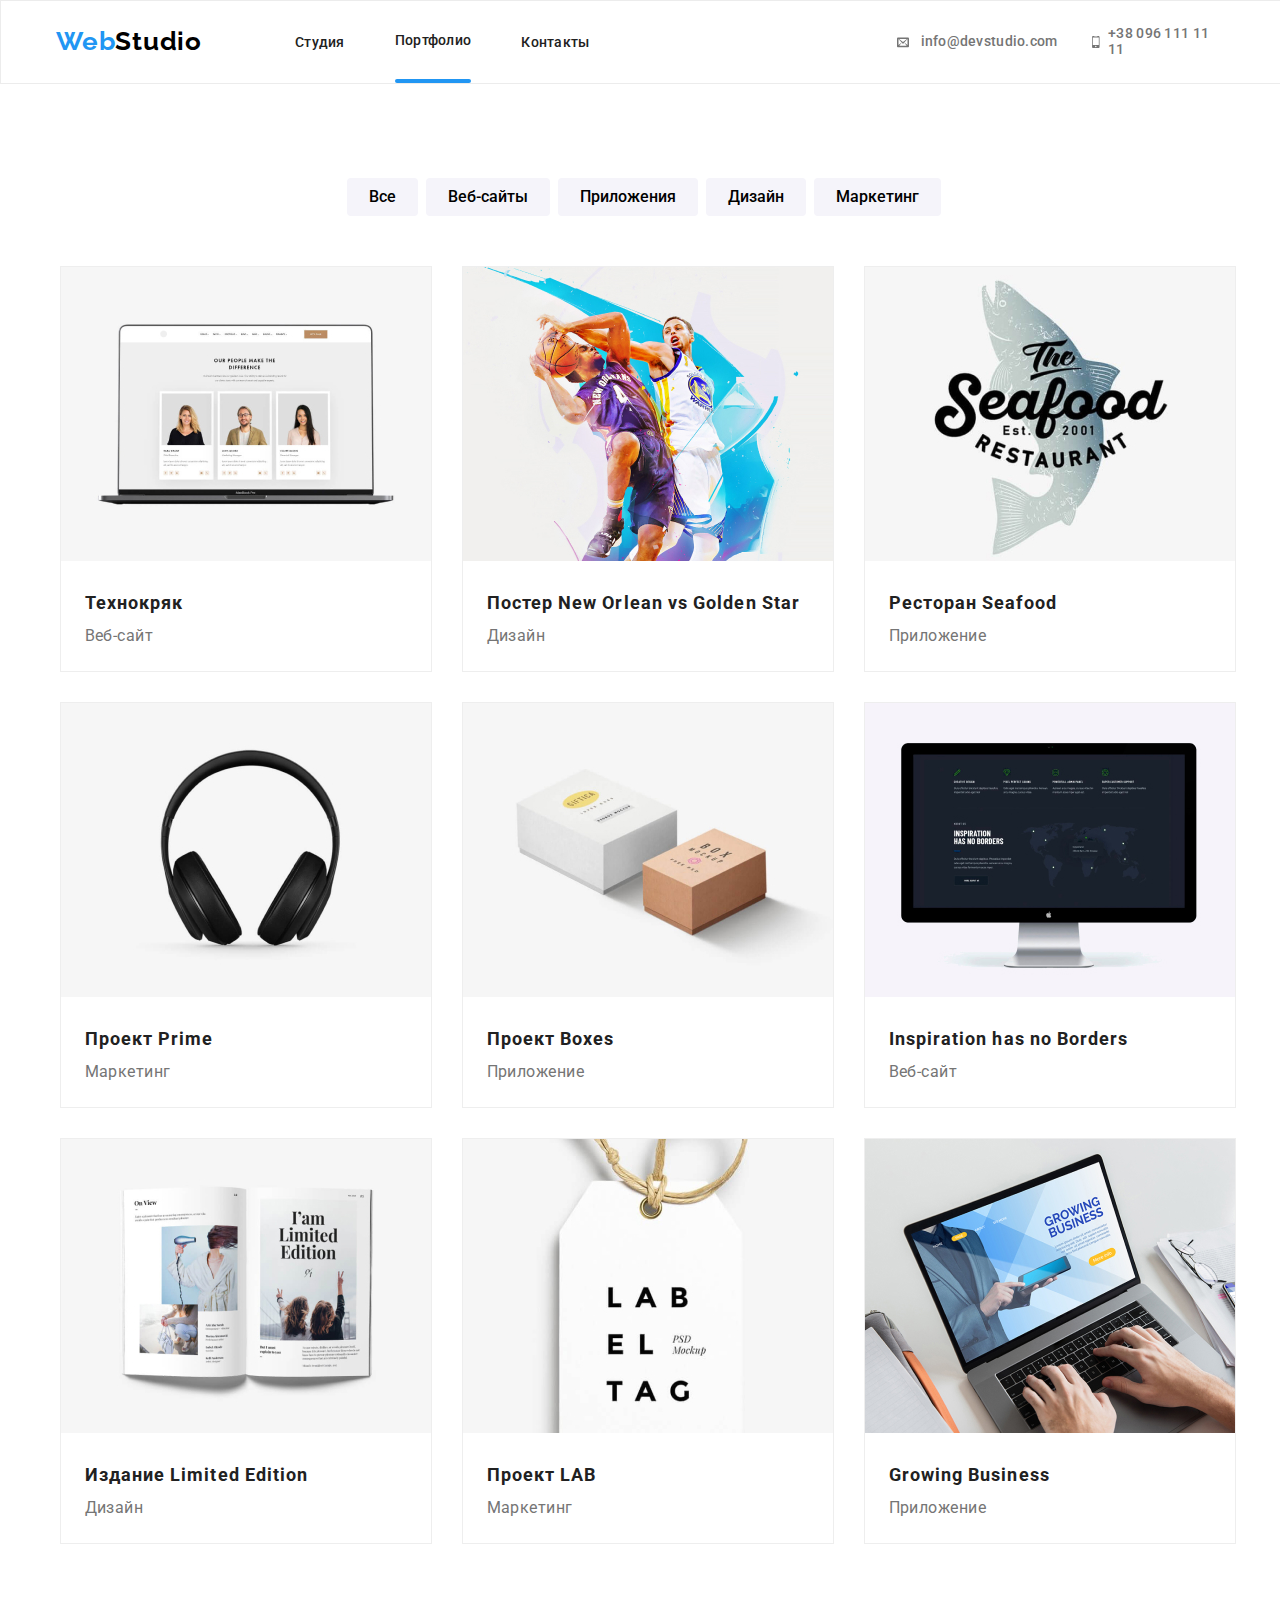
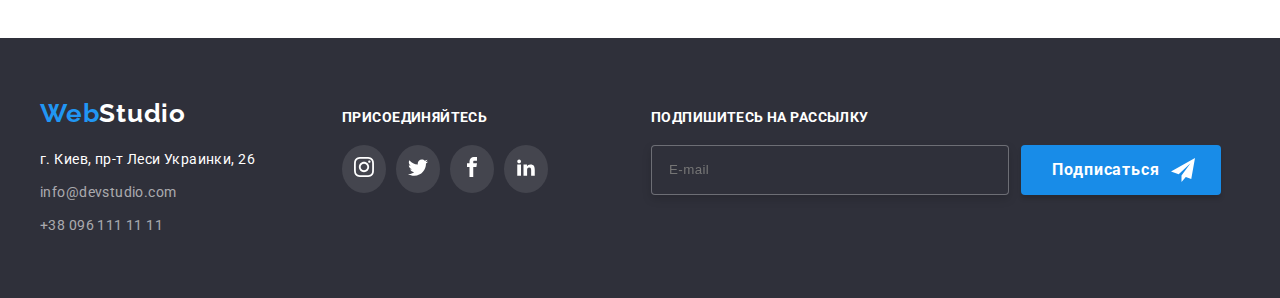
==== Portfolio/portfolio.html @ 8ebe35a3 "21.01.22" ====
<!DOCTYPE html>
<html lang="en">
  <head>
    <meta charset="UTF-8" />
    <meta http-equiv="X-UA-Compatible" content="IE=edge" />
    <meta name="viewport" content="width=device-width, initial-scale=1.0" />
    <title>Портфолио</title>
    <link rel="preconnect" href="https://fonts.googleapis.com" />
    <link rel="preconnect" href="https://fonts.gstatic.com" crossorigin />
    <link
      href="https://fonts.googleapis.com/css2?family=Raleway:wght@700&family=Roboto:wght@400;500;700;900&display=swap"
      rel="stylesheet"
    />
    <link
      rel="stylesheet"
      href="https://cdnjs.cloudflare.com/ajax/libs/modern-normalize/1.1.0/modern-normalize.min.css"
      integrity="sha512-wpPYUAdjBVSE4KJnH1VR1HeZfpl1ub8YT/NKx4PuQ5NmX2tKuGu6U/JRp5y+Y8XG2tV+wKQpNHVUX03MfMFn9Q=="
      crossorigin="anonymous"
      referrerpolicy="no-referrer"/>
    <link rel="stylesheet" href="../css/main.min.css"/>
  </head>
  <!--Top line-->
  <body>
    <section class="section-header-portfolio">
      <div class="container">
        <header class="header__top-line">
          <nav class="header__nav">
            <a class="top-line-link" href="https://github.com/"
              ><span class="span">Web</span>Studio</a>
              <button type="button" class="menu-button"
              data-menu-button>
                 <svg class="mobile-menu"
                  width="24px"
                  height="16px" 
                  aria-controls="menu-container"
                  aria-expanded="false"
                  aria-label="переключатель мобильного меню">
                <use class="icon-menu" href=./img/symbol-defs.svg#icon-menu_24px></use>
                <use class="icon-close" href=./img/symbol-defs.svg#icon-close_24px></use>
              </svg>
              </button>
             <div class="menu-container" id="menu-container" data-menu>
                 <ul class="top-link">
              <li class="top-link__item">
                <a class="top-link__nav" href="../index.html">Студия</a>
              </li>
              <li class="top-link__item">
                <a class="top-link__nav activ" href="Portfolio/"
                  >Портфолио</a>
                </li>
              <li class="top-link__item">
                <a class="top-link__nav" href="">Контакты</a>
              </li>
            </ul>
            <ul class="adress">
              <li class="adress-item">
                <a class="mail-link" href="mailto:info@devstudio.com">
                  <svg class="mail-icon">
                    <use href=./img/symbol-defs.svg#icon-envelop></use>
                  </svg> info@devstudio.com
                </a>
              </li>
              <li>
                <a class="tel-link" href="tel:+380961111111">
                 <svg class="tel-icon">
                   <use href=./img/symbol-defs.svg#icon-mobile></use>
                 </svg> +38 096 111 11 11</a
                >
              </li>
            </ul>
           </div>     
          </nav>
        </header>
      </div>
    </section>
    <!--Portfolio-->
    <main>
      <section class="portfolio-section">
        <div class="portfolio-container">
          <div class="filters-portfolio">
            <ul class="filters">
              <li>
                <button class="button-portfolio" type="button">Все</button>
              </li>
              <li>
                <button class="button-portfolio" type="button">Веб-сайты</button>
              </li>
              <li>
                <button class="button-portfolio" type="button">Приложения</button>
              </li>
              <li>
                <button class="button-portfolio" type="button">Дизайн</button>
              </li>
              <li>
                <button class="button-portfolio" type="button">Маркетинг</button>
              </li>
            </ul>
          </div>

          <ul class="portfolio-img">
            <li class="container1">
              <a href="#" class="work">
                <div class="portfolio-description">
                   <img src="img/img(1).jpg"  alt="ноутбук"/>
                    <p class="description-text">
                      Технокряк это современная площадка распространения коронавируса. Компании
                       используют эту платформу для цифрового шпионажа и атак на защищённые сервера
                        конкурентов.
                    </p>
                </div>
                <div class="portfolio-title">
                    <h3 class="portfolio-title-container">Технокряк</h3>
                    <p class="porfolio-name">Веб-сайт</p>
               </div>
              </a>
            </li>
            <li class="container2">
              <a href="#" class="work">
                 <div class="portfolio-description">
                   <img src="img/img.jpg" alt="игра-в-баскетбол" />
                    <p class="description-text">
                      Технокряк это современная площадка распространения коронавируса. Компании
                       используют эту платформу для цифрового шпионажа и атак на защищённые сервера
                        конкурентов.
                    </p>
                 </div>
                <div class="portfolio-title">
                   <h3 class="portfolio-title-container">
                    Постер New Orlean vs Golden Star
                   </h3>
                 <p class="porfolio-name">Дизайн</p>
                </div>
             </a> 
            </li>
            <li class="container3">
             <a href="#" class="work">
                  <div class="portfolio-description">
                   <img src="img/img(2).jpg" alt="логотип-ресторана" />
                    <p class="description-text">
                      Технокряк это современная площадка распространения коронавируса. Компании
                       используют эту платформу для цифрового шпионажа и атак на защищённые сервера
                        конкурентов.
                    </p>
                  </div>
                <div class="portfolio-title">
                  <h3 class="portfolio-title-container">Ресторан Seafood</h3>
                  <p class="porfolio-name">Приложение</p>
                </div>
              </a>
             </li>
          
            <li class="container4">
              <a href="#" class="work">
                <div class="portfolio-description">
                  <img src="img/img(3).jpg" alt="наушники" />
                  <p class="description-text">
                      Технокряк это современная площадка распространения коронавируса. Компании
                       используют эту платформу для цифрового шпионажа и атак на защищённые сервера
                        конкурентов.
                    </p>
               </div>
                <div class="portfolio-title">
                  <h3 class="portfolio-title-container">Проект Prime</h3>
                  <p class="porfolio-name">Маркетинг</p>
                </div>
              </a>
            </li>
            
            <li class="container5">
              <a href="#" class="work">
                 <div class="portfolio-description">
                   <img src="img/img(4).jpg" alt="коробки" />
                    <p class="description-text">
                      Технокряк это современная площадка распространения коронавируса. Компании
                       используют эту платформу для цифрового шпионажа и атак на защищённые сервера
                        конкурентов.
                    </p>
                </div>
                <div class="portfolio-title">
                  <h3 class="portfolio-title-container">Проект Boxes</h3>
                  <p class="porfolio-name">Приложение</p>
                </div>
              </a>
            </li>
            
            <li class="container6">
              <a href="#" class="work">
                <div class="portfolio-description">
                   <img src="img/img(5).jpg" alt="монитор" />
                   <p class="description-text">
                      Технокряк это современная площадка распространения коронавируса. Компании
                       используют эту платформу для цифрового шпионажа и атак на защищённые сервера
                        конкурентов.
                    </p>
                 </div>
                <div class="portfolio-title">
                   <h3 class="portfolio-title-container">Inspiration has no Borders</h3>
                   <p class="porfolio-name">Веб-сайт</p>
              </div>
              </a>
            </li>
            <li class="container7">
              <a href="#" class="work">
                <div class="portfolio-description">
                   <img src="img/img(6).jpg" alt="книжка" />
                    <p class="description-text">
                      Технокряк это современная площадка распространения коронавируса. Компании
                       используют эту платформу для цифрового шпионажа и атак на защищённые сервера
                        конкурентов.
                    </p>
                 </div>
               <div class="portfolio-title">
                   <h3 class="portfolio-title-container">Издание Limited Edition</h3>
                   <p class="porfolio-name">Дизайн</p>
               </div>
              </a>
            </li>
           
            <li class="container8">
              <a href="#" class="work">
                <div class="portfolio-description">
                   <img src="img/img(7).jpg" alt="бирка" />
                   <p class="description-text">
                      Технокряк это современная площадка распространения коронавируса. Компании
                       используют эту платформу для цифрового шпионажа и атак на защищённые сервера
                        конкурентов.
                    </p>
                 </div>
                <div class="portfolio-title">
                  <h3 class="portfolio-title-container">Проект LAB</h3>
                  <p class="porfolio-name">Маркетинг</p>
                </div>
              </a>
            </li>
            
            <li class="container9">
               <a href="#" class="work">
                  <div class="portfolio-description">
                     <img src="img/img(8).jpg" alt="ноутбук" />
                     <p class="description-text">
                       Технокряк это современная площадка распространения коронавируса. Компании
                       используют эту платформу для цифрового шпионажа и атак на защищённые сервера
                        конкурентов.
                     </p>
                  </div>
                 <div class="portfolio-title">
                   <h3 class="portfolio-title-container">Growing Business</h3>
                    <p class="porfolio-name">Приложение</p>
                 </div>
               </a>
             </li>
           
          </ul>
        </div>
      </section>
    </main>
    <!--Footer-->
      <footer class="footer-title">
        <section class="footer">
          <div class="footer-container">
           <div class="footer-contacts">
             <a class="footer-link" href="https://github.com/"><span class="span">Web</span>Studio</a>
              <ul class="footer-adress">
                  <li class="footer-item">г. Киев, пр-т Леси Украинки, 26

                 </li>
                    <li class="footer-item">
                      <a class="footer-mail-link" href="mailto:info@devstudio.com"
                      >info@devstudio.com</a>
                     </li>
                   <li class="footer-item">
                      <a class="footer-tel-link" href="tel:+380961111111"
                      >+38 096 111 11 11</a>
                  </li>
                 </ul>
            </div>

            <div class="footer-social">
                <p class="social-title">присоединяйтесь</p>
      
              <ul class="foter-social-links">
                 <li class="social-list">
                 <a class="social-list__icon" href="#">
                   <svg class="icon" width="20px" height="20px">
                  <use href='./img/symbol-defs.svg#icon-instagram'></use>
                </svg>
                 </a>  
                 </li>
                 <li class="social-list">
                 <a class="social-list__icon" href="#">
                   <svg class="icon" width="20px" height="20px">
                  <use href='./img/symbol-defs.svg#icon-twitter'></use>
                </svg>
                 </a> 
                </li>
                 <li class="social-list">
                 <a class="social-list__icon" href="#">
                   <svg class="icon" width="20px" height="20px">
                  <use href='./img/symbol-defs.svg#icon-facebook'></use>
                </svg>
                 </a>
                </li>
                 <li class="social-list">
                 <a class="social-list__icon" href="#">
                   <svg class="icon" width="20px" height="20px">
                  <use href='./img/symbol-defs.svg#icon-linkedin2'></use>
                </svg>
                 </a>
                </li>
             </ul>
           </div>
           <div class="footer-email">
             
             <form class="footer-form">
               <b class="footer-form__title">Подпишитесь на рассылку</b>
               <label class="footer-form__label">
                 <input type="email" name="email" placeholder="E-mail" class="footer-input">
                 <button class="footer-submit" type="submit"> <span class="footer-span">Подписаться</span> </button>
               </label>
             </form>
           </div>
           </div>
         </section>
    </footer>
  </body>
</html>
---- css/main.min.css ----
:root{--primary-text-color: #757575;--title-text-color: #212121;--accent-color: #ffffff}*{margin:0;padding:0;border:none}body{font-family:Roboto, sans-serif}ul{padding:0;margin:0;list-style:none}a{text-decoration:none}@media screen and (min-width: 319px){.container{margin:0 auto;padding-left:15px;padding-right:15px;-webkit-box-sizing:border-box;box-sizing:border-box}}@media screen and (min-width: 767px){.container{margin:0 auto;padding-left:15px;padding-right:15px;-webkit-box-sizing:border-box;box-sizing:border-box}}@media screen and (min-width: 1280px){.container{width:1200px;margin:0 auto;padding-left:15px;padding-right:15px;-webkit-box-sizing:border-box;box-sizing:border-box}}.button{margin-top:30px;padding:10px 32px;font-family:Roboto;font-style:normal;font-weight:bold;font-size:16px;line-height:1.87;background:#188ce8;-webkit-box-shadow:0px 4px 4px rgba(0,0,0,0.15);box-shadow:0px 4px 4px rgba(0,0,0,0.15);-webkit-border-radius:4px;border-radius:4px;letter-spacing:0.06em;color:#ffffff}@media screen and (min-width: 319px){.backdrop{padding:93px 15px;position:fixed;top:0;left:0;width:100%;height:100%;background:rgba(0,0,0,0.2);opacity:1;z-index:1;-webkit-transition:opacity 250ms cubic-bezier(0.4, 0, 0.2, 1);-o-transition:opacity 250ms cubic-bezier(0.4, 0, 0.2, 1);transition:opacity 250ms cubic-bezier(0.4, 0, 0.2, 1);overflow-y:scroll}}@media screen and (min-width: 1280px){.backdrop{position:fixed;top:0;left:0;width:100%;height:100%;background:rgba(0,0,0,0.2);opacity:1;z-index:1;-webkit-transition:opacity 250ms cubic-bezier(0.4, 0, 0.2, 1);-o-transition:opacity 250ms cubic-bezier(0.4, 0, 0.2, 1);transition:opacity 250ms cubic-bezier(0.4, 0, 0.2, 1)}}.backdrop.is-hidden{opacity:0;pointer-events:none}.backdrop.is-hidden .modal{-webkit-transform:translate(-50%, -50%) scale(0.1);-ms-transform:translate(-50%, -50%) scale(0.1);transform:translate(-50%, -50%) scale(0.1)}@media screen and (min-width: 319px){.modal{position:absolute;margin:0 auto;padding-left:40px;padding-right:40px;top:50%;left:50%;width:450px;height:609px;background:#ffffff;-webkit-box-shadow:0px 1px 3px rgba(0,0,0,0.12),0px 1px 1px rgba(0,0,0,0.14),0px 2px 1px rgba(0,0,0,0.2);box-shadow:0px 1px 3px rgba(0,0,0,0.12),0px 1px 1px rgba(0,0,0,0.14),0px 2px 1px rgba(0,0,0,0.2);-webkit-border-radius:4px;border-radius:4px;-webkit-transform:translate(-50%, -50%) scale(1);-ms-transform:translate(-50%, -50%) scale(1);transform:translate(-50%, -50%) scale(1);-webkit-transition:-webkit-transform 250ms cubic-bezier(0.4, 0, 0.2, 1);transition:-webkit-transform 250ms cubic-bezier(0.4, 0, 0.2, 1);-o-transition:transform 250ms cubic-bezier(0.4, 0, 0.2, 1);transition:transform 250ms cubic-bezier(0.4, 0, 0.2, 1);transition:transform 250ms cubic-bezier(0.4, 0, 0.2, 1), -webkit-transform 250ms cubic-bezier(0.4, 0, 0.2, 1)}}@media screen and (min-width: 1280px){.modal{position:absolute;top:50%;left:50%;width:528px;min-height:581px;padding:40px;background:#ffffff;-webkit-box-shadow:0px 1px 3px rgba(0,0,0,0.12),0px 1px 1px rgba(0,0,0,0.14),0px 2px 1px rgba(0,0,0,0.2);box-shadow:0px 1px 3px rgba(0,0,0,0.12),0px 1px 1px rgba(0,0,0,0.14),0px 2px 1px rgba(0,0,0,0.2);-webkit-border-radius:4px;border-radius:4px;-webkit-transform:translate(-50%, -50%) scale(1);-ms-transform:translate(-50%, -50%) scale(1);transform:translate(-50%, -50%) scale(1);-webkit-transition:-webkit-transform 250ms cubic-bezier(0.4, 0, 0.2, 1);transition:-webkit-transform 250ms cubic-bezier(0.4, 0, 0.2, 1);-o-transition:transform 250ms cubic-bezier(0.4, 0, 0.2, 1);transition:transform 250ms cubic-bezier(0.4, 0, 0.2, 1);transition:transform 250ms cubic-bezier(0.4, 0, 0.2, 1), -webkit-transform 250ms cubic-bezier(0.4, 0, 0.2, 1)}}.close-modal{position:absolute;top:8px;right:8px;width:30px;height:30px;border:1px solid rgba(0,0,0,0.1);-webkit-border-radius:50%;border-radius:50%;background-color:#fff;cursor:pointer}.close-button{margin-top:5px}.close-button:hover,:focus{outline:none;border-color:rgba(0,0,0,0.1);fill:#2196f3;-webkit-transition:fill 250ms cubic-bezier(0.4, 0, 0.2, 1);-o-transition:fill 250ms cubic-bezier(0.4, 0, 0.2, 1);transition:fill 250ms cubic-bezier(0.4, 0, 0.2, 1)}@media screen and (min-width: 319px){.title-modal{margin-top:40px;display:block;width:370px;height:40px;font-family:Roboto;font-style:normal;font-weight:bold;font-size:20px;line-height:23px;text-align:center;letter-spacing:0.03em;color:#212121}}@media screen and (min-width: 1280px){.title-modal{margin-top:0;display:block;margin-bottom:20px;width:448px;height:23px;font-family:Roboto;font-style:normal;font-weight:bold;font-size:20px;line-height:23px;text-align:center;letter-spacing:0.03em;color:#212121}}@media screen and (min-width: 319px){.form-container{margin:0 auto}}@media screen and (min-width: 1280px){.form-container{margin-top:12px}}@media screen and (min-width: 319px){.form-field{margin-top:20px;display:block;margin-bottom:10px;position:relative}}@media screen and (min-width: 1280px){.form-field{margin-top:20px;display:block;margin-bottom:10px;position:relative}}.form-field input,.form-messeg{width:100%;height:40px;border:1px solid rgba(33,33,33,0.2);-webkit-border-radius:4px;border-radius:4px;font-size:16px;margin-top:15px;padding:0 10px 0 40px;-webkit-transition:250ms linear border;-o-transition:250ms linear border;transition:250ms linear border}.form-field input:focus,.form-messeg:focus{outline:none;border:1px solid #2196f3}.form-field input:focus+svg,.form-messeg:focus+svg{fill:#2196f3}.form-messeg{resize:none;height:120px;padding:12px 16px}.label-modal{display:block;position:absolute;font-family:Roboto;font-style:normal;font-weight:normal;font-size:12px;line-height:14px;letter-spacing:0.01em;color:#757575;margin-top:-4px}.modal-icon{position:absolute;top:50%;left:10px;-webkit-transition:250ms linear fill;-o-transition:250ms linear fill;transition:250ms linear fill}.form-messeg:placeholder{color:rgba(117,117,117,0.5)}@media screen and (min-width: 319px){.policy-box{font-family:Roboto;font-style:normal;font-weight:normal;font-size:11px;line-height:1.16px;letter-spacing:0.03em;color:#757575;margin-bottom:30px;display:-webkit-box;display:-webkit-flex;display:-ms-flexbox;display:flex;-webkit-box-align:center;-webkit-align-items:center;-ms-flex-align:center;align-items:center}}@media screen and (min-width: 1280px){.policy-box{font-family:Roboto;font-style:normal;font-weight:normal;font-size:13px;line-height:1.71px;letter-spacing:0.03em;color:#757575;margin-bottom:30px;margin-left:10px;display:-webkit-box;display:-webkit-flex;display:-ms-flexbox;display:flex;-webkit-box-align:center;-webkit-align-items:center;-ms-flex-align:center;align-items:center}}.policy-box a{color:#2196f3;text-decoration:underline;padding-left:5px}.policy-chackbox{position:absolute;width:1px;height:1px;margin:1px;border:0px;padding:0px;clip:rect(0 0 0 0);overflow:hidden}.policy-chackbox:checked+.policy-box::before{background-color:#2196f3;background-image:url(../img/icon-check.svg);background-repeat:no-repeat;background-position:center;border-color:transparent}.policy-chackbox:focus+.policy-box::before{border:none;outline:1px solid #2196f3}.policy-box::before{content:"";width:16px;height:16px;border:1px solid #212121;-webkit-border-radius:2px;border-radius:2px;margin-right:7px}@media screen and (min-width: 319px){.form-submit{width:200px;height:50px;font-family:Roboto;font-style:normal;font-weight:bold;font-size:16px;line-height:1.87;background:#188ce8;-webkit-box-shadow:0px 4px 4px rgba(0,0,0,0.15);box-shadow:0px 4px 4px rgba(0,0,0,0.15);-webkit-border-radius:4px;border-radius:4px;letter-spacing:0.06em;color:#ffffff}}@media screen and (min-width: 1280px){.form-submit{width:200px;height:50px;font-family:Roboto;font-style:normal;font-weight:bold;font-size:16px;line-height:1.87;background:#188ce8;-webkit-box-shadow:0px 4px 4px rgba(0,0,0,0.15);box-shadow:0px 4px 4px rgba(0,0,0,0.15);-webkit-border-radius:4px;border-radius:4px;letter-spacing:0.06em;color:#ffffff}}@media screen and (min-width: 319px){.footer-submit{margin-top:20px;width:200px;height:50px;font-family:Roboto;font-style:normal;font-weight:bold;font-size:16px;line-height:1.87;background:#188ce8;-webkit-box-shadow:0px 4px 4px rgba(0,0,0,0.15);box-shadow:0px 4px 4px rgba(0,0,0,0.15);-webkit-border-radius:4px;border-radius:4px;letter-spacing:0.06em;color:#ffffff;background-image:url(../img/icon-send.svg);background-repeat:no-repeat;background-position-y:center;background-position-x:150px}}@media screen and (min-width: 1280px){.footer-submit{width:200px;height:50px;margin-top:20px;margin-left:12px;font-family:Roboto;font-style:normal;font-weight:bold;font-size:16px;line-height:1.87;background:#188ce8;-webkit-box-shadow:0px 4px 4px rgba(0,0,0,0.15);box-shadow:0px 4px 4px rgba(0,0,0,0.15);-webkit-border-radius:4px;border-radius:4px;letter-spacing:0.06em;color:#ffffff;background-image:url(../img/icon-send.svg);background-repeat:no-repeat;background-position-y:center;background-position-x:150px}}@media screen and (min-width: 319px){.header{padding:16px 0;position:relative}}@media screen and (min-width: 767px){.header{padding:20px 0}}@media screen and (min-width: 1280px){.header{width:100%;background:#ffffff;padding:25px 0}}@media screen and (min-width: 319px){.hiro{width:100%;background:rgba(47,48,58,0.4);padding:118px 0;min-height:480px;background-position:center;background-repeat:no-repeat;background-image:-webkit-gradient(linear, left top, right top, from(rgba(0,0,0,0.5)), to(rgba(0,0,0,0.5))),url(../img/img7.jpg);background-image:-webkit-linear-gradient(left, rgba(0,0,0,0.5), rgba(0,0,0,0.5)),url(../img/img7.jpg);background-image:-o-linear-gradient(left, rgba(0,0,0,0.5), rgba(0,0,0,0.5)),url(../img/img7.jpg);background-image:linear-gradient(to right, rgba(0,0,0,0.5), rgba(0,0,0,0.5)),url(../img/img7.jpg)}}@media screen and (min-width: 1280px){.hiro{width:100%;background:rgba(47,48,58,0.4);padding:200px 0 200px 0;height:600px;background-position:center;background-repeat:no-repeat;background-image:-webkit-gradient(linear, left top, right top, from(rgba(0,0,0,0.5)), to(rgba(0,0,0,0.5))),url(../img/img7.jpg);background-image:-webkit-linear-gradient(left, rgba(0,0,0,0.5), rgba(0,0,0,0.5)),url(../img/img7.jpg);background-image:-o-linear-gradient(left, rgba(0,0,0,0.5), rgba(0,0,0,0.5)),url(../img/img7.jpg);background-image:linear-gradient(to right, rgba(0,0,0,0.5), rgba(0,0,0,0.5)),url(../img/img7.jpg)}}@media screen and (min-width: 319px){.peculiarities{padding-top:60px}}@media screen and (min-width: 1280px){.peculiarities{padding-top:94px}}@media screen and (min-width: 319px){.what-are-we-doing{display:none}}@media screen and (min-width: 1280px){.what-are-we-doing{display:block;padding:94px 0}}@media screen and (min-width: 319px){.our-team{text-align:center;padding-top:94px;padding-bottom:94px;background:#f5f4fa}}@media screen and (min-width: 767px){.our-team{padding:60px 0}}@media screen and (min-width: 1280px){.our-team{text-align:center;padding-top:94px;padding-bottom:94px;background:#f5f4fa}}@media screen and (min-width: 1280px){.regular-customers{width:100%;margin:0 auto;text-align:center;padding-top:94px;padding-bottom:94px}}@media screen and (min-width: 319px){.footer-title{width:100%;padding:60px 0;background-color:#2f303a}}@media screen and (min-width: 1280px){.footer-title{width:100%;padding:60px 0;background-color:#2f303a}}@media screen and (min-width: 319px){.footer{margin:0 auto;padding:0 15px}}@media screen and (min-width: 1280px){.footer{width:1200px;margin:0 auto;padding:0 15px}}@media screen and (min-width: 319px){.header__nav{display:-webkit-box;display:-webkit-flex;display:-ms-flexbox;display:flex}}@media screen and (min-width: 1280px){.header__nav{padding:0;-webkit-box-align:center;-webkit-align-items:center;-ms-flex-align:center;align-items:center;display:-webkit-box;display:-webkit-flex;display:-ms-flexbox;display:flex}}@media screen and (min-width: 319px){.top-line-link{font-family:Raleway;font-style:normal;font-weight:bold;font-size:24px;line-height:1.16;letter-spacing:0.03em;color:#000;text-decoration:none;-webkit-transition:background-color,fill,color 250ms cubic-bezier(0.4, 0, 0.2, 1);-o-transition:background-color,fill,color 250ms cubic-bezier(0.4, 0, 0.2, 1);transition:background-color,fill,color 250ms cubic-bezier(0.4, 0, 0.2, 1)}.top-line-link:hover,.top-line-link:focus{color:#2196f3}}@media screen and (min-width: 767px){.top-line-link{display:-webkit-box;display:-webkit-flex;display:-ms-flexbox;display:flex;-webkit-box-align:center;-webkit-align-items:center;-ms-flex-align:center;align-items:center;font-family:Raleway;font-style:normal;font-weight:bold;font-size:24px;line-height:1.16;letter-spacing:0.03em;color:#000;text-decoration:none;-webkit-transition:background-color,fill,color 250ms cubic-bezier(0.4, 0, 0.2, 1);-o-transition:background-color,fill,color 250ms cubic-bezier(0.4, 0, 0.2, 1);transition:background-color,fill,color 250ms cubic-bezier(0.4, 0, 0.2, 1)}.top-line-link:hover,.top-line-link:focus{color:#2196f3}}@media screen and (min-width: 1280px){.top-line-link{font-family:Raleway;font-style:normal;font-weight:bold;font-size:26px;line-height:1.19;letter-spacing:0.03em;color:#000;text-decoration:none;-webkit-transition:background-color,fill,color 250ms cubic-bezier(0.4, 0, 0.2, 1);-o-transition:background-color,fill,color 250ms cubic-bezier(0.4, 0, 0.2, 1);transition:background-color,fill,color 250ms cubic-bezier(0.4, 0, 0.2, 1)}.top-line-link:hover,.top-line-link:focus{color:#2196f3}}@media screen and (min-width: 319px){.menu-button{position:absolute;top:22px;right:22px;-webkit-box-align:center;-webkit-align-items:center;-ms-flex-align:center;align-items:center;display:-webkit-inline-box;display:-webkit-inline-flex;display:-ms-inline-flexbox;display:inline-flex;background-color:transparent;z-index:2}}@media screen and (min-width: 767px){.menu-button{display:none}}@media screen and (min-width: 1280px){.menu-button{display:none}}@media screen and (min-width: 319px){.menu-button .icon-close{display:none}}@media screen and (min-width: 319px){.menu-button.is-open .icon-close{display:block;z-index:2}}@media screen and (min-width: 319px){.menu-button.is-open .icon-menu{display:none}}@media screen and (min-width: 767px){.mobile-menu{display:none}}@media screen and (min-width: 1280px){.mobile-menu{display:none}}@media screen and (min-width: 319px){.menu-container .menu-container.is-open{position:absolute;display:block;width:480px;height:796px;left:0;background:#fff}}@media screen and (min-width: 767px){.menu-container{display:-webkit-box;display:-webkit-flex;display:-ms-flexbox;display:flex}}@media screen and (min-width: 1280px){.menu-container{display:block;display:-webkit-box;display:-webkit-flex;display:-ms-flexbox;display:flex;-webkit-box-align:center;-webkit-align-items:center;-ms-flex-align:center;align-items:center}}@media screen and (min-width: 767px){.top-link{display:-webkit-box;display:-webkit-flex;display:-ms-flexbox;display:flex;-webkit-box-align:center;-webkit-align-items:center;-ms-flex-align:center;align-items:center}}@media screen and (min-width: 1280px){.top-link{display:block;display:-webkit-box;display:-webkit-flex;display:-ms-flexbox;display:flex;-webkit-box-align:center;-webkit-align-items:center;-ms-flex-align:center;align-items:center;-webkit-box-pack:center;-webkit-justify-content:center;-ms-flex-pack:center;justify-content:center}}.link1:hover,.link1:focus{color:#2196f3}@media screen and (min-width: 319px){.top-link__item:nth-child(1){margin-top:48px;margin-left:40px}}@media screen and (min-width: 767px){.top-link__item:nth-child(1){margin:0 50px 0 88px}}@media screen and (min-width: 1280px){.top-link__item:nth-child(1){margin:0 50px 0 93px}}@media screen and (min-width: 319px){.top-link__item:nth-child(2){margin:32px 0;margin-left:40px}}@media screen and (min-width: 767px){.top-link__item:nth-child(2){margin:0;margin-right:50px}}@media screen and (min-width: 1280px){.top-link__item:nth-child(2){margin:0;margin-right:50px}}@media screen and (min-width: 319px){.top-link__item:nth-child(3){margin-left:40px}}@media screen and (min-width: 767px){.top-link__item:nth-child(3){margin-left:0}}@media screen and (min-width: 767px){.adress-item:nth-child(1){margin-left:84px}}@media screen and (min-width: 1280px){.adress-item:nth-child(1){margin:0 30px 0 305px}}@media screen and (min-width: 767px){.tel{margin-top:10px;margin-left:84px}}@media screen and (min-width: 1280px){.tel{margin-top:0;margin-left:0}}@media screen and (min-width: 319px){.top-link__nav{font-family:Roboto;font-style:normal;font-weight:500;font-size:40px;line-height:1.17;text-align:center;letter-spacing:0.02em;color:#212121}.top-link__nav:hover,.top-link__nav:focus{color:#2196f3}}@media screen and (min-width: 767px){.top-link__nav{font-family:Roboto;font-style:normal;font-weight:500;font-size:14px;line-height:1.14;letter-spacing:0.02em;text-decoration:none;color:#212121;-webkit-transition:background-color,fill,color 250ms cubic-bezier(0.4, 0, 0.2, 1);-o-transition:background-color,fill,color 250ms cubic-bezier(0.4, 0, 0.2, 1);transition:background-color,fill,color 250ms cubic-bezier(0.4, 0, 0.2, 1)}.top-link__nav:hover,.top-link__nav:focus{color:#2196f3}}@media screen and (min-width: 1280px){.top-link__nav{font-family:Roboto;font-style:normal;font-weight:500;font-size:14px;line-height:1.14;letter-spacing:0.02em;text-decoration:none;color:#212121;-webkit-transition:background-color,fill,color 250ms cubic-bezier(0.4, 0, 0.2, 1);-o-transition:background-color,fill,color 250ms cubic-bezier(0.4, 0, 0.2, 1);transition:background-color,fill,color 250ms cubic-bezier(0.4, 0, 0.2, 1)}.top-link__nav:hover,.top-link__nav:focus{color:#2196f3}}@media screen and (min-width: 767px){.activ::after{content:"";display:block;position:relative;top:30px;bottom:auto;width:100%;height:4px;background-color:#2196f3;-webkit-border-radius:2px;border-radius:2px}}@media screen and (min-width: 1280px){.activ::after{content:"";display:block;position:relative;top:30px;bottom:auto;width:100%;height:4px;background-color:#2196f3;-webkit-border-radius:2px;border-radius:2px}}@media screen and (min-width: 1280px){.adress{display:block;display:-webkit-box;display:-webkit-flex;display:-ms-flexbox;display:flex;-webkit-box-align:center;-webkit-align-items:center;-ms-flex-align:center;align-items:center;-webkit-box-pack:center;-webkit-justify-content:center;-ms-flex-pack:center;justify-content:center}}@media screen and (min-width: 319px){.mail-icon{display:none}}@media screen and (min-width: 767px){.mail-icon{display:block;width:16px;height:12px;margin-right:10px;fill:var(--primary-text-color);-webkit-transition:background-color,fill,color 250ms cubic-bezier(0.4, 0, 0.2, 1);-o-transition:background-color,fill,color 250ms cubic-bezier(0.4, 0, 0.2, 1);transition:background-color,fill,color 250ms cubic-bezier(0.4, 0, 0.2, 1)}}@media screen and (min-width: 1280px){.mail-icon{display:block;width:16px;height:12px;margin-right:10px;fill:var(--primary-text-color);-webkit-transition:background-color,fill,color 250ms cubic-bezier(0.4, 0, 0.2, 1);-o-transition:background-color,fill,color 250ms cubic-bezier(0.4, 0, 0.2, 1);transition:background-color,fill,color 250ms cubic-bezier(0.4, 0, 0.2, 1)}}@media screen and (min-width: 767px){.mail-link{display:-webkit-box;display:-webkit-flex;display:-ms-flexbox;display:flex;-webkit-box-align:center;-webkit-align-items:center;-ms-flex-align:center;align-items:center;font-family:Roboto;font-style:normal;font-weight:500;font-size:12px;line-height:1.16;letter-spacing:0.02em;color:#757575;text-decoration:none;-webkit-transition:background-color,fill,color 250ms cubic-bezier(0.4, 0, 0.2, 1);-o-transition:background-color,fill,color 250ms cubic-bezier(0.4, 0, 0.2, 1);transition:background-color,fill,color 250ms cubic-bezier(0.4, 0, 0.2, 1)}.mail-link:hover,.mail-link:focus{color:#2196f3}.mail-link:hover .mail-icon,.mail-link:focus .mail-icon{fill:#2196f3}}@media screen and (min-width: 1280px){.mail-link{display:-webkit-box;display:-webkit-flex;display:-ms-flexbox;display:flex;-webkit-box-align:center;-webkit-align-items:center;-ms-flex-align:center;align-items:center;font-family:Roboto;font-style:normal;font-weight:500;font-size:14px;line-height:1.14;letter-spacing:0.02em;color:#757575;text-decoration:none;-webkit-transition:background-color,fill,color 250ms cubic-bezier(0.4, 0, 0.2, 1);-o-transition:background-color,fill,color 250ms cubic-bezier(0.4, 0, 0.2, 1);transition:background-color,fill,color 250ms cubic-bezier(0.4, 0, 0.2, 1)}.mail-link:hover,.mail-link:focus{color:#2196f3}.mail-link:hover .mail-icon,.mail-link:focus .mail-icon{fill:#2196f3}}@media screen and (min-width: 319px){.tel{margin-top:302px;margin-left:40px}}@media screen and (min-width: 767px){.tel{margin-top:10px;margin-left:84px}}@media screen and (min-width: 1280px){.tel{margin-top:0;margin-left:0}}@media screen and (min-width: 319px){.tel-icon{display:none}}@media screen and (min-width: 767px){.tel-icon{display:block;width:16px;height:12px;margin-right:5px;fill:var(--primary-text-color)}}@media screen and (min-width: 1280px){.tel-icon{display:block;width:16px;height:12px;margin-right:5px;fill:var(--primary-text-color)}}@media screen and (min-width: 319px){.tel-link{font-family:Roboto;font-style:normal;font-weight:500;font-size:34px;line-height:40px;letter-spacing:0.02em;color:#2196f3}}@media screen and (min-width: 767px){.tel-link{display:-webkit-box;display:-webkit-flex;display:-ms-flexbox;display:flex;-webkit-box-align:center;-webkit-align-items:center;-ms-flex-align:center;align-items:center;font-family:Roboto;font-style:normal;font-weight:500;font-size:12px;line-height:1.16;letter-spacing:0.02em;text-decoration:none;color:#757575;-webkit-transition:background-color,fill,color 250ms cubic-bezier(0.4, 0, 0.2, 1);-o-transition:background-color,fill,color 250ms cubic-bezier(0.4, 0, 0.2, 1);transition:background-color,fill,color 250ms cubic-bezier(0.4, 0, 0.2, 1)}.tel-link:hover,.tel-link:focus{color:#2196f3}.tel-link:hover:hover .tel-icon,.tel-link:hover:focus .tel-icon,.tel-link:focus:hover .tel-icon,.tel-link:focus:focus .tel-icon{fill:#2196f3}}@media screen and (min-width: 1280px){.tel-link{font-family:Roboto;font-style:normal;font-weight:500;font-size:14px;line-height:1.14;letter-spacing:0.02em;text-decoration:none;color:#757575;-webkit-transition:background-color,fill,color 250ms cubic-bezier(0.4, 0, 0.2, 1);-o-transition:background-color,fill,color 250ms cubic-bezier(0.4, 0, 0.2, 1);transition:background-color,fill,color 250ms cubic-bezier(0.4, 0, 0.2, 1)}.tel-link:hover,.tel-link:focus{color:#2196f3}.tel-link:hover:hover .tel-icon,.tel-link:hover:focus .tel-icon,.tel-link:focus:hover .tel-icon,.tel-link:focus:focus .tel-icon{fill:#2196f3}}.span{color:#2196f3}@media screen and (min-width: 319px){.menu-container{display:none}.menu-container.is-open{position:absolute;display:block;width:420px;height:796px;left:0;background:#fff}}@media screen and (min-width: 767px){.menu-container{display:-webkit-box;display:-webkit-flex;display:-ms-flexbox;display:flex}}@media screen and (min-width: 319px){.title-container{margin:0 auto;text-align:center;padding:0 15px}}@media screen and (min-width: 767px){.title-container{text-align:center;margin:0 auto;padding:0 15px}}@media screen and (min-width: 1280px){.title-container{text-align:center;margin:0 auto;padding:0 15px}}@media screen and (min-width: 319px){.text{font-family:Roboto;font-style:normal;font-weight:900;font-size:26px;line-height:1.61;text-align:center;letter-spacing:0.06em;text-transform:uppercase;color:#ffffff}}@media screen and (min-width: 1280px){.text{font-family:Roboto;font-style:normal;font-weight:900;font-size:44px;line-height:1.36;text-align:center;letter-spacing:0.06em;text-transform:uppercase;color:#ffffff}}@media screen and (min-width: 767px){.group-peculiarities{display:-webkit-box;display:-webkit-flex;display:-ms-flexbox;display:flex;-webkit-flex-wrap:wrap;-ms-flex-wrap:wrap;flex-wrap:wrap;margin-bottom:60px}}@media screen and (min-width: 1280px){.group-peculiarities{display:-webkit-box;display:-webkit-flex;display:-ms-flexbox;display:flex;-webkit-flex-wrap:nowrap;-ms-flex-wrap:nowrap;flex-wrap:nowrap;margin-bottom:0}}@media screen and (min-width: 1280px){.feature:not(:last-child){width:270px;height:120px;margin-right:30px}}@media screen and (min-width: 767px){.feature:nth-child(odd){margin-right:30px}}@media screen and (min-width: 767px){.feature{width:354px}}@media screen and (min-width: 319px){.feature__antenna{width:70px;height:70px}}@media screen and (min-width: 767px){.feature__antenna{width:70px;height:70px}}@media screen and (min-width: 1280px){.feature__antenna{width:70px;height:70px}}@media screen and (min-width: 319px){.feature-svg{display:-webkit-box;display:-webkit-flex;display:-ms-flexbox;display:flex;-webkit-box-pack:center;-webkit-justify-content:center;-ms-flex-pack:center;justify-content:center;-webkit-box-align:center;-webkit-align-items:center;-ms-flex-align:center;align-items:center;height:120px;background:#f5f4fa;-webkit-border-radius:4px;border-radius:4px}}@media screen and (min-width: 767px){.feature-svg{display:-webkit-box;display:-webkit-flex;display:-ms-flexbox;display:flex;-webkit-box-pack:center;-webkit-justify-content:center;-ms-flex-pack:center;justify-content:center;-webkit-box-align:center;-webkit-align-items:center;-ms-flex-align:center;align-items:center;width:354px;background:#f5f4fa;-webkit-border-radius:4px;border-radius:4px}}@media screen and (min-width: 1280px){.feature-svg{display:-webkit-box;display:-webkit-flex;display:-ms-flexbox;display:flex;-webkit-box-pack:center;-webkit-justify-content:center;-ms-flex-pack:center;justify-content:center;-webkit-box-align:center;-webkit-align-items:center;-ms-flex-align:center;align-items:center;width:270px;height:120px;background:#f5f4fa;-webkit-border-radius:4px;border-radius:4px}}@media screen and (min-width: 319px){.feature__clock{width:70px;height:70px}}@media screen and (min-width: 1280px){.feature__clock{width:70px;height:70px}}@media screen and (min-width: 319px){.feature__diagram{width:70px;height:70px}}@media screen and (min-width: 1280px){.feature__diagram{width:70px;height:70px}}@media screen and (min-width: 319px){.feature__astronaut{width:70px;height:70px}}@media screen and (min-width: 1280px){.feature__astronaut{width:70px;height:70px}}@media screen and (min-width: 319px){.feature__title{text-align:center;padding-top:30px;padding-bottom:10px;font-family:Roboto;font-style:normal;font-weight:bold;font-size:14px;line-height:1.14;letter-spacing:0.03em;text-transform:uppercase;color:#212121}}@media screen and (min-width: 767px){.feature__title{text-align:left;padding-bottom:10px;font-family:Roboto;font-style:normal;font-weight:bold;font-size:14px;line-height:1.14;letter-spacing:0.03em;text-transform:uppercase;color:#212121}}@media screen and (min-width: 1280px){.feature__title{text-align:left;padding-bottom:10px;font-family:Roboto;font-style:normal;font-weight:bold;font-size:14px;line-height:1.14;letter-spacing:0.03em;text-transform:uppercase;color:#212121}}.feature__text{font-family:Roboto;font-style:normal;font-weight:normal;font-size:14px;line-height:1.71;letter-spacing:0.03em;color:#757575}.what-are-we-doing__img{display:-webkit-box;display:-webkit-flex;display:-ms-flexbox;display:flex}.what-are-we-doing__title{margin:0;margin-bottom:50px;text-align:center;font-family:Roboto;font-style:normal;font-weight:bold;font-size:36px;line-height:1.16;letter-spacing:0.03em;color:#212121}.img:not(:last-child){margin-right:30px}.descript{position:absolute;width:370px;height:70px;top:1433px;background:rgba(47,48,58,0.8)}.descript__title{margin:27px;color:#ffffff;font-family:Roboto;font-style:normal;font-weight:bold;font-size:14px;line-height:16px;text-align:center;letter-spacing:0.03em;text-transform:uppercase}@media screen and (min-width: 319px){.our-team__title{margin-bottom:50px;font-family:Roboto;font-style:normal;font-weight:bold;font-size:28px;line-height:1.17;letter-spacing:0.03em;color:#212121}}@media screen and (min-width: 1280px){.our-team__title{margin-bottom:50px;font-family:Roboto;font-style:normal;font-weight:bold;font-size:36px;line-height:1.16;letter-spacing:0.03em;color:#212121}}@media screen and (min-width: 767px){.team{display:-webkit-box;display:-webkit-flex;display:-ms-flexbox;display:flex;-webkit-flex-wrap:wrap;-ms-flex-wrap:wrap;flex-wrap:wrap}}@media screen and (min-width: 1280px){.team{-webkit-flex-wrap:nowrap;-ms-flex-wrap:nowrap;flex-wrap:nowrap;display:-webkit-box;display:-webkit-flex;display:-ms-flexbox;display:flex;margin:0}}.team__title{padding-top:30px}@media screen and (min-width: 319px){.team__img{margin-bottom:30px;background:#ffffff;-webkit-box-shadow:0px 1px 3px rgba(0,0,0,0.12),0px 1px 1px rgba(0,0,0,0.14),0px 2px 1px rgba(0,0,0,0.2);box-shadow:0px 1px 3px rgba(0,0,0,0.12),0px 1px 1px rgba(0,0,0,0.14),0px 2px 1px rgba(0,0,0,0.2);-webkit-border-radius:0px 0px 4px 4px;border-radius:0px 0px 4px 4px}}@media screen and (min-width: 767px){.team__img{width:354px;margin-bottom:30px;background:#ffffff;-webkit-box-shadow:0px 1px 3px rgba(0,0,0,0.12),0px 1px 1px rgba(0,0,0,0.14),0px 2px 1px rgba(0,0,0,0.2);box-shadow:0px 1px 3px rgba(0,0,0,0.12),0px 1px 1px rgba(0,0,0,0.14),0px 2px 1px rgba(0,0,0,0.2);-webkit-border-radius:0px 0px 4px 4px;border-radius:0px 0px 4px 4px}}@media screen and (min-width: 1280px){.team__img{margin-right:30px;background:#ffffff;-webkit-box-shadow:0px 1px 3px rgba(0,0,0,0.12),0px 1px 1px rgba(0,0,0,0.14),0px 2px 1px rgba(0,0,0,0.2);box-shadow:0px 1px 3px rgba(0,0,0,0.12),0px 1px 1px rgba(0,0,0,0.14),0px 2px 1px rgba(0,0,0,0.2);-webkit-border-radius:0px 0px 4px 4px;border-radius:0px 0px 4px 4px}}@media screen and (min-width: 767px){.team__img:nth-child(odd){margin-right:30px}}@media screen and (min-width: 319px){.team-img{width:100%}}@media screen and (min-width: 1280px){.team-img{width:270px;height:260px}}.team__name{padding-bottom:10px;font-family:Roboto;font-style:normal;font-weight:500;font-size:16px;line-height:1.18;text-align:center;letter-spacing:0.03em;color:#212121}.team__profession{font-family:Roboto;font-style:normal;font-weight:normal;font-size:16px;line-height:1.18;text-align:center;letter-spacing:0.03em;color:#757575}@media screen and (min-width: 319px){.social-links{display:-webkit-box;display:-webkit-flex;display:-ms-flexbox;display:flex;-webkit-box-pack:center;-webkit-justify-content:center;-ms-flex-pack:center;justify-content:center;-webkit-box-align:center;-webkit-align-items:center;-ms-flex-align:center;align-items:center;padding:16px 0 24px 0}}@media screen and (min-width: 1280px){.social-links{display:-webkit-box;display:-webkit-flex;display:-ms-flexbox;display:flex;-webkit-box-pack:center;-webkit-justify-content:center;-ms-flex-pack:center;justify-content:center;-webkit-box-align:center;-webkit-align-items:center;-ms-flex-align:center;align-items:center}}.social-list{margin-right:10px}@media screen and (min-width: 319px){.social-list__icon{display:-webkit-inline-box;display:-webkit-inline-flex;display:-ms-inline-flexbox;display:inline-flex;-webkit-box-pack:center;-webkit-justify-content:center;-ms-flex-pack:center;justify-content:center;-webkit-box-align:center;-webkit-align-items:center;-ms-flex-align:center;align-items:center;padding:12px;-webkit-border-radius:50%;border-radius:50%;background:rgba(255,255,255,0.1);-webkit-transition:background-color 250ms cubic-bezier(0.4, 0, 0.2, 1);-o-transition:background-color 250ms cubic-bezier(0.4, 0, 0.2, 1);transition:background-color 250ms cubic-bezier(0.4, 0, 0.2, 1)}.social-list__icon:hover{background-color:#2196f3}.social-list__icon:focus{background-color:#2196f3}.social-list__icon:focus .team-icon{fill:var(--accent-color)}.social-list__icon:hover .team-icon{fill:var(--accent-color)}}@media screen and (min-width: 1280px){.social-list__icon{display:block;padding:12px;-webkit-border-radius:50%;border-radius:50%;background:rgba(255,255,255,0.1);-webkit-transition:background-color 250ms cubic-bezier(0.4, 0, 0.2, 1);-o-transition:background-color 250ms cubic-bezier(0.4, 0, 0.2, 1);transition:background-color 250ms cubic-bezier(0.4, 0, 0.2, 1)}.social-list__icon:hover{background-color:#2196f3}.social-list__icon:focus{background-color:#2196f3}.social-list__icon:focus .team-icon{fill:var(--accent-color)}.social-list__icon:hover .team-icon{fill:var(--accent-color)}}.team-icon{fill:#afb1b8}@media screen and (min-width: 319px){.regular-customers__title{text-align:center;margin-top:60px;margin-bottom:30px;font-family:Roboto;font-style:normal;font-weight:bold;font-size:28px;line-height:1.17;letter-spacing:0.03em;color:#212121}}@media screen and (min-width: 1280px){.regular-customers__title{margin-bottom:50px;font-family:Roboto;font-style:normal;font-weight:bold;font-size:36px;line-height:1.16;letter-spacing:0.03em;color:#212121}}@media screen and (min-width: 319px){.customers__client{display:-webkit-box;display:-webkit-flex;display:-ms-flexbox;display:flex;-webkit-flex-wrap:wrap;-ms-flex-wrap:wrap;flex-wrap:wrap}}@media screen and (min-width: 1280px){.customers__client{width:1200px;margin:0 auto;display:-webkit-box;display:-webkit-flex;display:-ms-flexbox;display:flex;-webkit-box-pack:justify;-webkit-justify-content:space-between;-ms-flex-pack:justify;justify-content:space-between}}@media screen and (min-width: 319px){.client{margin-bottom:15px;width:180px}.client:nth-child(1){margin-right:30px}.client:nth-child(3){margin-right:30px}.client:nth-child(5){margin-right:30px}}@media screen and (min-width: 767px){.client{margin-bottom:15px;width:226px;height:92px}.client:nth-child(1){margin-right:30px}.client:nth-child(2){margin-right:30px}.client:nth-child(3){margin-right:0}.client:nth-child(4){margin-right:30px}.client:nth-child(5){margin-right:30px}}@media screen and (min-width: 1280px){.client{width:170px;height:92px}.client:not(:last-child){margin-right:30px}}.customers__link{width:100%;height:100%;display:-webkit-box;display:-webkit-flex;display:-ms-flexbox;display:flex;-webkit-box-align:center;-webkit-align-items:center;-ms-flex-align:center;align-items:center;-webkit-box-pack:center;-webkit-justify-content:center;-ms-flex-pack:center;justify-content:center;border:1px solid #afb1b8;-webkit-border-radius:4px;border-radius:4px;fill:#afb1b8;-webkit-transition:fill 250ms cubic-bezier(0.4, 0, 0.2, 1),border-color 250ms cubic-bezier(0.4, 0, 0.2, 1);-o-transition:fill 250ms cubic-bezier(0.4, 0, 0.2, 1),border-color 250ms cubic-bezier(0.4, 0, 0.2, 1);transition:fill 250ms cubic-bezier(0.4, 0, 0.2, 1),border-color 250ms cubic-bezier(0.4, 0, 0.2, 1)}.customers__link:hover{fill:#2196f3;border-color:#2196f3}.customers__link:focus{fill:#2196f3;border-color:#2196f3}.svg{-webkit-transition:border-color 250ms cubic-bezier(0.4, 0, 0.2, 1);-o-transition:border-color 250ms cubic-bezier(0.4, 0, 0.2, 1);transition:border-color 250ms cubic-bezier(0.4, 0, 0.2, 1)}.svg:hover{fill:#2196f3;border-color:#2196f3}.svg:focus{fill:#2196f3;border-color:#2196f3}@media (max-width: 480px){.footer-container{text-align:center;display:-webkit-box;display:-webkit-flex;display:-ms-flexbox;display:flex;-webkit-box-orient:vertical;-webkit-box-direction:normal;-webkit-flex-direction:column;-ms-flex-direction:column;flex-direction:column;-webkit-box-align:center;-webkit-align-items:center;-ms-flex-align:center;align-items:center}}@media screen and (min-width: 767px){.footer-container{display:-webkit-box;display:-webkit-flex;display:-ms-flexbox;display:flex}}@media screen and (min-width: 1280px){.footer-container{display:-webkit-box;display:-webkit-flex;display:-ms-flexbox;display:flex;-webkit-box-align:baseline;-webkit-align-items:baseline;-ms-flex-align:baseline;align-items:baseline}}.footer-adress{min-width:232px;-webkit-box-orient:vertical;-webkit-box-direction:normal;-webkit-flex-direction:column;-ms-flex-direction:column;flex-direction:column;padding-top:20px;font-family:Roboto;font-style:normal;font-weight:normal;font-size:14px;line-height:1.71;letter-spacing:0.03em;color:#ffffff}.footer-item:nth-child(2){padding:9px 0 9px 0}.footer-link{font-family:Raleway;font-style:normal;font-weight:bold;font-size:26px;line-height:1.19;letter-spacing:0.03em;color:#fff;text-decoration:none;-webkit-transition:color 250ms cubic-bezier(0.4, 0, 0.2, 1);-o-transition:color 250ms cubic-bezier(0.4, 0, 0.2, 1);transition:color 250ms cubic-bezier(0.4, 0, 0.2, 1)}.footer-link:hover,.footer-link:focus{color:#2196f3}.footer-mail-link{font-family:Roboto;font-style:normal;font-weight:normal;font-size:14px;line-height:1.71;letter-spacing:0.03em;color:rgba(255,255,255,0.6);-webkit-transition:color 250ms cubic-bezier(0.4, 0, 0.2, 1);-o-transition:color 250ms cubic-bezier(0.4, 0, 0.2, 1);transition:color 250ms cubic-bezier(0.4, 0, 0.2, 1)}.footer-mail-link:hover,.footer-mail-link:focus{color:#2196f3}.footer-tel-link{margin:9px o 9px 0;font-family:Roboto;font-style:normal;font-weight:normal;font-size:14px;line-height:1.71;letter-spacing:0.03em;text-decoration:none;color:rgba(255,255,255,0.6);-webkit-transition:color 250ms cubic-bezier(0.4, 0, 0.2, 1);-o-transition:color 250ms cubic-bezier(0.4, 0, 0.2, 1);transition:color 250ms cubic-bezier(0.4, 0, 0.2, 1)}.footer-tel-link:hover,.footer-tel-link:focus{color:#2196f3}@media screen and (min-width: 319px){.footer-contacts{padding-bottom:60px}}@media screen and (min-width: 767px){.footer-contacts{display:-webkit-box;display:-webkit-flex;display:-ms-flexbox;display:flex;-webkit-box-orient:vertical;-webkit-box-direction:normal;-webkit-flex-direction:column;-ms-flex-direction:column;flex-direction:column;padding:0}}@media screen and (min-width: 1280px){.footer-contacts{padding:0;display:-webkit-box;display:-webkit-flex;display:-ms-flexbox;display:flex;-webkit-box-orient:vertical;-webkit-box-direction:normal;-webkit-flex-direction:column;-ms-flex-direction:column;flex-direction:column}}@media screen and (min-width: 319px){.footer-social{padding-bottom:60px}}@media screen and (min-width: 767px){.footer-social{padding-bottom:0;margin-left:165px}}@media screen and (min-width: 1280px){.footer-social{padding:0;margin-left:70px}}@media screen and (min-width: 319px){.foter-social-links{display:-webkit-box;display:-webkit-flex;display:-ms-flexbox;display:flex}}@media screen and (min-width: 1280px){.foter-social-links{display:-webkit-box;display:-webkit-flex;display:-ms-flexbox;display:flex;-webkit-box-pack:center;-webkit-justify-content:center;-ms-flex-pack:center;justify-content:center;-webkit-box-align:center;-webkit-align-items:center;-ms-flex-align:center;align-items:center}}.social-title{padding-bottom:20px;font-family:Roboto;font-style:normal;font-weight:bold;font-size:14px;line-height:16px;letter-spacing:0.03em;text-transform:uppercase;color:#ffffff}@media screen and (min-width: 319px){.icon{fill:var(--accent-color)}}@media screen and (min-width: 1280px){.icon{fill:var(--accent-color)}}@media screen and (min-width: 319px){.footer-email{width:100%}}@media screen and (min-width: 1280px){.footer-email{margin-left:93px}}@media screen and (min-width: 1280px){.footer-form{display:-webkit-box;display:-webkit-flex;display:-ms-flexbox;display:flex;-webkit-box-orient:vertical;-webkit-box-direction:normal;-webkit-flex-direction:column;-ms-flex-direction:column;flex-direction:column}}@media screen and (min-width: 319px){.footer-form__label{width:100%}}@media screen and (min-width: 1280px){.footer-form__label{display:-webkit-box;display:-webkit-flex;display:-ms-flexbox;display:flex}}.footer-form__title{font-family:Roboto;font-style:normal;font-weight:bold;font-size:14px;line-height:16px;letter-spacing:0.03em;text-transform:uppercase;color:#ffffff}@media screen and (min-width: 319px){.footer-input{display:-webkit-box;display:-webkit-flex;display:-ms-flexbox;display:flex;margin-top:20px;width:100%;height:50px;padding:16px 17px;border:1px solid rgba(255,255,255,0.3);-webkit-box-sizing:border-box;box-sizing:border-box;-webkit-filter:drop-shadow(0px 4px 4px rgba(0,0,0,0.15));filter:drop-shadow(0px 4px 4px rgba(0,0,0,0.15));-webkit-border-radius:4px;border-radius:4px;letter-spacing:0.03em;color:rgba(255,255,255,0.6);background-color:#2f303a}}@media screen and (min-width: 1280px){.footer-input{display:-webkit-box;display:-webkit-flex;display:-ms-flexbox;display:flex;margin-top:20px;width:358px;height:50px;padding:16px 17px;border:1px solid rgba(255,255,255,0.3);-webkit-box-sizing:border-box;box-sizing:border-box;-webkit-filter:drop-shadow(0px 4px 4px rgba(0,0,0,0.15));filter:drop-shadow(0px 4px 4px rgba(0,0,0,0.15));-webkit-border-radius:4px;border-radius:4px;letter-spacing:0.03em;color:rgba(255,255,255,0.6);background-color:#2f303a}}.footer-span{margin-left:-30px}.portfolio-section{padding:94px 0}@media screen and (min-width: 1280px){.portfolio-container{width:1200px;margin:0 auto;padding-left:15px}}.filters-portfolio{padding-bottom:50px}@media screen and (min-width: 1280px){.filters{display:-webkit-box;display:-webkit-flex;display:-ms-flexbox;display:flex;-webkit-box-pack:center;-webkit-justify-content:center;-ms-flex-pack:center;justify-content:center}}.button-portfolio{padding:6px 22px;margin-right:8px;font-family:Roboto;font-style:normal;font-weight:500;font-size:16px;line-height:1.62;background:#f5f4fa;-webkit-border-radius:4px;border-radius:4px;border-color:#f5f4fa;-webkit-transition:background-color 250ms cubic-bezier(0.4, 0, 0.2, 1);-o-transition:background-color 250ms cubic-bezier(0.4, 0, 0.2, 1);transition:background-color 250ms cubic-bezier(0.4, 0, 0.2, 1)}.button-portfolio:hover,.button-portfolio:focus{background-color:#2196f3;color:#ffffff;-webkit-box-shadow:0px 3px 1px rgba(0,0,0,0.1),0px 1px 2px rgba(0,0,0,0.08),0px 2px 2px rgba(0,0,0,0.12);box-shadow:0px 3px 1px rgba(0,0,0,0.1),0px 1px 2px rgba(0,0,0,0.08),0px 2px 2px rgba(0,0,0,0.12)}@media screen and (min-width: 1280px){.portfolio-img{display:-webkit-box;display:-webkit-flex;display:-ms-flexbox;display:flex;-webkit-box-pack:center;-webkit-justify-content:center;-ms-flex-pack:center;justify-content:center;-webkit-flex-wrap:wrap;-ms-flex-wrap:wrap;flex-wrap:wrap}}@media screen and (min-width: 1280px){.container1{position:relative;margin-right:30px;background:#ffffff;border:1px solid #eeeeee;-webkit-box-sizing:border-box;box-sizing:border-box}.container1:hover,.container1:focus{-webkit-box-shadow:0px 1px 1px rgba(0,0,0,0.12),0px 4px 4px rgba(0,0,0,0.06),1px 4px 6px rgba(0,0,0,0.16);box-shadow:0px 1px 1px rgba(0,0,0,0.12),0px 4px 4px rgba(0,0,0,0.06),1px 4px 6px rgba(0,0,0,0.16)}}.portfolio-description{position:relative;overflow:hidden}.description-text{width:100%;height:100%;background:rgba(33,150,243,0.9);position:absolute;top:1px;left:0;padding:63px 24px;font-family:Roboto;font-style:normal;font-weight:normal;font-size:18px;line-height:28px;letter-spacing:0.03em;color:#ffffff;-webkit-transform:translateY(100%);-ms-transform:translateY(100%);transform:translateY(100%);-webkit-transition:-webkit-transform 250ms cubic-bezier(0.4, 0, 0.2, 1);transition:-webkit-transform 250ms cubic-bezier(0.4, 0, 0.2, 1);-o-transition:transform 250ms cubic-bezier(0.4, 0, 0.2, 1);transition:transform 250ms cubic-bezier(0.4, 0, 0.2, 1);transition:transform 250ms cubic-bezier(0.4, 0, 0.2, 1), -webkit-transform 250ms cubic-bezier(0.4, 0, 0.2, 1)}.work:hover .description-text{-webkit-transform:translateY(0);-ms-transform:translateY(0);transform:translateY(0);opacity:1}.work:focus .description-text{-webkit-transform:translateY(0);-ms-transform:translateY(0);transform:translateY(0);opacity:1}@media screen and (min-width: 319px){.container2{position:relative;background:#ffffff;border:1px solid #eeeeee;-webkit-box-sizing:border-box;box-sizing:border-box}.container2:hover,.container2:focus{-webkit-box-shadow:0px 1px 1px rgba(0,0,0,0.12),0px 4px 4px rgba(0,0,0,0.06),1px 4px 6px rgba(0,0,0,0.16);box-shadow:0px 1px 1px rgba(0,0,0,0.12),0px 4px 4px rgba(0,0,0,0.06),1px 4px 6px rgba(0,0,0,0.16)}.container2:hover .description-text{-webkit-transform:translateY(0);-ms-transform:translateY(0);transform:translateY(0);opacity:1}}@media screen and (min-width: 1280px){.container2{position:relative;margin-right:30px;background:#ffffff;border:1px solid #eeeeee;-webkit-box-sizing:border-box;box-sizing:border-box}.container2:hover,.container2:focus{-webkit-box-shadow:0px 1px 1px rgba(0,0,0,0.12),0px 4px 4px rgba(0,0,0,0.06),1px 4px 6px rgba(0,0,0,0.16);box-shadow:0px 1px 1px rgba(0,0,0,0.12),0px 4px 4px rgba(0,0,0,0.06),1px 4px 6px rgba(0,0,0,0.16)}.container2:hover .description-text{-webkit-transform:translateY(0);-ms-transform:translateY(0);transform:translateY(0);opacity:1}}.container3{position:relative;background:#ffffff;border:1px solid #eeeeee;-webkit-box-sizing:border-box;box-sizing:border-box}.container3:hover,.container3:focus{-webkit-box-shadow:0px 1px 1px rgba(0,0,0,0.12),0px 4px 4px rgba(0,0,0,0.06),1px 4px 6px rgba(0,0,0,0.16);box-shadow:0px 1px 1px rgba(0,0,0,0.12),0px 4px 4px rgba(0,0,0,0.06),1px 4px 6px rgba(0,0,0,0.16)}.container3:hover .description-text{-webkit-transform:translateY(0);-ms-transform:translateY(0);transform:translateY(0);opacity:1}.container4{position:relative;margin-top:30px;margin-right:30px;background:#ffffff;border:1px solid #eeeeee;-webkit-box-sizing:border-box;box-sizing:border-box}.container4:hover,.container4:focus{-webkit-box-shadow:0px 1px 1px rgba(0,0,0,0.12),0px 4px 4px rgba(0,0,0,0.06),1px 4px 6px rgba(0,0,0,0.16);box-shadow:0px 1px 1px rgba(0,0,0,0.12),0px 4px 4px rgba(0,0,0,0.06),1px 4px 6px rgba(0,0,0,0.16)}.container4:hover .description-text{-webkit-transform:translateY(0);-ms-transform:translateY(0);transform:translateY(0);opacity:1}.container5{position:relative;margin-top:30px;margin-right:30px;background:#ffffff;border:1px solid #eeeeee;-webkit-box-sizing:border-box;box-sizing:border-box}.container5:hover,.container5:focus{-webkit-box-shadow:0px 1px 1px rgba(0,0,0,0.12),0px 4px 4px rgba(0,0,0,0.06),1px 4px 6px rgba(0,0,0,0.16);box-shadow:0px 1px 1px rgba(0,0,0,0.12),0px 4px 4px rgba(0,0,0,0.06),1px 4px 6px rgba(0,0,0,0.16)}.container5:hover .description-text{-webkit-transform:translateY(0);-ms-transform:translateY(0);transform:translateY(0);opacity:1}.container6{position:relative;margin-top:30px;background:#ffffff;border:1px solid #eeeeee;-webkit-box-sizing:border-box;box-sizing:border-box}.container6:hover,.container6:focus{-webkit-box-shadow:0px 1px 1px rgba(0,0,0,0.12),0px 4px 4px rgba(0,0,0,0.06),1px 4px 6px rgba(0,0,0,0.16);box-shadow:0px 1px 1px rgba(0,0,0,0.12),0px 4px 4px rgba(0,0,0,0.06),1px 4px 6px rgba(0,0,0,0.16)}.container6:hover .description-text{-webkit-transform:translateY(0);-ms-transform:translateY(0);transform:translateY(0);opacity:1}.container7{position:relative;margin-top:30px;margin-right:30px;background:#ffffff;border:1px solid #eeeeee;-webkit-box-sizing:border-box;box-sizing:border-box}.container7:hover,.container7:focus{-webkit-box-shadow:0px 1px 1px rgba(0,0,0,0.12),0px 4px 4px rgba(0,0,0,0.06),1px 4px 6px rgba(0,0,0,0.16);box-shadow:0px 1px 1px rgba(0,0,0,0.12),0px 4px 4px rgba(0,0,0,0.06),1px 4px 6px rgba(0,0,0,0.16)}.container7:hover .description-text{-webkit-transform:translateY(0);-ms-transform:translateY(0);transform:translateY(0);opacity:1}.container8{position:relative;margin-top:30px;margin-right:30px;background:#ffffff;border:1px solid #eeeeee;-webkit-box-sizing:border-box;box-sizing:border-box}.container8:hover,.container8:focus{-webkit-box-shadow:0px 1px 1px rgba(0,0,0,0.12),0px 4px 4px rgba(0,0,0,0.06),1px 4px 6px rgba(0,0,0,0.16);box-shadow:0px 1px 1px rgba(0,0,0,0.12),0px 4px 4px rgba(0,0,0,0.06),1px 4px 6px rgba(0,0,0,0.16)}.container8:hover .description-text{-webkit-transform:translateY(0);-ms-transform:translateY(0);transform:translateY(0);opacity:1}.container9{position:relative;margin-top:30px;background:#ffffff;border:1px solid #eeeeee;-webkit-box-sizing:border-box;box-sizing:border-box}.container9:hover,.container9:focus{-webkit-box-shadow:0px 1px 1px rgba(0,0,0,0.12),0px 4px 4px rgba(0,0,0,0.06),1px 4px 6px rgba(0,0,0,0.16);box-shadow:0px 1px 1px rgba(0,0,0,0.12),0px 4px 4px rgba(0,0,0,0.06),1px 4px 6px rgba(0,0,0,0.16)}.container9:hover .description-text{-webkit-transform:translateY(0);-ms-transform:translateY(0);transform:translateY(0);opacity:1}.portfolio-title{padding:20px 24px}.portfolio-title-container{font-family:Roboto;font-style:normal;font-weight:bold;font-size:18px;line-height:2;letter-spacing:0.06em;color:#212121}.porfolio-name{font-family:Roboto;font-style:normal;font-weight:normal;font-size:16px;line-height:1.87;letter-spacing:0.03em;color:#757575}@media screen and (min-width: 1280px){.section-header-portfolio{width:100%;background:#ffffff;padding:25px 0;border:1px solid #ececec}}
/*# sourceMappingURL=main.min.css.map */
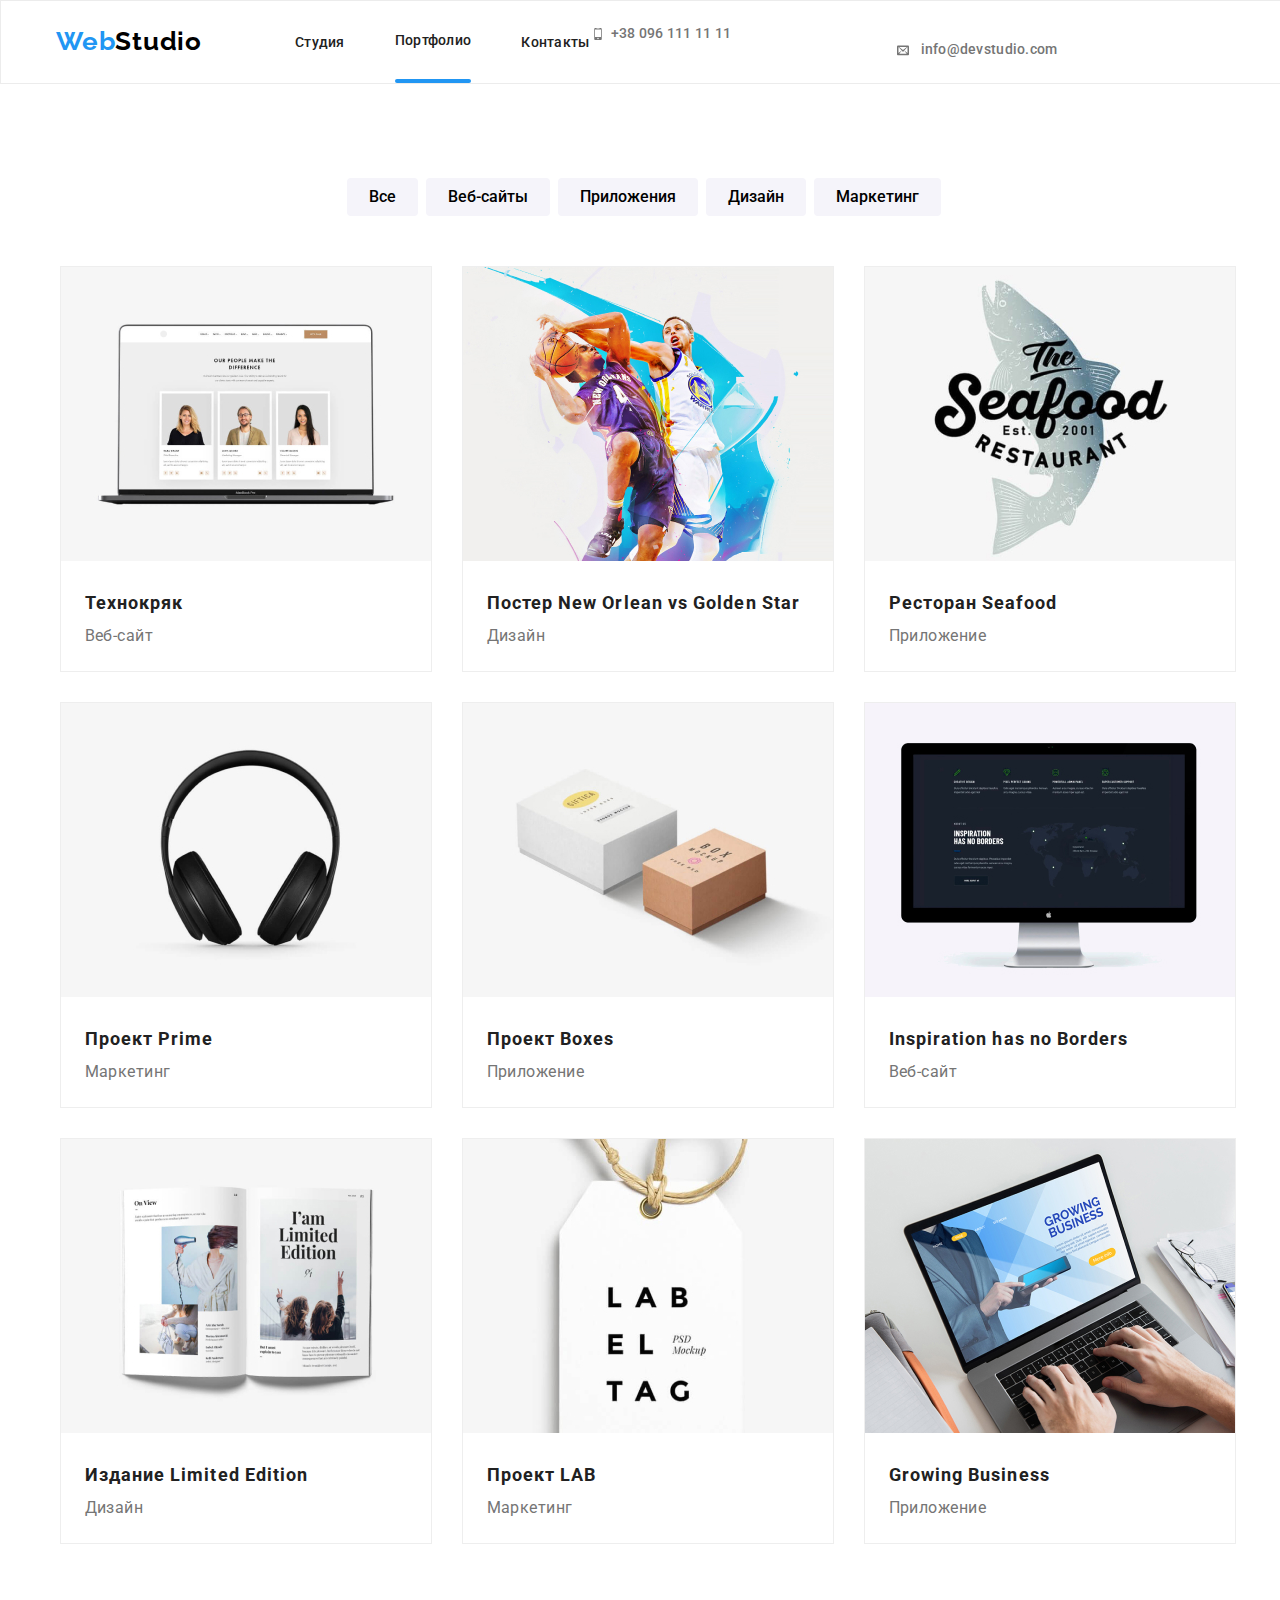
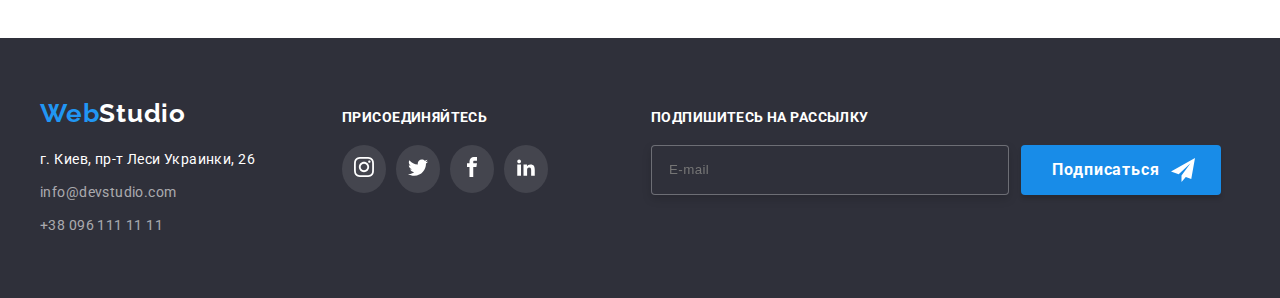
==== commit 59c24647: "21.01.22" ====
--- a/Portfolio/portfolio.html
+++ b/Portfolio/portfolio.html
@@ -64,8 +64,7 @@
                 <a class="tel-link" href="tel:+380961111111">
                  <svg class="tel-icon">
                    <use href=./img/symbol-defs.svg#icon-mobile></use>
-                 </svg> +38 096 111 11 11</a
-                >
+                 </svg> +38 096 111 11 11</a>
               </li>
             </ul>
            </div>     
--- a/css/main.min.css
+++ b/css/main.min.css
@@ -1,2 +1,2 @@
-:root{--primary-text-color: #757575;--title-text-color: #212121;--accent-color: #ffffff}*{margin:0;padding:0;border:none}body{font-family:Roboto, sans-serif}ul{padding:0;margin:0;list-style:none}a{text-decoration:none}@media screen and (min-width: 319px){.container{margin:0 auto;padding-left:15px;padding-right:15px;-webkit-box-sizing:border-box;box-sizing:border-box}}@media screen and (min-width: 767px){.container{margin:0 auto;padding-left:15px;padding-right:15px;-webkit-box-sizing:border-box;box-sizing:border-box}}@media screen and (min-width: 1280px){.container{width:1200px;margin:0 auto;padding-left:15px;padding-right:15px;-webkit-box-sizing:border-box;box-sizing:border-box}}.button{margin-top:30px;padding:10px 32px;font-family:Roboto;font-style:normal;font-weight:bold;font-size:16px;line-height:1.87;background:#188ce8;-webkit-box-shadow:0px 4px 4px rgba(0,0,0,0.15);box-shadow:0px 4px 4px rgba(0,0,0,0.15);-webkit-border-radius:4px;border-radius:4px;letter-spacing:0.06em;color:#ffffff}@media screen and (min-width: 319px){.backdrop{padding:93px 15px;position:fixed;top:0;left:0;width:100%;height:100%;background:rgba(0,0,0,0.2);opacity:1;z-index:1;-webkit-transition:opacity 250ms cubic-bezier(0.4, 0, 0.2, 1);-o-transition:opacity 250ms cubic-bezier(0.4, 0, 0.2, 1);transition:opacity 250ms cubic-bezier(0.4, 0, 0.2, 1);overflow-y:scroll}}@media screen and (min-width: 1280px){.backdrop{position:fixed;top:0;left:0;width:100%;height:100%;background:rgba(0,0,0,0.2);opacity:1;z-index:1;-webkit-transition:opacity 250ms cubic-bezier(0.4, 0, 0.2, 1);-o-transition:opacity 250ms cubic-bezier(0.4, 0, 0.2, 1);transition:opacity 250ms cubic-bezier(0.4, 0, 0.2, 1)}}.backdrop.is-hidden{opacity:0;pointer-events:none}.backdrop.is-hidden .modal{-webkit-transform:translate(-50%, -50%) scale(0.1);-ms-transform:translate(-50%, -50%) scale(0.1);transform:translate(-50%, -50%) scale(0.1)}@media screen and (min-width: 319px){.modal{position:absolute;margin:0 auto;padding-left:40px;padding-right:40px;top:50%;left:50%;width:450px;height:609px;background:#ffffff;-webkit-box-shadow:0px 1px 3px rgba(0,0,0,0.12),0px 1px 1px rgba(0,0,0,0.14),0px 2px 1px rgba(0,0,0,0.2);box-shadow:0px 1px 3px rgba(0,0,0,0.12),0px 1px 1px rgba(0,0,0,0.14),0px 2px 1px rgba(0,0,0,0.2);-webkit-border-radius:4px;border-radius:4px;-webkit-transform:translate(-50%, -50%) scale(1);-ms-transform:translate(-50%, -50%) scale(1);transform:translate(-50%, -50%) scale(1);-webkit-transition:-webkit-transform 250ms cubic-bezier(0.4, 0, 0.2, 1);transition:-webkit-transform 250ms cubic-bezier(0.4, 0, 0.2, 1);-o-transition:transform 250ms cubic-bezier(0.4, 0, 0.2, 1);transition:transform 250ms cubic-bezier(0.4, 0, 0.2, 1);transition:transform 250ms cubic-bezier(0.4, 0, 0.2, 1), -webkit-transform 250ms cubic-bezier(0.4, 0, 0.2, 1)}}@media screen and (min-width: 1280px){.modal{position:absolute;top:50%;left:50%;width:528px;min-height:581px;padding:40px;background:#ffffff;-webkit-box-shadow:0px 1px 3px rgba(0,0,0,0.12),0px 1px 1px rgba(0,0,0,0.14),0px 2px 1px rgba(0,0,0,0.2);box-shadow:0px 1px 3px rgba(0,0,0,0.12),0px 1px 1px rgba(0,0,0,0.14),0px 2px 1px rgba(0,0,0,0.2);-webkit-border-radius:4px;border-radius:4px;-webkit-transform:translate(-50%, -50%) scale(1);-ms-transform:translate(-50%, -50%) scale(1);transform:translate(-50%, -50%) scale(1);-webkit-transition:-webkit-transform 250ms cubic-bezier(0.4, 0, 0.2, 1);transition:-webkit-transform 250ms cubic-bezier(0.4, 0, 0.2, 1);-o-transition:transform 250ms cubic-bezier(0.4, 0, 0.2, 1);transition:transform 250ms cubic-bezier(0.4, 0, 0.2, 1);transition:transform 250ms cubic-bezier(0.4, 0, 0.2, 1), -webkit-transform 250ms cubic-bezier(0.4, 0, 0.2, 1)}}.close-modal{position:absolute;top:8px;right:8px;width:30px;height:30px;border:1px solid rgba(0,0,0,0.1);-webkit-border-radius:50%;border-radius:50%;background-color:#fff;cursor:pointer}.close-button{margin-top:5px}.close-button:hover,:focus{outline:none;border-color:rgba(0,0,0,0.1);fill:#2196f3;-webkit-transition:fill 250ms cubic-bezier(0.4, 0, 0.2, 1);-o-transition:fill 250ms cubic-bezier(0.4, 0, 0.2, 1);transition:fill 250ms cubic-bezier(0.4, 0, 0.2, 1)}@media screen and (min-width: 319px){.title-modal{margin-top:40px;display:block;width:370px;height:40px;font-family:Roboto;font-style:normal;font-weight:bold;font-size:20px;line-height:23px;text-align:center;letter-spacing:0.03em;color:#212121}}@media screen and (min-width: 1280px){.title-modal{margin-top:0;display:block;margin-bottom:20px;width:448px;height:23px;font-family:Roboto;font-style:normal;font-weight:bold;font-size:20px;line-height:23px;text-align:center;letter-spacing:0.03em;color:#212121}}@media screen and (min-width: 319px){.form-container{margin:0 auto}}@media screen and (min-width: 1280px){.form-container{margin-top:12px}}@media screen and (min-width: 319px){.form-field{margin-top:20px;display:block;margin-bottom:10px;position:relative}}@media screen and (min-width: 1280px){.form-field{margin-top:20px;display:block;margin-bottom:10px;position:relative}}.form-field input,.form-messeg{width:100%;height:40px;border:1px solid rgba(33,33,33,0.2);-webkit-border-radius:4px;border-radius:4px;font-size:16px;margin-top:15px;padding:0 10px 0 40px;-webkit-transition:250ms linear border;-o-transition:250ms linear border;transition:250ms linear border}.form-field input:focus,.form-messeg:focus{outline:none;border:1px solid #2196f3}.form-field input:focus+svg,.form-messeg:focus+svg{fill:#2196f3}.form-messeg{resize:none;height:120px;padding:12px 16px}.label-modal{display:block;position:absolute;font-family:Roboto;font-style:normal;font-weight:normal;font-size:12px;line-height:14px;letter-spacing:0.01em;color:#757575;margin-top:-4px}.modal-icon{position:absolute;top:50%;left:10px;-webkit-transition:250ms linear fill;-o-transition:250ms linear fill;transition:250ms linear fill}.form-messeg:placeholder{color:rgba(117,117,117,0.5)}@media screen and (min-width: 319px){.policy-box{font-family:Roboto;font-style:normal;font-weight:normal;font-size:11px;line-height:1.16px;letter-spacing:0.03em;color:#757575;margin-bottom:30px;display:-webkit-box;display:-webkit-flex;display:-ms-flexbox;display:flex;-webkit-box-align:center;-webkit-align-items:center;-ms-flex-align:center;align-items:center}}@media screen and (min-width: 1280px){.policy-box{font-family:Roboto;font-style:normal;font-weight:normal;font-size:13px;line-height:1.71px;letter-spacing:0.03em;color:#757575;margin-bottom:30px;margin-left:10px;display:-webkit-box;display:-webkit-flex;display:-ms-flexbox;display:flex;-webkit-box-align:center;-webkit-align-items:center;-ms-flex-align:center;align-items:center}}.policy-box a{color:#2196f3;text-decoration:underline;padding-left:5px}.policy-chackbox{position:absolute;width:1px;height:1px;margin:1px;border:0px;padding:0px;clip:rect(0 0 0 0);overflow:hidden}.policy-chackbox:checked+.policy-box::before{background-color:#2196f3;background-image:url(../img/icon-check.svg);background-repeat:no-repeat;background-position:center;border-color:transparent}.policy-chackbox:focus+.policy-box::before{border:none;outline:1px solid #2196f3}.policy-box::before{content:"";width:16px;height:16px;border:1px solid #212121;-webkit-border-radius:2px;border-radius:2px;margin-right:7px}@media screen and (min-width: 319px){.form-submit{width:200px;height:50px;font-family:Roboto;font-style:normal;font-weight:bold;font-size:16px;line-height:1.87;background:#188ce8;-webkit-box-shadow:0px 4px 4px rgba(0,0,0,0.15);box-shadow:0px 4px 4px rgba(0,0,0,0.15);-webkit-border-radius:4px;border-radius:4px;letter-spacing:0.06em;color:#ffffff}}@media screen and (min-width: 1280px){.form-submit{width:200px;height:50px;font-family:Roboto;font-style:normal;font-weight:bold;font-size:16px;line-height:1.87;background:#188ce8;-webkit-box-shadow:0px 4px 4px rgba(0,0,0,0.15);box-shadow:0px 4px 4px rgba(0,0,0,0.15);-webkit-border-radius:4px;border-radius:4px;letter-spacing:0.06em;color:#ffffff}}@media screen and (min-width: 319px){.footer-submit{margin-top:20px;width:200px;height:50px;font-family:Roboto;font-style:normal;font-weight:bold;font-size:16px;line-height:1.87;background:#188ce8;-webkit-box-shadow:0px 4px 4px rgba(0,0,0,0.15);box-shadow:0px 4px 4px rgba(0,0,0,0.15);-webkit-border-radius:4px;border-radius:4px;letter-spacing:0.06em;color:#ffffff;background-image:url(../img/icon-send.svg);background-repeat:no-repeat;background-position-y:center;background-position-x:150px}}@media screen and (min-width: 1280px){.footer-submit{width:200px;height:50px;margin-top:20px;margin-left:12px;font-family:Roboto;font-style:normal;font-weight:bold;font-size:16px;line-height:1.87;background:#188ce8;-webkit-box-shadow:0px 4px 4px rgba(0,0,0,0.15);box-shadow:0px 4px 4px rgba(0,0,0,0.15);-webkit-border-radius:4px;border-radius:4px;letter-spacing:0.06em;color:#ffffff;background-image:url(../img/icon-send.svg);background-repeat:no-repeat;background-position-y:center;background-position-x:150px}}@media screen and (min-width: 319px){.header{padding:16px 0;position:relative}}@media screen and (min-width: 767px){.header{padding:20px 0}}@media screen and (min-width: 1280px){.header{width:100%;background:#ffffff;padding:25px 0}}@media screen and (min-width: 319px){.hiro{width:100%;background:rgba(47,48,58,0.4);padding:118px 0;min-height:480px;background-position:center;background-repeat:no-repeat;background-image:-webkit-gradient(linear, left top, right top, from(rgba(0,0,0,0.5)), to(rgba(0,0,0,0.5))),url(../img/img7.jpg);background-image:-webkit-linear-gradient(left, rgba(0,0,0,0.5), rgba(0,0,0,0.5)),url(../img/img7.jpg);background-image:-o-linear-gradient(left, rgba(0,0,0,0.5), rgba(0,0,0,0.5)),url(../img/img7.jpg);background-image:linear-gradient(to right, rgba(0,0,0,0.5), rgba(0,0,0,0.5)),url(../img/img7.jpg)}}@media screen and (min-width: 1280px){.hiro{width:100%;background:rgba(47,48,58,0.4);padding:200px 0 200px 0;height:600px;background-position:center;background-repeat:no-repeat;background-image:-webkit-gradient(linear, left top, right top, from(rgba(0,0,0,0.5)), to(rgba(0,0,0,0.5))),url(../img/img7.jpg);background-image:-webkit-linear-gradient(left, rgba(0,0,0,0.5), rgba(0,0,0,0.5)),url(../img/img7.jpg);background-image:-o-linear-gradient(left, rgba(0,0,0,0.5), rgba(0,0,0,0.5)),url(../img/img7.jpg);background-image:linear-gradient(to right, rgba(0,0,0,0.5), rgba(0,0,0,0.5)),url(../img/img7.jpg)}}@media screen and (min-width: 319px){.peculiarities{padding-top:60px}}@media screen and (min-width: 1280px){.peculiarities{padding-top:94px}}@media screen and (min-width: 319px){.what-are-we-doing{display:none}}@media screen and (min-width: 1280px){.what-are-we-doing{display:block;padding:94px 0}}@media screen and (min-width: 319px){.our-team{text-align:center;padding-top:94px;padding-bottom:94px;background:#f5f4fa}}@media screen and (min-width: 767px){.our-team{padding:60px 0}}@media screen and (min-width: 1280px){.our-team{text-align:center;padding-top:94px;padding-bottom:94px;background:#f5f4fa}}@media screen and (min-width: 1280px){.regular-customers{width:100%;margin:0 auto;text-align:center;padding-top:94px;padding-bottom:94px}}@media screen and (min-width: 319px){.footer-title{width:100%;padding:60px 0;background-color:#2f303a}}@media screen and (min-width: 1280px){.footer-title{width:100%;padding:60px 0;background-color:#2f303a}}@media screen and (min-width: 319px){.footer{margin:0 auto;padding:0 15px}}@media screen and (min-width: 1280px){.footer{width:1200px;margin:0 auto;padding:0 15px}}@media screen and (min-width: 319px){.header__nav{display:-webkit-box;display:-webkit-flex;display:-ms-flexbox;display:flex}}@media screen and (min-width: 1280px){.header__nav{padding:0;-webkit-box-align:center;-webkit-align-items:center;-ms-flex-align:center;align-items:center;display:-webkit-box;display:-webkit-flex;display:-ms-flexbox;display:flex}}@media screen and (min-width: 319px){.top-line-link{font-family:Raleway;font-style:normal;font-weight:bold;font-size:24px;line-height:1.16;letter-spacing:0.03em;color:#000;text-decoration:none;-webkit-transition:background-color,fill,color 250ms cubic-bezier(0.4, 0, 0.2, 1);-o-transition:background-color,fill,color 250ms cubic-bezier(0.4, 0, 0.2, 1);transition:background-color,fill,color 250ms cubic-bezier(0.4, 0, 0.2, 1)}.top-line-link:hover,.top-line-link:focus{color:#2196f3}}@media screen and (min-width: 767px){.top-line-link{display:-webkit-box;display:-webkit-flex;display:-ms-flexbox;display:flex;-webkit-box-align:center;-webkit-align-items:center;-ms-flex-align:center;align-items:center;font-family:Raleway;font-style:normal;font-weight:bold;font-size:24px;line-height:1.16;letter-spacing:0.03em;color:#000;text-decoration:none;-webkit-transition:background-color,fill,color 250ms cubic-bezier(0.4, 0, 0.2, 1);-o-transition:background-color,fill,color 250ms cubic-bezier(0.4, 0, 0.2, 1);transition:background-color,fill,color 250ms cubic-bezier(0.4, 0, 0.2, 1)}.top-line-link:hover,.top-line-link:focus{color:#2196f3}}@media screen and (min-width: 1280px){.top-line-link{font-family:Raleway;font-style:normal;font-weight:bold;font-size:26px;line-height:1.19;letter-spacing:0.03em;color:#000;text-decoration:none;-webkit-transition:background-color,fill,color 250ms cubic-bezier(0.4, 0, 0.2, 1);-o-transition:background-color,fill,color 250ms cubic-bezier(0.4, 0, 0.2, 1);transition:background-color,fill,color 250ms cubic-bezier(0.4, 0, 0.2, 1)}.top-line-link:hover,.top-line-link:focus{color:#2196f3}}@media screen and (min-width: 319px){.menu-button{position:absolute;top:22px;right:22px;-webkit-box-align:center;-webkit-align-items:center;-ms-flex-align:center;align-items:center;display:-webkit-inline-box;display:-webkit-inline-flex;display:-ms-inline-flexbox;display:inline-flex;background-color:transparent;z-index:2}}@media screen and (min-width: 767px){.menu-button{display:none}}@media screen and (min-width: 1280px){.menu-button{display:none}}@media screen and (min-width: 319px){.menu-button .icon-close{display:none}}@media screen and (min-width: 319px){.menu-button.is-open .icon-close{display:block;z-index:2}}@media screen and (min-width: 319px){.menu-button.is-open .icon-menu{display:none}}@media screen and (min-width: 767px){.mobile-menu{display:none}}@media screen and (min-width: 1280px){.mobile-menu{display:none}}@media screen and (min-width: 319px){.menu-container .menu-container.is-open{position:absolute;display:block;width:480px;height:796px;left:0;background:#fff}}@media screen and (min-width: 767px){.menu-container{display:-webkit-box;display:-webkit-flex;display:-ms-flexbox;display:flex}}@media screen and (min-width: 1280px){.menu-container{display:block;display:-webkit-box;display:-webkit-flex;display:-ms-flexbox;display:flex;-webkit-box-align:center;-webkit-align-items:center;-ms-flex-align:center;align-items:center}}@media screen and (min-width: 767px){.top-link{display:-webkit-box;display:-webkit-flex;display:-ms-flexbox;display:flex;-webkit-box-align:center;-webkit-align-items:center;-ms-flex-align:center;align-items:center}}@media screen and (min-width: 1280px){.top-link{display:block;display:-webkit-box;display:-webkit-flex;display:-ms-flexbox;display:flex;-webkit-box-align:center;-webkit-align-items:center;-ms-flex-align:center;align-items:center;-webkit-box-pack:center;-webkit-justify-content:center;-ms-flex-pack:center;justify-content:center}}.link1:hover,.link1:focus{color:#2196f3}@media screen and (min-width: 319px){.top-link__item:nth-child(1){margin-top:48px;margin-left:40px}}@media screen and (min-width: 767px){.top-link__item:nth-child(1){margin:0 50px 0 88px}}@media screen and (min-width: 1280px){.top-link__item:nth-child(1){margin:0 50px 0 93px}}@media screen and (min-width: 319px){.top-link__item:nth-child(2){margin:32px 0;margin-left:40px}}@media screen and (min-width: 767px){.top-link__item:nth-child(2){margin:0;margin-right:50px}}@media screen and (min-width: 1280px){.top-link__item:nth-child(2){margin:0;margin-right:50px}}@media screen and (min-width: 319px){.top-link__item:nth-child(3){margin-left:40px}}@media screen and (min-width: 767px){.top-link__item:nth-child(3){margin-left:0}}@media screen and (min-width: 767px){.adress-item:nth-child(1){margin-left:84px}}@media screen and (min-width: 1280px){.adress-item:nth-child(1){margin:0 30px 0 305px}}@media screen and (min-width: 767px){.tel{margin-top:10px;margin-left:84px}}@media screen and (min-width: 1280px){.tel{margin-top:0;margin-left:0}}@media screen and (min-width: 319px){.top-link__nav{font-family:Roboto;font-style:normal;font-weight:500;font-size:40px;line-height:1.17;text-align:center;letter-spacing:0.02em;color:#212121}.top-link__nav:hover,.top-link__nav:focus{color:#2196f3}}@media screen and (min-width: 767px){.top-link__nav{font-family:Roboto;font-style:normal;font-weight:500;font-size:14px;line-height:1.14;letter-spacing:0.02em;text-decoration:none;color:#212121;-webkit-transition:background-color,fill,color 250ms cubic-bezier(0.4, 0, 0.2, 1);-o-transition:background-color,fill,color 250ms cubic-bezier(0.4, 0, 0.2, 1);transition:background-color,fill,color 250ms cubic-bezier(0.4, 0, 0.2, 1)}.top-link__nav:hover,.top-link__nav:focus{color:#2196f3}}@media screen and (min-width: 1280px){.top-link__nav{font-family:Roboto;font-style:normal;font-weight:500;font-size:14px;line-height:1.14;letter-spacing:0.02em;text-decoration:none;color:#212121;-webkit-transition:background-color,fill,color 250ms cubic-bezier(0.4, 0, 0.2, 1);-o-transition:background-color,fill,color 250ms cubic-bezier(0.4, 0, 0.2, 1);transition:background-color,fill,color 250ms cubic-bezier(0.4, 0, 0.2, 1)}.top-link__nav:hover,.top-link__nav:focus{color:#2196f3}}@media screen and (min-width: 767px){.activ::after{content:"";display:block;position:relative;top:30px;bottom:auto;width:100%;height:4px;background-color:#2196f3;-webkit-border-radius:2px;border-radius:2px}}@media screen and (min-width: 1280px){.activ::after{content:"";display:block;position:relative;top:30px;bottom:auto;width:100%;height:4px;background-color:#2196f3;-webkit-border-radius:2px;border-radius:2px}}@media screen and (min-width: 1280px){.adress{display:block;display:-webkit-box;display:-webkit-flex;display:-ms-flexbox;display:flex;-webkit-box-align:center;-webkit-align-items:center;-ms-flex-align:center;align-items:center;-webkit-box-pack:center;-webkit-justify-content:center;-ms-flex-pack:center;justify-content:center}}@media screen and (min-width: 319px){.mail-icon{display:none}}@media screen and (min-width: 767px){.mail-icon{display:block;width:16px;height:12px;margin-right:10px;fill:var(--primary-text-color);-webkit-transition:background-color,fill,color 250ms cubic-bezier(0.4, 0, 0.2, 1);-o-transition:background-color,fill,color 250ms cubic-bezier(0.4, 0, 0.2, 1);transition:background-color,fill,color 250ms cubic-bezier(0.4, 0, 0.2, 1)}}@media screen and (min-width: 1280px){.mail-icon{display:block;width:16px;height:12px;margin-right:10px;fill:var(--primary-text-color);-webkit-transition:background-color,fill,color 250ms cubic-bezier(0.4, 0, 0.2, 1);-o-transition:background-color,fill,color 250ms cubic-bezier(0.4, 0, 0.2, 1);transition:background-color,fill,color 250ms cubic-bezier(0.4, 0, 0.2, 1)}}@media screen and (min-width: 767px){.mail-link{display:-webkit-box;display:-webkit-flex;display:-ms-flexbox;display:flex;-webkit-box-align:center;-webkit-align-items:center;-ms-flex-align:center;align-items:center;font-family:Roboto;font-style:normal;font-weight:500;font-size:12px;line-height:1.16;letter-spacing:0.02em;color:#757575;text-decoration:none;-webkit-transition:background-color,fill,color 250ms cubic-bezier(0.4, 0, 0.2, 1);-o-transition:background-color,fill,color 250ms cubic-bezier(0.4, 0, 0.2, 1);transition:background-color,fill,color 250ms cubic-bezier(0.4, 0, 0.2, 1)}.mail-link:hover,.mail-link:focus{color:#2196f3}.mail-link:hover .mail-icon,.mail-link:focus .mail-icon{fill:#2196f3}}@media screen and (min-width: 1280px){.mail-link{display:-webkit-box;display:-webkit-flex;display:-ms-flexbox;display:flex;-webkit-box-align:center;-webkit-align-items:center;-ms-flex-align:center;align-items:center;font-family:Roboto;font-style:normal;font-weight:500;font-size:14px;line-height:1.14;letter-spacing:0.02em;color:#757575;text-decoration:none;-webkit-transition:background-color,fill,color 250ms cubic-bezier(0.4, 0, 0.2, 1);-o-transition:background-color,fill,color 250ms cubic-bezier(0.4, 0, 0.2, 1);transition:background-color,fill,color 250ms cubic-bezier(0.4, 0, 0.2, 1)}.mail-link:hover,.mail-link:focus{color:#2196f3}.mail-link:hover .mail-icon,.mail-link:focus .mail-icon{fill:#2196f3}}@media screen and (min-width: 319px){.tel{margin-top:302px;margin-left:40px}}@media screen and (min-width: 767px){.tel{margin-top:10px;margin-left:84px}}@media screen and (min-width: 1280px){.tel{margin-top:0;margin-left:0}}@media screen and (min-width: 319px){.tel-icon{display:none}}@media screen and (min-width: 767px){.tel-icon{display:block;width:16px;height:12px;margin-right:5px;fill:var(--primary-text-color)}}@media screen and (min-width: 1280px){.tel-icon{display:block;width:16px;height:12px;margin-right:5px;fill:var(--primary-text-color)}}@media screen and (min-width: 319px){.tel-link{font-family:Roboto;font-style:normal;font-weight:500;font-size:34px;line-height:40px;letter-spacing:0.02em;color:#2196f3}}@media screen and (min-width: 767px){.tel-link{display:-webkit-box;display:-webkit-flex;display:-ms-flexbox;display:flex;-webkit-box-align:center;-webkit-align-items:center;-ms-flex-align:center;align-items:center;font-family:Roboto;font-style:normal;font-weight:500;font-size:12px;line-height:1.16;letter-spacing:0.02em;text-decoration:none;color:#757575;-webkit-transition:background-color,fill,color 250ms cubic-bezier(0.4, 0, 0.2, 1);-o-transition:background-color,fill,color 250ms cubic-bezier(0.4, 0, 0.2, 1);transition:background-color,fill,color 250ms cubic-bezier(0.4, 0, 0.2, 1)}.tel-link:hover,.tel-link:focus{color:#2196f3}.tel-link:hover:hover .tel-icon,.tel-link:hover:focus .tel-icon,.tel-link:focus:hover .tel-icon,.tel-link:focus:focus .tel-icon{fill:#2196f3}}@media screen and (min-width: 1280px){.tel-link{font-family:Roboto;font-style:normal;font-weight:500;font-size:14px;line-height:1.14;letter-spacing:0.02em;text-decoration:none;color:#757575;-webkit-transition:background-color,fill,color 250ms cubic-bezier(0.4, 0, 0.2, 1);-o-transition:background-color,fill,color 250ms cubic-bezier(0.4, 0, 0.2, 1);transition:background-color,fill,color 250ms cubic-bezier(0.4, 0, 0.2, 1)}.tel-link:hover,.tel-link:focus{color:#2196f3}.tel-link:hover:hover .tel-icon,.tel-link:hover:focus .tel-icon,.tel-link:focus:hover .tel-icon,.tel-link:focus:focus .tel-icon{fill:#2196f3}}.span{color:#2196f3}@media screen and (min-width: 319px){.menu-container{display:none}.menu-container.is-open{position:absolute;display:block;width:420px;height:796px;left:0;background:#fff}}@media screen and (min-width: 767px){.menu-container{display:-webkit-box;display:-webkit-flex;display:-ms-flexbox;display:flex}}@media screen and (min-width: 319px){.title-container{margin:0 auto;text-align:center;padding:0 15px}}@media screen and (min-width: 767px){.title-container{text-align:center;margin:0 auto;padding:0 15px}}@media screen and (min-width: 1280px){.title-container{text-align:center;margin:0 auto;padding:0 15px}}@media screen and (min-width: 319px){.text{font-family:Roboto;font-style:normal;font-weight:900;font-size:26px;line-height:1.61;text-align:center;letter-spacing:0.06em;text-transform:uppercase;color:#ffffff}}@media screen and (min-width: 1280px){.text{font-family:Roboto;font-style:normal;font-weight:900;font-size:44px;line-height:1.36;text-align:center;letter-spacing:0.06em;text-transform:uppercase;color:#ffffff}}@media screen and (min-width: 767px){.group-peculiarities{display:-webkit-box;display:-webkit-flex;display:-ms-flexbox;display:flex;-webkit-flex-wrap:wrap;-ms-flex-wrap:wrap;flex-wrap:wrap;margin-bottom:60px}}@media screen and (min-width: 1280px){.group-peculiarities{display:-webkit-box;display:-webkit-flex;display:-ms-flexbox;display:flex;-webkit-flex-wrap:nowrap;-ms-flex-wrap:nowrap;flex-wrap:nowrap;margin-bottom:0}}@media screen and (min-width: 1280px){.feature:not(:last-child){width:270px;height:120px;margin-right:30px}}@media screen and (min-width: 767px){.feature:nth-child(odd){margin-right:30px}}@media screen and (min-width: 767px){.feature{width:354px}}@media screen and (min-width: 319px){.feature__antenna{width:70px;height:70px}}@media screen and (min-width: 767px){.feature__antenna{width:70px;height:70px}}@media screen and (min-width: 1280px){.feature__antenna{width:70px;height:70px}}@media screen and (min-width: 319px){.feature-svg{display:-webkit-box;display:-webkit-flex;display:-ms-flexbox;display:flex;-webkit-box-pack:center;-webkit-justify-content:center;-ms-flex-pack:center;justify-content:center;-webkit-box-align:center;-webkit-align-items:center;-ms-flex-align:center;align-items:center;height:120px;background:#f5f4fa;-webkit-border-radius:4px;border-radius:4px}}@media screen and (min-width: 767px){.feature-svg{display:-webkit-box;display:-webkit-flex;display:-ms-flexbox;display:flex;-webkit-box-pack:center;-webkit-justify-content:center;-ms-flex-pack:center;justify-content:center;-webkit-box-align:center;-webkit-align-items:center;-ms-flex-align:center;align-items:center;width:354px;background:#f5f4fa;-webkit-border-radius:4px;border-radius:4px}}@media screen and (min-width: 1280px){.feature-svg{display:-webkit-box;display:-webkit-flex;display:-ms-flexbox;display:flex;-webkit-box-pack:center;-webkit-justify-content:center;-ms-flex-pack:center;justify-content:center;-webkit-box-align:center;-webkit-align-items:center;-ms-flex-align:center;align-items:center;width:270px;height:120px;background:#f5f4fa;-webkit-border-radius:4px;border-radius:4px}}@media screen and (min-width: 319px){.feature__clock{width:70px;height:70px}}@media screen and (min-width: 1280px){.feature__clock{width:70px;height:70px}}@media screen and (min-width: 319px){.feature__diagram{width:70px;height:70px}}@media screen and (min-width: 1280px){.feature__diagram{width:70px;height:70px}}@media screen and (min-width: 319px){.feature__astronaut{width:70px;height:70px}}@media screen and (min-width: 1280px){.feature__astronaut{width:70px;height:70px}}@media screen and (min-width: 319px){.feature__title{text-align:center;padding-top:30px;padding-bottom:10px;font-family:Roboto;font-style:normal;font-weight:bold;font-size:14px;line-height:1.14;letter-spacing:0.03em;text-transform:uppercase;color:#212121}}@media screen and (min-width: 767px){.feature__title{text-align:left;padding-bottom:10px;font-family:Roboto;font-style:normal;font-weight:bold;font-size:14px;line-height:1.14;letter-spacing:0.03em;text-transform:uppercase;color:#212121}}@media screen and (min-width: 1280px){.feature__title{text-align:left;padding-bottom:10px;font-family:Roboto;font-style:normal;font-weight:bold;font-size:14px;line-height:1.14;letter-spacing:0.03em;text-transform:uppercase;color:#212121}}.feature__text{font-family:Roboto;font-style:normal;font-weight:normal;font-size:14px;line-height:1.71;letter-spacing:0.03em;color:#757575}.what-are-we-doing__img{display:-webkit-box;display:-webkit-flex;display:-ms-flexbox;display:flex}.what-are-we-doing__title{margin:0;margin-bottom:50px;text-align:center;font-family:Roboto;font-style:normal;font-weight:bold;font-size:36px;line-height:1.16;letter-spacing:0.03em;color:#212121}.img:not(:last-child){margin-right:30px}.descript{position:absolute;width:370px;height:70px;top:1433px;background:rgba(47,48,58,0.8)}.descript__title{margin:27px;color:#ffffff;font-family:Roboto;font-style:normal;font-weight:bold;font-size:14px;line-height:16px;text-align:center;letter-spacing:0.03em;text-transform:uppercase}@media screen and (min-width: 319px){.our-team__title{margin-bottom:50px;font-family:Roboto;font-style:normal;font-weight:bold;font-size:28px;line-height:1.17;letter-spacing:0.03em;color:#212121}}@media screen and (min-width: 1280px){.our-team__title{margin-bottom:50px;font-family:Roboto;font-style:normal;font-weight:bold;font-size:36px;line-height:1.16;letter-spacing:0.03em;color:#212121}}@media screen and (min-width: 767px){.team{display:-webkit-box;display:-webkit-flex;display:-ms-flexbox;display:flex;-webkit-flex-wrap:wrap;-ms-flex-wrap:wrap;flex-wrap:wrap}}@media screen and (min-width: 1280px){.team{-webkit-flex-wrap:nowrap;-ms-flex-wrap:nowrap;flex-wrap:nowrap;display:-webkit-box;display:-webkit-flex;display:-ms-flexbox;display:flex;margin:0}}.team__title{padding-top:30px}@media screen and (min-width: 319px){.team__img{margin-bottom:30px;background:#ffffff;-webkit-box-shadow:0px 1px 3px rgba(0,0,0,0.12),0px 1px 1px rgba(0,0,0,0.14),0px 2px 1px rgba(0,0,0,0.2);box-shadow:0px 1px 3px rgba(0,0,0,0.12),0px 1px 1px rgba(0,0,0,0.14),0px 2px 1px rgba(0,0,0,0.2);-webkit-border-radius:0px 0px 4px 4px;border-radius:0px 0px 4px 4px}}@media screen and (min-width: 767px){.team__img{width:354px;margin-bottom:30px;background:#ffffff;-webkit-box-shadow:0px 1px 3px rgba(0,0,0,0.12),0px 1px 1px rgba(0,0,0,0.14),0px 2px 1px rgba(0,0,0,0.2);box-shadow:0px 1px 3px rgba(0,0,0,0.12),0px 1px 1px rgba(0,0,0,0.14),0px 2px 1px rgba(0,0,0,0.2);-webkit-border-radius:0px 0px 4px 4px;border-radius:0px 0px 4px 4px}}@media screen and (min-width: 1280px){.team__img{margin-right:30px;background:#ffffff;-webkit-box-shadow:0px 1px 3px rgba(0,0,0,0.12),0px 1px 1px rgba(0,0,0,0.14),0px 2px 1px rgba(0,0,0,0.2);box-shadow:0px 1px 3px rgba(0,0,0,0.12),0px 1px 1px rgba(0,0,0,0.14),0px 2px 1px rgba(0,0,0,0.2);-webkit-border-radius:0px 0px 4px 4px;border-radius:0px 0px 4px 4px}}@media screen and (min-width: 767px){.team__img:nth-child(odd){margin-right:30px}}@media screen and (min-width: 319px){.team-img{width:100%}}@media screen and (min-width: 1280px){.team-img{width:270px;height:260px}}.team__name{padding-bottom:10px;font-family:Roboto;font-style:normal;font-weight:500;font-size:16px;line-height:1.18;text-align:center;letter-spacing:0.03em;color:#212121}.team__profession{font-family:Roboto;font-style:normal;font-weight:normal;font-size:16px;line-height:1.18;text-align:center;letter-spacing:0.03em;color:#757575}@media screen and (min-width: 319px){.social-links{display:-webkit-box;display:-webkit-flex;display:-ms-flexbox;display:flex;-webkit-box-pack:center;-webkit-justify-content:center;-ms-flex-pack:center;justify-content:center;-webkit-box-align:center;-webkit-align-items:center;-ms-flex-align:center;align-items:center;padding:16px 0 24px 0}}@media screen and (min-width: 1280px){.social-links{display:-webkit-box;display:-webkit-flex;display:-ms-flexbox;display:flex;-webkit-box-pack:center;-webkit-justify-content:center;-ms-flex-pack:center;justify-content:center;-webkit-box-align:center;-webkit-align-items:center;-ms-flex-align:center;align-items:center}}.social-list{margin-right:10px}@media screen and (min-width: 319px){.social-list__icon{display:-webkit-inline-box;display:-webkit-inline-flex;display:-ms-inline-flexbox;display:inline-flex;-webkit-box-pack:center;-webkit-justify-content:center;-ms-flex-pack:center;justify-content:center;-webkit-box-align:center;-webkit-align-items:center;-ms-flex-align:center;align-items:center;padding:12px;-webkit-border-radius:50%;border-radius:50%;background:rgba(255,255,255,0.1);-webkit-transition:background-color 250ms cubic-bezier(0.4, 0, 0.2, 1);-o-transition:background-color 250ms cubic-bezier(0.4, 0, 0.2, 1);transition:background-color 250ms cubic-bezier(0.4, 0, 0.2, 1)}.social-list__icon:hover{background-color:#2196f3}.social-list__icon:focus{background-color:#2196f3}.social-list__icon:focus .team-icon{fill:var(--accent-color)}.social-list__icon:hover .team-icon{fill:var(--accent-color)}}@media screen and (min-width: 1280px){.social-list__icon{display:block;padding:12px;-webkit-border-radius:50%;border-radius:50%;background:rgba(255,255,255,0.1);-webkit-transition:background-color 250ms cubic-bezier(0.4, 0, 0.2, 1);-o-transition:background-color 250ms cubic-bezier(0.4, 0, 0.2, 1);transition:background-color 250ms cubic-bezier(0.4, 0, 0.2, 1)}.social-list__icon:hover{background-color:#2196f3}.social-list__icon:focus{background-color:#2196f3}.social-list__icon:focus .team-icon{fill:var(--accent-color)}.social-list__icon:hover .team-icon{fill:var(--accent-color)}}.team-icon{fill:#afb1b8}@media screen and (min-width: 319px){.regular-customers__title{text-align:center;margin-top:60px;margin-bottom:30px;font-family:Roboto;font-style:normal;font-weight:bold;font-size:28px;line-height:1.17;letter-spacing:0.03em;color:#212121}}@media screen and (min-width: 1280px){.regular-customers__title{margin-bottom:50px;font-family:Roboto;font-style:normal;font-weight:bold;font-size:36px;line-height:1.16;letter-spacing:0.03em;color:#212121}}@media screen and (min-width: 319px){.customers__client{display:-webkit-box;display:-webkit-flex;display:-ms-flexbox;display:flex;-webkit-flex-wrap:wrap;-ms-flex-wrap:wrap;flex-wrap:wrap}}@media screen and (min-width: 1280px){.customers__client{width:1200px;margin:0 auto;display:-webkit-box;display:-webkit-flex;display:-ms-flexbox;display:flex;-webkit-box-pack:justify;-webkit-justify-content:space-between;-ms-flex-pack:justify;justify-content:space-between}}@media screen and (min-width: 319px){.client{margin-bottom:15px;width:180px}.client:nth-child(1){margin-right:30px}.client:nth-child(3){margin-right:30px}.client:nth-child(5){margin-right:30px}}@media screen and (min-width: 767px){.client{margin-bottom:15px;width:226px;height:92px}.client:nth-child(1){margin-right:30px}.client:nth-child(2){margin-right:30px}.client:nth-child(3){margin-right:0}.client:nth-child(4){margin-right:30px}.client:nth-child(5){margin-right:30px}}@media screen and (min-width: 1280px){.client{width:170px;height:92px}.client:not(:last-child){margin-right:30px}}.customers__link{width:100%;height:100%;display:-webkit-box;display:-webkit-flex;display:-ms-flexbox;display:flex;-webkit-box-align:center;-webkit-align-items:center;-ms-flex-align:center;align-items:center;-webkit-box-pack:center;-webkit-justify-content:center;-ms-flex-pack:center;justify-content:center;border:1px solid #afb1b8;-webkit-border-radius:4px;border-radius:4px;fill:#afb1b8;-webkit-transition:fill 250ms cubic-bezier(0.4, 0, 0.2, 1),border-color 250ms cubic-bezier(0.4, 0, 0.2, 1);-o-transition:fill 250ms cubic-bezier(0.4, 0, 0.2, 1),border-color 250ms cubic-bezier(0.4, 0, 0.2, 1);transition:fill 250ms cubic-bezier(0.4, 0, 0.2, 1),border-color 250ms cubic-bezier(0.4, 0, 0.2, 1)}.customers__link:hover{fill:#2196f3;border-color:#2196f3}.customers__link:focus{fill:#2196f3;border-color:#2196f3}.svg{-webkit-transition:border-color 250ms cubic-bezier(0.4, 0, 0.2, 1);-o-transition:border-color 250ms cubic-bezier(0.4, 0, 0.2, 1);transition:border-color 250ms cubic-bezier(0.4, 0, 0.2, 1)}.svg:hover{fill:#2196f3;border-color:#2196f3}.svg:focus{fill:#2196f3;border-color:#2196f3}@media (max-width: 480px){.footer-container{text-align:center;display:-webkit-box;display:-webkit-flex;display:-ms-flexbox;display:flex;-webkit-box-orient:vertical;-webkit-box-direction:normal;-webkit-flex-direction:column;-ms-flex-direction:column;flex-direction:column;-webkit-box-align:center;-webkit-align-items:center;-ms-flex-align:center;align-items:center}}@media screen and (min-width: 767px){.footer-container{display:-webkit-box;display:-webkit-flex;display:-ms-flexbox;display:flex}}@media screen and (min-width: 1280px){.footer-container{display:-webkit-box;display:-webkit-flex;display:-ms-flexbox;display:flex;-webkit-box-align:baseline;-webkit-align-items:baseline;-ms-flex-align:baseline;align-items:baseline}}.footer-adress{min-width:232px;-webkit-box-orient:vertical;-webkit-box-direction:normal;-webkit-flex-direction:column;-ms-flex-direction:column;flex-direction:column;padding-top:20px;font-family:Roboto;font-style:normal;font-weight:normal;font-size:14px;line-height:1.71;letter-spacing:0.03em;color:#ffffff}.footer-item:nth-child(2){padding:9px 0 9px 0}.footer-link{font-family:Raleway;font-style:normal;font-weight:bold;font-size:26px;line-height:1.19;letter-spacing:0.03em;color:#fff;text-decoration:none;-webkit-transition:color 250ms cubic-bezier(0.4, 0, 0.2, 1);-o-transition:color 250ms cubic-bezier(0.4, 0, 0.2, 1);transition:color 250ms cubic-bezier(0.4, 0, 0.2, 1)}.footer-link:hover,.footer-link:focus{color:#2196f3}.footer-mail-link{font-family:Roboto;font-style:normal;font-weight:normal;font-size:14px;line-height:1.71;letter-spacing:0.03em;color:rgba(255,255,255,0.6);-webkit-transition:color 250ms cubic-bezier(0.4, 0, 0.2, 1);-o-transition:color 250ms cubic-bezier(0.4, 0, 0.2, 1);transition:color 250ms cubic-bezier(0.4, 0, 0.2, 1)}.footer-mail-link:hover,.footer-mail-link:focus{color:#2196f3}.footer-tel-link{margin:9px o 9px 0;font-family:Roboto;font-style:normal;font-weight:normal;font-size:14px;line-height:1.71;letter-spacing:0.03em;text-decoration:none;color:rgba(255,255,255,0.6);-webkit-transition:color 250ms cubic-bezier(0.4, 0, 0.2, 1);-o-transition:color 250ms cubic-bezier(0.4, 0, 0.2, 1);transition:color 250ms cubic-bezier(0.4, 0, 0.2, 1)}.footer-tel-link:hover,.footer-tel-link:focus{color:#2196f3}@media screen and (min-width: 319px){.footer-contacts{padding-bottom:60px}}@media screen and (min-width: 767px){.footer-contacts{display:-webkit-box;display:-webkit-flex;display:-ms-flexbox;display:flex;-webkit-box-orient:vertical;-webkit-box-direction:normal;-webkit-flex-direction:column;-ms-flex-direction:column;flex-direction:column;padding:0}}@media screen and (min-width: 1280px){.footer-contacts{padding:0;display:-webkit-box;display:-webkit-flex;display:-ms-flexbox;display:flex;-webkit-box-orient:vertical;-webkit-box-direction:normal;-webkit-flex-direction:column;-ms-flex-direction:column;flex-direction:column}}@media screen and (min-width: 319px){.footer-social{padding-bottom:60px}}@media screen and (min-width: 767px){.footer-social{padding-bottom:0;margin-left:165px}}@media screen and (min-width: 1280px){.footer-social{padding:0;margin-left:70px}}@media screen and (min-width: 319px){.foter-social-links{display:-webkit-box;display:-webkit-flex;display:-ms-flexbox;display:flex}}@media screen and (min-width: 1280px){.foter-social-links{display:-webkit-box;display:-webkit-flex;display:-ms-flexbox;display:flex;-webkit-box-pack:center;-webkit-justify-content:center;-ms-flex-pack:center;justify-content:center;-webkit-box-align:center;-webkit-align-items:center;-ms-flex-align:center;align-items:center}}.social-title{padding-bottom:20px;font-family:Roboto;font-style:normal;font-weight:bold;font-size:14px;line-height:16px;letter-spacing:0.03em;text-transform:uppercase;color:#ffffff}@media screen and (min-width: 319px){.icon{fill:var(--accent-color)}}@media screen and (min-width: 1280px){.icon{fill:var(--accent-color)}}@media screen and (min-width: 319px){.footer-email{width:100%}}@media screen and (min-width: 1280px){.footer-email{margin-left:93px}}@media screen and (min-width: 1280px){.footer-form{display:-webkit-box;display:-webkit-flex;display:-ms-flexbox;display:flex;-webkit-box-orient:vertical;-webkit-box-direction:normal;-webkit-flex-direction:column;-ms-flex-direction:column;flex-direction:column}}@media screen and (min-width: 319px){.footer-form__label{width:100%}}@media screen and (min-width: 1280px){.footer-form__label{display:-webkit-box;display:-webkit-flex;display:-ms-flexbox;display:flex}}.footer-form__title{font-family:Roboto;font-style:normal;font-weight:bold;font-size:14px;line-height:16px;letter-spacing:0.03em;text-transform:uppercase;color:#ffffff}@media screen and (min-width: 319px){.footer-input{display:-webkit-box;display:-webkit-flex;display:-ms-flexbox;display:flex;margin-top:20px;width:100%;height:50px;padding:16px 17px;border:1px solid rgba(255,255,255,0.3);-webkit-box-sizing:border-box;box-sizing:border-box;-webkit-filter:drop-shadow(0px 4px 4px rgba(0,0,0,0.15));filter:drop-shadow(0px 4px 4px rgba(0,0,0,0.15));-webkit-border-radius:4px;border-radius:4px;letter-spacing:0.03em;color:rgba(255,255,255,0.6);background-color:#2f303a}}@media screen and (min-width: 1280px){.footer-input{display:-webkit-box;display:-webkit-flex;display:-ms-flexbox;display:flex;margin-top:20px;width:358px;height:50px;padding:16px 17px;border:1px solid rgba(255,255,255,0.3);-webkit-box-sizing:border-box;box-sizing:border-box;-webkit-filter:drop-shadow(0px 4px 4px rgba(0,0,0,0.15));filter:drop-shadow(0px 4px 4px rgba(0,0,0,0.15));-webkit-border-radius:4px;border-radius:4px;letter-spacing:0.03em;color:rgba(255,255,255,0.6);background-color:#2f303a}}.footer-span{margin-left:-30px}.portfolio-section{padding:94px 0}@media screen and (min-width: 1280px){.portfolio-container{width:1200px;margin:0 auto;padding-left:15px}}.filters-portfolio{padding-bottom:50px}@media screen and (min-width: 1280px){.filters{display:-webkit-box;display:-webkit-flex;display:-ms-flexbox;display:flex;-webkit-box-pack:center;-webkit-justify-content:center;-ms-flex-pack:center;justify-content:center}}.button-portfolio{padding:6px 22px;margin-right:8px;font-family:Roboto;font-style:normal;font-weight:500;font-size:16px;line-height:1.62;background:#f5f4fa;-webkit-border-radius:4px;border-radius:4px;border-color:#f5f4fa;-webkit-transition:background-color 250ms cubic-bezier(0.4, 0, 0.2, 1);-o-transition:background-color 250ms cubic-bezier(0.4, 0, 0.2, 1);transition:background-color 250ms cubic-bezier(0.4, 0, 0.2, 1)}.button-portfolio:hover,.button-portfolio:focus{background-color:#2196f3;color:#ffffff;-webkit-box-shadow:0px 3px 1px rgba(0,0,0,0.1),0px 1px 2px rgba(0,0,0,0.08),0px 2px 2px rgba(0,0,0,0.12);box-shadow:0px 3px 1px rgba(0,0,0,0.1),0px 1px 2px rgba(0,0,0,0.08),0px 2px 2px rgba(0,0,0,0.12)}@media screen and (min-width: 1280px){.portfolio-img{display:-webkit-box;display:-webkit-flex;display:-ms-flexbox;display:flex;-webkit-box-pack:center;-webkit-justify-content:center;-ms-flex-pack:center;justify-content:center;-webkit-flex-wrap:wrap;-ms-flex-wrap:wrap;flex-wrap:wrap}}@media screen and (min-width: 1280px){.container1{position:relative;margin-right:30px;background:#ffffff;border:1px solid #eeeeee;-webkit-box-sizing:border-box;box-sizing:border-box}.container1:hover,.container1:focus{-webkit-box-shadow:0px 1px 1px rgba(0,0,0,0.12),0px 4px 4px rgba(0,0,0,0.06),1px 4px 6px rgba(0,0,0,0.16);box-shadow:0px 1px 1px rgba(0,0,0,0.12),0px 4px 4px rgba(0,0,0,0.06),1px 4px 6px rgba(0,0,0,0.16)}}.portfolio-description{position:relative;overflow:hidden}.description-text{width:100%;height:100%;background:rgba(33,150,243,0.9);position:absolute;top:1px;left:0;padding:63px 24px;font-family:Roboto;font-style:normal;font-weight:normal;font-size:18px;line-height:28px;letter-spacing:0.03em;color:#ffffff;-webkit-transform:translateY(100%);-ms-transform:translateY(100%);transform:translateY(100%);-webkit-transition:-webkit-transform 250ms cubic-bezier(0.4, 0, 0.2, 1);transition:-webkit-transform 250ms cubic-bezier(0.4, 0, 0.2, 1);-o-transition:transform 250ms cubic-bezier(0.4, 0, 0.2, 1);transition:transform 250ms cubic-bezier(0.4, 0, 0.2, 1);transition:transform 250ms cubic-bezier(0.4, 0, 0.2, 1), -webkit-transform 250ms cubic-bezier(0.4, 0, 0.2, 1)}.work:hover .description-text{-webkit-transform:translateY(0);-ms-transform:translateY(0);transform:translateY(0);opacity:1}.work:focus .description-text{-webkit-transform:translateY(0);-ms-transform:translateY(0);transform:translateY(0);opacity:1}@media screen and (min-width: 319px){.container2{position:relative;background:#ffffff;border:1px solid #eeeeee;-webkit-box-sizing:border-box;box-sizing:border-box}.container2:hover,.container2:focus{-webkit-box-shadow:0px 1px 1px rgba(0,0,0,0.12),0px 4px 4px rgba(0,0,0,0.06),1px 4px 6px rgba(0,0,0,0.16);box-shadow:0px 1px 1px rgba(0,0,0,0.12),0px 4px 4px rgba(0,0,0,0.06),1px 4px 6px rgba(0,0,0,0.16)}.container2:hover .description-text{-webkit-transform:translateY(0);-ms-transform:translateY(0);transform:translateY(0);opacity:1}}@media screen and (min-width: 1280px){.container2{position:relative;margin-right:30px;background:#ffffff;border:1px solid #eeeeee;-webkit-box-sizing:border-box;box-sizing:border-box}.container2:hover,.container2:focus{-webkit-box-shadow:0px 1px 1px rgba(0,0,0,0.12),0px 4px 4px rgba(0,0,0,0.06),1px 4px 6px rgba(0,0,0,0.16);box-shadow:0px 1px 1px rgba(0,0,0,0.12),0px 4px 4px rgba(0,0,0,0.06),1px 4px 6px rgba(0,0,0,0.16)}.container2:hover .description-text{-webkit-transform:translateY(0);-ms-transform:translateY(0);transform:translateY(0);opacity:1}}.container3{position:relative;background:#ffffff;border:1px solid #eeeeee;-webkit-box-sizing:border-box;box-sizing:border-box}.container3:hover,.container3:focus{-webkit-box-shadow:0px 1px 1px rgba(0,0,0,0.12),0px 4px 4px rgba(0,0,0,0.06),1px 4px 6px rgba(0,0,0,0.16);box-shadow:0px 1px 1px rgba(0,0,0,0.12),0px 4px 4px rgba(0,0,0,0.06),1px 4px 6px rgba(0,0,0,0.16)}.container3:hover .description-text{-webkit-transform:translateY(0);-ms-transform:translateY(0);transform:translateY(0);opacity:1}.container4{position:relative;margin-top:30px;margin-right:30px;background:#ffffff;border:1px solid #eeeeee;-webkit-box-sizing:border-box;box-sizing:border-box}.container4:hover,.container4:focus{-webkit-box-shadow:0px 1px 1px rgba(0,0,0,0.12),0px 4px 4px rgba(0,0,0,0.06),1px 4px 6px rgba(0,0,0,0.16);box-shadow:0px 1px 1px rgba(0,0,0,0.12),0px 4px 4px rgba(0,0,0,0.06),1px 4px 6px rgba(0,0,0,0.16)}.container4:hover .description-text{-webkit-transform:translateY(0);-ms-transform:translateY(0);transform:translateY(0);opacity:1}.container5{position:relative;margin-top:30px;margin-right:30px;background:#ffffff;border:1px solid #eeeeee;-webkit-box-sizing:border-box;box-sizing:border-box}.container5:hover,.container5:focus{-webkit-box-shadow:0px 1px 1px rgba(0,0,0,0.12),0px 4px 4px rgba(0,0,0,0.06),1px 4px 6px rgba(0,0,0,0.16);box-shadow:0px 1px 1px rgba(0,0,0,0.12),0px 4px 4px rgba(0,0,0,0.06),1px 4px 6px rgba(0,0,0,0.16)}.container5:hover .description-text{-webkit-transform:translateY(0);-ms-transform:translateY(0);transform:translateY(0);opacity:1}.container6{position:relative;margin-top:30px;background:#ffffff;border:1px solid #eeeeee;-webkit-box-sizing:border-box;box-sizing:border-box}.container6:hover,.container6:focus{-webkit-box-shadow:0px 1px 1px rgba(0,0,0,0.12),0px 4px 4px rgba(0,0,0,0.06),1px 4px 6px rgba(0,0,0,0.16);box-shadow:0px 1px 1px rgba(0,0,0,0.12),0px 4px 4px rgba(0,0,0,0.06),1px 4px 6px rgba(0,0,0,0.16)}.container6:hover .description-text{-webkit-transform:translateY(0);-ms-transform:translateY(0);transform:translateY(0);opacity:1}.container7{position:relative;margin-top:30px;margin-right:30px;background:#ffffff;border:1px solid #eeeeee;-webkit-box-sizing:border-box;box-sizing:border-box}.container7:hover,.container7:focus{-webkit-box-shadow:0px 1px 1px rgba(0,0,0,0.12),0px 4px 4px rgba(0,0,0,0.06),1px 4px 6px rgba(0,0,0,0.16);box-shadow:0px 1px 1px rgba(0,0,0,0.12),0px 4px 4px rgba(0,0,0,0.06),1px 4px 6px rgba(0,0,0,0.16)}.container7:hover .description-text{-webkit-transform:translateY(0);-ms-transform:translateY(0);transform:translateY(0);opacity:1}.container8{position:relative;margin-top:30px;margin-right:30px;background:#ffffff;border:1px solid #eeeeee;-webkit-box-sizing:border-box;box-sizing:border-box}.container8:hover,.container8:focus{-webkit-box-shadow:0px 1px 1px rgba(0,0,0,0.12),0px 4px 4px rgba(0,0,0,0.06),1px 4px 6px rgba(0,0,0,0.16);box-shadow:0px 1px 1px rgba(0,0,0,0.12),0px 4px 4px rgba(0,0,0,0.06),1px 4px 6px rgba(0,0,0,0.16)}.container8:hover .description-text{-webkit-transform:translateY(0);-ms-transform:translateY(0);transform:translateY(0);opacity:1}.container9{position:relative;margin-top:30px;background:#ffffff;border:1px solid #eeeeee;-webkit-box-sizing:border-box;box-sizing:border-box}.container9:hover,.container9:focus{-webkit-box-shadow:0px 1px 1px rgba(0,0,0,0.12),0px 4px 4px rgba(0,0,0,0.06),1px 4px 6px rgba(0,0,0,0.16);box-shadow:0px 1px 1px rgba(0,0,0,0.12),0px 4px 4px rgba(0,0,0,0.06),1px 4px 6px rgba(0,0,0,0.16)}.container9:hover .description-text{-webkit-transform:translateY(0);-ms-transform:translateY(0);transform:translateY(0);opacity:1}.portfolio-title{padding:20px 24px}.portfolio-title-container{font-family:Roboto;font-style:normal;font-weight:bold;font-size:18px;line-height:2;letter-spacing:0.06em;color:#212121}.porfolio-name{font-family:Roboto;font-style:normal;font-weight:normal;font-size:16px;line-height:1.87;letter-spacing:0.03em;color:#757575}@media screen and (min-width: 1280px){.section-header-portfolio{width:100%;background:#ffffff;padding:25px 0;border:1px solid #ececec}}
+:root{--primary-text-color: #757575;--title-text-color: #212121;--accent-color: #ffffff}*{margin:0;padding:0;border:none}body{font-family:Roboto, sans-serif}ul{padding:0;margin:0;list-style:none}a{text-decoration:none}@media screen and (min-width: 319px){.container{margin:0 auto;padding-left:15px;padding-right:15px;-webkit-box-sizing:border-box;box-sizing:border-box}}@media screen and (min-width: 767px){.container{margin:0 auto;padding-left:15px;padding-right:15px;-webkit-box-sizing:border-box;box-sizing:border-box}}@media screen and (min-width: 1280px){.container{width:1200px;margin:0 auto;padding-left:15px;padding-right:15px;-webkit-box-sizing:border-box;box-sizing:border-box}}.button{margin-top:30px;padding:10px 32px;font-family:Roboto;font-style:normal;font-weight:bold;font-size:16px;line-height:1.87;background:#188ce8;-webkit-box-shadow:0px 4px 4px rgba(0,0,0,0.15);box-shadow:0px 4px 4px rgba(0,0,0,0.15);-webkit-border-radius:4px;border-radius:4px;letter-spacing:0.06em;color:#ffffff}@media screen and (min-width: 319px){.backdrop{padding:93px 15px;position:fixed;top:0;left:0;width:100%;height:100%;background:rgba(0,0,0,0.2);opacity:1;z-index:1;-webkit-transition:opacity 250ms cubic-bezier(0.4, 0, 0.2, 1);-o-transition:opacity 250ms cubic-bezier(0.4, 0, 0.2, 1);transition:opacity 250ms cubic-bezier(0.4, 0, 0.2, 1);overflow-y:scroll}}@media screen and (min-width: 1280px){.backdrop{position:fixed;top:0;left:0;width:100%;height:100%;background:rgba(0,0,0,0.2);opacity:1;z-index:1;-webkit-transition:opacity 250ms cubic-bezier(0.4, 0, 0.2, 1);-o-transition:opacity 250ms cubic-bezier(0.4, 0, 0.2, 1);transition:opacity 250ms cubic-bezier(0.4, 0, 0.2, 1)}}.backdrop.is-hidden{opacity:0;pointer-events:none}.backdrop.is-hidden .modal{-webkit-transform:translate(-50%, -50%) scale(0.1);-ms-transform:translate(-50%, -50%) scale(0.1);transform:translate(-50%, -50%) scale(0.1)}@media screen and (min-width: 319px){.modal{position:absolute;margin:0 auto;padding-left:40px;padding-right:40px;top:50%;left:50%;width:450px;height:609px;background:#ffffff;-webkit-box-shadow:0px 1px 3px rgba(0,0,0,0.12),0px 1px 1px rgba(0,0,0,0.14),0px 2px 1px rgba(0,0,0,0.2);box-shadow:0px 1px 3px rgba(0,0,0,0.12),0px 1px 1px rgba(0,0,0,0.14),0px 2px 1px rgba(0,0,0,0.2);-webkit-border-radius:4px;border-radius:4px;-webkit-transform:translate(-50%, -50%) scale(1);-ms-transform:translate(-50%, -50%) scale(1);transform:translate(-50%, -50%) scale(1);-webkit-transition:-webkit-transform 250ms cubic-bezier(0.4, 0, 0.2, 1);transition:-webkit-transform 250ms cubic-bezier(0.4, 0, 0.2, 1);-o-transition:transform 250ms cubic-bezier(0.4, 0, 0.2, 1);transition:transform 250ms cubic-bezier(0.4, 0, 0.2, 1);transition:transform 250ms cubic-bezier(0.4, 0, 0.2, 1), -webkit-transform 250ms cubic-bezier(0.4, 0, 0.2, 1)}}@media screen and (min-width: 1280px){.modal{position:absolute;top:50%;left:50%;width:528px;min-height:581px;padding:40px;background:#ffffff;-webkit-box-shadow:0px 1px 3px rgba(0,0,0,0.12),0px 1px 1px rgba(0,0,0,0.14),0px 2px 1px rgba(0,0,0,0.2);box-shadow:0px 1px 3px rgba(0,0,0,0.12),0px 1px 1px rgba(0,0,0,0.14),0px 2px 1px rgba(0,0,0,0.2);-webkit-border-radius:4px;border-radius:4px;-webkit-transform:translate(-50%, -50%) scale(1);-ms-transform:translate(-50%, -50%) scale(1);transform:translate(-50%, -50%) scale(1);-webkit-transition:-webkit-transform 250ms cubic-bezier(0.4, 0, 0.2, 1);transition:-webkit-transform 250ms cubic-bezier(0.4, 0, 0.2, 1);-o-transition:transform 250ms cubic-bezier(0.4, 0, 0.2, 1);transition:transform 250ms cubic-bezier(0.4, 0, 0.2, 1);transition:transform 250ms cubic-bezier(0.4, 0, 0.2, 1), -webkit-transform 250ms cubic-bezier(0.4, 0, 0.2, 1)}}.close-modal{position:absolute;top:8px;right:8px;width:30px;height:30px;border:1px solid rgba(0,0,0,0.1);-webkit-border-radius:50%;border-radius:50%;background-color:#fff;cursor:pointer}.close-button{margin-top:5px}.close-button:hover,:focus{outline:none;border-color:rgba(0,0,0,0.1);fill:#2196f3;-webkit-transition:fill 250ms cubic-bezier(0.4, 0, 0.2, 1);-o-transition:fill 250ms cubic-bezier(0.4, 0, 0.2, 1);transition:fill 250ms cubic-bezier(0.4, 0, 0.2, 1)}@media screen and (min-width: 319px){.title-modal{margin-top:40px;display:block;width:370px;height:40px;font-family:Roboto;font-style:normal;font-weight:bold;font-size:20px;line-height:23px;text-align:center;letter-spacing:0.03em;color:#212121}}@media screen and (min-width: 1280px){.title-modal{margin-top:0;display:block;margin-bottom:20px;width:448px;height:23px;font-family:Roboto;font-style:normal;font-weight:bold;font-size:20px;line-height:23px;text-align:center;letter-spacing:0.03em;color:#212121}}@media screen and (min-width: 319px){.form-container{margin:0 auto}}@media screen and (min-width: 1280px){.form-container{margin-top:12px}}@media screen and (min-width: 319px){.form-field{margin-top:20px;display:block;margin-bottom:10px;position:relative}}@media screen and (min-width: 1280px){.form-field{margin-top:20px;display:block;margin-bottom:10px;position:relative}}.form-field input,.form-messeg{width:100%;height:40px;border:1px solid rgba(33,33,33,0.2);-webkit-border-radius:4px;border-radius:4px;font-size:16px;margin-top:15px;padding:0 10px 0 40px;-webkit-transition:250ms linear border;-o-transition:250ms linear border;transition:250ms linear border}.form-field input:focus,.form-messeg:focus{outline:none;border:1px solid #2196f3}.form-field input:focus+svg,.form-messeg:focus+svg{fill:#2196f3}.form-messeg{resize:none;height:120px;padding:12px 16px}.label-modal{display:block;position:absolute;font-family:Roboto;font-style:normal;font-weight:normal;font-size:12px;line-height:14px;letter-spacing:0.01em;color:#757575;margin-top:-4px}.modal-icon{position:absolute;top:50%;left:10px;-webkit-transition:250ms linear fill;-o-transition:250ms linear fill;transition:250ms linear fill}.form-messeg:placeholder{color:rgba(117,117,117,0.5)}@media screen and (min-width: 319px){.policy-box{font-family:Roboto;font-style:normal;font-weight:normal;font-size:11px;line-height:1.16px;letter-spacing:0.03em;color:#757575;margin-bottom:30px;display:-webkit-box;display:-webkit-flex;display:-ms-flexbox;display:flex;-webkit-box-align:center;-webkit-align-items:center;-ms-flex-align:center;align-items:center}}@media screen and (min-width: 1280px){.policy-box{font-family:Roboto;font-style:normal;font-weight:normal;font-size:13px;line-height:1.71px;letter-spacing:0.03em;color:#757575;margin-bottom:30px;margin-left:10px;display:-webkit-box;display:-webkit-flex;display:-ms-flexbox;display:flex;-webkit-box-align:center;-webkit-align-items:center;-ms-flex-align:center;align-items:center}}.policy-box a{color:#2196f3;text-decoration:underline;padding-left:5px}.policy-chackbox{position:absolute;width:1px;height:1px;margin:1px;border:0px;padding:0px;clip:rect(0 0 0 0);overflow:hidden}.policy-chackbox:checked+.policy-box::before{background-color:#2196f3;background-image:url(../img/icon-check.svg);background-repeat:no-repeat;background-position:center;border-color:transparent}.policy-chackbox:focus+.policy-box::before{border:none;outline:1px solid #2196f3}.policy-box::before{content:"";width:16px;height:16px;border:1px solid #212121;-webkit-border-radius:2px;border-radius:2px;margin-right:7px}@media screen and (min-width: 319px){.form-submit{width:200px;height:50px;font-family:Roboto;font-style:normal;font-weight:bold;font-size:16px;line-height:1.87;background:#188ce8;-webkit-box-shadow:0px 4px 4px rgba(0,0,0,0.15);box-shadow:0px 4px 4px rgba(0,0,0,0.15);-webkit-border-radius:4px;border-radius:4px;letter-spacing:0.06em;color:#ffffff}}@media screen and (min-width: 1280px){.form-submit{width:200px;height:50px;font-family:Roboto;font-style:normal;font-weight:bold;font-size:16px;line-height:1.87;background:#188ce8;-webkit-box-shadow:0px 4px 4px rgba(0,0,0,0.15);box-shadow:0px 4px 4px rgba(0,0,0,0.15);-webkit-border-radius:4px;border-radius:4px;letter-spacing:0.06em;color:#ffffff}}@media screen and (min-width: 319px){.footer-submit{margin-top:20px;width:200px;height:50px;font-family:Roboto;font-style:normal;font-weight:bold;font-size:16px;line-height:1.87;background:#188ce8;-webkit-box-shadow:0px 4px 4px rgba(0,0,0,0.15);box-shadow:0px 4px 4px rgba(0,0,0,0.15);-webkit-border-radius:4px;border-radius:4px;letter-spacing:0.06em;color:#ffffff;background-image:url(../img/icon-send.svg);background-repeat:no-repeat;background-position-y:center;background-position-x:150px}}@media screen and (min-width: 1280px){.footer-submit{width:200px;height:50px;margin-top:20px;margin-left:12px;font-family:Roboto;font-style:normal;font-weight:bold;font-size:16px;line-height:1.87;background:#188ce8;-webkit-box-shadow:0px 4px 4px rgba(0,0,0,0.15);box-shadow:0px 4px 4px rgba(0,0,0,0.15);-webkit-border-radius:4px;border-radius:4px;letter-spacing:0.06em;color:#ffffff;background-image:url(../img/icon-send.svg);background-repeat:no-repeat;background-position-y:center;background-position-x:150px}}@media screen and (min-width: 319px){.header{padding:16px 0;position:relative}}@media screen and (min-width: 767px){.header{padding:20px 0}}@media screen and (min-width: 1280px){.header{width:100%;background:#ffffff;padding:25px 0}}@media screen and (min-width: 319px){.hiro{width:100%;background:rgba(47,48,58,0.4);padding:118px 0;min-height:480px;background-position:center;background-repeat:no-repeat;background-image:-webkit-gradient(linear, left top, right top, from(rgba(0,0,0,0.5)), to(rgba(0,0,0,0.5))),url(../img/img7.jpg);background-image:-webkit-linear-gradient(left, rgba(0,0,0,0.5), rgba(0,0,0,0.5)),url(../img/img7.jpg);background-image:-o-linear-gradient(left, rgba(0,0,0,0.5), rgba(0,0,0,0.5)),url(../img/img7.jpg);background-image:linear-gradient(to right, rgba(0,0,0,0.5), rgba(0,0,0,0.5)),url(../img/img7.jpg)}}@media screen and (min-width: 1280px){.hiro{width:100%;background:rgba(47,48,58,0.4);padding:200px 0 200px 0;height:600px;background-position:center;background-repeat:no-repeat;background-image:-webkit-gradient(linear, left top, right top, from(rgba(0,0,0,0.5)), to(rgba(0,0,0,0.5))),url(../img/img7.jpg);background-image:-webkit-linear-gradient(left, rgba(0,0,0,0.5), rgba(0,0,0,0.5)),url(../img/img7.jpg);background-image:-o-linear-gradient(left, rgba(0,0,0,0.5), rgba(0,0,0,0.5)),url(../img/img7.jpg);background-image:linear-gradient(to right, rgba(0,0,0,0.5), rgba(0,0,0,0.5)),url(../img/img7.jpg)}}@media screen and (min-width: 319px){.peculiarities{padding-top:60px}}@media screen and (min-width: 1280px){.peculiarities{padding-top:94px}}@media screen and (min-width: 319px){.what-are-we-doing{display:none}}@media screen and (min-width: 1280px){.what-are-we-doing{display:block;padding:94px 0}}@media screen and (min-width: 319px){.our-team{text-align:center;padding-top:94px;padding-bottom:94px;background:#f5f4fa}}@media screen and (min-width: 767px){.our-team{padding:60px 0}}@media screen and (min-width: 1280px){.our-team{text-align:center;padding-top:94px;padding-bottom:94px;background:#f5f4fa}}@media screen and (min-width: 1280px){.regular-customers{width:100%;margin:0 auto;text-align:center;padding-top:94px;padding-bottom:94px}}@media screen and (min-width: 319px){.footer-title{width:100%;padding:60px 0;background-color:#2f303a}}@media screen and (min-width: 1280px){.footer-title{width:100%;padding:60px 0;background-color:#2f303a}}@media screen and (min-width: 319px){.footer{margin:0 auto;padding:0 15px}}@media screen and (min-width: 1280px){.footer{width:1200px;margin:0 auto;padding:0 15px}}@media screen and (min-width: 319px){.header__nav{display:-webkit-box;display:-webkit-flex;display:-ms-flexbox;display:flex}}@media screen and (min-width: 1280px){.header__nav{padding:0;-webkit-box-align:center;-webkit-align-items:center;-ms-flex-align:center;align-items:center;display:-webkit-box;display:-webkit-flex;display:-ms-flexbox;display:flex}}@media screen and (min-width: 319px){.top-line-link{font-family:Raleway;font-style:normal;font-weight:bold;font-size:24px;line-height:1.16;letter-spacing:0.03em;color:#000;text-decoration:none;-webkit-transition:background-color,fill,color 250ms cubic-bezier(0.4, 0, 0.2, 1);-o-transition:background-color,fill,color 250ms cubic-bezier(0.4, 0, 0.2, 1);transition:background-color,fill,color 250ms cubic-bezier(0.4, 0, 0.2, 1)}.top-line-link:hover,.top-line-link:focus{color:#2196f3}}@media screen and (min-width: 767px){.top-line-link{display:-webkit-box;display:-webkit-flex;display:-ms-flexbox;display:flex;-webkit-box-align:center;-webkit-align-items:center;-ms-flex-align:center;align-items:center;font-family:Raleway;font-style:normal;font-weight:bold;font-size:24px;line-height:1.16;letter-spacing:0.03em;color:#000;text-decoration:none;-webkit-transition:background-color,fill,color 250ms cubic-bezier(0.4, 0, 0.2, 1);-o-transition:background-color,fill,color 250ms cubic-bezier(0.4, 0, 0.2, 1);transition:background-color,fill,color 250ms cubic-bezier(0.4, 0, 0.2, 1)}.top-line-link:hover,.top-line-link:focus{color:#2196f3}}@media screen and (min-width: 1280px){.top-line-link{font-family:Raleway;font-style:normal;font-weight:bold;font-size:26px;line-height:1.19;letter-spacing:0.03em;color:#000;text-decoration:none;-webkit-transition:background-color,fill,color 250ms cubic-bezier(0.4, 0, 0.2, 1);-o-transition:background-color,fill,color 250ms cubic-bezier(0.4, 0, 0.2, 1);transition:background-color,fill,color 250ms cubic-bezier(0.4, 0, 0.2, 1)}.top-line-link:hover,.top-line-link:focus{color:#2196f3}}@media screen and (min-width: 319px){.menu-button{position:absolute;top:22px;right:22px;-webkit-box-align:center;-webkit-align-items:center;-ms-flex-align:center;align-items:center;display:-webkit-inline-box;display:-webkit-inline-flex;display:-ms-inline-flexbox;display:inline-flex;background-color:transparent;z-index:2}}@media screen and (min-width: 767px){.menu-button{display:none}}@media screen and (min-width: 1280px){.menu-button{display:none}}@media screen and (min-width: 319px){.menu-button .icon-close{display:none}}@media screen and (min-width: 319px){.menu-button.is-open .icon-close{display:block;z-index:2}}@media screen and (min-width: 319px){.menu-button.is-open .icon-menu{display:none}}@media screen and (min-width: 767px){.mobile-menu{display:none}}@media screen and (min-width: 1280px){.mobile-menu{display:none}}@media screen and (min-width: 319px){.menu-container .menu-container.is-open{position:absolute;display:block;width:480px;height:796px;left:0;background:#fff}}@media screen and (min-width: 767px){.menu-container{display:-webkit-box;display:-webkit-flex;display:-ms-flexbox;display:flex}}@media screen and (min-width: 1280px){.menu-container{display:block;display:-webkit-box;display:-webkit-flex;display:-ms-flexbox;display:flex;-webkit-box-align:center;-webkit-align-items:center;-ms-flex-align:center;align-items:center}}@media screen and (min-width: 767px){.top-link{display:-webkit-box;display:-webkit-flex;display:-ms-flexbox;display:flex;-webkit-box-align:center;-webkit-align-items:center;-ms-flex-align:center;align-items:center}}@media screen and (min-width: 1280px){.top-link{display:block;display:-webkit-box;display:-webkit-flex;display:-ms-flexbox;display:flex;-webkit-box-align:center;-webkit-align-items:center;-ms-flex-align:center;align-items:center;-webkit-box-pack:center;-webkit-justify-content:center;-ms-flex-pack:center;justify-content:center}}.link1:hover,.link1:focus{color:#2196f3}@media screen and (min-width: 319px){.top-link__item:nth-child(1){margin-top:48px;margin-left:40px}}@media screen and (min-width: 767px){.top-link__item:nth-child(1){margin:0 50px 0 88px}}@media screen and (min-width: 1280px){.top-link__item:nth-child(1){margin:0 50px 0 93px}}@media screen and (min-width: 319px){.top-link__item:nth-child(2){margin:32px 0;margin-left:40px}}@media screen and (min-width: 767px){.top-link__item:nth-child(2){margin:0;margin-right:50px}}@media screen and (min-width: 1280px){.top-link__item:nth-child(2){margin:0;margin-right:50px}}@media screen and (min-width: 319px){.top-link__item:nth-child(3){margin-left:40px}}@media screen and (min-width: 767px){.top-link__item:nth-child(3){margin-left:0}}@media screen and (min-width: 767px){.adress-item:nth-child(1){margin-left:84px}}@media screen and (min-width: 1280px){.adress-item:nth-child(1){margin:0 30px 0 305px}}@media screen and (min-width: 319px){.top-link__nav{font-family:Roboto;font-style:normal;font-weight:500;font-size:40px;line-height:1.17;text-align:center;letter-spacing:0.02em;color:#212121}.top-link__nav:hover,.top-link__nav:focus{color:#2196f3}}@media screen and (min-width: 767px){.top-link__nav{font-family:Roboto;font-style:normal;font-weight:500;font-size:14px;line-height:1.14;letter-spacing:0.02em;text-decoration:none;color:#212121;-webkit-transition:background-color,fill,color 250ms cubic-bezier(0.4, 0, 0.2, 1);-o-transition:background-color,fill,color 250ms cubic-bezier(0.4, 0, 0.2, 1);transition:background-color,fill,color 250ms cubic-bezier(0.4, 0, 0.2, 1)}.top-link__nav:hover,.top-link__nav:focus{color:#2196f3}}@media screen and (min-width: 1280px){.top-link__nav{font-family:Roboto;font-style:normal;font-weight:500;font-size:14px;line-height:1.14;letter-spacing:0.02em;text-decoration:none;color:#212121;-webkit-transition:background-color,fill,color 250ms cubic-bezier(0.4, 0, 0.2, 1);-o-transition:background-color,fill,color 250ms cubic-bezier(0.4, 0, 0.2, 1);transition:background-color,fill,color 250ms cubic-bezier(0.4, 0, 0.2, 1)}.top-link__nav:hover,.top-link__nav:focus{color:#2196f3}}@media screen and (min-width: 767px){.activ::after{content:"";display:block;position:relative;top:30px;bottom:auto;width:100%;height:4px;background-color:#2196f3;-webkit-border-radius:2px;border-radius:2px}}@media screen and (min-width: 1280px){.activ::after{content:"";display:block;position:relative;top:30px;bottom:auto;width:100%;height:4px;background-color:#2196f3;-webkit-border-radius:2px;border-radius:2px}}@media screen and (min-width: 1280px){.adress{display:block;display:-webkit-box;display:-webkit-flex;display:-ms-flexbox;display:flex;-webkit-box-orient:vertical;-webkit-box-direction:reverse;-webkit-flex-direction:column-reverse;-ms-flex-direction:column-reverse;flex-direction:column-reverse}}@media screen and (min-width: 319px){.adress-item{margin-top:10px;margin-left:40px}}@media screen and (min-width: 767px){.adress-item{margin-left:84px}}@media screen and (min-width: 1280px){.adress-item{margin-top:5px;margin-left:305px}}@media screen and (min-width: 319px){.mail-icon{display:none}}@media screen and (min-width: 767px){.mail-icon{display:block;width:16px;height:12px;margin-right:10px;fill:var(--primary-text-color);-webkit-transition:background-color,fill,color 250ms cubic-bezier(0.4, 0, 0.2, 1);-o-transition:background-color,fill,color 250ms cubic-bezier(0.4, 0, 0.2, 1);transition:background-color,fill,color 250ms cubic-bezier(0.4, 0, 0.2, 1)}}@media screen and (min-width: 1280px){.mail-icon{display:block;width:16px;height:12px;margin-right:10px;fill:var(--primary-text-color);-webkit-transition:background-color,fill,color 250ms cubic-bezier(0.4, 0, 0.2, 1);-o-transition:background-color,fill,color 250ms cubic-bezier(0.4, 0, 0.2, 1);transition:background-color,fill,color 250ms cubic-bezier(0.4, 0, 0.2, 1)}}@media screen and (min-width: 319px){.mail-link{font-family:Roboto;font-style:normal;font-weight:500;font-size:24px;line-height:28px;letter-spacing:0.02em;color:#757575;-webkit-transition:background-color,fill,color 250ms cubic-bezier(0.4, 0, 0.2, 1);-o-transition:background-color,fill,color 250ms cubic-bezier(0.4, 0, 0.2, 1);transition:background-color,fill,color 250ms cubic-bezier(0.4, 0, 0.2, 1)}.mail-link:hover,.mail-link:focus{color:#2196f3}}@media screen and (min-width: 767px){.mail-link{display:-webkit-box;display:-webkit-flex;display:-ms-flexbox;display:flex;-webkit-box-align:center;-webkit-align-items:center;-ms-flex-align:center;align-items:center;font-family:Roboto;font-style:normal;font-weight:500;font-size:12px;line-height:1.16;letter-spacing:0.02em;color:#757575;text-decoration:none;-webkit-transition:background-color,fill,color 250ms cubic-bezier(0.4, 0, 0.2, 1);-o-transition:background-color,fill,color 250ms cubic-bezier(0.4, 0, 0.2, 1);transition:background-color,fill,color 250ms cubic-bezier(0.4, 0, 0.2, 1)}.mail-link:hover,.mail-link:focus{color:#2196f3}.mail-link:hover .mail-icon,.mail-link:focus .mail-icon{fill:#2196f3}}@media screen and (min-width: 1280px){.mail-link{display:-webkit-box;display:-webkit-flex;display:-ms-flexbox;display:flex;-webkit-box-align:center;-webkit-align-items:center;-ms-flex-align:center;align-items:center;font-family:Roboto;font-style:normal;font-weight:500;font-size:14px;line-height:1.14;letter-spacing:0.02em;color:#757575;text-decoration:none;-webkit-transition:background-color,fill,color 250ms cubic-bezier(0.4, 0, 0.2, 1);-o-transition:background-color,fill,color 250ms cubic-bezier(0.4, 0, 0.2, 1);transition:background-color,fill,color 250ms cubic-bezier(0.4, 0, 0.2, 1)}.mail-link:hover,.mail-link:focus{color:#2196f3}.mail-link:hover .mail-icon,.mail-link:focus .mail-icon{fill:#2196f3}}@media screen and (min-width: 319px){.tel{-webkit-box-orient:horizontal;-webkit-box-direction:reverse;-webkit-flex-direction:row-reverse;-ms-flex-direction:row-reverse;flex-direction:row-reverse;margin-top:302px;margin-left:40px}}@media screen and (min-width: 767px){.tel{margin-top:10px;margin-left:84px}}@media screen and (min-width: 1280px){.tel{margin-top:-15px;margin-left:495px}}@media screen and (min-width: 319px){.tel-icon{display:none}}@media screen and (min-width: 767px){.tel-icon{display:block;width:16px;height:12px;margin-right:5px;fill:var(--primary-text-color)}}@media screen and (min-width: 1280px){.tel-icon{display:block;width:16px;height:12px;margin-right:5px;fill:var(--primary-text-color)}}@media screen and (min-width: 319px){.tel-link{font-family:Roboto;font-style:normal;font-weight:500;font-size:34px;line-height:40px;letter-spacing:0.02em;color:#2196f3}}@media screen and (min-width: 767px){.tel-link{display:-webkit-box;display:-webkit-flex;display:-ms-flexbox;display:flex;-webkit-box-align:center;-webkit-align-items:center;-ms-flex-align:center;align-items:center;font-family:Roboto;font-style:normal;font-weight:500;font-size:12px;line-height:1.16;letter-spacing:0.02em;text-decoration:none;color:#757575;-webkit-transition:background-color,fill,color 250ms cubic-bezier(0.4, 0, 0.2, 1);-o-transition:background-color,fill,color 250ms cubic-bezier(0.4, 0, 0.2, 1);transition:background-color,fill,color 250ms cubic-bezier(0.4, 0, 0.2, 1)}.tel-link:hover,.tel-link:focus{color:#2196f3}.tel-link:hover:hover .tel-icon,.tel-link:hover:focus .tel-icon,.tel-link:focus:hover .tel-icon,.tel-link:focus:focus .tel-icon{fill:#2196f3}}@media screen and (min-width: 1280px){.tel-link{font-family:Roboto;font-style:normal;font-weight:500;font-size:14px;line-height:1.14;letter-spacing:0.02em;text-decoration:none;color:#757575;-webkit-transition:background-color,fill,color 250ms cubic-bezier(0.4, 0, 0.2, 1);-o-transition:background-color,fill,color 250ms cubic-bezier(0.4, 0, 0.2, 1);transition:background-color,fill,color 250ms cubic-bezier(0.4, 0, 0.2, 1)}.tel-link:hover,.tel-link:focus{color:#2196f3}.tel-link:hover:hover .tel-icon,.tel-link:hover:focus .tel-icon,.tel-link:focus:hover .tel-icon,.tel-link:focus:focus .tel-icon{fill:#2196f3}}.span{color:#2196f3}@media screen and (min-width: 319px){.menu-container{display:none}.menu-container.is-open{position:absolute;display:block;width:420px;height:796px;left:0;background:#fff}}@media screen and (min-width: 767px){.menu-container{display:-webkit-box;display:-webkit-flex;display:-ms-flexbox;display:flex}}@media screen and (min-width: 319px){.title-container{margin:0 auto;text-align:center;padding:0 15px}}@media screen and (min-width: 767px){.title-container{text-align:center;margin:0 auto;padding:0 15px}}@media screen and (min-width: 1280px){.title-container{text-align:center;margin:0 auto;padding:0 15px}}@media screen and (min-width: 319px){.text{font-family:Roboto;font-style:normal;font-weight:900;font-size:26px;line-height:1.61;text-align:center;letter-spacing:0.06em;text-transform:uppercase;color:#ffffff}}@media screen and (min-width: 1280px){.text{font-family:Roboto;font-style:normal;font-weight:900;font-size:44px;line-height:1.36;text-align:center;letter-spacing:0.06em;text-transform:uppercase;color:#ffffff}}@media screen and (min-width: 767px){.group-peculiarities{display:-webkit-box;display:-webkit-flex;display:-ms-flexbox;display:flex;-webkit-flex-wrap:wrap;-ms-flex-wrap:wrap;flex-wrap:wrap;margin-bottom:60px}}@media screen and (min-width: 1280px){.group-peculiarities{display:-webkit-box;display:-webkit-flex;display:-ms-flexbox;display:flex;-webkit-flex-wrap:nowrap;-ms-flex-wrap:nowrap;flex-wrap:nowrap;margin-bottom:0}}@media screen and (min-width: 1280px){.feature:not(:last-child){width:270px;height:120px;margin-right:30px}}@media screen and (min-width: 767px){.feature:nth-child(odd){margin-right:30px}}@media screen and (min-width: 767px){.feature{width:354px}}@media screen and (min-width: 319px){.feature__antenna{width:70px;height:70px}}@media screen and (min-width: 767px){.feature__antenna{width:70px;height:70px}}@media screen and (min-width: 1280px){.feature__antenna{width:70px;height:70px}}@media screen and (min-width: 319px){.feature-svg{display:-webkit-box;display:-webkit-flex;display:-ms-flexbox;display:flex;-webkit-box-pack:center;-webkit-justify-content:center;-ms-flex-pack:center;justify-content:center;-webkit-box-align:center;-webkit-align-items:center;-ms-flex-align:center;align-items:center;height:120px;background:#f5f4fa;-webkit-border-radius:4px;border-radius:4px}}@media screen and (min-width: 767px){.feature-svg{display:-webkit-box;display:-webkit-flex;display:-ms-flexbox;display:flex;-webkit-box-pack:center;-webkit-justify-content:center;-ms-flex-pack:center;justify-content:center;-webkit-box-align:center;-webkit-align-items:center;-ms-flex-align:center;align-items:center;width:354px;background:#f5f4fa;-webkit-border-radius:4px;border-radius:4px}}@media screen and (min-width: 1280px){.feature-svg{display:-webkit-box;display:-webkit-flex;display:-ms-flexbox;display:flex;-webkit-box-pack:center;-webkit-justify-content:center;-ms-flex-pack:center;justify-content:center;-webkit-box-align:center;-webkit-align-items:center;-ms-flex-align:center;align-items:center;width:270px;height:120px;background:#f5f4fa;-webkit-border-radius:4px;border-radius:4px}}@media screen and (min-width: 319px){.feature__clock{width:70px;height:70px}}@media screen and (min-width: 1280px){.feature__clock{width:70px;height:70px}}@media screen and (min-width: 319px){.feature__diagram{width:70px;height:70px}}@media screen and (min-width: 1280px){.feature__diagram{width:70px;height:70px}}@media screen and (min-width: 319px){.feature__astronaut{width:70px;height:70px}}@media screen and (min-width: 1280px){.feature__astronaut{width:70px;height:70px}}@media screen and (min-width: 319px){.feature__title{text-align:center;padding-top:30px;padding-bottom:10px;font-family:Roboto;font-style:normal;font-weight:bold;font-size:14px;line-height:1.14;letter-spacing:0.03em;text-transform:uppercase;color:#212121}}@media screen and (min-width: 767px){.feature__title{text-align:left;padding-bottom:10px;font-family:Roboto;font-style:normal;font-weight:bold;font-size:14px;line-height:1.14;letter-spacing:0.03em;text-transform:uppercase;color:#212121}}@media screen and (min-width: 1280px){.feature__title{text-align:left;padding-bottom:10px;font-family:Roboto;font-style:normal;font-weight:bold;font-size:14px;line-height:1.14;letter-spacing:0.03em;text-transform:uppercase;color:#212121}}.feature__text{font-family:Roboto;font-style:normal;font-weight:normal;font-size:14px;line-height:1.71;letter-spacing:0.03em;color:#757575}.what-are-we-doing__img{display:-webkit-box;display:-webkit-flex;display:-ms-flexbox;display:flex}.what-are-we-doing__title{margin:0;margin-bottom:50px;text-align:center;font-family:Roboto;font-style:normal;font-weight:bold;font-size:36px;line-height:1.16;letter-spacing:0.03em;color:#212121}.img:not(:last-child){margin-right:30px}.descript{position:absolute;width:370px;height:70px;top:1433px;background:rgba(47,48,58,0.8)}.descript__title{margin:27px;color:#ffffff;font-family:Roboto;font-style:normal;font-weight:bold;font-size:14px;line-height:16px;text-align:center;letter-spacing:0.03em;text-transform:uppercase}@media screen and (min-width: 319px){.our-team__title{margin-bottom:50px;font-family:Roboto;font-style:normal;font-weight:bold;font-size:28px;line-height:1.17;letter-spacing:0.03em;color:#212121}}@media screen and (min-width: 1280px){.our-team__title{margin-bottom:50px;font-family:Roboto;font-style:normal;font-weight:bold;font-size:36px;line-height:1.16;letter-spacing:0.03em;color:#212121}}@media screen and (min-width: 767px){.team{display:-webkit-box;display:-webkit-flex;display:-ms-flexbox;display:flex;-webkit-flex-wrap:wrap;-ms-flex-wrap:wrap;flex-wrap:wrap}}@media screen and (min-width: 1280px){.team{-webkit-flex-wrap:nowrap;-ms-flex-wrap:nowrap;flex-wrap:nowrap;display:-webkit-box;display:-webkit-flex;display:-ms-flexbox;display:flex;margin:0}}.team__title{padding-top:30px}@media screen and (min-width: 319px){.team__img{margin-bottom:30px;background:#ffffff;-webkit-box-shadow:0px 1px 3px rgba(0,0,0,0.12),0px 1px 1px rgba(0,0,0,0.14),0px 2px 1px rgba(0,0,0,0.2);box-shadow:0px 1px 3px rgba(0,0,0,0.12),0px 1px 1px rgba(0,0,0,0.14),0px 2px 1px rgba(0,0,0,0.2);-webkit-border-radius:0px 0px 4px 4px;border-radius:0px 0px 4px 4px}}@media screen and (min-width: 767px){.team__img{width:354px;margin-bottom:30px;background:#ffffff;-webkit-box-shadow:0px 1px 3px rgba(0,0,0,0.12),0px 1px 1px rgba(0,0,0,0.14),0px 2px 1px rgba(0,0,0,0.2);box-shadow:0px 1px 3px rgba(0,0,0,0.12),0px 1px 1px rgba(0,0,0,0.14),0px 2px 1px rgba(0,0,0,0.2);-webkit-border-radius:0px 0px 4px 4px;border-radius:0px 0px 4px 4px}}@media screen and (min-width: 1280px){.team__img{margin-right:30px;background:#ffffff;-webkit-box-shadow:0px 1px 3px rgba(0,0,0,0.12),0px 1px 1px rgba(0,0,0,0.14),0px 2px 1px rgba(0,0,0,0.2);box-shadow:0px 1px 3px rgba(0,0,0,0.12),0px 1px 1px rgba(0,0,0,0.14),0px 2px 1px rgba(0,0,0,0.2);-webkit-border-radius:0px 0px 4px 4px;border-radius:0px 0px 4px 4px}}@media screen and (min-width: 767px){.team__img:nth-child(odd){margin-right:30px}}@media screen and (min-width: 319px){.team-img{width:100%}}@media screen and (min-width: 1280px){.team-img{width:270px;height:260px}}.team__name{padding-bottom:10px;font-family:Roboto;font-style:normal;font-weight:500;font-size:16px;line-height:1.18;text-align:center;letter-spacing:0.03em;color:#212121}.team__profession{font-family:Roboto;font-style:normal;font-weight:normal;font-size:16px;line-height:1.18;text-align:center;letter-spacing:0.03em;color:#757575}@media screen and (min-width: 319px){.social-links{display:-webkit-box;display:-webkit-flex;display:-ms-flexbox;display:flex;-webkit-box-pack:center;-webkit-justify-content:center;-ms-flex-pack:center;justify-content:center;-webkit-box-align:center;-webkit-align-items:center;-ms-flex-align:center;align-items:center;padding:16px 0 24px 0}}@media screen and (min-width: 1280px){.social-links{display:-webkit-box;display:-webkit-flex;display:-ms-flexbox;display:flex;-webkit-box-pack:center;-webkit-justify-content:center;-ms-flex-pack:center;justify-content:center;-webkit-box-align:center;-webkit-align-items:center;-ms-flex-align:center;align-items:center}}.social-list{margin-right:10px}@media screen and (min-width: 319px){.social-list__icon{display:-webkit-inline-box;display:-webkit-inline-flex;display:-ms-inline-flexbox;display:inline-flex;-webkit-box-pack:center;-webkit-justify-content:center;-ms-flex-pack:center;justify-content:center;-webkit-box-align:center;-webkit-align-items:center;-ms-flex-align:center;align-items:center;padding:12px;-webkit-border-radius:50%;border-radius:50%;background:rgba(255,255,255,0.1);-webkit-transition:background-color 250ms cubic-bezier(0.4, 0, 0.2, 1);-o-transition:background-color 250ms cubic-bezier(0.4, 0, 0.2, 1);transition:background-color 250ms cubic-bezier(0.4, 0, 0.2, 1)}.social-list__icon:hover{background-color:#2196f3}.social-list__icon:focus{background-color:#2196f3}.social-list__icon:focus .team-icon{fill:var(--accent-color)}.social-list__icon:hover .team-icon{fill:var(--accent-color)}}@media screen and (min-width: 1280px){.social-list__icon{display:block;padding:12px;-webkit-border-radius:50%;border-radius:50%;background:rgba(255,255,255,0.1);-webkit-transition:background-color 250ms cubic-bezier(0.4, 0, 0.2, 1);-o-transition:background-color 250ms cubic-bezier(0.4, 0, 0.2, 1);transition:background-color 250ms cubic-bezier(0.4, 0, 0.2, 1)}.social-list__icon:hover{background-color:#2196f3}.social-list__icon:focus{background-color:#2196f3}.social-list__icon:focus .team-icon{fill:var(--accent-color)}.social-list__icon:hover .team-icon{fill:var(--accent-color)}}.team-icon{fill:#afb1b8}@media screen and (min-width: 319px){.regular-customers__title{text-align:center;margin-top:60px;margin-bottom:30px;font-family:Roboto;font-style:normal;font-weight:bold;font-size:28px;line-height:1.17;letter-spacing:0.03em;color:#212121}}@media screen and (min-width: 1280px){.regular-customers__title{margin-bottom:50px;font-family:Roboto;font-style:normal;font-weight:bold;font-size:36px;line-height:1.16;letter-spacing:0.03em;color:#212121}}@media screen and (min-width: 319px){.customers__client{display:-webkit-box;display:-webkit-flex;display:-ms-flexbox;display:flex;-webkit-flex-wrap:wrap;-ms-flex-wrap:wrap;flex-wrap:wrap}}@media screen and (min-width: 1280px){.customers__client{width:1200px;margin:0 auto;display:-webkit-box;display:-webkit-flex;display:-ms-flexbox;display:flex;-webkit-box-pack:justify;-webkit-justify-content:space-between;-ms-flex-pack:justify;justify-content:space-between}}@media screen and (min-width: 319px){.client{margin-bottom:15px;width:180px}.client:nth-child(1){margin-right:30px}.client:nth-child(3){margin-right:30px}.client:nth-child(5){margin-right:30px}}@media screen and (min-width: 767px){.client{margin-bottom:15px;width:226px;height:92px}.client:nth-child(1){margin-right:30px}.client:nth-child(2){margin-right:30px}.client:nth-child(3){margin-right:0}.client:nth-child(4){margin-right:30px}.client:nth-child(5){margin-right:30px}}@media screen and (min-width: 1280px){.client{width:170px;height:92px}.client:not(:last-child){margin-right:30px}}.customers__link{width:100%;height:100%;display:-webkit-box;display:-webkit-flex;display:-ms-flexbox;display:flex;-webkit-box-align:center;-webkit-align-items:center;-ms-flex-align:center;align-items:center;-webkit-box-pack:center;-webkit-justify-content:center;-ms-flex-pack:center;justify-content:center;border:1px solid #afb1b8;-webkit-border-radius:4px;border-radius:4px;fill:#afb1b8;-webkit-transition:fill 250ms cubic-bezier(0.4, 0, 0.2, 1),border-color 250ms cubic-bezier(0.4, 0, 0.2, 1);-o-transition:fill 250ms cubic-bezier(0.4, 0, 0.2, 1),border-color 250ms cubic-bezier(0.4, 0, 0.2, 1);transition:fill 250ms cubic-bezier(0.4, 0, 0.2, 1),border-color 250ms cubic-bezier(0.4, 0, 0.2, 1)}.customers__link:hover{fill:#2196f3;border-color:#2196f3}.customers__link:focus{fill:#2196f3;border-color:#2196f3}.svg{-webkit-transition:border-color 250ms cubic-bezier(0.4, 0, 0.2, 1);-o-transition:border-color 250ms cubic-bezier(0.4, 0, 0.2, 1);transition:border-color 250ms cubic-bezier(0.4, 0, 0.2, 1)}.svg:hover{fill:#2196f3;border-color:#2196f3}.svg:focus{fill:#2196f3;border-color:#2196f3}@media (max-width: 480px){.footer-container{text-align:center;display:-webkit-box;display:-webkit-flex;display:-ms-flexbox;display:flex;-webkit-box-orient:vertical;-webkit-box-direction:normal;-webkit-flex-direction:column;-ms-flex-direction:column;flex-direction:column;-webkit-box-align:center;-webkit-align-items:center;-ms-flex-align:center;align-items:center}}@media screen and (min-width: 767px){.footer-container{display:-webkit-box;display:-webkit-flex;display:-ms-flexbox;display:flex}}@media screen and (min-width: 1280px){.footer-container{display:-webkit-box;display:-webkit-flex;display:-ms-flexbox;display:flex;-webkit-box-align:baseline;-webkit-align-items:baseline;-ms-flex-align:baseline;align-items:baseline}}.footer-adress{min-width:232px;-webkit-box-orient:vertical;-webkit-box-direction:normal;-webkit-flex-direction:column;-ms-flex-direction:column;flex-direction:column;padding-top:20px;font-family:Roboto;font-style:normal;font-weight:normal;font-size:14px;line-height:1.71;letter-spacing:0.03em;color:#ffffff}.footer-item:nth-child(2){padding:9px 0 9px 0}.footer-link{font-family:Raleway;font-style:normal;font-weight:bold;font-size:26px;line-height:1.19;letter-spacing:0.03em;color:#fff;text-decoration:none;-webkit-transition:color 250ms cubic-bezier(0.4, 0, 0.2, 1);-o-transition:color 250ms cubic-bezier(0.4, 0, 0.2, 1);transition:color 250ms cubic-bezier(0.4, 0, 0.2, 1)}.footer-link:hover,.footer-link:focus{color:#2196f3}.footer-mail-link{font-family:Roboto;font-style:normal;font-weight:normal;font-size:14px;line-height:1.71;letter-spacing:0.03em;color:rgba(255,255,255,0.6);-webkit-transition:color 250ms cubic-bezier(0.4, 0, 0.2, 1);-o-transition:color 250ms cubic-bezier(0.4, 0, 0.2, 1);transition:color 250ms cubic-bezier(0.4, 0, 0.2, 1)}.footer-mail-link:hover,.footer-mail-link:focus{color:#2196f3}.footer-tel-link{margin:9px o 9px 0;font-family:Roboto;font-style:normal;font-weight:normal;font-size:14px;line-height:1.71;letter-spacing:0.03em;text-decoration:none;color:rgba(255,255,255,0.6);-webkit-transition:color 250ms cubic-bezier(0.4, 0, 0.2, 1);-o-transition:color 250ms cubic-bezier(0.4, 0, 0.2, 1);transition:color 250ms cubic-bezier(0.4, 0, 0.2, 1)}.footer-tel-link:hover,.footer-tel-link:focus{color:#2196f3}@media screen and (min-width: 319px){.footer-contacts{padding-bottom:60px}}@media screen and (min-width: 767px){.footer-contacts{display:-webkit-box;display:-webkit-flex;display:-ms-flexbox;display:flex;-webkit-box-orient:vertical;-webkit-box-direction:normal;-webkit-flex-direction:column;-ms-flex-direction:column;flex-direction:column;padding:0}}@media screen and (min-width: 1280px){.footer-contacts{padding:0;display:-webkit-box;display:-webkit-flex;display:-ms-flexbox;display:flex;-webkit-box-orient:vertical;-webkit-box-direction:normal;-webkit-flex-direction:column;-ms-flex-direction:column;flex-direction:column}}@media screen and (min-width: 319px){.footer-social{padding-bottom:60px}}@media screen and (min-width: 767px){.footer-social{padding-bottom:0;margin-left:165px}}@media screen and (min-width: 1280px){.footer-social{padding:0;margin-left:70px}}@media screen and (min-width: 319px){.foter-social-links{display:-webkit-box;display:-webkit-flex;display:-ms-flexbox;display:flex}}@media screen and (min-width: 1280px){.foter-social-links{display:-webkit-box;display:-webkit-flex;display:-ms-flexbox;display:flex;-webkit-box-pack:center;-webkit-justify-content:center;-ms-flex-pack:center;justify-content:center;-webkit-box-align:center;-webkit-align-items:center;-ms-flex-align:center;align-items:center}}.social-title{padding-bottom:20px;font-family:Roboto;font-style:normal;font-weight:bold;font-size:14px;line-height:16px;letter-spacing:0.03em;text-transform:uppercase;color:#ffffff}@media screen and (min-width: 319px){.icon{fill:var(--accent-color)}}@media screen and (min-width: 1280px){.icon{fill:var(--accent-color)}}@media screen and (min-width: 319px){.footer-email{width:100%}}@media screen and (min-width: 1280px){.footer-email{margin-left:93px}}@media screen and (min-width: 1280px){.footer-form{display:-webkit-box;display:-webkit-flex;display:-ms-flexbox;display:flex;-webkit-box-orient:vertical;-webkit-box-direction:normal;-webkit-flex-direction:column;-ms-flex-direction:column;flex-direction:column}}@media screen and (min-width: 319px){.footer-form__label{width:100%}}@media screen and (min-width: 1280px){.footer-form__label{display:-webkit-box;display:-webkit-flex;display:-ms-flexbox;display:flex}}.footer-form__title{font-family:Roboto;font-style:normal;font-weight:bold;font-size:14px;line-height:16px;letter-spacing:0.03em;text-transform:uppercase;color:#ffffff}@media screen and (min-width: 319px){.footer-input{display:-webkit-box;display:-webkit-flex;display:-ms-flexbox;display:flex;margin-top:20px;width:100%;height:50px;padding:16px 17px;border:1px solid rgba(255,255,255,0.3);-webkit-box-sizing:border-box;box-sizing:border-box;-webkit-filter:drop-shadow(0px 4px 4px rgba(0,0,0,0.15));filter:drop-shadow(0px 4px 4px rgba(0,0,0,0.15));-webkit-border-radius:4px;border-radius:4px;letter-spacing:0.03em;color:rgba(255,255,255,0.6);background-color:#2f303a}}@media screen and (min-width: 1280px){.footer-input{display:-webkit-box;display:-webkit-flex;display:-ms-flexbox;display:flex;margin-top:20px;width:358px;height:50px;padding:16px 17px;border:1px solid rgba(255,255,255,0.3);-webkit-box-sizing:border-box;box-sizing:border-box;-webkit-filter:drop-shadow(0px 4px 4px rgba(0,0,0,0.15));filter:drop-shadow(0px 4px 4px rgba(0,0,0,0.15));-webkit-border-radius:4px;border-radius:4px;letter-spacing:0.03em;color:rgba(255,255,255,0.6);background-color:#2f303a}}.footer-span{margin-left:-30px}.portfolio-section{padding:94px 0}@media screen and (min-width: 1280px){.portfolio-container{width:1200px;margin:0 auto;padding-left:15px}}.filters-portfolio{padding-bottom:50px}@media screen and (min-width: 1280px){.filters{display:-webkit-box;display:-webkit-flex;display:-ms-flexbox;display:flex;-webkit-box-pack:center;-webkit-justify-content:center;-ms-flex-pack:center;justify-content:center}}.button-portfolio{padding:6px 22px;margin-right:8px;font-family:Roboto;font-style:normal;font-weight:500;font-size:16px;line-height:1.62;background:#f5f4fa;-webkit-border-radius:4px;border-radius:4px;border-color:#f5f4fa;-webkit-transition:background-color 250ms cubic-bezier(0.4, 0, 0.2, 1);-o-transition:background-color 250ms cubic-bezier(0.4, 0, 0.2, 1);transition:background-color 250ms cubic-bezier(0.4, 0, 0.2, 1)}.button-portfolio:hover,.button-portfolio:focus{background-color:#2196f3;color:#ffffff;-webkit-box-shadow:0px 3px 1px rgba(0,0,0,0.1),0px 1px 2px rgba(0,0,0,0.08),0px 2px 2px rgba(0,0,0,0.12);box-shadow:0px 3px 1px rgba(0,0,0,0.1),0px 1px 2px rgba(0,0,0,0.08),0px 2px 2px rgba(0,0,0,0.12)}@media screen and (min-width: 1280px){.portfolio-img{display:-webkit-box;display:-webkit-flex;display:-ms-flexbox;display:flex;-webkit-box-pack:center;-webkit-justify-content:center;-ms-flex-pack:center;justify-content:center;-webkit-flex-wrap:wrap;-ms-flex-wrap:wrap;flex-wrap:wrap}}@media screen and (min-width: 1280px){.container1{position:relative;margin-right:30px;background:#ffffff;border:1px solid #eeeeee;-webkit-box-sizing:border-box;box-sizing:border-box}.container1:hover,.container1:focus{-webkit-box-shadow:0px 1px 1px rgba(0,0,0,0.12),0px 4px 4px rgba(0,0,0,0.06),1px 4px 6px rgba(0,0,0,0.16);box-shadow:0px 1px 1px rgba(0,0,0,0.12),0px 4px 4px rgba(0,0,0,0.06),1px 4px 6px rgba(0,0,0,0.16)}}.portfolio-description{position:relative;overflow:hidden}.description-text{width:100%;height:100%;background:rgba(33,150,243,0.9);position:absolute;top:1px;left:0;padding:63px 24px;font-family:Roboto;font-style:normal;font-weight:normal;font-size:18px;line-height:28px;letter-spacing:0.03em;color:#ffffff;-webkit-transform:translateY(100%);-ms-transform:translateY(100%);transform:translateY(100%);-webkit-transition:-webkit-transform 250ms cubic-bezier(0.4, 0, 0.2, 1);transition:-webkit-transform 250ms cubic-bezier(0.4, 0, 0.2, 1);-o-transition:transform 250ms cubic-bezier(0.4, 0, 0.2, 1);transition:transform 250ms cubic-bezier(0.4, 0, 0.2, 1);transition:transform 250ms cubic-bezier(0.4, 0, 0.2, 1), -webkit-transform 250ms cubic-bezier(0.4, 0, 0.2, 1)}.work:hover .description-text{-webkit-transform:translateY(0);-ms-transform:translateY(0);transform:translateY(0);opacity:1}.work:focus .description-text{-webkit-transform:translateY(0);-ms-transform:translateY(0);transform:translateY(0);opacity:1}@media screen and (min-width: 319px){.container2{position:relative;background:#ffffff;border:1px solid #eeeeee;-webkit-box-sizing:border-box;box-sizing:border-box}.container2:hover,.container2:focus{-webkit-box-shadow:0px 1px 1px rgba(0,0,0,0.12),0px 4px 4px rgba(0,0,0,0.06),1px 4px 6px rgba(0,0,0,0.16);box-shadow:0px 1px 1px rgba(0,0,0,0.12),0px 4px 4px rgba(0,0,0,0.06),1px 4px 6px rgba(0,0,0,0.16)}.container2:hover .description-text{-webkit-transform:translateY(0);-ms-transform:translateY(0);transform:translateY(0);opacity:1}}@media screen and (min-width: 1280px){.container2{position:relative;margin-right:30px;background:#ffffff;border:1px solid #eeeeee;-webkit-box-sizing:border-box;box-sizing:border-box}.container2:hover,.container2:focus{-webkit-box-shadow:0px 1px 1px rgba(0,0,0,0.12),0px 4px 4px rgba(0,0,0,0.06),1px 4px 6px rgba(0,0,0,0.16);box-shadow:0px 1px 1px rgba(0,0,0,0.12),0px 4px 4px rgba(0,0,0,0.06),1px 4px 6px rgba(0,0,0,0.16)}.container2:hover .description-text{-webkit-transform:translateY(0);-ms-transform:translateY(0);transform:translateY(0);opacity:1}}.container3{position:relative;background:#ffffff;border:1px solid #eeeeee;-webkit-box-sizing:border-box;box-sizing:border-box}.container3:hover,.container3:focus{-webkit-box-shadow:0px 1px 1px rgba(0,0,0,0.12),0px 4px 4px rgba(0,0,0,0.06),1px 4px 6px rgba(0,0,0,0.16);box-shadow:0px 1px 1px rgba(0,0,0,0.12),0px 4px 4px rgba(0,0,0,0.06),1px 4px 6px rgba(0,0,0,0.16)}.container3:hover .description-text{-webkit-transform:translateY(0);-ms-transform:translateY(0);transform:translateY(0);opacity:1}.container4{position:relative;margin-top:30px;margin-right:30px;background:#ffffff;border:1px solid #eeeeee;-webkit-box-sizing:border-box;box-sizing:border-box}.container4:hover,.container4:focus{-webkit-box-shadow:0px 1px 1px rgba(0,0,0,0.12),0px 4px 4px rgba(0,0,0,0.06),1px 4px 6px rgba(0,0,0,0.16);box-shadow:0px 1px 1px rgba(0,0,0,0.12),0px 4px 4px rgba(0,0,0,0.06),1px 4px 6px rgba(0,0,0,0.16)}.container4:hover .description-text{-webkit-transform:translateY(0);-ms-transform:translateY(0);transform:translateY(0);opacity:1}.container5{position:relative;margin-top:30px;margin-right:30px;background:#ffffff;border:1px solid #eeeeee;-webkit-box-sizing:border-box;box-sizing:border-box}.container5:hover,.container5:focus{-webkit-box-shadow:0px 1px 1px rgba(0,0,0,0.12),0px 4px 4px rgba(0,0,0,0.06),1px 4px 6px rgba(0,0,0,0.16);box-shadow:0px 1px 1px rgba(0,0,0,0.12),0px 4px 4px rgba(0,0,0,0.06),1px 4px 6px rgba(0,0,0,0.16)}.container5:hover .description-text{-webkit-transform:translateY(0);-ms-transform:translateY(0);transform:translateY(0);opacity:1}.container6{position:relative;margin-top:30px;background:#ffffff;border:1px solid #eeeeee;-webkit-box-sizing:border-box;box-sizing:border-box}.container6:hover,.container6:focus{-webkit-box-shadow:0px 1px 1px rgba(0,0,0,0.12),0px 4px 4px rgba(0,0,0,0.06),1px 4px 6px rgba(0,0,0,0.16);box-shadow:0px 1px 1px rgba(0,0,0,0.12),0px 4px 4px rgba(0,0,0,0.06),1px 4px 6px rgba(0,0,0,0.16)}.container6:hover .description-text{-webkit-transform:translateY(0);-ms-transform:translateY(0);transform:translateY(0);opacity:1}.container7{position:relative;margin-top:30px;margin-right:30px;background:#ffffff;border:1px solid #eeeeee;-webkit-box-sizing:border-box;box-sizing:border-box}.container7:hover,.container7:focus{-webkit-box-shadow:0px 1px 1px rgba(0,0,0,0.12),0px 4px 4px rgba(0,0,0,0.06),1px 4px 6px rgba(0,0,0,0.16);box-shadow:0px 1px 1px rgba(0,0,0,0.12),0px 4px 4px rgba(0,0,0,0.06),1px 4px 6px rgba(0,0,0,0.16)}.container7:hover .description-text{-webkit-transform:translateY(0);-ms-transform:translateY(0);transform:translateY(0);opacity:1}.container8{position:relative;margin-top:30px;margin-right:30px;background:#ffffff;border:1px solid #eeeeee;-webkit-box-sizing:border-box;box-sizing:border-box}.container8:hover,.container8:focus{-webkit-box-shadow:0px 1px 1px rgba(0,0,0,0.12),0px 4px 4px rgba(0,0,0,0.06),1px 4px 6px rgba(0,0,0,0.16);box-shadow:0px 1px 1px rgba(0,0,0,0.12),0px 4px 4px rgba(0,0,0,0.06),1px 4px 6px rgba(0,0,0,0.16)}.container8:hover .description-text{-webkit-transform:translateY(0);-ms-transform:translateY(0);transform:translateY(0);opacity:1}.container9{position:relative;margin-top:30px;background:#ffffff;border:1px solid #eeeeee;-webkit-box-sizing:border-box;box-sizing:border-box}.container9:hover,.container9:focus{-webkit-box-shadow:0px 1px 1px rgba(0,0,0,0.12),0px 4px 4px rgba(0,0,0,0.06),1px 4px 6px rgba(0,0,0,0.16);box-shadow:0px 1px 1px rgba(0,0,0,0.12),0px 4px 4px rgba(0,0,0,0.06),1px 4px 6px rgba(0,0,0,0.16)}.container9:hover .description-text{-webkit-transform:translateY(0);-ms-transform:translateY(0);transform:translateY(0);opacity:1}.portfolio-title{padding:20px 24px}.portfolio-title-container{font-family:Roboto;font-style:normal;font-weight:bold;font-size:18px;line-height:2;letter-spacing:0.06em;color:#212121}.porfolio-name{font-family:Roboto;font-style:normal;font-weight:normal;font-size:16px;line-height:1.87;letter-spacing:0.03em;color:#757575}@media screen and (min-width: 319px){.section-header-portfolio{padding:16px 0;position:relative}}@media screen and (min-width: 767px){.section-header-portfolio{background:#ffffff;padding:25px 0;border:1px solid #ececec}}@media screen and (min-width: 1280px){.section-header-portfolio{width:100%;background:#ffffff;padding:25px 0;border:1px solid #ececec}}
 /*# sourceMappingURL=main.min.css.map */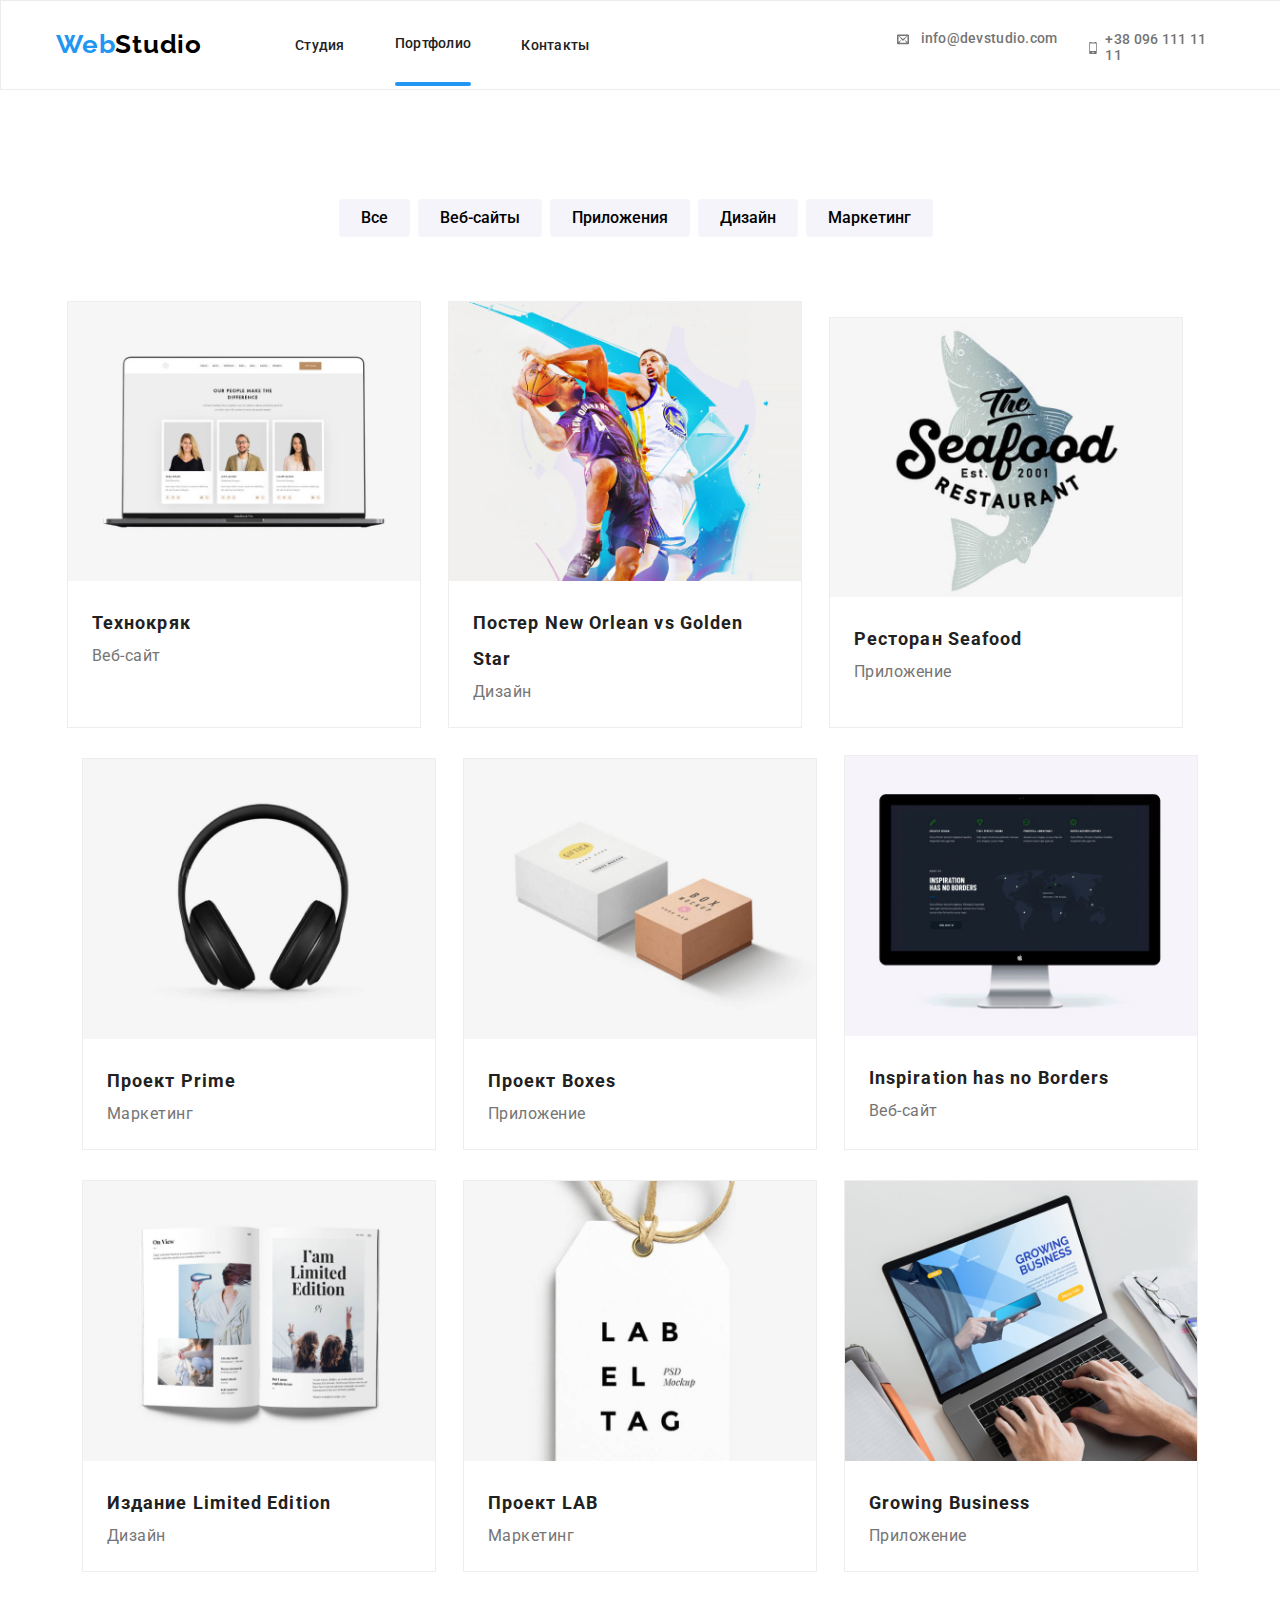
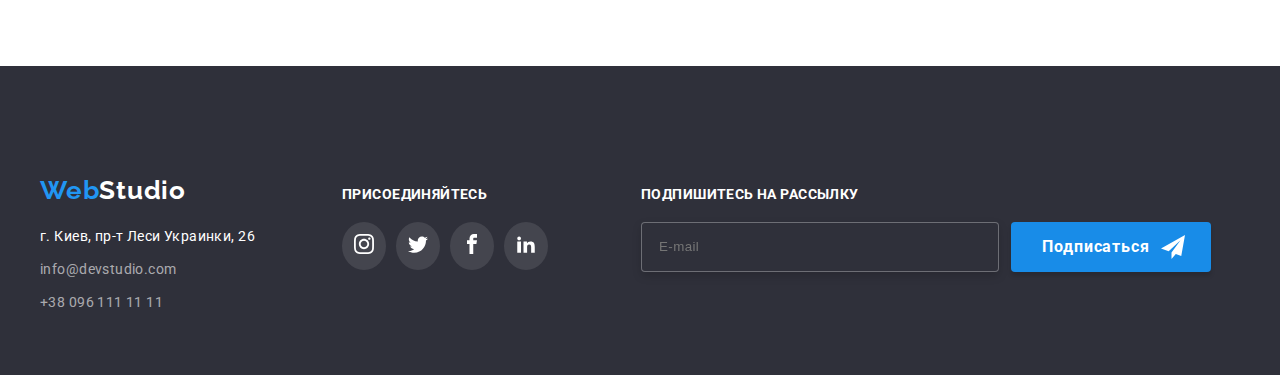
==== commit 741ff9d6: "22.01.22" ====
--- a/Portfolio/portfolio.html
+++ b/Portfolio/portfolio.html
@@ -22,10 +22,10 @@
   <!--Top line-->
   <body>
     <section class="section-header-portfolio">
-      <div class="container">
+       <div class="container">
         <header class="header__top-line">
           <nav class="header__nav">
-            <a class="top-line-link" href="https://github.com/"
+             <a class="top-line-link" href="https://github.com/"
               ><span class="span">Web</span>Studio</a>
               <button type="button" class="menu-button"
               data-menu-button>
@@ -41,32 +41,32 @@
               </button>
              <div class="menu-container" id="menu-container" data-menu>
                  <ul class="top-link">
-              <li class="top-link__item">
-                <a class="top-link__nav" href="../index.html">Студия</a>
-              </li>
-              <li class="top-link__item">
-                <a class="top-link__nav activ" href="Portfolio/"
-                  >Портфолио</a>
-                </li>
-              <li class="top-link__item">
-                <a class="top-link__nav" href="">Контакты</a>
-              </li>
-            </ul>
-            <ul class="adress">
-              <li class="adress-item">
-                <a class="mail-link" href="mailto:info@devstudio.com">
-                  <svg class="mail-icon">
-                    <use href=./img/symbol-defs.svg#icon-envelop></use>
-                  </svg> info@devstudio.com
-                </a>
-              </li>
-              <li>
-                <a class="tel-link" href="tel:+380961111111">
-                 <svg class="tel-icon">
-                   <use href=./img/symbol-defs.svg#icon-mobile></use>
-                 </svg> +38 096 111 11 11</a>
-              </li>
-            </ul>
+                     <li class="top-link__item">
+                       <a class="top-link__nav" href="../index.html">Студия</a>
+                     </li>
+                     <li class="top-link__item">
+                       <a class="top-link__nav activ" href="Portfolio/portfolio.html"
+                            >Портфолио</a>
+                     </li>
+                     <li class="top-link__item">
+                       <a class="top-link__nav" href="">Контакты</a>
+                     </li>
+                 </ul>
+               <ul class="adress">
+                 <li class="tel">
+                    <a class="tel-link" href="tel:+380961111111">
+                      <svg class="tel-icon">
+                        <use href=./img/symbol-defs.svg#icon-mobile></use>
+                      </svg> +38 096 111 11 11</a >
+                 </li>
+                  <li class="adress-item">
+                    <a class="mail-link" href="mailto:info@devstudio.com">
+                       <svg class="mail-icon">
+                         <use href=./img/symbol-defs.svg#icon-envelop></use>
+                       </svg> info@devstudio.com
+                    </a>
+                 </li>
+              </ul>
            </div>     
           </nav>
         </header>
@@ -96,11 +96,11 @@
             </ul>
           </div>
 
-          <ul class="portfolio-img">
+          <ul class="portfolio">
             <li class="container1">
               <a href="#" class="work">
                 <div class="portfolio-description">
-                   <img src="img/img(1).jpg"  alt="ноутбук"/>
+                   <img class="img-portfolio" src="img/img(1).jpg"  alt="ноутбук"/>
                     <p class="description-text">
                       Технокряк это современная площадка распространения коронавируса. Компании
                        используют эту платформу для цифрового шпионажа и атак на защищённые сервера
@@ -116,7 +116,7 @@
             <li class="container2">
               <a href="#" class="work">
                  <div class="portfolio-description">
-                   <img src="img/img.jpg" alt="игра-в-баскетбол" />
+                   <img class="img-portfolio" src="img/img.jpg" alt="игра-в-баскетбол" />
                     <p class="description-text">
                       Технокряк это современная площадка распространения коронавируса. Компании
                        используют эту платформу для цифрового шпионажа и атак на защищённые сервера
@@ -134,7 +134,7 @@
             <li class="container3">
              <a href="#" class="work">
                   <div class="portfolio-description">
-                   <img src="img/img(2).jpg" alt="логотип-ресторана" />
+                   <img class="img-portfolio" src="img/img(2).jpg" alt="логотип-ресторана" />
                     <p class="description-text">
                       Технокряк это современная площадка распространения коронавируса. Компании
                        используют эту платформу для цифрового шпионажа и атак на защищённые сервера
@@ -151,7 +151,7 @@
             <li class="container4">
               <a href="#" class="work">
                 <div class="portfolio-description">
-                  <img src="img/img(3).jpg" alt="наушники" />
+                  <img class="img-portfolio" src="img/img(3).jpg" alt="наушники" />
                   <p class="description-text">
                       Технокряк это современная площадка распространения коронавируса. Компании
                        используют эту платформу для цифрового шпионажа и атак на защищённые сервера
@@ -168,7 +168,7 @@
             <li class="container5">
               <a href="#" class="work">
                  <div class="portfolio-description">
-                   <img src="img/img(4).jpg" alt="коробки" />
+                   <img class="img-portfolio" src="img/img(4).jpg" alt="коробки" />
                     <p class="description-text">
                       Технокряк это современная площадка распространения коронавируса. Компании
                        используют эту платформу для цифрового шпионажа и атак на защищённые сервера
@@ -185,7 +185,7 @@
             <li class="container6">
               <a href="#" class="work">
                 <div class="portfolio-description">
-                   <img src="img/img(5).jpg" alt="монитор" />
+                   <img class="img-portfolio" src="img/img(5).jpg" alt="монитор" />
                    <p class="description-text">
                       Технокряк это современная площадка распространения коронавируса. Компании
                        используют эту платформу для цифрового шпионажа и атак на защищённые сервера
@@ -201,7 +201,7 @@
             <li class="container7">
               <a href="#" class="work">
                 <div class="portfolio-description">
-                   <img src="img/img(6).jpg" alt="книжка" />
+                   <img class="img-portfolio" src="img/img(6).jpg" alt="книжка" />
                     <p class="description-text">
                       Технокряк это современная площадка распространения коронавируса. Компании
                        используют эту платформу для цифрового шпионажа и атак на защищённые сервера
@@ -218,7 +218,7 @@
             <li class="container8">
               <a href="#" class="work">
                 <div class="portfolio-description">
-                   <img src="img/img(7).jpg" alt="бирка" />
+                   <img class="img-portfolio" src="img/img(7).jpg" alt="бирка" />
                    <p class="description-text">
                       Технокряк это современная площадка распространения коронавируса. Компании
                        используют эту платформу для цифрового шпионажа и атак на защищённые сервера
@@ -235,7 +235,7 @@
             <li class="container9">
                <a href="#" class="work">
                   <div class="portfolio-description">
-                     <img src="img/img(8).jpg" alt="ноутбук" />
+                     <img class="img-portfolio" src="img/img(8).jpg" alt="ноутбук" />
                      <p class="description-text">
                        Технокряк это современная площадка распространения коронавируса. Компании
                        используют эту платформу для цифрового шпионажа и атак на защищённые сервера
--- a/css/main.min.css
+++ b/css/main.min.css
@@ -1,2 +1,2 @@
-:root{--primary-text-color: #757575;--title-text-color: #212121;--accent-color: #ffffff}*{margin:0;padding:0;border:none}body{font-family:Roboto, sans-serif}ul{padding:0;margin:0;list-style:none}a{text-decoration:none}@media screen and (min-width: 319px){.container{margin:0 auto;padding-left:15px;padding-right:15px;-webkit-box-sizing:border-box;box-sizing:border-box}}@media screen and (min-width: 767px){.container{margin:0 auto;padding-left:15px;padding-right:15px;-webkit-box-sizing:border-box;box-sizing:border-box}}@media screen and (min-width: 1280px){.container{width:1200px;margin:0 auto;padding-left:15px;padding-right:15px;-webkit-box-sizing:border-box;box-sizing:border-box}}.button{margin-top:30px;padding:10px 32px;font-family:Roboto;font-style:normal;font-weight:bold;font-size:16px;line-height:1.87;background:#188ce8;-webkit-box-shadow:0px 4px 4px rgba(0,0,0,0.15);box-shadow:0px 4px 4px rgba(0,0,0,0.15);-webkit-border-radius:4px;border-radius:4px;letter-spacing:0.06em;color:#ffffff}@media screen and (min-width: 319px){.backdrop{padding:93px 15px;position:fixed;top:0;left:0;width:100%;height:100%;background:rgba(0,0,0,0.2);opacity:1;z-index:1;-webkit-transition:opacity 250ms cubic-bezier(0.4, 0, 0.2, 1);-o-transition:opacity 250ms cubic-bezier(0.4, 0, 0.2, 1);transition:opacity 250ms cubic-bezier(0.4, 0, 0.2, 1);overflow-y:scroll}}@media screen and (min-width: 1280px){.backdrop{position:fixed;top:0;left:0;width:100%;height:100%;background:rgba(0,0,0,0.2);opacity:1;z-index:1;-webkit-transition:opacity 250ms cubic-bezier(0.4, 0, 0.2, 1);-o-transition:opacity 250ms cubic-bezier(0.4, 0, 0.2, 1);transition:opacity 250ms cubic-bezier(0.4, 0, 0.2, 1)}}.backdrop.is-hidden{opacity:0;pointer-events:none}.backdrop.is-hidden .modal{-webkit-transform:translate(-50%, -50%) scale(0.1);-ms-transform:translate(-50%, -50%) scale(0.1);transform:translate(-50%, -50%) scale(0.1)}@media screen and (min-width: 319px){.modal{position:absolute;margin:0 auto;padding-left:40px;padding-right:40px;top:50%;left:50%;width:450px;height:609px;background:#ffffff;-webkit-box-shadow:0px 1px 3px rgba(0,0,0,0.12),0px 1px 1px rgba(0,0,0,0.14),0px 2px 1px rgba(0,0,0,0.2);box-shadow:0px 1px 3px rgba(0,0,0,0.12),0px 1px 1px rgba(0,0,0,0.14),0px 2px 1px rgba(0,0,0,0.2);-webkit-border-radius:4px;border-radius:4px;-webkit-transform:translate(-50%, -50%) scale(1);-ms-transform:translate(-50%, -50%) scale(1);transform:translate(-50%, -50%) scale(1);-webkit-transition:-webkit-transform 250ms cubic-bezier(0.4, 0, 0.2, 1);transition:-webkit-transform 250ms cubic-bezier(0.4, 0, 0.2, 1);-o-transition:transform 250ms cubic-bezier(0.4, 0, 0.2, 1);transition:transform 250ms cubic-bezier(0.4, 0, 0.2, 1);transition:transform 250ms cubic-bezier(0.4, 0, 0.2, 1), -webkit-transform 250ms cubic-bezier(0.4, 0, 0.2, 1)}}@media screen and (min-width: 1280px){.modal{position:absolute;top:50%;left:50%;width:528px;min-height:581px;padding:40px;background:#ffffff;-webkit-box-shadow:0px 1px 3px rgba(0,0,0,0.12),0px 1px 1px rgba(0,0,0,0.14),0px 2px 1px rgba(0,0,0,0.2);box-shadow:0px 1px 3px rgba(0,0,0,0.12),0px 1px 1px rgba(0,0,0,0.14),0px 2px 1px rgba(0,0,0,0.2);-webkit-border-radius:4px;border-radius:4px;-webkit-transform:translate(-50%, -50%) scale(1);-ms-transform:translate(-50%, -50%) scale(1);transform:translate(-50%, -50%) scale(1);-webkit-transition:-webkit-transform 250ms cubic-bezier(0.4, 0, 0.2, 1);transition:-webkit-transform 250ms cubic-bezier(0.4, 0, 0.2, 1);-o-transition:transform 250ms cubic-bezier(0.4, 0, 0.2, 1);transition:transform 250ms cubic-bezier(0.4, 0, 0.2, 1);transition:transform 250ms cubic-bezier(0.4, 0, 0.2, 1), -webkit-transform 250ms cubic-bezier(0.4, 0, 0.2, 1)}}.close-modal{position:absolute;top:8px;right:8px;width:30px;height:30px;border:1px solid rgba(0,0,0,0.1);-webkit-border-radius:50%;border-radius:50%;background-color:#fff;cursor:pointer}.close-button{margin-top:5px}.close-button:hover,:focus{outline:none;border-color:rgba(0,0,0,0.1);fill:#2196f3;-webkit-transition:fill 250ms cubic-bezier(0.4, 0, 0.2, 1);-o-transition:fill 250ms cubic-bezier(0.4, 0, 0.2, 1);transition:fill 250ms cubic-bezier(0.4, 0, 0.2, 1)}@media screen and (min-width: 319px){.title-modal{margin-top:40px;display:block;width:370px;height:40px;font-family:Roboto;font-style:normal;font-weight:bold;font-size:20px;line-height:23px;text-align:center;letter-spacing:0.03em;color:#212121}}@media screen and (min-width: 1280px){.title-modal{margin-top:0;display:block;margin-bottom:20px;width:448px;height:23px;font-family:Roboto;font-style:normal;font-weight:bold;font-size:20px;line-height:23px;text-align:center;letter-spacing:0.03em;color:#212121}}@media screen and (min-width: 319px){.form-container{margin:0 auto}}@media screen and (min-width: 1280px){.form-container{margin-top:12px}}@media screen and (min-width: 319px){.form-field{margin-top:20px;display:block;margin-bottom:10px;position:relative}}@media screen and (min-width: 1280px){.form-field{margin-top:20px;display:block;margin-bottom:10px;position:relative}}.form-field input,.form-messeg{width:100%;height:40px;border:1px solid rgba(33,33,33,0.2);-webkit-border-radius:4px;border-radius:4px;font-size:16px;margin-top:15px;padding:0 10px 0 40px;-webkit-transition:250ms linear border;-o-transition:250ms linear border;transition:250ms linear border}.form-field input:focus,.form-messeg:focus{outline:none;border:1px solid #2196f3}.form-field input:focus+svg,.form-messeg:focus+svg{fill:#2196f3}.form-messeg{resize:none;height:120px;padding:12px 16px}.label-modal{display:block;position:absolute;font-family:Roboto;font-style:normal;font-weight:normal;font-size:12px;line-height:14px;letter-spacing:0.01em;color:#757575;margin-top:-4px}.modal-icon{position:absolute;top:50%;left:10px;-webkit-transition:250ms linear fill;-o-transition:250ms linear fill;transition:250ms linear fill}.form-messeg:placeholder{color:rgba(117,117,117,0.5)}@media screen and (min-width: 319px){.policy-box{font-family:Roboto;font-style:normal;font-weight:normal;font-size:11px;line-height:1.16px;letter-spacing:0.03em;color:#757575;margin-bottom:30px;display:-webkit-box;display:-webkit-flex;display:-ms-flexbox;display:flex;-webkit-box-align:center;-webkit-align-items:center;-ms-flex-align:center;align-items:center}}@media screen and (min-width: 1280px){.policy-box{font-family:Roboto;font-style:normal;font-weight:normal;font-size:13px;line-height:1.71px;letter-spacing:0.03em;color:#757575;margin-bottom:30px;margin-left:10px;display:-webkit-box;display:-webkit-flex;display:-ms-flexbox;display:flex;-webkit-box-align:center;-webkit-align-items:center;-ms-flex-align:center;align-items:center}}.policy-box a{color:#2196f3;text-decoration:underline;padding-left:5px}.policy-chackbox{position:absolute;width:1px;height:1px;margin:1px;border:0px;padding:0px;clip:rect(0 0 0 0);overflow:hidden}.policy-chackbox:checked+.policy-box::before{background-color:#2196f3;background-image:url(../img/icon-check.svg);background-repeat:no-repeat;background-position:center;border-color:transparent}.policy-chackbox:focus+.policy-box::before{border:none;outline:1px solid #2196f3}.policy-box::before{content:"";width:16px;height:16px;border:1px solid #212121;-webkit-border-radius:2px;border-radius:2px;margin-right:7px}@media screen and (min-width: 319px){.form-submit{width:200px;height:50px;font-family:Roboto;font-style:normal;font-weight:bold;font-size:16px;line-height:1.87;background:#188ce8;-webkit-box-shadow:0px 4px 4px rgba(0,0,0,0.15);box-shadow:0px 4px 4px rgba(0,0,0,0.15);-webkit-border-radius:4px;border-radius:4px;letter-spacing:0.06em;color:#ffffff}}@media screen and (min-width: 1280px){.form-submit{width:200px;height:50px;font-family:Roboto;font-style:normal;font-weight:bold;font-size:16px;line-height:1.87;background:#188ce8;-webkit-box-shadow:0px 4px 4px rgba(0,0,0,0.15);box-shadow:0px 4px 4px rgba(0,0,0,0.15);-webkit-border-radius:4px;border-radius:4px;letter-spacing:0.06em;color:#ffffff}}@media screen and (min-width: 319px){.footer-submit{margin-top:20px;width:200px;height:50px;font-family:Roboto;font-style:normal;font-weight:bold;font-size:16px;line-height:1.87;background:#188ce8;-webkit-box-shadow:0px 4px 4px rgba(0,0,0,0.15);box-shadow:0px 4px 4px rgba(0,0,0,0.15);-webkit-border-radius:4px;border-radius:4px;letter-spacing:0.06em;color:#ffffff;background-image:url(../img/icon-send.svg);background-repeat:no-repeat;background-position-y:center;background-position-x:150px}}@media screen and (min-width: 1280px){.footer-submit{width:200px;height:50px;margin-top:20px;margin-left:12px;font-family:Roboto;font-style:normal;font-weight:bold;font-size:16px;line-height:1.87;background:#188ce8;-webkit-box-shadow:0px 4px 4px rgba(0,0,0,0.15);box-shadow:0px 4px 4px rgba(0,0,0,0.15);-webkit-border-radius:4px;border-radius:4px;letter-spacing:0.06em;color:#ffffff;background-image:url(../img/icon-send.svg);background-repeat:no-repeat;background-position-y:center;background-position-x:150px}}@media screen and (min-width: 319px){.header{padding:16px 0;position:relative}}@media screen and (min-width: 767px){.header{padding:20px 0}}@media screen and (min-width: 1280px){.header{width:100%;background:#ffffff;padding:25px 0}}@media screen and (min-width: 319px){.hiro{width:100%;background:rgba(47,48,58,0.4);padding:118px 0;min-height:480px;background-position:center;background-repeat:no-repeat;background-image:-webkit-gradient(linear, left top, right top, from(rgba(0,0,0,0.5)), to(rgba(0,0,0,0.5))),url(../img/img7.jpg);background-image:-webkit-linear-gradient(left, rgba(0,0,0,0.5), rgba(0,0,0,0.5)),url(../img/img7.jpg);background-image:-o-linear-gradient(left, rgba(0,0,0,0.5), rgba(0,0,0,0.5)),url(../img/img7.jpg);background-image:linear-gradient(to right, rgba(0,0,0,0.5), rgba(0,0,0,0.5)),url(../img/img7.jpg)}}@media screen and (min-width: 1280px){.hiro{width:100%;background:rgba(47,48,58,0.4);padding:200px 0 200px 0;height:600px;background-position:center;background-repeat:no-repeat;background-image:-webkit-gradient(linear, left top, right top, from(rgba(0,0,0,0.5)), to(rgba(0,0,0,0.5))),url(../img/img7.jpg);background-image:-webkit-linear-gradient(left, rgba(0,0,0,0.5), rgba(0,0,0,0.5)),url(../img/img7.jpg);background-image:-o-linear-gradient(left, rgba(0,0,0,0.5), rgba(0,0,0,0.5)),url(../img/img7.jpg);background-image:linear-gradient(to right, rgba(0,0,0,0.5), rgba(0,0,0,0.5)),url(../img/img7.jpg)}}@media screen and (min-width: 319px){.peculiarities{padding-top:60px}}@media screen and (min-width: 1280px){.peculiarities{padding-top:94px}}@media screen and (min-width: 319px){.what-are-we-doing{display:none}}@media screen and (min-width: 1280px){.what-are-we-doing{display:block;padding:94px 0}}@media screen and (min-width: 319px){.our-team{text-align:center;padding-top:94px;padding-bottom:94px;background:#f5f4fa}}@media screen and (min-width: 767px){.our-team{padding:60px 0}}@media screen and (min-width: 1280px){.our-team{text-align:center;padding-top:94px;padding-bottom:94px;background:#f5f4fa}}@media screen and (min-width: 1280px){.regular-customers{width:100%;margin:0 auto;text-align:center;padding-top:94px;padding-bottom:94px}}@media screen and (min-width: 319px){.footer-title{width:100%;padding:60px 0;background-color:#2f303a}}@media screen and (min-width: 1280px){.footer-title{width:100%;padding:60px 0;background-color:#2f303a}}@media screen and (min-width: 319px){.footer{margin:0 auto;padding:0 15px}}@media screen and (min-width: 1280px){.footer{width:1200px;margin:0 auto;padding:0 15px}}@media screen and (min-width: 319px){.header__nav{display:-webkit-box;display:-webkit-flex;display:-ms-flexbox;display:flex}}@media screen and (min-width: 1280px){.header__nav{padding:0;-webkit-box-align:center;-webkit-align-items:center;-ms-flex-align:center;align-items:center;display:-webkit-box;display:-webkit-flex;display:-ms-flexbox;display:flex}}@media screen and (min-width: 319px){.top-line-link{font-family:Raleway;font-style:normal;font-weight:bold;font-size:24px;line-height:1.16;letter-spacing:0.03em;color:#000;text-decoration:none;-webkit-transition:background-color,fill,color 250ms cubic-bezier(0.4, 0, 0.2, 1);-o-transition:background-color,fill,color 250ms cubic-bezier(0.4, 0, 0.2, 1);transition:background-color,fill,color 250ms cubic-bezier(0.4, 0, 0.2, 1)}.top-line-link:hover,.top-line-link:focus{color:#2196f3}}@media screen and (min-width: 767px){.top-line-link{display:-webkit-box;display:-webkit-flex;display:-ms-flexbox;display:flex;-webkit-box-align:center;-webkit-align-items:center;-ms-flex-align:center;align-items:center;font-family:Raleway;font-style:normal;font-weight:bold;font-size:24px;line-height:1.16;letter-spacing:0.03em;color:#000;text-decoration:none;-webkit-transition:background-color,fill,color 250ms cubic-bezier(0.4, 0, 0.2, 1);-o-transition:background-color,fill,color 250ms cubic-bezier(0.4, 0, 0.2, 1);transition:background-color,fill,color 250ms cubic-bezier(0.4, 0, 0.2, 1)}.top-line-link:hover,.top-line-link:focus{color:#2196f3}}@media screen and (min-width: 1280px){.top-line-link{font-family:Raleway;font-style:normal;font-weight:bold;font-size:26px;line-height:1.19;letter-spacing:0.03em;color:#000;text-decoration:none;-webkit-transition:background-color,fill,color 250ms cubic-bezier(0.4, 0, 0.2, 1);-o-transition:background-color,fill,color 250ms cubic-bezier(0.4, 0, 0.2, 1);transition:background-color,fill,color 250ms cubic-bezier(0.4, 0, 0.2, 1)}.top-line-link:hover,.top-line-link:focus{color:#2196f3}}@media screen and (min-width: 319px){.menu-button{position:absolute;top:22px;right:22px;-webkit-box-align:center;-webkit-align-items:center;-ms-flex-align:center;align-items:center;display:-webkit-inline-box;display:-webkit-inline-flex;display:-ms-inline-flexbox;display:inline-flex;background-color:transparent;z-index:2}}@media screen and (min-width: 767px){.menu-button{display:none}}@media screen and (min-width: 1280px){.menu-button{display:none}}@media screen and (min-width: 319px){.menu-button .icon-close{display:none}}@media screen and (min-width: 319px){.menu-button.is-open .icon-close{display:block;z-index:2}}@media screen and (min-width: 319px){.menu-button.is-open .icon-menu{display:none}}@media screen and (min-width: 767px){.mobile-menu{display:none}}@media screen and (min-width: 1280px){.mobile-menu{display:none}}@media screen and (min-width: 319px){.menu-container .menu-container.is-open{position:absolute;display:block;width:480px;height:796px;left:0;background:#fff}}@media screen and (min-width: 767px){.menu-container{display:-webkit-box;display:-webkit-flex;display:-ms-flexbox;display:flex}}@media screen and (min-width: 1280px){.menu-container{display:block;display:-webkit-box;display:-webkit-flex;display:-ms-flexbox;display:flex;-webkit-box-align:center;-webkit-align-items:center;-ms-flex-align:center;align-items:center}}@media screen and (min-width: 767px){.top-link{display:-webkit-box;display:-webkit-flex;display:-ms-flexbox;display:flex;-webkit-box-align:center;-webkit-align-items:center;-ms-flex-align:center;align-items:center}}@media screen and (min-width: 1280px){.top-link{display:block;display:-webkit-box;display:-webkit-flex;display:-ms-flexbox;display:flex;-webkit-box-align:center;-webkit-align-items:center;-ms-flex-align:center;align-items:center;-webkit-box-pack:center;-webkit-justify-content:center;-ms-flex-pack:center;justify-content:center}}.link1:hover,.link1:focus{color:#2196f3}@media screen and (min-width: 319px){.top-link__item:nth-child(1){margin-top:48px;margin-left:40px}}@media screen and (min-width: 767px){.top-link__item:nth-child(1){margin:0 50px 0 88px}}@media screen and (min-width: 1280px){.top-link__item:nth-child(1){margin:0 50px 0 93px}}@media screen and (min-width: 319px){.top-link__item:nth-child(2){margin:32px 0;margin-left:40px}}@media screen and (min-width: 767px){.top-link__item:nth-child(2){margin:0;margin-right:50px}}@media screen and (min-width: 1280px){.top-link__item:nth-child(2){margin:0;margin-right:50px}}@media screen and (min-width: 319px){.top-link__item:nth-child(3){margin-left:40px}}@media screen and (min-width: 767px){.top-link__item:nth-child(3){margin-left:0}}@media screen and (min-width: 767px){.adress-item:nth-child(1){margin-left:84px}}@media screen and (min-width: 1280px){.adress-item:nth-child(1){margin:0 30px 0 305px}}@media screen and (min-width: 319px){.top-link__nav{font-family:Roboto;font-style:normal;font-weight:500;font-size:40px;line-height:1.17;text-align:center;letter-spacing:0.02em;color:#212121}.top-link__nav:hover,.top-link__nav:focus{color:#2196f3}}@media screen and (min-width: 767px){.top-link__nav{font-family:Roboto;font-style:normal;font-weight:500;font-size:14px;line-height:1.14;letter-spacing:0.02em;text-decoration:none;color:#212121;-webkit-transition:background-color,fill,color 250ms cubic-bezier(0.4, 0, 0.2, 1);-o-transition:background-color,fill,color 250ms cubic-bezier(0.4, 0, 0.2, 1);transition:background-color,fill,color 250ms cubic-bezier(0.4, 0, 0.2, 1)}.top-link__nav:hover,.top-link__nav:focus{color:#2196f3}}@media screen and (min-width: 1280px){.top-link__nav{font-family:Roboto;font-style:normal;font-weight:500;font-size:14px;line-height:1.14;letter-spacing:0.02em;text-decoration:none;color:#212121;-webkit-transition:background-color,fill,color 250ms cubic-bezier(0.4, 0, 0.2, 1);-o-transition:background-color,fill,color 250ms cubic-bezier(0.4, 0, 0.2, 1);transition:background-color,fill,color 250ms cubic-bezier(0.4, 0, 0.2, 1)}.top-link__nav:hover,.top-link__nav:focus{color:#2196f3}}@media screen and (min-width: 767px){.activ::after{content:"";display:block;position:relative;top:30px;bottom:auto;width:100%;height:4px;background-color:#2196f3;-webkit-border-radius:2px;border-radius:2px}}@media screen and (min-width: 1280px){.activ::after{content:"";display:block;position:relative;top:30px;bottom:auto;width:100%;height:4px;background-color:#2196f3;-webkit-border-radius:2px;border-radius:2px}}@media screen and (min-width: 1280px){.adress{display:block;display:-webkit-box;display:-webkit-flex;display:-ms-flexbox;display:flex;-webkit-box-orient:vertical;-webkit-box-direction:reverse;-webkit-flex-direction:column-reverse;-ms-flex-direction:column-reverse;flex-direction:column-reverse}}@media screen and (min-width: 319px){.adress-item{margin-top:10px;margin-left:40px}}@media screen and (min-width: 767px){.adress-item{margin-left:84px}}@media screen and (min-width: 1280px){.adress-item{margin-top:5px;margin-left:305px}}@media screen and (min-width: 319px){.mail-icon{display:none}}@media screen and (min-width: 767px){.mail-icon{display:block;width:16px;height:12px;margin-right:10px;fill:var(--primary-text-color);-webkit-transition:background-color,fill,color 250ms cubic-bezier(0.4, 0, 0.2, 1);-o-transition:background-color,fill,color 250ms cubic-bezier(0.4, 0, 0.2, 1);transition:background-color,fill,color 250ms cubic-bezier(0.4, 0, 0.2, 1)}}@media screen and (min-width: 1280px){.mail-icon{display:block;width:16px;height:12px;margin-right:10px;fill:var(--primary-text-color);-webkit-transition:background-color,fill,color 250ms cubic-bezier(0.4, 0, 0.2, 1);-o-transition:background-color,fill,color 250ms cubic-bezier(0.4, 0, 0.2, 1);transition:background-color,fill,color 250ms cubic-bezier(0.4, 0, 0.2, 1)}}@media screen and (min-width: 319px){.mail-link{font-family:Roboto;font-style:normal;font-weight:500;font-size:24px;line-height:28px;letter-spacing:0.02em;color:#757575;-webkit-transition:background-color,fill,color 250ms cubic-bezier(0.4, 0, 0.2, 1);-o-transition:background-color,fill,color 250ms cubic-bezier(0.4, 0, 0.2, 1);transition:background-color,fill,color 250ms cubic-bezier(0.4, 0, 0.2, 1)}.mail-link:hover,.mail-link:focus{color:#2196f3}}@media screen and (min-width: 767px){.mail-link{display:-webkit-box;display:-webkit-flex;display:-ms-flexbox;display:flex;-webkit-box-align:center;-webkit-align-items:center;-ms-flex-align:center;align-items:center;font-family:Roboto;font-style:normal;font-weight:500;font-size:12px;line-height:1.16;letter-spacing:0.02em;color:#757575;text-decoration:none;-webkit-transition:background-color,fill,color 250ms cubic-bezier(0.4, 0, 0.2, 1);-o-transition:background-color,fill,color 250ms cubic-bezier(0.4, 0, 0.2, 1);transition:background-color,fill,color 250ms cubic-bezier(0.4, 0, 0.2, 1)}.mail-link:hover,.mail-link:focus{color:#2196f3}.mail-link:hover .mail-icon,.mail-link:focus .mail-icon{fill:#2196f3}}@media screen and (min-width: 1280px){.mail-link{display:-webkit-box;display:-webkit-flex;display:-ms-flexbox;display:flex;-webkit-box-align:center;-webkit-align-items:center;-ms-flex-align:center;align-items:center;font-family:Roboto;font-style:normal;font-weight:500;font-size:14px;line-height:1.14;letter-spacing:0.02em;color:#757575;text-decoration:none;-webkit-transition:background-color,fill,color 250ms cubic-bezier(0.4, 0, 0.2, 1);-o-transition:background-color,fill,color 250ms cubic-bezier(0.4, 0, 0.2, 1);transition:background-color,fill,color 250ms cubic-bezier(0.4, 0, 0.2, 1)}.mail-link:hover,.mail-link:focus{color:#2196f3}.mail-link:hover .mail-icon,.mail-link:focus .mail-icon{fill:#2196f3}}@media screen and (min-width: 319px){.tel{-webkit-box-orient:horizontal;-webkit-box-direction:reverse;-webkit-flex-direction:row-reverse;-ms-flex-direction:row-reverse;flex-direction:row-reverse;margin-top:302px;margin-left:40px}}@media screen and (min-width: 767px){.tel{margin-top:10px;margin-left:84px}}@media screen and (min-width: 1280px){.tel{margin-top:-15px;margin-left:495px}}@media screen and (min-width: 319px){.tel-icon{display:none}}@media screen and (min-width: 767px){.tel-icon{display:block;width:16px;height:12px;margin-right:5px;fill:var(--primary-text-color)}}@media screen and (min-width: 1280px){.tel-icon{display:block;width:16px;height:12px;margin-right:5px;fill:var(--primary-text-color)}}@media screen and (min-width: 319px){.tel-link{font-family:Roboto;font-style:normal;font-weight:500;font-size:34px;line-height:40px;letter-spacing:0.02em;color:#2196f3}}@media screen and (min-width: 767px){.tel-link{display:-webkit-box;display:-webkit-flex;display:-ms-flexbox;display:flex;-webkit-box-align:center;-webkit-align-items:center;-ms-flex-align:center;align-items:center;font-family:Roboto;font-style:normal;font-weight:500;font-size:12px;line-height:1.16;letter-spacing:0.02em;text-decoration:none;color:#757575;-webkit-transition:background-color,fill,color 250ms cubic-bezier(0.4, 0, 0.2, 1);-o-transition:background-color,fill,color 250ms cubic-bezier(0.4, 0, 0.2, 1);transition:background-color,fill,color 250ms cubic-bezier(0.4, 0, 0.2, 1)}.tel-link:hover,.tel-link:focus{color:#2196f3}.tel-link:hover:hover .tel-icon,.tel-link:hover:focus .tel-icon,.tel-link:focus:hover .tel-icon,.tel-link:focus:focus .tel-icon{fill:#2196f3}}@media screen and (min-width: 1280px){.tel-link{font-family:Roboto;font-style:normal;font-weight:500;font-size:14px;line-height:1.14;letter-spacing:0.02em;text-decoration:none;color:#757575;-webkit-transition:background-color,fill,color 250ms cubic-bezier(0.4, 0, 0.2, 1);-o-transition:background-color,fill,color 250ms cubic-bezier(0.4, 0, 0.2, 1);transition:background-color,fill,color 250ms cubic-bezier(0.4, 0, 0.2, 1)}.tel-link:hover,.tel-link:focus{color:#2196f3}.tel-link:hover:hover .tel-icon,.tel-link:hover:focus .tel-icon,.tel-link:focus:hover .tel-icon,.tel-link:focus:focus .tel-icon{fill:#2196f3}}.span{color:#2196f3}@media screen and (min-width: 319px){.menu-container{display:none}.menu-container.is-open{position:absolute;display:block;width:420px;height:796px;left:0;background:#fff}}@media screen and (min-width: 767px){.menu-container{display:-webkit-box;display:-webkit-flex;display:-ms-flexbox;display:flex}}@media screen and (min-width: 319px){.title-container{margin:0 auto;text-align:center;padding:0 15px}}@media screen and (min-width: 767px){.title-container{text-align:center;margin:0 auto;padding:0 15px}}@media screen and (min-width: 1280px){.title-container{text-align:center;margin:0 auto;padding:0 15px}}@media screen and (min-width: 319px){.text{font-family:Roboto;font-style:normal;font-weight:900;font-size:26px;line-height:1.61;text-align:center;letter-spacing:0.06em;text-transform:uppercase;color:#ffffff}}@media screen and (min-width: 1280px){.text{font-family:Roboto;font-style:normal;font-weight:900;font-size:44px;line-height:1.36;text-align:center;letter-spacing:0.06em;text-transform:uppercase;color:#ffffff}}@media screen and (min-width: 767px){.group-peculiarities{display:-webkit-box;display:-webkit-flex;display:-ms-flexbox;display:flex;-webkit-flex-wrap:wrap;-ms-flex-wrap:wrap;flex-wrap:wrap;margin-bottom:60px}}@media screen and (min-width: 1280px){.group-peculiarities{display:-webkit-box;display:-webkit-flex;display:-ms-flexbox;display:flex;-webkit-flex-wrap:nowrap;-ms-flex-wrap:nowrap;flex-wrap:nowrap;margin-bottom:0}}@media screen and (min-width: 1280px){.feature:not(:last-child){width:270px;height:120px;margin-right:30px}}@media screen and (min-width: 767px){.feature:nth-child(odd){margin-right:30px}}@media screen and (min-width: 767px){.feature{width:354px}}@media screen and (min-width: 319px){.feature__antenna{width:70px;height:70px}}@media screen and (min-width: 767px){.feature__antenna{width:70px;height:70px}}@media screen and (min-width: 1280px){.feature__antenna{width:70px;height:70px}}@media screen and (min-width: 319px){.feature-svg{display:-webkit-box;display:-webkit-flex;display:-ms-flexbox;display:flex;-webkit-box-pack:center;-webkit-justify-content:center;-ms-flex-pack:center;justify-content:center;-webkit-box-align:center;-webkit-align-items:center;-ms-flex-align:center;align-items:center;height:120px;background:#f5f4fa;-webkit-border-radius:4px;border-radius:4px}}@media screen and (min-width: 767px){.feature-svg{display:-webkit-box;display:-webkit-flex;display:-ms-flexbox;display:flex;-webkit-box-pack:center;-webkit-justify-content:center;-ms-flex-pack:center;justify-content:center;-webkit-box-align:center;-webkit-align-items:center;-ms-flex-align:center;align-items:center;width:354px;background:#f5f4fa;-webkit-border-radius:4px;border-radius:4px}}@media screen and (min-width: 1280px){.feature-svg{display:-webkit-box;display:-webkit-flex;display:-ms-flexbox;display:flex;-webkit-box-pack:center;-webkit-justify-content:center;-ms-flex-pack:center;justify-content:center;-webkit-box-align:center;-webkit-align-items:center;-ms-flex-align:center;align-items:center;width:270px;height:120px;background:#f5f4fa;-webkit-border-radius:4px;border-radius:4px}}@media screen and (min-width: 319px){.feature__clock{width:70px;height:70px}}@media screen and (min-width: 1280px){.feature__clock{width:70px;height:70px}}@media screen and (min-width: 319px){.feature__diagram{width:70px;height:70px}}@media screen and (min-width: 1280px){.feature__diagram{width:70px;height:70px}}@media screen and (min-width: 319px){.feature__astronaut{width:70px;height:70px}}@media screen and (min-width: 1280px){.feature__astronaut{width:70px;height:70px}}@media screen and (min-width: 319px){.feature__title{text-align:center;padding-top:30px;padding-bottom:10px;font-family:Roboto;font-style:normal;font-weight:bold;font-size:14px;line-height:1.14;letter-spacing:0.03em;text-transform:uppercase;color:#212121}}@media screen and (min-width: 767px){.feature__title{text-align:left;padding-bottom:10px;font-family:Roboto;font-style:normal;font-weight:bold;font-size:14px;line-height:1.14;letter-spacing:0.03em;text-transform:uppercase;color:#212121}}@media screen and (min-width: 1280px){.feature__title{text-align:left;padding-bottom:10px;font-family:Roboto;font-style:normal;font-weight:bold;font-size:14px;line-height:1.14;letter-spacing:0.03em;text-transform:uppercase;color:#212121}}.feature__text{font-family:Roboto;font-style:normal;font-weight:normal;font-size:14px;line-height:1.71;letter-spacing:0.03em;color:#757575}.what-are-we-doing__img{display:-webkit-box;display:-webkit-flex;display:-ms-flexbox;display:flex}.what-are-we-doing__title{margin:0;margin-bottom:50px;text-align:center;font-family:Roboto;font-style:normal;font-weight:bold;font-size:36px;line-height:1.16;letter-spacing:0.03em;color:#212121}.img:not(:last-child){margin-right:30px}.descript{position:absolute;width:370px;height:70px;top:1433px;background:rgba(47,48,58,0.8)}.descript__title{margin:27px;color:#ffffff;font-family:Roboto;font-style:normal;font-weight:bold;font-size:14px;line-height:16px;text-align:center;letter-spacing:0.03em;text-transform:uppercase}@media screen and (min-width: 319px){.our-team__title{margin-bottom:50px;font-family:Roboto;font-style:normal;font-weight:bold;font-size:28px;line-height:1.17;letter-spacing:0.03em;color:#212121}}@media screen and (min-width: 1280px){.our-team__title{margin-bottom:50px;font-family:Roboto;font-style:normal;font-weight:bold;font-size:36px;line-height:1.16;letter-spacing:0.03em;color:#212121}}@media screen and (min-width: 767px){.team{display:-webkit-box;display:-webkit-flex;display:-ms-flexbox;display:flex;-webkit-flex-wrap:wrap;-ms-flex-wrap:wrap;flex-wrap:wrap}}@media screen and (min-width: 1280px){.team{-webkit-flex-wrap:nowrap;-ms-flex-wrap:nowrap;flex-wrap:nowrap;display:-webkit-box;display:-webkit-flex;display:-ms-flexbox;display:flex;margin:0}}.team__title{padding-top:30px}@media screen and (min-width: 319px){.team__img{margin-bottom:30px;background:#ffffff;-webkit-box-shadow:0px 1px 3px rgba(0,0,0,0.12),0px 1px 1px rgba(0,0,0,0.14),0px 2px 1px rgba(0,0,0,0.2);box-shadow:0px 1px 3px rgba(0,0,0,0.12),0px 1px 1px rgba(0,0,0,0.14),0px 2px 1px rgba(0,0,0,0.2);-webkit-border-radius:0px 0px 4px 4px;border-radius:0px 0px 4px 4px}}@media screen and (min-width: 767px){.team__img{width:354px;margin-bottom:30px;background:#ffffff;-webkit-box-shadow:0px 1px 3px rgba(0,0,0,0.12),0px 1px 1px rgba(0,0,0,0.14),0px 2px 1px rgba(0,0,0,0.2);box-shadow:0px 1px 3px rgba(0,0,0,0.12),0px 1px 1px rgba(0,0,0,0.14),0px 2px 1px rgba(0,0,0,0.2);-webkit-border-radius:0px 0px 4px 4px;border-radius:0px 0px 4px 4px}}@media screen and (min-width: 1280px){.team__img{margin-right:30px;background:#ffffff;-webkit-box-shadow:0px 1px 3px rgba(0,0,0,0.12),0px 1px 1px rgba(0,0,0,0.14),0px 2px 1px rgba(0,0,0,0.2);box-shadow:0px 1px 3px rgba(0,0,0,0.12),0px 1px 1px rgba(0,0,0,0.14),0px 2px 1px rgba(0,0,0,0.2);-webkit-border-radius:0px 0px 4px 4px;border-radius:0px 0px 4px 4px}}@media screen and (min-width: 767px){.team__img:nth-child(odd){margin-right:30px}}@media screen and (min-width: 319px){.team-img{width:100%}}@media screen and (min-width: 1280px){.team-img{width:270px;height:260px}}.team__name{padding-bottom:10px;font-family:Roboto;font-style:normal;font-weight:500;font-size:16px;line-height:1.18;text-align:center;letter-spacing:0.03em;color:#212121}.team__profession{font-family:Roboto;font-style:normal;font-weight:normal;font-size:16px;line-height:1.18;text-align:center;letter-spacing:0.03em;color:#757575}@media screen and (min-width: 319px){.social-links{display:-webkit-box;display:-webkit-flex;display:-ms-flexbox;display:flex;-webkit-box-pack:center;-webkit-justify-content:center;-ms-flex-pack:center;justify-content:center;-webkit-box-align:center;-webkit-align-items:center;-ms-flex-align:center;align-items:center;padding:16px 0 24px 0}}@media screen and (min-width: 1280px){.social-links{display:-webkit-box;display:-webkit-flex;display:-ms-flexbox;display:flex;-webkit-box-pack:center;-webkit-justify-content:center;-ms-flex-pack:center;justify-content:center;-webkit-box-align:center;-webkit-align-items:center;-ms-flex-align:center;align-items:center}}.social-list{margin-right:10px}@media screen and (min-width: 319px){.social-list__icon{display:-webkit-inline-box;display:-webkit-inline-flex;display:-ms-inline-flexbox;display:inline-flex;-webkit-box-pack:center;-webkit-justify-content:center;-ms-flex-pack:center;justify-content:center;-webkit-box-align:center;-webkit-align-items:center;-ms-flex-align:center;align-items:center;padding:12px;-webkit-border-radius:50%;border-radius:50%;background:rgba(255,255,255,0.1);-webkit-transition:background-color 250ms cubic-bezier(0.4, 0, 0.2, 1);-o-transition:background-color 250ms cubic-bezier(0.4, 0, 0.2, 1);transition:background-color 250ms cubic-bezier(0.4, 0, 0.2, 1)}.social-list__icon:hover{background-color:#2196f3}.social-list__icon:focus{background-color:#2196f3}.social-list__icon:focus .team-icon{fill:var(--accent-color)}.social-list__icon:hover .team-icon{fill:var(--accent-color)}}@media screen and (min-width: 1280px){.social-list__icon{display:block;padding:12px;-webkit-border-radius:50%;border-radius:50%;background:rgba(255,255,255,0.1);-webkit-transition:background-color 250ms cubic-bezier(0.4, 0, 0.2, 1);-o-transition:background-color 250ms cubic-bezier(0.4, 0, 0.2, 1);transition:background-color 250ms cubic-bezier(0.4, 0, 0.2, 1)}.social-list__icon:hover{background-color:#2196f3}.social-list__icon:focus{background-color:#2196f3}.social-list__icon:focus .team-icon{fill:var(--accent-color)}.social-list__icon:hover .team-icon{fill:var(--accent-color)}}.team-icon{fill:#afb1b8}@media screen and (min-width: 319px){.regular-customers__title{text-align:center;margin-top:60px;margin-bottom:30px;font-family:Roboto;font-style:normal;font-weight:bold;font-size:28px;line-height:1.17;letter-spacing:0.03em;color:#212121}}@media screen and (min-width: 1280px){.regular-customers__title{margin-bottom:50px;font-family:Roboto;font-style:normal;font-weight:bold;font-size:36px;line-height:1.16;letter-spacing:0.03em;color:#212121}}@media screen and (min-width: 319px){.customers__client{display:-webkit-box;display:-webkit-flex;display:-ms-flexbox;display:flex;-webkit-flex-wrap:wrap;-ms-flex-wrap:wrap;flex-wrap:wrap}}@media screen and (min-width: 1280px){.customers__client{width:1200px;margin:0 auto;display:-webkit-box;display:-webkit-flex;display:-ms-flexbox;display:flex;-webkit-box-pack:justify;-webkit-justify-content:space-between;-ms-flex-pack:justify;justify-content:space-between}}@media screen and (min-width: 319px){.client{margin-bottom:15px;width:180px}.client:nth-child(1){margin-right:30px}.client:nth-child(3){margin-right:30px}.client:nth-child(5){margin-right:30px}}@media screen and (min-width: 767px){.client{margin-bottom:15px;width:226px;height:92px}.client:nth-child(1){margin-right:30px}.client:nth-child(2){margin-right:30px}.client:nth-child(3){margin-right:0}.client:nth-child(4){margin-right:30px}.client:nth-child(5){margin-right:30px}}@media screen and (min-width: 1280px){.client{width:170px;height:92px}.client:not(:last-child){margin-right:30px}}.customers__link{width:100%;height:100%;display:-webkit-box;display:-webkit-flex;display:-ms-flexbox;display:flex;-webkit-box-align:center;-webkit-align-items:center;-ms-flex-align:center;align-items:center;-webkit-box-pack:center;-webkit-justify-content:center;-ms-flex-pack:center;justify-content:center;border:1px solid #afb1b8;-webkit-border-radius:4px;border-radius:4px;fill:#afb1b8;-webkit-transition:fill 250ms cubic-bezier(0.4, 0, 0.2, 1),border-color 250ms cubic-bezier(0.4, 0, 0.2, 1);-o-transition:fill 250ms cubic-bezier(0.4, 0, 0.2, 1),border-color 250ms cubic-bezier(0.4, 0, 0.2, 1);transition:fill 250ms cubic-bezier(0.4, 0, 0.2, 1),border-color 250ms cubic-bezier(0.4, 0, 0.2, 1)}.customers__link:hover{fill:#2196f3;border-color:#2196f3}.customers__link:focus{fill:#2196f3;border-color:#2196f3}.svg{-webkit-transition:border-color 250ms cubic-bezier(0.4, 0, 0.2, 1);-o-transition:border-color 250ms cubic-bezier(0.4, 0, 0.2, 1);transition:border-color 250ms cubic-bezier(0.4, 0, 0.2, 1)}.svg:hover{fill:#2196f3;border-color:#2196f3}.svg:focus{fill:#2196f3;border-color:#2196f3}@media (max-width: 480px){.footer-container{text-align:center;display:-webkit-box;display:-webkit-flex;display:-ms-flexbox;display:flex;-webkit-box-orient:vertical;-webkit-box-direction:normal;-webkit-flex-direction:column;-ms-flex-direction:column;flex-direction:column;-webkit-box-align:center;-webkit-align-items:center;-ms-flex-align:center;align-items:center}}@media screen and (min-width: 767px){.footer-container{display:-webkit-box;display:-webkit-flex;display:-ms-flexbox;display:flex}}@media screen and (min-width: 1280px){.footer-container{display:-webkit-box;display:-webkit-flex;display:-ms-flexbox;display:flex;-webkit-box-align:baseline;-webkit-align-items:baseline;-ms-flex-align:baseline;align-items:baseline}}.footer-adress{min-width:232px;-webkit-box-orient:vertical;-webkit-box-direction:normal;-webkit-flex-direction:column;-ms-flex-direction:column;flex-direction:column;padding-top:20px;font-family:Roboto;font-style:normal;font-weight:normal;font-size:14px;line-height:1.71;letter-spacing:0.03em;color:#ffffff}.footer-item:nth-child(2){padding:9px 0 9px 0}.footer-link{font-family:Raleway;font-style:normal;font-weight:bold;font-size:26px;line-height:1.19;letter-spacing:0.03em;color:#fff;text-decoration:none;-webkit-transition:color 250ms cubic-bezier(0.4, 0, 0.2, 1);-o-transition:color 250ms cubic-bezier(0.4, 0, 0.2, 1);transition:color 250ms cubic-bezier(0.4, 0, 0.2, 1)}.footer-link:hover,.footer-link:focus{color:#2196f3}.footer-mail-link{font-family:Roboto;font-style:normal;font-weight:normal;font-size:14px;line-height:1.71;letter-spacing:0.03em;color:rgba(255,255,255,0.6);-webkit-transition:color 250ms cubic-bezier(0.4, 0, 0.2, 1);-o-transition:color 250ms cubic-bezier(0.4, 0, 0.2, 1);transition:color 250ms cubic-bezier(0.4, 0, 0.2, 1)}.footer-mail-link:hover,.footer-mail-link:focus{color:#2196f3}.footer-tel-link{margin:9px o 9px 0;font-family:Roboto;font-style:normal;font-weight:normal;font-size:14px;line-height:1.71;letter-spacing:0.03em;text-decoration:none;color:rgba(255,255,255,0.6);-webkit-transition:color 250ms cubic-bezier(0.4, 0, 0.2, 1);-o-transition:color 250ms cubic-bezier(0.4, 0, 0.2, 1);transition:color 250ms cubic-bezier(0.4, 0, 0.2, 1)}.footer-tel-link:hover,.footer-tel-link:focus{color:#2196f3}@media screen and (min-width: 319px){.footer-contacts{padding-bottom:60px}}@media screen and (min-width: 767px){.footer-contacts{display:-webkit-box;display:-webkit-flex;display:-ms-flexbox;display:flex;-webkit-box-orient:vertical;-webkit-box-direction:normal;-webkit-flex-direction:column;-ms-flex-direction:column;flex-direction:column;padding:0}}@media screen and (min-width: 1280px){.footer-contacts{padding:0;display:-webkit-box;display:-webkit-flex;display:-ms-flexbox;display:flex;-webkit-box-orient:vertical;-webkit-box-direction:normal;-webkit-flex-direction:column;-ms-flex-direction:column;flex-direction:column}}@media screen and (min-width: 319px){.footer-social{padding-bottom:60px}}@media screen and (min-width: 767px){.footer-social{padding-bottom:0;margin-left:165px}}@media screen and (min-width: 1280px){.footer-social{padding:0;margin-left:70px}}@media screen and (min-width: 319px){.foter-social-links{display:-webkit-box;display:-webkit-flex;display:-ms-flexbox;display:flex}}@media screen and (min-width: 1280px){.foter-social-links{display:-webkit-box;display:-webkit-flex;display:-ms-flexbox;display:flex;-webkit-box-pack:center;-webkit-justify-content:center;-ms-flex-pack:center;justify-content:center;-webkit-box-align:center;-webkit-align-items:center;-ms-flex-align:center;align-items:center}}.social-title{padding-bottom:20px;font-family:Roboto;font-style:normal;font-weight:bold;font-size:14px;line-height:16px;letter-spacing:0.03em;text-transform:uppercase;color:#ffffff}@media screen and (min-width: 319px){.icon{fill:var(--accent-color)}}@media screen and (min-width: 1280px){.icon{fill:var(--accent-color)}}@media screen and (min-width: 319px){.footer-email{width:100%}}@media screen and (min-width: 1280px){.footer-email{margin-left:93px}}@media screen and (min-width: 1280px){.footer-form{display:-webkit-box;display:-webkit-flex;display:-ms-flexbox;display:flex;-webkit-box-orient:vertical;-webkit-box-direction:normal;-webkit-flex-direction:column;-ms-flex-direction:column;flex-direction:column}}@media screen and (min-width: 319px){.footer-form__label{width:100%}}@media screen and (min-width: 1280px){.footer-form__label{display:-webkit-box;display:-webkit-flex;display:-ms-flexbox;display:flex}}.footer-form__title{font-family:Roboto;font-style:normal;font-weight:bold;font-size:14px;line-height:16px;letter-spacing:0.03em;text-transform:uppercase;color:#ffffff}@media screen and (min-width: 319px){.footer-input{display:-webkit-box;display:-webkit-flex;display:-ms-flexbox;display:flex;margin-top:20px;width:100%;height:50px;padding:16px 17px;border:1px solid rgba(255,255,255,0.3);-webkit-box-sizing:border-box;box-sizing:border-box;-webkit-filter:drop-shadow(0px 4px 4px rgba(0,0,0,0.15));filter:drop-shadow(0px 4px 4px rgba(0,0,0,0.15));-webkit-border-radius:4px;border-radius:4px;letter-spacing:0.03em;color:rgba(255,255,255,0.6);background-color:#2f303a}}@media screen and (min-width: 1280px){.footer-input{display:-webkit-box;display:-webkit-flex;display:-ms-flexbox;display:flex;margin-top:20px;width:358px;height:50px;padding:16px 17px;border:1px solid rgba(255,255,255,0.3);-webkit-box-sizing:border-box;box-sizing:border-box;-webkit-filter:drop-shadow(0px 4px 4px rgba(0,0,0,0.15));filter:drop-shadow(0px 4px 4px rgba(0,0,0,0.15));-webkit-border-radius:4px;border-radius:4px;letter-spacing:0.03em;color:rgba(255,255,255,0.6);background-color:#2f303a}}.footer-span{margin-left:-30px}.portfolio-section{padding:94px 0}@media screen and (min-width: 1280px){.portfolio-container{width:1200px;margin:0 auto;padding-left:15px}}.filters-portfolio{padding-bottom:50px}@media screen and (min-width: 1280px){.filters{display:-webkit-box;display:-webkit-flex;display:-ms-flexbox;display:flex;-webkit-box-pack:center;-webkit-justify-content:center;-ms-flex-pack:center;justify-content:center}}.button-portfolio{padding:6px 22px;margin-right:8px;font-family:Roboto;font-style:normal;font-weight:500;font-size:16px;line-height:1.62;background:#f5f4fa;-webkit-border-radius:4px;border-radius:4px;border-color:#f5f4fa;-webkit-transition:background-color 250ms cubic-bezier(0.4, 0, 0.2, 1);-o-transition:background-color 250ms cubic-bezier(0.4, 0, 0.2, 1);transition:background-color 250ms cubic-bezier(0.4, 0, 0.2, 1)}.button-portfolio:hover,.button-portfolio:focus{background-color:#2196f3;color:#ffffff;-webkit-box-shadow:0px 3px 1px rgba(0,0,0,0.1),0px 1px 2px rgba(0,0,0,0.08),0px 2px 2px rgba(0,0,0,0.12);box-shadow:0px 3px 1px rgba(0,0,0,0.1),0px 1px 2px rgba(0,0,0,0.08),0px 2px 2px rgba(0,0,0,0.12)}@media screen and (min-width: 1280px){.portfolio-img{display:-webkit-box;display:-webkit-flex;display:-ms-flexbox;display:flex;-webkit-box-pack:center;-webkit-justify-content:center;-ms-flex-pack:center;justify-content:center;-webkit-flex-wrap:wrap;-ms-flex-wrap:wrap;flex-wrap:wrap}}@media screen and (min-width: 1280px){.container1{position:relative;margin-right:30px;background:#ffffff;border:1px solid #eeeeee;-webkit-box-sizing:border-box;box-sizing:border-box}.container1:hover,.container1:focus{-webkit-box-shadow:0px 1px 1px rgba(0,0,0,0.12),0px 4px 4px rgba(0,0,0,0.06),1px 4px 6px rgba(0,0,0,0.16);box-shadow:0px 1px 1px rgba(0,0,0,0.12),0px 4px 4px rgba(0,0,0,0.06),1px 4px 6px rgba(0,0,0,0.16)}}.portfolio-description{position:relative;overflow:hidden}.description-text{width:100%;height:100%;background:rgba(33,150,243,0.9);position:absolute;top:1px;left:0;padding:63px 24px;font-family:Roboto;font-style:normal;font-weight:normal;font-size:18px;line-height:28px;letter-spacing:0.03em;color:#ffffff;-webkit-transform:translateY(100%);-ms-transform:translateY(100%);transform:translateY(100%);-webkit-transition:-webkit-transform 250ms cubic-bezier(0.4, 0, 0.2, 1);transition:-webkit-transform 250ms cubic-bezier(0.4, 0, 0.2, 1);-o-transition:transform 250ms cubic-bezier(0.4, 0, 0.2, 1);transition:transform 250ms cubic-bezier(0.4, 0, 0.2, 1);transition:transform 250ms cubic-bezier(0.4, 0, 0.2, 1), -webkit-transform 250ms cubic-bezier(0.4, 0, 0.2, 1)}.work:hover .description-text{-webkit-transform:translateY(0);-ms-transform:translateY(0);transform:translateY(0);opacity:1}.work:focus .description-text{-webkit-transform:translateY(0);-ms-transform:translateY(0);transform:translateY(0);opacity:1}@media screen and (min-width: 319px){.container2{position:relative;background:#ffffff;border:1px solid #eeeeee;-webkit-box-sizing:border-box;box-sizing:border-box}.container2:hover,.container2:focus{-webkit-box-shadow:0px 1px 1px rgba(0,0,0,0.12),0px 4px 4px rgba(0,0,0,0.06),1px 4px 6px rgba(0,0,0,0.16);box-shadow:0px 1px 1px rgba(0,0,0,0.12),0px 4px 4px rgba(0,0,0,0.06),1px 4px 6px rgba(0,0,0,0.16)}.container2:hover .description-text{-webkit-transform:translateY(0);-ms-transform:translateY(0);transform:translateY(0);opacity:1}}@media screen and (min-width: 1280px){.container2{position:relative;margin-right:30px;background:#ffffff;border:1px solid #eeeeee;-webkit-box-sizing:border-box;box-sizing:border-box}.container2:hover,.container2:focus{-webkit-box-shadow:0px 1px 1px rgba(0,0,0,0.12),0px 4px 4px rgba(0,0,0,0.06),1px 4px 6px rgba(0,0,0,0.16);box-shadow:0px 1px 1px rgba(0,0,0,0.12),0px 4px 4px rgba(0,0,0,0.06),1px 4px 6px rgba(0,0,0,0.16)}.container2:hover .description-text{-webkit-transform:translateY(0);-ms-transform:translateY(0);transform:translateY(0);opacity:1}}.container3{position:relative;background:#ffffff;border:1px solid #eeeeee;-webkit-box-sizing:border-box;box-sizing:border-box}.container3:hover,.container3:focus{-webkit-box-shadow:0px 1px 1px rgba(0,0,0,0.12),0px 4px 4px rgba(0,0,0,0.06),1px 4px 6px rgba(0,0,0,0.16);box-shadow:0px 1px 1px rgba(0,0,0,0.12),0px 4px 4px rgba(0,0,0,0.06),1px 4px 6px rgba(0,0,0,0.16)}.container3:hover .description-text{-webkit-transform:translateY(0);-ms-transform:translateY(0);transform:translateY(0);opacity:1}.container4{position:relative;margin-top:30px;margin-right:30px;background:#ffffff;border:1px solid #eeeeee;-webkit-box-sizing:border-box;box-sizing:border-box}.container4:hover,.container4:focus{-webkit-box-shadow:0px 1px 1px rgba(0,0,0,0.12),0px 4px 4px rgba(0,0,0,0.06),1px 4px 6px rgba(0,0,0,0.16);box-shadow:0px 1px 1px rgba(0,0,0,0.12),0px 4px 4px rgba(0,0,0,0.06),1px 4px 6px rgba(0,0,0,0.16)}.container4:hover .description-text{-webkit-transform:translateY(0);-ms-transform:translateY(0);transform:translateY(0);opacity:1}.container5{position:relative;margin-top:30px;margin-right:30px;background:#ffffff;border:1px solid #eeeeee;-webkit-box-sizing:border-box;box-sizing:border-box}.container5:hover,.container5:focus{-webkit-box-shadow:0px 1px 1px rgba(0,0,0,0.12),0px 4px 4px rgba(0,0,0,0.06),1px 4px 6px rgba(0,0,0,0.16);box-shadow:0px 1px 1px rgba(0,0,0,0.12),0px 4px 4px rgba(0,0,0,0.06),1px 4px 6px rgba(0,0,0,0.16)}.container5:hover .description-text{-webkit-transform:translateY(0);-ms-transform:translateY(0);transform:translateY(0);opacity:1}.container6{position:relative;margin-top:30px;background:#ffffff;border:1px solid #eeeeee;-webkit-box-sizing:border-box;box-sizing:border-box}.container6:hover,.container6:focus{-webkit-box-shadow:0px 1px 1px rgba(0,0,0,0.12),0px 4px 4px rgba(0,0,0,0.06),1px 4px 6px rgba(0,0,0,0.16);box-shadow:0px 1px 1px rgba(0,0,0,0.12),0px 4px 4px rgba(0,0,0,0.06),1px 4px 6px rgba(0,0,0,0.16)}.container6:hover .description-text{-webkit-transform:translateY(0);-ms-transform:translateY(0);transform:translateY(0);opacity:1}.container7{position:relative;margin-top:30px;margin-right:30px;background:#ffffff;border:1px solid #eeeeee;-webkit-box-sizing:border-box;box-sizing:border-box}.container7:hover,.container7:focus{-webkit-box-shadow:0px 1px 1px rgba(0,0,0,0.12),0px 4px 4px rgba(0,0,0,0.06),1px 4px 6px rgba(0,0,0,0.16);box-shadow:0px 1px 1px rgba(0,0,0,0.12),0px 4px 4px rgba(0,0,0,0.06),1px 4px 6px rgba(0,0,0,0.16)}.container7:hover .description-text{-webkit-transform:translateY(0);-ms-transform:translateY(0);transform:translateY(0);opacity:1}.container8{position:relative;margin-top:30px;margin-right:30px;background:#ffffff;border:1px solid #eeeeee;-webkit-box-sizing:border-box;box-sizing:border-box}.container8:hover,.container8:focus{-webkit-box-shadow:0px 1px 1px rgba(0,0,0,0.12),0px 4px 4px rgba(0,0,0,0.06),1px 4px 6px rgba(0,0,0,0.16);box-shadow:0px 1px 1px rgba(0,0,0,0.12),0px 4px 4px rgba(0,0,0,0.06),1px 4px 6px rgba(0,0,0,0.16)}.container8:hover .description-text{-webkit-transform:translateY(0);-ms-transform:translateY(0);transform:translateY(0);opacity:1}.container9{position:relative;margin-top:30px;background:#ffffff;border:1px solid #eeeeee;-webkit-box-sizing:border-box;box-sizing:border-box}.container9:hover,.container9:focus{-webkit-box-shadow:0px 1px 1px rgba(0,0,0,0.12),0px 4px 4px rgba(0,0,0,0.06),1px 4px 6px rgba(0,0,0,0.16);box-shadow:0px 1px 1px rgba(0,0,0,0.12),0px 4px 4px rgba(0,0,0,0.06),1px 4px 6px rgba(0,0,0,0.16)}.container9:hover .description-text{-webkit-transform:translateY(0);-ms-transform:translateY(0);transform:translateY(0);opacity:1}.portfolio-title{padding:20px 24px}.portfolio-title-container{font-family:Roboto;font-style:normal;font-weight:bold;font-size:18px;line-height:2;letter-spacing:0.06em;color:#212121}.porfolio-name{font-family:Roboto;font-style:normal;font-weight:normal;font-size:16px;line-height:1.87;letter-spacing:0.03em;color:#757575}@media screen and (min-width: 319px){.section-header-portfolio{padding:16px 0;position:relative}}@media screen and (min-width: 767px){.section-header-portfolio{background:#ffffff;padding:25px 0;border:1px solid #ececec}}@media screen and (min-width: 1280px){.section-header-portfolio{width:100%;background:#ffffff;padding:25px 0;border:1px solid #ececec}}
+:root{--primary-text-color: #757575;--title-text-color: #212121;--accent-color: #ffffff}*{margin:0;padding:0;border:none}body{font-family:Roboto, sans-serif}ul{padding:0;margin:0;list-style:none}a{text-decoration:none}@media screen and (min-width: 319px){.container{margin:0 auto;padding-left:15px;padding-right:15px;-webkit-box-sizing:border-box;box-sizing:border-box}}@media screen and (min-width: 767px){.container{margin:0 auto;padding-left:15px;padding-right:15px;-webkit-box-sizing:border-box;box-sizing:border-box}}@media screen and (min-width: 1280px){.container{width:1200px;margin:0 auto;padding-left:15px;padding-right:15px;-webkit-box-sizing:border-box;box-sizing:border-box}}.button{margin-top:30px;padding:10px 32px;font-family:Roboto;font-style:normal;font-weight:bold;font-size:16px;line-height:1.87;background:#188ce8;-webkit-box-shadow:0px 4px 4px rgba(0,0,0,0.15);box-shadow:0px 4px 4px rgba(0,0,0,0.15);-webkit-border-radius:4px;border-radius:4px;letter-spacing:0.06em;color:#ffffff}@media screen and (min-width: 319px){.backdrop{padding:93px 15px;position:fixed;top:0;left:0;width:100%;height:100%;background:rgba(0,0,0,0.2);opacity:1;z-index:1;-webkit-transition:opacity 250ms cubic-bezier(0.4, 0, 0.2, 1);-o-transition:opacity 250ms cubic-bezier(0.4, 0, 0.2, 1);transition:opacity 250ms cubic-bezier(0.4, 0, 0.2, 1);overflow-y:scroll}}@media screen and (min-width: 1280px){.backdrop{position:fixed;top:0;left:0;width:100%;height:100%;background:rgba(0,0,0,0.2);opacity:1;z-index:1;-webkit-transition:opacity 250ms cubic-bezier(0.4, 0, 0.2, 1);-o-transition:opacity 250ms cubic-bezier(0.4, 0, 0.2, 1);transition:opacity 250ms cubic-bezier(0.4, 0, 0.2, 1)}}.backdrop.is-hidden{opacity:0;pointer-events:none}.backdrop.is-hidden .modal{-webkit-transform:translate(-50%, -50%) scale(0.1);-ms-transform:translate(-50%, -50%) scale(0.1);transform:translate(-50%, -50%) scale(0.1)}@media screen and (min-width: 319px){.modal{position:absolute;margin:0 auto;padding-left:40px;padding-right:40px;top:50%;left:50%;width:450px;height:609px;background:#ffffff;-webkit-box-shadow:0px 1px 3px rgba(0,0,0,0.12),0px 1px 1px rgba(0,0,0,0.14),0px 2px 1px rgba(0,0,0,0.2);box-shadow:0px 1px 3px rgba(0,0,0,0.12),0px 1px 1px rgba(0,0,0,0.14),0px 2px 1px rgba(0,0,0,0.2);-webkit-border-radius:4px;border-radius:4px;-webkit-transform:translate(-50%, -50%) scale(1);-ms-transform:translate(-50%, -50%) scale(1);transform:translate(-50%, -50%) scale(1);-webkit-transition:-webkit-transform 250ms cubic-bezier(0.4, 0, 0.2, 1);transition:-webkit-transform 250ms cubic-bezier(0.4, 0, 0.2, 1);-o-transition:transform 250ms cubic-bezier(0.4, 0, 0.2, 1);transition:transform 250ms cubic-bezier(0.4, 0, 0.2, 1);transition:transform 250ms cubic-bezier(0.4, 0, 0.2, 1), -webkit-transform 250ms cubic-bezier(0.4, 0, 0.2, 1)}}@media screen and (min-width: 1280px){.modal{position:absolute;top:50%;left:50%;width:528px;min-height:581px;padding:40px;background:#ffffff;-webkit-box-shadow:0px 1px 3px rgba(0,0,0,0.12),0px 1px 1px rgba(0,0,0,0.14),0px 2px 1px rgba(0,0,0,0.2);box-shadow:0px 1px 3px rgba(0,0,0,0.12),0px 1px 1px rgba(0,0,0,0.14),0px 2px 1px rgba(0,0,0,0.2);-webkit-border-radius:4px;border-radius:4px;-webkit-transform:translate(-50%, -50%) scale(1);-ms-transform:translate(-50%, -50%) scale(1);transform:translate(-50%, -50%) scale(1);-webkit-transition:-webkit-transform 250ms cubic-bezier(0.4, 0, 0.2, 1);transition:-webkit-transform 250ms cubic-bezier(0.4, 0, 0.2, 1);-o-transition:transform 250ms cubic-bezier(0.4, 0, 0.2, 1);transition:transform 250ms cubic-bezier(0.4, 0, 0.2, 1);transition:transform 250ms cubic-bezier(0.4, 0, 0.2, 1), -webkit-transform 250ms cubic-bezier(0.4, 0, 0.2, 1)}}.close-modal{position:absolute;top:8px;right:8px;width:30px;height:30px;border:1px solid rgba(0,0,0,0.1);-webkit-border-radius:50%;border-radius:50%;background-color:#fff;cursor:pointer}.close-button{margin-top:5px}.close-button:hover,:focus{outline:none;border-color:rgba(0,0,0,0.1);fill:#2196f3;-webkit-transition:fill 250ms cubic-bezier(0.4, 0, 0.2, 1);-o-transition:fill 250ms cubic-bezier(0.4, 0, 0.2, 1);transition:fill 250ms cubic-bezier(0.4, 0, 0.2, 1)}@media screen and (min-width: 319px){.title-modal{margin-top:40px;display:block;width:370px;height:40px;font-family:Roboto;font-style:normal;font-weight:bold;font-size:20px;line-height:23px;text-align:center;letter-spacing:0.03em;color:#212121}}@media screen and (min-width: 1280px){.title-modal{margin-top:0;display:block;margin-bottom:20px;width:448px;height:23px;font-family:Roboto;font-style:normal;font-weight:bold;font-size:20px;line-height:23px;text-align:center;letter-spacing:0.03em;color:#212121}}@media screen and (min-width: 319px){.form-container{margin:0 auto}}@media screen and (min-width: 1280px){.form-container{margin-top:12px}}@media screen and (min-width: 319px){.form-field{margin-top:20px;display:block;margin-bottom:10px;position:relative}}@media screen and (min-width: 1280px){.form-field{margin-top:20px;display:block;margin-bottom:10px;position:relative}}.form-field input,.form-messeg{width:100%;height:40px;border:1px solid rgba(33,33,33,0.2);-webkit-border-radius:4px;border-radius:4px;font-size:16px;margin-top:15px;padding:0 10px 0 40px;-webkit-transition:250ms linear border;-o-transition:250ms linear border;transition:250ms linear border}.form-field input:focus,.form-messeg:focus{outline:none;border:1px solid #2196f3}.form-field input:focus+svg,.form-messeg:focus+svg{fill:#2196f3}.form-messeg{resize:none;height:120px;padding:12px 16px}.label-modal{display:block;position:absolute;font-family:Roboto;font-style:normal;font-weight:normal;font-size:12px;line-height:14px;letter-spacing:0.01em;color:#757575;margin-top:-4px}.modal-icon{position:absolute;top:50%;left:10px;-webkit-transition:250ms linear fill;-o-transition:250ms linear fill;transition:250ms linear fill}.form-messeg:placeholder{color:rgba(117,117,117,0.5)}@media screen and (min-width: 319px){.policy-box{font-family:Roboto;font-style:normal;font-weight:normal;font-size:11px;line-height:1.16px;letter-spacing:0.03em;color:#757575;margin-bottom:30px;display:-webkit-box;display:-webkit-flex;display:-ms-flexbox;display:flex;-webkit-box-align:center;-webkit-align-items:center;-ms-flex-align:center;align-items:center}}@media screen and (min-width: 1280px){.policy-box{font-family:Roboto;font-style:normal;font-weight:normal;font-size:13px;line-height:1.71px;letter-spacing:0.03em;color:#757575;margin-bottom:30px;margin-left:10px;display:-webkit-box;display:-webkit-flex;display:-ms-flexbox;display:flex;-webkit-box-align:center;-webkit-align-items:center;-ms-flex-align:center;align-items:center}}.policy-box a{color:#2196f3;text-decoration:underline;padding-left:5px}.policy-chackbox{position:absolute;width:1px;height:1px;margin:1px;border:0px;padding:0px;clip:rect(0 0 0 0);overflow:hidden}.policy-chackbox:checked+.policy-box::before{background-color:#2196f3;background-image:url(../img/icon-check.svg);background-repeat:no-repeat;background-position:center;border-color:transparent}.policy-chackbox:focus+.policy-box::before{border:none;outline:1px solid #2196f3}.policy-box::before{content:"";width:16px;height:16px;border:1px solid #212121;-webkit-border-radius:2px;border-radius:2px;margin-right:7px}@media screen and (min-width: 319px){.form-submit{width:200px;height:50px;font-family:Roboto;font-style:normal;font-weight:bold;font-size:16px;line-height:1.87;background:#188ce8;-webkit-box-shadow:0px 4px 4px rgba(0,0,0,0.15);box-shadow:0px 4px 4px rgba(0,0,0,0.15);-webkit-border-radius:4px;border-radius:4px;letter-spacing:0.06em;color:#ffffff}}@media screen and (min-width: 1280px){.form-submit{width:200px;height:50px;font-family:Roboto;font-style:normal;font-weight:bold;font-size:16px;line-height:1.87;background:#188ce8;-webkit-box-shadow:0px 4px 4px rgba(0,0,0,0.15);box-shadow:0px 4px 4px rgba(0,0,0,0.15);-webkit-border-radius:4px;border-radius:4px;letter-spacing:0.06em;color:#ffffff}}@media screen and (min-width: 319px){.footer-submit{margin-left:0;margin-top:20px;width:200px;height:50px;font-family:Roboto;font-style:normal;font-weight:bold;font-size:16px;line-height:1.87;background:#188ce8;-webkit-box-shadow:0px 4px 4px rgba(0,0,0,0.15);box-shadow:0px 4px 4px rgba(0,0,0,0.15);-webkit-border-radius:4px;border-radius:4px;letter-spacing:0.06em;color:#ffffff;background-image:url(../img/icon-send.svg);background-repeat:no-repeat;background-position-y:center;background-position-x:150px}}@media screen and (min-width: 767px){.footer-submit{margin-left:125px;margin-top:20px;width:200px;height:50px;font-family:Roboto;font-style:normal;font-weight:bold;font-size:16px;line-height:1.87;background:#188ce8;-webkit-box-shadow:0px 4px 4px rgba(0,0,0,0.15);box-shadow:0px 4px 4px rgba(0,0,0,0.15);-webkit-border-radius:4px;border-radius:4px;letter-spacing:0.06em;color:#ffffff;background-image:url(../img/icon-send.svg);background-repeat:no-repeat;background-position-y:center;background-position-x:150px}}@media screen and (min-width: 1280px){.footer-submit{width:200px;height:50px;margin-top:20px;margin-left:12px;font-family:Roboto;font-style:normal;font-weight:bold;font-size:16px;line-height:1.87;background:#188ce8;-webkit-box-shadow:0px 4px 4px rgba(0,0,0,0.15);box-shadow:0px 4px 4px rgba(0,0,0,0.15);-webkit-border-radius:4px;border-radius:4px;letter-spacing:0.06em;color:#ffffff;background-image:url(../img/icon-send.svg);background-repeat:no-repeat;background-position-y:center;background-position-x:150px}}@media screen and (min-width: 319px){.header{padding:16px 0;position:relative}}@media screen and (min-width: 767px){.header{padding:22px 0}}@media screen and (min-width: 1280px){.header{width:100%;background:#ffffff;padding:25px 0}}@media screen and (min-width: 319px){.hiro{width:100%;background:rgba(47,48,58,0.4);padding:118px 0;min-height:480px;background-position:center;background-repeat:no-repeat;background-image:-webkit-gradient(linear, left top, right top, from(rgba(0,0,0,0.5)), to(rgba(0,0,0,0.5))),url(../img/img7.jpg);background-image:-webkit-linear-gradient(left, rgba(0,0,0,0.5), rgba(0,0,0,0.5)),url(../img/img7.jpg);background-image:-o-linear-gradient(left, rgba(0,0,0,0.5), rgba(0,0,0,0.5)),url(../img/img7.jpg);background-image:linear-gradient(to right, rgba(0,0,0,0.5), rgba(0,0,0,0.5)),url(../img/img7.jpg)}}@media screen and (min-width: 1280px){.hiro{width:100%;background:rgba(47,48,58,0.4);padding:200px 0 200px 0;height:600px;background-position:center;background-repeat:no-repeat;background-image:-webkit-gradient(linear, left top, right top, from(rgba(0,0,0,0.5)), to(rgba(0,0,0,0.5))),url(../img/img7.jpg);background-image:-webkit-linear-gradient(left, rgba(0,0,0,0.5), rgba(0,0,0,0.5)),url(../img/img7.jpg);background-image:-o-linear-gradient(left, rgba(0,0,0,0.5), rgba(0,0,0,0.5)),url(../img/img7.jpg);background-image:linear-gradient(to right, rgba(0,0,0,0.5), rgba(0,0,0,0.5)),url(../img/img7.jpg)}}@media screen and (min-width: 319px){.peculiarities{padding-top:60px}}@media screen and (min-width: 1280px){.peculiarities{padding-top:94px}}@media screen and (min-width: 319px){.what-are-we-doing{display:none}}@media screen and (min-width: 1280px){.what-are-we-doing{display:block;padding:94px 0}}@media screen and (min-width: 319px){.our-team{text-align:center;padding-top:94px;padding-bottom:94px;background:#f5f4fa}}@media screen and (min-width: 767px){.our-team{padding:60px 0}}@media screen and (min-width: 1280px){.our-team{text-align:center;padding-top:94px;padding-bottom:94px;background:#f5f4fa}}@media screen and (min-width: 1280px){.regular-customers{width:100%;margin:0 auto;text-align:center;padding-top:94px;padding-bottom:94px}}@media screen and (min-width: 319px){.footer-title{width:100%;padding:60px 0;background-color:#2f303a}}@media screen and (min-width: 1280px){.footer-title{width:100%;padding:60px 0;background-color:#2f303a}}@media screen and (min-width: 319px){.footer{margin:0 auto;padding:0 15px}}@media screen and (min-width: 1280px){.footer{width:1200px;margin:0 auto;padding:0 15px}}@media screen and (min-width: 319px){.header__nav{display:-webkit-box;display:-webkit-flex;display:-ms-flexbox;display:flex}}@media screen and (min-width: 1280px){.header__nav{padding:0;-webkit-box-align:center;-webkit-align-items:center;-ms-flex-align:center;align-items:center;display:-webkit-box;display:-webkit-flex;display:-ms-flexbox;display:flex}}@media screen and (min-width: 319px){.top-line-link{font-family:Raleway;font-style:normal;font-weight:bold;font-size:24px;line-height:1.16;letter-spacing:0.03em;color:#000;text-decoration:none;-webkit-transition:background-color,fill,color 250ms cubic-bezier(0.4, 0, 0.2, 1);-o-transition:background-color,fill,color 250ms cubic-bezier(0.4, 0, 0.2, 1);transition:background-color,fill,color 250ms cubic-bezier(0.4, 0, 0.2, 1)}.top-line-link:hover,.top-line-link:focus{color:#2196f3}}@media screen and (min-width: 767px){.top-line-link{display:-webkit-box;display:-webkit-flex;display:-ms-flexbox;display:flex;-webkit-box-align:center;-webkit-align-items:center;-ms-flex-align:center;align-items:center;font-family:Raleway;font-style:normal;font-weight:bold;font-size:24px;line-height:1.16;letter-spacing:0.03em;color:#000;text-decoration:none;-webkit-transition:background-color,fill,color 250ms cubic-bezier(0.4, 0, 0.2, 1);-o-transition:background-color,fill,color 250ms cubic-bezier(0.4, 0, 0.2, 1);transition:background-color,fill,color 250ms cubic-bezier(0.4, 0, 0.2, 1)}.top-line-link:hover,.top-line-link:focus{color:#2196f3}}@media screen and (min-width: 1280px){.top-line-link{font-family:Raleway;font-style:normal;font-weight:bold;font-size:26px;line-height:1.19;letter-spacing:0.03em;color:#000;text-decoration:none;-webkit-transition:background-color,fill,color 250ms cubic-bezier(0.4, 0, 0.2, 1);-o-transition:background-color,fill,color 250ms cubic-bezier(0.4, 0, 0.2, 1);transition:background-color,fill,color 250ms cubic-bezier(0.4, 0, 0.2, 1)}.top-line-link:hover,.top-line-link:focus{color:#2196f3}}@media screen and (min-width: 319px){.menu-button{position:absolute;top:22px;right:22px;-webkit-box-align:center;-webkit-align-items:center;-ms-flex-align:center;align-items:center;display:-webkit-inline-box;display:-webkit-inline-flex;display:-ms-inline-flexbox;display:inline-flex;background-color:transparent;z-index:2}}@media screen and (min-width: 767px){.menu-button{display:none}}@media screen and (min-width: 1280px){.menu-button{display:none}}@media screen and (min-width: 319px){.menu-button .icon-close{display:none}}@media screen and (min-width: 319px){.menu-button.is-open .icon-close{display:block;z-index:2}}@media screen and (min-width: 319px){.menu-button.is-open .icon-menu{display:none}}@media screen and (min-width: 767px){.mobile-menu{display:none}}@media screen and (min-width: 1280px){.mobile-menu{display:none}}@media screen and (min-width: 319px){.menu-container .menu-container.is-open{position:absolute;display:block;width:480px;height:796px;left:0;background:#fff}}@media screen and (min-width: 767px){.menu-container{display:-webkit-box;display:-webkit-flex;display:-ms-flexbox;display:flex}}@media screen and (min-width: 1280px){.menu-container{display:block;display:-webkit-box;display:-webkit-flex;display:-ms-flexbox;display:flex;-webkit-box-align:center;-webkit-align-items:center;-ms-flex-align:center;align-items:center}}@media screen and (min-width: 767px){.top-link{display:-webkit-box;display:-webkit-flex;display:-ms-flexbox;display:flex;-webkit-box-align:center;-webkit-align-items:center;-ms-flex-align:center;align-items:center}}@media screen and (min-width: 1280px){.top-link{display:block;display:-webkit-box;display:-webkit-flex;display:-ms-flexbox;display:flex;-webkit-box-align:center;-webkit-align-items:center;-ms-flex-align:center;align-items:center;-webkit-box-pack:center;-webkit-justify-content:center;-ms-flex-pack:center;justify-content:center}}.link1:hover,.link1:focus{color:#2196f3}@media screen and (min-width: 319px){.top-link__item:nth-child(1){margin-top:48px;margin-left:40px}}@media screen and (min-width: 767px){.top-link__item:nth-child(1){margin:0 50px 0 88px}}@media screen and (min-width: 1280px){.top-link__item:nth-child(1){margin:0 50px 0 93px}}@media screen and (min-width: 319px){.top-link__item:nth-child(2){margin:32px 0;margin-left:40px}}@media screen and (min-width: 767px){.top-link__item:nth-child(2){margin:0;margin-right:50px}}@media screen and (min-width: 1280px){.top-link__item:nth-child(2){margin:0;margin-right:50px}}@media screen and (min-width: 319px){.top-link__item:nth-child(3){margin-left:40px}}@media screen and (min-width: 767px){.top-link__item:nth-child(3){margin-left:0}}@media screen and (min-width: 767px){.adress-item:nth-child(1){margin-left:84px}}@media screen and (min-width: 1280px){.adress-item:nth-child(1){margin:0 30px 0 305px}}@media screen and (min-width: 319px){.top-link__nav{font-family:Roboto;font-style:normal;font-weight:500;font-size:40px;line-height:1.17;text-align:center;letter-spacing:0.02em;color:#212121}.top-link__nav:hover,.top-link__nav:focus{color:#2196f3}}@media screen and (min-width: 767px){.top-link__nav{font-family:Roboto;font-style:normal;font-weight:500;font-size:14px;line-height:1.14;letter-spacing:0.02em;text-decoration:none;color:#212121;-webkit-transition:background-color,fill,color 250ms cubic-bezier(0.4, 0, 0.2, 1);-o-transition:background-color,fill,color 250ms cubic-bezier(0.4, 0, 0.2, 1);transition:background-color,fill,color 250ms cubic-bezier(0.4, 0, 0.2, 1)}.top-link__nav:hover,.top-link__nav:focus{color:#2196f3}}@media screen and (min-width: 1280px){.top-link__nav{font-family:Roboto;font-style:normal;font-weight:500;font-size:14px;line-height:1.14;letter-spacing:0.02em;text-decoration:none;color:#212121;-webkit-transition:background-color,fill,color 250ms cubic-bezier(0.4, 0, 0.2, 1);-o-transition:background-color,fill,color 250ms cubic-bezier(0.4, 0, 0.2, 1);transition:background-color,fill,color 250ms cubic-bezier(0.4, 0, 0.2, 1)}.top-link__nav:hover,.top-link__nav:focus{color:#2196f3}}@media screen and (min-width: 767px){.activ::after{content:"";display:block;position:relative;top:30px;bottom:auto;width:100%;height:4px;background-color:#2196f3;-webkit-border-radius:2px;border-radius:2px}}@media screen and (min-width: 1280px){.activ::after{content:"";display:block;position:relative;top:30px;bottom:auto;width:100%;height:4px;background-color:#2196f3;-webkit-border-radius:2px;border-radius:2px}}@media screen and (min-width: 767px){.adress{display:-webkit-box;display:-webkit-flex;display:-ms-flexbox;display:flex;-webkit-box-orient:vertical;-webkit-box-direction:reverse;-webkit-flex-direction:column-reverse;-ms-flex-direction:column-reverse;flex-direction:column-reverse}}@media screen and (min-width: 1280px){.adress{display:block;display:-webkit-box;display:-webkit-flex;display:-ms-flexbox;display:flex;-webkit-box-orient:vertical;-webkit-box-direction:reverse;-webkit-flex-direction:column-reverse;-ms-flex-direction:column-reverse;flex-direction:column-reverse}}@media screen and (min-width: 319px){.adress-item{margin-top:32px;margin-left:40px}}@media screen and (min-width: 767px){.adress-item{margin-top:0;margin-left:84px}}@media screen and (min-width: 1280px){.adress-item{margin-top:5px;margin-left:305px}}@media screen and (min-width: 319px){.mail-icon{display:none}}@media screen and (min-width: 767px){.mail-icon{display:block;width:16px;height:12px;margin-right:10px;fill:var(--primary-text-color);-webkit-transition:background-color,fill,color 250ms cubic-bezier(0.4, 0, 0.2, 1);-o-transition:background-color,fill,color 250ms cubic-bezier(0.4, 0, 0.2, 1);transition:background-color,fill,color 250ms cubic-bezier(0.4, 0, 0.2, 1)}}@media screen and (min-width: 1280px){.mail-icon{display:block;width:16px;height:12px;margin-right:10px;fill:var(--primary-text-color);-webkit-transition:background-color,fill,color 250ms cubic-bezier(0.4, 0, 0.2, 1);-o-transition:background-color,fill,color 250ms cubic-bezier(0.4, 0, 0.2, 1);transition:background-color,fill,color 250ms cubic-bezier(0.4, 0, 0.2, 1)}}@media screen and (min-width: 319px){.mail-link{font-family:Roboto;font-style:normal;font-weight:500;font-size:24px;line-height:28px;letter-spacing:0.02em;color:#757575;-webkit-transition:background-color,fill,color 250ms cubic-bezier(0.4, 0, 0.2, 1);-o-transition:background-color,fill,color 250ms cubic-bezier(0.4, 0, 0.2, 1);transition:background-color,fill,color 250ms cubic-bezier(0.4, 0, 0.2, 1)}.mail-link:hover,.mail-link:focus{color:#2196f3}}@media screen and (min-width: 767px){.mail-link{display:-webkit-box;display:-webkit-flex;display:-ms-flexbox;display:flex;-webkit-box-align:center;-webkit-align-items:center;-ms-flex-align:center;align-items:center;font-family:Roboto;font-style:normal;font-weight:500;font-size:12px;line-height:1.16;letter-spacing:0.02em;color:#757575;text-decoration:none;-webkit-transition:background-color,fill,color 250ms cubic-bezier(0.4, 0, 0.2, 1);-o-transition:background-color,fill,color 250ms cubic-bezier(0.4, 0, 0.2, 1);transition:background-color,fill,color 250ms cubic-bezier(0.4, 0, 0.2, 1)}.mail-link:hover,.mail-link:focus{color:#2196f3}.mail-link:hover .mail-icon,.mail-link:focus .mail-icon{fill:#2196f3}}@media screen and (min-width: 1280px){.mail-link{display:-webkit-box;display:-webkit-flex;display:-ms-flexbox;display:flex;-webkit-box-align:center;-webkit-align-items:center;-ms-flex-align:center;align-items:center;font-family:Roboto;font-style:normal;font-weight:500;font-size:14px;line-height:1.14;letter-spacing:0.02em;color:#757575;text-decoration:none;-webkit-transition:background-color,fill,color 250ms cubic-bezier(0.4, 0, 0.2, 1);-o-transition:background-color,fill,color 250ms cubic-bezier(0.4, 0, 0.2, 1);transition:background-color,fill,color 250ms cubic-bezier(0.4, 0, 0.2, 1)}.mail-link:hover,.mail-link:focus{color:#2196f3}.mail-link:hover .mail-icon,.mail-link:focus .mail-icon{fill:#2196f3}}@media screen and (min-width: 319px){.tel{-webkit-box-orient:horizontal;-webkit-box-direction:reverse;-webkit-flex-direction:row-reverse;-ms-flex-direction:row-reverse;flex-direction:row-reverse;margin-top:302px;margin-left:40px}}@media screen and (min-width: 767px){.tel{margin-top:10px;margin-left:84px}}@media screen and (min-width: 1280px){.tel{margin-top:-15px;margin-left:495px}}@media screen and (min-width: 319px){.tel-icon{display:none}}@media screen and (min-width: 767px){.tel-icon{display:block;width:16px;height:12px;margin-right:5px;fill:var(--primary-text-color)}}@media screen and (min-width: 1280px){.tel-icon{display:block;width:16px;height:12px;margin-right:5px;fill:var(--primary-text-color)}}@media screen and (min-width: 319px){.tel-link{font-family:Roboto;font-style:normal;font-weight:500;font-size:34px;line-height:40px;letter-spacing:0.02em;color:#2196f3}}@media screen and (min-width: 767px){.tel-link{display:-webkit-box;display:-webkit-flex;display:-ms-flexbox;display:flex;-webkit-box-align:center;-webkit-align-items:center;-ms-flex-align:center;align-items:center;font-family:Roboto;font-style:normal;font-weight:500;font-size:12px;line-height:1.16;letter-spacing:0.02em;text-decoration:none;color:#757575;-webkit-transition:background-color,fill,color 250ms cubic-bezier(0.4, 0, 0.2, 1);-o-transition:background-color,fill,color 250ms cubic-bezier(0.4, 0, 0.2, 1);transition:background-color,fill,color 250ms cubic-bezier(0.4, 0, 0.2, 1)}.tel-link:hover,.tel-link:focus{color:#2196f3}.tel-link:hover:hover .tel-icon,.tel-link:hover:focus .tel-icon,.tel-link:focus:hover .tel-icon,.tel-link:focus:focus .tel-icon{fill:#2196f3}}@media screen and (min-width: 1280px){.tel-link{font-family:Roboto;font-style:normal;font-weight:500;font-size:14px;line-height:1.14;letter-spacing:0.02em;text-decoration:none;color:#757575;-webkit-transition:background-color,fill,color 250ms cubic-bezier(0.4, 0, 0.2, 1);-o-transition:background-color,fill,color 250ms cubic-bezier(0.4, 0, 0.2, 1);transition:background-color,fill,color 250ms cubic-bezier(0.4, 0, 0.2, 1)}.tel-link:hover,.tel-link:focus{color:#2196f3}.tel-link:hover:hover .tel-icon,.tel-link:hover:focus .tel-icon,.tel-link:focus:hover .tel-icon,.tel-link:focus:focus .tel-icon{fill:#2196f3}}.span{color:#2196f3}@media screen and (min-width: 319px){.menu-container{display:none}.menu-container.is-open{position:absolute;display:block;width:480px;height:796px;left:0;background:#fff}}@media screen and (min-width: 767px){.menu-container{display:-webkit-box;display:-webkit-flex;display:-ms-flexbox;display:flex}}@media screen and (min-width: 319px){.burger-box{margin-top:64px;margin-left:40px}}@media screen and (min-width: 767px){.burger-box{display:none}}@media screen and (min-width: 1280px){.burger-box{display:none}}@media screen and (min-width: 319px){.burger-social{font-family:Roboto;font-style:normal;font-weight:500;font-size:18px;line-height:1.22;letter-spacing:0.02em;color:#2196f3}}.line1::after{content:"";margin:0 10px;width:22px;height:0px;left:135px;top:726px;border:1px solid rgba(33,33,33,0.2);-webkit-transform:rotate(90deg);-ms-transform:rotate(90deg);transform:rotate(90deg)}.line2::after{content:"";margin:0 10px;width:22px;height:0px;left:135px;top:726px;border:1px solid rgba(33,33,33,0.2);-webkit-transform:rotate(90deg);-ms-transform:rotate(90deg);transform:rotate(90deg)}.line3::after{content:"";margin:0 10px;width:22px;height:0px;left:135px;top:726px;border:1px solid rgba(33,33,33,0.2);-webkit-transform:rotate(90deg);-ms-transform:rotate(90deg);transform:rotate(90deg)}@media screen and (min-width: 319px){.title-container{margin:0 auto;text-align:center;padding:0 15px}}@media screen and (min-width: 767px){.title-container{text-align:center;margin:0 auto;padding:0 15px}}@media screen and (min-width: 1280px){.title-container{text-align:center;margin:0 auto;padding:0 15px}}@media screen and (min-width: 319px){.text{font-family:Roboto;font-style:normal;font-weight:900;font-size:26px;line-height:1.61;text-align:center;letter-spacing:0.06em;text-transform:uppercase;color:#ffffff}}@media screen and (min-width: 1280px){.text{font-family:Roboto;font-style:normal;font-weight:900;font-size:44px;line-height:1.36;text-align:center;letter-spacing:0.06em;text-transform:uppercase;color:#ffffff}}@media screen and (min-width: 767px){.group-peculiarities{display:-webkit-box;display:-webkit-flex;display:-ms-flexbox;display:flex;-webkit-flex-wrap:wrap;-ms-flex-wrap:wrap;flex-wrap:wrap;margin-bottom:60px}}@media screen and (min-width: 1280px){.group-peculiarities{display:-webkit-box;display:-webkit-flex;display:-ms-flexbox;display:flex;-webkit-flex-wrap:nowrap;-ms-flex-wrap:nowrap;flex-wrap:nowrap;margin-bottom:0}}@media screen and (min-width: 1280px){.feature:not(:last-child){width:270px;height:120px;margin-right:30px}}@media screen and (min-width: 767px){.feature:nth-child(odd){margin-right:30px}}@media screen and (min-width: 767px){.feature{width:354px}}@media screen and (min-width: 319px){.feature__antenna{width:70px;height:70px}}@media screen and (min-width: 767px){.feature__antenna{width:70px;height:70px}}@media screen and (min-width: 1280px){.feature__antenna{width:70px;height:70px}}@media screen and (min-width: 319px){.feature-svg{display:-webkit-box;display:-webkit-flex;display:-ms-flexbox;display:flex;-webkit-box-pack:center;-webkit-justify-content:center;-ms-flex-pack:center;justify-content:center;-webkit-box-align:center;-webkit-align-items:center;-ms-flex-align:center;align-items:center;height:120px;background:#f5f4fa;-webkit-border-radius:4px;border-radius:4px}}@media screen and (min-width: 767px){.feature-svg{display:-webkit-box;display:-webkit-flex;display:-ms-flexbox;display:flex;-webkit-box-pack:center;-webkit-justify-content:center;-ms-flex-pack:center;justify-content:center;-webkit-box-align:center;-webkit-align-items:center;-ms-flex-align:center;align-items:center;width:354px;background:#f5f4fa;-webkit-border-radius:4px;border-radius:4px}}@media screen and (min-width: 1280px){.feature-svg{display:-webkit-box;display:-webkit-flex;display:-ms-flexbox;display:flex;-webkit-box-pack:center;-webkit-justify-content:center;-ms-flex-pack:center;justify-content:center;-webkit-box-align:center;-webkit-align-items:center;-ms-flex-align:center;align-items:center;width:270px;height:120px;background:#f5f4fa;-webkit-border-radius:4px;border-radius:4px}}@media screen and (min-width: 319px){.feature__clock{width:70px;height:70px}}@media screen and (min-width: 1280px){.feature__clock{width:70px;height:70px}}@media screen and (min-width: 319px){.feature__diagram{width:70px;height:70px}}@media screen and (min-width: 1280px){.feature__diagram{width:70px;height:70px}}@media screen and (min-width: 319px){.feature__astronaut{width:70px;height:70px}}@media screen and (min-width: 1280px){.feature__astronaut{width:70px;height:70px}}@media screen and (min-width: 319px){.feature__title{text-align:center;padding-top:30px;padding-bottom:10px;font-family:Roboto;font-style:normal;font-weight:bold;font-size:14px;line-height:1.14;letter-spacing:0.03em;text-transform:uppercase;color:#212121}}@media screen and (min-width: 767px){.feature__title{text-align:left;padding-bottom:10px;font-family:Roboto;font-style:normal;font-weight:bold;font-size:14px;line-height:1.14;letter-spacing:0.03em;text-transform:uppercase;color:#212121}}@media screen and (min-width: 1280px){.feature__title{text-align:left;padding-bottom:10px;font-family:Roboto;font-style:normal;font-weight:bold;font-size:14px;line-height:1.14;letter-spacing:0.03em;text-transform:uppercase;color:#212121}}.feature__text{font-family:Roboto;font-style:normal;font-weight:normal;font-size:14px;line-height:1.71;letter-spacing:0.03em;color:#757575}.what-are-we-doing__img{display:-webkit-box;display:-webkit-flex;display:-ms-flexbox;display:flex}.what-are-we-doing__title{margin:0;margin-bottom:50px;text-align:center;font-family:Roboto;font-style:normal;font-weight:bold;font-size:36px;line-height:1.16;letter-spacing:0.03em;color:#212121}.img:not(:last-child){margin-right:30px}.descript{position:absolute;width:370px;height:70px;top:1433px;background:rgba(47,48,58,0.8)}.descript__title{margin:27px;color:#ffffff;font-family:Roboto;font-style:normal;font-weight:bold;font-size:14px;line-height:16px;text-align:center;letter-spacing:0.03em;text-transform:uppercase}@media screen and (min-width: 319px){.our-team__title{margin-bottom:50px;font-family:Roboto;font-style:normal;font-weight:bold;font-size:28px;line-height:1.17;letter-spacing:0.03em;color:#212121}}@media screen and (min-width: 1280px){.our-team__title{margin-bottom:50px;font-family:Roboto;font-style:normal;font-weight:bold;font-size:36px;line-height:1.16;letter-spacing:0.03em;color:#212121}}@media screen and (min-width: 767px){.team{display:-webkit-box;display:-webkit-flex;display:-ms-flexbox;display:flex;-webkit-flex-wrap:wrap;-ms-flex-wrap:wrap;flex-wrap:wrap}}@media screen and (min-width: 1280px){.team{-webkit-flex-wrap:nowrap;-ms-flex-wrap:nowrap;flex-wrap:nowrap;display:-webkit-box;display:-webkit-flex;display:-ms-flexbox;display:flex;margin:0}}.team__title{padding-top:30px}@media screen and (min-width: 319px){.team__img{margin-bottom:30px;background:#ffffff;-webkit-box-shadow:0px 1px 3px rgba(0,0,0,0.12),0px 1px 1px rgba(0,0,0,0.14),0px 2px 1px rgba(0,0,0,0.2);box-shadow:0px 1px 3px rgba(0,0,0,0.12),0px 1px 1px rgba(0,0,0,0.14),0px 2px 1px rgba(0,0,0,0.2);-webkit-border-radius:0px 0px 4px 4px;border-radius:0px 0px 4px 4px}}@media screen and (min-width: 767px){.team__img{width:354px;margin-bottom:30px;background:#ffffff;-webkit-box-shadow:0px 1px 3px rgba(0,0,0,0.12),0px 1px 1px rgba(0,0,0,0.14),0px 2px 1px rgba(0,0,0,0.2);box-shadow:0px 1px 3px rgba(0,0,0,0.12),0px 1px 1px rgba(0,0,0,0.14),0px 2px 1px rgba(0,0,0,0.2);-webkit-border-radius:0px 0px 4px 4px;border-radius:0px 0px 4px 4px}}@media screen and (min-width: 1280px){.team__img{margin-right:30px;background:#ffffff;-webkit-box-shadow:0px 1px 3px rgba(0,0,0,0.12),0px 1px 1px rgba(0,0,0,0.14),0px 2px 1px rgba(0,0,0,0.2);box-shadow:0px 1px 3px rgba(0,0,0,0.12),0px 1px 1px rgba(0,0,0,0.14),0px 2px 1px rgba(0,0,0,0.2);-webkit-border-radius:0px 0px 4px 4px;border-radius:0px 0px 4px 4px}}@media screen and (min-width: 767px){.team__img:nth-child(odd){margin-right:30px}}@media screen and (min-width: 319px){.team-img{width:100%}}@media screen and (min-width: 1280px){.team-img{width:270px;height:260px}}.team__name{padding-bottom:10px;font-family:Roboto;font-style:normal;font-weight:500;font-size:16px;line-height:1.18;text-align:center;letter-spacing:0.03em;color:#212121}.team__profession{font-family:Roboto;font-style:normal;font-weight:normal;font-size:16px;line-height:1.18;text-align:center;letter-spacing:0.03em;color:#757575}@media screen and (min-width: 319px){.social-links{display:-webkit-box;display:-webkit-flex;display:-ms-flexbox;display:flex;-webkit-box-pack:center;-webkit-justify-content:center;-ms-flex-pack:center;justify-content:center;-webkit-box-align:center;-webkit-align-items:center;-ms-flex-align:center;align-items:center;padding:16px 0 24px 0}}@media screen and (min-width: 1280px){.social-links{display:-webkit-box;display:-webkit-flex;display:-ms-flexbox;display:flex;-webkit-box-pack:center;-webkit-justify-content:center;-ms-flex-pack:center;justify-content:center;-webkit-box-align:center;-webkit-align-items:center;-ms-flex-align:center;align-items:center}}.social-list{margin-right:10px}@media screen and (min-width: 319px){.social-list__icon{display:-webkit-inline-box;display:-webkit-inline-flex;display:-ms-inline-flexbox;display:inline-flex;-webkit-box-pack:center;-webkit-justify-content:center;-ms-flex-pack:center;justify-content:center;-webkit-box-align:center;-webkit-align-items:center;-ms-flex-align:center;align-items:center;padding:12px;-webkit-border-radius:50%;border-radius:50%;background:rgba(255,255,255,0.1);-webkit-transition:background-color 250ms cubic-bezier(0.4, 0, 0.2, 1);-o-transition:background-color 250ms cubic-bezier(0.4, 0, 0.2, 1);transition:background-color 250ms cubic-bezier(0.4, 0, 0.2, 1)}.social-list__icon:hover{background-color:#2196f3}.social-list__icon:focus{background-color:#2196f3}.social-list__icon:focus .team-icon{fill:var(--accent-color)}.social-list__icon:hover .team-icon{fill:var(--accent-color)}}@media screen and (min-width: 1280px){.social-list__icon{display:block;padding:12px;-webkit-border-radius:50%;border-radius:50%;background:rgba(255,255,255,0.1);-webkit-transition:background-color 250ms cubic-bezier(0.4, 0, 0.2, 1);-o-transition:background-color 250ms cubic-bezier(0.4, 0, 0.2, 1);transition:background-color 250ms cubic-bezier(0.4, 0, 0.2, 1)}.social-list__icon:hover{background-color:#2196f3}.social-list__icon:focus{background-color:#2196f3}.social-list__icon:focus .team-icon{fill:var(--accent-color)}.social-list__icon:hover .team-icon{fill:var(--accent-color)}}.team-icon{fill:#afb1b8}@media screen and (min-width: 319px){.regular-customers__title{text-align:center;margin-top:60px;margin-bottom:30px;font-family:Roboto;font-style:normal;font-weight:bold;font-size:28px;line-height:1.17;letter-spacing:0.03em;color:#212121}}@media screen and (min-width: 1280px){.regular-customers__title{margin-bottom:50px;font-family:Roboto;font-style:normal;font-weight:bold;font-size:36px;line-height:1.16;letter-spacing:0.03em;color:#212121}}@media screen and (min-width: 319px){.customers__client{display:-webkit-box;display:-webkit-flex;display:-ms-flexbox;display:flex;-webkit-flex-wrap:wrap;-ms-flex-wrap:wrap;flex-wrap:wrap}}@media screen and (min-width: 1280px){.customers__client{width:1200px;margin:0 auto;display:-webkit-box;display:-webkit-flex;display:-ms-flexbox;display:flex;-webkit-box-pack:justify;-webkit-justify-content:space-between;-ms-flex-pack:justify;justify-content:space-between}}@media screen and (min-width: 319px){.client{margin-bottom:15px;width:180px}.client:nth-child(1){margin-right:30px}.client:nth-child(3){margin-right:30px}.client:nth-child(5){margin-right:30px}}@media screen and (min-width: 767px){.client{margin-bottom:15px;width:226px;height:92px}.client:nth-child(1){margin-right:30px}.client:nth-child(2){margin-right:30px}.client:nth-child(3){margin-right:0}.client:nth-child(4){margin-right:30px}.client:nth-child(5){margin-right:30px}}@media screen and (min-width: 1280px){.client{width:170px;height:92px}.client:not(:last-child){margin-right:30px}}.customers__link{width:100%;height:100%;display:-webkit-box;display:-webkit-flex;display:-ms-flexbox;display:flex;-webkit-box-align:center;-webkit-align-items:center;-ms-flex-align:center;align-items:center;-webkit-box-pack:center;-webkit-justify-content:center;-ms-flex-pack:center;justify-content:center;border:1px solid #afb1b8;-webkit-border-radius:4px;border-radius:4px;fill:#afb1b8;-webkit-transition:fill 250ms cubic-bezier(0.4, 0, 0.2, 1),border-color 250ms cubic-bezier(0.4, 0, 0.2, 1);-o-transition:fill 250ms cubic-bezier(0.4, 0, 0.2, 1),border-color 250ms cubic-bezier(0.4, 0, 0.2, 1);transition:fill 250ms cubic-bezier(0.4, 0, 0.2, 1),border-color 250ms cubic-bezier(0.4, 0, 0.2, 1)}.customers__link:hover{fill:#2196f3;border-color:#2196f3}.customers__link:focus{fill:#2196f3;border-color:#2196f3}.svg{-webkit-transition:border-color 250ms cubic-bezier(0.4, 0, 0.2, 1);-o-transition:border-color 250ms cubic-bezier(0.4, 0, 0.2, 1);transition:border-color 250ms cubic-bezier(0.4, 0, 0.2, 1)}.svg:hover{fill:#2196f3;border-color:#2196f3}.svg:focus{fill:#2196f3;border-color:#2196f3}@media (max-width: 480px){.footer-container{text-align:center;display:-webkit-box;display:-webkit-flex;display:-ms-flexbox;display:flex;-webkit-box-orient:vertical;-webkit-box-direction:normal;-webkit-flex-direction:column;-ms-flex-direction:column;flex-direction:column;-webkit-box-align:center;-webkit-align-items:center;-ms-flex-align:center;align-items:center}}@media screen and (min-width: 767px){.footer-container{display:-webkit-box;display:-webkit-flex;display:-ms-flexbox;display:flex;-webkit-flex-wrap:wrap;-ms-flex-wrap:wrap;flex-wrap:wrap}}@media screen and (min-width: 1280px){.footer-container{-webkit-flex-wrap:nowrap;-ms-flex-wrap:nowrap;flex-wrap:nowrap;display:-webkit-box;display:-webkit-flex;display:-ms-flexbox;display:flex;-webkit-box-align:baseline;-webkit-align-items:baseline;-ms-flex-align:baseline;align-items:baseline}}.footer-adress{min-width:232px;-webkit-box-orient:vertical;-webkit-box-direction:normal;-webkit-flex-direction:column;-ms-flex-direction:column;flex-direction:column;padding-top:20px;font-family:Roboto;font-style:normal;font-weight:normal;font-size:14px;line-height:1.71;letter-spacing:0.03em;color:#ffffff}.footer-item:nth-child(2){padding:9px 0 9px 0}.footer-link{font-family:Raleway;font-style:normal;font-weight:bold;font-size:26px;line-height:1.19;letter-spacing:0.03em;color:#fff;text-decoration:none;-webkit-transition:color 250ms cubic-bezier(0.4, 0, 0.2, 1);-o-transition:color 250ms cubic-bezier(0.4, 0, 0.2, 1);transition:color 250ms cubic-bezier(0.4, 0, 0.2, 1)}.footer-link:hover,.footer-link:focus{color:#2196f3}.footer-mail-link{font-family:Roboto;font-style:normal;font-weight:normal;font-size:14px;line-height:1.71;letter-spacing:0.03em;color:rgba(255,255,255,0.6);-webkit-transition:color 250ms cubic-bezier(0.4, 0, 0.2, 1);-o-transition:color 250ms cubic-bezier(0.4, 0, 0.2, 1);transition:color 250ms cubic-bezier(0.4, 0, 0.2, 1)}.footer-mail-link:hover,.footer-mail-link:focus{color:#2196f3}.footer-tel-link{margin:9px o 9px 0;font-family:Roboto;font-style:normal;font-weight:normal;font-size:14px;line-height:1.71;letter-spacing:0.03em;text-decoration:none;color:rgba(255,255,255,0.6);-webkit-transition:color 250ms cubic-bezier(0.4, 0, 0.2, 1);-o-transition:color 250ms cubic-bezier(0.4, 0, 0.2, 1);transition:color 250ms cubic-bezier(0.4, 0, 0.2, 1)}.footer-tel-link:hover,.footer-tel-link:focus{color:#2196f3}@media screen and (min-width: 319px){.footer-contacts{padding-bottom:60px}}@media screen and (min-width: 767px){.footer-contacts{display:-webkit-box;display:-webkit-flex;display:-ms-flexbox;display:flex;-webkit-box-orient:vertical;-webkit-box-direction:normal;-webkit-flex-direction:column;-ms-flex-direction:column;flex-direction:column;padding:0}}@media screen and (min-width: 1280px){.footer-contacts{padding:0;display:-webkit-box;display:-webkit-flex;display:-ms-flexbox;display:flex;-webkit-box-orient:vertical;-webkit-box-direction:normal;-webkit-flex-direction:column;-ms-flex-direction:column;flex-direction:column}}@media screen and (min-width: 319px){.footer-social{padding-bottom:60px}}@media screen and (min-width: 767px){.footer-social{padding-bottom:0;margin-left:165px}}@media screen and (min-width: 1280px){.footer-social{padding:0;margin-left:70px}}@media screen and (min-width: 319px){.foter-social-links{display:-webkit-box;display:-webkit-flex;display:-ms-flexbox;display:flex}}@media screen and (min-width: 1280px){.foter-social-links{display:-webkit-box;display:-webkit-flex;display:-ms-flexbox;display:flex;-webkit-box-pack:center;-webkit-justify-content:center;-ms-flex-pack:center;justify-content:center;-webkit-box-align:center;-webkit-align-items:center;-ms-flex-align:center;align-items:center}}.social-title{padding-bottom:20px;font-family:Roboto;font-style:normal;font-weight:bold;font-size:14px;line-height:16px;letter-spacing:0.03em;text-transform:uppercase;color:#ffffff}@media screen and (min-width: 319px){.icon{fill:var(--accent-color)}}@media screen and (min-width: 1280px){.icon{fill:var(--accent-color)}}@media screen and (min-width: 319px){.footer-email{width:100%}}@media screen and (min-width: 767px){.footer-email{display:-webkit-box;display:-webkit-flex;display:-ms-flexbox;display:flex;-webkit-box-align:center;-webkit-align-items:center;-ms-flex-align:center;align-items:center;-webkit-box-pack:center;-webkit-justify-content:center;-ms-flex-pack:center;justify-content:center}}@media screen and (min-width: 1280px){.footer-email{margin-left:83px}}@media screen and (min-width: 767px){.footer-form{margin-top:60px;width:450px;display:-webkit-box;display:-webkit-flex;display:-ms-flexbox;display:flex;-webkit-box-orient:vertical;-webkit-box-direction:normal;-webkit-flex-direction:column;-ms-flex-direction:column;flex-direction:column}}@media screen and (min-width: 1280px){.footer-form{width:100%}}@media screen and (min-width: 319px){.footer-form__label{width:100%}}@media screen and (min-width: 1280px){.footer-form__label{display:-webkit-box;display:-webkit-flex;display:-ms-flexbox;display:flex}}@media screen and (min-width: 319px){.footer-form__title{text-align:center;font-family:Roboto;font-style:normal;font-weight:bold;font-size:14px;line-height:16px;letter-spacing:0.03em;text-transform:uppercase;color:#ffffff}}@media screen and (min-width: 767px){.footer-form__title{text-align:center;font-family:Roboto;font-style:normal;font-weight:bold;font-size:14px;line-height:16px;letter-spacing:0.03em;text-transform:uppercase;color:#ffffff}}@media screen and (min-width: 1280px){.footer-form__title{text-align:left;font-family:Roboto;font-style:normal;font-weight:bold;font-size:14px;line-height:16px;letter-spacing:0.03em;text-transform:uppercase;color:#ffffff}}@media screen and (min-width: 319px){.footer-input{display:-webkit-box;display:-webkit-flex;display:-ms-flexbox;display:flex;margin-top:20px;width:100%;height:50px;padding:16px 17px;border:1px solid rgba(255,255,255,0.3);-webkit-box-sizing:border-box;box-sizing:border-box;-webkit-filter:drop-shadow(0px 4px 4px rgba(0,0,0,0.15));filter:drop-shadow(0px 4px 4px rgba(0,0,0,0.15));-webkit-border-radius:4px;border-radius:4px;letter-spacing:0.03em;color:rgba(255,255,255,0.6);background-color:#2f303a}}@media screen and (min-width: 1280px){.footer-input{display:-webkit-box;display:-webkit-flex;display:-ms-flexbox;display:flex;margin-top:20px;width:358px;height:50px;padding:16px 17px;border:1px solid rgba(255,255,255,0.3);-webkit-box-sizing:border-box;box-sizing:border-box;-webkit-filter:drop-shadow(0px 4px 4px rgba(0,0,0,0.15));filter:drop-shadow(0px 4px 4px rgba(0,0,0,0.15));-webkit-border-radius:4px;border-radius:4px;letter-spacing:0.03em;color:rgba(255,255,255,0.6);background-color:#2f303a}}.footer-span{margin-left:-30px}@media screen and (min-width: 319px){.portfolio-section{padding:60px 0}}@media screen and (min-width: 1280px){.portfolio-section{padding:94px 0}}@media screen and (min-width: 319px){.portfolio-container{margin:0 auto;padding-left:15px;padding-right:15px}}@media screen and (min-width: 1280px){.portfolio-container{width:1200px;margin:0 auto;padding-left:15px;padding-right:15px}}@media screen and (min-width: 319px){.filters-portfolio{display:-webkit-box;display:-webkit-flex;display:-ms-flexbox;display:flex;-webkit-box-pack:center;-webkit-justify-content:center;-ms-flex-pack:center;justify-content:center}}@media screen and (min-width: 1280px){.filters-portfolio{padding-bottom:50px}}@media screen and (min-width: 319px){.filters{display:-webkit-box;display:-webkit-flex;display:-ms-flexbox;display:flex;-webkit-flex-wrap:wrap;-ms-flex-wrap:wrap;flex-wrap:wrap}}@media screen and (min-width: 1280px){.filters{display:-webkit-box;display:-webkit-flex;display:-ms-flexbox;display:flex;-webkit-box-pack:center;-webkit-justify-content:center;-ms-flex-pack:center;justify-content:center}}@media screen and (min-width: 319px){.button-portfolio{padding:6px 22px;margin-top:15px;margin-right:8px;font-family:Roboto;font-style:normal;font-weight:500;font-size:16px;line-height:1.62;background:#f5f4fa;-webkit-border-radius:4px;border-radius:4px;border-color:#f5f4fa;-webkit-transition:background-color 250ms cubic-bezier(0.4, 0, 0.2, 1);-o-transition:background-color 250ms cubic-bezier(0.4, 0, 0.2, 1);transition:background-color 250ms cubic-bezier(0.4, 0, 0.2, 1)}.button-portfolio:hover,.button-portfolio:focus{background-color:#2196f3;color:#ffffff;-webkit-box-shadow:0px 3px 1px rgba(0,0,0,0.1),0px 1px 2px rgba(0,0,0,0.08),0px 2px 2px rgba(0,0,0,0.12);box-shadow:0px 3px 1px rgba(0,0,0,0.1),0px 1px 2px rgba(0,0,0,0.08),0px 2px 2px rgba(0,0,0,0.12)}}@media screen and (min-width: 767px){.button-portfolio{padding:6px 22px;margin-right:8px;font-family:Roboto;font-style:normal;font-weight:500;font-size:16px;line-height:1.62;background:#f5f4fa;-webkit-border-radius:4px;border-radius:4px;border-color:#f5f4fa;-webkit-transition:background-color 250ms cubic-bezier(0.4, 0, 0.2, 1);-o-transition:background-color 250ms cubic-bezier(0.4, 0, 0.2, 1);transition:background-color 250ms cubic-bezier(0.4, 0, 0.2, 1)}.button-portfolio:hover,.button-portfolio:focus{background-color:#2196f3;color:#ffffff;-webkit-box-shadow:0px 3px 1px rgba(0,0,0,0.1),0px 1px 2px rgba(0,0,0,0.08),0px 2px 2px rgba(0,0,0,0.12);box-shadow:0px 3px 1px rgba(0,0,0,0.1),0px 1px 2px rgba(0,0,0,0.08),0px 2px 2px rgba(0,0,0,0.12)}}@media screen and (min-width: 1280px){.button-portfolio{padding:6px 22px;margin-right:8px;font-family:Roboto;font-style:normal;font-weight:500;font-size:16px;line-height:1.62;background:#f5f4fa;-webkit-border-radius:4px;border-radius:4px;border-color:#f5f4fa;-webkit-transition:background-color 250ms cubic-bezier(0.4, 0, 0.2, 1);-o-transition:background-color 250ms cubic-bezier(0.4, 0, 0.2, 1);transition:background-color 250ms cubic-bezier(0.4, 0, 0.2, 1)}.button-portfolio:hover,.button-portfolio:focus{background-color:#2196f3;color:#ffffff;-webkit-box-shadow:0px 3px 1px rgba(0,0,0,0.1),0px 1px 2px rgba(0,0,0,0.08),0px 2px 2px rgba(0,0,0,0.12);box-shadow:0px 3px 1px rgba(0,0,0,0.1),0px 1px 2px rgba(0,0,0,0.08),0px 2px 2px rgba(0,0,0,0.12)}}@media screen and (min-width: 767px){.portfolio{display:-webkit-box;display:-webkit-flex;display:-ms-flexbox;display:flex;-webkit-flex-wrap:wrap;-ms-flex-wrap:wrap;flex-wrap:wrap}}@media screen and (min-width: 1280px){.portfolio{display:-webkit-box;display:-webkit-flex;display:-ms-flexbox;display:flex;-webkit-box-pack:center;-webkit-justify-content:center;-ms-flex-pack:center;justify-content:center;-webkit-flex-wrap:wrap;-ms-flex-wrap:wrap;flex-wrap:wrap}}@media screen and (min-width: 767px){.container1{width:354px;margin-right:30px;margin-top:14px;position:relative;background:#ffffff;border:1px solid #eeeeee;-webkit-box-sizing:border-box;box-sizing:border-box}.container1:hover,.container1:focus{-webkit-box-shadow:0px 1px 1px rgba(0,0,0,0.12),0px 4px 4px rgba(0,0,0,0.06),1px 4px 6px rgba(0,0,0,0.16);box-shadow:0px 1px 1px rgba(0,0,0,0.12),0px 4px 4px rgba(0,0,0,0.06),1px 4px 6px rgba(0,0,0,0.16)}.container1:hover .description-text{-webkit-transform:translateY(0);-ms-transform:translateY(0);transform:translateY(0);opacity:1}}@media screen and (min-width: 1280px){.container1{position:relative;margin-right:27px;background:#ffffff;border:1px solid #eeeeee;-webkit-box-sizing:border-box;box-sizing:border-box}.container1:hover,.container1:focus{-webkit-box-shadow:0px 1px 1px rgba(0,0,0,0.12),0px 4px 4px rgba(0,0,0,0.06),1px 4px 6px rgba(0,0,0,0.16);box-shadow:0px 1px 1px rgba(0,0,0,0.12),0px 4px 4px rgba(0,0,0,0.06),1px 4px 6px rgba(0,0,0,0.16)}}.portfolio-description{position:relative;overflow:hidden}.description-text{width:100%;height:100%;background:rgba(33,150,243,0.9);position:absolute;top:1px;left:0;padding:63px 24px;font-family:Roboto;font-style:normal;font-weight:normal;font-size:18px;line-height:28px;letter-spacing:0.03em;color:#ffffff;-webkit-transform:translateY(100%);-ms-transform:translateY(100%);transform:translateY(100%);-webkit-transition:-webkit-transform 250ms cubic-bezier(0.4, 0, 0.2, 1);transition:-webkit-transform 250ms cubic-bezier(0.4, 0, 0.2, 1);-o-transition:transform 250ms cubic-bezier(0.4, 0, 0.2, 1);transition:transform 250ms cubic-bezier(0.4, 0, 0.2, 1);transition:transform 250ms cubic-bezier(0.4, 0, 0.2, 1), -webkit-transform 250ms cubic-bezier(0.4, 0, 0.2, 1)}.work:hover .description-text{-webkit-transform:translateY(0);-ms-transform:translateY(0);transform:translateY(0);opacity:1}.work:focus .description-text{-webkit-transform:translateY(0);-ms-transform:translateY(0);transform:translateY(0);opacity:1}@media screen and (min-width: 767px){.container2{width:354px;margin-top:14px;position:relative;background:#ffffff;border:1px solid #eeeeee;-webkit-box-sizing:border-box;box-sizing:border-box}.container2:hover,.container2:focus{-webkit-box-shadow:0px 1px 1px rgba(0,0,0,0.12),0px 4px 4px rgba(0,0,0,0.06),1px 4px 6px rgba(0,0,0,0.16);box-shadow:0px 1px 1px rgba(0,0,0,0.12),0px 4px 4px rgba(0,0,0,0.06),1px 4px 6px rgba(0,0,0,0.16)}.container2:hover .description-text{-webkit-transform:translateY(0);-ms-transform:translateY(0);transform:translateY(0);opacity:1}}@media screen and (min-width: 1280px){.container2{position:relative;margin-right:27px;background:#ffffff;border:1px solid #eeeeee;-webkit-box-sizing:border-box;box-sizing:border-box}.container2:hover,.container2:focus{-webkit-box-shadow:0px 1px 1px rgba(0,0,0,0.12),0px 4px 4px rgba(0,0,0,0.06),1px 4px 6px rgba(0,0,0,0.16);box-shadow:0px 1px 1px rgba(0,0,0,0.12),0px 4px 4px rgba(0,0,0,0.06),1px 4px 6px rgba(0,0,0,0.16)}.container2:hover .description-text{-webkit-transform:translateY(0);-ms-transform:translateY(0);transform:translateY(0);opacity:1}}@media screen and (min-width: 767px){.container3{width:354px;margin-right:30px;margin-top:30px;position:relative;background:#ffffff;border:1px solid #eeeeee;-webkit-box-sizing:border-box;box-sizing:border-box}.container3:hover,.container3:focus{-webkit-box-shadow:0px 1px 1px rgba(0,0,0,0.12),0px 4px 4px rgba(0,0,0,0.06),1px 4px 6px rgba(0,0,0,0.16);box-shadow:0px 1px 1px rgba(0,0,0,0.12),0px 4px 4px rgba(0,0,0,0.06),1px 4px 6px rgba(0,0,0,0.16)}.container3:hover .description-text{-webkit-transform:translateY(0);-ms-transform:translateY(0);transform:translateY(0);opacity:1}}@media screen and (min-width: 1280px){.container3{position:relative;background:#ffffff;border:1px solid #eeeeee;-webkit-box-sizing:border-box;box-sizing:border-box}.container3:hover,.container3:focus{-webkit-box-shadow:0px 1px 1px rgba(0,0,0,0.12),0px 4px 4px rgba(0,0,0,0.06),1px 4px 6px rgba(0,0,0,0.16);box-shadow:0px 1px 1px rgba(0,0,0,0.12),0px 4px 4px rgba(0,0,0,0.06),1px 4px 6px rgba(0,0,0,0.16)}.container3:hover .description-text{-webkit-transform:translateY(0);-ms-transform:translateY(0);transform:translateY(0);opacity:1}}@media screen and (min-width: 767px){.container4{width:354px;margin-top:30px;position:relative;background:#ffffff;border:1px solid #eeeeee;-webkit-box-sizing:border-box;box-sizing:border-box}.container4:hover,.container4:focus{-webkit-box-shadow:0px 1px 1px rgba(0,0,0,0.12),0px 4px 4px rgba(0,0,0,0.06),1px 4px 6px rgba(0,0,0,0.16);box-shadow:0px 1px 1px rgba(0,0,0,0.12),0px 4px 4px rgba(0,0,0,0.06),1px 4px 6px rgba(0,0,0,0.16)}.container4:hover .description-text{-webkit-transform:translateY(0);-ms-transform:translateY(0);transform:translateY(0);opacity:1}}@media screen and (min-width: 1280px){.container4{position:relative;margin-top:30px;margin-right:27px;background:#ffffff;border:1px solid #eeeeee;-webkit-box-sizing:border-box;box-sizing:border-box}.container4:hover,.container4:focus{-webkit-box-shadow:0px 1px 1px rgba(0,0,0,0.12),0px 4px 4px rgba(0,0,0,0.06),1px 4px 6px rgba(0,0,0,0.16);box-shadow:0px 1px 1px rgba(0,0,0,0.12),0px 4px 4px rgba(0,0,0,0.06),1px 4px 6px rgba(0,0,0,0.16)}.container4:hover .description-text{-webkit-transform:translateY(0);-ms-transform:translateY(0);transform:translateY(0);opacity:1}}@media screen and (min-width: 767px){.container5{width:354px;margin-right:30px;margin-top:30px;position:relative;background:#ffffff;border:1px solid #eeeeee;-webkit-box-sizing:border-box;box-sizing:border-box}.container5:hover,.container5:focus{-webkit-box-shadow:0px 1px 1px rgba(0,0,0,0.12),0px 4px 4px rgba(0,0,0,0.06),1px 4px 6px rgba(0,0,0,0.16);box-shadow:0px 1px 1px rgba(0,0,0,0.12),0px 4px 4px rgba(0,0,0,0.06),1px 4px 6px rgba(0,0,0,0.16)}.container5:hover .description-text{-webkit-transform:translateY(0);-ms-transform:translateY(0);transform:translateY(0);opacity:1}}@media screen and (min-width: 1280px){.container5{position:relative;margin-top:30px;margin-right:27px;background:#ffffff;border:1px solid #eeeeee;-webkit-box-sizing:border-box;box-sizing:border-box}.container5:hover,.container5:focus{-webkit-box-shadow:0px 1px 1px rgba(0,0,0,0.12),0px 4px 4px rgba(0,0,0,0.06),1px 4px 6px rgba(0,0,0,0.16);box-shadow:0px 1px 1px rgba(0,0,0,0.12),0px 4px 4px rgba(0,0,0,0.06),1px 4px 6px rgba(0,0,0,0.16)}.container5:hover .description-text{-webkit-transform:translateY(0);-ms-transform:translateY(0);transform:translateY(0);opacity:1}}@media screen and (min-width: 767px){.container6{width:354px;margin-top:30px;position:relative;background:#ffffff;border:1px solid #eeeeee;-webkit-box-sizing:border-box;box-sizing:border-box}.container6:hover,.container6:focus{-webkit-box-shadow:0px 1px 1px rgba(0,0,0,0.12),0px 4px 4px rgba(0,0,0,0.06),1px 4px 6px rgba(0,0,0,0.16);box-shadow:0px 1px 1px rgba(0,0,0,0.12),0px 4px 4px rgba(0,0,0,0.06),1px 4px 6px rgba(0,0,0,0.16)}.container6:hover .description-text{-webkit-transform:translateY(0);-ms-transform:translateY(0);transform:translateY(0);opacity:1}}@media screen and (min-width: 1280px){.container6{position:relative;margin-top:27px;background:#ffffff;border:1px solid #eeeeee;-webkit-box-sizing:border-box;box-sizing:border-box}.container6:hover,.container6:focus{-webkit-box-shadow:0px 1px 1px rgba(0,0,0,0.12),0px 4px 4px rgba(0,0,0,0.06),1px 4px 6px rgba(0,0,0,0.16);box-shadow:0px 1px 1px rgba(0,0,0,0.12),0px 4px 4px rgba(0,0,0,0.06),1px 4px 6px rgba(0,0,0,0.16)}.container6:hover .description-text{-webkit-transform:translateY(0);-ms-transform:translateY(0);transform:translateY(0);opacity:1}}@media screen and (min-width: 767px){.container7{width:354px;margin-right:30px;margin-top:30px;position:relative;background:#ffffff;border:1px solid #eeeeee;-webkit-box-sizing:border-box;box-sizing:border-box}.container7:hover,.container7:focus{-webkit-box-shadow:0px 1px 1px rgba(0,0,0,0.12),0px 4px 4px rgba(0,0,0,0.06),1px 4px 6px rgba(0,0,0,0.16);box-shadow:0px 1px 1px rgba(0,0,0,0.12),0px 4px 4px rgba(0,0,0,0.06),1px 4px 6px rgba(0,0,0,0.16)}.container7:hover .description-text{-webkit-transform:translateY(0);-ms-transform:translateY(0);transform:translateY(0);opacity:1}}@media screen and (min-width: 1280px){.container7{position:relative;margin-top:30px;margin-right:27px;background:#ffffff;border:1px solid #eeeeee;-webkit-box-sizing:border-box;box-sizing:border-box}.container7:hover,.container7:focus{-webkit-box-shadow:0px 1px 1px rgba(0,0,0,0.12),0px 4px 4px rgba(0,0,0,0.06),1px 4px 6px rgba(0,0,0,0.16);box-shadow:0px 1px 1px rgba(0,0,0,0.12),0px 4px 4px rgba(0,0,0,0.06),1px 4px 6px rgba(0,0,0,0.16)}.container7:hover .description-text{-webkit-transform:translateY(0);-ms-transform:translateY(0);transform:translateY(0);opacity:1}}.container8{width:354px}@media screen and (min-width: 767px){.container8{position:relative;margin-top:30px;background:#ffffff;border:1px solid #eeeeee;-webkit-box-sizing:border-box;box-sizing:border-box}.container8:hover,.container8:focus{-webkit-box-shadow:0px 1px 1px rgba(0,0,0,0.12),0px 4px 4px rgba(0,0,0,0.06),1px 4px 6px rgba(0,0,0,0.16);box-shadow:0px 1px 1px rgba(0,0,0,0.12),0px 4px 4px rgba(0,0,0,0.06),1px 4px 6px rgba(0,0,0,0.16)}.container8:hover .description-text{-webkit-transform:translateY(0);-ms-transform:translateY(0);transform:translateY(0);opacity:1}}@media screen and (min-width: 1280px){.container8{position:relative;margin-top:30px;margin-right:27px;background:#ffffff;border:1px solid #eeeeee;-webkit-box-sizing:border-box;box-sizing:border-box}.container8:hover,.container8:focus{-webkit-box-shadow:0px 1px 1px rgba(0,0,0,0.12),0px 4px 4px rgba(0,0,0,0.06),1px 4px 6px rgba(0,0,0,0.16);box-shadow:0px 1px 1px rgba(0,0,0,0.12),0px 4px 4px rgba(0,0,0,0.06),1px 4px 6px rgba(0,0,0,0.16)}.container8:hover .description-text{-webkit-transform:translateY(0);-ms-transform:translateY(0);transform:translateY(0);opacity:1}}@media screen and (min-width: 767px){.container9{width:354px;margin-top:30px;position:relative;background:#ffffff;border:1px solid #eeeeee;-webkit-box-sizing:border-box;box-sizing:border-box}.container9:hover,.container9:focus{-webkit-box-shadow:0px 1px 1px rgba(0,0,0,0.12),0px 4px 4px rgba(0,0,0,0.06),1px 4px 6px rgba(0,0,0,0.16);box-shadow:0px 1px 1px rgba(0,0,0,0.12),0px 4px 4px rgba(0,0,0,0.06),1px 4px 6px rgba(0,0,0,0.16)}.container9:hover .description-text{-webkit-transform:translateY(0);-ms-transform:translateY(0);transform:translateY(0);opacity:1}}@media screen and (min-width: 1280px){.container9{position:relative;margin-top:30px;background:#ffffff;border:1px solid #eeeeee;-webkit-box-sizing:border-box;box-sizing:border-box}.container9:hover,.container9:focus{-webkit-box-shadow:0px 1px 1px rgba(0,0,0,0.12),0px 4px 4px rgba(0,0,0,0.06),1px 4px 6px rgba(0,0,0,0.16);box-shadow:0px 1px 1px rgba(0,0,0,0.12),0px 4px 4px rgba(0,0,0,0.06),1px 4px 6px rgba(0,0,0,0.16)}.container9:hover .description-text{-webkit-transform:translateY(0);-ms-transform:translateY(0);transform:translateY(0);opacity:1}}.portfolio-title{padding:20px 24px}.portfolio-title-container{font-family:Roboto;font-style:normal;font-weight:bold;font-size:18px;line-height:2;letter-spacing:0.06em;color:#212121}.porfolio-name{font-family:Roboto;font-style:normal;font-weight:normal;font-size:16px;line-height:1.87;letter-spacing:0.03em;color:#757575}@media screen and (min-width: 319px){.img-portfolio{width:100%}}@media screen and (min-width: 319px){.section-header-portfolio{padding:16px 0;position:relative;border:1px solid #ececec}}@media screen and (min-width: 767px){.section-header-portfolio{background:#ffffff;padding:25px 0;border:1px solid #ececec}}@media screen and (min-width: 1280px){.section-header-portfolio{width:100%;background:#ffffff;padding:25px 0;border:1px solid #ececec}}
 /*# sourceMappingURL=main.min.css.map */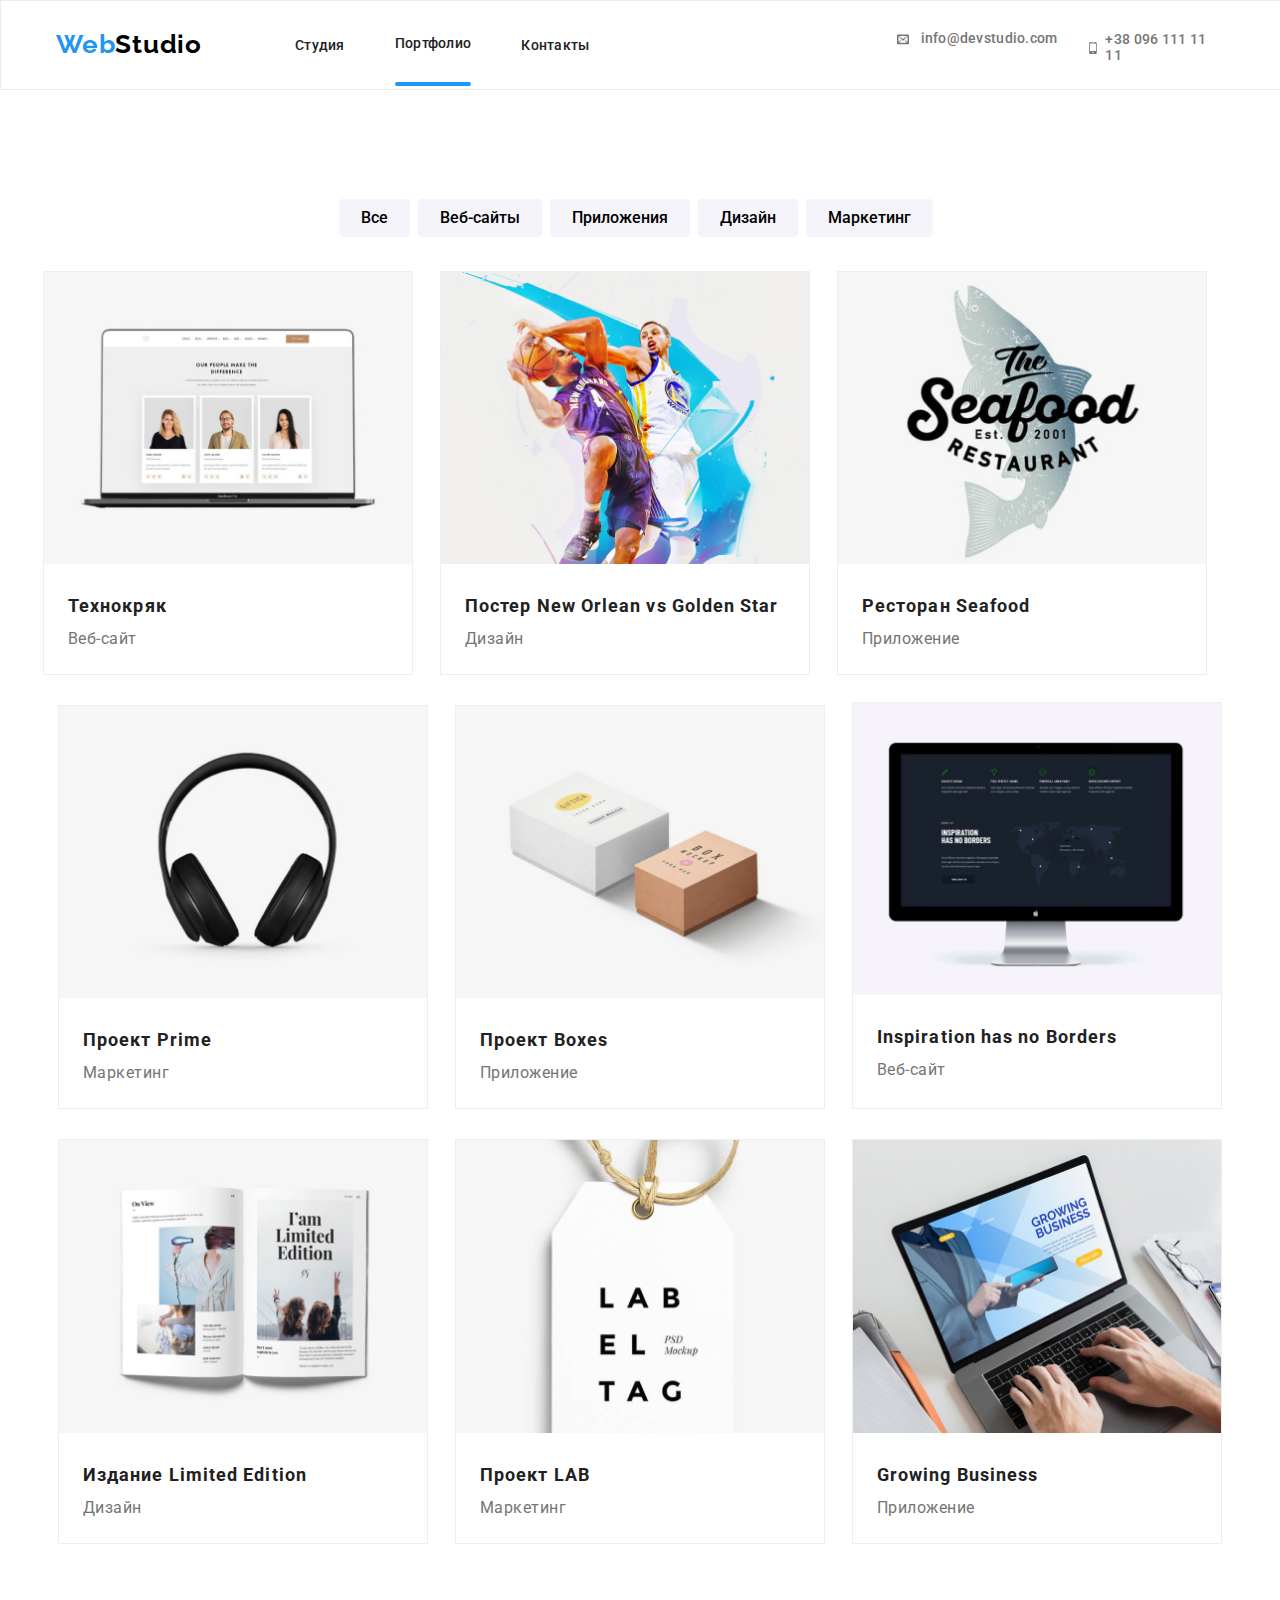
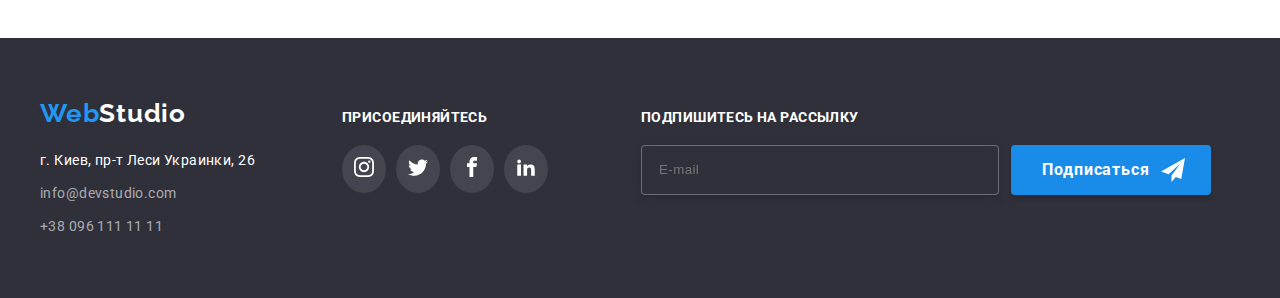
==== commit 5e42d0c3: "22.01.22" ====
--- a/Portfolio/portfolio.html
+++ b/Portfolio/portfolio.html
@@ -21,13 +21,13 @@
   </head>
   <!--Top line-->
   <body>
-    <section class="section-header-portfolio">
+     <section class="section-header-portfolio">
        <div class="container">
         <header class="header__top-line">
           <nav class="header__nav">
              <a class="top-line-link" href="https://github.com/"
               ><span class="span">Web</span>Studio</a>
-              <button type="button" class="menu-button"
+              <button type="button" class="menu-button" alt="кнобка для мобильного меню"
               data-menu-button>
                  <svg class="mobile-menu"
                   width="24px"
@@ -67,11 +67,11 @@
                     </a>
                  </li>
               </ul>
-           </div>     
-          </nav>
-        </header>
-      </div>
-    </section>
+           </div>
+           </nav>
+         </header>
+       </div>
+     </section>
     <!--Portfolio-->
     <main>
       <section class="portfolio-section">
@@ -321,5 +321,6 @@
            </div>
          </section>
     </footer>
+    <script src="../js/menu.js"></script>
   </body>
 </html>
--- a/css/main.min.css
+++ b/css/main.min.css
@@ -1,2 +1,2 @@
-:root{--primary-text-color: #757575;--title-text-color: #212121;--accent-color: #ffffff}*{margin:0;padding:0;border:none}body{font-family:Roboto, sans-serif}ul{padding:0;margin:0;list-style:none}a{text-decoration:none}@media screen and (min-width: 319px){.container{margin:0 auto;padding-left:15px;padding-right:15px;-webkit-box-sizing:border-box;box-sizing:border-box}}@media screen and (min-width: 767px){.container{margin:0 auto;padding-left:15px;padding-right:15px;-webkit-box-sizing:border-box;box-sizing:border-box}}@media screen and (min-width: 1280px){.container{width:1200px;margin:0 auto;padding-left:15px;padding-right:15px;-webkit-box-sizing:border-box;box-sizing:border-box}}.button{margin-top:30px;padding:10px 32px;font-family:Roboto;font-style:normal;font-weight:bold;font-size:16px;line-height:1.87;background:#188ce8;-webkit-box-shadow:0px 4px 4px rgba(0,0,0,0.15);box-shadow:0px 4px 4px rgba(0,0,0,0.15);-webkit-border-radius:4px;border-radius:4px;letter-spacing:0.06em;color:#ffffff}@media screen and (min-width: 319px){.backdrop{padding:93px 15px;position:fixed;top:0;left:0;width:100%;height:100%;background:rgba(0,0,0,0.2);opacity:1;z-index:1;-webkit-transition:opacity 250ms cubic-bezier(0.4, 0, 0.2, 1);-o-transition:opacity 250ms cubic-bezier(0.4, 0, 0.2, 1);transition:opacity 250ms cubic-bezier(0.4, 0, 0.2, 1);overflow-y:scroll}}@media screen and (min-width: 1280px){.backdrop{position:fixed;top:0;left:0;width:100%;height:100%;background:rgba(0,0,0,0.2);opacity:1;z-index:1;-webkit-transition:opacity 250ms cubic-bezier(0.4, 0, 0.2, 1);-o-transition:opacity 250ms cubic-bezier(0.4, 0, 0.2, 1);transition:opacity 250ms cubic-bezier(0.4, 0, 0.2, 1)}}.backdrop.is-hidden{opacity:0;pointer-events:none}.backdrop.is-hidden .modal{-webkit-transform:translate(-50%, -50%) scale(0.1);-ms-transform:translate(-50%, -50%) scale(0.1);transform:translate(-50%, -50%) scale(0.1)}@media screen and (min-width: 319px){.modal{position:absolute;margin:0 auto;padding-left:40px;padding-right:40px;top:50%;left:50%;width:450px;height:609px;background:#ffffff;-webkit-box-shadow:0px 1px 3px rgba(0,0,0,0.12),0px 1px 1px rgba(0,0,0,0.14),0px 2px 1px rgba(0,0,0,0.2);box-shadow:0px 1px 3px rgba(0,0,0,0.12),0px 1px 1px rgba(0,0,0,0.14),0px 2px 1px rgba(0,0,0,0.2);-webkit-border-radius:4px;border-radius:4px;-webkit-transform:translate(-50%, -50%) scale(1);-ms-transform:translate(-50%, -50%) scale(1);transform:translate(-50%, -50%) scale(1);-webkit-transition:-webkit-transform 250ms cubic-bezier(0.4, 0, 0.2, 1);transition:-webkit-transform 250ms cubic-bezier(0.4, 0, 0.2, 1);-o-transition:transform 250ms cubic-bezier(0.4, 0, 0.2, 1);transition:transform 250ms cubic-bezier(0.4, 0, 0.2, 1);transition:transform 250ms cubic-bezier(0.4, 0, 0.2, 1), -webkit-transform 250ms cubic-bezier(0.4, 0, 0.2, 1)}}@media screen and (min-width: 1280px){.modal{position:absolute;top:50%;left:50%;width:528px;min-height:581px;padding:40px;background:#ffffff;-webkit-box-shadow:0px 1px 3px rgba(0,0,0,0.12),0px 1px 1px rgba(0,0,0,0.14),0px 2px 1px rgba(0,0,0,0.2);box-shadow:0px 1px 3px rgba(0,0,0,0.12),0px 1px 1px rgba(0,0,0,0.14),0px 2px 1px rgba(0,0,0,0.2);-webkit-border-radius:4px;border-radius:4px;-webkit-transform:translate(-50%, -50%) scale(1);-ms-transform:translate(-50%, -50%) scale(1);transform:translate(-50%, -50%) scale(1);-webkit-transition:-webkit-transform 250ms cubic-bezier(0.4, 0, 0.2, 1);transition:-webkit-transform 250ms cubic-bezier(0.4, 0, 0.2, 1);-o-transition:transform 250ms cubic-bezier(0.4, 0, 0.2, 1);transition:transform 250ms cubic-bezier(0.4, 0, 0.2, 1);transition:transform 250ms cubic-bezier(0.4, 0, 0.2, 1), -webkit-transform 250ms cubic-bezier(0.4, 0, 0.2, 1)}}.close-modal{position:absolute;top:8px;right:8px;width:30px;height:30px;border:1px solid rgba(0,0,0,0.1);-webkit-border-radius:50%;border-radius:50%;background-color:#fff;cursor:pointer}.close-button{margin-top:5px}.close-button:hover,:focus{outline:none;border-color:rgba(0,0,0,0.1);fill:#2196f3;-webkit-transition:fill 250ms cubic-bezier(0.4, 0, 0.2, 1);-o-transition:fill 250ms cubic-bezier(0.4, 0, 0.2, 1);transition:fill 250ms cubic-bezier(0.4, 0, 0.2, 1)}@media screen and (min-width: 319px){.title-modal{margin-top:40px;display:block;width:370px;height:40px;font-family:Roboto;font-style:normal;font-weight:bold;font-size:20px;line-height:23px;text-align:center;letter-spacing:0.03em;color:#212121}}@media screen and (min-width: 1280px){.title-modal{margin-top:0;display:block;margin-bottom:20px;width:448px;height:23px;font-family:Roboto;font-style:normal;font-weight:bold;font-size:20px;line-height:23px;text-align:center;letter-spacing:0.03em;color:#212121}}@media screen and (min-width: 319px){.form-container{margin:0 auto}}@media screen and (min-width: 1280px){.form-container{margin-top:12px}}@media screen and (min-width: 319px){.form-field{margin-top:20px;display:block;margin-bottom:10px;position:relative}}@media screen and (min-width: 1280px){.form-field{margin-top:20px;display:block;margin-bottom:10px;position:relative}}.form-field input,.form-messeg{width:100%;height:40px;border:1px solid rgba(33,33,33,0.2);-webkit-border-radius:4px;border-radius:4px;font-size:16px;margin-top:15px;padding:0 10px 0 40px;-webkit-transition:250ms linear border;-o-transition:250ms linear border;transition:250ms linear border}.form-field input:focus,.form-messeg:focus{outline:none;border:1px solid #2196f3}.form-field input:focus+svg,.form-messeg:focus+svg{fill:#2196f3}.form-messeg{resize:none;height:120px;padding:12px 16px}.label-modal{display:block;position:absolute;font-family:Roboto;font-style:normal;font-weight:normal;font-size:12px;line-height:14px;letter-spacing:0.01em;color:#757575;margin-top:-4px}.modal-icon{position:absolute;top:50%;left:10px;-webkit-transition:250ms linear fill;-o-transition:250ms linear fill;transition:250ms linear fill}.form-messeg:placeholder{color:rgba(117,117,117,0.5)}@media screen and (min-width: 319px){.policy-box{font-family:Roboto;font-style:normal;font-weight:normal;font-size:11px;line-height:1.16px;letter-spacing:0.03em;color:#757575;margin-bottom:30px;display:-webkit-box;display:-webkit-flex;display:-ms-flexbox;display:flex;-webkit-box-align:center;-webkit-align-items:center;-ms-flex-align:center;align-items:center}}@media screen and (min-width: 1280px){.policy-box{font-family:Roboto;font-style:normal;font-weight:normal;font-size:13px;line-height:1.71px;letter-spacing:0.03em;color:#757575;margin-bottom:30px;margin-left:10px;display:-webkit-box;display:-webkit-flex;display:-ms-flexbox;display:flex;-webkit-box-align:center;-webkit-align-items:center;-ms-flex-align:center;align-items:center}}.policy-box a{color:#2196f3;text-decoration:underline;padding-left:5px}.policy-chackbox{position:absolute;width:1px;height:1px;margin:1px;border:0px;padding:0px;clip:rect(0 0 0 0);overflow:hidden}.policy-chackbox:checked+.policy-box::before{background-color:#2196f3;background-image:url(../img/icon-check.svg);background-repeat:no-repeat;background-position:center;border-color:transparent}.policy-chackbox:focus+.policy-box::before{border:none;outline:1px solid #2196f3}.policy-box::before{content:"";width:16px;height:16px;border:1px solid #212121;-webkit-border-radius:2px;border-radius:2px;margin-right:7px}@media screen and (min-width: 319px){.form-submit{width:200px;height:50px;font-family:Roboto;font-style:normal;font-weight:bold;font-size:16px;line-height:1.87;background:#188ce8;-webkit-box-shadow:0px 4px 4px rgba(0,0,0,0.15);box-shadow:0px 4px 4px rgba(0,0,0,0.15);-webkit-border-radius:4px;border-radius:4px;letter-spacing:0.06em;color:#ffffff}}@media screen and (min-width: 1280px){.form-submit{width:200px;height:50px;font-family:Roboto;font-style:normal;font-weight:bold;font-size:16px;line-height:1.87;background:#188ce8;-webkit-box-shadow:0px 4px 4px rgba(0,0,0,0.15);box-shadow:0px 4px 4px rgba(0,0,0,0.15);-webkit-border-radius:4px;border-radius:4px;letter-spacing:0.06em;color:#ffffff}}@media screen and (min-width: 319px){.footer-submit{margin-left:0;margin-top:20px;width:200px;height:50px;font-family:Roboto;font-style:normal;font-weight:bold;font-size:16px;line-height:1.87;background:#188ce8;-webkit-box-shadow:0px 4px 4px rgba(0,0,0,0.15);box-shadow:0px 4px 4px rgba(0,0,0,0.15);-webkit-border-radius:4px;border-radius:4px;letter-spacing:0.06em;color:#ffffff;background-image:url(../img/icon-send.svg);background-repeat:no-repeat;background-position-y:center;background-position-x:150px}}@media screen and (min-width: 767px){.footer-submit{margin-left:125px;margin-top:20px;width:200px;height:50px;font-family:Roboto;font-style:normal;font-weight:bold;font-size:16px;line-height:1.87;background:#188ce8;-webkit-box-shadow:0px 4px 4px rgba(0,0,0,0.15);box-shadow:0px 4px 4px rgba(0,0,0,0.15);-webkit-border-radius:4px;border-radius:4px;letter-spacing:0.06em;color:#ffffff;background-image:url(../img/icon-send.svg);background-repeat:no-repeat;background-position-y:center;background-position-x:150px}}@media screen and (min-width: 1280px){.footer-submit{width:200px;height:50px;margin-top:20px;margin-left:12px;font-family:Roboto;font-style:normal;font-weight:bold;font-size:16px;line-height:1.87;background:#188ce8;-webkit-box-shadow:0px 4px 4px rgba(0,0,0,0.15);box-shadow:0px 4px 4px rgba(0,0,0,0.15);-webkit-border-radius:4px;border-radius:4px;letter-spacing:0.06em;color:#ffffff;background-image:url(../img/icon-send.svg);background-repeat:no-repeat;background-position-y:center;background-position-x:150px}}@media screen and (min-width: 319px){.header{padding:16px 0;position:relative}}@media screen and (min-width: 767px){.header{padding:22px 0}}@media screen and (min-width: 1280px){.header{width:100%;background:#ffffff;padding:25px 0}}@media screen and (min-width: 319px){.hiro{width:100%;background:rgba(47,48,58,0.4);padding:118px 0;min-height:480px;background-position:center;background-repeat:no-repeat;background-image:-webkit-gradient(linear, left top, right top, from(rgba(0,0,0,0.5)), to(rgba(0,0,0,0.5))),url(../img/img7.jpg);background-image:-webkit-linear-gradient(left, rgba(0,0,0,0.5), rgba(0,0,0,0.5)),url(../img/img7.jpg);background-image:-o-linear-gradient(left, rgba(0,0,0,0.5), rgba(0,0,0,0.5)),url(../img/img7.jpg);background-image:linear-gradient(to right, rgba(0,0,0,0.5), rgba(0,0,0,0.5)),url(../img/img7.jpg)}}@media screen and (min-width: 1280px){.hiro{width:100%;background:rgba(47,48,58,0.4);padding:200px 0 200px 0;height:600px;background-position:center;background-repeat:no-repeat;background-image:-webkit-gradient(linear, left top, right top, from(rgba(0,0,0,0.5)), to(rgba(0,0,0,0.5))),url(../img/img7.jpg);background-image:-webkit-linear-gradient(left, rgba(0,0,0,0.5), rgba(0,0,0,0.5)),url(../img/img7.jpg);background-image:-o-linear-gradient(left, rgba(0,0,0,0.5), rgba(0,0,0,0.5)),url(../img/img7.jpg);background-image:linear-gradient(to right, rgba(0,0,0,0.5), rgba(0,0,0,0.5)),url(../img/img7.jpg)}}@media screen and (min-width: 319px){.peculiarities{padding-top:60px}}@media screen and (min-width: 1280px){.peculiarities{padding-top:94px}}@media screen and (min-width: 319px){.what-are-we-doing{display:none}}@media screen and (min-width: 1280px){.what-are-we-doing{display:block;padding:94px 0}}@media screen and (min-width: 319px){.our-team{text-align:center;padding-top:94px;padding-bottom:94px;background:#f5f4fa}}@media screen and (min-width: 767px){.our-team{padding:60px 0}}@media screen and (min-width: 1280px){.our-team{text-align:center;padding-top:94px;padding-bottom:94px;background:#f5f4fa}}@media screen and (min-width: 1280px){.regular-customers{width:100%;margin:0 auto;text-align:center;padding-top:94px;padding-bottom:94px}}@media screen and (min-width: 319px){.footer-title{width:100%;padding:60px 0;background-color:#2f303a}}@media screen and (min-width: 1280px){.footer-title{width:100%;padding:60px 0;background-color:#2f303a}}@media screen and (min-width: 319px){.footer{margin:0 auto;padding:0 15px}}@media screen and (min-width: 1280px){.footer{width:1200px;margin:0 auto;padding:0 15px}}@media screen and (min-width: 319px){.header__nav{display:-webkit-box;display:-webkit-flex;display:-ms-flexbox;display:flex}}@media screen and (min-width: 1280px){.header__nav{padding:0;-webkit-box-align:center;-webkit-align-items:center;-ms-flex-align:center;align-items:center;display:-webkit-box;display:-webkit-flex;display:-ms-flexbox;display:flex}}@media screen and (min-width: 319px){.top-line-link{font-family:Raleway;font-style:normal;font-weight:bold;font-size:24px;line-height:1.16;letter-spacing:0.03em;color:#000;text-decoration:none;-webkit-transition:background-color,fill,color 250ms cubic-bezier(0.4, 0, 0.2, 1);-o-transition:background-color,fill,color 250ms cubic-bezier(0.4, 0, 0.2, 1);transition:background-color,fill,color 250ms cubic-bezier(0.4, 0, 0.2, 1)}.top-line-link:hover,.top-line-link:focus{color:#2196f3}}@media screen and (min-width: 767px){.top-line-link{display:-webkit-box;display:-webkit-flex;display:-ms-flexbox;display:flex;-webkit-box-align:center;-webkit-align-items:center;-ms-flex-align:center;align-items:center;font-family:Raleway;font-style:normal;font-weight:bold;font-size:24px;line-height:1.16;letter-spacing:0.03em;color:#000;text-decoration:none;-webkit-transition:background-color,fill,color 250ms cubic-bezier(0.4, 0, 0.2, 1);-o-transition:background-color,fill,color 250ms cubic-bezier(0.4, 0, 0.2, 1);transition:background-color,fill,color 250ms cubic-bezier(0.4, 0, 0.2, 1)}.top-line-link:hover,.top-line-link:focus{color:#2196f3}}@media screen and (min-width: 1280px){.top-line-link{font-family:Raleway;font-style:normal;font-weight:bold;font-size:26px;line-height:1.19;letter-spacing:0.03em;color:#000;text-decoration:none;-webkit-transition:background-color,fill,color 250ms cubic-bezier(0.4, 0, 0.2, 1);-o-transition:background-color,fill,color 250ms cubic-bezier(0.4, 0, 0.2, 1);transition:background-color,fill,color 250ms cubic-bezier(0.4, 0, 0.2, 1)}.top-line-link:hover,.top-line-link:focus{color:#2196f3}}@media screen and (min-width: 319px){.menu-button{position:absolute;top:22px;right:22px;-webkit-box-align:center;-webkit-align-items:center;-ms-flex-align:center;align-items:center;display:-webkit-inline-box;display:-webkit-inline-flex;display:-ms-inline-flexbox;display:inline-flex;background-color:transparent;z-index:2}}@media screen and (min-width: 767px){.menu-button{display:none}}@media screen and (min-width: 1280px){.menu-button{display:none}}@media screen and (min-width: 319px){.menu-button .icon-close{display:none}}@media screen and (min-width: 319px){.menu-button.is-open .icon-close{display:block;z-index:2}}@media screen and (min-width: 319px){.menu-button.is-open .icon-menu{display:none}}@media screen and (min-width: 767px){.mobile-menu{display:none}}@media screen and (min-width: 1280px){.mobile-menu{display:none}}@media screen and (min-width: 319px){.menu-container .menu-container.is-open{position:absolute;display:block;width:480px;height:796px;left:0;background:#fff}}@media screen and (min-width: 767px){.menu-container{display:-webkit-box;display:-webkit-flex;display:-ms-flexbox;display:flex}}@media screen and (min-width: 1280px){.menu-container{display:block;display:-webkit-box;display:-webkit-flex;display:-ms-flexbox;display:flex;-webkit-box-align:center;-webkit-align-items:center;-ms-flex-align:center;align-items:center}}@media screen and (min-width: 767px){.top-link{display:-webkit-box;display:-webkit-flex;display:-ms-flexbox;display:flex;-webkit-box-align:center;-webkit-align-items:center;-ms-flex-align:center;align-items:center}}@media screen and (min-width: 1280px){.top-link{display:block;display:-webkit-box;display:-webkit-flex;display:-ms-flexbox;display:flex;-webkit-box-align:center;-webkit-align-items:center;-ms-flex-align:center;align-items:center;-webkit-box-pack:center;-webkit-justify-content:center;-ms-flex-pack:center;justify-content:center}}.link1:hover,.link1:focus{color:#2196f3}@media screen and (min-width: 319px){.top-link__item:nth-child(1){margin-top:48px;margin-left:40px}}@media screen and (min-width: 767px){.top-link__item:nth-child(1){margin:0 50px 0 88px}}@media screen and (min-width: 1280px){.top-link__item:nth-child(1){margin:0 50px 0 93px}}@media screen and (min-width: 319px){.top-link__item:nth-child(2){margin:32px 0;margin-left:40px}}@media screen and (min-width: 767px){.top-link__item:nth-child(2){margin:0;margin-right:50px}}@media screen and (min-width: 1280px){.top-link__item:nth-child(2){margin:0;margin-right:50px}}@media screen and (min-width: 319px){.top-link__item:nth-child(3){margin-left:40px}}@media screen and (min-width: 767px){.top-link__item:nth-child(3){margin-left:0}}@media screen and (min-width: 767px){.adress-item:nth-child(1){margin-left:84px}}@media screen and (min-width: 1280px){.adress-item:nth-child(1){margin:0 30px 0 305px}}@media screen and (min-width: 319px){.top-link__nav{font-family:Roboto;font-style:normal;font-weight:500;font-size:40px;line-height:1.17;text-align:center;letter-spacing:0.02em;color:#212121}.top-link__nav:hover,.top-link__nav:focus{color:#2196f3}}@media screen and (min-width: 767px){.top-link__nav{font-family:Roboto;font-style:normal;font-weight:500;font-size:14px;line-height:1.14;letter-spacing:0.02em;text-decoration:none;color:#212121;-webkit-transition:background-color,fill,color 250ms cubic-bezier(0.4, 0, 0.2, 1);-o-transition:background-color,fill,color 250ms cubic-bezier(0.4, 0, 0.2, 1);transition:background-color,fill,color 250ms cubic-bezier(0.4, 0, 0.2, 1)}.top-link__nav:hover,.top-link__nav:focus{color:#2196f3}}@media screen and (min-width: 1280px){.top-link__nav{font-family:Roboto;font-style:normal;font-weight:500;font-size:14px;line-height:1.14;letter-spacing:0.02em;text-decoration:none;color:#212121;-webkit-transition:background-color,fill,color 250ms cubic-bezier(0.4, 0, 0.2, 1);-o-transition:background-color,fill,color 250ms cubic-bezier(0.4, 0, 0.2, 1);transition:background-color,fill,color 250ms cubic-bezier(0.4, 0, 0.2, 1)}.top-link__nav:hover,.top-link__nav:focus{color:#2196f3}}@media screen and (min-width: 767px){.activ::after{content:"";display:block;position:relative;top:30px;bottom:auto;width:100%;height:4px;background-color:#2196f3;-webkit-border-radius:2px;border-radius:2px}}@media screen and (min-width: 1280px){.activ::after{content:"";display:block;position:relative;top:30px;bottom:auto;width:100%;height:4px;background-color:#2196f3;-webkit-border-radius:2px;border-radius:2px}}@media screen and (min-width: 767px){.adress{display:-webkit-box;display:-webkit-flex;display:-ms-flexbox;display:flex;-webkit-box-orient:vertical;-webkit-box-direction:reverse;-webkit-flex-direction:column-reverse;-ms-flex-direction:column-reverse;flex-direction:column-reverse}}@media screen and (min-width: 1280px){.adress{display:block;display:-webkit-box;display:-webkit-flex;display:-ms-flexbox;display:flex;-webkit-box-orient:vertical;-webkit-box-direction:reverse;-webkit-flex-direction:column-reverse;-ms-flex-direction:column-reverse;flex-direction:column-reverse}}@media screen and (min-width: 319px){.adress-item{margin-top:32px;margin-left:40px}}@media screen and (min-width: 767px){.adress-item{margin-top:0;margin-left:84px}}@media screen and (min-width: 1280px){.adress-item{margin-top:5px;margin-left:305px}}@media screen and (min-width: 319px){.mail-icon{display:none}}@media screen and (min-width: 767px){.mail-icon{display:block;width:16px;height:12px;margin-right:10px;fill:var(--primary-text-color);-webkit-transition:background-color,fill,color 250ms cubic-bezier(0.4, 0, 0.2, 1);-o-transition:background-color,fill,color 250ms cubic-bezier(0.4, 0, 0.2, 1);transition:background-color,fill,color 250ms cubic-bezier(0.4, 0, 0.2, 1)}}@media screen and (min-width: 1280px){.mail-icon{display:block;width:16px;height:12px;margin-right:10px;fill:var(--primary-text-color);-webkit-transition:background-color,fill,color 250ms cubic-bezier(0.4, 0, 0.2, 1);-o-transition:background-color,fill,color 250ms cubic-bezier(0.4, 0, 0.2, 1);transition:background-color,fill,color 250ms cubic-bezier(0.4, 0, 0.2, 1)}}@media screen and (min-width: 319px){.mail-link{font-family:Roboto;font-style:normal;font-weight:500;font-size:24px;line-height:28px;letter-spacing:0.02em;color:#757575;-webkit-transition:background-color,fill,color 250ms cubic-bezier(0.4, 0, 0.2, 1);-o-transition:background-color,fill,color 250ms cubic-bezier(0.4, 0, 0.2, 1);transition:background-color,fill,color 250ms cubic-bezier(0.4, 0, 0.2, 1)}.mail-link:hover,.mail-link:focus{color:#2196f3}}@media screen and (min-width: 767px){.mail-link{display:-webkit-box;display:-webkit-flex;display:-ms-flexbox;display:flex;-webkit-box-align:center;-webkit-align-items:center;-ms-flex-align:center;align-items:center;font-family:Roboto;font-style:normal;font-weight:500;font-size:12px;line-height:1.16;letter-spacing:0.02em;color:#757575;text-decoration:none;-webkit-transition:background-color,fill,color 250ms cubic-bezier(0.4, 0, 0.2, 1);-o-transition:background-color,fill,color 250ms cubic-bezier(0.4, 0, 0.2, 1);transition:background-color,fill,color 250ms cubic-bezier(0.4, 0, 0.2, 1)}.mail-link:hover,.mail-link:focus{color:#2196f3}.mail-link:hover .mail-icon,.mail-link:focus .mail-icon{fill:#2196f3}}@media screen and (min-width: 1280px){.mail-link{display:-webkit-box;display:-webkit-flex;display:-ms-flexbox;display:flex;-webkit-box-align:center;-webkit-align-items:center;-ms-flex-align:center;align-items:center;font-family:Roboto;font-style:normal;font-weight:500;font-size:14px;line-height:1.14;letter-spacing:0.02em;color:#757575;text-decoration:none;-webkit-transition:background-color,fill,color 250ms cubic-bezier(0.4, 0, 0.2, 1);-o-transition:background-color,fill,color 250ms cubic-bezier(0.4, 0, 0.2, 1);transition:background-color,fill,color 250ms cubic-bezier(0.4, 0, 0.2, 1)}.mail-link:hover,.mail-link:focus{color:#2196f3}.mail-link:hover .mail-icon,.mail-link:focus .mail-icon{fill:#2196f3}}@media screen and (min-width: 319px){.tel{-webkit-box-orient:horizontal;-webkit-box-direction:reverse;-webkit-flex-direction:row-reverse;-ms-flex-direction:row-reverse;flex-direction:row-reverse;margin-top:302px;margin-left:40px}}@media screen and (min-width: 767px){.tel{margin-top:10px;margin-left:84px}}@media screen and (min-width: 1280px){.tel{margin-top:-15px;margin-left:495px}}@media screen and (min-width: 319px){.tel-icon{display:none}}@media screen and (min-width: 767px){.tel-icon{display:block;width:16px;height:12px;margin-right:5px;fill:var(--primary-text-color)}}@media screen and (min-width: 1280px){.tel-icon{display:block;width:16px;height:12px;margin-right:5px;fill:var(--primary-text-color)}}@media screen and (min-width: 319px){.tel-link{font-family:Roboto;font-style:normal;font-weight:500;font-size:34px;line-height:40px;letter-spacing:0.02em;color:#2196f3}}@media screen and (min-width: 767px){.tel-link{display:-webkit-box;display:-webkit-flex;display:-ms-flexbox;display:flex;-webkit-box-align:center;-webkit-align-items:center;-ms-flex-align:center;align-items:center;font-family:Roboto;font-style:normal;font-weight:500;font-size:12px;line-height:1.16;letter-spacing:0.02em;text-decoration:none;color:#757575;-webkit-transition:background-color,fill,color 250ms cubic-bezier(0.4, 0, 0.2, 1);-o-transition:background-color,fill,color 250ms cubic-bezier(0.4, 0, 0.2, 1);transition:background-color,fill,color 250ms cubic-bezier(0.4, 0, 0.2, 1)}.tel-link:hover,.tel-link:focus{color:#2196f3}.tel-link:hover:hover .tel-icon,.tel-link:hover:focus .tel-icon,.tel-link:focus:hover .tel-icon,.tel-link:focus:focus .tel-icon{fill:#2196f3}}@media screen and (min-width: 1280px){.tel-link{font-family:Roboto;font-style:normal;font-weight:500;font-size:14px;line-height:1.14;letter-spacing:0.02em;text-decoration:none;color:#757575;-webkit-transition:background-color,fill,color 250ms cubic-bezier(0.4, 0, 0.2, 1);-o-transition:background-color,fill,color 250ms cubic-bezier(0.4, 0, 0.2, 1);transition:background-color,fill,color 250ms cubic-bezier(0.4, 0, 0.2, 1)}.tel-link:hover,.tel-link:focus{color:#2196f3}.tel-link:hover:hover .tel-icon,.tel-link:hover:focus .tel-icon,.tel-link:focus:hover .tel-icon,.tel-link:focus:focus .tel-icon{fill:#2196f3}}.span{color:#2196f3}@media screen and (min-width: 319px){.menu-container{display:none}.menu-container.is-open{position:absolute;display:block;width:480px;height:796px;left:0;background:#fff}}@media screen and (min-width: 767px){.menu-container{display:-webkit-box;display:-webkit-flex;display:-ms-flexbox;display:flex}}@media screen and (min-width: 319px){.burger-box{margin-top:64px;margin-left:40px}}@media screen and (min-width: 767px){.burger-box{display:none}}@media screen and (min-width: 1280px){.burger-box{display:none}}@media screen and (min-width: 319px){.burger-social{font-family:Roboto;font-style:normal;font-weight:500;font-size:18px;line-height:1.22;letter-spacing:0.02em;color:#2196f3}}.line1::after{content:"";margin:0 10px;width:22px;height:0px;left:135px;top:726px;border:1px solid rgba(33,33,33,0.2);-webkit-transform:rotate(90deg);-ms-transform:rotate(90deg);transform:rotate(90deg)}.line2::after{content:"";margin:0 10px;width:22px;height:0px;left:135px;top:726px;border:1px solid rgba(33,33,33,0.2);-webkit-transform:rotate(90deg);-ms-transform:rotate(90deg);transform:rotate(90deg)}.line3::after{content:"";margin:0 10px;width:22px;height:0px;left:135px;top:726px;border:1px solid rgba(33,33,33,0.2);-webkit-transform:rotate(90deg);-ms-transform:rotate(90deg);transform:rotate(90deg)}@media screen and (min-width: 319px){.title-container{margin:0 auto;text-align:center;padding:0 15px}}@media screen and (min-width: 767px){.title-container{text-align:center;margin:0 auto;padding:0 15px}}@media screen and (min-width: 1280px){.title-container{text-align:center;margin:0 auto;padding:0 15px}}@media screen and (min-width: 319px){.text{font-family:Roboto;font-style:normal;font-weight:900;font-size:26px;line-height:1.61;text-align:center;letter-spacing:0.06em;text-transform:uppercase;color:#ffffff}}@media screen and (min-width: 1280px){.text{font-family:Roboto;font-style:normal;font-weight:900;font-size:44px;line-height:1.36;text-align:center;letter-spacing:0.06em;text-transform:uppercase;color:#ffffff}}@media screen and (min-width: 767px){.group-peculiarities{display:-webkit-box;display:-webkit-flex;display:-ms-flexbox;display:flex;-webkit-flex-wrap:wrap;-ms-flex-wrap:wrap;flex-wrap:wrap;margin-bottom:60px}}@media screen and (min-width: 1280px){.group-peculiarities{display:-webkit-box;display:-webkit-flex;display:-ms-flexbox;display:flex;-webkit-flex-wrap:nowrap;-ms-flex-wrap:nowrap;flex-wrap:nowrap;margin-bottom:0}}@media screen and (min-width: 1280px){.feature:not(:last-child){width:270px;height:120px;margin-right:30px}}@media screen and (min-width: 767px){.feature:nth-child(odd){margin-right:30px}}@media screen and (min-width: 767px){.feature{width:354px}}@media screen and (min-width: 319px){.feature__antenna{width:70px;height:70px}}@media screen and (min-width: 767px){.feature__antenna{width:70px;height:70px}}@media screen and (min-width: 1280px){.feature__antenna{width:70px;height:70px}}@media screen and (min-width: 319px){.feature-svg{display:-webkit-box;display:-webkit-flex;display:-ms-flexbox;display:flex;-webkit-box-pack:center;-webkit-justify-content:center;-ms-flex-pack:center;justify-content:center;-webkit-box-align:center;-webkit-align-items:center;-ms-flex-align:center;align-items:center;height:120px;background:#f5f4fa;-webkit-border-radius:4px;border-radius:4px}}@media screen and (min-width: 767px){.feature-svg{display:-webkit-box;display:-webkit-flex;display:-ms-flexbox;display:flex;-webkit-box-pack:center;-webkit-justify-content:center;-ms-flex-pack:center;justify-content:center;-webkit-box-align:center;-webkit-align-items:center;-ms-flex-align:center;align-items:center;width:354px;background:#f5f4fa;-webkit-border-radius:4px;border-radius:4px}}@media screen and (min-width: 1280px){.feature-svg{display:-webkit-box;display:-webkit-flex;display:-ms-flexbox;display:flex;-webkit-box-pack:center;-webkit-justify-content:center;-ms-flex-pack:center;justify-content:center;-webkit-box-align:center;-webkit-align-items:center;-ms-flex-align:center;align-items:center;width:270px;height:120px;background:#f5f4fa;-webkit-border-radius:4px;border-radius:4px}}@media screen and (min-width: 319px){.feature__clock{width:70px;height:70px}}@media screen and (min-width: 1280px){.feature__clock{width:70px;height:70px}}@media screen and (min-width: 319px){.feature__diagram{width:70px;height:70px}}@media screen and (min-width: 1280px){.feature__diagram{width:70px;height:70px}}@media screen and (min-width: 319px){.feature__astronaut{width:70px;height:70px}}@media screen and (min-width: 1280px){.feature__astronaut{width:70px;height:70px}}@media screen and (min-width: 319px){.feature__title{text-align:center;padding-top:30px;padding-bottom:10px;font-family:Roboto;font-style:normal;font-weight:bold;font-size:14px;line-height:1.14;letter-spacing:0.03em;text-transform:uppercase;color:#212121}}@media screen and (min-width: 767px){.feature__title{text-align:left;padding-bottom:10px;font-family:Roboto;font-style:normal;font-weight:bold;font-size:14px;line-height:1.14;letter-spacing:0.03em;text-transform:uppercase;color:#212121}}@media screen and (min-width: 1280px){.feature__title{text-align:left;padding-bottom:10px;font-family:Roboto;font-style:normal;font-weight:bold;font-size:14px;line-height:1.14;letter-spacing:0.03em;text-transform:uppercase;color:#212121}}.feature__text{font-family:Roboto;font-style:normal;font-weight:normal;font-size:14px;line-height:1.71;letter-spacing:0.03em;color:#757575}.what-are-we-doing__img{display:-webkit-box;display:-webkit-flex;display:-ms-flexbox;display:flex}.what-are-we-doing__title{margin:0;margin-bottom:50px;text-align:center;font-family:Roboto;font-style:normal;font-weight:bold;font-size:36px;line-height:1.16;letter-spacing:0.03em;color:#212121}.img:not(:last-child){margin-right:30px}.descript{position:absolute;width:370px;height:70px;top:1433px;background:rgba(47,48,58,0.8)}.descript__title{margin:27px;color:#ffffff;font-family:Roboto;font-style:normal;font-weight:bold;font-size:14px;line-height:16px;text-align:center;letter-spacing:0.03em;text-transform:uppercase}@media screen and (min-width: 319px){.our-team__title{margin-bottom:50px;font-family:Roboto;font-style:normal;font-weight:bold;font-size:28px;line-height:1.17;letter-spacing:0.03em;color:#212121}}@media screen and (min-width: 1280px){.our-team__title{margin-bottom:50px;font-family:Roboto;font-style:normal;font-weight:bold;font-size:36px;line-height:1.16;letter-spacing:0.03em;color:#212121}}@media screen and (min-width: 767px){.team{display:-webkit-box;display:-webkit-flex;display:-ms-flexbox;display:flex;-webkit-flex-wrap:wrap;-ms-flex-wrap:wrap;flex-wrap:wrap}}@media screen and (min-width: 1280px){.team{-webkit-flex-wrap:nowrap;-ms-flex-wrap:nowrap;flex-wrap:nowrap;display:-webkit-box;display:-webkit-flex;display:-ms-flexbox;display:flex;margin:0}}.team__title{padding-top:30px}@media screen and (min-width: 319px){.team__img{margin-bottom:30px;background:#ffffff;-webkit-box-shadow:0px 1px 3px rgba(0,0,0,0.12),0px 1px 1px rgba(0,0,0,0.14),0px 2px 1px rgba(0,0,0,0.2);box-shadow:0px 1px 3px rgba(0,0,0,0.12),0px 1px 1px rgba(0,0,0,0.14),0px 2px 1px rgba(0,0,0,0.2);-webkit-border-radius:0px 0px 4px 4px;border-radius:0px 0px 4px 4px}}@media screen and (min-width: 767px){.team__img{width:354px;margin-bottom:30px;background:#ffffff;-webkit-box-shadow:0px 1px 3px rgba(0,0,0,0.12),0px 1px 1px rgba(0,0,0,0.14),0px 2px 1px rgba(0,0,0,0.2);box-shadow:0px 1px 3px rgba(0,0,0,0.12),0px 1px 1px rgba(0,0,0,0.14),0px 2px 1px rgba(0,0,0,0.2);-webkit-border-radius:0px 0px 4px 4px;border-radius:0px 0px 4px 4px}}@media screen and (min-width: 1280px){.team__img{margin-right:30px;background:#ffffff;-webkit-box-shadow:0px 1px 3px rgba(0,0,0,0.12),0px 1px 1px rgba(0,0,0,0.14),0px 2px 1px rgba(0,0,0,0.2);box-shadow:0px 1px 3px rgba(0,0,0,0.12),0px 1px 1px rgba(0,0,0,0.14),0px 2px 1px rgba(0,0,0,0.2);-webkit-border-radius:0px 0px 4px 4px;border-radius:0px 0px 4px 4px}}@media screen and (min-width: 767px){.team__img:nth-child(odd){margin-right:30px}}@media screen and (min-width: 319px){.team-img{width:100%}}@media screen and (min-width: 1280px){.team-img{width:270px;height:260px}}.team__name{padding-bottom:10px;font-family:Roboto;font-style:normal;font-weight:500;font-size:16px;line-height:1.18;text-align:center;letter-spacing:0.03em;color:#212121}.team__profession{font-family:Roboto;font-style:normal;font-weight:normal;font-size:16px;line-height:1.18;text-align:center;letter-spacing:0.03em;color:#757575}@media screen and (min-width: 319px){.social-links{display:-webkit-box;display:-webkit-flex;display:-ms-flexbox;display:flex;-webkit-box-pack:center;-webkit-justify-content:center;-ms-flex-pack:center;justify-content:center;-webkit-box-align:center;-webkit-align-items:center;-ms-flex-align:center;align-items:center;padding:16px 0 24px 0}}@media screen and (min-width: 1280px){.social-links{display:-webkit-box;display:-webkit-flex;display:-ms-flexbox;display:flex;-webkit-box-pack:center;-webkit-justify-content:center;-ms-flex-pack:center;justify-content:center;-webkit-box-align:center;-webkit-align-items:center;-ms-flex-align:center;align-items:center}}.social-list{margin-right:10px}@media screen and (min-width: 319px){.social-list__icon{display:-webkit-inline-box;display:-webkit-inline-flex;display:-ms-inline-flexbox;display:inline-flex;-webkit-box-pack:center;-webkit-justify-content:center;-ms-flex-pack:center;justify-content:center;-webkit-box-align:center;-webkit-align-items:center;-ms-flex-align:center;align-items:center;padding:12px;-webkit-border-radius:50%;border-radius:50%;background:rgba(255,255,255,0.1);-webkit-transition:background-color 250ms cubic-bezier(0.4, 0, 0.2, 1);-o-transition:background-color 250ms cubic-bezier(0.4, 0, 0.2, 1);transition:background-color 250ms cubic-bezier(0.4, 0, 0.2, 1)}.social-list__icon:hover{background-color:#2196f3}.social-list__icon:focus{background-color:#2196f3}.social-list__icon:focus .team-icon{fill:var(--accent-color)}.social-list__icon:hover .team-icon{fill:var(--accent-color)}}@media screen and (min-width: 1280px){.social-list__icon{display:block;padding:12px;-webkit-border-radius:50%;border-radius:50%;background:rgba(255,255,255,0.1);-webkit-transition:background-color 250ms cubic-bezier(0.4, 0, 0.2, 1);-o-transition:background-color 250ms cubic-bezier(0.4, 0, 0.2, 1);transition:background-color 250ms cubic-bezier(0.4, 0, 0.2, 1)}.social-list__icon:hover{background-color:#2196f3}.social-list__icon:focus{background-color:#2196f3}.social-list__icon:focus .team-icon{fill:var(--accent-color)}.social-list__icon:hover .team-icon{fill:var(--accent-color)}}.team-icon{fill:#afb1b8}@media screen and (min-width: 319px){.regular-customers__title{text-align:center;margin-top:60px;margin-bottom:30px;font-family:Roboto;font-style:normal;font-weight:bold;font-size:28px;line-height:1.17;letter-spacing:0.03em;color:#212121}}@media screen and (min-width: 1280px){.regular-customers__title{margin-bottom:50px;font-family:Roboto;font-style:normal;font-weight:bold;font-size:36px;line-height:1.16;letter-spacing:0.03em;color:#212121}}@media screen and (min-width: 319px){.customers__client{display:-webkit-box;display:-webkit-flex;display:-ms-flexbox;display:flex;-webkit-flex-wrap:wrap;-ms-flex-wrap:wrap;flex-wrap:wrap}}@media screen and (min-width: 1280px){.customers__client{width:1200px;margin:0 auto;display:-webkit-box;display:-webkit-flex;display:-ms-flexbox;display:flex;-webkit-box-pack:justify;-webkit-justify-content:space-between;-ms-flex-pack:justify;justify-content:space-between}}@media screen and (min-width: 319px){.client{margin-bottom:15px;width:180px}.client:nth-child(1){margin-right:30px}.client:nth-child(3){margin-right:30px}.client:nth-child(5){margin-right:30px}}@media screen and (min-width: 767px){.client{margin-bottom:15px;width:226px;height:92px}.client:nth-child(1){margin-right:30px}.client:nth-child(2){margin-right:30px}.client:nth-child(3){margin-right:0}.client:nth-child(4){margin-right:30px}.client:nth-child(5){margin-right:30px}}@media screen and (min-width: 1280px){.client{width:170px;height:92px}.client:not(:last-child){margin-right:30px}}.customers__link{width:100%;height:100%;display:-webkit-box;display:-webkit-flex;display:-ms-flexbox;display:flex;-webkit-box-align:center;-webkit-align-items:center;-ms-flex-align:center;align-items:center;-webkit-box-pack:center;-webkit-justify-content:center;-ms-flex-pack:center;justify-content:center;border:1px solid #afb1b8;-webkit-border-radius:4px;border-radius:4px;fill:#afb1b8;-webkit-transition:fill 250ms cubic-bezier(0.4, 0, 0.2, 1),border-color 250ms cubic-bezier(0.4, 0, 0.2, 1);-o-transition:fill 250ms cubic-bezier(0.4, 0, 0.2, 1),border-color 250ms cubic-bezier(0.4, 0, 0.2, 1);transition:fill 250ms cubic-bezier(0.4, 0, 0.2, 1),border-color 250ms cubic-bezier(0.4, 0, 0.2, 1)}.customers__link:hover{fill:#2196f3;border-color:#2196f3}.customers__link:focus{fill:#2196f3;border-color:#2196f3}.svg{-webkit-transition:border-color 250ms cubic-bezier(0.4, 0, 0.2, 1);-o-transition:border-color 250ms cubic-bezier(0.4, 0, 0.2, 1);transition:border-color 250ms cubic-bezier(0.4, 0, 0.2, 1)}.svg:hover{fill:#2196f3;border-color:#2196f3}.svg:focus{fill:#2196f3;border-color:#2196f3}@media (max-width: 480px){.footer-container{text-align:center;display:-webkit-box;display:-webkit-flex;display:-ms-flexbox;display:flex;-webkit-box-orient:vertical;-webkit-box-direction:normal;-webkit-flex-direction:column;-ms-flex-direction:column;flex-direction:column;-webkit-box-align:center;-webkit-align-items:center;-ms-flex-align:center;align-items:center}}@media screen and (min-width: 767px){.footer-container{display:-webkit-box;display:-webkit-flex;display:-ms-flexbox;display:flex;-webkit-flex-wrap:wrap;-ms-flex-wrap:wrap;flex-wrap:wrap}}@media screen and (min-width: 1280px){.footer-container{-webkit-flex-wrap:nowrap;-ms-flex-wrap:nowrap;flex-wrap:nowrap;display:-webkit-box;display:-webkit-flex;display:-ms-flexbox;display:flex;-webkit-box-align:baseline;-webkit-align-items:baseline;-ms-flex-align:baseline;align-items:baseline}}.footer-adress{min-width:232px;-webkit-box-orient:vertical;-webkit-box-direction:normal;-webkit-flex-direction:column;-ms-flex-direction:column;flex-direction:column;padding-top:20px;font-family:Roboto;font-style:normal;font-weight:normal;font-size:14px;line-height:1.71;letter-spacing:0.03em;color:#ffffff}.footer-item:nth-child(2){padding:9px 0 9px 0}.footer-link{font-family:Raleway;font-style:normal;font-weight:bold;font-size:26px;line-height:1.19;letter-spacing:0.03em;color:#fff;text-decoration:none;-webkit-transition:color 250ms cubic-bezier(0.4, 0, 0.2, 1);-o-transition:color 250ms cubic-bezier(0.4, 0, 0.2, 1);transition:color 250ms cubic-bezier(0.4, 0, 0.2, 1)}.footer-link:hover,.footer-link:focus{color:#2196f3}.footer-mail-link{font-family:Roboto;font-style:normal;font-weight:normal;font-size:14px;line-height:1.71;letter-spacing:0.03em;color:rgba(255,255,255,0.6);-webkit-transition:color 250ms cubic-bezier(0.4, 0, 0.2, 1);-o-transition:color 250ms cubic-bezier(0.4, 0, 0.2, 1);transition:color 250ms cubic-bezier(0.4, 0, 0.2, 1)}.footer-mail-link:hover,.footer-mail-link:focus{color:#2196f3}.footer-tel-link{margin:9px o 9px 0;font-family:Roboto;font-style:normal;font-weight:normal;font-size:14px;line-height:1.71;letter-spacing:0.03em;text-decoration:none;color:rgba(255,255,255,0.6);-webkit-transition:color 250ms cubic-bezier(0.4, 0, 0.2, 1);-o-transition:color 250ms cubic-bezier(0.4, 0, 0.2, 1);transition:color 250ms cubic-bezier(0.4, 0, 0.2, 1)}.footer-tel-link:hover,.footer-tel-link:focus{color:#2196f3}@media screen and (min-width: 319px){.footer-contacts{padding-bottom:60px}}@media screen and (min-width: 767px){.footer-contacts{display:-webkit-box;display:-webkit-flex;display:-ms-flexbox;display:flex;-webkit-box-orient:vertical;-webkit-box-direction:normal;-webkit-flex-direction:column;-ms-flex-direction:column;flex-direction:column;padding:0}}@media screen and (min-width: 1280px){.footer-contacts{padding:0;display:-webkit-box;display:-webkit-flex;display:-ms-flexbox;display:flex;-webkit-box-orient:vertical;-webkit-box-direction:normal;-webkit-flex-direction:column;-ms-flex-direction:column;flex-direction:column}}@media screen and (min-width: 319px){.footer-social{padding-bottom:60px}}@media screen and (min-width: 767px){.footer-social{padding-bottom:0;margin-left:165px}}@media screen and (min-width: 1280px){.footer-social{padding:0;margin-left:70px}}@media screen and (min-width: 319px){.foter-social-links{display:-webkit-box;display:-webkit-flex;display:-ms-flexbox;display:flex}}@media screen and (min-width: 1280px){.foter-social-links{display:-webkit-box;display:-webkit-flex;display:-ms-flexbox;display:flex;-webkit-box-pack:center;-webkit-justify-content:center;-ms-flex-pack:center;justify-content:center;-webkit-box-align:center;-webkit-align-items:center;-ms-flex-align:center;align-items:center}}.social-title{padding-bottom:20px;font-family:Roboto;font-style:normal;font-weight:bold;font-size:14px;line-height:16px;letter-spacing:0.03em;text-transform:uppercase;color:#ffffff}@media screen and (min-width: 319px){.icon{fill:var(--accent-color)}}@media screen and (min-width: 1280px){.icon{fill:var(--accent-color)}}@media screen and (min-width: 319px){.footer-email{width:100%}}@media screen and (min-width: 767px){.footer-email{display:-webkit-box;display:-webkit-flex;display:-ms-flexbox;display:flex;-webkit-box-align:center;-webkit-align-items:center;-ms-flex-align:center;align-items:center;-webkit-box-pack:center;-webkit-justify-content:center;-ms-flex-pack:center;justify-content:center}}@media screen and (min-width: 1280px){.footer-email{margin-left:83px}}@media screen and (min-width: 767px){.footer-form{margin-top:60px;width:450px;display:-webkit-box;display:-webkit-flex;display:-ms-flexbox;display:flex;-webkit-box-orient:vertical;-webkit-box-direction:normal;-webkit-flex-direction:column;-ms-flex-direction:column;flex-direction:column}}@media screen and (min-width: 1280px){.footer-form{width:100%}}@media screen and (min-width: 319px){.footer-form__label{width:100%}}@media screen and (min-width: 1280px){.footer-form__label{display:-webkit-box;display:-webkit-flex;display:-ms-flexbox;display:flex}}@media screen and (min-width: 319px){.footer-form__title{text-align:center;font-family:Roboto;font-style:normal;font-weight:bold;font-size:14px;line-height:16px;letter-spacing:0.03em;text-transform:uppercase;color:#ffffff}}@media screen and (min-width: 767px){.footer-form__title{text-align:center;font-family:Roboto;font-style:normal;font-weight:bold;font-size:14px;line-height:16px;letter-spacing:0.03em;text-transform:uppercase;color:#ffffff}}@media screen and (min-width: 1280px){.footer-form__title{text-align:left;font-family:Roboto;font-style:normal;font-weight:bold;font-size:14px;line-height:16px;letter-spacing:0.03em;text-transform:uppercase;color:#ffffff}}@media screen and (min-width: 319px){.footer-input{display:-webkit-box;display:-webkit-flex;display:-ms-flexbox;display:flex;margin-top:20px;width:100%;height:50px;padding:16px 17px;border:1px solid rgba(255,255,255,0.3);-webkit-box-sizing:border-box;box-sizing:border-box;-webkit-filter:drop-shadow(0px 4px 4px rgba(0,0,0,0.15));filter:drop-shadow(0px 4px 4px rgba(0,0,0,0.15));-webkit-border-radius:4px;border-radius:4px;letter-spacing:0.03em;color:rgba(255,255,255,0.6);background-color:#2f303a}}@media screen and (min-width: 1280px){.footer-input{display:-webkit-box;display:-webkit-flex;display:-ms-flexbox;display:flex;margin-top:20px;width:358px;height:50px;padding:16px 17px;border:1px solid rgba(255,255,255,0.3);-webkit-box-sizing:border-box;box-sizing:border-box;-webkit-filter:drop-shadow(0px 4px 4px rgba(0,0,0,0.15));filter:drop-shadow(0px 4px 4px rgba(0,0,0,0.15));-webkit-border-radius:4px;border-radius:4px;letter-spacing:0.03em;color:rgba(255,255,255,0.6);background-color:#2f303a}}.footer-span{margin-left:-30px}@media screen and (min-width: 319px){.portfolio-section{padding:60px 0}}@media screen and (min-width: 1280px){.portfolio-section{padding:94px 0}}@media screen and (min-width: 319px){.portfolio-container{margin:0 auto;padding-left:15px;padding-right:15px}}@media screen and (min-width: 1280px){.portfolio-container{width:1200px;margin:0 auto;padding-left:15px;padding-right:15px}}@media screen and (min-width: 319px){.filters-portfolio{display:-webkit-box;display:-webkit-flex;display:-ms-flexbox;display:flex;-webkit-box-pack:center;-webkit-justify-content:center;-ms-flex-pack:center;justify-content:center}}@media screen and (min-width: 1280px){.filters-portfolio{padding-bottom:50px}}@media screen and (min-width: 319px){.filters{display:-webkit-box;display:-webkit-flex;display:-ms-flexbox;display:flex;-webkit-flex-wrap:wrap;-ms-flex-wrap:wrap;flex-wrap:wrap}}@media screen and (min-width: 1280px){.filters{display:-webkit-box;display:-webkit-flex;display:-ms-flexbox;display:flex;-webkit-box-pack:center;-webkit-justify-content:center;-ms-flex-pack:center;justify-content:center}}@media screen and (min-width: 319px){.button-portfolio{padding:6px 22px;margin-top:15px;margin-right:8px;font-family:Roboto;font-style:normal;font-weight:500;font-size:16px;line-height:1.62;background:#f5f4fa;-webkit-border-radius:4px;border-radius:4px;border-color:#f5f4fa;-webkit-transition:background-color 250ms cubic-bezier(0.4, 0, 0.2, 1);-o-transition:background-color 250ms cubic-bezier(0.4, 0, 0.2, 1);transition:background-color 250ms cubic-bezier(0.4, 0, 0.2, 1)}.button-portfolio:hover,.button-portfolio:focus{background-color:#2196f3;color:#ffffff;-webkit-box-shadow:0px 3px 1px rgba(0,0,0,0.1),0px 1px 2px rgba(0,0,0,0.08),0px 2px 2px rgba(0,0,0,0.12);box-shadow:0px 3px 1px rgba(0,0,0,0.1),0px 1px 2px rgba(0,0,0,0.08),0px 2px 2px rgba(0,0,0,0.12)}}@media screen and (min-width: 767px){.button-portfolio{padding:6px 22px;margin-right:8px;font-family:Roboto;font-style:normal;font-weight:500;font-size:16px;line-height:1.62;background:#f5f4fa;-webkit-border-radius:4px;border-radius:4px;border-color:#f5f4fa;-webkit-transition:background-color 250ms cubic-bezier(0.4, 0, 0.2, 1);-o-transition:background-color 250ms cubic-bezier(0.4, 0, 0.2, 1);transition:background-color 250ms cubic-bezier(0.4, 0, 0.2, 1)}.button-portfolio:hover,.button-portfolio:focus{background-color:#2196f3;color:#ffffff;-webkit-box-shadow:0px 3px 1px rgba(0,0,0,0.1),0px 1px 2px rgba(0,0,0,0.08),0px 2px 2px rgba(0,0,0,0.12);box-shadow:0px 3px 1px rgba(0,0,0,0.1),0px 1px 2px rgba(0,0,0,0.08),0px 2px 2px rgba(0,0,0,0.12)}}@media screen and (min-width: 1280px){.button-portfolio{padding:6px 22px;margin-right:8px;font-family:Roboto;font-style:normal;font-weight:500;font-size:16px;line-height:1.62;background:#f5f4fa;-webkit-border-radius:4px;border-radius:4px;border-color:#f5f4fa;-webkit-transition:background-color 250ms cubic-bezier(0.4, 0, 0.2, 1);-o-transition:background-color 250ms cubic-bezier(0.4, 0, 0.2, 1);transition:background-color 250ms cubic-bezier(0.4, 0, 0.2, 1)}.button-portfolio:hover,.button-portfolio:focus{background-color:#2196f3;color:#ffffff;-webkit-box-shadow:0px 3px 1px rgba(0,0,0,0.1),0px 1px 2px rgba(0,0,0,0.08),0px 2px 2px rgba(0,0,0,0.12);box-shadow:0px 3px 1px rgba(0,0,0,0.1),0px 1px 2px rgba(0,0,0,0.08),0px 2px 2px rgba(0,0,0,0.12)}}@media screen and (min-width: 767px){.portfolio{display:-webkit-box;display:-webkit-flex;display:-ms-flexbox;display:flex;-webkit-flex-wrap:wrap;-ms-flex-wrap:wrap;flex-wrap:wrap}}@media screen and (min-width: 1280px){.portfolio{display:-webkit-box;display:-webkit-flex;display:-ms-flexbox;display:flex;-webkit-box-pack:center;-webkit-justify-content:center;-ms-flex-pack:center;justify-content:center;-webkit-flex-wrap:wrap;-ms-flex-wrap:wrap;flex-wrap:wrap}}@media screen and (min-width: 767px){.container1{width:354px;margin-right:30px;margin-top:14px;position:relative;background:#ffffff;border:1px solid #eeeeee;-webkit-box-sizing:border-box;box-sizing:border-box}.container1:hover,.container1:focus{-webkit-box-shadow:0px 1px 1px rgba(0,0,0,0.12),0px 4px 4px rgba(0,0,0,0.06),1px 4px 6px rgba(0,0,0,0.16);box-shadow:0px 1px 1px rgba(0,0,0,0.12),0px 4px 4px rgba(0,0,0,0.06),1px 4px 6px rgba(0,0,0,0.16)}.container1:hover .description-text{-webkit-transform:translateY(0);-ms-transform:translateY(0);transform:translateY(0);opacity:1}}@media screen and (min-width: 1280px){.container1{position:relative;margin-right:27px;background:#ffffff;border:1px solid #eeeeee;-webkit-box-sizing:border-box;box-sizing:border-box}.container1:hover,.container1:focus{-webkit-box-shadow:0px 1px 1px rgba(0,0,0,0.12),0px 4px 4px rgba(0,0,0,0.06),1px 4px 6px rgba(0,0,0,0.16);box-shadow:0px 1px 1px rgba(0,0,0,0.12),0px 4px 4px rgba(0,0,0,0.06),1px 4px 6px rgba(0,0,0,0.16)}}.portfolio-description{position:relative;overflow:hidden}.description-text{width:100%;height:100%;background:rgba(33,150,243,0.9);position:absolute;top:1px;left:0;padding:63px 24px;font-family:Roboto;font-style:normal;font-weight:normal;font-size:18px;line-height:28px;letter-spacing:0.03em;color:#ffffff;-webkit-transform:translateY(100%);-ms-transform:translateY(100%);transform:translateY(100%);-webkit-transition:-webkit-transform 250ms cubic-bezier(0.4, 0, 0.2, 1);transition:-webkit-transform 250ms cubic-bezier(0.4, 0, 0.2, 1);-o-transition:transform 250ms cubic-bezier(0.4, 0, 0.2, 1);transition:transform 250ms cubic-bezier(0.4, 0, 0.2, 1);transition:transform 250ms cubic-bezier(0.4, 0, 0.2, 1), -webkit-transform 250ms cubic-bezier(0.4, 0, 0.2, 1)}.work:hover .description-text{-webkit-transform:translateY(0);-ms-transform:translateY(0);transform:translateY(0);opacity:1}.work:focus .description-text{-webkit-transform:translateY(0);-ms-transform:translateY(0);transform:translateY(0);opacity:1}@media screen and (min-width: 767px){.container2{width:354px;margin-top:14px;position:relative;background:#ffffff;border:1px solid #eeeeee;-webkit-box-sizing:border-box;box-sizing:border-box}.container2:hover,.container2:focus{-webkit-box-shadow:0px 1px 1px rgba(0,0,0,0.12),0px 4px 4px rgba(0,0,0,0.06),1px 4px 6px rgba(0,0,0,0.16);box-shadow:0px 1px 1px rgba(0,0,0,0.12),0px 4px 4px rgba(0,0,0,0.06),1px 4px 6px rgba(0,0,0,0.16)}.container2:hover .description-text{-webkit-transform:translateY(0);-ms-transform:translateY(0);transform:translateY(0);opacity:1}}@media screen and (min-width: 1280px){.container2{position:relative;margin-right:27px;background:#ffffff;border:1px solid #eeeeee;-webkit-box-sizing:border-box;box-sizing:border-box}.container2:hover,.container2:focus{-webkit-box-shadow:0px 1px 1px rgba(0,0,0,0.12),0px 4px 4px rgba(0,0,0,0.06),1px 4px 6px rgba(0,0,0,0.16);box-shadow:0px 1px 1px rgba(0,0,0,0.12),0px 4px 4px rgba(0,0,0,0.06),1px 4px 6px rgba(0,0,0,0.16)}.container2:hover .description-text{-webkit-transform:translateY(0);-ms-transform:translateY(0);transform:translateY(0);opacity:1}}@media screen and (min-width: 767px){.container3{width:354px;margin-right:30px;margin-top:30px;position:relative;background:#ffffff;border:1px solid #eeeeee;-webkit-box-sizing:border-box;box-sizing:border-box}.container3:hover,.container3:focus{-webkit-box-shadow:0px 1px 1px rgba(0,0,0,0.12),0px 4px 4px rgba(0,0,0,0.06),1px 4px 6px rgba(0,0,0,0.16);box-shadow:0px 1px 1px rgba(0,0,0,0.12),0px 4px 4px rgba(0,0,0,0.06),1px 4px 6px rgba(0,0,0,0.16)}.container3:hover .description-text{-webkit-transform:translateY(0);-ms-transform:translateY(0);transform:translateY(0);opacity:1}}@media screen and (min-width: 1280px){.container3{position:relative;background:#ffffff;border:1px solid #eeeeee;-webkit-box-sizing:border-box;box-sizing:border-box}.container3:hover,.container3:focus{-webkit-box-shadow:0px 1px 1px rgba(0,0,0,0.12),0px 4px 4px rgba(0,0,0,0.06),1px 4px 6px rgba(0,0,0,0.16);box-shadow:0px 1px 1px rgba(0,0,0,0.12),0px 4px 4px rgba(0,0,0,0.06),1px 4px 6px rgba(0,0,0,0.16)}.container3:hover .description-text{-webkit-transform:translateY(0);-ms-transform:translateY(0);transform:translateY(0);opacity:1}}@media screen and (min-width: 767px){.container4{width:354px;margin-top:30px;position:relative;background:#ffffff;border:1px solid #eeeeee;-webkit-box-sizing:border-box;box-sizing:border-box}.container4:hover,.container4:focus{-webkit-box-shadow:0px 1px 1px rgba(0,0,0,0.12),0px 4px 4px rgba(0,0,0,0.06),1px 4px 6px rgba(0,0,0,0.16);box-shadow:0px 1px 1px rgba(0,0,0,0.12),0px 4px 4px rgba(0,0,0,0.06),1px 4px 6px rgba(0,0,0,0.16)}.container4:hover .description-text{-webkit-transform:translateY(0);-ms-transform:translateY(0);transform:translateY(0);opacity:1}}@media screen and (min-width: 1280px){.container4{position:relative;margin-top:30px;margin-right:27px;background:#ffffff;border:1px solid #eeeeee;-webkit-box-sizing:border-box;box-sizing:border-box}.container4:hover,.container4:focus{-webkit-box-shadow:0px 1px 1px rgba(0,0,0,0.12),0px 4px 4px rgba(0,0,0,0.06),1px 4px 6px rgba(0,0,0,0.16);box-shadow:0px 1px 1px rgba(0,0,0,0.12),0px 4px 4px rgba(0,0,0,0.06),1px 4px 6px rgba(0,0,0,0.16)}.container4:hover .description-text{-webkit-transform:translateY(0);-ms-transform:translateY(0);transform:translateY(0);opacity:1}}@media screen and (min-width: 767px){.container5{width:354px;margin-right:30px;margin-top:30px;position:relative;background:#ffffff;border:1px solid #eeeeee;-webkit-box-sizing:border-box;box-sizing:border-box}.container5:hover,.container5:focus{-webkit-box-shadow:0px 1px 1px rgba(0,0,0,0.12),0px 4px 4px rgba(0,0,0,0.06),1px 4px 6px rgba(0,0,0,0.16);box-shadow:0px 1px 1px rgba(0,0,0,0.12),0px 4px 4px rgba(0,0,0,0.06),1px 4px 6px rgba(0,0,0,0.16)}.container5:hover .description-text{-webkit-transform:translateY(0);-ms-transform:translateY(0);transform:translateY(0);opacity:1}}@media screen and (min-width: 1280px){.container5{position:relative;margin-top:30px;margin-right:27px;background:#ffffff;border:1px solid #eeeeee;-webkit-box-sizing:border-box;box-sizing:border-box}.container5:hover,.container5:focus{-webkit-box-shadow:0px 1px 1px rgba(0,0,0,0.12),0px 4px 4px rgba(0,0,0,0.06),1px 4px 6px rgba(0,0,0,0.16);box-shadow:0px 1px 1px rgba(0,0,0,0.12),0px 4px 4px rgba(0,0,0,0.06),1px 4px 6px rgba(0,0,0,0.16)}.container5:hover .description-text{-webkit-transform:translateY(0);-ms-transform:translateY(0);transform:translateY(0);opacity:1}}@media screen and (min-width: 767px){.container6{width:354px;margin-top:30px;position:relative;background:#ffffff;border:1px solid #eeeeee;-webkit-box-sizing:border-box;box-sizing:border-box}.container6:hover,.container6:focus{-webkit-box-shadow:0px 1px 1px rgba(0,0,0,0.12),0px 4px 4px rgba(0,0,0,0.06),1px 4px 6px rgba(0,0,0,0.16);box-shadow:0px 1px 1px rgba(0,0,0,0.12),0px 4px 4px rgba(0,0,0,0.06),1px 4px 6px rgba(0,0,0,0.16)}.container6:hover .description-text{-webkit-transform:translateY(0);-ms-transform:translateY(0);transform:translateY(0);opacity:1}}@media screen and (min-width: 1280px){.container6{position:relative;margin-top:27px;background:#ffffff;border:1px solid #eeeeee;-webkit-box-sizing:border-box;box-sizing:border-box}.container6:hover,.container6:focus{-webkit-box-shadow:0px 1px 1px rgba(0,0,0,0.12),0px 4px 4px rgba(0,0,0,0.06),1px 4px 6px rgba(0,0,0,0.16);box-shadow:0px 1px 1px rgba(0,0,0,0.12),0px 4px 4px rgba(0,0,0,0.06),1px 4px 6px rgba(0,0,0,0.16)}.container6:hover .description-text{-webkit-transform:translateY(0);-ms-transform:translateY(0);transform:translateY(0);opacity:1}}@media screen and (min-width: 767px){.container7{width:354px;margin-right:30px;margin-top:30px;position:relative;background:#ffffff;border:1px solid #eeeeee;-webkit-box-sizing:border-box;box-sizing:border-box}.container7:hover,.container7:focus{-webkit-box-shadow:0px 1px 1px rgba(0,0,0,0.12),0px 4px 4px rgba(0,0,0,0.06),1px 4px 6px rgba(0,0,0,0.16);box-shadow:0px 1px 1px rgba(0,0,0,0.12),0px 4px 4px rgba(0,0,0,0.06),1px 4px 6px rgba(0,0,0,0.16)}.container7:hover .description-text{-webkit-transform:translateY(0);-ms-transform:translateY(0);transform:translateY(0);opacity:1}}@media screen and (min-width: 1280px){.container7{position:relative;margin-top:30px;margin-right:27px;background:#ffffff;border:1px solid #eeeeee;-webkit-box-sizing:border-box;box-sizing:border-box}.container7:hover,.container7:focus{-webkit-box-shadow:0px 1px 1px rgba(0,0,0,0.12),0px 4px 4px rgba(0,0,0,0.06),1px 4px 6px rgba(0,0,0,0.16);box-shadow:0px 1px 1px rgba(0,0,0,0.12),0px 4px 4px rgba(0,0,0,0.06),1px 4px 6px rgba(0,0,0,0.16)}.container7:hover .description-text{-webkit-transform:translateY(0);-ms-transform:translateY(0);transform:translateY(0);opacity:1}}.container8{width:354px}@media screen and (min-width: 767px){.container8{position:relative;margin-top:30px;background:#ffffff;border:1px solid #eeeeee;-webkit-box-sizing:border-box;box-sizing:border-box}.container8:hover,.container8:focus{-webkit-box-shadow:0px 1px 1px rgba(0,0,0,0.12),0px 4px 4px rgba(0,0,0,0.06),1px 4px 6px rgba(0,0,0,0.16);box-shadow:0px 1px 1px rgba(0,0,0,0.12),0px 4px 4px rgba(0,0,0,0.06),1px 4px 6px rgba(0,0,0,0.16)}.container8:hover .description-text{-webkit-transform:translateY(0);-ms-transform:translateY(0);transform:translateY(0);opacity:1}}@media screen and (min-width: 1280px){.container8{position:relative;margin-top:30px;margin-right:27px;background:#ffffff;border:1px solid #eeeeee;-webkit-box-sizing:border-box;box-sizing:border-box}.container8:hover,.container8:focus{-webkit-box-shadow:0px 1px 1px rgba(0,0,0,0.12),0px 4px 4px rgba(0,0,0,0.06),1px 4px 6px rgba(0,0,0,0.16);box-shadow:0px 1px 1px rgba(0,0,0,0.12),0px 4px 4px rgba(0,0,0,0.06),1px 4px 6px rgba(0,0,0,0.16)}.container8:hover .description-text{-webkit-transform:translateY(0);-ms-transform:translateY(0);transform:translateY(0);opacity:1}}@media screen and (min-width: 767px){.container9{width:354px;margin-top:30px;position:relative;background:#ffffff;border:1px solid #eeeeee;-webkit-box-sizing:border-box;box-sizing:border-box}.container9:hover,.container9:focus{-webkit-box-shadow:0px 1px 1px rgba(0,0,0,0.12),0px 4px 4px rgba(0,0,0,0.06),1px 4px 6px rgba(0,0,0,0.16);box-shadow:0px 1px 1px rgba(0,0,0,0.12),0px 4px 4px rgba(0,0,0,0.06),1px 4px 6px rgba(0,0,0,0.16)}.container9:hover .description-text{-webkit-transform:translateY(0);-ms-transform:translateY(0);transform:translateY(0);opacity:1}}@media screen and (min-width: 1280px){.container9{position:relative;margin-top:30px;background:#ffffff;border:1px solid #eeeeee;-webkit-box-sizing:border-box;box-sizing:border-box}.container9:hover,.container9:focus{-webkit-box-shadow:0px 1px 1px rgba(0,0,0,0.12),0px 4px 4px rgba(0,0,0,0.06),1px 4px 6px rgba(0,0,0,0.16);box-shadow:0px 1px 1px rgba(0,0,0,0.12),0px 4px 4px rgba(0,0,0,0.06),1px 4px 6px rgba(0,0,0,0.16)}.container9:hover .description-text{-webkit-transform:translateY(0);-ms-transform:translateY(0);transform:translateY(0);opacity:1}}.portfolio-title{padding:20px 24px}.portfolio-title-container{font-family:Roboto;font-style:normal;font-weight:bold;font-size:18px;line-height:2;letter-spacing:0.06em;color:#212121}.porfolio-name{font-family:Roboto;font-style:normal;font-weight:normal;font-size:16px;line-height:1.87;letter-spacing:0.03em;color:#757575}@media screen and (min-width: 319px){.img-portfolio{width:100%}}@media screen and (min-width: 319px){.section-header-portfolio{padding:16px 0;position:relative;border:1px solid #ececec}}@media screen and (min-width: 767px){.section-header-portfolio{background:#ffffff;padding:25px 0;border:1px solid #ececec}}@media screen and (min-width: 1280px){.section-header-portfolio{width:100%;background:#ffffff;padding:25px 0;border:1px solid #ececec}}
+:root{--primary-text-color: #757575;--title-text-color: #212121;--accent-color: #ffffff}*{margin:0;padding:0;border:none}body{font-family:Roboto, sans-serif}ul{padding:0;margin:0;list-style:none}a{text-decoration:none}@media screen and (min-width: 319px){.container{margin:0 auto;padding-left:15px;padding-right:15px;-webkit-box-sizing:border-box;box-sizing:border-box}}@media screen and (min-width: 767px){.container{margin:0 auto;padding-left:15px;padding-right:15px;-webkit-box-sizing:border-box;box-sizing:border-box}}@media screen and (min-width: 1280px){.container{width:1200px;margin:0 auto;padding-left:15px;padding-right:15px;-webkit-box-sizing:border-box;box-sizing:border-box}}.button{margin-top:30px;padding:10px 32px;font-family:Roboto;font-style:normal;font-weight:bold;font-size:16px;line-height:1.87;background:#188ce8;-webkit-box-shadow:0px 4px 4px rgba(0,0,0,0.15);box-shadow:0px 4px 4px rgba(0,0,0,0.15);-webkit-border-radius:4px;border-radius:4px;letter-spacing:0.06em;color:#ffffff}@media screen and (min-width: 319px){.backdrop{padding:93px 15px;position:fixed;top:0;left:0;width:100%;height:100%;background:rgba(0,0,0,0.2);opacity:1;z-index:2;-webkit-transition:opacity 250ms cubic-bezier(0.4, 0, 0.2, 1);-o-transition:opacity 250ms cubic-bezier(0.4, 0, 0.2, 1);transition:opacity 250ms cubic-bezier(0.4, 0, 0.2, 1);overflow-y:scroll}}@media screen and (min-width: 1280px){.backdrop{position:fixed;top:0;left:0;width:100%;height:100%;background:rgba(0,0,0,0.2);opacity:1;z-index:2;-webkit-transition:opacity 250ms cubic-bezier(0.4, 0, 0.2, 1);-o-transition:opacity 250ms cubic-bezier(0.4, 0, 0.2, 1);transition:opacity 250ms cubic-bezier(0.4, 0, 0.2, 1)}}.backdrop.is-hidden{opacity:0;pointer-events:none}.backdrop.is-hidden .modal{-webkit-transform:translate(-50%, -50%) scale(0.1);-ms-transform:translate(-50%, -50%) scale(0.1);transform:translate(-50%, -50%) scale(0.1)}@media screen and (min-width: 319px){.modal{position:absolute;margin:0 auto;padding-left:40px;padding-right:40px;top:50%;left:50%;width:450px;height:609px;background:#ffffff;-webkit-box-shadow:0px 1px 3px rgba(0,0,0,0.12),0px 1px 1px rgba(0,0,0,0.14),0px 2px 1px rgba(0,0,0,0.2);box-shadow:0px 1px 3px rgba(0,0,0,0.12),0px 1px 1px rgba(0,0,0,0.14),0px 2px 1px rgba(0,0,0,0.2);-webkit-border-radius:4px;border-radius:4px;-webkit-transform:translate(-50%, -50%) scale(1);-ms-transform:translate(-50%, -50%) scale(1);transform:translate(-50%, -50%) scale(1);-webkit-transition:-webkit-transform 250ms cubic-bezier(0.4, 0, 0.2, 1);transition:-webkit-transform 250ms cubic-bezier(0.4, 0, 0.2, 1);-o-transition:transform 250ms cubic-bezier(0.4, 0, 0.2, 1);transition:transform 250ms cubic-bezier(0.4, 0, 0.2, 1);transition:transform 250ms cubic-bezier(0.4, 0, 0.2, 1), -webkit-transform 250ms cubic-bezier(0.4, 0, 0.2, 1)}}@media screen and (min-width: 1280px){.modal{position:absolute;top:50%;left:50%;width:528px;min-height:581px;padding:40px;background:#ffffff;-webkit-box-shadow:0px 1px 3px rgba(0,0,0,0.12),0px 1px 1px rgba(0,0,0,0.14),0px 2px 1px rgba(0,0,0,0.2);box-shadow:0px 1px 3px rgba(0,0,0,0.12),0px 1px 1px rgba(0,0,0,0.14),0px 2px 1px rgba(0,0,0,0.2);-webkit-border-radius:4px;border-radius:4px;-webkit-transform:translate(-50%, -50%) scale(1);-ms-transform:translate(-50%, -50%) scale(1);transform:translate(-50%, -50%) scale(1);-webkit-transition:-webkit-transform 250ms cubic-bezier(0.4, 0, 0.2, 1);transition:-webkit-transform 250ms cubic-bezier(0.4, 0, 0.2, 1);-o-transition:transform 250ms cubic-bezier(0.4, 0, 0.2, 1);transition:transform 250ms cubic-bezier(0.4, 0, 0.2, 1);transition:transform 250ms cubic-bezier(0.4, 0, 0.2, 1), -webkit-transform 250ms cubic-bezier(0.4, 0, 0.2, 1)}}.close-modal{position:absolute;top:8px;right:8px;width:30px;height:30px;border:1px solid rgba(0,0,0,0.1);-webkit-border-radius:50%;border-radius:50%;background-color:#fff;cursor:pointer}.close-button{margin-top:5px}.close-button:hover,:focus{outline:none;border-color:rgba(0,0,0,0.1);fill:#2196f3;-webkit-transition:fill 250ms cubic-bezier(0.4, 0, 0.2, 1);-o-transition:fill 250ms cubic-bezier(0.4, 0, 0.2, 1);transition:fill 250ms cubic-bezier(0.4, 0, 0.2, 1)}@media screen and (min-width: 319px){.title-modal{margin-top:40px;display:block;width:370px;height:40px;font-family:Roboto;font-style:normal;font-weight:bold;font-size:20px;line-height:23px;text-align:center;letter-spacing:0.03em;color:#212121}}@media screen and (min-width: 1280px){.title-modal{margin-top:0;display:block;margin-bottom:20px;width:448px;height:23px;font-family:Roboto;font-style:normal;font-weight:bold;font-size:20px;line-height:23px;text-align:center;letter-spacing:0.03em;color:#212121}}@media screen and (min-width: 319px){.form-container{margin:0 auto}}@media screen and (min-width: 1280px){.form-container{margin-top:12px}}@media screen and (min-width: 319px){.form-field{margin-top:20px;display:block;margin-bottom:10px;position:relative}}@media screen and (min-width: 1280px){.form-field{margin-top:20px;display:block;margin-bottom:10px;position:relative}}.form-field input,.form-messeg{width:100%;height:40px;border:1px solid rgba(33,33,33,0.2);-webkit-border-radius:4px;border-radius:4px;font-size:16px;margin-top:15px;padding:0 10px 0 40px;-webkit-transition:250ms linear border;-o-transition:250ms linear border;transition:250ms linear border}.form-field input:focus,.form-messeg:focus{outline:none;border:1px solid #2196f3}.form-field input:focus+svg,.form-messeg:focus+svg{fill:#2196f3}.form-messeg{resize:none;height:120px;padding:12px 16px}.label-modal{display:block;position:absolute;font-family:Roboto;font-style:normal;font-weight:normal;font-size:12px;line-height:14px;letter-spacing:0.01em;color:#757575;margin-top:-4px}.modal-icon{position:absolute;top:50%;left:10px;-webkit-transition:250ms linear fill;-o-transition:250ms linear fill;transition:250ms linear fill}.form-messeg:placeholder{color:rgba(117,117,117,0.5)}@media screen and (min-width: 319px){.policy-box{font-family:Roboto;font-style:normal;font-weight:normal;font-size:11px;line-height:1.16px;letter-spacing:0.03em;color:#757575;margin-bottom:30px;display:-webkit-box;display:-webkit-flex;display:-ms-flexbox;display:flex;-webkit-box-align:center;-webkit-align-items:center;-ms-flex-align:center;align-items:center}}@media screen and (min-width: 1280px){.policy-box{font-family:Roboto;font-style:normal;font-weight:normal;font-size:13px;line-height:1.71px;letter-spacing:0.03em;color:#757575;margin-bottom:30px;margin-left:10px;display:-webkit-box;display:-webkit-flex;display:-ms-flexbox;display:flex;-webkit-box-align:center;-webkit-align-items:center;-ms-flex-align:center;align-items:center}}.policy-box a{color:#2196f3;text-decoration:underline;padding-left:5px}.policy-chackbox{position:absolute;width:1px;height:1px;margin:1px;border:0px;padding:0px;clip:rect(0 0 0 0);overflow:hidden}.policy-chackbox:checked+.policy-box::before{background-color:#2196f3;background-image:url(../img/icon-check.svg);background-repeat:no-repeat;background-position:center;border-color:transparent}.policy-chackbox:focus+.policy-box::before{border:none;outline:1px solid #2196f3}.policy-box::before{content:"";width:16px;height:16px;border:1px solid #212121;-webkit-border-radius:2px;border-radius:2px;margin-right:7px}@media screen and (min-width: 319px){.form-submit{width:200px;height:50px;font-family:Roboto;font-style:normal;font-weight:bold;font-size:16px;line-height:1.87;background:#188ce8;-webkit-box-shadow:0px 4px 4px rgba(0,0,0,0.15);box-shadow:0px 4px 4px rgba(0,0,0,0.15);-webkit-border-radius:4px;border-radius:4px;letter-spacing:0.06em;color:#ffffff}}@media screen and (min-width: 1280px){.form-submit{width:200px;height:50px;font-family:Roboto;font-style:normal;font-weight:bold;font-size:16px;line-height:1.87;background:#188ce8;-webkit-box-shadow:0px 4px 4px rgba(0,0,0,0.15);box-shadow:0px 4px 4px rgba(0,0,0,0.15);-webkit-border-radius:4px;border-radius:4px;letter-spacing:0.06em;color:#ffffff}}@media screen and (min-width: 319px){.footer-submit{margin-left:0;margin-top:20px;width:200px;height:50px;font-family:Roboto;font-style:normal;font-weight:bold;font-size:16px;line-height:1.87;background:#188ce8;-webkit-box-shadow:0px 4px 4px rgba(0,0,0,0.15);box-shadow:0px 4px 4px rgba(0,0,0,0.15);-webkit-border-radius:4px;border-radius:4px;letter-spacing:0.06em;color:#ffffff;background-image:url(../img/icon-send.svg);background-repeat:no-repeat;background-position-y:center;background-position-x:150px}}@media screen and (min-width: 767px){.footer-submit{margin-left:125px;margin-top:20px;width:200px;height:50px;font-family:Roboto;font-style:normal;font-weight:bold;font-size:16px;line-height:1.87;background:#188ce8;-webkit-box-shadow:0px 4px 4px rgba(0,0,0,0.15);box-shadow:0px 4px 4px rgba(0,0,0,0.15);-webkit-border-radius:4px;border-radius:4px;letter-spacing:0.06em;color:#ffffff;background-image:url(../img/icon-send.svg);background-repeat:no-repeat;background-position-y:center;background-position-x:150px}}@media screen and (min-width: 1280px){.footer-submit{width:200px;height:50px;margin-top:20px;margin-left:12px;font-family:Roboto;font-style:normal;font-weight:bold;font-size:16px;line-height:1.87;background:#188ce8;-webkit-box-shadow:0px 4px 4px rgba(0,0,0,0.15);box-shadow:0px 4px 4px rgba(0,0,0,0.15);-webkit-border-radius:4px;border-radius:4px;letter-spacing:0.06em;color:#ffffff;background-image:url(../img/icon-send.svg);background-repeat:no-repeat;background-position-y:center;background-position-x:150px}}@media screen and (min-width: 319px){.header{padding:16px 0;position:relative}}@media screen and (min-width: 767px){.header{padding:22px 0}}@media screen and (min-width: 1280px){.header{width:100%;background:#ffffff;padding:25px 0}}@media screen and (min-width: 319px){.hiro{width:100%;background:rgba(47,48,58,0.4);padding:118px 0;min-height:480px;background-position:center;background-repeat:no-repeat;background-image:-webkit-gradient(linear, left top, right top, from(rgba(0,0,0,0.4)), to(rgba(0,0,0,0.4))),url(../img/img7.jpg);background-image:-webkit-linear-gradient(left, rgba(0,0,0,0.4), rgba(0,0,0,0.4)),url(../img/img7.jpg);background-image:-o-linear-gradient(left, rgba(0,0,0,0.4), rgba(0,0,0,0.4)),url(../img/img7.jpg);background-image:linear-gradient(to right, rgba(0,0,0,0.4), rgba(0,0,0,0.4)),url(../img/img7.jpg)}}@media screen and (min-width: 1280px){.hiro{width:100%;background:rgba(47,48,58,0.4);padding:200px 0 200px 0;height:600px;background-position:center;background-repeat:no-repeat;background-image:-webkit-gradient(linear, left top, right top, from(rgba(17,7,7,0.4)), to(rgba(0,0,0,0.4))),url(../img/img7.jpg);background-image:-webkit-linear-gradient(left, rgba(17,7,7,0.4), rgba(0,0,0,0.4)),url(../img/img7.jpg);background-image:-o-linear-gradient(left, rgba(17,7,7,0.4), rgba(0,0,0,0.4)),url(../img/img7.jpg);background-image:linear-gradient(to right, rgba(17,7,7,0.4), rgba(0,0,0,0.4)),url(../img/img7.jpg)}}@media screen and (min-width: 319px){.peculiarities{padding-top:60px}}@media screen and (min-width: 1280px){.peculiarities{padding-top:94px}}@media screen and (min-width: 319px){.what-are-we-doing{display:none}}@media screen and (min-width: 1280px){.what-are-we-doing{display:block;padding:94px 0}}@media screen and (min-width: 319px){.our-team{text-align:center;padding-top:94px;padding-bottom:94px;background:#f5f4fa}}@media screen and (min-width: 767px){.our-team{padding:60px 0}}@media screen and (min-width: 1280px){.our-team{text-align:center;padding-top:94px;background:#f5f4fa}}@media screen and (min-width: 1280px){.regular-customers{width:100%;margin:0 auto;text-align:center;padding-bottom:94px}}@media screen and (min-width: 319px){.footer-title{width:100%;padding:60px 0;background-color:#2f303a}}@media screen and (min-width: 1280px){.footer-title{width:100%;padding:60px 0;background-color:#2f303a}}@media screen and (min-width: 319px){.footer{margin:0 auto;padding:0 15px}}@media screen and (min-width: 1280px){.footer{width:1200px;margin:0 auto;padding:0 15px}}@media screen and (min-width: 319px){.header__nav{display:-webkit-box;display:-webkit-flex;display:-ms-flexbox;display:flex}}@media screen and (min-width: 1280px){.header__nav{padding:0;-webkit-box-align:center;-webkit-align-items:center;-ms-flex-align:center;align-items:center;display:-webkit-box;display:-webkit-flex;display:-ms-flexbox;display:flex}}@media screen and (min-width: 319px){.top-line-link{font-family:Raleway;font-style:normal;font-weight:bold;font-size:24px;line-height:1.16;letter-spacing:0.03em;color:#000;text-decoration:none;-webkit-transition:background-color,fill,color 250ms cubic-bezier(0.4, 0, 0.2, 1);-o-transition:background-color,fill,color 250ms cubic-bezier(0.4, 0, 0.2, 1);transition:background-color,fill,color 250ms cubic-bezier(0.4, 0, 0.2, 1)}.top-line-link:hover,.top-line-link:focus{color:#2196f3}}@media screen and (min-width: 767px){.top-line-link{display:-webkit-box;display:-webkit-flex;display:-ms-flexbox;display:flex;-webkit-box-align:center;-webkit-align-items:center;-ms-flex-align:center;align-items:center;font-family:Raleway;font-style:normal;font-weight:bold;font-size:24px;line-height:1.16;letter-spacing:0.03em;color:#000;text-decoration:none;-webkit-transition:background-color,fill,color 250ms cubic-bezier(0.4, 0, 0.2, 1);-o-transition:background-color,fill,color 250ms cubic-bezier(0.4, 0, 0.2, 1);transition:background-color,fill,color 250ms cubic-bezier(0.4, 0, 0.2, 1)}.top-line-link:hover,.top-line-link:focus{color:#2196f3}}@media screen and (min-width: 1280px){.top-line-link{font-family:Raleway;font-style:normal;font-weight:bold;font-size:26px;line-height:1.19;letter-spacing:0.03em;color:#000;text-decoration:none;-webkit-transition:background-color,fill,color 250ms cubic-bezier(0.4, 0, 0.2, 1);-o-transition:background-color,fill,color 250ms cubic-bezier(0.4, 0, 0.2, 1);transition:background-color,fill,color 250ms cubic-bezier(0.4, 0, 0.2, 1)}.top-line-link:hover,.top-line-link:focus{color:#2196f3}}@media screen and (min-width: 319px){.menu-button{position:absolute;top:22px;right:22px;-webkit-box-align:center;-webkit-align-items:center;-ms-flex-align:center;align-items:center;display:-webkit-inline-box;display:-webkit-inline-flex;display:-ms-inline-flexbox;display:inline-flex;background-color:transparent;z-index:3}}@media screen and (min-width: 767px){.menu-button{display:none}}@media screen and (min-width: 1280px){.menu-button{display:none}}@media screen and (min-width: 319px){.menu-button .icon-close{display:none}}@media screen and (min-width: 319px){.menu-button.is-open .icon-close{display:block;z-index:3}}@media screen and (min-width: 319px){.menu-button.is-open .icon-menu{display:none}}@media screen and (min-width: 767px){.mobile-menu{display:none}}@media screen and (min-width: 1280px){.mobile-menu{display:none}}@media screen and (min-width: 319px){.menu-container .menu-container.is-open{position:absolute;display:block;width:480px;height:796px;left:0;background:#fff}}@media screen and (min-width: 767px){.menu-container{display:-webkit-box;display:-webkit-flex;display:-ms-flexbox;display:flex}}@media screen and (min-width: 1280px){.menu-container{display:block;display:-webkit-box;display:-webkit-flex;display:-ms-flexbox;display:flex;-webkit-box-align:center;-webkit-align-items:center;-ms-flex-align:center;align-items:center}}@media screen and (min-width: 767px){.top-link{display:-webkit-box;display:-webkit-flex;display:-ms-flexbox;display:flex;-webkit-box-align:center;-webkit-align-items:center;-ms-flex-align:center;align-items:center}}@media screen and (min-width: 1280px){.top-link{display:block;display:-webkit-box;display:-webkit-flex;display:-ms-flexbox;display:flex;-webkit-box-align:center;-webkit-align-items:center;-ms-flex-align:center;align-items:center;-webkit-box-pack:center;-webkit-justify-content:center;-ms-flex-pack:center;justify-content:center}}.link1:hover,.link1:focus{color:#2196f3}@media screen and (min-width: 319px){.top-link__item:nth-child(1){margin-top:48px;margin-left:40px}}@media screen and (min-width: 767px){.top-link__item:nth-child(1){margin:0 50px 0 88px}}@media screen and (min-width: 1280px){.top-link__item:nth-child(1){margin:0 50px 0 93px}}@media screen and (min-width: 319px){.top-link__item:nth-child(2){margin:32px 0;margin-left:40px}}@media screen and (min-width: 767px){.top-link__item:nth-child(2){margin:0;margin-right:50px}}@media screen and (min-width: 1280px){.top-link__item:nth-child(2){margin:0;margin-right:50px}}@media screen and (min-width: 319px){.top-link__item:nth-child(3){margin-left:40px}}@media screen and (min-width: 767px){.top-link__item:nth-child(3){margin-left:0}}@media screen and (min-width: 767px){.adress-item:nth-child(1){margin-left:84px}}@media screen and (min-width: 1280px){.adress-item:nth-child(1){margin:0 30px 0 305px}}@media screen and (min-width: 319px){.top-link__nav{font-family:Roboto;font-style:normal;font-weight:500;font-size:40px;line-height:1.17;text-align:center;letter-spacing:0.02em;color:#212121}.top-link__nav:hover,.top-link__nav:focus{color:#2196f3}}@media screen and (min-width: 767px){.top-link__nav{font-family:Roboto;font-style:normal;font-weight:500;font-size:14px;line-height:1.14;letter-spacing:0.02em;text-decoration:none;color:#212121;-webkit-transition:background-color,fill,color 250ms cubic-bezier(0.4, 0, 0.2, 1);-o-transition:background-color,fill,color 250ms cubic-bezier(0.4, 0, 0.2, 1);transition:background-color,fill,color 250ms cubic-bezier(0.4, 0, 0.2, 1)}.top-link__nav:hover,.top-link__nav:focus{color:#2196f3}}@media screen and (min-width: 1280px){.top-link__nav{font-family:Roboto;font-style:normal;font-weight:500;font-size:14px;line-height:1.14;letter-spacing:0.02em;text-decoration:none;color:#212121;-webkit-transition:background-color,fill,color 250ms cubic-bezier(0.4, 0, 0.2, 1);-o-transition:background-color,fill,color 250ms cubic-bezier(0.4, 0, 0.2, 1);transition:background-color,fill,color 250ms cubic-bezier(0.4, 0, 0.2, 1)}.top-link__nav:hover,.top-link__nav:focus{color:#2196f3}}@media screen and (min-width: 767px){.activ::after{content:"";display:block;position:relative;top:30px;bottom:auto;width:100%;height:4px;background-color:#2196f3;-webkit-border-radius:2px;border-radius:2px}}@media screen and (min-width: 1280px){.activ::after{content:"";display:block;position:relative;top:30px;bottom:auto;width:100%;height:4px;background-color:#2196f3;-webkit-border-radius:2px;border-radius:2px}}@media screen and (min-width: 319px){.adress{-webkit-box-flex:1;-webkit-flex:1 1 480px;-ms-flex:1 1 480px;flex:1 1 480px}}@media screen and (min-width: 767px){.adress{display:-webkit-box;display:-webkit-flex;display:-ms-flexbox;display:flex;-webkit-box-orient:vertical;-webkit-box-direction:reverse;-webkit-flex-direction:column-reverse;-ms-flex-direction:column-reverse;flex-direction:column-reverse}}@media screen and (min-width: 1280px){.adress{display:block;display:-webkit-box;display:-webkit-flex;display:-ms-flexbox;display:flex;-webkit-box-orient:vertical;-webkit-box-direction:reverse;-webkit-flex-direction:column-reverse;-ms-flex-direction:column-reverse;flex-direction:column-reverse}}@media screen and (min-width: 319px){.adress-item{margin-top:32px;margin-left:40px}}@media screen and (min-width: 767px){.adress-item{margin-top:0;margin-left:84px}}@media screen and (min-width: 1280px){.adress-item{margin-top:5px;margin-left:305px}}@media screen and (min-width: 319px){.mail-icon{display:none}}@media screen and (min-width: 767px){.mail-icon{display:block;width:16px;height:12px;margin-right:10px;fill:var(--primary-text-color);-webkit-transition:background-color,fill,color 250ms cubic-bezier(0.4, 0, 0.2, 1);-o-transition:background-color,fill,color 250ms cubic-bezier(0.4, 0, 0.2, 1);transition:background-color,fill,color 250ms cubic-bezier(0.4, 0, 0.2, 1)}}@media screen and (min-width: 1280px){.mail-icon{display:block;width:16px;height:12px;margin-right:10px;fill:var(--primary-text-color);-webkit-transition:background-color,fill,color 250ms cubic-bezier(0.4, 0, 0.2, 1);-o-transition:background-color,fill,color 250ms cubic-bezier(0.4, 0, 0.2, 1);transition:background-color,fill,color 250ms cubic-bezier(0.4, 0, 0.2, 1)}}@media screen and (min-width: 319px){.mail-link{font-family:Roboto;font-style:normal;font-weight:500;font-size:24px;line-height:28px;letter-spacing:0.02em;color:#757575;-webkit-transition:background-color,fill,color 250ms cubic-bezier(0.4, 0, 0.2, 1);-o-transition:background-color,fill,color 250ms cubic-bezier(0.4, 0, 0.2, 1);transition:background-color,fill,color 250ms cubic-bezier(0.4, 0, 0.2, 1)}.mail-link:hover,.mail-link:focus{color:#2196f3}}@media screen and (min-width: 767px){.mail-link{display:-webkit-box;display:-webkit-flex;display:-ms-flexbox;display:flex;-webkit-box-align:center;-webkit-align-items:center;-ms-flex-align:center;align-items:center;font-family:Roboto;font-style:normal;font-weight:500;font-size:12px;line-height:1.16;letter-spacing:0.02em;color:#757575;text-decoration:none;-webkit-transition:background-color,fill,color 250ms cubic-bezier(0.4, 0, 0.2, 1);-o-transition:background-color,fill,color 250ms cubic-bezier(0.4, 0, 0.2, 1);transition:background-color,fill,color 250ms cubic-bezier(0.4, 0, 0.2, 1)}.mail-link:hover,.mail-link:focus{color:#2196f3}.mail-link:hover .mail-icon,.mail-link:focus .mail-icon{fill:#2196f3}}@media screen and (min-width: 1280px){.mail-link{display:-webkit-box;display:-webkit-flex;display:-ms-flexbox;display:flex;-webkit-box-align:center;-webkit-align-items:center;-ms-flex-align:center;align-items:center;font-family:Roboto;font-style:normal;font-weight:500;font-size:14px;line-height:1.14;letter-spacing:0.02em;color:#757575;text-decoration:none;-webkit-transition:background-color,fill,color 250ms cubic-bezier(0.4, 0, 0.2, 1);-o-transition:background-color,fill,color 250ms cubic-bezier(0.4, 0, 0.2, 1);transition:background-color,fill,color 250ms cubic-bezier(0.4, 0, 0.2, 1)}.mail-link:hover,.mail-link:focus{color:#2196f3}.mail-link:hover .mail-icon,.mail-link:focus .mail-icon{fill:#2196f3}}@media screen and (min-width: 319px){.tel{-webkit-box-orient:horizontal;-webkit-box-direction:reverse;-webkit-flex-direction:row-reverse;-ms-flex-direction:row-reverse;flex-direction:row-reverse;margin-top:302px;margin-left:40px}}@media screen and (min-width: 767px){.tel{margin-top:10px;margin-left:84px}}@media screen and (min-width: 1280px){.tel{margin-top:-15px;margin-left:495px}}@media screen and (min-width: 319px){.tel-icon{display:none}}@media screen and (min-width: 767px){.tel-icon{display:block;width:16px;height:12px;margin-right:5px;fill:var(--primary-text-color)}}@media screen and (min-width: 1280px){.tel-icon{display:block;width:16px;height:12px;margin-right:5px;fill:var(--primary-text-color)}}@media screen and (min-width: 319px){.tel-link{font-family:Roboto;font-style:normal;font-weight:500;font-size:34px;line-height:1.17;letter-spacing:0.02em;color:#2196f3}}@media screen and (min-width: 767px){.tel-link{display:-webkit-box;display:-webkit-flex;display:-ms-flexbox;display:flex;-webkit-box-align:center;-webkit-align-items:center;-ms-flex-align:center;align-items:center;font-family:Roboto;font-style:normal;font-weight:500;font-size:12px;line-height:1.16;letter-spacing:0.02em;text-decoration:none;color:#757575;-webkit-transition:background-color,fill,color 250ms cubic-bezier(0.4, 0, 0.2, 1);-o-transition:background-color,fill,color 250ms cubic-bezier(0.4, 0, 0.2, 1);transition:background-color,fill,color 250ms cubic-bezier(0.4, 0, 0.2, 1)}.tel-link:hover,.tel-link:focus{color:#2196f3}.tel-link:hover:hover .tel-icon,.tel-link:hover:focus .tel-icon,.tel-link:focus:hover .tel-icon,.tel-link:focus:focus .tel-icon{fill:#2196f3}}@media screen and (min-width: 1280px){.tel-link{font-family:Roboto;font-style:normal;font-weight:500;font-size:14px;line-height:1.14;letter-spacing:0.02em;text-decoration:none;color:#757575;-webkit-transition:background-color,fill,color 250ms cubic-bezier(0.4, 0, 0.2, 1);-o-transition:background-color,fill,color 250ms cubic-bezier(0.4, 0, 0.2, 1);transition:background-color,fill,color 250ms cubic-bezier(0.4, 0, 0.2, 1)}.tel-link:hover,.tel-link:focus{color:#2196f3}.tel-link:hover:hover .tel-icon,.tel-link:hover:focus .tel-icon,.tel-link:focus:hover .tel-icon,.tel-link:focus:focus .tel-icon{fill:#2196f3}}.span{color:#2196f3}@media screen and (min-width: 319px){.menu-container{display:none}.menu-container.is-open{width:480px;top:0;position:absolute;display:block;height:796px;left:0;background:#fff;z-index:2}}@media screen and (min-width: 767px){.menu-container{display:-webkit-box;display:-webkit-flex;display:-ms-flexbox;display:flex}}@media screen and (min-width: 319px){.burger-box{margin-top:64px;margin-left:40px}}@media screen and (min-width: 767px){.burger-box{display:none}}@media screen and (min-width: 1280px){.burger-box{display:none}}@media screen and (min-width: 319px){.burger-social{font-family:Roboto;font-style:normal;font-weight:500;font-size:18px;line-height:1.22;letter-spacing:0.02em;color:#2196f3}}.line1::after{content:"";margin:0 10px;width:22px;height:0px;left:135px;top:726px;border:1px solid rgba(33,33,33,0.2);-webkit-transform:rotate(90deg);-ms-transform:rotate(90deg);transform:rotate(90deg)}.line2::after{content:"";margin:0 10px;width:22px;height:0px;left:135px;top:726px;border:1px solid rgba(33,33,33,0.2);-webkit-transform:rotate(90deg);-ms-transform:rotate(90deg);transform:rotate(90deg)}.line3::after{content:"";margin:0 10px;width:22px;height:0px;left:135px;top:726px;border:1px solid rgba(33,33,33,0.2);-webkit-transform:rotate(90deg);-ms-transform:rotate(90deg);transform:rotate(90deg)}@media screen and (min-width: 319px){.title-container{margin:0 auto;text-align:center;padding:0 15px}}@media screen and (min-width: 767px){.title-container{text-align:center;margin:0 auto;padding:0 15px}}@media screen and (min-width: 1280px){.title-container{text-align:center;margin:0 auto;padding:0 15px}}@media screen and (min-width: 319px){.text{font-family:Roboto;font-style:normal;font-weight:900;font-size:26px;line-height:1.61;text-align:center;letter-spacing:0.06em;text-transform:uppercase;color:#ffffff}}@media screen and (min-width: 1280px){.text{font-family:Roboto;font-style:normal;font-weight:900;font-size:44px;line-height:1.36;text-align:center;letter-spacing:0.06em;text-transform:uppercase;color:#ffffff}}@media screen and (min-width: 767px){.group-peculiarities{display:-webkit-box;display:-webkit-flex;display:-ms-flexbox;display:flex;-webkit-flex-wrap:wrap;-ms-flex-wrap:wrap;flex-wrap:wrap;margin-bottom:60px}}@media screen and (min-width: 1280px){.group-peculiarities{display:-webkit-box;display:-webkit-flex;display:-ms-flexbox;display:flex;-webkit-flex-wrap:nowrap;-ms-flex-wrap:nowrap;flex-wrap:nowrap;margin-bottom:0}}@media screen and (min-width: 1280px){.feature:not(:last-child){width:270px;height:120px;margin-right:30px}}@media screen and (min-width: 767px){.feature:nth-child(odd){margin-right:30px}}@media screen and (min-width: 767px){.feature{width:354px}}@media screen and (min-width: 319px){.feature__antenna{width:70px;height:70px}}@media screen and (min-width: 767px){.feature__antenna{width:70px;height:70px}}@media screen and (min-width: 1280px){.feature__antenna{width:70px;height:70px}}@media screen and (min-width: 319px){.feature-svg{display:-webkit-box;display:-webkit-flex;display:-ms-flexbox;display:flex;-webkit-box-pack:center;-webkit-justify-content:center;-ms-flex-pack:center;justify-content:center;-webkit-box-align:center;-webkit-align-items:center;-ms-flex-align:center;align-items:center;height:120px;background:#f5f4fa;-webkit-border-radius:4px;border-radius:4px}}@media screen and (min-width: 767px){.feature-svg{display:-webkit-box;display:-webkit-flex;display:-ms-flexbox;display:flex;-webkit-box-pack:center;-webkit-justify-content:center;-ms-flex-pack:center;justify-content:center;-webkit-box-align:center;-webkit-align-items:center;-ms-flex-align:center;align-items:center;width:354px;background:#f5f4fa;-webkit-border-radius:4px;border-radius:4px}}@media screen and (min-width: 1280px){.feature-svg{display:-webkit-box;display:-webkit-flex;display:-ms-flexbox;display:flex;-webkit-box-pack:center;-webkit-justify-content:center;-ms-flex-pack:center;justify-content:center;-webkit-box-align:center;-webkit-align-items:center;-ms-flex-align:center;align-items:center;width:270px;height:120px;background:#f5f4fa;-webkit-border-radius:4px;border-radius:4px}}@media screen and (min-width: 319px){.feature__clock{width:70px;height:70px}}@media screen and (min-width: 1280px){.feature__clock{width:70px;height:70px}}@media screen and (min-width: 319px){.feature__diagram{width:70px;height:70px}}@media screen and (min-width: 1280px){.feature__diagram{width:70px;height:70px}}@media screen and (min-width: 319px){.feature__astronaut{width:70px;height:70px}}@media screen and (min-width: 1280px){.feature__astronaut{width:70px;height:70px}}@media screen and (min-width: 319px){.feature__title{text-align:center;padding-top:30px;padding-bottom:10px;font-family:Roboto;font-style:normal;font-weight:bold;font-size:14px;line-height:1.14;letter-spacing:0.03em;text-transform:uppercase;color:#212121}}@media screen and (min-width: 767px){.feature__title{text-align:left;padding-bottom:10px;font-family:Roboto;font-style:normal;font-weight:bold;font-size:14px;line-height:1.14;letter-spacing:0.03em;text-transform:uppercase;color:#212121}}@media screen and (min-width: 1280px){.feature__title{text-align:left;padding-bottom:10px;font-family:Roboto;font-style:normal;font-weight:bold;font-size:14px;line-height:1.14;letter-spacing:0.03em;text-transform:uppercase;color:#212121}}.feature__text{font-family:Roboto;font-style:normal;font-weight:normal;font-size:14px;line-height:1.71;letter-spacing:0.03em;color:#757575}.what-are-we-doing__img{display:-webkit-box;display:-webkit-flex;display:-ms-flexbox;display:flex}.what-are-we-doing__title{margin:0;margin-bottom:50px;text-align:center;font-family:Roboto;font-style:normal;font-weight:bold;font-size:36px;line-height:1.16;letter-spacing:0.03em;color:#212121}.img:not(:last-child){margin-right:30px}.descript{position:absolute;width:370px;height:70px;top:1433px;background:rgba(47,48,58,0.8)}.descript__title{margin:27px;color:#ffffff;font-family:Roboto;font-style:normal;font-weight:bold;font-size:14px;line-height:16px;text-align:center;letter-spacing:0.03em;text-transform:uppercase}@media screen and (min-width: 319px){.our-team__title{margin-bottom:50px;font-family:Roboto;font-style:normal;font-weight:bold;font-size:28px;line-height:1.17;letter-spacing:0.03em;color:#212121}}@media screen and (min-width: 1280px){.our-team__title{margin-bottom:50px;font-family:Roboto;font-style:normal;font-weight:bold;font-size:36px;line-height:1.16;letter-spacing:0.03em;color:#212121}}@media screen and (min-width: 767px){.team{display:-webkit-box;display:-webkit-flex;display:-ms-flexbox;display:flex;-webkit-flex-wrap:wrap;-ms-flex-wrap:wrap;flex-wrap:wrap}}@media screen and (min-width: 1280px){.team{-webkit-flex-wrap:nowrap;-ms-flex-wrap:nowrap;flex-wrap:nowrap;display:-webkit-box;display:-webkit-flex;display:-ms-flexbox;display:flex;margin:0}}.team__title{padding-top:30px}@media screen and (min-width: 319px){.team__img{margin-bottom:30px;background:#ffffff;-webkit-box-shadow:0px 1px 3px rgba(0,0,0,0.12),0px 1px 1px rgba(0,0,0,0.14),0px 2px 1px rgba(0,0,0,0.2);box-shadow:0px 1px 3px rgba(0,0,0,0.12),0px 1px 1px rgba(0,0,0,0.14),0px 2px 1px rgba(0,0,0,0.2);-webkit-border-radius:0px 0px 4px 4px;border-radius:0px 0px 4px 4px}}@media screen and (min-width: 767px){.team__img{width:354px;margin-bottom:30px;background:#ffffff;-webkit-box-shadow:0px 1px 3px rgba(0,0,0,0.12),0px 1px 1px rgba(0,0,0,0.14),0px 2px 1px rgba(0,0,0,0.2);box-shadow:0px 1px 3px rgba(0,0,0,0.12),0px 1px 1px rgba(0,0,0,0.14),0px 2px 1px rgba(0,0,0,0.2);-webkit-border-radius:0px 0px 4px 4px;border-radius:0px 0px 4px 4px}}@media screen and (min-width: 1280px){.team__img{margin-right:30px;background:#ffffff;-webkit-box-shadow:0px 1px 3px rgba(0,0,0,0.12),0px 1px 1px rgba(0,0,0,0.14),0px 2px 1px rgba(0,0,0,0.2);box-shadow:0px 1px 3px rgba(0,0,0,0.12),0px 1px 1px rgba(0,0,0,0.14),0px 2px 1px rgba(0,0,0,0.2);-webkit-border-radius:0px 0px 4px 4px;border-radius:0px 0px 4px 4px}}@media screen and (min-width: 767px){.team__img:nth-child(odd){margin-right:30px}}@media screen and (min-width: 319px){.team-img{width:100%}}@media screen and (min-width: 1280px){.team-img{width:270px;height:260px}}.team__name{padding-bottom:10px;font-family:Roboto;font-style:normal;font-weight:500;font-size:16px;line-height:1.18;text-align:center;letter-spacing:0.03em;color:#212121}.team__profession{font-family:Roboto;font-style:normal;font-weight:normal;font-size:16px;line-height:1.18;text-align:center;letter-spacing:0.03em;color:#757575}@media screen and (min-width: 319px){.social-links{display:-webkit-box;display:-webkit-flex;display:-ms-flexbox;display:flex;-webkit-box-pack:center;-webkit-justify-content:center;-ms-flex-pack:center;justify-content:center;-webkit-box-align:center;-webkit-align-items:center;-ms-flex-align:center;align-items:center;padding:16px 0 24px 0}}@media screen and (min-width: 1280px){.social-links{display:-webkit-box;display:-webkit-flex;display:-ms-flexbox;display:flex;-webkit-box-pack:center;-webkit-justify-content:center;-ms-flex-pack:center;justify-content:center;-webkit-box-align:center;-webkit-align-items:center;-ms-flex-align:center;align-items:center}}.social-list{margin-right:10px}@media screen and (min-width: 319px){.social-list__icon{display:-webkit-inline-box;display:-webkit-inline-flex;display:-ms-inline-flexbox;display:inline-flex;-webkit-box-pack:center;-webkit-justify-content:center;-ms-flex-pack:center;justify-content:center;-webkit-box-align:center;-webkit-align-items:center;-ms-flex-align:center;align-items:center;padding:12px;-webkit-border-radius:50%;border-radius:50%;background:rgba(255,255,255,0.1);-webkit-transition:background-color 250ms cubic-bezier(0.4, 0, 0.2, 1);-o-transition:background-color 250ms cubic-bezier(0.4, 0, 0.2, 1);transition:background-color 250ms cubic-bezier(0.4, 0, 0.2, 1)}.social-list__icon:hover{background-color:#2196f3}.social-list__icon:focus{background-color:#2196f3}.social-list__icon:focus .team-icon{fill:var(--accent-color)}.social-list__icon:hover .team-icon{fill:var(--accent-color)}}@media screen and (min-width: 1280px){.social-list__icon{display:block;padding:12px;-webkit-border-radius:50%;border-radius:50%;background:rgba(255,255,255,0.1);-webkit-transition:background-color 250ms cubic-bezier(0.4, 0, 0.2, 1);-o-transition:background-color 250ms cubic-bezier(0.4, 0, 0.2, 1);transition:background-color 250ms cubic-bezier(0.4, 0, 0.2, 1)}.social-list__icon:hover{background-color:#2196f3}.social-list__icon:focus{background-color:#2196f3}.social-list__icon:focus .team-icon{fill:var(--accent-color)}.social-list__icon:hover .team-icon{fill:var(--accent-color)}}.team-icon{fill:#afb1b8}@media screen and (min-width: 319px){.regular-customers__title{text-align:center;margin-top:60px;margin-bottom:30px;font-family:Roboto;font-style:normal;font-weight:bold;font-size:28px;line-height:1.17;letter-spacing:0.03em;color:#212121}}@media screen and (min-width: 1280px){.regular-customers__title{margin-bottom:50px;font-family:Roboto;font-style:normal;font-weight:bold;font-size:36px;line-height:1.16;letter-spacing:0.03em;color:#212121}}@media screen and (min-width: 319px){.customers__client{display:-webkit-box;display:-webkit-flex;display:-ms-flexbox;display:flex;-webkit-flex-wrap:wrap;-ms-flex-wrap:wrap;flex-wrap:wrap}}@media screen and (min-width: 1280px){.customers__client{width:1200px;margin:0 auto;display:-webkit-box;display:-webkit-flex;display:-ms-flexbox;display:flex;-webkit-box-pack:justify;-webkit-justify-content:space-between;-ms-flex-pack:justify;justify-content:space-between}}@media screen and (min-width: 319px){.client{margin-bottom:15px;width:180px}.client:nth-child(1){margin-right:30px}.client:nth-child(3){margin-right:30px}.client:nth-child(5){margin-right:30px}}@media screen and (min-width: 767px){.client{margin-bottom:15px;width:226px;height:92px}.client:nth-child(1){margin-right:30px}.client:nth-child(2){margin-right:30px}.client:nth-child(3){margin-right:0}.client:nth-child(4){margin-right:30px}.client:nth-child(5){margin-right:30px}}@media screen and (min-width: 1280px){.client{margin-bottom:0;width:170px;height:92px}.client:not(:last-child){margin-right:30px}}.customers__link{width:100%;height:100%;display:-webkit-box;display:-webkit-flex;display:-ms-flexbox;display:flex;-webkit-box-align:center;-webkit-align-items:center;-ms-flex-align:center;align-items:center;-webkit-box-pack:center;-webkit-justify-content:center;-ms-flex-pack:center;justify-content:center;border:1px solid #afb1b8;-webkit-border-radius:4px;border-radius:4px;fill:#afb1b8;-webkit-transition:fill 250ms cubic-bezier(0.4, 0, 0.2, 1),border-color 250ms cubic-bezier(0.4, 0, 0.2, 1);-o-transition:fill 250ms cubic-bezier(0.4, 0, 0.2, 1),border-color 250ms cubic-bezier(0.4, 0, 0.2, 1);transition:fill 250ms cubic-bezier(0.4, 0, 0.2, 1),border-color 250ms cubic-bezier(0.4, 0, 0.2, 1)}.customers__link:hover{fill:#2196f3;border-color:#2196f3}.customers__link:focus{fill:#2196f3;border-color:#2196f3}.svg{-webkit-transition:border-color 250ms cubic-bezier(0.4, 0, 0.2, 1);-o-transition:border-color 250ms cubic-bezier(0.4, 0, 0.2, 1);transition:border-color 250ms cubic-bezier(0.4, 0, 0.2, 1)}.svg:hover{fill:#2196f3;border-color:#2196f3}.svg:focus{fill:#2196f3;border-color:#2196f3}@media (max-width: 480px){.footer-container{text-align:center;display:-webkit-box;display:-webkit-flex;display:-ms-flexbox;display:flex;-webkit-box-orient:vertical;-webkit-box-direction:normal;-webkit-flex-direction:column;-ms-flex-direction:column;flex-direction:column;-webkit-box-align:center;-webkit-align-items:center;-ms-flex-align:center;align-items:center}}@media screen and (min-width: 767px){.footer-container{display:-webkit-box;display:-webkit-flex;display:-ms-flexbox;display:flex;-webkit-flex-wrap:wrap;-ms-flex-wrap:wrap;flex-wrap:wrap}}@media screen and (min-width: 1280px){.footer-container{-webkit-flex-wrap:nowrap;-ms-flex-wrap:nowrap;flex-wrap:nowrap;display:-webkit-box;display:-webkit-flex;display:-ms-flexbox;display:flex;-webkit-box-align:baseline;-webkit-align-items:baseline;-ms-flex-align:baseline;align-items:baseline}}.footer-adress{min-width:232px;-webkit-box-orient:vertical;-webkit-box-direction:normal;-webkit-flex-direction:column;-ms-flex-direction:column;flex-direction:column;padding-top:20px;font-family:Roboto;font-style:normal;font-weight:normal;font-size:14px;line-height:1.71;letter-spacing:0.03em;color:#ffffff}.footer-item:nth-child(2){padding:9px 0 9px 0}.footer-link{font-family:Raleway;font-style:normal;font-weight:bold;font-size:26px;line-height:1.19;letter-spacing:0.03em;color:#fff;text-decoration:none;-webkit-transition:color 250ms cubic-bezier(0.4, 0, 0.2, 1);-o-transition:color 250ms cubic-bezier(0.4, 0, 0.2, 1);transition:color 250ms cubic-bezier(0.4, 0, 0.2, 1)}.footer-link:hover,.footer-link:focus{color:#2196f3}.footer-mail-link{font-family:Roboto;font-style:normal;font-weight:normal;font-size:14px;line-height:1.71;letter-spacing:0.03em;color:rgba(255,255,255,0.6);-webkit-transition:color 250ms cubic-bezier(0.4, 0, 0.2, 1);-o-transition:color 250ms cubic-bezier(0.4, 0, 0.2, 1);transition:color 250ms cubic-bezier(0.4, 0, 0.2, 1)}.footer-mail-link:hover,.footer-mail-link:focus{color:#2196f3}.footer-tel-link{margin:9px o 9px 0;font-family:Roboto;font-style:normal;font-weight:normal;font-size:14px;line-height:1.71;letter-spacing:0.03em;text-decoration:none;color:rgba(255,255,255,0.6);-webkit-transition:color 250ms cubic-bezier(0.4, 0, 0.2, 1);-o-transition:color 250ms cubic-bezier(0.4, 0, 0.2, 1);transition:color 250ms cubic-bezier(0.4, 0, 0.2, 1)}.footer-tel-link:hover,.footer-tel-link:focus{color:#2196f3}@media screen and (min-width: 319px){.footer-contacts{padding-bottom:60px}}@media screen and (min-width: 767px){.footer-contacts{display:-webkit-box;display:-webkit-flex;display:-ms-flexbox;display:flex;-webkit-box-orient:vertical;-webkit-box-direction:normal;-webkit-flex-direction:column;-ms-flex-direction:column;flex-direction:column;padding:0}}@media screen and (min-width: 1280px){.footer-contacts{padding:0;display:-webkit-box;display:-webkit-flex;display:-ms-flexbox;display:flex;-webkit-box-orient:vertical;-webkit-box-direction:normal;-webkit-flex-direction:column;-ms-flex-direction:column;flex-direction:column}}@media screen and (min-width: 319px){.footer-social{padding-bottom:60px}}@media screen and (min-width: 767px){.footer-social{padding-bottom:0;margin-left:165px}}@media screen and (min-width: 1280px){.footer-social{padding:0;margin-left:70px}}@media screen and (min-width: 319px){.foter-social-links{display:-webkit-box;display:-webkit-flex;display:-ms-flexbox;display:flex}}@media screen and (min-width: 1280px){.foter-social-links{display:-webkit-box;display:-webkit-flex;display:-ms-flexbox;display:flex;-webkit-box-pack:center;-webkit-justify-content:center;-ms-flex-pack:center;justify-content:center;-webkit-box-align:center;-webkit-align-items:center;-ms-flex-align:center;align-items:center}}.social-title{padding-bottom:20px;font-family:Roboto;font-style:normal;font-weight:bold;font-size:14px;line-height:16px;letter-spacing:0.03em;text-transform:uppercase;color:#ffffff}@media screen and (min-width: 319px){.icon{fill:var(--accent-color)}}@media screen and (min-width: 1280px){.icon{fill:var(--accent-color)}}@media screen and (min-width: 319px){.footer-email{width:100%}}@media screen and (min-width: 767px){.footer-email{display:-webkit-box;display:-webkit-flex;display:-ms-flexbox;display:flex;-webkit-box-align:center;-webkit-align-items:center;-ms-flex-align:center;align-items:center;-webkit-box-pack:center;-webkit-justify-content:center;-ms-flex-pack:center;justify-content:center}}@media screen and (min-width: 1280px){.footer-email{margin-left:83px}}@media screen and (min-width: 767px){.footer-form{margin-top:60px;width:450px;display:-webkit-box;display:-webkit-flex;display:-ms-flexbox;display:flex;-webkit-box-orient:vertical;-webkit-box-direction:normal;-webkit-flex-direction:column;-ms-flex-direction:column;flex-direction:column}}@media screen and (min-width: 1280px){.footer-form{margin-top:0;width:100%}}@media screen and (min-width: 319px){.footer-form__label{width:100%}}@media screen and (min-width: 1280px){.footer-form__label{display:-webkit-box;display:-webkit-flex;display:-ms-flexbox;display:flex}}@media screen and (min-width: 319px){.footer-form__title{text-align:center;font-family:Roboto;font-style:normal;font-weight:bold;font-size:14px;line-height:16px;letter-spacing:0.03em;text-transform:uppercase;color:#ffffff}}@media screen and (min-width: 767px){.footer-form__title{text-align:center;font-family:Roboto;font-style:normal;font-weight:bold;font-size:14px;line-height:16px;letter-spacing:0.03em;text-transform:uppercase;color:#ffffff}}@media screen and (min-width: 1280px){.footer-form__title{text-align:left;font-family:Roboto;font-style:normal;font-weight:bold;font-size:14px;line-height:16px;letter-spacing:0.03em;text-transform:uppercase;color:#ffffff}}@media screen and (min-width: 319px){.footer-input{display:-webkit-box;display:-webkit-flex;display:-ms-flexbox;display:flex;margin-top:20px;width:100%;height:50px;padding:16px 17px;border:1px solid rgba(255,255,255,0.3);-webkit-box-sizing:border-box;box-sizing:border-box;-webkit-filter:drop-shadow(0px 4px 4px rgba(0,0,0,0.15));filter:drop-shadow(0px 4px 4px rgba(0,0,0,0.15));-webkit-border-radius:4px;border-radius:4px;letter-spacing:0.03em;color:rgba(255,255,255,0.6);background-color:#2f303a}}@media screen and (min-width: 1280px){.footer-input{display:-webkit-box;display:-webkit-flex;display:-ms-flexbox;display:flex;margin-top:20px;width:358px;height:50px;padding:16px 17px;border:1px solid rgba(255,255,255,0.3);-webkit-box-sizing:border-box;box-sizing:border-box;-webkit-filter:drop-shadow(0px 4px 4px rgba(0,0,0,0.15));filter:drop-shadow(0px 4px 4px rgba(0,0,0,0.15));-webkit-border-radius:4px;border-radius:4px;letter-spacing:0.03em;color:rgba(255,255,255,0.6);background-color:#2f303a}}.footer-span{margin-left:-30px}@media screen and (min-width: 319px){.portfolio-section{padding:60px 0}}@media screen and (min-width: 1280px){.portfolio-section{padding:94px 0}}@media screen and (min-width: 319px){.portfolio-container{margin:0 auto;padding-left:15px;padding-right:15px}}@media screen and (min-width: 1280px){.portfolio-container{width:1200px;margin:0 auto;padding-left:15px;padding-right:15px}}@media screen and (min-width: 319px){.filters-portfolio{display:-webkit-box;display:-webkit-flex;display:-ms-flexbox;display:flex;-webkit-box-pack:center;-webkit-justify-content:center;-ms-flex-pack:center;justify-content:center}}@media screen and (min-width: 1280px){.filters-portfolio{padding-bottom:34px}}@media screen and (min-width: 319px){.filters{margin-bottom:40px;display:-webkit-box;display:-webkit-flex;display:-ms-flexbox;display:flex;-webkit-flex-wrap:wrap;-ms-flex-wrap:wrap;flex-wrap:wrap}}@media screen and (min-width: 1280px){.filters{margin-bottom:0;display:-webkit-box;display:-webkit-flex;display:-ms-flexbox;display:flex;-webkit-box-pack:center;-webkit-justify-content:center;-ms-flex-pack:center;justify-content:center}}@media screen and (min-width: 319px){.button-portfolio{padding:6px 22px;margin-top:15px;margin-right:8px;font-family:Roboto;font-style:normal;font-weight:500;font-size:16px;line-height:1.62;background:#f5f4fa;-webkit-border-radius:4px;border-radius:4px;border-color:#f5f4fa;-webkit-transition:background-color 250ms cubic-bezier(0.4, 0, 0.2, 1);-o-transition:background-color 250ms cubic-bezier(0.4, 0, 0.2, 1);transition:background-color 250ms cubic-bezier(0.4, 0, 0.2, 1)}.button-portfolio:hover,.button-portfolio:focus{background-color:#2196f3;color:#ffffff;-webkit-box-shadow:0px 3px 1px rgba(0,0,0,0.1),0px 1px 2px rgba(0,0,0,0.08),0px 2px 2px rgba(0,0,0,0.12);box-shadow:0px 3px 1px rgba(0,0,0,0.1),0px 1px 2px rgba(0,0,0,0.08),0px 2px 2px rgba(0,0,0,0.12)}}@media screen and (min-width: 767px){.button-portfolio{padding:6px 22px;margin-right:8px;font-family:Roboto;font-style:normal;font-weight:500;font-size:16px;line-height:1.62;background:#f5f4fa;-webkit-border-radius:4px;border-radius:4px;border-color:#f5f4fa;-webkit-transition:background-color 250ms cubic-bezier(0.4, 0, 0.2, 1);-o-transition:background-color 250ms cubic-bezier(0.4, 0, 0.2, 1);transition:background-color 250ms cubic-bezier(0.4, 0, 0.2, 1)}.button-portfolio:hover,.button-portfolio:focus{background-color:#2196f3;color:#ffffff;-webkit-box-shadow:0px 3px 1px rgba(0,0,0,0.1),0px 1px 2px rgba(0,0,0,0.08),0px 2px 2px rgba(0,0,0,0.12);box-shadow:0px 3px 1px rgba(0,0,0,0.1),0px 1px 2px rgba(0,0,0,0.08),0px 2px 2px rgba(0,0,0,0.12)}}@media screen and (min-width: 1280px){.button-portfolio{padding:6px 22px;margin-right:8px;font-family:Roboto;font-style:normal;font-weight:500;font-size:16px;line-height:1.62;background:#f5f4fa;-webkit-border-radius:4px;border-radius:4px;border-color:#f5f4fa;-webkit-transition:background-color 250ms cubic-bezier(0.4, 0, 0.2, 1);-o-transition:background-color 250ms cubic-bezier(0.4, 0, 0.2, 1);transition:background-color 250ms cubic-bezier(0.4, 0, 0.2, 1)}.button-portfolio:hover,.button-portfolio:focus{background-color:#2196f3;color:#ffffff;-webkit-box-shadow:0px 3px 1px rgba(0,0,0,0.1),0px 1px 2px rgba(0,0,0,0.08),0px 2px 2px rgba(0,0,0,0.12);box-shadow:0px 3px 1px rgba(0,0,0,0.1),0px 1px 2px rgba(0,0,0,0.08),0px 2px 2px rgba(0,0,0,0.12)}}@media screen and (min-width: 767px){.portfolio{display:-webkit-box;display:-webkit-flex;display:-ms-flexbox;display:flex;-webkit-flex-wrap:wrap;-ms-flex-wrap:wrap;flex-wrap:wrap}}@media screen and (min-width: 1280px){.portfolio{display:-webkit-box;display:-webkit-flex;display:-ms-flexbox;display:flex;-webkit-box-pack:center;-webkit-justify-content:center;-ms-flex-pack:center;justify-content:center;-webkit-flex-wrap:wrap;-ms-flex-wrap:wrap;flex-wrap:wrap}}@media screen and (min-width: 767px){.container1{width:354px;margin-right:30px;margin-top:14px;position:relative;background:#ffffff;border:1px solid #eeeeee;-webkit-box-sizing:border-box;box-sizing:border-box}.container1:hover,.container1:focus{-webkit-box-shadow:0px 1px 1px rgba(0,0,0,0.12),0px 4px 4px rgba(0,0,0,0.06),1px 4px 6px rgba(0,0,0,0.16);box-shadow:0px 1px 1px rgba(0,0,0,0.12),0px 4px 4px rgba(0,0,0,0.06),1px 4px 6px rgba(0,0,0,0.16)}.container1:hover .description-text{-webkit-transform:translateY(0);-ms-transform:translateY(0);transform:translateY(0);opacity:1}}@media screen and (min-width: 1280px){.container1{width:370px;position:relative;margin-top:0;margin-right:27px;background:#ffffff;border:1px solid #eeeeee;-webkit-box-sizing:border-box;box-sizing:border-box}.container1:hover,.container1:focus{-webkit-box-shadow:0px 1px 1px rgba(0,0,0,0.12),0px 4px 4px rgba(0,0,0,0.06),1px 4px 6px rgba(0,0,0,0.16);box-shadow:0px 1px 1px rgba(0,0,0,0.12),0px 4px 4px rgba(0,0,0,0.06),1px 4px 6px rgba(0,0,0,0.16)}}.portfolio-description{position:relative;overflow:hidden}.description-text{width:100%;height:100%;background:rgba(33,150,243,0.9);position:absolute;top:1px;left:0;padding:63px 24px;font-family:Roboto;font-style:normal;font-weight:normal;font-size:18px;line-height:28px;letter-spacing:0.03em;color:#ffffff;-webkit-transform:translateY(100%);-ms-transform:translateY(100%);transform:translateY(100%);-webkit-transition:-webkit-transform 250ms cubic-bezier(0.4, 0, 0.2, 1);transition:-webkit-transform 250ms cubic-bezier(0.4, 0, 0.2, 1);-o-transition:transform 250ms cubic-bezier(0.4, 0, 0.2, 1);transition:transform 250ms cubic-bezier(0.4, 0, 0.2, 1);transition:transform 250ms cubic-bezier(0.4, 0, 0.2, 1), -webkit-transform 250ms cubic-bezier(0.4, 0, 0.2, 1)}.work:hover .description-text{-webkit-transform:translateY(0);-ms-transform:translateY(0);transform:translateY(0);opacity:1}.work:focus .description-text{-webkit-transform:translateY(0);-ms-transform:translateY(0);transform:translateY(0);opacity:1}@media screen and (min-width: 767px){.container2{width:354px;margin-top:14px;position:relative;background:#ffffff;border:1px solid #eeeeee;-webkit-box-sizing:border-box;box-sizing:border-box}.container2:hover,.container2:focus{-webkit-box-shadow:0px 1px 1px rgba(0,0,0,0.12),0px 4px 4px rgba(0,0,0,0.06),1px 4px 6px rgba(0,0,0,0.16);box-shadow:0px 1px 1px rgba(0,0,0,0.12),0px 4px 4px rgba(0,0,0,0.06),1px 4px 6px rgba(0,0,0,0.16)}.container2:hover .description-text{-webkit-transform:translateY(0);-ms-transform:translateY(0);transform:translateY(0);opacity:1}}@media screen and (min-width: 1280px){.container2{width:370px;margin-top:0;position:relative;margin-right:27px;background:#ffffff;border:1px solid #eeeeee;-webkit-box-sizing:border-box;box-sizing:border-box}.container2:hover,.container2:focus{-webkit-box-shadow:0px 1px 1px rgba(0,0,0,0.12),0px 4px 4px rgba(0,0,0,0.06),1px 4px 6px rgba(0,0,0,0.16);box-shadow:0px 1px 1px rgba(0,0,0,0.12),0px 4px 4px rgba(0,0,0,0.06),1px 4px 6px rgba(0,0,0,0.16)}.container2:hover .description-text{-webkit-transform:translateY(0);-ms-transform:translateY(0);transform:translateY(0);opacity:1}}@media screen and (min-width: 767px){.container3{width:354px;margin-right:30px;margin-top:30px;position:relative;background:#ffffff;border:1px solid #eeeeee;-webkit-box-sizing:border-box;box-sizing:border-box}.container3:hover,.container3:focus{-webkit-box-shadow:0px 1px 1px rgba(0,0,0,0.12),0px 4px 4px rgba(0,0,0,0.06),1px 4px 6px rgba(0,0,0,0.16);box-shadow:0px 1px 1px rgba(0,0,0,0.12),0px 4px 4px rgba(0,0,0,0.06),1px 4px 6px rgba(0,0,0,0.16)}.container3:hover .description-text{-webkit-transform:translateY(0);-ms-transform:translateY(0);transform:translateY(0);opacity:1}}@media screen and (min-width: 1280px){.container3{width:370px;margin-top:0;position:relative;background:#ffffff;border:1px solid #eeeeee;-webkit-box-sizing:border-box;box-sizing:border-box}.container3:hover,.container3:focus{-webkit-box-shadow:0px 1px 1px rgba(0,0,0,0.12),0px 4px 4px rgba(0,0,0,0.06),1px 4px 6px rgba(0,0,0,0.16);box-shadow:0px 1px 1px rgba(0,0,0,0.12),0px 4px 4px rgba(0,0,0,0.06),1px 4px 6px rgba(0,0,0,0.16)}.container3:hover .description-text{-webkit-transform:translateY(0);-ms-transform:translateY(0);transform:translateY(0);opacity:1}}@media screen and (min-width: 767px){.container4{width:354px;margin-top:30px;position:relative;background:#ffffff;border:1px solid #eeeeee;-webkit-box-sizing:border-box;box-sizing:border-box}.container4:hover,.container4:focus{-webkit-box-shadow:0px 1px 1px rgba(0,0,0,0.12),0px 4px 4px rgba(0,0,0,0.06),1px 4px 6px rgba(0,0,0,0.16);box-shadow:0px 1px 1px rgba(0,0,0,0.12),0px 4px 4px rgba(0,0,0,0.06),1px 4px 6px rgba(0,0,0,0.16)}.container4:hover .description-text{-webkit-transform:translateY(0);-ms-transform:translateY(0);transform:translateY(0);opacity:1}}@media screen and (min-width: 1280px){.container4{width:370px;position:relative;margin-top:30px;margin-right:27px;background:#ffffff;border:1px solid #eeeeee;-webkit-box-sizing:border-box;box-sizing:border-box}.container4:hover,.container4:focus{-webkit-box-shadow:0px 1px 1px rgba(0,0,0,0.12),0px 4px 4px rgba(0,0,0,0.06),1px 4px 6px rgba(0,0,0,0.16);box-shadow:0px 1px 1px rgba(0,0,0,0.12),0px 4px 4px rgba(0,0,0,0.06),1px 4px 6px rgba(0,0,0,0.16)}.container4:hover .description-text{-webkit-transform:translateY(0);-ms-transform:translateY(0);transform:translateY(0);opacity:1}}@media screen and (min-width: 767px){.container5{width:354px;margin-right:30px;margin-top:30px;position:relative;background:#ffffff;border:1px solid #eeeeee;-webkit-box-sizing:border-box;box-sizing:border-box}.container5:hover,.container5:focus{-webkit-box-shadow:0px 1px 1px rgba(0,0,0,0.12),0px 4px 4px rgba(0,0,0,0.06),1px 4px 6px rgba(0,0,0,0.16);box-shadow:0px 1px 1px rgba(0,0,0,0.12),0px 4px 4px rgba(0,0,0,0.06),1px 4px 6px rgba(0,0,0,0.16)}.container5:hover .description-text{-webkit-transform:translateY(0);-ms-transform:translateY(0);transform:translateY(0);opacity:1}}@media screen and (min-width: 1280px){.container5{width:370px;position:relative;margin-top:30px;margin-right:27px;background:#ffffff;border:1px solid #eeeeee;-webkit-box-sizing:border-box;box-sizing:border-box}.container5:hover,.container5:focus{-webkit-box-shadow:0px 1px 1px rgba(0,0,0,0.12),0px 4px 4px rgba(0,0,0,0.06),1px 4px 6px rgba(0,0,0,0.16);box-shadow:0px 1px 1px rgba(0,0,0,0.12),0px 4px 4px rgba(0,0,0,0.06),1px 4px 6px rgba(0,0,0,0.16)}.container5:hover .description-text{-webkit-transform:translateY(0);-ms-transform:translateY(0);transform:translateY(0);opacity:1}}@media screen and (min-width: 767px){.container6{width:354px;margin-top:30px;position:relative;background:#ffffff;border:1px solid #eeeeee;-webkit-box-sizing:border-box;box-sizing:border-box}.container6:hover,.container6:focus{-webkit-box-shadow:0px 1px 1px rgba(0,0,0,0.12),0px 4px 4px rgba(0,0,0,0.06),1px 4px 6px rgba(0,0,0,0.16);box-shadow:0px 1px 1px rgba(0,0,0,0.12),0px 4px 4px rgba(0,0,0,0.06),1px 4px 6px rgba(0,0,0,0.16)}.container6:hover .description-text{-webkit-transform:translateY(0);-ms-transform:translateY(0);transform:translateY(0);opacity:1}}@media screen and (min-width: 1280px){.container6{width:370px;position:relative;margin-top:27px;background:#ffffff;border:1px solid #eeeeee;-webkit-box-sizing:border-box;box-sizing:border-box}.container6:hover,.container6:focus{-webkit-box-shadow:0px 1px 1px rgba(0,0,0,0.12),0px 4px 4px rgba(0,0,0,0.06),1px 4px 6px rgba(0,0,0,0.16);box-shadow:0px 1px 1px rgba(0,0,0,0.12),0px 4px 4px rgba(0,0,0,0.06),1px 4px 6px rgba(0,0,0,0.16)}.container6:hover .description-text{-webkit-transform:translateY(0);-ms-transform:translateY(0);transform:translateY(0);opacity:1}}@media screen and (min-width: 767px){.container7{width:354px;margin-right:30px;margin-top:30px;position:relative;background:#ffffff;border:1px solid #eeeeee;-webkit-box-sizing:border-box;box-sizing:border-box}.container7:hover,.container7:focus{-webkit-box-shadow:0px 1px 1px rgba(0,0,0,0.12),0px 4px 4px rgba(0,0,0,0.06),1px 4px 6px rgba(0,0,0,0.16);box-shadow:0px 1px 1px rgba(0,0,0,0.12),0px 4px 4px rgba(0,0,0,0.06),1px 4px 6px rgba(0,0,0,0.16)}.container7:hover .description-text{-webkit-transform:translateY(0);-ms-transform:translateY(0);transform:translateY(0);opacity:1}}@media screen and (min-width: 1280px){.container7{width:370px;position:relative;margin-top:30px;margin-right:27px;background:#ffffff;border:1px solid #eeeeee;-webkit-box-sizing:border-box;box-sizing:border-box}.container7:hover,.container7:focus{-webkit-box-shadow:0px 1px 1px rgba(0,0,0,0.12),0px 4px 4px rgba(0,0,0,0.06),1px 4px 6px rgba(0,0,0,0.16);box-shadow:0px 1px 1px rgba(0,0,0,0.12),0px 4px 4px rgba(0,0,0,0.06),1px 4px 6px rgba(0,0,0,0.16)}.container7:hover .description-text{-webkit-transform:translateY(0);-ms-transform:translateY(0);transform:translateY(0);opacity:1}}@media screen and (min-width: 767px){.container8{width:354px;position:relative;margin-top:30px;background:#ffffff;border:1px solid #eeeeee;-webkit-box-sizing:border-box;box-sizing:border-box}.container8:hover,.container8:focus{-webkit-box-shadow:0px 1px 1px rgba(0,0,0,0.12),0px 4px 4px rgba(0,0,0,0.06),1px 4px 6px rgba(0,0,0,0.16);box-shadow:0px 1px 1px rgba(0,0,0,0.12),0px 4px 4px rgba(0,0,0,0.06),1px 4px 6px rgba(0,0,0,0.16)}.container8:hover .description-text{-webkit-transform:translateY(0);-ms-transform:translateY(0);transform:translateY(0);opacity:1}}@media screen and (min-width: 1280px){.container8{width:370px;position:relative;margin-top:30px;margin-right:27px;background:#ffffff;border:1px solid #eeeeee;-webkit-box-sizing:border-box;box-sizing:border-box}.container8:hover,.container8:focus{-webkit-box-shadow:0px 1px 1px rgba(0,0,0,0.12),0px 4px 4px rgba(0,0,0,0.06),1px 4px 6px rgba(0,0,0,0.16);box-shadow:0px 1px 1px rgba(0,0,0,0.12),0px 4px 4px rgba(0,0,0,0.06),1px 4px 6px rgba(0,0,0,0.16)}.container8:hover .description-text{-webkit-transform:translateY(0);-ms-transform:translateY(0);transform:translateY(0);opacity:1}}@media screen and (min-width: 767px){.container9{width:354px;margin-top:30px;position:relative;background:#ffffff;border:1px solid #eeeeee;-webkit-box-sizing:border-box;box-sizing:border-box}.container9:hover,.container9:focus{-webkit-box-shadow:0px 1px 1px rgba(0,0,0,0.12),0px 4px 4px rgba(0,0,0,0.06),1px 4px 6px rgba(0,0,0,0.16);box-shadow:0px 1px 1px rgba(0,0,0,0.12),0px 4px 4px rgba(0,0,0,0.06),1px 4px 6px rgba(0,0,0,0.16)}.container9:hover .description-text{-webkit-transform:translateY(0);-ms-transform:translateY(0);transform:translateY(0);opacity:1}}@media screen and (min-width: 1280px){.container9{width:370px;position:relative;margin-top:30px;background:#ffffff;border:1px solid #eeeeee;-webkit-box-sizing:border-box;box-sizing:border-box}.container9:hover,.container9:focus{-webkit-box-shadow:0px 1px 1px rgba(0,0,0,0.12),0px 4px 4px rgba(0,0,0,0.06),1px 4px 6px rgba(0,0,0,0.16);box-shadow:0px 1px 1px rgba(0,0,0,0.12),0px 4px 4px rgba(0,0,0,0.06),1px 4px 6px rgba(0,0,0,0.16)}.container9:hover .description-text{-webkit-transform:translateY(0);-ms-transform:translateY(0);transform:translateY(0);opacity:1}}.portfolio-title{padding:20px 24px}.portfolio-title-container{font-family:Roboto;font-style:normal;font-weight:bold;font-size:18px;line-height:2;letter-spacing:0.06em;color:#212121}.porfolio-name{font-family:Roboto;font-style:normal;font-weight:normal;font-size:16px;line-height:1.87;letter-spacing:0.03em;color:#757575}@media screen and (min-width: 319px){.img-portfolio{width:100%}}@media screen and (min-width: 319px){.section-header-portfolio{padding:16px 0;position:relative;border:1px solid #ececec}}@media screen and (min-width: 767px){.section-header-portfolio{background:#ffffff;padding:25px 0;border:1px solid #ececec}}@media screen and (min-width: 1280px){.section-header-portfolio{width:100%;background:#ffffff;padding:25px 0;border:1px solid #ececec}}
 /*# sourceMappingURL=main.min.css.map */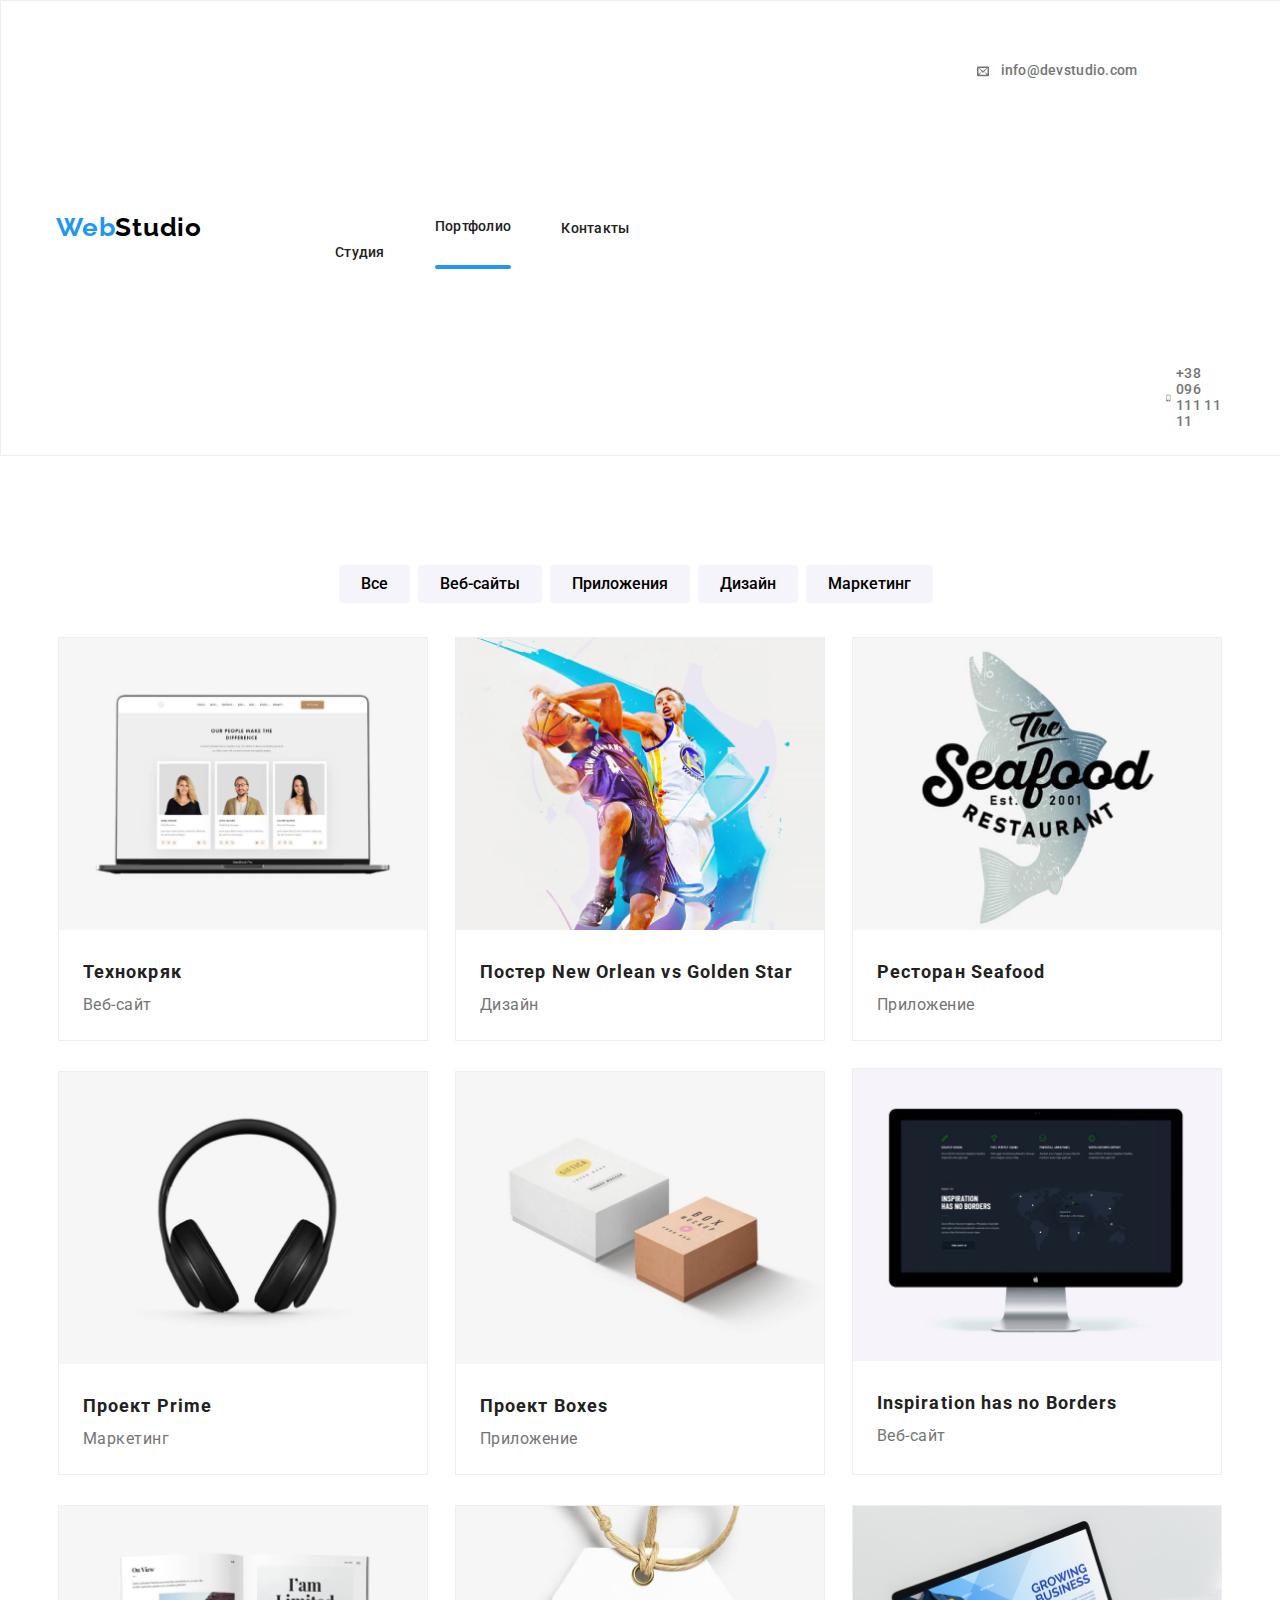
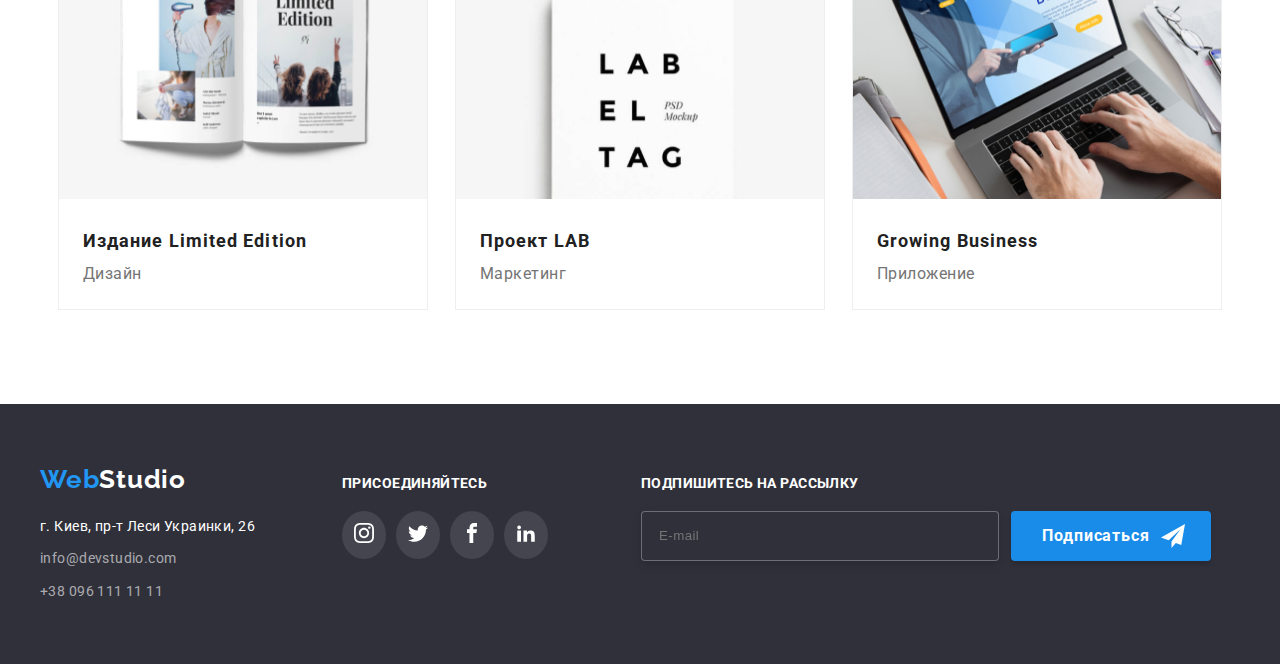
==== commit ddfd3eee: "22.01.22" ====
--- a/Portfolio/portfolio.html
+++ b/Portfolio/portfolio.html
@@ -67,6 +67,12 @@
                     </a>
                  </li>
               </ul>
+               <div class="burger-box">
+                   <a class="burger-social line1" href="#">Instagram</a>
+                   <a class="burger-social line2" href="#">Twitter</a>
+                   <a class="burger-social line3" href="#">Facebook</a>
+                   <a class="burger-social" href="#">LinkedIn</a>
+              </div>
            </div>
            </nav>
          </header>
--- a/css/main.min.css
+++ b/css/main.min.css
@@ -1,2 +1,2 @@
-:root{--primary-text-color: #757575;--title-text-color: #212121;--accent-color: #ffffff}*{margin:0;padding:0;border:none}body{font-family:Roboto, sans-serif}ul{padding:0;margin:0;list-style:none}a{text-decoration:none}@media screen and (min-width: 319px){.container{margin:0 auto;padding-left:15px;padding-right:15px;-webkit-box-sizing:border-box;box-sizing:border-box}}@media screen and (min-width: 767px){.container{margin:0 auto;padding-left:15px;padding-right:15px;-webkit-box-sizing:border-box;box-sizing:border-box}}@media screen and (min-width: 1280px){.container{width:1200px;margin:0 auto;padding-left:15px;padding-right:15px;-webkit-box-sizing:border-box;box-sizing:border-box}}.button{margin-top:30px;padding:10px 32px;font-family:Roboto;font-style:normal;font-weight:bold;font-size:16px;line-height:1.87;background:#188ce8;-webkit-box-shadow:0px 4px 4px rgba(0,0,0,0.15);box-shadow:0px 4px 4px rgba(0,0,0,0.15);-webkit-border-radius:4px;border-radius:4px;letter-spacing:0.06em;color:#ffffff}@media screen and (min-width: 319px){.backdrop{padding:93px 15px;position:fixed;top:0;left:0;width:100%;height:100%;background:rgba(0,0,0,0.2);opacity:1;z-index:2;-webkit-transition:opacity 250ms cubic-bezier(0.4, 0, 0.2, 1);-o-transition:opacity 250ms cubic-bezier(0.4, 0, 0.2, 1);transition:opacity 250ms cubic-bezier(0.4, 0, 0.2, 1);overflow-y:scroll}}@media screen and (min-width: 1280px){.backdrop{position:fixed;top:0;left:0;width:100%;height:100%;background:rgba(0,0,0,0.2);opacity:1;z-index:2;-webkit-transition:opacity 250ms cubic-bezier(0.4, 0, 0.2, 1);-o-transition:opacity 250ms cubic-bezier(0.4, 0, 0.2, 1);transition:opacity 250ms cubic-bezier(0.4, 0, 0.2, 1)}}.backdrop.is-hidden{opacity:0;pointer-events:none}.backdrop.is-hidden .modal{-webkit-transform:translate(-50%, -50%) scale(0.1);-ms-transform:translate(-50%, -50%) scale(0.1);transform:translate(-50%, -50%) scale(0.1)}@media screen and (min-width: 319px){.modal{position:absolute;margin:0 auto;padding-left:40px;padding-right:40px;top:50%;left:50%;width:450px;height:609px;background:#ffffff;-webkit-box-shadow:0px 1px 3px rgba(0,0,0,0.12),0px 1px 1px rgba(0,0,0,0.14),0px 2px 1px rgba(0,0,0,0.2);box-shadow:0px 1px 3px rgba(0,0,0,0.12),0px 1px 1px rgba(0,0,0,0.14),0px 2px 1px rgba(0,0,0,0.2);-webkit-border-radius:4px;border-radius:4px;-webkit-transform:translate(-50%, -50%) scale(1);-ms-transform:translate(-50%, -50%) scale(1);transform:translate(-50%, -50%) scale(1);-webkit-transition:-webkit-transform 250ms cubic-bezier(0.4, 0, 0.2, 1);transition:-webkit-transform 250ms cubic-bezier(0.4, 0, 0.2, 1);-o-transition:transform 250ms cubic-bezier(0.4, 0, 0.2, 1);transition:transform 250ms cubic-bezier(0.4, 0, 0.2, 1);transition:transform 250ms cubic-bezier(0.4, 0, 0.2, 1), -webkit-transform 250ms cubic-bezier(0.4, 0, 0.2, 1)}}@media screen and (min-width: 1280px){.modal{position:absolute;top:50%;left:50%;width:528px;min-height:581px;padding:40px;background:#ffffff;-webkit-box-shadow:0px 1px 3px rgba(0,0,0,0.12),0px 1px 1px rgba(0,0,0,0.14),0px 2px 1px rgba(0,0,0,0.2);box-shadow:0px 1px 3px rgba(0,0,0,0.12),0px 1px 1px rgba(0,0,0,0.14),0px 2px 1px rgba(0,0,0,0.2);-webkit-border-radius:4px;border-radius:4px;-webkit-transform:translate(-50%, -50%) scale(1);-ms-transform:translate(-50%, -50%) scale(1);transform:translate(-50%, -50%) scale(1);-webkit-transition:-webkit-transform 250ms cubic-bezier(0.4, 0, 0.2, 1);transition:-webkit-transform 250ms cubic-bezier(0.4, 0, 0.2, 1);-o-transition:transform 250ms cubic-bezier(0.4, 0, 0.2, 1);transition:transform 250ms cubic-bezier(0.4, 0, 0.2, 1);transition:transform 250ms cubic-bezier(0.4, 0, 0.2, 1), -webkit-transform 250ms cubic-bezier(0.4, 0, 0.2, 1)}}.close-modal{position:absolute;top:8px;right:8px;width:30px;height:30px;border:1px solid rgba(0,0,0,0.1);-webkit-border-radius:50%;border-radius:50%;background-color:#fff;cursor:pointer}.close-button{margin-top:5px}.close-button:hover,:focus{outline:none;border-color:rgba(0,0,0,0.1);fill:#2196f3;-webkit-transition:fill 250ms cubic-bezier(0.4, 0, 0.2, 1);-o-transition:fill 250ms cubic-bezier(0.4, 0, 0.2, 1);transition:fill 250ms cubic-bezier(0.4, 0, 0.2, 1)}@media screen and (min-width: 319px){.title-modal{margin-top:40px;display:block;width:370px;height:40px;font-family:Roboto;font-style:normal;font-weight:bold;font-size:20px;line-height:23px;text-align:center;letter-spacing:0.03em;color:#212121}}@media screen and (min-width: 1280px){.title-modal{margin-top:0;display:block;margin-bottom:20px;width:448px;height:23px;font-family:Roboto;font-style:normal;font-weight:bold;font-size:20px;line-height:23px;text-align:center;letter-spacing:0.03em;color:#212121}}@media screen and (min-width: 319px){.form-container{margin:0 auto}}@media screen and (min-width: 1280px){.form-container{margin-top:12px}}@media screen and (min-width: 319px){.form-field{margin-top:20px;display:block;margin-bottom:10px;position:relative}}@media screen and (min-width: 1280px){.form-field{margin-top:20px;display:block;margin-bottom:10px;position:relative}}.form-field input,.form-messeg{width:100%;height:40px;border:1px solid rgba(33,33,33,0.2);-webkit-border-radius:4px;border-radius:4px;font-size:16px;margin-top:15px;padding:0 10px 0 40px;-webkit-transition:250ms linear border;-o-transition:250ms linear border;transition:250ms linear border}.form-field input:focus,.form-messeg:focus{outline:none;border:1px solid #2196f3}.form-field input:focus+svg,.form-messeg:focus+svg{fill:#2196f3}.form-messeg{resize:none;height:120px;padding:12px 16px}.label-modal{display:block;position:absolute;font-family:Roboto;font-style:normal;font-weight:normal;font-size:12px;line-height:14px;letter-spacing:0.01em;color:#757575;margin-top:-4px}.modal-icon{position:absolute;top:50%;left:10px;-webkit-transition:250ms linear fill;-o-transition:250ms linear fill;transition:250ms linear fill}.form-messeg:placeholder{color:rgba(117,117,117,0.5)}@media screen and (min-width: 319px){.policy-box{font-family:Roboto;font-style:normal;font-weight:normal;font-size:11px;line-height:1.16px;letter-spacing:0.03em;color:#757575;margin-bottom:30px;display:-webkit-box;display:-webkit-flex;display:-ms-flexbox;display:flex;-webkit-box-align:center;-webkit-align-items:center;-ms-flex-align:center;align-items:center}}@media screen and (min-width: 1280px){.policy-box{font-family:Roboto;font-style:normal;font-weight:normal;font-size:13px;line-height:1.71px;letter-spacing:0.03em;color:#757575;margin-bottom:30px;margin-left:10px;display:-webkit-box;display:-webkit-flex;display:-ms-flexbox;display:flex;-webkit-box-align:center;-webkit-align-items:center;-ms-flex-align:center;align-items:center}}.policy-box a{color:#2196f3;text-decoration:underline;padding-left:5px}.policy-chackbox{position:absolute;width:1px;height:1px;margin:1px;border:0px;padding:0px;clip:rect(0 0 0 0);overflow:hidden}.policy-chackbox:checked+.policy-box::before{background-color:#2196f3;background-image:url(../img/icon-check.svg);background-repeat:no-repeat;background-position:center;border-color:transparent}.policy-chackbox:focus+.policy-box::before{border:none;outline:1px solid #2196f3}.policy-box::before{content:"";width:16px;height:16px;border:1px solid #212121;-webkit-border-radius:2px;border-radius:2px;margin-right:7px}@media screen and (min-width: 319px){.form-submit{width:200px;height:50px;font-family:Roboto;font-style:normal;font-weight:bold;font-size:16px;line-height:1.87;background:#188ce8;-webkit-box-shadow:0px 4px 4px rgba(0,0,0,0.15);box-shadow:0px 4px 4px rgba(0,0,0,0.15);-webkit-border-radius:4px;border-radius:4px;letter-spacing:0.06em;color:#ffffff}}@media screen and (min-width: 1280px){.form-submit{width:200px;height:50px;font-family:Roboto;font-style:normal;font-weight:bold;font-size:16px;line-height:1.87;background:#188ce8;-webkit-box-shadow:0px 4px 4px rgba(0,0,0,0.15);box-shadow:0px 4px 4px rgba(0,0,0,0.15);-webkit-border-radius:4px;border-radius:4px;letter-spacing:0.06em;color:#ffffff}}@media screen and (min-width: 319px){.footer-submit{margin-left:0;margin-top:20px;width:200px;height:50px;font-family:Roboto;font-style:normal;font-weight:bold;font-size:16px;line-height:1.87;background:#188ce8;-webkit-box-shadow:0px 4px 4px rgba(0,0,0,0.15);box-shadow:0px 4px 4px rgba(0,0,0,0.15);-webkit-border-radius:4px;border-radius:4px;letter-spacing:0.06em;color:#ffffff;background-image:url(../img/icon-send.svg);background-repeat:no-repeat;background-position-y:center;background-position-x:150px}}@media screen and (min-width: 767px){.footer-submit{margin-left:125px;margin-top:20px;width:200px;height:50px;font-family:Roboto;font-style:normal;font-weight:bold;font-size:16px;line-height:1.87;background:#188ce8;-webkit-box-shadow:0px 4px 4px rgba(0,0,0,0.15);box-shadow:0px 4px 4px rgba(0,0,0,0.15);-webkit-border-radius:4px;border-radius:4px;letter-spacing:0.06em;color:#ffffff;background-image:url(../img/icon-send.svg);background-repeat:no-repeat;background-position-y:center;background-position-x:150px}}@media screen and (min-width: 1280px){.footer-submit{width:200px;height:50px;margin-top:20px;margin-left:12px;font-family:Roboto;font-style:normal;font-weight:bold;font-size:16px;line-height:1.87;background:#188ce8;-webkit-box-shadow:0px 4px 4px rgba(0,0,0,0.15);box-shadow:0px 4px 4px rgba(0,0,0,0.15);-webkit-border-radius:4px;border-radius:4px;letter-spacing:0.06em;color:#ffffff;background-image:url(../img/icon-send.svg);background-repeat:no-repeat;background-position-y:center;background-position-x:150px}}@media screen and (min-width: 319px){.header{padding:16px 0;position:relative}}@media screen and (min-width: 767px){.header{padding:22px 0}}@media screen and (min-width: 1280px){.header{width:100%;background:#ffffff;padding:25px 0}}@media screen and (min-width: 319px){.hiro{width:100%;background:rgba(47,48,58,0.4);padding:118px 0;min-height:480px;background-position:center;background-repeat:no-repeat;background-image:-webkit-gradient(linear, left top, right top, from(rgba(0,0,0,0.4)), to(rgba(0,0,0,0.4))),url(../img/img7.jpg);background-image:-webkit-linear-gradient(left, rgba(0,0,0,0.4), rgba(0,0,0,0.4)),url(../img/img7.jpg);background-image:-o-linear-gradient(left, rgba(0,0,0,0.4), rgba(0,0,0,0.4)),url(../img/img7.jpg);background-image:linear-gradient(to right, rgba(0,0,0,0.4), rgba(0,0,0,0.4)),url(../img/img7.jpg)}}@media screen and (min-width: 1280px){.hiro{width:100%;background:rgba(47,48,58,0.4);padding:200px 0 200px 0;height:600px;background-position:center;background-repeat:no-repeat;background-image:-webkit-gradient(linear, left top, right top, from(rgba(17,7,7,0.4)), to(rgba(0,0,0,0.4))),url(../img/img7.jpg);background-image:-webkit-linear-gradient(left, rgba(17,7,7,0.4), rgba(0,0,0,0.4)),url(../img/img7.jpg);background-image:-o-linear-gradient(left, rgba(17,7,7,0.4), rgba(0,0,0,0.4)),url(../img/img7.jpg);background-image:linear-gradient(to right, rgba(17,7,7,0.4), rgba(0,0,0,0.4)),url(../img/img7.jpg)}}@media screen and (min-width: 319px){.peculiarities{padding-top:60px}}@media screen and (min-width: 1280px){.peculiarities{padding-top:94px}}@media screen and (min-width: 319px){.what-are-we-doing{display:none}}@media screen and (min-width: 1280px){.what-are-we-doing{display:block;padding:94px 0}}@media screen and (min-width: 319px){.our-team{text-align:center;padding-top:94px;padding-bottom:94px;background:#f5f4fa}}@media screen and (min-width: 767px){.our-team{padding:60px 0}}@media screen and (min-width: 1280px){.our-team{text-align:center;padding-top:94px;background:#f5f4fa}}@media screen and (min-width: 1280px){.regular-customers{width:100%;margin:0 auto;text-align:center;padding-bottom:94px}}@media screen and (min-width: 319px){.footer-title{width:100%;padding:60px 0;background-color:#2f303a}}@media screen and (min-width: 1280px){.footer-title{width:100%;padding:60px 0;background-color:#2f303a}}@media screen and (min-width: 319px){.footer{margin:0 auto;padding:0 15px}}@media screen and (min-width: 1280px){.footer{width:1200px;margin:0 auto;padding:0 15px}}@media screen and (min-width: 319px){.header__nav{display:-webkit-box;display:-webkit-flex;display:-ms-flexbox;display:flex}}@media screen and (min-width: 1280px){.header__nav{padding:0;-webkit-box-align:center;-webkit-align-items:center;-ms-flex-align:center;align-items:center;display:-webkit-box;display:-webkit-flex;display:-ms-flexbox;display:flex}}@media screen and (min-width: 319px){.top-line-link{font-family:Raleway;font-style:normal;font-weight:bold;font-size:24px;line-height:1.16;letter-spacing:0.03em;color:#000;text-decoration:none;-webkit-transition:background-color,fill,color 250ms cubic-bezier(0.4, 0, 0.2, 1);-o-transition:background-color,fill,color 250ms cubic-bezier(0.4, 0, 0.2, 1);transition:background-color,fill,color 250ms cubic-bezier(0.4, 0, 0.2, 1)}.top-line-link:hover,.top-line-link:focus{color:#2196f3}}@media screen and (min-width: 767px){.top-line-link{display:-webkit-box;display:-webkit-flex;display:-ms-flexbox;display:flex;-webkit-box-align:center;-webkit-align-items:center;-ms-flex-align:center;align-items:center;font-family:Raleway;font-style:normal;font-weight:bold;font-size:24px;line-height:1.16;letter-spacing:0.03em;color:#000;text-decoration:none;-webkit-transition:background-color,fill,color 250ms cubic-bezier(0.4, 0, 0.2, 1);-o-transition:background-color,fill,color 250ms cubic-bezier(0.4, 0, 0.2, 1);transition:background-color,fill,color 250ms cubic-bezier(0.4, 0, 0.2, 1)}.top-line-link:hover,.top-line-link:focus{color:#2196f3}}@media screen and (min-width: 1280px){.top-line-link{font-family:Raleway;font-style:normal;font-weight:bold;font-size:26px;line-height:1.19;letter-spacing:0.03em;color:#000;text-decoration:none;-webkit-transition:background-color,fill,color 250ms cubic-bezier(0.4, 0, 0.2, 1);-o-transition:background-color,fill,color 250ms cubic-bezier(0.4, 0, 0.2, 1);transition:background-color,fill,color 250ms cubic-bezier(0.4, 0, 0.2, 1)}.top-line-link:hover,.top-line-link:focus{color:#2196f3}}@media screen and (min-width: 319px){.menu-button{position:absolute;top:22px;right:22px;-webkit-box-align:center;-webkit-align-items:center;-ms-flex-align:center;align-items:center;display:-webkit-inline-box;display:-webkit-inline-flex;display:-ms-inline-flexbox;display:inline-flex;background-color:transparent;z-index:3}}@media screen and (min-width: 767px){.menu-button{display:none}}@media screen and (min-width: 1280px){.menu-button{display:none}}@media screen and (min-width: 319px){.menu-button .icon-close{display:none}}@media screen and (min-width: 319px){.menu-button.is-open .icon-close{display:block;z-index:3}}@media screen and (min-width: 319px){.menu-button.is-open .icon-menu{display:none}}@media screen and (min-width: 767px){.mobile-menu{display:none}}@media screen and (min-width: 1280px){.mobile-menu{display:none}}@media screen and (min-width: 319px){.menu-container .menu-container.is-open{position:absolute;display:block;width:480px;height:796px;left:0;background:#fff}}@media screen and (min-width: 767px){.menu-container{display:-webkit-box;display:-webkit-flex;display:-ms-flexbox;display:flex}}@media screen and (min-width: 1280px){.menu-container{display:block;display:-webkit-box;display:-webkit-flex;display:-ms-flexbox;display:flex;-webkit-box-align:center;-webkit-align-items:center;-ms-flex-align:center;align-items:center}}@media screen and (min-width: 767px){.top-link{display:-webkit-box;display:-webkit-flex;display:-ms-flexbox;display:flex;-webkit-box-align:center;-webkit-align-items:center;-ms-flex-align:center;align-items:center}}@media screen and (min-width: 1280px){.top-link{display:block;display:-webkit-box;display:-webkit-flex;display:-ms-flexbox;display:flex;-webkit-box-align:center;-webkit-align-items:center;-ms-flex-align:center;align-items:center;-webkit-box-pack:center;-webkit-justify-content:center;-ms-flex-pack:center;justify-content:center}}.link1:hover,.link1:focus{color:#2196f3}@media screen and (min-width: 319px){.top-link__item:nth-child(1){margin-top:48px;margin-left:40px}}@media screen and (min-width: 767px){.top-link__item:nth-child(1){margin:0 50px 0 88px}}@media screen and (min-width: 1280px){.top-link__item:nth-child(1){margin:0 50px 0 93px}}@media screen and (min-width: 319px){.top-link__item:nth-child(2){margin:32px 0;margin-left:40px}}@media screen and (min-width: 767px){.top-link__item:nth-child(2){margin:0;margin-right:50px}}@media screen and (min-width: 1280px){.top-link__item:nth-child(2){margin:0;margin-right:50px}}@media screen and (min-width: 319px){.top-link__item:nth-child(3){margin-left:40px}}@media screen and (min-width: 767px){.top-link__item:nth-child(3){margin-left:0}}@media screen and (min-width: 767px){.adress-item:nth-child(1){margin-left:84px}}@media screen and (min-width: 1280px){.adress-item:nth-child(1){margin:0 30px 0 305px}}@media screen and (min-width: 319px){.top-link__nav{font-family:Roboto;font-style:normal;font-weight:500;font-size:40px;line-height:1.17;text-align:center;letter-spacing:0.02em;color:#212121}.top-link__nav:hover,.top-link__nav:focus{color:#2196f3}}@media screen and (min-width: 767px){.top-link__nav{font-family:Roboto;font-style:normal;font-weight:500;font-size:14px;line-height:1.14;letter-spacing:0.02em;text-decoration:none;color:#212121;-webkit-transition:background-color,fill,color 250ms cubic-bezier(0.4, 0, 0.2, 1);-o-transition:background-color,fill,color 250ms cubic-bezier(0.4, 0, 0.2, 1);transition:background-color,fill,color 250ms cubic-bezier(0.4, 0, 0.2, 1)}.top-link__nav:hover,.top-link__nav:focus{color:#2196f3}}@media screen and (min-width: 1280px){.top-link__nav{font-family:Roboto;font-style:normal;font-weight:500;font-size:14px;line-height:1.14;letter-spacing:0.02em;text-decoration:none;color:#212121;-webkit-transition:background-color,fill,color 250ms cubic-bezier(0.4, 0, 0.2, 1);-o-transition:background-color,fill,color 250ms cubic-bezier(0.4, 0, 0.2, 1);transition:background-color,fill,color 250ms cubic-bezier(0.4, 0, 0.2, 1)}.top-link__nav:hover,.top-link__nav:focus{color:#2196f3}}@media screen and (min-width: 767px){.activ::after{content:"";display:block;position:relative;top:30px;bottom:auto;width:100%;height:4px;background-color:#2196f3;-webkit-border-radius:2px;border-radius:2px}}@media screen and (min-width: 1280px){.activ::after{content:"";display:block;position:relative;top:30px;bottom:auto;width:100%;height:4px;background-color:#2196f3;-webkit-border-radius:2px;border-radius:2px}}@media screen and (min-width: 319px){.adress{-webkit-box-flex:1;-webkit-flex:1 1 480px;-ms-flex:1 1 480px;flex:1 1 480px}}@media screen and (min-width: 767px){.adress{display:-webkit-box;display:-webkit-flex;display:-ms-flexbox;display:flex;-webkit-box-orient:vertical;-webkit-box-direction:reverse;-webkit-flex-direction:column-reverse;-ms-flex-direction:column-reverse;flex-direction:column-reverse}}@media screen and (min-width: 1280px){.adress{display:block;display:-webkit-box;display:-webkit-flex;display:-ms-flexbox;display:flex;-webkit-box-orient:vertical;-webkit-box-direction:reverse;-webkit-flex-direction:column-reverse;-ms-flex-direction:column-reverse;flex-direction:column-reverse}}@media screen and (min-width: 319px){.adress-item{margin-top:32px;margin-left:40px}}@media screen and (min-width: 767px){.adress-item{margin-top:0;margin-left:84px}}@media screen and (min-width: 1280px){.adress-item{margin-top:5px;margin-left:305px}}@media screen and (min-width: 319px){.mail-icon{display:none}}@media screen and (min-width: 767px){.mail-icon{display:block;width:16px;height:12px;margin-right:10px;fill:var(--primary-text-color);-webkit-transition:background-color,fill,color 250ms cubic-bezier(0.4, 0, 0.2, 1);-o-transition:background-color,fill,color 250ms cubic-bezier(0.4, 0, 0.2, 1);transition:background-color,fill,color 250ms cubic-bezier(0.4, 0, 0.2, 1)}}@media screen and (min-width: 1280px){.mail-icon{display:block;width:16px;height:12px;margin-right:10px;fill:var(--primary-text-color);-webkit-transition:background-color,fill,color 250ms cubic-bezier(0.4, 0, 0.2, 1);-o-transition:background-color,fill,color 250ms cubic-bezier(0.4, 0, 0.2, 1);transition:background-color,fill,color 250ms cubic-bezier(0.4, 0, 0.2, 1)}}@media screen and (min-width: 319px){.mail-link{font-family:Roboto;font-style:normal;font-weight:500;font-size:24px;line-height:28px;letter-spacing:0.02em;color:#757575;-webkit-transition:background-color,fill,color 250ms cubic-bezier(0.4, 0, 0.2, 1);-o-transition:background-color,fill,color 250ms cubic-bezier(0.4, 0, 0.2, 1);transition:background-color,fill,color 250ms cubic-bezier(0.4, 0, 0.2, 1)}.mail-link:hover,.mail-link:focus{color:#2196f3}}@media screen and (min-width: 767px){.mail-link{display:-webkit-box;display:-webkit-flex;display:-ms-flexbox;display:flex;-webkit-box-align:center;-webkit-align-items:center;-ms-flex-align:center;align-items:center;font-family:Roboto;font-style:normal;font-weight:500;font-size:12px;line-height:1.16;letter-spacing:0.02em;color:#757575;text-decoration:none;-webkit-transition:background-color,fill,color 250ms cubic-bezier(0.4, 0, 0.2, 1);-o-transition:background-color,fill,color 250ms cubic-bezier(0.4, 0, 0.2, 1);transition:background-color,fill,color 250ms cubic-bezier(0.4, 0, 0.2, 1)}.mail-link:hover,.mail-link:focus{color:#2196f3}.mail-link:hover .mail-icon,.mail-link:focus .mail-icon{fill:#2196f3}}@media screen and (min-width: 1280px){.mail-link{display:-webkit-box;display:-webkit-flex;display:-ms-flexbox;display:flex;-webkit-box-align:center;-webkit-align-items:center;-ms-flex-align:center;align-items:center;font-family:Roboto;font-style:normal;font-weight:500;font-size:14px;line-height:1.14;letter-spacing:0.02em;color:#757575;text-decoration:none;-webkit-transition:background-color,fill,color 250ms cubic-bezier(0.4, 0, 0.2, 1);-o-transition:background-color,fill,color 250ms cubic-bezier(0.4, 0, 0.2, 1);transition:background-color,fill,color 250ms cubic-bezier(0.4, 0, 0.2, 1)}.mail-link:hover,.mail-link:focus{color:#2196f3}.mail-link:hover .mail-icon,.mail-link:focus .mail-icon{fill:#2196f3}}@media screen and (min-width: 319px){.tel{-webkit-box-orient:horizontal;-webkit-box-direction:reverse;-webkit-flex-direction:row-reverse;-ms-flex-direction:row-reverse;flex-direction:row-reverse;margin-top:302px;margin-left:40px}}@media screen and (min-width: 767px){.tel{margin-top:10px;margin-left:84px}}@media screen and (min-width: 1280px){.tel{margin-top:-15px;margin-left:495px}}@media screen and (min-width: 319px){.tel-icon{display:none}}@media screen and (min-width: 767px){.tel-icon{display:block;width:16px;height:12px;margin-right:5px;fill:var(--primary-text-color)}}@media screen and (min-width: 1280px){.tel-icon{display:block;width:16px;height:12px;margin-right:5px;fill:var(--primary-text-color)}}@media screen and (min-width: 319px){.tel-link{font-family:Roboto;font-style:normal;font-weight:500;font-size:34px;line-height:1.17;letter-spacing:0.02em;color:#2196f3}}@media screen and (min-width: 767px){.tel-link{display:-webkit-box;display:-webkit-flex;display:-ms-flexbox;display:flex;-webkit-box-align:center;-webkit-align-items:center;-ms-flex-align:center;align-items:center;font-family:Roboto;font-style:normal;font-weight:500;font-size:12px;line-height:1.16;letter-spacing:0.02em;text-decoration:none;color:#757575;-webkit-transition:background-color,fill,color 250ms cubic-bezier(0.4, 0, 0.2, 1);-o-transition:background-color,fill,color 250ms cubic-bezier(0.4, 0, 0.2, 1);transition:background-color,fill,color 250ms cubic-bezier(0.4, 0, 0.2, 1)}.tel-link:hover,.tel-link:focus{color:#2196f3}.tel-link:hover:hover .tel-icon,.tel-link:hover:focus .tel-icon,.tel-link:focus:hover .tel-icon,.tel-link:focus:focus .tel-icon{fill:#2196f3}}@media screen and (min-width: 1280px){.tel-link{font-family:Roboto;font-style:normal;font-weight:500;font-size:14px;line-height:1.14;letter-spacing:0.02em;text-decoration:none;color:#757575;-webkit-transition:background-color,fill,color 250ms cubic-bezier(0.4, 0, 0.2, 1);-o-transition:background-color,fill,color 250ms cubic-bezier(0.4, 0, 0.2, 1);transition:background-color,fill,color 250ms cubic-bezier(0.4, 0, 0.2, 1)}.tel-link:hover,.tel-link:focus{color:#2196f3}.tel-link:hover:hover .tel-icon,.tel-link:hover:focus .tel-icon,.tel-link:focus:hover .tel-icon,.tel-link:focus:focus .tel-icon{fill:#2196f3}}.span{color:#2196f3}@media screen and (min-width: 319px){.menu-container{display:none}.menu-container.is-open{width:480px;top:0;position:absolute;display:block;height:796px;left:0;background:#fff;z-index:2}}@media screen and (min-width: 767px){.menu-container{display:-webkit-box;display:-webkit-flex;display:-ms-flexbox;display:flex}}@media screen and (min-width: 319px){.burger-box{margin-top:64px;margin-left:40px}}@media screen and (min-width: 767px){.burger-box{display:none}}@media screen and (min-width: 1280px){.burger-box{display:none}}@media screen and (min-width: 319px){.burger-social{font-family:Roboto;font-style:normal;font-weight:500;font-size:18px;line-height:1.22;letter-spacing:0.02em;color:#2196f3}}.line1::after{content:"";margin:0 10px;width:22px;height:0px;left:135px;top:726px;border:1px solid rgba(33,33,33,0.2);-webkit-transform:rotate(90deg);-ms-transform:rotate(90deg);transform:rotate(90deg)}.line2::after{content:"";margin:0 10px;width:22px;height:0px;left:135px;top:726px;border:1px solid rgba(33,33,33,0.2);-webkit-transform:rotate(90deg);-ms-transform:rotate(90deg);transform:rotate(90deg)}.line3::after{content:"";margin:0 10px;width:22px;height:0px;left:135px;top:726px;border:1px solid rgba(33,33,33,0.2);-webkit-transform:rotate(90deg);-ms-transform:rotate(90deg);transform:rotate(90deg)}@media screen and (min-width: 319px){.title-container{margin:0 auto;text-align:center;padding:0 15px}}@media screen and (min-width: 767px){.title-container{text-align:center;margin:0 auto;padding:0 15px}}@media screen and (min-width: 1280px){.title-container{text-align:center;margin:0 auto;padding:0 15px}}@media screen and (min-width: 319px){.text{font-family:Roboto;font-style:normal;font-weight:900;font-size:26px;line-height:1.61;text-align:center;letter-spacing:0.06em;text-transform:uppercase;color:#ffffff}}@media screen and (min-width: 1280px){.text{font-family:Roboto;font-style:normal;font-weight:900;font-size:44px;line-height:1.36;text-align:center;letter-spacing:0.06em;text-transform:uppercase;color:#ffffff}}@media screen and (min-width: 767px){.group-peculiarities{display:-webkit-box;display:-webkit-flex;display:-ms-flexbox;display:flex;-webkit-flex-wrap:wrap;-ms-flex-wrap:wrap;flex-wrap:wrap;margin-bottom:60px}}@media screen and (min-width: 1280px){.group-peculiarities{display:-webkit-box;display:-webkit-flex;display:-ms-flexbox;display:flex;-webkit-flex-wrap:nowrap;-ms-flex-wrap:nowrap;flex-wrap:nowrap;margin-bottom:0}}@media screen and (min-width: 1280px){.feature:not(:last-child){width:270px;height:120px;margin-right:30px}}@media screen and (min-width: 767px){.feature:nth-child(odd){margin-right:30px}}@media screen and (min-width: 767px){.feature{width:354px}}@media screen and (min-width: 319px){.feature__antenna{width:70px;height:70px}}@media screen and (min-width: 767px){.feature__antenna{width:70px;height:70px}}@media screen and (min-width: 1280px){.feature__antenna{width:70px;height:70px}}@media screen and (min-width: 319px){.feature-svg{display:-webkit-box;display:-webkit-flex;display:-ms-flexbox;display:flex;-webkit-box-pack:center;-webkit-justify-content:center;-ms-flex-pack:center;justify-content:center;-webkit-box-align:center;-webkit-align-items:center;-ms-flex-align:center;align-items:center;height:120px;background:#f5f4fa;-webkit-border-radius:4px;border-radius:4px}}@media screen and (min-width: 767px){.feature-svg{display:-webkit-box;display:-webkit-flex;display:-ms-flexbox;display:flex;-webkit-box-pack:center;-webkit-justify-content:center;-ms-flex-pack:center;justify-content:center;-webkit-box-align:center;-webkit-align-items:center;-ms-flex-align:center;align-items:center;width:354px;background:#f5f4fa;-webkit-border-radius:4px;border-radius:4px}}@media screen and (min-width: 1280px){.feature-svg{display:-webkit-box;display:-webkit-flex;display:-ms-flexbox;display:flex;-webkit-box-pack:center;-webkit-justify-content:center;-ms-flex-pack:center;justify-content:center;-webkit-box-align:center;-webkit-align-items:center;-ms-flex-align:center;align-items:center;width:270px;height:120px;background:#f5f4fa;-webkit-border-radius:4px;border-radius:4px}}@media screen and (min-width: 319px){.feature__clock{width:70px;height:70px}}@media screen and (min-width: 1280px){.feature__clock{width:70px;height:70px}}@media screen and (min-width: 319px){.feature__diagram{width:70px;height:70px}}@media screen and (min-width: 1280px){.feature__diagram{width:70px;height:70px}}@media screen and (min-width: 319px){.feature__astronaut{width:70px;height:70px}}@media screen and (min-width: 1280px){.feature__astronaut{width:70px;height:70px}}@media screen and (min-width: 319px){.feature__title{text-align:center;padding-top:30px;padding-bottom:10px;font-family:Roboto;font-style:normal;font-weight:bold;font-size:14px;line-height:1.14;letter-spacing:0.03em;text-transform:uppercase;color:#212121}}@media screen and (min-width: 767px){.feature__title{text-align:left;padding-bottom:10px;font-family:Roboto;font-style:normal;font-weight:bold;font-size:14px;line-height:1.14;letter-spacing:0.03em;text-transform:uppercase;color:#212121}}@media screen and (min-width: 1280px){.feature__title{text-align:left;padding-bottom:10px;font-family:Roboto;font-style:normal;font-weight:bold;font-size:14px;line-height:1.14;letter-spacing:0.03em;text-transform:uppercase;color:#212121}}.feature__text{font-family:Roboto;font-style:normal;font-weight:normal;font-size:14px;line-height:1.71;letter-spacing:0.03em;color:#757575}.what-are-we-doing__img{display:-webkit-box;display:-webkit-flex;display:-ms-flexbox;display:flex}.what-are-we-doing__title{margin:0;margin-bottom:50px;text-align:center;font-family:Roboto;font-style:normal;font-weight:bold;font-size:36px;line-height:1.16;letter-spacing:0.03em;color:#212121}.img:not(:last-child){margin-right:30px}.descript{position:absolute;width:370px;height:70px;top:1433px;background:rgba(47,48,58,0.8)}.descript__title{margin:27px;color:#ffffff;font-family:Roboto;font-style:normal;font-weight:bold;font-size:14px;line-height:16px;text-align:center;letter-spacing:0.03em;text-transform:uppercase}@media screen and (min-width: 319px){.our-team__title{margin-bottom:50px;font-family:Roboto;font-style:normal;font-weight:bold;font-size:28px;line-height:1.17;letter-spacing:0.03em;color:#212121}}@media screen and (min-width: 1280px){.our-team__title{margin-bottom:50px;font-family:Roboto;font-style:normal;font-weight:bold;font-size:36px;line-height:1.16;letter-spacing:0.03em;color:#212121}}@media screen and (min-width: 767px){.team{display:-webkit-box;display:-webkit-flex;display:-ms-flexbox;display:flex;-webkit-flex-wrap:wrap;-ms-flex-wrap:wrap;flex-wrap:wrap}}@media screen and (min-width: 1280px){.team{-webkit-flex-wrap:nowrap;-ms-flex-wrap:nowrap;flex-wrap:nowrap;display:-webkit-box;display:-webkit-flex;display:-ms-flexbox;display:flex;margin:0}}.team__title{padding-top:30px}@media screen and (min-width: 319px){.team__img{margin-bottom:30px;background:#ffffff;-webkit-box-shadow:0px 1px 3px rgba(0,0,0,0.12),0px 1px 1px rgba(0,0,0,0.14),0px 2px 1px rgba(0,0,0,0.2);box-shadow:0px 1px 3px rgba(0,0,0,0.12),0px 1px 1px rgba(0,0,0,0.14),0px 2px 1px rgba(0,0,0,0.2);-webkit-border-radius:0px 0px 4px 4px;border-radius:0px 0px 4px 4px}}@media screen and (min-width: 767px){.team__img{width:354px;margin-bottom:30px;background:#ffffff;-webkit-box-shadow:0px 1px 3px rgba(0,0,0,0.12),0px 1px 1px rgba(0,0,0,0.14),0px 2px 1px rgba(0,0,0,0.2);box-shadow:0px 1px 3px rgba(0,0,0,0.12),0px 1px 1px rgba(0,0,0,0.14),0px 2px 1px rgba(0,0,0,0.2);-webkit-border-radius:0px 0px 4px 4px;border-radius:0px 0px 4px 4px}}@media screen and (min-width: 1280px){.team__img{margin-right:30px;background:#ffffff;-webkit-box-shadow:0px 1px 3px rgba(0,0,0,0.12),0px 1px 1px rgba(0,0,0,0.14),0px 2px 1px rgba(0,0,0,0.2);box-shadow:0px 1px 3px rgba(0,0,0,0.12),0px 1px 1px rgba(0,0,0,0.14),0px 2px 1px rgba(0,0,0,0.2);-webkit-border-radius:0px 0px 4px 4px;border-radius:0px 0px 4px 4px}}@media screen and (min-width: 767px){.team__img:nth-child(odd){margin-right:30px}}@media screen and (min-width: 319px){.team-img{width:100%}}@media screen and (min-width: 1280px){.team-img{width:270px;height:260px}}.team__name{padding-bottom:10px;font-family:Roboto;font-style:normal;font-weight:500;font-size:16px;line-height:1.18;text-align:center;letter-spacing:0.03em;color:#212121}.team__profession{font-family:Roboto;font-style:normal;font-weight:normal;font-size:16px;line-height:1.18;text-align:center;letter-spacing:0.03em;color:#757575}@media screen and (min-width: 319px){.social-links{display:-webkit-box;display:-webkit-flex;display:-ms-flexbox;display:flex;-webkit-box-pack:center;-webkit-justify-content:center;-ms-flex-pack:center;justify-content:center;-webkit-box-align:center;-webkit-align-items:center;-ms-flex-align:center;align-items:center;padding:16px 0 24px 0}}@media screen and (min-width: 1280px){.social-links{display:-webkit-box;display:-webkit-flex;display:-ms-flexbox;display:flex;-webkit-box-pack:center;-webkit-justify-content:center;-ms-flex-pack:center;justify-content:center;-webkit-box-align:center;-webkit-align-items:center;-ms-flex-align:center;align-items:center}}.social-list{margin-right:10px}@media screen and (min-width: 319px){.social-list__icon{display:-webkit-inline-box;display:-webkit-inline-flex;display:-ms-inline-flexbox;display:inline-flex;-webkit-box-pack:center;-webkit-justify-content:center;-ms-flex-pack:center;justify-content:center;-webkit-box-align:center;-webkit-align-items:center;-ms-flex-align:center;align-items:center;padding:12px;-webkit-border-radius:50%;border-radius:50%;background:rgba(255,255,255,0.1);-webkit-transition:background-color 250ms cubic-bezier(0.4, 0, 0.2, 1);-o-transition:background-color 250ms cubic-bezier(0.4, 0, 0.2, 1);transition:background-color 250ms cubic-bezier(0.4, 0, 0.2, 1)}.social-list__icon:hover{background-color:#2196f3}.social-list__icon:focus{background-color:#2196f3}.social-list__icon:focus .team-icon{fill:var(--accent-color)}.social-list__icon:hover .team-icon{fill:var(--accent-color)}}@media screen and (min-width: 1280px){.social-list__icon{display:block;padding:12px;-webkit-border-radius:50%;border-radius:50%;background:rgba(255,255,255,0.1);-webkit-transition:background-color 250ms cubic-bezier(0.4, 0, 0.2, 1);-o-transition:background-color 250ms cubic-bezier(0.4, 0, 0.2, 1);transition:background-color 250ms cubic-bezier(0.4, 0, 0.2, 1)}.social-list__icon:hover{background-color:#2196f3}.social-list__icon:focus{background-color:#2196f3}.social-list__icon:focus .team-icon{fill:var(--accent-color)}.social-list__icon:hover .team-icon{fill:var(--accent-color)}}.team-icon{fill:#afb1b8}@media screen and (min-width: 319px){.regular-customers__title{text-align:center;margin-top:60px;margin-bottom:30px;font-family:Roboto;font-style:normal;font-weight:bold;font-size:28px;line-height:1.17;letter-spacing:0.03em;color:#212121}}@media screen and (min-width: 1280px){.regular-customers__title{margin-bottom:50px;font-family:Roboto;font-style:normal;font-weight:bold;font-size:36px;line-height:1.16;letter-spacing:0.03em;color:#212121}}@media screen and (min-width: 319px){.customers__client{display:-webkit-box;display:-webkit-flex;display:-ms-flexbox;display:flex;-webkit-flex-wrap:wrap;-ms-flex-wrap:wrap;flex-wrap:wrap}}@media screen and (min-width: 1280px){.customers__client{width:1200px;margin:0 auto;display:-webkit-box;display:-webkit-flex;display:-ms-flexbox;display:flex;-webkit-box-pack:justify;-webkit-justify-content:space-between;-ms-flex-pack:justify;justify-content:space-between}}@media screen and (min-width: 319px){.client{margin-bottom:15px;width:180px}.client:nth-child(1){margin-right:30px}.client:nth-child(3){margin-right:30px}.client:nth-child(5){margin-right:30px}}@media screen and (min-width: 767px){.client{margin-bottom:15px;width:226px;height:92px}.client:nth-child(1){margin-right:30px}.client:nth-child(2){margin-right:30px}.client:nth-child(3){margin-right:0}.client:nth-child(4){margin-right:30px}.client:nth-child(5){margin-right:30px}}@media screen and (min-width: 1280px){.client{margin-bottom:0;width:170px;height:92px}.client:not(:last-child){margin-right:30px}}.customers__link{width:100%;height:100%;display:-webkit-box;display:-webkit-flex;display:-ms-flexbox;display:flex;-webkit-box-align:center;-webkit-align-items:center;-ms-flex-align:center;align-items:center;-webkit-box-pack:center;-webkit-justify-content:center;-ms-flex-pack:center;justify-content:center;border:1px solid #afb1b8;-webkit-border-radius:4px;border-radius:4px;fill:#afb1b8;-webkit-transition:fill 250ms cubic-bezier(0.4, 0, 0.2, 1),border-color 250ms cubic-bezier(0.4, 0, 0.2, 1);-o-transition:fill 250ms cubic-bezier(0.4, 0, 0.2, 1),border-color 250ms cubic-bezier(0.4, 0, 0.2, 1);transition:fill 250ms cubic-bezier(0.4, 0, 0.2, 1),border-color 250ms cubic-bezier(0.4, 0, 0.2, 1)}.customers__link:hover{fill:#2196f3;border-color:#2196f3}.customers__link:focus{fill:#2196f3;border-color:#2196f3}.svg{-webkit-transition:border-color 250ms cubic-bezier(0.4, 0, 0.2, 1);-o-transition:border-color 250ms cubic-bezier(0.4, 0, 0.2, 1);transition:border-color 250ms cubic-bezier(0.4, 0, 0.2, 1)}.svg:hover{fill:#2196f3;border-color:#2196f3}.svg:focus{fill:#2196f3;border-color:#2196f3}@media (max-width: 480px){.footer-container{text-align:center;display:-webkit-box;display:-webkit-flex;display:-ms-flexbox;display:flex;-webkit-box-orient:vertical;-webkit-box-direction:normal;-webkit-flex-direction:column;-ms-flex-direction:column;flex-direction:column;-webkit-box-align:center;-webkit-align-items:center;-ms-flex-align:center;align-items:center}}@media screen and (min-width: 767px){.footer-container{display:-webkit-box;display:-webkit-flex;display:-ms-flexbox;display:flex;-webkit-flex-wrap:wrap;-ms-flex-wrap:wrap;flex-wrap:wrap}}@media screen and (min-width: 1280px){.footer-container{-webkit-flex-wrap:nowrap;-ms-flex-wrap:nowrap;flex-wrap:nowrap;display:-webkit-box;display:-webkit-flex;display:-ms-flexbox;display:flex;-webkit-box-align:baseline;-webkit-align-items:baseline;-ms-flex-align:baseline;align-items:baseline}}.footer-adress{min-width:232px;-webkit-box-orient:vertical;-webkit-box-direction:normal;-webkit-flex-direction:column;-ms-flex-direction:column;flex-direction:column;padding-top:20px;font-family:Roboto;font-style:normal;font-weight:normal;font-size:14px;line-height:1.71;letter-spacing:0.03em;color:#ffffff}.footer-item:nth-child(2){padding:9px 0 9px 0}.footer-link{font-family:Raleway;font-style:normal;font-weight:bold;font-size:26px;line-height:1.19;letter-spacing:0.03em;color:#fff;text-decoration:none;-webkit-transition:color 250ms cubic-bezier(0.4, 0, 0.2, 1);-o-transition:color 250ms cubic-bezier(0.4, 0, 0.2, 1);transition:color 250ms cubic-bezier(0.4, 0, 0.2, 1)}.footer-link:hover,.footer-link:focus{color:#2196f3}.footer-mail-link{font-family:Roboto;font-style:normal;font-weight:normal;font-size:14px;line-height:1.71;letter-spacing:0.03em;color:rgba(255,255,255,0.6);-webkit-transition:color 250ms cubic-bezier(0.4, 0, 0.2, 1);-o-transition:color 250ms cubic-bezier(0.4, 0, 0.2, 1);transition:color 250ms cubic-bezier(0.4, 0, 0.2, 1)}.footer-mail-link:hover,.footer-mail-link:focus{color:#2196f3}.footer-tel-link{margin:9px o 9px 0;font-family:Roboto;font-style:normal;font-weight:normal;font-size:14px;line-height:1.71;letter-spacing:0.03em;text-decoration:none;color:rgba(255,255,255,0.6);-webkit-transition:color 250ms cubic-bezier(0.4, 0, 0.2, 1);-o-transition:color 250ms cubic-bezier(0.4, 0, 0.2, 1);transition:color 250ms cubic-bezier(0.4, 0, 0.2, 1)}.footer-tel-link:hover,.footer-tel-link:focus{color:#2196f3}@media screen and (min-width: 319px){.footer-contacts{padding-bottom:60px}}@media screen and (min-width: 767px){.footer-contacts{display:-webkit-box;display:-webkit-flex;display:-ms-flexbox;display:flex;-webkit-box-orient:vertical;-webkit-box-direction:normal;-webkit-flex-direction:column;-ms-flex-direction:column;flex-direction:column;padding:0}}@media screen and (min-width: 1280px){.footer-contacts{padding:0;display:-webkit-box;display:-webkit-flex;display:-ms-flexbox;display:flex;-webkit-box-orient:vertical;-webkit-box-direction:normal;-webkit-flex-direction:column;-ms-flex-direction:column;flex-direction:column}}@media screen and (min-width: 319px){.footer-social{padding-bottom:60px}}@media screen and (min-width: 767px){.footer-social{padding-bottom:0;margin-left:165px}}@media screen and (min-width: 1280px){.footer-social{padding:0;margin-left:70px}}@media screen and (min-width: 319px){.foter-social-links{display:-webkit-box;display:-webkit-flex;display:-ms-flexbox;display:flex}}@media screen and (min-width: 1280px){.foter-social-links{display:-webkit-box;display:-webkit-flex;display:-ms-flexbox;display:flex;-webkit-box-pack:center;-webkit-justify-content:center;-ms-flex-pack:center;justify-content:center;-webkit-box-align:center;-webkit-align-items:center;-ms-flex-align:center;align-items:center}}.social-title{padding-bottom:20px;font-family:Roboto;font-style:normal;font-weight:bold;font-size:14px;line-height:16px;letter-spacing:0.03em;text-transform:uppercase;color:#ffffff}@media screen and (min-width: 319px){.icon{fill:var(--accent-color)}}@media screen and (min-width: 1280px){.icon{fill:var(--accent-color)}}@media screen and (min-width: 319px){.footer-email{width:100%}}@media screen and (min-width: 767px){.footer-email{display:-webkit-box;display:-webkit-flex;display:-ms-flexbox;display:flex;-webkit-box-align:center;-webkit-align-items:center;-ms-flex-align:center;align-items:center;-webkit-box-pack:center;-webkit-justify-content:center;-ms-flex-pack:center;justify-content:center}}@media screen and (min-width: 1280px){.footer-email{margin-left:83px}}@media screen and (min-width: 767px){.footer-form{margin-top:60px;width:450px;display:-webkit-box;display:-webkit-flex;display:-ms-flexbox;display:flex;-webkit-box-orient:vertical;-webkit-box-direction:normal;-webkit-flex-direction:column;-ms-flex-direction:column;flex-direction:column}}@media screen and (min-width: 1280px){.footer-form{margin-top:0;width:100%}}@media screen and (min-width: 319px){.footer-form__label{width:100%}}@media screen and (min-width: 1280px){.footer-form__label{display:-webkit-box;display:-webkit-flex;display:-ms-flexbox;display:flex}}@media screen and (min-width: 319px){.footer-form__title{text-align:center;font-family:Roboto;font-style:normal;font-weight:bold;font-size:14px;line-height:16px;letter-spacing:0.03em;text-transform:uppercase;color:#ffffff}}@media screen and (min-width: 767px){.footer-form__title{text-align:center;font-family:Roboto;font-style:normal;font-weight:bold;font-size:14px;line-height:16px;letter-spacing:0.03em;text-transform:uppercase;color:#ffffff}}@media screen and (min-width: 1280px){.footer-form__title{text-align:left;font-family:Roboto;font-style:normal;font-weight:bold;font-size:14px;line-height:16px;letter-spacing:0.03em;text-transform:uppercase;color:#ffffff}}@media screen and (min-width: 319px){.footer-input{display:-webkit-box;display:-webkit-flex;display:-ms-flexbox;display:flex;margin-top:20px;width:100%;height:50px;padding:16px 17px;border:1px solid rgba(255,255,255,0.3);-webkit-box-sizing:border-box;box-sizing:border-box;-webkit-filter:drop-shadow(0px 4px 4px rgba(0,0,0,0.15));filter:drop-shadow(0px 4px 4px rgba(0,0,0,0.15));-webkit-border-radius:4px;border-radius:4px;letter-spacing:0.03em;color:rgba(255,255,255,0.6);background-color:#2f303a}}@media screen and (min-width: 1280px){.footer-input{display:-webkit-box;display:-webkit-flex;display:-ms-flexbox;display:flex;margin-top:20px;width:358px;height:50px;padding:16px 17px;border:1px solid rgba(255,255,255,0.3);-webkit-box-sizing:border-box;box-sizing:border-box;-webkit-filter:drop-shadow(0px 4px 4px rgba(0,0,0,0.15));filter:drop-shadow(0px 4px 4px rgba(0,0,0,0.15));-webkit-border-radius:4px;border-radius:4px;letter-spacing:0.03em;color:rgba(255,255,255,0.6);background-color:#2f303a}}.footer-span{margin-left:-30px}@media screen and (min-width: 319px){.portfolio-section{padding:60px 0}}@media screen and (min-width: 1280px){.portfolio-section{padding:94px 0}}@media screen and (min-width: 319px){.portfolio-container{margin:0 auto;padding-left:15px;padding-right:15px}}@media screen and (min-width: 1280px){.portfolio-container{width:1200px;margin:0 auto;padding-left:15px;padding-right:15px}}@media screen and (min-width: 319px){.filters-portfolio{display:-webkit-box;display:-webkit-flex;display:-ms-flexbox;display:flex;-webkit-box-pack:center;-webkit-justify-content:center;-ms-flex-pack:center;justify-content:center}}@media screen and (min-width: 1280px){.filters-portfolio{padding-bottom:34px}}@media screen and (min-width: 319px){.filters{margin-bottom:40px;display:-webkit-box;display:-webkit-flex;display:-ms-flexbox;display:flex;-webkit-flex-wrap:wrap;-ms-flex-wrap:wrap;flex-wrap:wrap}}@media screen and (min-width: 1280px){.filters{margin-bottom:0;display:-webkit-box;display:-webkit-flex;display:-ms-flexbox;display:flex;-webkit-box-pack:center;-webkit-justify-content:center;-ms-flex-pack:center;justify-content:center}}@media screen and (min-width: 319px){.button-portfolio{padding:6px 22px;margin-top:15px;margin-right:8px;font-family:Roboto;font-style:normal;font-weight:500;font-size:16px;line-height:1.62;background:#f5f4fa;-webkit-border-radius:4px;border-radius:4px;border-color:#f5f4fa;-webkit-transition:background-color 250ms cubic-bezier(0.4, 0, 0.2, 1);-o-transition:background-color 250ms cubic-bezier(0.4, 0, 0.2, 1);transition:background-color 250ms cubic-bezier(0.4, 0, 0.2, 1)}.button-portfolio:hover,.button-portfolio:focus{background-color:#2196f3;color:#ffffff;-webkit-box-shadow:0px 3px 1px rgba(0,0,0,0.1),0px 1px 2px rgba(0,0,0,0.08),0px 2px 2px rgba(0,0,0,0.12);box-shadow:0px 3px 1px rgba(0,0,0,0.1),0px 1px 2px rgba(0,0,0,0.08),0px 2px 2px rgba(0,0,0,0.12)}}@media screen and (min-width: 767px){.button-portfolio{padding:6px 22px;margin-right:8px;font-family:Roboto;font-style:normal;font-weight:500;font-size:16px;line-height:1.62;background:#f5f4fa;-webkit-border-radius:4px;border-radius:4px;border-color:#f5f4fa;-webkit-transition:background-color 250ms cubic-bezier(0.4, 0, 0.2, 1);-o-transition:background-color 250ms cubic-bezier(0.4, 0, 0.2, 1);transition:background-color 250ms cubic-bezier(0.4, 0, 0.2, 1)}.button-portfolio:hover,.button-portfolio:focus{background-color:#2196f3;color:#ffffff;-webkit-box-shadow:0px 3px 1px rgba(0,0,0,0.1),0px 1px 2px rgba(0,0,0,0.08),0px 2px 2px rgba(0,0,0,0.12);box-shadow:0px 3px 1px rgba(0,0,0,0.1),0px 1px 2px rgba(0,0,0,0.08),0px 2px 2px rgba(0,0,0,0.12)}}@media screen and (min-width: 1280px){.button-portfolio{padding:6px 22px;margin-right:8px;font-family:Roboto;font-style:normal;font-weight:500;font-size:16px;line-height:1.62;background:#f5f4fa;-webkit-border-radius:4px;border-radius:4px;border-color:#f5f4fa;-webkit-transition:background-color 250ms cubic-bezier(0.4, 0, 0.2, 1);-o-transition:background-color 250ms cubic-bezier(0.4, 0, 0.2, 1);transition:background-color 250ms cubic-bezier(0.4, 0, 0.2, 1)}.button-portfolio:hover,.button-portfolio:focus{background-color:#2196f3;color:#ffffff;-webkit-box-shadow:0px 3px 1px rgba(0,0,0,0.1),0px 1px 2px rgba(0,0,0,0.08),0px 2px 2px rgba(0,0,0,0.12);box-shadow:0px 3px 1px rgba(0,0,0,0.1),0px 1px 2px rgba(0,0,0,0.08),0px 2px 2px rgba(0,0,0,0.12)}}@media screen and (min-width: 767px){.portfolio{display:-webkit-box;display:-webkit-flex;display:-ms-flexbox;display:flex;-webkit-flex-wrap:wrap;-ms-flex-wrap:wrap;flex-wrap:wrap}}@media screen and (min-width: 1280px){.portfolio{display:-webkit-box;display:-webkit-flex;display:-ms-flexbox;display:flex;-webkit-box-pack:center;-webkit-justify-content:center;-ms-flex-pack:center;justify-content:center;-webkit-flex-wrap:wrap;-ms-flex-wrap:wrap;flex-wrap:wrap}}@media screen and (min-width: 767px){.container1{width:354px;margin-right:30px;margin-top:14px;position:relative;background:#ffffff;border:1px solid #eeeeee;-webkit-box-sizing:border-box;box-sizing:border-box}.container1:hover,.container1:focus{-webkit-box-shadow:0px 1px 1px rgba(0,0,0,0.12),0px 4px 4px rgba(0,0,0,0.06),1px 4px 6px rgba(0,0,0,0.16);box-shadow:0px 1px 1px rgba(0,0,0,0.12),0px 4px 4px rgba(0,0,0,0.06),1px 4px 6px rgba(0,0,0,0.16)}.container1:hover .description-text{-webkit-transform:translateY(0);-ms-transform:translateY(0);transform:translateY(0);opacity:1}}@media screen and (min-width: 1280px){.container1{width:370px;position:relative;margin-top:0;margin-right:27px;background:#ffffff;border:1px solid #eeeeee;-webkit-box-sizing:border-box;box-sizing:border-box}.container1:hover,.container1:focus{-webkit-box-shadow:0px 1px 1px rgba(0,0,0,0.12),0px 4px 4px rgba(0,0,0,0.06),1px 4px 6px rgba(0,0,0,0.16);box-shadow:0px 1px 1px rgba(0,0,0,0.12),0px 4px 4px rgba(0,0,0,0.06),1px 4px 6px rgba(0,0,0,0.16)}}.portfolio-description{position:relative;overflow:hidden}.description-text{width:100%;height:100%;background:rgba(33,150,243,0.9);position:absolute;top:1px;left:0;padding:63px 24px;font-family:Roboto;font-style:normal;font-weight:normal;font-size:18px;line-height:28px;letter-spacing:0.03em;color:#ffffff;-webkit-transform:translateY(100%);-ms-transform:translateY(100%);transform:translateY(100%);-webkit-transition:-webkit-transform 250ms cubic-bezier(0.4, 0, 0.2, 1);transition:-webkit-transform 250ms cubic-bezier(0.4, 0, 0.2, 1);-o-transition:transform 250ms cubic-bezier(0.4, 0, 0.2, 1);transition:transform 250ms cubic-bezier(0.4, 0, 0.2, 1);transition:transform 250ms cubic-bezier(0.4, 0, 0.2, 1), -webkit-transform 250ms cubic-bezier(0.4, 0, 0.2, 1)}.work:hover .description-text{-webkit-transform:translateY(0);-ms-transform:translateY(0);transform:translateY(0);opacity:1}.work:focus .description-text{-webkit-transform:translateY(0);-ms-transform:translateY(0);transform:translateY(0);opacity:1}@media screen and (min-width: 767px){.container2{width:354px;margin-top:14px;position:relative;background:#ffffff;border:1px solid #eeeeee;-webkit-box-sizing:border-box;box-sizing:border-box}.container2:hover,.container2:focus{-webkit-box-shadow:0px 1px 1px rgba(0,0,0,0.12),0px 4px 4px rgba(0,0,0,0.06),1px 4px 6px rgba(0,0,0,0.16);box-shadow:0px 1px 1px rgba(0,0,0,0.12),0px 4px 4px rgba(0,0,0,0.06),1px 4px 6px rgba(0,0,0,0.16)}.container2:hover .description-text{-webkit-transform:translateY(0);-ms-transform:translateY(0);transform:translateY(0);opacity:1}}@media screen and (min-width: 1280px){.container2{width:370px;margin-top:0;position:relative;margin-right:27px;background:#ffffff;border:1px solid #eeeeee;-webkit-box-sizing:border-box;box-sizing:border-box}.container2:hover,.container2:focus{-webkit-box-shadow:0px 1px 1px rgba(0,0,0,0.12),0px 4px 4px rgba(0,0,0,0.06),1px 4px 6px rgba(0,0,0,0.16);box-shadow:0px 1px 1px rgba(0,0,0,0.12),0px 4px 4px rgba(0,0,0,0.06),1px 4px 6px rgba(0,0,0,0.16)}.container2:hover .description-text{-webkit-transform:translateY(0);-ms-transform:translateY(0);transform:translateY(0);opacity:1}}@media screen and (min-width: 767px){.container3{width:354px;margin-right:30px;margin-top:30px;position:relative;background:#ffffff;border:1px solid #eeeeee;-webkit-box-sizing:border-box;box-sizing:border-box}.container3:hover,.container3:focus{-webkit-box-shadow:0px 1px 1px rgba(0,0,0,0.12),0px 4px 4px rgba(0,0,0,0.06),1px 4px 6px rgba(0,0,0,0.16);box-shadow:0px 1px 1px rgba(0,0,0,0.12),0px 4px 4px rgba(0,0,0,0.06),1px 4px 6px rgba(0,0,0,0.16)}.container3:hover .description-text{-webkit-transform:translateY(0);-ms-transform:translateY(0);transform:translateY(0);opacity:1}}@media screen and (min-width: 1280px){.container3{width:370px;margin-top:0;position:relative;background:#ffffff;border:1px solid #eeeeee;-webkit-box-sizing:border-box;box-sizing:border-box}.container3:hover,.container3:focus{-webkit-box-shadow:0px 1px 1px rgba(0,0,0,0.12),0px 4px 4px rgba(0,0,0,0.06),1px 4px 6px rgba(0,0,0,0.16);box-shadow:0px 1px 1px rgba(0,0,0,0.12),0px 4px 4px rgba(0,0,0,0.06),1px 4px 6px rgba(0,0,0,0.16)}.container3:hover .description-text{-webkit-transform:translateY(0);-ms-transform:translateY(0);transform:translateY(0);opacity:1}}@media screen and (min-width: 767px){.container4{width:354px;margin-top:30px;position:relative;background:#ffffff;border:1px solid #eeeeee;-webkit-box-sizing:border-box;box-sizing:border-box}.container4:hover,.container4:focus{-webkit-box-shadow:0px 1px 1px rgba(0,0,0,0.12),0px 4px 4px rgba(0,0,0,0.06),1px 4px 6px rgba(0,0,0,0.16);box-shadow:0px 1px 1px rgba(0,0,0,0.12),0px 4px 4px rgba(0,0,0,0.06),1px 4px 6px rgba(0,0,0,0.16)}.container4:hover .description-text{-webkit-transform:translateY(0);-ms-transform:translateY(0);transform:translateY(0);opacity:1}}@media screen and (min-width: 1280px){.container4{width:370px;position:relative;margin-top:30px;margin-right:27px;background:#ffffff;border:1px solid #eeeeee;-webkit-box-sizing:border-box;box-sizing:border-box}.container4:hover,.container4:focus{-webkit-box-shadow:0px 1px 1px rgba(0,0,0,0.12),0px 4px 4px rgba(0,0,0,0.06),1px 4px 6px rgba(0,0,0,0.16);box-shadow:0px 1px 1px rgba(0,0,0,0.12),0px 4px 4px rgba(0,0,0,0.06),1px 4px 6px rgba(0,0,0,0.16)}.container4:hover .description-text{-webkit-transform:translateY(0);-ms-transform:translateY(0);transform:translateY(0);opacity:1}}@media screen and (min-width: 767px){.container5{width:354px;margin-right:30px;margin-top:30px;position:relative;background:#ffffff;border:1px solid #eeeeee;-webkit-box-sizing:border-box;box-sizing:border-box}.container5:hover,.container5:focus{-webkit-box-shadow:0px 1px 1px rgba(0,0,0,0.12),0px 4px 4px rgba(0,0,0,0.06),1px 4px 6px rgba(0,0,0,0.16);box-shadow:0px 1px 1px rgba(0,0,0,0.12),0px 4px 4px rgba(0,0,0,0.06),1px 4px 6px rgba(0,0,0,0.16)}.container5:hover .description-text{-webkit-transform:translateY(0);-ms-transform:translateY(0);transform:translateY(0);opacity:1}}@media screen and (min-width: 1280px){.container5{width:370px;position:relative;margin-top:30px;margin-right:27px;background:#ffffff;border:1px solid #eeeeee;-webkit-box-sizing:border-box;box-sizing:border-box}.container5:hover,.container5:focus{-webkit-box-shadow:0px 1px 1px rgba(0,0,0,0.12),0px 4px 4px rgba(0,0,0,0.06),1px 4px 6px rgba(0,0,0,0.16);box-shadow:0px 1px 1px rgba(0,0,0,0.12),0px 4px 4px rgba(0,0,0,0.06),1px 4px 6px rgba(0,0,0,0.16)}.container5:hover .description-text{-webkit-transform:translateY(0);-ms-transform:translateY(0);transform:translateY(0);opacity:1}}@media screen and (min-width: 767px){.container6{width:354px;margin-top:30px;position:relative;background:#ffffff;border:1px solid #eeeeee;-webkit-box-sizing:border-box;box-sizing:border-box}.container6:hover,.container6:focus{-webkit-box-shadow:0px 1px 1px rgba(0,0,0,0.12),0px 4px 4px rgba(0,0,0,0.06),1px 4px 6px rgba(0,0,0,0.16);box-shadow:0px 1px 1px rgba(0,0,0,0.12),0px 4px 4px rgba(0,0,0,0.06),1px 4px 6px rgba(0,0,0,0.16)}.container6:hover .description-text{-webkit-transform:translateY(0);-ms-transform:translateY(0);transform:translateY(0);opacity:1}}@media screen and (min-width: 1280px){.container6{width:370px;position:relative;margin-top:27px;background:#ffffff;border:1px solid #eeeeee;-webkit-box-sizing:border-box;box-sizing:border-box}.container6:hover,.container6:focus{-webkit-box-shadow:0px 1px 1px rgba(0,0,0,0.12),0px 4px 4px rgba(0,0,0,0.06),1px 4px 6px rgba(0,0,0,0.16);box-shadow:0px 1px 1px rgba(0,0,0,0.12),0px 4px 4px rgba(0,0,0,0.06),1px 4px 6px rgba(0,0,0,0.16)}.container6:hover .description-text{-webkit-transform:translateY(0);-ms-transform:translateY(0);transform:translateY(0);opacity:1}}@media screen and (min-width: 767px){.container7{width:354px;margin-right:30px;margin-top:30px;position:relative;background:#ffffff;border:1px solid #eeeeee;-webkit-box-sizing:border-box;box-sizing:border-box}.container7:hover,.container7:focus{-webkit-box-shadow:0px 1px 1px rgba(0,0,0,0.12),0px 4px 4px rgba(0,0,0,0.06),1px 4px 6px rgba(0,0,0,0.16);box-shadow:0px 1px 1px rgba(0,0,0,0.12),0px 4px 4px rgba(0,0,0,0.06),1px 4px 6px rgba(0,0,0,0.16)}.container7:hover .description-text{-webkit-transform:translateY(0);-ms-transform:translateY(0);transform:translateY(0);opacity:1}}@media screen and (min-width: 1280px){.container7{width:370px;position:relative;margin-top:30px;margin-right:27px;background:#ffffff;border:1px solid #eeeeee;-webkit-box-sizing:border-box;box-sizing:border-box}.container7:hover,.container7:focus{-webkit-box-shadow:0px 1px 1px rgba(0,0,0,0.12),0px 4px 4px rgba(0,0,0,0.06),1px 4px 6px rgba(0,0,0,0.16);box-shadow:0px 1px 1px rgba(0,0,0,0.12),0px 4px 4px rgba(0,0,0,0.06),1px 4px 6px rgba(0,0,0,0.16)}.container7:hover .description-text{-webkit-transform:translateY(0);-ms-transform:translateY(0);transform:translateY(0);opacity:1}}@media screen and (min-width: 767px){.container8{width:354px;position:relative;margin-top:30px;background:#ffffff;border:1px solid #eeeeee;-webkit-box-sizing:border-box;box-sizing:border-box}.container8:hover,.container8:focus{-webkit-box-shadow:0px 1px 1px rgba(0,0,0,0.12),0px 4px 4px rgba(0,0,0,0.06),1px 4px 6px rgba(0,0,0,0.16);box-shadow:0px 1px 1px rgba(0,0,0,0.12),0px 4px 4px rgba(0,0,0,0.06),1px 4px 6px rgba(0,0,0,0.16)}.container8:hover .description-text{-webkit-transform:translateY(0);-ms-transform:translateY(0);transform:translateY(0);opacity:1}}@media screen and (min-width: 1280px){.container8{width:370px;position:relative;margin-top:30px;margin-right:27px;background:#ffffff;border:1px solid #eeeeee;-webkit-box-sizing:border-box;box-sizing:border-box}.container8:hover,.container8:focus{-webkit-box-shadow:0px 1px 1px rgba(0,0,0,0.12),0px 4px 4px rgba(0,0,0,0.06),1px 4px 6px rgba(0,0,0,0.16);box-shadow:0px 1px 1px rgba(0,0,0,0.12),0px 4px 4px rgba(0,0,0,0.06),1px 4px 6px rgba(0,0,0,0.16)}.container8:hover .description-text{-webkit-transform:translateY(0);-ms-transform:translateY(0);transform:translateY(0);opacity:1}}@media screen and (min-width: 767px){.container9{width:354px;margin-top:30px;position:relative;background:#ffffff;border:1px solid #eeeeee;-webkit-box-sizing:border-box;box-sizing:border-box}.container9:hover,.container9:focus{-webkit-box-shadow:0px 1px 1px rgba(0,0,0,0.12),0px 4px 4px rgba(0,0,0,0.06),1px 4px 6px rgba(0,0,0,0.16);box-shadow:0px 1px 1px rgba(0,0,0,0.12),0px 4px 4px rgba(0,0,0,0.06),1px 4px 6px rgba(0,0,0,0.16)}.container9:hover .description-text{-webkit-transform:translateY(0);-ms-transform:translateY(0);transform:translateY(0);opacity:1}}@media screen and (min-width: 1280px){.container9{width:370px;position:relative;margin-top:30px;background:#ffffff;border:1px solid #eeeeee;-webkit-box-sizing:border-box;box-sizing:border-box}.container9:hover,.container9:focus{-webkit-box-shadow:0px 1px 1px rgba(0,0,0,0.12),0px 4px 4px rgba(0,0,0,0.06),1px 4px 6px rgba(0,0,0,0.16);box-shadow:0px 1px 1px rgba(0,0,0,0.12),0px 4px 4px rgba(0,0,0,0.06),1px 4px 6px rgba(0,0,0,0.16)}.container9:hover .description-text{-webkit-transform:translateY(0);-ms-transform:translateY(0);transform:translateY(0);opacity:1}}.portfolio-title{padding:20px 24px}.portfolio-title-container{font-family:Roboto;font-style:normal;font-weight:bold;font-size:18px;line-height:2;letter-spacing:0.06em;color:#212121}.porfolio-name{font-family:Roboto;font-style:normal;font-weight:normal;font-size:16px;line-height:1.87;letter-spacing:0.03em;color:#757575}@media screen and (min-width: 319px){.img-portfolio{width:100%}}@media screen and (min-width: 319px){.section-header-portfolio{padding:16px 0;position:relative;border:1px solid #ececec}}@media screen and (min-width: 767px){.section-header-portfolio{background:#ffffff;padding:25px 0;border:1px solid #ececec}}@media screen and (min-width: 1280px){.section-header-portfolio{width:100%;background:#ffffff;padding:25px 0;border:1px solid #ececec}}
+:root{--primary-text-color: #757575;--title-text-color: #212121;--accent-color: #ffffff}*{margin:0;padding:0;border:none}body{font-family:Roboto, sans-serif}ul{padding:0;margin:0;list-style:none}a{text-decoration:none}@media screen and (min-width: 319px){.container{margin:0 auto;padding-left:15px;padding-right:15px;-webkit-box-sizing:border-box;box-sizing:border-box}}@media screen and (min-width: 767px){.container{margin:0 auto;padding-left:15px;padding-right:15px;-webkit-box-sizing:border-box;box-sizing:border-box}}@media screen and (min-width: 1280px){.container{width:1200px;margin:0 auto;padding-left:15px;padding-right:15px;-webkit-box-sizing:border-box;box-sizing:border-box}}.button{margin-top:30px;padding:10px 32px;font-family:Roboto;font-style:normal;font-weight:bold;font-size:16px;line-height:1.87;background:#188ce8;-webkit-box-shadow:0px 4px 4px rgba(0,0,0,0.15);box-shadow:0px 4px 4px rgba(0,0,0,0.15);-webkit-border-radius:4px;border-radius:4px;letter-spacing:0.06em;color:#ffffff}@media screen and (min-width: 319px){.backdrop{padding:93px 15px;position:fixed;top:0;left:0;width:100%;height:100%;background:rgba(0,0,0,0.2);opacity:1;z-index:2;-webkit-transition:opacity 250ms cubic-bezier(0.4, 0, 0.2, 1);-o-transition:opacity 250ms cubic-bezier(0.4, 0, 0.2, 1);transition:opacity 250ms cubic-bezier(0.4, 0, 0.2, 1);overflow-y:scroll}}@media screen and (min-width: 1280px){.backdrop{position:fixed;top:0;left:0;width:100%;height:100%;background:rgba(0,0,0,0.2);opacity:1;z-index:2;-webkit-transition:opacity 250ms cubic-bezier(0.4, 0, 0.2, 1);-o-transition:opacity 250ms cubic-bezier(0.4, 0, 0.2, 1);transition:opacity 250ms cubic-bezier(0.4, 0, 0.2, 1)}}.backdrop.is-hidden{opacity:0;pointer-events:none}.backdrop.is-hidden .modal{-webkit-transform:translate(-50%, -50%) scale(0.1);-ms-transform:translate(-50%, -50%) scale(0.1);transform:translate(-50%, -50%) scale(0.1)}@media screen and (min-width: 319px){.modal{position:absolute;margin:0 auto;padding-left:40px;padding-right:40px;top:50%;left:50%;width:450px;height:609px;background:#ffffff;-webkit-box-shadow:0px 1px 3px rgba(0,0,0,0.12),0px 1px 1px rgba(0,0,0,0.14),0px 2px 1px rgba(0,0,0,0.2);box-shadow:0px 1px 3px rgba(0,0,0,0.12),0px 1px 1px rgba(0,0,0,0.14),0px 2px 1px rgba(0,0,0,0.2);-webkit-border-radius:4px;border-radius:4px;-webkit-transform:translate(-50%, -50%) scale(1);-ms-transform:translate(-50%, -50%) scale(1);transform:translate(-50%, -50%) scale(1);-webkit-transition:-webkit-transform 250ms cubic-bezier(0.4, 0, 0.2, 1);transition:-webkit-transform 250ms cubic-bezier(0.4, 0, 0.2, 1);-o-transition:transform 250ms cubic-bezier(0.4, 0, 0.2, 1);transition:transform 250ms cubic-bezier(0.4, 0, 0.2, 1);transition:transform 250ms cubic-bezier(0.4, 0, 0.2, 1), -webkit-transform 250ms cubic-bezier(0.4, 0, 0.2, 1)}}@media screen and (min-width: 1280px){.modal{position:absolute;top:50%;left:50%;width:528px;min-height:581px;padding:40px;background:#ffffff;-webkit-box-shadow:0px 1px 3px rgba(0,0,0,0.12),0px 1px 1px rgba(0,0,0,0.14),0px 2px 1px rgba(0,0,0,0.2);box-shadow:0px 1px 3px rgba(0,0,0,0.12),0px 1px 1px rgba(0,0,0,0.14),0px 2px 1px rgba(0,0,0,0.2);-webkit-border-radius:4px;border-radius:4px;-webkit-transform:translate(-50%, -50%) scale(1);-ms-transform:translate(-50%, -50%) scale(1);transform:translate(-50%, -50%) scale(1);-webkit-transition:-webkit-transform 250ms cubic-bezier(0.4, 0, 0.2, 1);transition:-webkit-transform 250ms cubic-bezier(0.4, 0, 0.2, 1);-o-transition:transform 250ms cubic-bezier(0.4, 0, 0.2, 1);transition:transform 250ms cubic-bezier(0.4, 0, 0.2, 1);transition:transform 250ms cubic-bezier(0.4, 0, 0.2, 1), -webkit-transform 250ms cubic-bezier(0.4, 0, 0.2, 1)}}.close-modal{position:absolute;top:8px;right:8px;width:30px;height:30px;border:1px solid rgba(0,0,0,0.1);-webkit-border-radius:50%;border-radius:50%;background-color:#fff;cursor:pointer}.close-button{margin-top:5px}.close-button:hover,:focus{outline:none;border-color:rgba(0,0,0,0.1);fill:#2196f3;-webkit-transition:fill 250ms cubic-bezier(0.4, 0, 0.2, 1);-o-transition:fill 250ms cubic-bezier(0.4, 0, 0.2, 1);transition:fill 250ms cubic-bezier(0.4, 0, 0.2, 1)}@media screen and (min-width: 319px){.title-modal{margin-top:40px;display:block;width:370px;height:40px;font-family:Roboto;font-style:normal;font-weight:bold;font-size:20px;line-height:23px;text-align:center;letter-spacing:0.03em;color:#212121}}@media screen and (min-width: 1280px){.title-modal{margin-top:0;display:block;margin-bottom:20px;width:448px;height:23px;font-family:Roboto;font-style:normal;font-weight:bold;font-size:20px;line-height:23px;text-align:center;letter-spacing:0.03em;color:#212121}}@media screen and (min-width: 319px){.form-container{margin:0 auto}}@media screen and (min-width: 1280px){.form-container{margin-top:12px}}@media screen and (min-width: 319px){.form-field{margin-top:20px;display:block;margin-bottom:10px;position:relative}}@media screen and (min-width: 1280px){.form-field{margin-top:20px;display:block;margin-bottom:10px;position:relative}}.form-field input,.form-messeg{width:100%;height:40px;border:1px solid rgba(33,33,33,0.2);-webkit-border-radius:4px;border-radius:4px;font-size:16px;margin-top:15px;padding:0 10px 0 40px;-webkit-transition:250ms linear border;-o-transition:250ms linear border;transition:250ms linear border}.form-field input:focus,.form-messeg:focus{outline:none;border:1px solid #2196f3}.form-field input:focus+svg,.form-messeg:focus+svg{fill:#2196f3}.form-messeg{resize:none;height:120px;padding:12px 16px}.label-modal{display:block;position:absolute;font-family:Roboto;font-style:normal;font-weight:normal;font-size:12px;line-height:14px;letter-spacing:0.01em;color:#757575;margin-top:-4px}.modal-icon{position:absolute;top:50%;left:10px;-webkit-transition:250ms linear fill;-o-transition:250ms linear fill;transition:250ms linear fill}.form-messeg:placeholder{color:rgba(117,117,117,0.5)}@media screen and (min-width: 319px){.policy-box{font-family:Roboto;font-style:normal;font-weight:normal;font-size:11px;line-height:1.16px;letter-spacing:0.03em;color:#757575;margin-bottom:30px;display:-webkit-box;display:-webkit-flex;display:-ms-flexbox;display:flex;-webkit-box-align:center;-webkit-align-items:center;-ms-flex-align:center;align-items:center}}@media screen and (min-width: 1280px){.policy-box{font-family:Roboto;font-style:normal;font-weight:normal;font-size:13px;line-height:1.71px;letter-spacing:0.03em;color:#757575;margin-bottom:30px;margin-left:10px;display:-webkit-box;display:-webkit-flex;display:-ms-flexbox;display:flex;-webkit-box-align:center;-webkit-align-items:center;-ms-flex-align:center;align-items:center}}.policy-box a{color:#2196f3;text-decoration:underline;padding-left:5px}.policy-chackbox{position:absolute;width:1px;height:1px;margin:1px;border:0px;padding:0px;clip:rect(0 0 0 0);overflow:hidden}.policy-chackbox:checked+.policy-box::before{background-color:#2196f3;background-image:url(../img/icon-check.svg);background-repeat:no-repeat;background-position:center;border-color:transparent}.policy-chackbox:focus+.policy-box::before{border:none;outline:1px solid #2196f3}.policy-box::before{content:"";width:16px;height:16px;border:1px solid #212121;-webkit-border-radius:2px;border-radius:2px;margin-right:7px}@media screen and (min-width: 319px){.form-submit{width:200px;height:50px;font-family:Roboto;font-style:normal;font-weight:bold;font-size:16px;line-height:1.87;background:#188ce8;-webkit-box-shadow:0px 4px 4px rgba(0,0,0,0.15);box-shadow:0px 4px 4px rgba(0,0,0,0.15);-webkit-border-radius:4px;border-radius:4px;letter-spacing:0.06em;color:#ffffff}}@media screen and (min-width: 1280px){.form-submit{width:200px;height:50px;font-family:Roboto;font-style:normal;font-weight:bold;font-size:16px;line-height:1.87;background:#188ce8;-webkit-box-shadow:0px 4px 4px rgba(0,0,0,0.15);box-shadow:0px 4px 4px rgba(0,0,0,0.15);-webkit-border-radius:4px;border-radius:4px;letter-spacing:0.06em;color:#ffffff}}@media screen and (min-width: 319px){.footer-submit{margin-left:0;margin-top:20px;width:200px;height:50px;font-family:Roboto;font-style:normal;font-weight:bold;font-size:16px;line-height:1.87;background:#188ce8;-webkit-box-shadow:0px 4px 4px rgba(0,0,0,0.15);box-shadow:0px 4px 4px rgba(0,0,0,0.15);-webkit-border-radius:4px;border-radius:4px;letter-spacing:0.06em;color:#ffffff;background-image:url(../img/icon-send.svg);background-repeat:no-repeat;background-position-y:center;background-position-x:150px}}@media screen and (min-width: 767px){.footer-submit{margin-left:125px;margin-top:20px;width:200px;height:50px;font-family:Roboto;font-style:normal;font-weight:bold;font-size:16px;line-height:1.87;background:#188ce8;-webkit-box-shadow:0px 4px 4px rgba(0,0,0,0.15);box-shadow:0px 4px 4px rgba(0,0,0,0.15);-webkit-border-radius:4px;border-radius:4px;letter-spacing:0.06em;color:#ffffff;background-image:url(../img/icon-send.svg);background-repeat:no-repeat;background-position-y:center;background-position-x:150px}}@media screen and (min-width: 1280px){.footer-submit{width:200px;height:50px;margin-top:20px;margin-left:12px;font-family:Roboto;font-style:normal;font-weight:bold;font-size:16px;line-height:1.87;background:#188ce8;-webkit-box-shadow:0px 4px 4px rgba(0,0,0,0.15);box-shadow:0px 4px 4px rgba(0,0,0,0.15);-webkit-border-radius:4px;border-radius:4px;letter-spacing:0.06em;color:#ffffff;background-image:url(../img/icon-send.svg);background-repeat:no-repeat;background-position-y:center;background-position-x:150px}}@media screen and (min-width: 319px){.header{padding:16px 0;position:relative}}@media screen and (min-width: 767px){.header{padding:22px 0}}@media screen and (min-width: 1280px){.header{width:100%;background:#ffffff;padding:25px 0}}@media screen and (min-width: 319px){.hiro{width:100%;background:rgba(47,48,58,0.4);padding:118px 0;min-height:480px;background-position:center;background-repeat:no-repeat;background-image:-webkit-gradient(linear, left top, right top, from(rgba(0,0,0,0.4)), to(rgba(0,0,0,0.4))),url(../img/img7.jpg);background-image:-webkit-linear-gradient(left, rgba(0,0,0,0.4), rgba(0,0,0,0.4)),url(../img/img7.jpg);background-image:-o-linear-gradient(left, rgba(0,0,0,0.4), rgba(0,0,0,0.4)),url(../img/img7.jpg);background-image:linear-gradient(to right, rgba(0,0,0,0.4), rgba(0,0,0,0.4)),url(../img/img7.jpg)}}@media screen and (min-width: 1280px){.hiro{width:100%;background:rgba(47,48,58,0.4);padding:200px 0 200px 0;height:600px;background-position:center;background-repeat:no-repeat;background-image:-webkit-gradient(linear, left top, right top, from(rgba(17,7,7,0.4)), to(rgba(0,0,0,0.4))),url(../img/img7.jpg);background-image:-webkit-linear-gradient(left, rgba(17,7,7,0.4), rgba(0,0,0,0.4)),url(../img/img7.jpg);background-image:-o-linear-gradient(left, rgba(17,7,7,0.4), rgba(0,0,0,0.4)),url(../img/img7.jpg);background-image:linear-gradient(to right, rgba(17,7,7,0.4), rgba(0,0,0,0.4)),url(../img/img7.jpg)}}@media screen and (min-width: 319px){.peculiarities{padding-top:60px}}@media screen and (min-width: 1280px){.peculiarities{padding-top:94px}}@media screen and (min-width: 319px){.what-are-we-doing{display:none}}@media screen and (min-width: 1280px){.what-are-we-doing{display:block;padding:94px 0}}@media screen and (min-width: 319px){.our-team{text-align:center;padding-top:94px;padding-bottom:94px;background:#f5f4fa}}@media screen and (min-width: 767px){.our-team{padding:60px 0}}@media screen and (min-width: 1280px){.our-team{text-align:center;padding-top:94px;background:#f5f4fa}}@media screen and (min-width: 1280px){.regular-customers{width:100%;margin:0 auto;text-align:center;padding-bottom:94px}}@media screen and (min-width: 319px){.footer-title{width:100%;padding:60px 0;background-color:#2f303a}}@media screen and (min-width: 1280px){.footer-title{width:100%;padding:60px 0;background-color:#2f303a}}@media screen and (min-width: 319px){.footer{margin:0 auto;padding:0 15px}}@media screen and (min-width: 1280px){.footer{width:1200px;margin:0 auto;padding:0 15px}}@media screen and (min-width: 319px){.header__nav{display:-webkit-box;display:-webkit-flex;display:-ms-flexbox;display:flex}}@media screen and (min-width: 1280px){.header__nav{padding:0;-webkit-box-align:center;-webkit-align-items:center;-ms-flex-align:center;align-items:center;display:-webkit-box;display:-webkit-flex;display:-ms-flexbox;display:flex}}@media screen and (min-width: 319px){.top-line-link{font-family:Raleway;font-style:normal;font-weight:bold;font-size:24px;line-height:1.16;letter-spacing:0.03em;color:#000;text-decoration:none;-webkit-transition:background-color,fill,color 250ms cubic-bezier(0.4, 0, 0.2, 1);-o-transition:background-color,fill,color 250ms cubic-bezier(0.4, 0, 0.2, 1);transition:background-color,fill,color 250ms cubic-bezier(0.4, 0, 0.2, 1)}.top-line-link:hover,.top-line-link:focus{color:#2196f3}}@media screen and (min-width: 767px){.top-line-link{display:-webkit-box;display:-webkit-flex;display:-ms-flexbox;display:flex;-webkit-box-align:center;-webkit-align-items:center;-ms-flex-align:center;align-items:center;font-family:Raleway;font-style:normal;font-weight:bold;font-size:24px;line-height:1.16;letter-spacing:0.03em;color:#000;text-decoration:none;-webkit-transition:background-color,fill,color 250ms cubic-bezier(0.4, 0, 0.2, 1);-o-transition:background-color,fill,color 250ms cubic-bezier(0.4, 0, 0.2, 1);transition:background-color,fill,color 250ms cubic-bezier(0.4, 0, 0.2, 1)}.top-line-link:hover,.top-line-link:focus{color:#2196f3}}@media screen and (min-width: 1280px){.top-line-link{font-family:Raleway;font-style:normal;font-weight:bold;font-size:26px;line-height:1.19;letter-spacing:0.03em;color:#000;text-decoration:none;-webkit-transition:background-color,fill,color 250ms cubic-bezier(0.4, 0, 0.2, 1);-o-transition:background-color,fill,color 250ms cubic-bezier(0.4, 0, 0.2, 1);transition:background-color,fill,color 250ms cubic-bezier(0.4, 0, 0.2, 1)}.top-line-link:hover,.top-line-link:focus{color:#2196f3}}@media screen and (min-width: 319px){.menu-button{position:absolute;top:22px;right:22px;-webkit-box-align:center;-webkit-align-items:center;-ms-flex-align:center;align-items:center;display:-webkit-inline-box;display:-webkit-inline-flex;display:-ms-inline-flexbox;display:inline-flex;background-color:transparent;z-index:3}}@media screen and (min-width: 767px){.menu-button{display:none}}@media screen and (min-width: 1280px){.menu-button{display:none}}@media screen and (min-width: 319px){.menu-button .icon-close{display:none}}@media screen and (min-width: 319px){.menu-button.is-open .icon-close{display:block;z-index:3}}@media screen and (min-width: 319px){.menu-button.is-open .icon-menu{display:none}}@media screen and (min-width: 767px){.mobile-menu{display:none}}@media screen and (min-width: 1280px){.mobile-menu{display:none}}@media screen and (min-width: 319px){.menu-container .menu-container.is-open{position:absolute;display:block;width:100%;height:796px;left:0;background:#fff}}@media screen and (min-width: 767px){.menu-container{display:-webkit-box;display:-webkit-flex;display:-ms-flexbox;display:flex}}@media screen and (min-width: 1280px){.menu-container{display:block;display:-webkit-box;display:-webkit-flex;display:-ms-flexbox;display:flex;-webkit-box-align:center;-webkit-align-items:center;-ms-flex-align:center;align-items:center}}@media screen and (min-width: 767px){.top-link{display:-webkit-box;display:-webkit-flex;display:-ms-flexbox;display:flex;-webkit-box-align:center;-webkit-align-items:center;-ms-flex-align:center;align-items:center}}@media screen and (min-width: 1280px){.top-link{display:block;display:-webkit-box;display:-webkit-flex;display:-ms-flexbox;display:flex;-webkit-box-align:center;-webkit-align-items:center;-ms-flex-align:center;align-items:center;-webkit-box-pack:center;-webkit-justify-content:center;-ms-flex-pack:center;justify-content:center}}.link1:hover,.link1:focus{color:#2196f3}@media screen and (min-width: 319px){.top-link__item:nth-child(1){padding-top:48px;padding-left:40px}}@media screen and (min-width: 767px){.top-link__item:nth-child(1){margin:0 50px 0 88px}}@media screen and (min-width: 1280px){.top-link__item:nth-child(1){margin:0 50px 0 93px}}@media screen and (min-width: 319px){.top-link__item:nth-child(2){padding:32px 0;padding-left:40px}}@media screen and (min-width: 767px){.top-link__item:nth-child(2){padding:0;margin-right:50px}}@media screen and (min-width: 1280px){.top-link__item:nth-child(2){padding:0;margin-right:50px}}@media screen and (min-width: 319px){.top-link__item:nth-child(3){padding-left:40px}}@media screen and (min-width: 767px){.top-link__item:nth-child(3){padding-left:0}}@media screen and (min-width: 767px){.adress-item:nth-child(1){margin-left:84px}}@media screen and (min-width: 1280px){.adress-item:nth-child(1){margin:0 30px 0 305px}}@media screen and (min-width: 319px){.top-link__nav{font-family:Roboto;font-style:normal;font-weight:500;font-size:40px;line-height:1.17;text-align:center;letter-spacing:0.02em;color:#212121}.top-link__nav:hover,.top-link__nav:focus{color:#2196f3}}@media screen and (min-width: 767px){.top-link__nav{font-family:Roboto;font-style:normal;font-weight:500;font-size:14px;line-height:1.14;letter-spacing:0.02em;text-decoration:none;color:#212121;-webkit-transition:background-color,fill,color 250ms cubic-bezier(0.4, 0, 0.2, 1);-o-transition:background-color,fill,color 250ms cubic-bezier(0.4, 0, 0.2, 1);transition:background-color,fill,color 250ms cubic-bezier(0.4, 0, 0.2, 1)}.top-link__nav:hover,.top-link__nav:focus{color:#2196f3}}@media screen and (min-width: 1280px){.top-link__nav{font-family:Roboto;font-style:normal;font-weight:500;font-size:14px;line-height:1.14;letter-spacing:0.02em;text-decoration:none;color:#212121;-webkit-transition:background-color,fill,color 250ms cubic-bezier(0.4, 0, 0.2, 1);-o-transition:background-color,fill,color 250ms cubic-bezier(0.4, 0, 0.2, 1);transition:background-color,fill,color 250ms cubic-bezier(0.4, 0, 0.2, 1)}.top-link__nav:hover,.top-link__nav:focus{color:#2196f3}}@media screen and (min-width: 767px){.activ::after{content:"";display:block;position:relative;top:30px;bottom:auto;width:100%;height:4px;background-color:#2196f3;-webkit-border-radius:2px;border-radius:2px}}@media screen and (min-width: 1280px){.activ::after{content:"";display:block;position:relative;top:30px;bottom:auto;width:100%;height:4px;background-color:#2196f3;-webkit-border-radius:2px;border-radius:2px}}@media screen and (min-width: 319px){.adress{-webkit-box-flex:1;-webkit-flex:1 1 480px;-ms-flex:1 1 480px;flex:1 1 480px}}@media screen and (min-width: 767px){.adress{display:-webkit-box;display:-webkit-flex;display:-ms-flexbox;display:flex;-webkit-box-orient:vertical;-webkit-box-direction:reverse;-webkit-flex-direction:column-reverse;-ms-flex-direction:column-reverse;flex-direction:column-reverse}}@media screen and (min-width: 1280px){.adress{display:block;display:-webkit-box;display:-webkit-flex;display:-ms-flexbox;display:flex;-webkit-box-orient:vertical;-webkit-box-direction:reverse;-webkit-flex-direction:column-reverse;-ms-flex-direction:column-reverse;flex-direction:column-reverse}}@media screen and (min-width: 319px){.adress-item{padding-top:32px;padding-left:40px}}@media screen and (min-width: 767px){.adress-item{margin-top:0;margin-left:84px}}@media screen and (min-width: 1280px){.adress-item{margin-top:5px;margin-left:305px}}@media screen and (min-width: 319px){.mail-icon{display:none}}@media screen and (min-width: 767px){.mail-icon{display:block;width:16px;height:12px;margin-right:10px;fill:var(--primary-text-color);-webkit-transition:background-color,fill,color 250ms cubic-bezier(0.4, 0, 0.2, 1);-o-transition:background-color,fill,color 250ms cubic-bezier(0.4, 0, 0.2, 1);transition:background-color,fill,color 250ms cubic-bezier(0.4, 0, 0.2, 1)}}@media screen and (min-width: 1280px){.mail-icon{display:block;width:16px;height:12px;margin-right:10px;fill:var(--primary-text-color);-webkit-transition:background-color,fill,color 250ms cubic-bezier(0.4, 0, 0.2, 1);-o-transition:background-color,fill,color 250ms cubic-bezier(0.4, 0, 0.2, 1);transition:background-color,fill,color 250ms cubic-bezier(0.4, 0, 0.2, 1)}}@media screen and (min-width: 319px){.mail-link{font-family:Roboto;font-style:normal;font-weight:500;font-size:24px;line-height:28px;letter-spacing:0.02em;color:#757575;-webkit-transition:background-color,fill,color 250ms cubic-bezier(0.4, 0, 0.2, 1);-o-transition:background-color,fill,color 250ms cubic-bezier(0.4, 0, 0.2, 1);transition:background-color,fill,color 250ms cubic-bezier(0.4, 0, 0.2, 1)}.mail-link:hover,.mail-link:focus{color:#2196f3}}@media screen and (min-width: 767px){.mail-link{display:-webkit-box;display:-webkit-flex;display:-ms-flexbox;display:flex;-webkit-box-align:center;-webkit-align-items:center;-ms-flex-align:center;align-items:center;font-family:Roboto;font-style:normal;font-weight:500;font-size:12px;line-height:1.16;letter-spacing:0.02em;color:#757575;text-decoration:none;-webkit-transition:background-color,fill,color 250ms cubic-bezier(0.4, 0, 0.2, 1);-o-transition:background-color,fill,color 250ms cubic-bezier(0.4, 0, 0.2, 1);transition:background-color,fill,color 250ms cubic-bezier(0.4, 0, 0.2, 1)}.mail-link:hover,.mail-link:focus{color:#2196f3}.mail-link:hover .mail-icon,.mail-link:focus .mail-icon{fill:#2196f3}}@media screen and (min-width: 1280px){.mail-link{display:-webkit-box;display:-webkit-flex;display:-ms-flexbox;display:flex;-webkit-box-align:center;-webkit-align-items:center;-ms-flex-align:center;align-items:center;font-family:Roboto;font-style:normal;font-weight:500;font-size:14px;line-height:1.14;letter-spacing:0.02em;color:#757575;text-decoration:none;-webkit-transition:background-color,fill,color 250ms cubic-bezier(0.4, 0, 0.2, 1);-o-transition:background-color,fill,color 250ms cubic-bezier(0.4, 0, 0.2, 1);transition:background-color,fill,color 250ms cubic-bezier(0.4, 0, 0.2, 1)}.mail-link:hover,.mail-link:focus{color:#2196f3}.mail-link:hover .mail-icon,.mail-link:focus .mail-icon{fill:#2196f3}}@media screen and (min-width: 319px){.tel{-webkit-box-orient:horizontal;-webkit-box-direction:reverse;-webkit-flex-direction:row-reverse;-ms-flex-direction:row-reverse;flex-direction:row-reverse;padding-top:302px;padding-left:40px}}@media screen and (min-width: 767px){.tel{margin-top:10px;margin-left:84px}}@media screen and (min-width: 1280px){.tel{margin-top:-15px;margin-left:495px}}@media screen and (min-width: 319px){.tel-icon{display:none}}@media screen and (min-width: 767px){.tel-icon{display:block;width:16px;height:12px;margin-right:5px;fill:var(--primary-text-color)}}@media screen and (min-width: 1280px){.tel-icon{display:block;width:16px;height:12px;margin-right:5px;fill:var(--primary-text-color)}}@media screen and (min-width: 319px){.tel-link{font-family:Roboto;font-style:normal;font-weight:500;font-size:34px;line-height:1.17;letter-spacing:0.02em;color:#2196f3}}@media screen and (min-width: 767px){.tel-link{display:-webkit-box;display:-webkit-flex;display:-ms-flexbox;display:flex;-webkit-box-align:center;-webkit-align-items:center;-ms-flex-align:center;align-items:center;font-family:Roboto;font-style:normal;font-weight:500;font-size:12px;line-height:1.16;letter-spacing:0.02em;text-decoration:none;color:#757575;-webkit-transition:background-color,fill,color 250ms cubic-bezier(0.4, 0, 0.2, 1);-o-transition:background-color,fill,color 250ms cubic-bezier(0.4, 0, 0.2, 1);transition:background-color,fill,color 250ms cubic-bezier(0.4, 0, 0.2, 1)}.tel-link:hover,.tel-link:focus{color:#2196f3}.tel-link:hover:hover .tel-icon,.tel-link:hover:focus .tel-icon,.tel-link:focus:hover .tel-icon,.tel-link:focus:focus .tel-icon{fill:#2196f3}}@media screen and (min-width: 1280px){.tel-link{font-family:Roboto;font-style:normal;font-weight:500;font-size:14px;line-height:1.14;letter-spacing:0.02em;text-decoration:none;color:#757575;-webkit-transition:background-color,fill,color 250ms cubic-bezier(0.4, 0, 0.2, 1);-o-transition:background-color,fill,color 250ms cubic-bezier(0.4, 0, 0.2, 1);transition:background-color,fill,color 250ms cubic-bezier(0.4, 0, 0.2, 1)}.tel-link:hover,.tel-link:focus{color:#2196f3}.tel-link:hover:hover .tel-icon,.tel-link:hover:focus .tel-icon,.tel-link:focus:hover .tel-icon,.tel-link:focus:focus .tel-icon{fill:#2196f3}}.span{color:#2196f3}@media screen and (min-width: 319px){.menu-container{display:none}.menu-container.is-open{top:0;position:absolute;display:block;height:796px;left:0;background:#fff;z-index:2}}@media screen and (min-width: 767px){.menu-container{display:-webkit-box;display:-webkit-flex;display:-ms-flexbox;display:flex}}@media screen and (min-width: 319px){.burger-box{padding-top:64px;padding-left:40px}}@media screen and (min-width: 767px){.burger-box{display:none}}@media screen and (min-width: 1280px){.burger-box{display:none}}@media screen and (min-width: 319px){.burger-social{font-family:Roboto;font-style:normal;font-weight:500;font-size:18px;line-height:1.22;letter-spacing:0.02em;color:#2196f3}}.line1::after{content:"";margin:0 10px;width:22px;height:0px;left:135px;top:726px;border:1px solid rgba(33,33,33,0.2);-webkit-transform:rotate(90deg);-ms-transform:rotate(90deg);transform:rotate(90deg)}.line2::after{content:"";margin:0 10px;width:22px;height:0px;left:135px;top:726px;border:1px solid rgba(33,33,33,0.2);-webkit-transform:rotate(90deg);-ms-transform:rotate(90deg);transform:rotate(90deg)}.line3::after{content:"";margin:0 10px;width:22px;height:0px;left:135px;top:726px;border:1px solid rgba(33,33,33,0.2);-webkit-transform:rotate(90deg);-ms-transform:rotate(90deg);transform:rotate(90deg)}@media screen and (min-width: 319px){.title-container{margin:0 auto;text-align:center;padding:0 15px}}@media screen and (min-width: 767px){.title-container{text-align:center;margin:0 auto;padding:0 15px}}@media screen and (min-width: 1280px){.title-container{text-align:center;margin:0 auto;padding:0 15px}}@media screen and (min-width: 319px){.text{font-family:Roboto;font-style:normal;font-weight:900;font-size:26px;line-height:1.61;text-align:center;letter-spacing:0.06em;text-transform:uppercase;color:#ffffff}}@media screen and (min-width: 1280px){.text{font-family:Roboto;font-style:normal;font-weight:900;font-size:44px;line-height:1.36;text-align:center;letter-spacing:0.06em;text-transform:uppercase;color:#ffffff}}@media screen and (min-width: 767px){.group-peculiarities{display:-webkit-box;display:-webkit-flex;display:-ms-flexbox;display:flex;-webkit-flex-wrap:wrap;-ms-flex-wrap:wrap;flex-wrap:wrap;margin-bottom:60px}}@media screen and (min-width: 1280px){.group-peculiarities{display:-webkit-box;display:-webkit-flex;display:-ms-flexbox;display:flex;-webkit-flex-wrap:nowrap;-ms-flex-wrap:nowrap;flex-wrap:nowrap;margin-bottom:0}}@media screen and (min-width: 1280px){.feature:not(:last-child){width:270px;height:120px;margin-right:30px}}@media screen and (min-width: 767px){.feature:nth-child(odd){margin-right:30px}}@media screen and (min-width: 767px){.feature{width:354px}}@media screen and (min-width: 319px){.feature__antenna{width:70px;height:70px}}@media screen and (min-width: 767px){.feature__antenna{width:70px;height:70px}}@media screen and (min-width: 1280px){.feature__antenna{width:70px;height:70px}}@media screen and (min-width: 319px){.feature-svg{display:-webkit-box;display:-webkit-flex;display:-ms-flexbox;display:flex;-webkit-box-pack:center;-webkit-justify-content:center;-ms-flex-pack:center;justify-content:center;-webkit-box-align:center;-webkit-align-items:center;-ms-flex-align:center;align-items:center;height:120px;background:#f5f4fa;-webkit-border-radius:4px;border-radius:4px}}@media screen and (min-width: 767px){.feature-svg{display:-webkit-box;display:-webkit-flex;display:-ms-flexbox;display:flex;-webkit-box-pack:center;-webkit-justify-content:center;-ms-flex-pack:center;justify-content:center;-webkit-box-align:center;-webkit-align-items:center;-ms-flex-align:center;align-items:center;width:354px;background:#f5f4fa;-webkit-border-radius:4px;border-radius:4px}}@media screen and (min-width: 1280px){.feature-svg{display:-webkit-box;display:-webkit-flex;display:-ms-flexbox;display:flex;-webkit-box-pack:center;-webkit-justify-content:center;-ms-flex-pack:center;justify-content:center;-webkit-box-align:center;-webkit-align-items:center;-ms-flex-align:center;align-items:center;width:270px;height:120px;background:#f5f4fa;-webkit-border-radius:4px;border-radius:4px}}@media screen and (min-width: 319px){.feature__clock{width:70px;height:70px}}@media screen and (min-width: 1280px){.feature__clock{width:70px;height:70px}}@media screen and (min-width: 319px){.feature__diagram{width:70px;height:70px}}@media screen and (min-width: 1280px){.feature__diagram{width:70px;height:70px}}@media screen and (min-width: 319px){.feature__astronaut{width:70px;height:70px}}@media screen and (min-width: 1280px){.feature__astronaut{width:70px;height:70px}}@media screen and (min-width: 319px){.feature__title{text-align:center;padding-top:30px;padding-bottom:10px;font-family:Roboto;font-style:normal;font-weight:bold;font-size:14px;line-height:1.14;letter-spacing:0.03em;text-transform:uppercase;color:#212121}}@media screen and (min-width: 767px){.feature__title{text-align:left;padding-bottom:10px;font-family:Roboto;font-style:normal;font-weight:bold;font-size:14px;line-height:1.14;letter-spacing:0.03em;text-transform:uppercase;color:#212121}}@media screen and (min-width: 1280px){.feature__title{text-align:left;padding-bottom:10px;font-family:Roboto;font-style:normal;font-weight:bold;font-size:14px;line-height:1.14;letter-spacing:0.03em;text-transform:uppercase;color:#212121}}.feature__text{font-family:Roboto;font-style:normal;font-weight:normal;font-size:14px;line-height:1.71;letter-spacing:0.03em;color:#757575}.what-are-we-doing__img{display:-webkit-box;display:-webkit-flex;display:-ms-flexbox;display:flex}.what-are-we-doing__title{margin:0;margin-bottom:50px;text-align:center;font-family:Roboto;font-style:normal;font-weight:bold;font-size:36px;line-height:1.16;letter-spacing:0.03em;color:#212121}.img:not(:last-child){margin-right:30px}.descript{position:absolute;width:370px;height:70px;top:1433px;background:rgba(47,48,58,0.8)}.descript__title{margin:27px;color:#ffffff;font-family:Roboto;font-style:normal;font-weight:bold;font-size:14px;line-height:16px;text-align:center;letter-spacing:0.03em;text-transform:uppercase}@media screen and (min-width: 319px){.our-team__title{margin-bottom:50px;font-family:Roboto;font-style:normal;font-weight:bold;font-size:28px;line-height:1.17;letter-spacing:0.03em;color:#212121}}@media screen and (min-width: 1280px){.our-team__title{margin-bottom:50px;font-family:Roboto;font-style:normal;font-weight:bold;font-size:36px;line-height:1.16;letter-spacing:0.03em;color:#212121}}@media screen and (min-width: 767px){.team{display:-webkit-box;display:-webkit-flex;display:-ms-flexbox;display:flex;-webkit-flex-wrap:wrap;-ms-flex-wrap:wrap;flex-wrap:wrap}}@media screen and (min-width: 1280px){.team{-webkit-flex-wrap:nowrap;-ms-flex-wrap:nowrap;flex-wrap:nowrap;display:-webkit-box;display:-webkit-flex;display:-ms-flexbox;display:flex;margin:0}}.team__title{padding-top:30px}@media screen and (min-width: 319px){.team__img{margin-bottom:30px;background:#ffffff;-webkit-box-shadow:0px 1px 3px rgba(0,0,0,0.12),0px 1px 1px rgba(0,0,0,0.14),0px 2px 1px rgba(0,0,0,0.2);box-shadow:0px 1px 3px rgba(0,0,0,0.12),0px 1px 1px rgba(0,0,0,0.14),0px 2px 1px rgba(0,0,0,0.2);-webkit-border-radius:0px 0px 4px 4px;border-radius:0px 0px 4px 4px}}@media screen and (min-width: 767px){.team__img{width:354px;margin-bottom:30px;background:#ffffff;-webkit-box-shadow:0px 1px 3px rgba(0,0,0,0.12),0px 1px 1px rgba(0,0,0,0.14),0px 2px 1px rgba(0,0,0,0.2);box-shadow:0px 1px 3px rgba(0,0,0,0.12),0px 1px 1px rgba(0,0,0,0.14),0px 2px 1px rgba(0,0,0,0.2);-webkit-border-radius:0px 0px 4px 4px;border-radius:0px 0px 4px 4px}}@media screen and (min-width: 1280px){.team__img{margin-right:30px;background:#ffffff;-webkit-box-shadow:0px 1px 3px rgba(0,0,0,0.12),0px 1px 1px rgba(0,0,0,0.14),0px 2px 1px rgba(0,0,0,0.2);box-shadow:0px 1px 3px rgba(0,0,0,0.12),0px 1px 1px rgba(0,0,0,0.14),0px 2px 1px rgba(0,0,0,0.2);-webkit-border-radius:0px 0px 4px 4px;border-radius:0px 0px 4px 4px}}@media screen and (min-width: 767px){.team__img:nth-child(odd){margin-right:30px}}@media screen and (min-width: 319px){.team-img{width:100%}}@media screen and (min-width: 1280px){.team-img{width:270px;height:260px}}.team__name{padding-bottom:10px;font-family:Roboto;font-style:normal;font-weight:500;font-size:16px;line-height:1.18;text-align:center;letter-spacing:0.03em;color:#212121}.team__profession{font-family:Roboto;font-style:normal;font-weight:normal;font-size:16px;line-height:1.18;text-align:center;letter-spacing:0.03em;color:#757575}@media screen and (min-width: 319px){.social-links{display:-webkit-box;display:-webkit-flex;display:-ms-flexbox;display:flex;-webkit-box-pack:center;-webkit-justify-content:center;-ms-flex-pack:center;justify-content:center;-webkit-box-align:center;-webkit-align-items:center;-ms-flex-align:center;align-items:center;padding:16px 0 24px 0}}@media screen and (min-width: 1280px){.social-links{display:-webkit-box;display:-webkit-flex;display:-ms-flexbox;display:flex;-webkit-box-pack:center;-webkit-justify-content:center;-ms-flex-pack:center;justify-content:center;-webkit-box-align:center;-webkit-align-items:center;-ms-flex-align:center;align-items:center}}.social-list{margin-right:10px}@media screen and (min-width: 319px){.social-list__icon{display:-webkit-inline-box;display:-webkit-inline-flex;display:-ms-inline-flexbox;display:inline-flex;-webkit-box-pack:center;-webkit-justify-content:center;-ms-flex-pack:center;justify-content:center;-webkit-box-align:center;-webkit-align-items:center;-ms-flex-align:center;align-items:center;padding:12px;-webkit-border-radius:50%;border-radius:50%;background:rgba(255,255,255,0.1);-webkit-transition:background-color 250ms cubic-bezier(0.4, 0, 0.2, 1);-o-transition:background-color 250ms cubic-bezier(0.4, 0, 0.2, 1);transition:background-color 250ms cubic-bezier(0.4, 0, 0.2, 1)}.social-list__icon:hover{background-color:#2196f3}.social-list__icon:focus{background-color:#2196f3}.social-list__icon:focus .team-icon{fill:var(--accent-color)}.social-list__icon:hover .team-icon{fill:var(--accent-color)}}@media screen and (min-width: 1280px){.social-list__icon{display:block;padding:12px;-webkit-border-radius:50%;border-radius:50%;background:rgba(255,255,255,0.1);-webkit-transition:background-color 250ms cubic-bezier(0.4, 0, 0.2, 1);-o-transition:background-color 250ms cubic-bezier(0.4, 0, 0.2, 1);transition:background-color 250ms cubic-bezier(0.4, 0, 0.2, 1)}.social-list__icon:hover{background-color:#2196f3}.social-list__icon:focus{background-color:#2196f3}.social-list__icon:focus .team-icon{fill:var(--accent-color)}.social-list__icon:hover .team-icon{fill:var(--accent-color)}}.team-icon{fill:#afb1b8}@media screen and (min-width: 319px){.regular-customers__title{text-align:center;margin-top:60px;margin-bottom:30px;font-family:Roboto;font-style:normal;font-weight:bold;font-size:28px;line-height:1.17;letter-spacing:0.03em;color:#212121}}@media screen and (min-width: 1280px){.regular-customers__title{margin-bottom:50px;font-family:Roboto;font-style:normal;font-weight:bold;font-size:36px;line-height:1.16;letter-spacing:0.03em;color:#212121}}@media screen and (min-width: 319px){.customers__client{display:-webkit-box;display:-webkit-flex;display:-ms-flexbox;display:flex;-webkit-flex-wrap:wrap;-ms-flex-wrap:wrap;flex-wrap:wrap}}@media screen and (min-width: 1280px){.customers__client{width:1200px;margin:0 auto;display:-webkit-box;display:-webkit-flex;display:-ms-flexbox;display:flex;-webkit-box-pack:justify;-webkit-justify-content:space-between;-ms-flex-pack:justify;justify-content:space-between}}@media screen and (min-width: 319px){.client{margin-bottom:15px;width:180px}.client:nth-child(1){margin-right:30px}.client:nth-child(3){margin-right:30px}.client:nth-child(5){margin-right:30px}}@media screen and (min-width: 767px){.client{margin-bottom:15px;width:226px;height:92px}.client:nth-child(1){margin-right:30px}.client:nth-child(2){margin-right:30px}.client:nth-child(3){margin-right:0}.client:nth-child(4){margin-right:30px}.client:nth-child(5){margin-right:30px}}@media screen and (min-width: 1280px){.client{margin-bottom:0;width:170px;height:92px}.client:not(:last-child){margin-right:30px}}.customers__link{width:100%;height:100%;display:-webkit-box;display:-webkit-flex;display:-ms-flexbox;display:flex;-webkit-box-align:center;-webkit-align-items:center;-ms-flex-align:center;align-items:center;-webkit-box-pack:center;-webkit-justify-content:center;-ms-flex-pack:center;justify-content:center;border:1px solid #afb1b8;-webkit-border-radius:4px;border-radius:4px;fill:#afb1b8;-webkit-transition:fill 250ms cubic-bezier(0.4, 0, 0.2, 1),border-color 250ms cubic-bezier(0.4, 0, 0.2, 1);-o-transition:fill 250ms cubic-bezier(0.4, 0, 0.2, 1),border-color 250ms cubic-bezier(0.4, 0, 0.2, 1);transition:fill 250ms cubic-bezier(0.4, 0, 0.2, 1),border-color 250ms cubic-bezier(0.4, 0, 0.2, 1)}.customers__link:hover{fill:#2196f3;border-color:#2196f3}.customers__link:focus{fill:#2196f3;border-color:#2196f3}.svg{-webkit-transition:border-color 250ms cubic-bezier(0.4, 0, 0.2, 1);-o-transition:border-color 250ms cubic-bezier(0.4, 0, 0.2, 1);transition:border-color 250ms cubic-bezier(0.4, 0, 0.2, 1)}.svg:hover{fill:#2196f3;border-color:#2196f3}.svg:focus{fill:#2196f3;border-color:#2196f3}@media (max-width: 480px){.footer-container{text-align:center;display:-webkit-box;display:-webkit-flex;display:-ms-flexbox;display:flex;-webkit-box-orient:vertical;-webkit-box-direction:normal;-webkit-flex-direction:column;-ms-flex-direction:column;flex-direction:column;-webkit-box-align:center;-webkit-align-items:center;-ms-flex-align:center;align-items:center}}@media screen and (min-width: 767px){.footer-container{display:-webkit-box;display:-webkit-flex;display:-ms-flexbox;display:flex;-webkit-flex-wrap:wrap;-ms-flex-wrap:wrap;flex-wrap:wrap}}@media screen and (min-width: 1280px){.footer-container{-webkit-flex-wrap:nowrap;-ms-flex-wrap:nowrap;flex-wrap:nowrap;display:-webkit-box;display:-webkit-flex;display:-ms-flexbox;display:flex;-webkit-box-align:baseline;-webkit-align-items:baseline;-ms-flex-align:baseline;align-items:baseline}}.footer-adress{min-width:232px;-webkit-box-orient:vertical;-webkit-box-direction:normal;-webkit-flex-direction:column;-ms-flex-direction:column;flex-direction:column;padding-top:20px;font-family:Roboto;font-style:normal;font-weight:normal;font-size:14px;line-height:1.71;letter-spacing:0.03em;color:#ffffff}.footer-item:nth-child(2){padding:9px 0 9px 0}.footer-link{font-family:Raleway;font-style:normal;font-weight:bold;font-size:26px;line-height:1.19;letter-spacing:0.03em;color:#fff;text-decoration:none;-webkit-transition:color 250ms cubic-bezier(0.4, 0, 0.2, 1);-o-transition:color 250ms cubic-bezier(0.4, 0, 0.2, 1);transition:color 250ms cubic-bezier(0.4, 0, 0.2, 1)}.footer-link:hover,.footer-link:focus{color:#2196f3}.footer-mail-link{font-family:Roboto;font-style:normal;font-weight:normal;font-size:14px;line-height:1.71;letter-spacing:0.03em;color:rgba(255,255,255,0.6);-webkit-transition:color 250ms cubic-bezier(0.4, 0, 0.2, 1);-o-transition:color 250ms cubic-bezier(0.4, 0, 0.2, 1);transition:color 250ms cubic-bezier(0.4, 0, 0.2, 1)}.footer-mail-link:hover,.footer-mail-link:focus{color:#2196f3}.footer-tel-link{margin:9px o 9px 0;font-family:Roboto;font-style:normal;font-weight:normal;font-size:14px;line-height:1.71;letter-spacing:0.03em;text-decoration:none;color:rgba(255,255,255,0.6);-webkit-transition:color 250ms cubic-bezier(0.4, 0, 0.2, 1);-o-transition:color 250ms cubic-bezier(0.4, 0, 0.2, 1);transition:color 250ms cubic-bezier(0.4, 0, 0.2, 1)}.footer-tel-link:hover,.footer-tel-link:focus{color:#2196f3}@media screen and (min-width: 319px){.footer-contacts{padding-bottom:60px}}@media screen and (min-width: 767px){.footer-contacts{display:-webkit-box;display:-webkit-flex;display:-ms-flexbox;display:flex;-webkit-box-orient:vertical;-webkit-box-direction:normal;-webkit-flex-direction:column;-ms-flex-direction:column;flex-direction:column;padding:0}}@media screen and (min-width: 1280px){.footer-contacts{padding:0;display:-webkit-box;display:-webkit-flex;display:-ms-flexbox;display:flex;-webkit-box-orient:vertical;-webkit-box-direction:normal;-webkit-flex-direction:column;-ms-flex-direction:column;flex-direction:column}}@media screen and (min-width: 319px){.footer-social{padding-bottom:60px}}@media screen and (min-width: 767px){.footer-social{padding-bottom:0;margin-left:165px}}@media screen and (min-width: 1280px){.footer-social{padding:0;margin-left:70px}}@media screen and (min-width: 319px){.foter-social-links{display:-webkit-box;display:-webkit-flex;display:-ms-flexbox;display:flex}}@media screen and (min-width: 1280px){.foter-social-links{display:-webkit-box;display:-webkit-flex;display:-ms-flexbox;display:flex;-webkit-box-pack:center;-webkit-justify-content:center;-ms-flex-pack:center;justify-content:center;-webkit-box-align:center;-webkit-align-items:center;-ms-flex-align:center;align-items:center}}.social-title{padding-bottom:20px;font-family:Roboto;font-style:normal;font-weight:bold;font-size:14px;line-height:16px;letter-spacing:0.03em;text-transform:uppercase;color:#ffffff}@media screen and (min-width: 319px){.icon{fill:var(--accent-color)}}@media screen and (min-width: 1280px){.icon{fill:var(--accent-color)}}@media screen and (min-width: 319px){.footer-email{width:100%}}@media screen and (min-width: 767px){.footer-email{display:-webkit-box;display:-webkit-flex;display:-ms-flexbox;display:flex;-webkit-box-align:center;-webkit-align-items:center;-ms-flex-align:center;align-items:center;-webkit-box-pack:center;-webkit-justify-content:center;-ms-flex-pack:center;justify-content:center}}@media screen and (min-width: 1280px){.footer-email{margin-left:83px}}@media screen and (min-width: 767px){.footer-form{margin-top:60px;width:450px;display:-webkit-box;display:-webkit-flex;display:-ms-flexbox;display:flex;-webkit-box-orient:vertical;-webkit-box-direction:normal;-webkit-flex-direction:column;-ms-flex-direction:column;flex-direction:column}}@media screen and (min-width: 1280px){.footer-form{margin-top:0;width:100%}}@media screen and (min-width: 319px){.footer-form__label{width:100%}}@media screen and (min-width: 1280px){.footer-form__label{display:-webkit-box;display:-webkit-flex;display:-ms-flexbox;display:flex}}@media screen and (min-width: 319px){.footer-form__title{text-align:center;font-family:Roboto;font-style:normal;font-weight:bold;font-size:14px;line-height:16px;letter-spacing:0.03em;text-transform:uppercase;color:#ffffff}}@media screen and (min-width: 767px){.footer-form__title{text-align:center;font-family:Roboto;font-style:normal;font-weight:bold;font-size:14px;line-height:16px;letter-spacing:0.03em;text-transform:uppercase;color:#ffffff}}@media screen and (min-width: 1280px){.footer-form__title{text-align:left;font-family:Roboto;font-style:normal;font-weight:bold;font-size:14px;line-height:16px;letter-spacing:0.03em;text-transform:uppercase;color:#ffffff}}@media screen and (min-width: 319px){.footer-input{display:-webkit-box;display:-webkit-flex;display:-ms-flexbox;display:flex;margin-top:20px;width:100%;height:50px;padding:16px 17px;border:1px solid rgba(255,255,255,0.3);-webkit-box-sizing:border-box;box-sizing:border-box;-webkit-filter:drop-shadow(0px 4px 4px rgba(0,0,0,0.15));filter:drop-shadow(0px 4px 4px rgba(0,0,0,0.15));-webkit-border-radius:4px;border-radius:4px;letter-spacing:0.03em;color:rgba(255,255,255,0.6);background-color:#2f303a}}@media screen and (min-width: 1280px){.footer-input{display:-webkit-box;display:-webkit-flex;display:-ms-flexbox;display:flex;margin-top:20px;width:358px;height:50px;padding:16px 17px;border:1px solid rgba(255,255,255,0.3);-webkit-box-sizing:border-box;box-sizing:border-box;-webkit-filter:drop-shadow(0px 4px 4px rgba(0,0,0,0.15));filter:drop-shadow(0px 4px 4px rgba(0,0,0,0.15));-webkit-border-radius:4px;border-radius:4px;letter-spacing:0.03em;color:rgba(255,255,255,0.6);background-color:#2f303a}}.footer-span{margin-left:-30px}@media screen and (min-width: 319px){.portfolio-section{padding:60px 0}}@media screen and (min-width: 1280px){.portfolio-section{padding:94px 0}}@media screen and (min-width: 319px){.portfolio-container{margin:0 auto;padding-left:15px;padding-right:15px}}@media screen and (min-width: 1280px){.portfolio-container{width:1200px;margin:0 auto;padding-left:15px;padding-right:15px}}@media screen and (min-width: 319px){.filters-portfolio{display:-webkit-box;display:-webkit-flex;display:-ms-flexbox;display:flex;-webkit-box-pack:center;-webkit-justify-content:center;-ms-flex-pack:center;justify-content:center}}@media screen and (min-width: 1280px){.filters-portfolio{padding-bottom:34px}}@media screen and (min-width: 319px){.filters{margin-bottom:40px;display:-webkit-box;display:-webkit-flex;display:-ms-flexbox;display:flex;-webkit-flex-wrap:wrap;-ms-flex-wrap:wrap;flex-wrap:wrap}}@media screen and (min-width: 1280px){.filters{margin-bottom:0;display:-webkit-box;display:-webkit-flex;display:-ms-flexbox;display:flex;-webkit-box-pack:center;-webkit-justify-content:center;-ms-flex-pack:center;justify-content:center}}@media screen and (min-width: 319px){.button-portfolio{padding:6px 22px;margin-top:15px;margin-right:8px;font-family:Roboto;font-style:normal;font-weight:500;font-size:16px;line-height:1.62;background:#f5f4fa;-webkit-border-radius:4px;border-radius:4px;border-color:#f5f4fa;-webkit-transition:background-color 250ms cubic-bezier(0.4, 0, 0.2, 1);-o-transition:background-color 250ms cubic-bezier(0.4, 0, 0.2, 1);transition:background-color 250ms cubic-bezier(0.4, 0, 0.2, 1)}.button-portfolio:hover,.button-portfolio:focus{background-color:#2196f3;color:#ffffff;-webkit-box-shadow:0px 3px 1px rgba(0,0,0,0.1),0px 1px 2px rgba(0,0,0,0.08),0px 2px 2px rgba(0,0,0,0.12);box-shadow:0px 3px 1px rgba(0,0,0,0.1),0px 1px 2px rgba(0,0,0,0.08),0px 2px 2px rgba(0,0,0,0.12)}}@media screen and (min-width: 767px){.button-portfolio{padding:6px 22px;margin-right:8px;font-family:Roboto;font-style:normal;font-weight:500;font-size:16px;line-height:1.62;background:#f5f4fa;-webkit-border-radius:4px;border-radius:4px;border-color:#f5f4fa;-webkit-transition:background-color 250ms cubic-bezier(0.4, 0, 0.2, 1);-o-transition:background-color 250ms cubic-bezier(0.4, 0, 0.2, 1);transition:background-color 250ms cubic-bezier(0.4, 0, 0.2, 1)}.button-portfolio:hover,.button-portfolio:focus{background-color:#2196f3;color:#ffffff;-webkit-box-shadow:0px 3px 1px rgba(0,0,0,0.1),0px 1px 2px rgba(0,0,0,0.08),0px 2px 2px rgba(0,0,0,0.12);box-shadow:0px 3px 1px rgba(0,0,0,0.1),0px 1px 2px rgba(0,0,0,0.08),0px 2px 2px rgba(0,0,0,0.12)}}@media screen and (min-width: 1280px){.button-portfolio{padding:6px 22px;margin-right:8px;font-family:Roboto;font-style:normal;font-weight:500;font-size:16px;line-height:1.62;background:#f5f4fa;-webkit-border-radius:4px;border-radius:4px;border-color:#f5f4fa;-webkit-transition:background-color 250ms cubic-bezier(0.4, 0, 0.2, 1);-o-transition:background-color 250ms cubic-bezier(0.4, 0, 0.2, 1);transition:background-color 250ms cubic-bezier(0.4, 0, 0.2, 1)}.button-portfolio:hover,.button-portfolio:focus{background-color:#2196f3;color:#ffffff;-webkit-box-shadow:0px 3px 1px rgba(0,0,0,0.1),0px 1px 2px rgba(0,0,0,0.08),0px 2px 2px rgba(0,0,0,0.12);box-shadow:0px 3px 1px rgba(0,0,0,0.1),0px 1px 2px rgba(0,0,0,0.08),0px 2px 2px rgba(0,0,0,0.12)}}@media screen and (min-width: 767px){.portfolio{-webkit-box-pack:center;-webkit-justify-content:center;-ms-flex-pack:center;justify-content:center;display:-webkit-box;display:-webkit-flex;display:-ms-flexbox;display:flex;-webkit-flex-wrap:wrap;-ms-flex-wrap:wrap;flex-wrap:wrap}}@media screen and (min-width: 1280px){.portfolio{display:-webkit-box;display:-webkit-flex;display:-ms-flexbox;display:flex;-webkit-box-pack:center;-webkit-justify-content:center;-ms-flex-pack:center;justify-content:center;-webkit-flex-wrap:wrap;-ms-flex-wrap:wrap;flex-wrap:wrap}}@media screen and (min-width: 767px){.container1{width:354px;margin-right:30px;margin-top:14px;background:#ffffff;border:1px solid #eeeeee;-webkit-box-sizing:border-box;box-sizing:border-box}.container1:hover,.container1:focus{-webkit-box-shadow:0px 1px 1px rgba(0,0,0,0.12),0px 4px 4px rgba(0,0,0,0.06),1px 4px 6px rgba(0,0,0,0.16);box-shadow:0px 1px 1px rgba(0,0,0,0.12),0px 4px 4px rgba(0,0,0,0.06),1px 4px 6px rgba(0,0,0,0.16)}.container1:hover .description-text{-webkit-transform:translateY(0);-ms-transform:translateY(0);transform:translateY(0);opacity:1}}@media screen and (min-width: 1280px){.container1{width:370px;margin-top:0;margin-right:27px;background:#ffffff;border:1px solid #eeeeee;-webkit-box-sizing:border-box;box-sizing:border-box}.container1:hover,.container1:focus{-webkit-box-shadow:0px 1px 1px rgba(0,0,0,0.12),0px 4px 4px rgba(0,0,0,0.06),1px 4px 6px rgba(0,0,0,0.16);box-shadow:0px 1px 1px rgba(0,0,0,0.12),0px 4px 4px rgba(0,0,0,0.06),1px 4px 6px rgba(0,0,0,0.16)}}.portfolio-description{position:relative;overflow:hidden}.description-text{width:100%;height:100%;background:rgba(33,150,243,0.9);position:absolute;top:1px;left:0;padding:63px 24px;font-family:Roboto;font-style:normal;font-weight:normal;font-size:18px;line-height:28px;letter-spacing:0.03em;color:#ffffff;-webkit-transform:translateY(100%);-ms-transform:translateY(100%);transform:translateY(100%);-webkit-transition:-webkit-transform 250ms cubic-bezier(0.4, 0, 0.2, 1);transition:-webkit-transform 250ms cubic-bezier(0.4, 0, 0.2, 1);-o-transition:transform 250ms cubic-bezier(0.4, 0, 0.2, 1);transition:transform 250ms cubic-bezier(0.4, 0, 0.2, 1);transition:transform 250ms cubic-bezier(0.4, 0, 0.2, 1), -webkit-transform 250ms cubic-bezier(0.4, 0, 0.2, 1)}.work:hover .description-text{-webkit-transform:translateY(0);-ms-transform:translateY(0);transform:translateY(0);opacity:1}.work:focus .description-text{-webkit-transform:translateY(0);-ms-transform:translateY(0);transform:translateY(0);opacity:1}@media screen and (min-width: 767px){.container2{width:354px;margin-top:14px;background:#ffffff;border:1px solid #eeeeee;-webkit-box-sizing:border-box;box-sizing:border-box}.container2:hover,.container2:focus{-webkit-box-shadow:0px 1px 1px rgba(0,0,0,0.12),0px 4px 4px rgba(0,0,0,0.06),1px 4px 6px rgba(0,0,0,0.16);box-shadow:0px 1px 1px rgba(0,0,0,0.12),0px 4px 4px rgba(0,0,0,0.06),1px 4px 6px rgba(0,0,0,0.16)}.container2:hover .description-text{-webkit-transform:translateY(0);-ms-transform:translateY(0);transform:translateY(0);opacity:1}}@media screen and (min-width: 1280px){.container2{width:370px;margin-top:0;margin-right:27px;background:#ffffff;border:1px solid #eeeeee;-webkit-box-sizing:border-box;box-sizing:border-box}.container2:hover,.container2:focus{-webkit-box-shadow:0px 1px 1px rgba(0,0,0,0.12),0px 4px 4px rgba(0,0,0,0.06),1px 4px 6px rgba(0,0,0,0.16);box-shadow:0px 1px 1px rgba(0,0,0,0.12),0px 4px 4px rgba(0,0,0,0.06),1px 4px 6px rgba(0,0,0,0.16)}.container2:hover .description-text{-webkit-transform:translateY(0);-ms-transform:translateY(0);transform:translateY(0);opacity:1}}@media screen and (min-width: 767px){.container3{width:354px;margin-right:30px;margin-top:30px;background:#ffffff;border:1px solid #eeeeee;-webkit-box-sizing:border-box;box-sizing:border-box}.container3:hover,.container3:focus{-webkit-box-shadow:0px 1px 1px rgba(0,0,0,0.12),0px 4px 4px rgba(0,0,0,0.06),1px 4px 6px rgba(0,0,0,0.16);box-shadow:0px 1px 1px rgba(0,0,0,0.12),0px 4px 4px rgba(0,0,0,0.06),1px 4px 6px rgba(0,0,0,0.16)}.container3:hover .description-text{-webkit-transform:translateY(0);-ms-transform:translateY(0);transform:translateY(0);opacity:1}}@media screen and (min-width: 1280px){.container3{margin-right:0;width:370px;margin-top:0;background:#ffffff;border:1px solid #eeeeee;-webkit-box-sizing:border-box;box-sizing:border-box}.container3:hover,.container3:focus{-webkit-box-shadow:0px 1px 1px rgba(0,0,0,0.12),0px 4px 4px rgba(0,0,0,0.06),1px 4px 6px rgba(0,0,0,0.16);box-shadow:0px 1px 1px rgba(0,0,0,0.12),0px 4px 4px rgba(0,0,0,0.06),1px 4px 6px rgba(0,0,0,0.16)}.container3:hover .description-text{-webkit-transform:translateY(0);-ms-transform:translateY(0);transform:translateY(0);opacity:1}}@media screen and (min-width: 767px){.container4{width:354px;margin-top:30px;background:#ffffff;border:1px solid #eeeeee;-webkit-box-sizing:border-box;box-sizing:border-box}.container4:hover,.container4:focus{-webkit-box-shadow:0px 1px 1px rgba(0,0,0,0.12),0px 4px 4px rgba(0,0,0,0.06),1px 4px 6px rgba(0,0,0,0.16);box-shadow:0px 1px 1px rgba(0,0,0,0.12),0px 4px 4px rgba(0,0,0,0.06),1px 4px 6px rgba(0,0,0,0.16)}.container4:hover .description-text{-webkit-transform:translateY(0);-ms-transform:translateY(0);transform:translateY(0);opacity:1}}@media screen and (min-width: 1280px){.container4{width:370px;margin-top:30px;margin-right:27px;background:#ffffff;border:1px solid #eeeeee;-webkit-box-sizing:border-box;box-sizing:border-box}.container4:hover,.container4:focus{-webkit-box-shadow:0px 1px 1px rgba(0,0,0,0.12),0px 4px 4px rgba(0,0,0,0.06),1px 4px 6px rgba(0,0,0,0.16);box-shadow:0px 1px 1px rgba(0,0,0,0.12),0px 4px 4px rgba(0,0,0,0.06),1px 4px 6px rgba(0,0,0,0.16)}.container4:hover .description-text{-webkit-transform:translateY(0);-ms-transform:translateY(0);transform:translateY(0);opacity:1}}@media screen and (min-width: 767px){.container5{width:354px;margin-right:30px;margin-top:30px;background:#ffffff;border:1px solid #eeeeee;-webkit-box-sizing:border-box;box-sizing:border-box}.container5:hover,.container5:focus{-webkit-box-shadow:0px 1px 1px rgba(0,0,0,0.12),0px 4px 4px rgba(0,0,0,0.06),1px 4px 6px rgba(0,0,0,0.16);box-shadow:0px 1px 1px rgba(0,0,0,0.12),0px 4px 4px rgba(0,0,0,0.06),1px 4px 6px rgba(0,0,0,0.16)}.container5:hover .description-text{-webkit-transform:translateY(0);-ms-transform:translateY(0);transform:translateY(0);opacity:1}}@media screen and (min-width: 1280px){.container5{width:370px;margin-top:30px;margin-right:27px;background:#ffffff;border:1px solid #eeeeee;-webkit-box-sizing:border-box;box-sizing:border-box}.container5:hover,.container5:focus{-webkit-box-shadow:0px 1px 1px rgba(0,0,0,0.12),0px 4px 4px rgba(0,0,0,0.06),1px 4px 6px rgba(0,0,0,0.16);box-shadow:0px 1px 1px rgba(0,0,0,0.12),0px 4px 4px rgba(0,0,0,0.06),1px 4px 6px rgba(0,0,0,0.16)}.container5:hover .description-text{-webkit-transform:translateY(0);-ms-transform:translateY(0);transform:translateY(0);opacity:1}}@media screen and (min-width: 767px){.container6{width:354px;margin-top:30px;background:#ffffff;border:1px solid #eeeeee;-webkit-box-sizing:border-box;box-sizing:border-box}.container6:hover,.container6:focus{-webkit-box-shadow:0px 1px 1px rgba(0,0,0,0.12),0px 4px 4px rgba(0,0,0,0.06),1px 4px 6px rgba(0,0,0,0.16);box-shadow:0px 1px 1px rgba(0,0,0,0.12),0px 4px 4px rgba(0,0,0,0.06),1px 4px 6px rgba(0,0,0,0.16)}.container6:hover .description-text{-webkit-transform:translateY(0);-ms-transform:translateY(0);transform:translateY(0);opacity:1}}@media screen and (min-width: 1280px){.container6{width:370px;margin-top:27px;background:#ffffff;border:1px solid #eeeeee;-webkit-box-sizing:border-box;box-sizing:border-box}.container6:hover,.container6:focus{-webkit-box-shadow:0px 1px 1px rgba(0,0,0,0.12),0px 4px 4px rgba(0,0,0,0.06),1px 4px 6px rgba(0,0,0,0.16);box-shadow:0px 1px 1px rgba(0,0,0,0.12),0px 4px 4px rgba(0,0,0,0.06),1px 4px 6px rgba(0,0,0,0.16)}.container6:hover .description-text{-webkit-transform:translateY(0);-ms-transform:translateY(0);transform:translateY(0);opacity:1}}@media screen and (min-width: 767px){.container7{width:354px;margin-right:30px;margin-top:30px;background:#ffffff;border:1px solid #eeeeee;-webkit-box-sizing:border-box;box-sizing:border-box}.container7:hover,.container7:focus{-webkit-box-shadow:0px 1px 1px rgba(0,0,0,0.12),0px 4px 4px rgba(0,0,0,0.06),1px 4px 6px rgba(0,0,0,0.16);box-shadow:0px 1px 1px rgba(0,0,0,0.12),0px 4px 4px rgba(0,0,0,0.06),1px 4px 6px rgba(0,0,0,0.16)}.container7:hover .description-text{-webkit-transform:translateY(0);-ms-transform:translateY(0);transform:translateY(0);opacity:1}}@media screen and (min-width: 1280px){.container7{width:370px;margin-top:30px;margin-right:27px;background:#ffffff;border:1px solid #eeeeee;-webkit-box-sizing:border-box;box-sizing:border-box}.container7:hover,.container7:focus{-webkit-box-shadow:0px 1px 1px rgba(0,0,0,0.12),0px 4px 4px rgba(0,0,0,0.06),1px 4px 6px rgba(0,0,0,0.16);box-shadow:0px 1px 1px rgba(0,0,0,0.12),0px 4px 4px rgba(0,0,0,0.06),1px 4px 6px rgba(0,0,0,0.16)}.container7:hover .description-text{-webkit-transform:translateY(0);-ms-transform:translateY(0);transform:translateY(0);opacity:1}}@media screen and (min-width: 767px){.container8{width:354px;margin-top:30px;background:#ffffff;border:1px solid #eeeeee;-webkit-box-sizing:border-box;box-sizing:border-box}.container8:hover,.container8:focus{-webkit-box-shadow:0px 1px 1px rgba(0,0,0,0.12),0px 4px 4px rgba(0,0,0,0.06),1px 4px 6px rgba(0,0,0,0.16);box-shadow:0px 1px 1px rgba(0,0,0,0.12),0px 4px 4px rgba(0,0,0,0.06),1px 4px 6px rgba(0,0,0,0.16)}.container8:hover .description-text{-webkit-transform:translateY(0);-ms-transform:translateY(0);transform:translateY(0);opacity:1}}@media screen and (min-width: 1280px){.container8{width:370px;margin-top:30px;margin-right:27px;background:#ffffff;border:1px solid #eeeeee;-webkit-box-sizing:border-box;box-sizing:border-box}.container8:hover,.container8:focus{-webkit-box-shadow:0px 1px 1px rgba(0,0,0,0.12),0px 4px 4px rgba(0,0,0,0.06),1px 4px 6px rgba(0,0,0,0.16);box-shadow:0px 1px 1px rgba(0,0,0,0.12),0px 4px 4px rgba(0,0,0,0.06),1px 4px 6px rgba(0,0,0,0.16)}.container8:hover .description-text{-webkit-transform:translateY(0);-ms-transform:translateY(0);transform:translateY(0);opacity:1}}@media screen and (min-width: 767px){.container9{width:354px;margin-top:30px;background:#ffffff;border:1px solid #eeeeee;-webkit-box-sizing:border-box;box-sizing:border-box}.container9:hover,.container9:focus{-webkit-box-shadow:0px 1px 1px rgba(0,0,0,0.12),0px 4px 4px rgba(0,0,0,0.06),1px 4px 6px rgba(0,0,0,0.16);box-shadow:0px 1px 1px rgba(0,0,0,0.12),0px 4px 4px rgba(0,0,0,0.06),1px 4px 6px rgba(0,0,0,0.16)}.container9:hover .description-text{-webkit-transform:translateY(0);-ms-transform:translateY(0);transform:translateY(0);opacity:1}}@media screen and (min-width: 1280px){.container9{width:370px;margin-top:30px;background:#ffffff;border:1px solid #eeeeee;-webkit-box-sizing:border-box;box-sizing:border-box}.container9:hover,.container9:focus{-webkit-box-shadow:0px 1px 1px rgba(0,0,0,0.12),0px 4px 4px rgba(0,0,0,0.06),1px 4px 6px rgba(0,0,0,0.16);box-shadow:0px 1px 1px rgba(0,0,0,0.12),0px 4px 4px rgba(0,0,0,0.06),1px 4px 6px rgba(0,0,0,0.16)}.container9:hover .description-text{-webkit-transform:translateY(0);-ms-transform:translateY(0);transform:translateY(0);opacity:1}}.portfolio-title{padding:20px 24px}.portfolio-title-container{font-family:Roboto;font-style:normal;font-weight:bold;font-size:18px;line-height:2;letter-spacing:0.06em;color:#212121}.porfolio-name{font-family:Roboto;font-style:normal;font-weight:normal;font-size:16px;line-height:1.87;letter-spacing:0.03em;color:#757575}@media screen and (min-width: 319px){.img-portfolio{width:100%}}@media screen and (min-width: 767px){.img-portfolio{width:100%}}@media screen and (min-width: 319px){.section-header-portfolio{padding:16px 0;position:relative;border:1px solid #ececec}}@media screen and (min-width: 767px){.section-header-portfolio{background:#ffffff;padding:25px 0;border:1px solid #ececec}}@media screen and (min-width: 1280px){.section-header-portfolio{width:100%;background:#ffffff;padding:25px 0;border:1px solid #ececec}}
 /*# sourceMappingURL=main.min.css.map */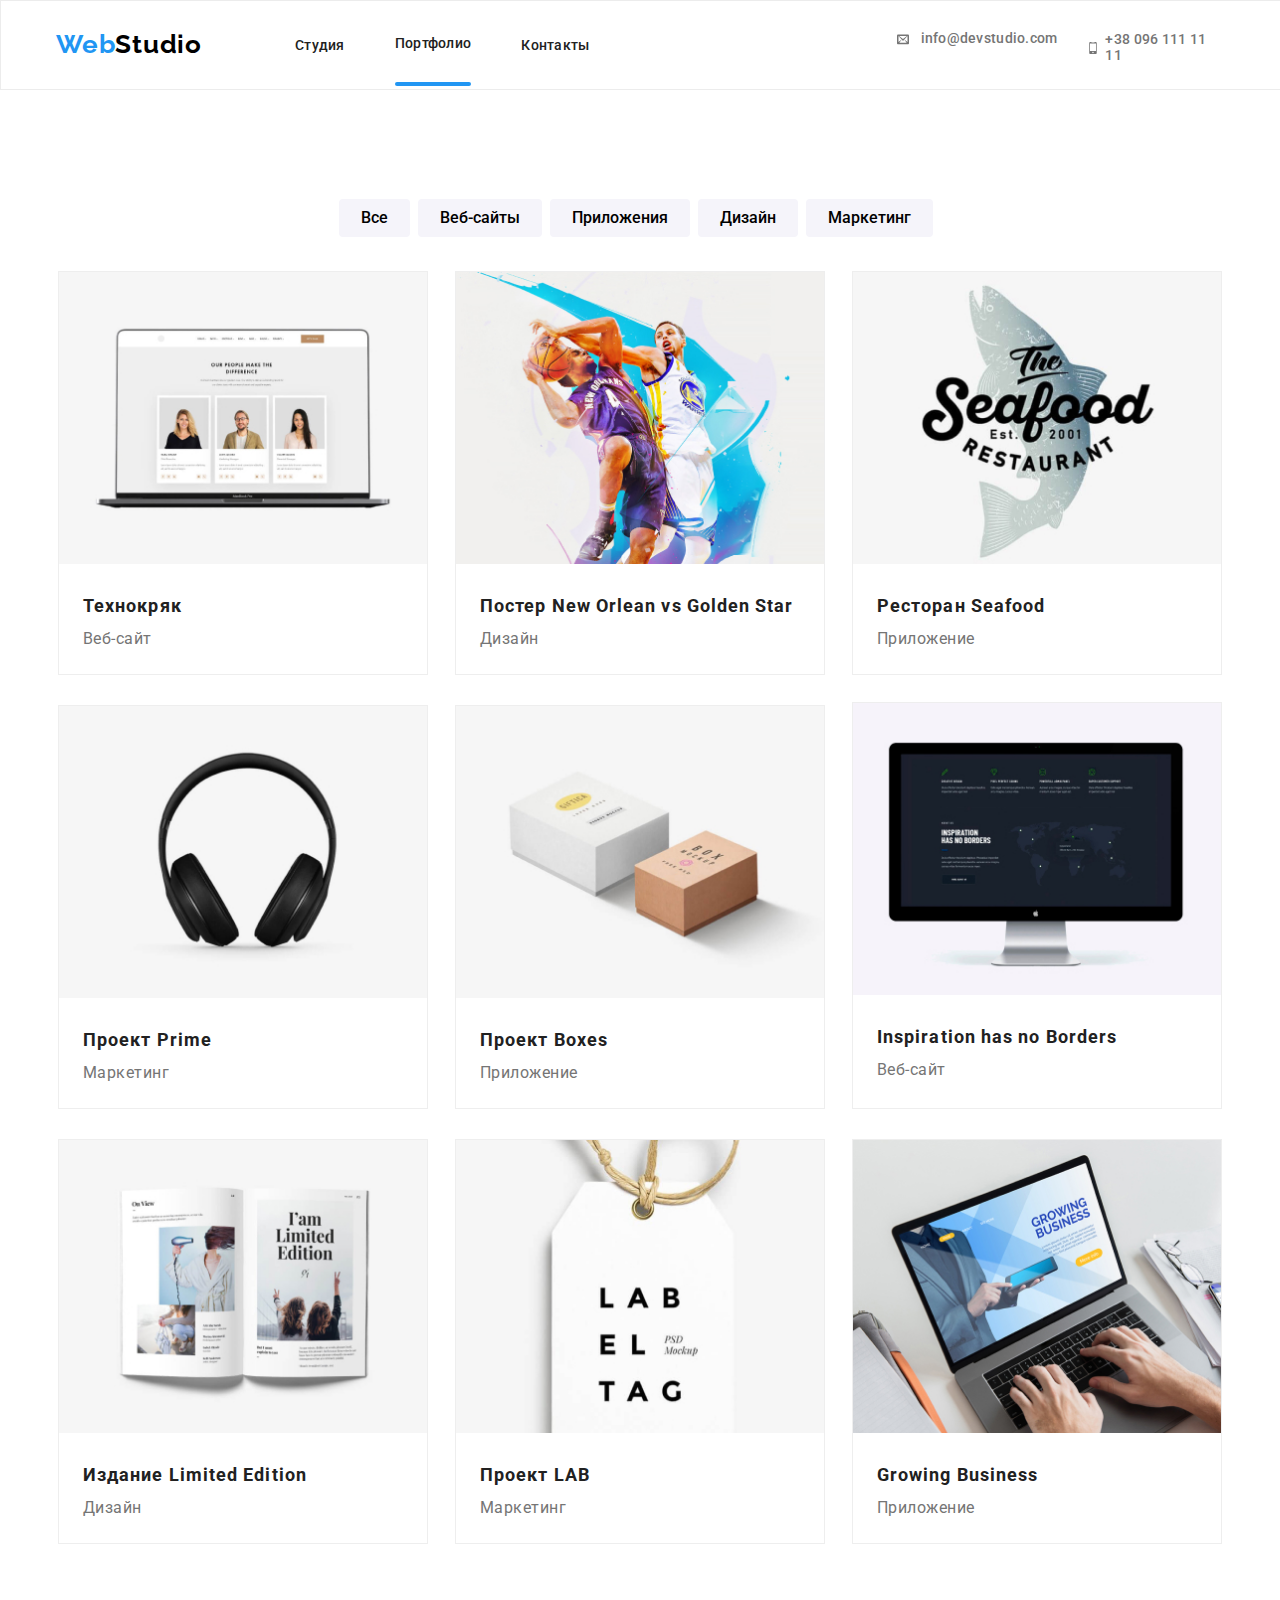
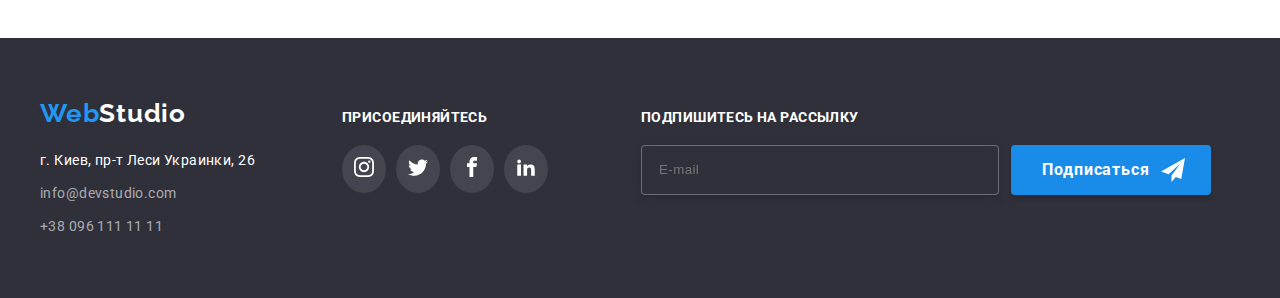
==== commit 5c3a2b66: "24.01.22" ====
--- a/Portfolio/portfolio.html
+++ b/Portfolio/portfolio.html
@@ -40,6 +40,7 @@
               </svg>
               </button>
              <div class="menu-container" id="menu-container" data-menu>
+               <div class="menu-link">
                  <ul class="top-link">
                      <li class="top-link__item">
                        <a class="top-link__nav" href="../index.html">Студия</a>
@@ -72,6 +73,7 @@
                    <a class="burger-social line2" href="#">Twitter</a>
                    <a class="burger-social line3" href="#">Facebook</a>
                    <a class="burger-social" href="#">LinkedIn</a>
+              </div>
               </div>
            </div>
            </nav>
--- a/css/main.min.css
+++ b/css/main.min.css
@@ -1,2 +1,2 @@
-:root{--primary-text-color: #757575;--title-text-color: #212121;--accent-color: #ffffff}*{margin:0;padding:0;border:none}body{font-family:Roboto, sans-serif}ul{padding:0;margin:0;list-style:none}a{text-decoration:none}@media screen and (min-width: 319px){.container{margin:0 auto;padding-left:15px;padding-right:15px;-webkit-box-sizing:border-box;box-sizing:border-box}}@media screen and (min-width: 767px){.container{margin:0 auto;padding-left:15px;padding-right:15px;-webkit-box-sizing:border-box;box-sizing:border-box}}@media screen and (min-width: 1280px){.container{width:1200px;margin:0 auto;padding-left:15px;padding-right:15px;-webkit-box-sizing:border-box;box-sizing:border-box}}.button{margin-top:30px;padding:10px 32px;font-family:Roboto;font-style:normal;font-weight:bold;font-size:16px;line-height:1.87;background:#188ce8;-webkit-box-shadow:0px 4px 4px rgba(0,0,0,0.15);box-shadow:0px 4px 4px rgba(0,0,0,0.15);-webkit-border-radius:4px;border-radius:4px;letter-spacing:0.06em;color:#ffffff}@media screen and (min-width: 319px){.backdrop{padding:93px 15px;position:fixed;top:0;left:0;width:100%;height:100%;background:rgba(0,0,0,0.2);opacity:1;z-index:2;-webkit-transition:opacity 250ms cubic-bezier(0.4, 0, 0.2, 1);-o-transition:opacity 250ms cubic-bezier(0.4, 0, 0.2, 1);transition:opacity 250ms cubic-bezier(0.4, 0, 0.2, 1);overflow-y:scroll}}@media screen and (min-width: 1280px){.backdrop{position:fixed;top:0;left:0;width:100%;height:100%;background:rgba(0,0,0,0.2);opacity:1;z-index:2;-webkit-transition:opacity 250ms cubic-bezier(0.4, 0, 0.2, 1);-o-transition:opacity 250ms cubic-bezier(0.4, 0, 0.2, 1);transition:opacity 250ms cubic-bezier(0.4, 0, 0.2, 1)}}.backdrop.is-hidden{opacity:0;pointer-events:none}.backdrop.is-hidden .modal{-webkit-transform:translate(-50%, -50%) scale(0.1);-ms-transform:translate(-50%, -50%) scale(0.1);transform:translate(-50%, -50%) scale(0.1)}@media screen and (min-width: 319px){.modal{position:absolute;margin:0 auto;padding-left:40px;padding-right:40px;top:50%;left:50%;width:450px;height:609px;background:#ffffff;-webkit-box-shadow:0px 1px 3px rgba(0,0,0,0.12),0px 1px 1px rgba(0,0,0,0.14),0px 2px 1px rgba(0,0,0,0.2);box-shadow:0px 1px 3px rgba(0,0,0,0.12),0px 1px 1px rgba(0,0,0,0.14),0px 2px 1px rgba(0,0,0,0.2);-webkit-border-radius:4px;border-radius:4px;-webkit-transform:translate(-50%, -50%) scale(1);-ms-transform:translate(-50%, -50%) scale(1);transform:translate(-50%, -50%) scale(1);-webkit-transition:-webkit-transform 250ms cubic-bezier(0.4, 0, 0.2, 1);transition:-webkit-transform 250ms cubic-bezier(0.4, 0, 0.2, 1);-o-transition:transform 250ms cubic-bezier(0.4, 0, 0.2, 1);transition:transform 250ms cubic-bezier(0.4, 0, 0.2, 1);transition:transform 250ms cubic-bezier(0.4, 0, 0.2, 1), -webkit-transform 250ms cubic-bezier(0.4, 0, 0.2, 1)}}@media screen and (min-width: 1280px){.modal{position:absolute;top:50%;left:50%;width:528px;min-height:581px;padding:40px;background:#ffffff;-webkit-box-shadow:0px 1px 3px rgba(0,0,0,0.12),0px 1px 1px rgba(0,0,0,0.14),0px 2px 1px rgba(0,0,0,0.2);box-shadow:0px 1px 3px rgba(0,0,0,0.12),0px 1px 1px rgba(0,0,0,0.14),0px 2px 1px rgba(0,0,0,0.2);-webkit-border-radius:4px;border-radius:4px;-webkit-transform:translate(-50%, -50%) scale(1);-ms-transform:translate(-50%, -50%) scale(1);transform:translate(-50%, -50%) scale(1);-webkit-transition:-webkit-transform 250ms cubic-bezier(0.4, 0, 0.2, 1);transition:-webkit-transform 250ms cubic-bezier(0.4, 0, 0.2, 1);-o-transition:transform 250ms cubic-bezier(0.4, 0, 0.2, 1);transition:transform 250ms cubic-bezier(0.4, 0, 0.2, 1);transition:transform 250ms cubic-bezier(0.4, 0, 0.2, 1), -webkit-transform 250ms cubic-bezier(0.4, 0, 0.2, 1)}}.close-modal{position:absolute;top:8px;right:8px;width:30px;height:30px;border:1px solid rgba(0,0,0,0.1);-webkit-border-radius:50%;border-radius:50%;background-color:#fff;cursor:pointer}.close-button{margin-top:5px}.close-button:hover,:focus{outline:none;border-color:rgba(0,0,0,0.1);fill:#2196f3;-webkit-transition:fill 250ms cubic-bezier(0.4, 0, 0.2, 1);-o-transition:fill 250ms cubic-bezier(0.4, 0, 0.2, 1);transition:fill 250ms cubic-bezier(0.4, 0, 0.2, 1)}@media screen and (min-width: 319px){.title-modal{margin-top:40px;display:block;width:370px;height:40px;font-family:Roboto;font-style:normal;font-weight:bold;font-size:20px;line-height:23px;text-align:center;letter-spacing:0.03em;color:#212121}}@media screen and (min-width: 1280px){.title-modal{margin-top:0;display:block;margin-bottom:20px;width:448px;height:23px;font-family:Roboto;font-style:normal;font-weight:bold;font-size:20px;line-height:23px;text-align:center;letter-spacing:0.03em;color:#212121}}@media screen and (min-width: 319px){.form-container{margin:0 auto}}@media screen and (min-width: 1280px){.form-container{margin-top:12px}}@media screen and (min-width: 319px){.form-field{margin-top:20px;display:block;margin-bottom:10px;position:relative}}@media screen and (min-width: 1280px){.form-field{margin-top:20px;display:block;margin-bottom:10px;position:relative}}.form-field input,.form-messeg{width:100%;height:40px;border:1px solid rgba(33,33,33,0.2);-webkit-border-radius:4px;border-radius:4px;font-size:16px;margin-top:15px;padding:0 10px 0 40px;-webkit-transition:250ms linear border;-o-transition:250ms linear border;transition:250ms linear border}.form-field input:focus,.form-messeg:focus{outline:none;border:1px solid #2196f3}.form-field input:focus+svg,.form-messeg:focus+svg{fill:#2196f3}.form-messeg{resize:none;height:120px;padding:12px 16px}.label-modal{display:block;position:absolute;font-family:Roboto;font-style:normal;font-weight:normal;font-size:12px;line-height:14px;letter-spacing:0.01em;color:#757575;margin-top:-4px}.modal-icon{position:absolute;top:50%;left:10px;-webkit-transition:250ms linear fill;-o-transition:250ms linear fill;transition:250ms linear fill}.form-messeg:placeholder{color:rgba(117,117,117,0.5)}@media screen and (min-width: 319px){.policy-box{font-family:Roboto;font-style:normal;font-weight:normal;font-size:11px;line-height:1.16px;letter-spacing:0.03em;color:#757575;margin-bottom:30px;display:-webkit-box;display:-webkit-flex;display:-ms-flexbox;display:flex;-webkit-box-align:center;-webkit-align-items:center;-ms-flex-align:center;align-items:center}}@media screen and (min-width: 1280px){.policy-box{font-family:Roboto;font-style:normal;font-weight:normal;font-size:13px;line-height:1.71px;letter-spacing:0.03em;color:#757575;margin-bottom:30px;margin-left:10px;display:-webkit-box;display:-webkit-flex;display:-ms-flexbox;display:flex;-webkit-box-align:center;-webkit-align-items:center;-ms-flex-align:center;align-items:center}}.policy-box a{color:#2196f3;text-decoration:underline;padding-left:5px}.policy-chackbox{position:absolute;width:1px;height:1px;margin:1px;border:0px;padding:0px;clip:rect(0 0 0 0);overflow:hidden}.policy-chackbox:checked+.policy-box::before{background-color:#2196f3;background-image:url(../img/icon-check.svg);background-repeat:no-repeat;background-position:center;border-color:transparent}.policy-chackbox:focus+.policy-box::before{border:none;outline:1px solid #2196f3}.policy-box::before{content:"";width:16px;height:16px;border:1px solid #212121;-webkit-border-radius:2px;border-radius:2px;margin-right:7px}@media screen and (min-width: 319px){.form-submit{width:200px;height:50px;font-family:Roboto;font-style:normal;font-weight:bold;font-size:16px;line-height:1.87;background:#188ce8;-webkit-box-shadow:0px 4px 4px rgba(0,0,0,0.15);box-shadow:0px 4px 4px rgba(0,0,0,0.15);-webkit-border-radius:4px;border-radius:4px;letter-spacing:0.06em;color:#ffffff}}@media screen and (min-width: 1280px){.form-submit{width:200px;height:50px;font-family:Roboto;font-style:normal;font-weight:bold;font-size:16px;line-height:1.87;background:#188ce8;-webkit-box-shadow:0px 4px 4px rgba(0,0,0,0.15);box-shadow:0px 4px 4px rgba(0,0,0,0.15);-webkit-border-radius:4px;border-radius:4px;letter-spacing:0.06em;color:#ffffff}}@media screen and (min-width: 319px){.footer-submit{margin-left:0;margin-top:20px;width:200px;height:50px;font-family:Roboto;font-style:normal;font-weight:bold;font-size:16px;line-height:1.87;background:#188ce8;-webkit-box-shadow:0px 4px 4px rgba(0,0,0,0.15);box-shadow:0px 4px 4px rgba(0,0,0,0.15);-webkit-border-radius:4px;border-radius:4px;letter-spacing:0.06em;color:#ffffff;background-image:url(../img/icon-send.svg);background-repeat:no-repeat;background-position-y:center;background-position-x:150px}}@media screen and (min-width: 767px){.footer-submit{margin-left:125px;margin-top:20px;width:200px;height:50px;font-family:Roboto;font-style:normal;font-weight:bold;font-size:16px;line-height:1.87;background:#188ce8;-webkit-box-shadow:0px 4px 4px rgba(0,0,0,0.15);box-shadow:0px 4px 4px rgba(0,0,0,0.15);-webkit-border-radius:4px;border-radius:4px;letter-spacing:0.06em;color:#ffffff;background-image:url(../img/icon-send.svg);background-repeat:no-repeat;background-position-y:center;background-position-x:150px}}@media screen and (min-width: 1280px){.footer-submit{width:200px;height:50px;margin-top:20px;margin-left:12px;font-family:Roboto;font-style:normal;font-weight:bold;font-size:16px;line-height:1.87;background:#188ce8;-webkit-box-shadow:0px 4px 4px rgba(0,0,0,0.15);box-shadow:0px 4px 4px rgba(0,0,0,0.15);-webkit-border-radius:4px;border-radius:4px;letter-spacing:0.06em;color:#ffffff;background-image:url(../img/icon-send.svg);background-repeat:no-repeat;background-position-y:center;background-position-x:150px}}@media screen and (min-width: 319px){.header{padding:16px 0;position:relative}}@media screen and (min-width: 767px){.header{padding:22px 0}}@media screen and (min-width: 1280px){.header{width:100%;background:#ffffff;padding:25px 0}}@media screen and (min-width: 319px){.hiro{width:100%;background:rgba(47,48,58,0.4);padding:118px 0;min-height:480px;background-position:center;background-repeat:no-repeat;background-image:-webkit-gradient(linear, left top, right top, from(rgba(0,0,0,0.4)), to(rgba(0,0,0,0.4))),url(../img/img7.jpg);background-image:-webkit-linear-gradient(left, rgba(0,0,0,0.4), rgba(0,0,0,0.4)),url(../img/img7.jpg);background-image:-o-linear-gradient(left, rgba(0,0,0,0.4), rgba(0,0,0,0.4)),url(../img/img7.jpg);background-image:linear-gradient(to right, rgba(0,0,0,0.4), rgba(0,0,0,0.4)),url(../img/img7.jpg)}}@media screen and (min-width: 1280px){.hiro{width:100%;background:rgba(47,48,58,0.4);padding:200px 0 200px 0;height:600px;background-position:center;background-repeat:no-repeat;background-image:-webkit-gradient(linear, left top, right top, from(rgba(17,7,7,0.4)), to(rgba(0,0,0,0.4))),url(../img/img7.jpg);background-image:-webkit-linear-gradient(left, rgba(17,7,7,0.4), rgba(0,0,0,0.4)),url(../img/img7.jpg);background-image:-o-linear-gradient(left, rgba(17,7,7,0.4), rgba(0,0,0,0.4)),url(../img/img7.jpg);background-image:linear-gradient(to right, rgba(17,7,7,0.4), rgba(0,0,0,0.4)),url(../img/img7.jpg)}}@media screen and (min-width: 319px){.peculiarities{padding-top:60px}}@media screen and (min-width: 1280px){.peculiarities{padding-top:94px}}@media screen and (min-width: 319px){.what-are-we-doing{display:none}}@media screen and (min-width: 1280px){.what-are-we-doing{display:block;padding:94px 0}}@media screen and (min-width: 319px){.our-team{text-align:center;padding-top:94px;padding-bottom:94px;background:#f5f4fa}}@media screen and (min-width: 767px){.our-team{padding:60px 0}}@media screen and (min-width: 1280px){.our-team{text-align:center;padding-top:94px;background:#f5f4fa}}@media screen and (min-width: 1280px){.regular-customers{width:100%;margin:0 auto;text-align:center;padding-bottom:94px}}@media screen and (min-width: 319px){.footer-title{width:100%;padding:60px 0;background-color:#2f303a}}@media screen and (min-width: 1280px){.footer-title{width:100%;padding:60px 0;background-color:#2f303a}}@media screen and (min-width: 319px){.footer{margin:0 auto;padding:0 15px}}@media screen and (min-width: 1280px){.footer{width:1200px;margin:0 auto;padding:0 15px}}@media screen and (min-width: 319px){.header__nav{display:-webkit-box;display:-webkit-flex;display:-ms-flexbox;display:flex}}@media screen and (min-width: 1280px){.header__nav{padding:0;-webkit-box-align:center;-webkit-align-items:center;-ms-flex-align:center;align-items:center;display:-webkit-box;display:-webkit-flex;display:-ms-flexbox;display:flex}}@media screen and (min-width: 319px){.top-line-link{font-family:Raleway;font-style:normal;font-weight:bold;font-size:24px;line-height:1.16;letter-spacing:0.03em;color:#000;text-decoration:none;-webkit-transition:background-color,fill,color 250ms cubic-bezier(0.4, 0, 0.2, 1);-o-transition:background-color,fill,color 250ms cubic-bezier(0.4, 0, 0.2, 1);transition:background-color,fill,color 250ms cubic-bezier(0.4, 0, 0.2, 1)}.top-line-link:hover,.top-line-link:focus{color:#2196f3}}@media screen and (min-width: 767px){.top-line-link{display:-webkit-box;display:-webkit-flex;display:-ms-flexbox;display:flex;-webkit-box-align:center;-webkit-align-items:center;-ms-flex-align:center;align-items:center;font-family:Raleway;font-style:normal;font-weight:bold;font-size:24px;line-height:1.16;letter-spacing:0.03em;color:#000;text-decoration:none;-webkit-transition:background-color,fill,color 250ms cubic-bezier(0.4, 0, 0.2, 1);-o-transition:background-color,fill,color 250ms cubic-bezier(0.4, 0, 0.2, 1);transition:background-color,fill,color 250ms cubic-bezier(0.4, 0, 0.2, 1)}.top-line-link:hover,.top-line-link:focus{color:#2196f3}}@media screen and (min-width: 1280px){.top-line-link{font-family:Raleway;font-style:normal;font-weight:bold;font-size:26px;line-height:1.19;letter-spacing:0.03em;color:#000;text-decoration:none;-webkit-transition:background-color,fill,color 250ms cubic-bezier(0.4, 0, 0.2, 1);-o-transition:background-color,fill,color 250ms cubic-bezier(0.4, 0, 0.2, 1);transition:background-color,fill,color 250ms cubic-bezier(0.4, 0, 0.2, 1)}.top-line-link:hover,.top-line-link:focus{color:#2196f3}}@media screen and (min-width: 319px){.menu-button{position:absolute;top:22px;right:22px;-webkit-box-align:center;-webkit-align-items:center;-ms-flex-align:center;align-items:center;display:-webkit-inline-box;display:-webkit-inline-flex;display:-ms-inline-flexbox;display:inline-flex;background-color:transparent;z-index:3}}@media screen and (min-width: 767px){.menu-button{display:none}}@media screen and (min-width: 1280px){.menu-button{display:none}}@media screen and (min-width: 319px){.menu-button .icon-close{display:none}}@media screen and (min-width: 319px){.menu-button.is-open .icon-close{display:block;z-index:3}}@media screen and (min-width: 319px){.menu-button.is-open .icon-menu{display:none}}@media screen and (min-width: 767px){.mobile-menu{display:none}}@media screen and (min-width: 1280px){.mobile-menu{display:none}}@media screen and (min-width: 319px){.menu-container .menu-container.is-open{position:absolute;display:block;width:100%;height:796px;left:0;background:#fff}}@media screen and (min-width: 767px){.menu-container{display:-webkit-box;display:-webkit-flex;display:-ms-flexbox;display:flex}}@media screen and (min-width: 1280px){.menu-container{display:block;display:-webkit-box;display:-webkit-flex;display:-ms-flexbox;display:flex;-webkit-box-align:center;-webkit-align-items:center;-ms-flex-align:center;align-items:center}}@media screen and (min-width: 767px){.top-link{display:-webkit-box;display:-webkit-flex;display:-ms-flexbox;display:flex;-webkit-box-align:center;-webkit-align-items:center;-ms-flex-align:center;align-items:center}}@media screen and (min-width: 1280px){.top-link{display:block;display:-webkit-box;display:-webkit-flex;display:-ms-flexbox;display:flex;-webkit-box-align:center;-webkit-align-items:center;-ms-flex-align:center;align-items:center;-webkit-box-pack:center;-webkit-justify-content:center;-ms-flex-pack:center;justify-content:center}}.link1:hover,.link1:focus{color:#2196f3}@media screen and (min-width: 319px){.top-link__item:nth-child(1){padding-top:48px;padding-left:40px}}@media screen and (min-width: 767px){.top-link__item:nth-child(1){margin:0 50px 0 88px}}@media screen and (min-width: 1280px){.top-link__item:nth-child(1){margin:0 50px 0 93px}}@media screen and (min-width: 319px){.top-link__item:nth-child(2){padding:32px 0;padding-left:40px}}@media screen and (min-width: 767px){.top-link__item:nth-child(2){padding:0;margin-right:50px}}@media screen and (min-width: 1280px){.top-link__item:nth-child(2){padding:0;margin-right:50px}}@media screen and (min-width: 319px){.top-link__item:nth-child(3){padding-left:40px}}@media screen and (min-width: 767px){.top-link__item:nth-child(3){padding-left:0}}@media screen and (min-width: 767px){.adress-item:nth-child(1){margin-left:84px}}@media screen and (min-width: 1280px){.adress-item:nth-child(1){margin:0 30px 0 305px}}@media screen and (min-width: 319px){.top-link__nav{font-family:Roboto;font-style:normal;font-weight:500;font-size:40px;line-height:1.17;text-align:center;letter-spacing:0.02em;color:#212121}.top-link__nav:hover,.top-link__nav:focus{color:#2196f3}}@media screen and (min-width: 767px){.top-link__nav{font-family:Roboto;font-style:normal;font-weight:500;font-size:14px;line-height:1.14;letter-spacing:0.02em;text-decoration:none;color:#212121;-webkit-transition:background-color,fill,color 250ms cubic-bezier(0.4, 0, 0.2, 1);-o-transition:background-color,fill,color 250ms cubic-bezier(0.4, 0, 0.2, 1);transition:background-color,fill,color 250ms cubic-bezier(0.4, 0, 0.2, 1)}.top-link__nav:hover,.top-link__nav:focus{color:#2196f3}}@media screen and (min-width: 1280px){.top-link__nav{font-family:Roboto;font-style:normal;font-weight:500;font-size:14px;line-height:1.14;letter-spacing:0.02em;text-decoration:none;color:#212121;-webkit-transition:background-color,fill,color 250ms cubic-bezier(0.4, 0, 0.2, 1);-o-transition:background-color,fill,color 250ms cubic-bezier(0.4, 0, 0.2, 1);transition:background-color,fill,color 250ms cubic-bezier(0.4, 0, 0.2, 1)}.top-link__nav:hover,.top-link__nav:focus{color:#2196f3}}@media screen and (min-width: 767px){.activ::after{content:"";display:block;position:relative;top:30px;bottom:auto;width:100%;height:4px;background-color:#2196f3;-webkit-border-radius:2px;border-radius:2px}}@media screen and (min-width: 1280px){.activ::after{content:"";display:block;position:relative;top:30px;bottom:auto;width:100%;height:4px;background-color:#2196f3;-webkit-border-radius:2px;border-radius:2px}}@media screen and (min-width: 319px){.adress{-webkit-box-flex:1;-webkit-flex:1 1 480px;-ms-flex:1 1 480px;flex:1 1 480px}}@media screen and (min-width: 767px){.adress{display:-webkit-box;display:-webkit-flex;display:-ms-flexbox;display:flex;-webkit-box-orient:vertical;-webkit-box-direction:reverse;-webkit-flex-direction:column-reverse;-ms-flex-direction:column-reverse;flex-direction:column-reverse}}@media screen and (min-width: 1280px){.adress{display:block;display:-webkit-box;display:-webkit-flex;display:-ms-flexbox;display:flex;-webkit-box-orient:vertical;-webkit-box-direction:reverse;-webkit-flex-direction:column-reverse;-ms-flex-direction:column-reverse;flex-direction:column-reverse}}@media screen and (min-width: 319px){.adress-item{padding-top:32px;padding-left:40px}}@media screen and (min-width: 767px){.adress-item{margin-top:0;margin-left:84px}}@media screen and (min-width: 1280px){.adress-item{margin-top:5px;margin-left:305px}}@media screen and (min-width: 319px){.mail-icon{display:none}}@media screen and (min-width: 767px){.mail-icon{display:block;width:16px;height:12px;margin-right:10px;fill:var(--primary-text-color);-webkit-transition:background-color,fill,color 250ms cubic-bezier(0.4, 0, 0.2, 1);-o-transition:background-color,fill,color 250ms cubic-bezier(0.4, 0, 0.2, 1);transition:background-color,fill,color 250ms cubic-bezier(0.4, 0, 0.2, 1)}}@media screen and (min-width: 1280px){.mail-icon{display:block;width:16px;height:12px;margin-right:10px;fill:var(--primary-text-color);-webkit-transition:background-color,fill,color 250ms cubic-bezier(0.4, 0, 0.2, 1);-o-transition:background-color,fill,color 250ms cubic-bezier(0.4, 0, 0.2, 1);transition:background-color,fill,color 250ms cubic-bezier(0.4, 0, 0.2, 1)}}@media screen and (min-width: 319px){.mail-link{font-family:Roboto;font-style:normal;font-weight:500;font-size:24px;line-height:28px;letter-spacing:0.02em;color:#757575;-webkit-transition:background-color,fill,color 250ms cubic-bezier(0.4, 0, 0.2, 1);-o-transition:background-color,fill,color 250ms cubic-bezier(0.4, 0, 0.2, 1);transition:background-color,fill,color 250ms cubic-bezier(0.4, 0, 0.2, 1)}.mail-link:hover,.mail-link:focus{color:#2196f3}}@media screen and (min-width: 767px){.mail-link{display:-webkit-box;display:-webkit-flex;display:-ms-flexbox;display:flex;-webkit-box-align:center;-webkit-align-items:center;-ms-flex-align:center;align-items:center;font-family:Roboto;font-style:normal;font-weight:500;font-size:12px;line-height:1.16;letter-spacing:0.02em;color:#757575;text-decoration:none;-webkit-transition:background-color,fill,color 250ms cubic-bezier(0.4, 0, 0.2, 1);-o-transition:background-color,fill,color 250ms cubic-bezier(0.4, 0, 0.2, 1);transition:background-color,fill,color 250ms cubic-bezier(0.4, 0, 0.2, 1)}.mail-link:hover,.mail-link:focus{color:#2196f3}.mail-link:hover .mail-icon,.mail-link:focus .mail-icon{fill:#2196f3}}@media screen and (min-width: 1280px){.mail-link{display:-webkit-box;display:-webkit-flex;display:-ms-flexbox;display:flex;-webkit-box-align:center;-webkit-align-items:center;-ms-flex-align:center;align-items:center;font-family:Roboto;font-style:normal;font-weight:500;font-size:14px;line-height:1.14;letter-spacing:0.02em;color:#757575;text-decoration:none;-webkit-transition:background-color,fill,color 250ms cubic-bezier(0.4, 0, 0.2, 1);-o-transition:background-color,fill,color 250ms cubic-bezier(0.4, 0, 0.2, 1);transition:background-color,fill,color 250ms cubic-bezier(0.4, 0, 0.2, 1)}.mail-link:hover,.mail-link:focus{color:#2196f3}.mail-link:hover .mail-icon,.mail-link:focus .mail-icon{fill:#2196f3}}@media screen and (min-width: 319px){.tel{-webkit-box-orient:horizontal;-webkit-box-direction:reverse;-webkit-flex-direction:row-reverse;-ms-flex-direction:row-reverse;flex-direction:row-reverse;padding-top:302px;padding-left:40px}}@media screen and (min-width: 767px){.tel{margin-top:10px;margin-left:84px}}@media screen and (min-width: 1280px){.tel{margin-top:-15px;margin-left:495px}}@media screen and (min-width: 319px){.tel-icon{display:none}}@media screen and (min-width: 767px){.tel-icon{display:block;width:16px;height:12px;margin-right:5px;fill:var(--primary-text-color)}}@media screen and (min-width: 1280px){.tel-icon{display:block;width:16px;height:12px;margin-right:5px;fill:var(--primary-text-color)}}@media screen and (min-width: 319px){.tel-link{font-family:Roboto;font-style:normal;font-weight:500;font-size:34px;line-height:1.17;letter-spacing:0.02em;color:#2196f3}}@media screen and (min-width: 767px){.tel-link{display:-webkit-box;display:-webkit-flex;display:-ms-flexbox;display:flex;-webkit-box-align:center;-webkit-align-items:center;-ms-flex-align:center;align-items:center;font-family:Roboto;font-style:normal;font-weight:500;font-size:12px;line-height:1.16;letter-spacing:0.02em;text-decoration:none;color:#757575;-webkit-transition:background-color,fill,color 250ms cubic-bezier(0.4, 0, 0.2, 1);-o-transition:background-color,fill,color 250ms cubic-bezier(0.4, 0, 0.2, 1);transition:background-color,fill,color 250ms cubic-bezier(0.4, 0, 0.2, 1)}.tel-link:hover,.tel-link:focus{color:#2196f3}.tel-link:hover:hover .tel-icon,.tel-link:hover:focus .tel-icon,.tel-link:focus:hover .tel-icon,.tel-link:focus:focus .tel-icon{fill:#2196f3}}@media screen and (min-width: 1280px){.tel-link{font-family:Roboto;font-style:normal;font-weight:500;font-size:14px;line-height:1.14;letter-spacing:0.02em;text-decoration:none;color:#757575;-webkit-transition:background-color,fill,color 250ms cubic-bezier(0.4, 0, 0.2, 1);-o-transition:background-color,fill,color 250ms cubic-bezier(0.4, 0, 0.2, 1);transition:background-color,fill,color 250ms cubic-bezier(0.4, 0, 0.2, 1)}.tel-link:hover,.tel-link:focus{color:#2196f3}.tel-link:hover:hover .tel-icon,.tel-link:hover:focus .tel-icon,.tel-link:focus:hover .tel-icon,.tel-link:focus:focus .tel-icon{fill:#2196f3}}.span{color:#2196f3}@media screen and (min-width: 319px){.menu-container{display:none}.menu-container.is-open{top:0;position:absolute;display:block;height:796px;left:0;background:#fff;z-index:2}}@media screen and (min-width: 767px){.menu-container{display:-webkit-box;display:-webkit-flex;display:-ms-flexbox;display:flex}}@media screen and (min-width: 319px){.burger-box{padding-top:64px;padding-left:40px}}@media screen and (min-width: 767px){.burger-box{display:none}}@media screen and (min-width: 1280px){.burger-box{display:none}}@media screen and (min-width: 319px){.burger-social{font-family:Roboto;font-style:normal;font-weight:500;font-size:18px;line-height:1.22;letter-spacing:0.02em;color:#2196f3}}.line1::after{content:"";margin:0 10px;width:22px;height:0px;left:135px;top:726px;border:1px solid rgba(33,33,33,0.2);-webkit-transform:rotate(90deg);-ms-transform:rotate(90deg);transform:rotate(90deg)}.line2::after{content:"";margin:0 10px;width:22px;height:0px;left:135px;top:726px;border:1px solid rgba(33,33,33,0.2);-webkit-transform:rotate(90deg);-ms-transform:rotate(90deg);transform:rotate(90deg)}.line3::after{content:"";margin:0 10px;width:22px;height:0px;left:135px;top:726px;border:1px solid rgba(33,33,33,0.2);-webkit-transform:rotate(90deg);-ms-transform:rotate(90deg);transform:rotate(90deg)}@media screen and (min-width: 319px){.title-container{margin:0 auto;text-align:center;padding:0 15px}}@media screen and (min-width: 767px){.title-container{text-align:center;margin:0 auto;padding:0 15px}}@media screen and (min-width: 1280px){.title-container{text-align:center;margin:0 auto;padding:0 15px}}@media screen and (min-width: 319px){.text{font-family:Roboto;font-style:normal;font-weight:900;font-size:26px;line-height:1.61;text-align:center;letter-spacing:0.06em;text-transform:uppercase;color:#ffffff}}@media screen and (min-width: 1280px){.text{font-family:Roboto;font-style:normal;font-weight:900;font-size:44px;line-height:1.36;text-align:center;letter-spacing:0.06em;text-transform:uppercase;color:#ffffff}}@media screen and (min-width: 767px){.group-peculiarities{display:-webkit-box;display:-webkit-flex;display:-ms-flexbox;display:flex;-webkit-flex-wrap:wrap;-ms-flex-wrap:wrap;flex-wrap:wrap;margin-bottom:60px}}@media screen and (min-width: 1280px){.group-peculiarities{display:-webkit-box;display:-webkit-flex;display:-ms-flexbox;display:flex;-webkit-flex-wrap:nowrap;-ms-flex-wrap:nowrap;flex-wrap:nowrap;margin-bottom:0}}@media screen and (min-width: 1280px){.feature:not(:last-child){width:270px;height:120px;margin-right:30px}}@media screen and (min-width: 767px){.feature:nth-child(odd){margin-right:30px}}@media screen and (min-width: 767px){.feature{width:354px}}@media screen and (min-width: 319px){.feature__antenna{width:70px;height:70px}}@media screen and (min-width: 767px){.feature__antenna{width:70px;height:70px}}@media screen and (min-width: 1280px){.feature__antenna{width:70px;height:70px}}@media screen and (min-width: 319px){.feature-svg{display:-webkit-box;display:-webkit-flex;display:-ms-flexbox;display:flex;-webkit-box-pack:center;-webkit-justify-content:center;-ms-flex-pack:center;justify-content:center;-webkit-box-align:center;-webkit-align-items:center;-ms-flex-align:center;align-items:center;height:120px;background:#f5f4fa;-webkit-border-radius:4px;border-radius:4px}}@media screen and (min-width: 767px){.feature-svg{display:-webkit-box;display:-webkit-flex;display:-ms-flexbox;display:flex;-webkit-box-pack:center;-webkit-justify-content:center;-ms-flex-pack:center;justify-content:center;-webkit-box-align:center;-webkit-align-items:center;-ms-flex-align:center;align-items:center;width:354px;background:#f5f4fa;-webkit-border-radius:4px;border-radius:4px}}@media screen and (min-width: 1280px){.feature-svg{display:-webkit-box;display:-webkit-flex;display:-ms-flexbox;display:flex;-webkit-box-pack:center;-webkit-justify-content:center;-ms-flex-pack:center;justify-content:center;-webkit-box-align:center;-webkit-align-items:center;-ms-flex-align:center;align-items:center;width:270px;height:120px;background:#f5f4fa;-webkit-border-radius:4px;border-radius:4px}}@media screen and (min-width: 319px){.feature__clock{width:70px;height:70px}}@media screen and (min-width: 1280px){.feature__clock{width:70px;height:70px}}@media screen and (min-width: 319px){.feature__diagram{width:70px;height:70px}}@media screen and (min-width: 1280px){.feature__diagram{width:70px;height:70px}}@media screen and (min-width: 319px){.feature__astronaut{width:70px;height:70px}}@media screen and (min-width: 1280px){.feature__astronaut{width:70px;height:70px}}@media screen and (min-width: 319px){.feature__title{text-align:center;padding-top:30px;padding-bottom:10px;font-family:Roboto;font-style:normal;font-weight:bold;font-size:14px;line-height:1.14;letter-spacing:0.03em;text-transform:uppercase;color:#212121}}@media screen and (min-width: 767px){.feature__title{text-align:left;padding-bottom:10px;font-family:Roboto;font-style:normal;font-weight:bold;font-size:14px;line-height:1.14;letter-spacing:0.03em;text-transform:uppercase;color:#212121}}@media screen and (min-width: 1280px){.feature__title{text-align:left;padding-bottom:10px;font-family:Roboto;font-style:normal;font-weight:bold;font-size:14px;line-height:1.14;letter-spacing:0.03em;text-transform:uppercase;color:#212121}}.feature__text{font-family:Roboto;font-style:normal;font-weight:normal;font-size:14px;line-height:1.71;letter-spacing:0.03em;color:#757575}.what-are-we-doing__img{display:-webkit-box;display:-webkit-flex;display:-ms-flexbox;display:flex}.what-are-we-doing__title{margin:0;margin-bottom:50px;text-align:center;font-family:Roboto;font-style:normal;font-weight:bold;font-size:36px;line-height:1.16;letter-spacing:0.03em;color:#212121}.img:not(:last-child){margin-right:30px}.descript{position:absolute;width:370px;height:70px;top:1433px;background:rgba(47,48,58,0.8)}.descript__title{margin:27px;color:#ffffff;font-family:Roboto;font-style:normal;font-weight:bold;font-size:14px;line-height:16px;text-align:center;letter-spacing:0.03em;text-transform:uppercase}@media screen and (min-width: 319px){.our-team__title{margin-bottom:50px;font-family:Roboto;font-style:normal;font-weight:bold;font-size:28px;line-height:1.17;letter-spacing:0.03em;color:#212121}}@media screen and (min-width: 1280px){.our-team__title{margin-bottom:50px;font-family:Roboto;font-style:normal;font-weight:bold;font-size:36px;line-height:1.16;letter-spacing:0.03em;color:#212121}}@media screen and (min-width: 767px){.team{display:-webkit-box;display:-webkit-flex;display:-ms-flexbox;display:flex;-webkit-flex-wrap:wrap;-ms-flex-wrap:wrap;flex-wrap:wrap}}@media screen and (min-width: 1280px){.team{-webkit-flex-wrap:nowrap;-ms-flex-wrap:nowrap;flex-wrap:nowrap;display:-webkit-box;display:-webkit-flex;display:-ms-flexbox;display:flex;margin:0}}.team__title{padding-top:30px}@media screen and (min-width: 319px){.team__img{margin-bottom:30px;background:#ffffff;-webkit-box-shadow:0px 1px 3px rgba(0,0,0,0.12),0px 1px 1px rgba(0,0,0,0.14),0px 2px 1px rgba(0,0,0,0.2);box-shadow:0px 1px 3px rgba(0,0,0,0.12),0px 1px 1px rgba(0,0,0,0.14),0px 2px 1px rgba(0,0,0,0.2);-webkit-border-radius:0px 0px 4px 4px;border-radius:0px 0px 4px 4px}}@media screen and (min-width: 767px){.team__img{width:354px;margin-bottom:30px;background:#ffffff;-webkit-box-shadow:0px 1px 3px rgba(0,0,0,0.12),0px 1px 1px rgba(0,0,0,0.14),0px 2px 1px rgba(0,0,0,0.2);box-shadow:0px 1px 3px rgba(0,0,0,0.12),0px 1px 1px rgba(0,0,0,0.14),0px 2px 1px rgba(0,0,0,0.2);-webkit-border-radius:0px 0px 4px 4px;border-radius:0px 0px 4px 4px}}@media screen and (min-width: 1280px){.team__img{margin-right:30px;background:#ffffff;-webkit-box-shadow:0px 1px 3px rgba(0,0,0,0.12),0px 1px 1px rgba(0,0,0,0.14),0px 2px 1px rgba(0,0,0,0.2);box-shadow:0px 1px 3px rgba(0,0,0,0.12),0px 1px 1px rgba(0,0,0,0.14),0px 2px 1px rgba(0,0,0,0.2);-webkit-border-radius:0px 0px 4px 4px;border-radius:0px 0px 4px 4px}}@media screen and (min-width: 767px){.team__img:nth-child(odd){margin-right:30px}}@media screen and (min-width: 319px){.team-img{width:100%}}@media screen and (min-width: 1280px){.team-img{width:270px;height:260px}}.team__name{padding-bottom:10px;font-family:Roboto;font-style:normal;font-weight:500;font-size:16px;line-height:1.18;text-align:center;letter-spacing:0.03em;color:#212121}.team__profession{font-family:Roboto;font-style:normal;font-weight:normal;font-size:16px;line-height:1.18;text-align:center;letter-spacing:0.03em;color:#757575}@media screen and (min-width: 319px){.social-links{display:-webkit-box;display:-webkit-flex;display:-ms-flexbox;display:flex;-webkit-box-pack:center;-webkit-justify-content:center;-ms-flex-pack:center;justify-content:center;-webkit-box-align:center;-webkit-align-items:center;-ms-flex-align:center;align-items:center;padding:16px 0 24px 0}}@media screen and (min-width: 1280px){.social-links{display:-webkit-box;display:-webkit-flex;display:-ms-flexbox;display:flex;-webkit-box-pack:center;-webkit-justify-content:center;-ms-flex-pack:center;justify-content:center;-webkit-box-align:center;-webkit-align-items:center;-ms-flex-align:center;align-items:center}}.social-list{margin-right:10px}@media screen and (min-width: 319px){.social-list__icon{display:-webkit-inline-box;display:-webkit-inline-flex;display:-ms-inline-flexbox;display:inline-flex;-webkit-box-pack:center;-webkit-justify-content:center;-ms-flex-pack:center;justify-content:center;-webkit-box-align:center;-webkit-align-items:center;-ms-flex-align:center;align-items:center;padding:12px;-webkit-border-radius:50%;border-radius:50%;background:rgba(255,255,255,0.1);-webkit-transition:background-color 250ms cubic-bezier(0.4, 0, 0.2, 1);-o-transition:background-color 250ms cubic-bezier(0.4, 0, 0.2, 1);transition:background-color 250ms cubic-bezier(0.4, 0, 0.2, 1)}.social-list__icon:hover{background-color:#2196f3}.social-list__icon:focus{background-color:#2196f3}.social-list__icon:focus .team-icon{fill:var(--accent-color)}.social-list__icon:hover .team-icon{fill:var(--accent-color)}}@media screen and (min-width: 1280px){.social-list__icon{display:block;padding:12px;-webkit-border-radius:50%;border-radius:50%;background:rgba(255,255,255,0.1);-webkit-transition:background-color 250ms cubic-bezier(0.4, 0, 0.2, 1);-o-transition:background-color 250ms cubic-bezier(0.4, 0, 0.2, 1);transition:background-color 250ms cubic-bezier(0.4, 0, 0.2, 1)}.social-list__icon:hover{background-color:#2196f3}.social-list__icon:focus{background-color:#2196f3}.social-list__icon:focus .team-icon{fill:var(--accent-color)}.social-list__icon:hover .team-icon{fill:var(--accent-color)}}.team-icon{fill:#afb1b8}@media screen and (min-width: 319px){.regular-customers__title{text-align:center;margin-top:60px;margin-bottom:30px;font-family:Roboto;font-style:normal;font-weight:bold;font-size:28px;line-height:1.17;letter-spacing:0.03em;color:#212121}}@media screen and (min-width: 1280px){.regular-customers__title{margin-bottom:50px;font-family:Roboto;font-style:normal;font-weight:bold;font-size:36px;line-height:1.16;letter-spacing:0.03em;color:#212121}}@media screen and (min-width: 319px){.customers__client{display:-webkit-box;display:-webkit-flex;display:-ms-flexbox;display:flex;-webkit-flex-wrap:wrap;-ms-flex-wrap:wrap;flex-wrap:wrap}}@media screen and (min-width: 1280px){.customers__client{width:1200px;margin:0 auto;display:-webkit-box;display:-webkit-flex;display:-ms-flexbox;display:flex;-webkit-box-pack:justify;-webkit-justify-content:space-between;-ms-flex-pack:justify;justify-content:space-between}}@media screen and (min-width: 319px){.client{margin-bottom:15px;width:180px}.client:nth-child(1){margin-right:30px}.client:nth-child(3){margin-right:30px}.client:nth-child(5){margin-right:30px}}@media screen and (min-width: 767px){.client{margin-bottom:15px;width:226px;height:92px}.client:nth-child(1){margin-right:30px}.client:nth-child(2){margin-right:30px}.client:nth-child(3){margin-right:0}.client:nth-child(4){margin-right:30px}.client:nth-child(5){margin-right:30px}}@media screen and (min-width: 1280px){.client{margin-bottom:0;width:170px;height:92px}.client:not(:last-child){margin-right:30px}}.customers__link{width:100%;height:100%;display:-webkit-box;display:-webkit-flex;display:-ms-flexbox;display:flex;-webkit-box-align:center;-webkit-align-items:center;-ms-flex-align:center;align-items:center;-webkit-box-pack:center;-webkit-justify-content:center;-ms-flex-pack:center;justify-content:center;border:1px solid #afb1b8;-webkit-border-radius:4px;border-radius:4px;fill:#afb1b8;-webkit-transition:fill 250ms cubic-bezier(0.4, 0, 0.2, 1),border-color 250ms cubic-bezier(0.4, 0, 0.2, 1);-o-transition:fill 250ms cubic-bezier(0.4, 0, 0.2, 1),border-color 250ms cubic-bezier(0.4, 0, 0.2, 1);transition:fill 250ms cubic-bezier(0.4, 0, 0.2, 1),border-color 250ms cubic-bezier(0.4, 0, 0.2, 1)}.customers__link:hover{fill:#2196f3;border-color:#2196f3}.customers__link:focus{fill:#2196f3;border-color:#2196f3}.svg{-webkit-transition:border-color 250ms cubic-bezier(0.4, 0, 0.2, 1);-o-transition:border-color 250ms cubic-bezier(0.4, 0, 0.2, 1);transition:border-color 250ms cubic-bezier(0.4, 0, 0.2, 1)}.svg:hover{fill:#2196f3;border-color:#2196f3}.svg:focus{fill:#2196f3;border-color:#2196f3}@media (max-width: 480px){.footer-container{text-align:center;display:-webkit-box;display:-webkit-flex;display:-ms-flexbox;display:flex;-webkit-box-orient:vertical;-webkit-box-direction:normal;-webkit-flex-direction:column;-ms-flex-direction:column;flex-direction:column;-webkit-box-align:center;-webkit-align-items:center;-ms-flex-align:center;align-items:center}}@media screen and (min-width: 767px){.footer-container{display:-webkit-box;display:-webkit-flex;display:-ms-flexbox;display:flex;-webkit-flex-wrap:wrap;-ms-flex-wrap:wrap;flex-wrap:wrap}}@media screen and (min-width: 1280px){.footer-container{-webkit-flex-wrap:nowrap;-ms-flex-wrap:nowrap;flex-wrap:nowrap;display:-webkit-box;display:-webkit-flex;display:-ms-flexbox;display:flex;-webkit-box-align:baseline;-webkit-align-items:baseline;-ms-flex-align:baseline;align-items:baseline}}.footer-adress{min-width:232px;-webkit-box-orient:vertical;-webkit-box-direction:normal;-webkit-flex-direction:column;-ms-flex-direction:column;flex-direction:column;padding-top:20px;font-family:Roboto;font-style:normal;font-weight:normal;font-size:14px;line-height:1.71;letter-spacing:0.03em;color:#ffffff}.footer-item:nth-child(2){padding:9px 0 9px 0}.footer-link{font-family:Raleway;font-style:normal;font-weight:bold;font-size:26px;line-height:1.19;letter-spacing:0.03em;color:#fff;text-decoration:none;-webkit-transition:color 250ms cubic-bezier(0.4, 0, 0.2, 1);-o-transition:color 250ms cubic-bezier(0.4, 0, 0.2, 1);transition:color 250ms cubic-bezier(0.4, 0, 0.2, 1)}.footer-link:hover,.footer-link:focus{color:#2196f3}.footer-mail-link{font-family:Roboto;font-style:normal;font-weight:normal;font-size:14px;line-height:1.71;letter-spacing:0.03em;color:rgba(255,255,255,0.6);-webkit-transition:color 250ms cubic-bezier(0.4, 0, 0.2, 1);-o-transition:color 250ms cubic-bezier(0.4, 0, 0.2, 1);transition:color 250ms cubic-bezier(0.4, 0, 0.2, 1)}.footer-mail-link:hover,.footer-mail-link:focus{color:#2196f3}.footer-tel-link{margin:9px o 9px 0;font-family:Roboto;font-style:normal;font-weight:normal;font-size:14px;line-height:1.71;letter-spacing:0.03em;text-decoration:none;color:rgba(255,255,255,0.6);-webkit-transition:color 250ms cubic-bezier(0.4, 0, 0.2, 1);-o-transition:color 250ms cubic-bezier(0.4, 0, 0.2, 1);transition:color 250ms cubic-bezier(0.4, 0, 0.2, 1)}.footer-tel-link:hover,.footer-tel-link:focus{color:#2196f3}@media screen and (min-width: 319px){.footer-contacts{padding-bottom:60px}}@media screen and (min-width: 767px){.footer-contacts{display:-webkit-box;display:-webkit-flex;display:-ms-flexbox;display:flex;-webkit-box-orient:vertical;-webkit-box-direction:normal;-webkit-flex-direction:column;-ms-flex-direction:column;flex-direction:column;padding:0}}@media screen and (min-width: 1280px){.footer-contacts{padding:0;display:-webkit-box;display:-webkit-flex;display:-ms-flexbox;display:flex;-webkit-box-orient:vertical;-webkit-box-direction:normal;-webkit-flex-direction:column;-ms-flex-direction:column;flex-direction:column}}@media screen and (min-width: 319px){.footer-social{padding-bottom:60px}}@media screen and (min-width: 767px){.footer-social{padding-bottom:0;margin-left:165px}}@media screen and (min-width: 1280px){.footer-social{padding:0;margin-left:70px}}@media screen and (min-width: 319px){.foter-social-links{display:-webkit-box;display:-webkit-flex;display:-ms-flexbox;display:flex}}@media screen and (min-width: 1280px){.foter-social-links{display:-webkit-box;display:-webkit-flex;display:-ms-flexbox;display:flex;-webkit-box-pack:center;-webkit-justify-content:center;-ms-flex-pack:center;justify-content:center;-webkit-box-align:center;-webkit-align-items:center;-ms-flex-align:center;align-items:center}}.social-title{padding-bottom:20px;font-family:Roboto;font-style:normal;font-weight:bold;font-size:14px;line-height:16px;letter-spacing:0.03em;text-transform:uppercase;color:#ffffff}@media screen and (min-width: 319px){.icon{fill:var(--accent-color)}}@media screen and (min-width: 1280px){.icon{fill:var(--accent-color)}}@media screen and (min-width: 319px){.footer-email{width:100%}}@media screen and (min-width: 767px){.footer-email{display:-webkit-box;display:-webkit-flex;display:-ms-flexbox;display:flex;-webkit-box-align:center;-webkit-align-items:center;-ms-flex-align:center;align-items:center;-webkit-box-pack:center;-webkit-justify-content:center;-ms-flex-pack:center;justify-content:center}}@media screen and (min-width: 1280px){.footer-email{margin-left:83px}}@media screen and (min-width: 767px){.footer-form{margin-top:60px;width:450px;display:-webkit-box;display:-webkit-flex;display:-ms-flexbox;display:flex;-webkit-box-orient:vertical;-webkit-box-direction:normal;-webkit-flex-direction:column;-ms-flex-direction:column;flex-direction:column}}@media screen and (min-width: 1280px){.footer-form{margin-top:0;width:100%}}@media screen and (min-width: 319px){.footer-form__label{width:100%}}@media screen and (min-width: 1280px){.footer-form__label{display:-webkit-box;display:-webkit-flex;display:-ms-flexbox;display:flex}}@media screen and (min-width: 319px){.footer-form__title{text-align:center;font-family:Roboto;font-style:normal;font-weight:bold;font-size:14px;line-height:16px;letter-spacing:0.03em;text-transform:uppercase;color:#ffffff}}@media screen and (min-width: 767px){.footer-form__title{text-align:center;font-family:Roboto;font-style:normal;font-weight:bold;font-size:14px;line-height:16px;letter-spacing:0.03em;text-transform:uppercase;color:#ffffff}}@media screen and (min-width: 1280px){.footer-form__title{text-align:left;font-family:Roboto;font-style:normal;font-weight:bold;font-size:14px;line-height:16px;letter-spacing:0.03em;text-transform:uppercase;color:#ffffff}}@media screen and (min-width: 319px){.footer-input{display:-webkit-box;display:-webkit-flex;display:-ms-flexbox;display:flex;margin-top:20px;width:100%;height:50px;padding:16px 17px;border:1px solid rgba(255,255,255,0.3);-webkit-box-sizing:border-box;box-sizing:border-box;-webkit-filter:drop-shadow(0px 4px 4px rgba(0,0,0,0.15));filter:drop-shadow(0px 4px 4px rgba(0,0,0,0.15));-webkit-border-radius:4px;border-radius:4px;letter-spacing:0.03em;color:rgba(255,255,255,0.6);background-color:#2f303a}}@media screen and (min-width: 1280px){.footer-input{display:-webkit-box;display:-webkit-flex;display:-ms-flexbox;display:flex;margin-top:20px;width:358px;height:50px;padding:16px 17px;border:1px solid rgba(255,255,255,0.3);-webkit-box-sizing:border-box;box-sizing:border-box;-webkit-filter:drop-shadow(0px 4px 4px rgba(0,0,0,0.15));filter:drop-shadow(0px 4px 4px rgba(0,0,0,0.15));-webkit-border-radius:4px;border-radius:4px;letter-spacing:0.03em;color:rgba(255,255,255,0.6);background-color:#2f303a}}.footer-span{margin-left:-30px}@media screen and (min-width: 319px){.portfolio-section{padding:60px 0}}@media screen and (min-width: 1280px){.portfolio-section{padding:94px 0}}@media screen and (min-width: 319px){.portfolio-container{margin:0 auto;padding-left:15px;padding-right:15px}}@media screen and (min-width: 1280px){.portfolio-container{width:1200px;margin:0 auto;padding-left:15px;padding-right:15px}}@media screen and (min-width: 319px){.filters-portfolio{display:-webkit-box;display:-webkit-flex;display:-ms-flexbox;display:flex;-webkit-box-pack:center;-webkit-justify-content:center;-ms-flex-pack:center;justify-content:center}}@media screen and (min-width: 1280px){.filters-portfolio{padding-bottom:34px}}@media screen and (min-width: 319px){.filters{margin-bottom:40px;display:-webkit-box;display:-webkit-flex;display:-ms-flexbox;display:flex;-webkit-flex-wrap:wrap;-ms-flex-wrap:wrap;flex-wrap:wrap}}@media screen and (min-width: 1280px){.filters{margin-bottom:0;display:-webkit-box;display:-webkit-flex;display:-ms-flexbox;display:flex;-webkit-box-pack:center;-webkit-justify-content:center;-ms-flex-pack:center;justify-content:center}}@media screen and (min-width: 319px){.button-portfolio{padding:6px 22px;margin-top:15px;margin-right:8px;font-family:Roboto;font-style:normal;font-weight:500;font-size:16px;line-height:1.62;background:#f5f4fa;-webkit-border-radius:4px;border-radius:4px;border-color:#f5f4fa;-webkit-transition:background-color 250ms cubic-bezier(0.4, 0, 0.2, 1);-o-transition:background-color 250ms cubic-bezier(0.4, 0, 0.2, 1);transition:background-color 250ms cubic-bezier(0.4, 0, 0.2, 1)}.button-portfolio:hover,.button-portfolio:focus{background-color:#2196f3;color:#ffffff;-webkit-box-shadow:0px 3px 1px rgba(0,0,0,0.1),0px 1px 2px rgba(0,0,0,0.08),0px 2px 2px rgba(0,0,0,0.12);box-shadow:0px 3px 1px rgba(0,0,0,0.1),0px 1px 2px rgba(0,0,0,0.08),0px 2px 2px rgba(0,0,0,0.12)}}@media screen and (min-width: 767px){.button-portfolio{padding:6px 22px;margin-right:8px;font-family:Roboto;font-style:normal;font-weight:500;font-size:16px;line-height:1.62;background:#f5f4fa;-webkit-border-radius:4px;border-radius:4px;border-color:#f5f4fa;-webkit-transition:background-color 250ms cubic-bezier(0.4, 0, 0.2, 1);-o-transition:background-color 250ms cubic-bezier(0.4, 0, 0.2, 1);transition:background-color 250ms cubic-bezier(0.4, 0, 0.2, 1)}.button-portfolio:hover,.button-portfolio:focus{background-color:#2196f3;color:#ffffff;-webkit-box-shadow:0px 3px 1px rgba(0,0,0,0.1),0px 1px 2px rgba(0,0,0,0.08),0px 2px 2px rgba(0,0,0,0.12);box-shadow:0px 3px 1px rgba(0,0,0,0.1),0px 1px 2px rgba(0,0,0,0.08),0px 2px 2px rgba(0,0,0,0.12)}}@media screen and (min-width: 1280px){.button-portfolio{padding:6px 22px;margin-right:8px;font-family:Roboto;font-style:normal;font-weight:500;font-size:16px;line-height:1.62;background:#f5f4fa;-webkit-border-radius:4px;border-radius:4px;border-color:#f5f4fa;-webkit-transition:background-color 250ms cubic-bezier(0.4, 0, 0.2, 1);-o-transition:background-color 250ms cubic-bezier(0.4, 0, 0.2, 1);transition:background-color 250ms cubic-bezier(0.4, 0, 0.2, 1)}.button-portfolio:hover,.button-portfolio:focus{background-color:#2196f3;color:#ffffff;-webkit-box-shadow:0px 3px 1px rgba(0,0,0,0.1),0px 1px 2px rgba(0,0,0,0.08),0px 2px 2px rgba(0,0,0,0.12);box-shadow:0px 3px 1px rgba(0,0,0,0.1),0px 1px 2px rgba(0,0,0,0.08),0px 2px 2px rgba(0,0,0,0.12)}}@media screen and (min-width: 767px){.portfolio{-webkit-box-pack:center;-webkit-justify-content:center;-ms-flex-pack:center;justify-content:center;display:-webkit-box;display:-webkit-flex;display:-ms-flexbox;display:flex;-webkit-flex-wrap:wrap;-ms-flex-wrap:wrap;flex-wrap:wrap}}@media screen and (min-width: 1280px){.portfolio{display:-webkit-box;display:-webkit-flex;display:-ms-flexbox;display:flex;-webkit-box-pack:center;-webkit-justify-content:center;-ms-flex-pack:center;justify-content:center;-webkit-flex-wrap:wrap;-ms-flex-wrap:wrap;flex-wrap:wrap}}@media screen and (min-width: 767px){.container1{width:354px;margin-right:30px;margin-top:14px;background:#ffffff;border:1px solid #eeeeee;-webkit-box-sizing:border-box;box-sizing:border-box}.container1:hover,.container1:focus{-webkit-box-shadow:0px 1px 1px rgba(0,0,0,0.12),0px 4px 4px rgba(0,0,0,0.06),1px 4px 6px rgba(0,0,0,0.16);box-shadow:0px 1px 1px rgba(0,0,0,0.12),0px 4px 4px rgba(0,0,0,0.06),1px 4px 6px rgba(0,0,0,0.16)}.container1:hover .description-text{-webkit-transform:translateY(0);-ms-transform:translateY(0);transform:translateY(0);opacity:1}}@media screen and (min-width: 1280px){.container1{width:370px;margin-top:0;margin-right:27px;background:#ffffff;border:1px solid #eeeeee;-webkit-box-sizing:border-box;box-sizing:border-box}.container1:hover,.container1:focus{-webkit-box-shadow:0px 1px 1px rgba(0,0,0,0.12),0px 4px 4px rgba(0,0,0,0.06),1px 4px 6px rgba(0,0,0,0.16);box-shadow:0px 1px 1px rgba(0,0,0,0.12),0px 4px 4px rgba(0,0,0,0.06),1px 4px 6px rgba(0,0,0,0.16)}}.portfolio-description{position:relative;overflow:hidden}.description-text{width:100%;height:100%;background:rgba(33,150,243,0.9);position:absolute;top:1px;left:0;padding:63px 24px;font-family:Roboto;font-style:normal;font-weight:normal;font-size:18px;line-height:28px;letter-spacing:0.03em;color:#ffffff;-webkit-transform:translateY(100%);-ms-transform:translateY(100%);transform:translateY(100%);-webkit-transition:-webkit-transform 250ms cubic-bezier(0.4, 0, 0.2, 1);transition:-webkit-transform 250ms cubic-bezier(0.4, 0, 0.2, 1);-o-transition:transform 250ms cubic-bezier(0.4, 0, 0.2, 1);transition:transform 250ms cubic-bezier(0.4, 0, 0.2, 1);transition:transform 250ms cubic-bezier(0.4, 0, 0.2, 1), -webkit-transform 250ms cubic-bezier(0.4, 0, 0.2, 1)}.work:hover .description-text{-webkit-transform:translateY(0);-ms-transform:translateY(0);transform:translateY(0);opacity:1}.work:focus .description-text{-webkit-transform:translateY(0);-ms-transform:translateY(0);transform:translateY(0);opacity:1}@media screen and (min-width: 767px){.container2{width:354px;margin-top:14px;background:#ffffff;border:1px solid #eeeeee;-webkit-box-sizing:border-box;box-sizing:border-box}.container2:hover,.container2:focus{-webkit-box-shadow:0px 1px 1px rgba(0,0,0,0.12),0px 4px 4px rgba(0,0,0,0.06),1px 4px 6px rgba(0,0,0,0.16);box-shadow:0px 1px 1px rgba(0,0,0,0.12),0px 4px 4px rgba(0,0,0,0.06),1px 4px 6px rgba(0,0,0,0.16)}.container2:hover .description-text{-webkit-transform:translateY(0);-ms-transform:translateY(0);transform:translateY(0);opacity:1}}@media screen and (min-width: 1280px){.container2{width:370px;margin-top:0;margin-right:27px;background:#ffffff;border:1px solid #eeeeee;-webkit-box-sizing:border-box;box-sizing:border-box}.container2:hover,.container2:focus{-webkit-box-shadow:0px 1px 1px rgba(0,0,0,0.12),0px 4px 4px rgba(0,0,0,0.06),1px 4px 6px rgba(0,0,0,0.16);box-shadow:0px 1px 1px rgba(0,0,0,0.12),0px 4px 4px rgba(0,0,0,0.06),1px 4px 6px rgba(0,0,0,0.16)}.container2:hover .description-text{-webkit-transform:translateY(0);-ms-transform:translateY(0);transform:translateY(0);opacity:1}}@media screen and (min-width: 767px){.container3{width:354px;margin-right:30px;margin-top:30px;background:#ffffff;border:1px solid #eeeeee;-webkit-box-sizing:border-box;box-sizing:border-box}.container3:hover,.container3:focus{-webkit-box-shadow:0px 1px 1px rgba(0,0,0,0.12),0px 4px 4px rgba(0,0,0,0.06),1px 4px 6px rgba(0,0,0,0.16);box-shadow:0px 1px 1px rgba(0,0,0,0.12),0px 4px 4px rgba(0,0,0,0.06),1px 4px 6px rgba(0,0,0,0.16)}.container3:hover .description-text{-webkit-transform:translateY(0);-ms-transform:translateY(0);transform:translateY(0);opacity:1}}@media screen and (min-width: 1280px){.container3{margin-right:0;width:370px;margin-top:0;background:#ffffff;border:1px solid #eeeeee;-webkit-box-sizing:border-box;box-sizing:border-box}.container3:hover,.container3:focus{-webkit-box-shadow:0px 1px 1px rgba(0,0,0,0.12),0px 4px 4px rgba(0,0,0,0.06),1px 4px 6px rgba(0,0,0,0.16);box-shadow:0px 1px 1px rgba(0,0,0,0.12),0px 4px 4px rgba(0,0,0,0.06),1px 4px 6px rgba(0,0,0,0.16)}.container3:hover .description-text{-webkit-transform:translateY(0);-ms-transform:translateY(0);transform:translateY(0);opacity:1}}@media screen and (min-width: 767px){.container4{width:354px;margin-top:30px;background:#ffffff;border:1px solid #eeeeee;-webkit-box-sizing:border-box;box-sizing:border-box}.container4:hover,.container4:focus{-webkit-box-shadow:0px 1px 1px rgba(0,0,0,0.12),0px 4px 4px rgba(0,0,0,0.06),1px 4px 6px rgba(0,0,0,0.16);box-shadow:0px 1px 1px rgba(0,0,0,0.12),0px 4px 4px rgba(0,0,0,0.06),1px 4px 6px rgba(0,0,0,0.16)}.container4:hover .description-text{-webkit-transform:translateY(0);-ms-transform:translateY(0);transform:translateY(0);opacity:1}}@media screen and (min-width: 1280px){.container4{width:370px;margin-top:30px;margin-right:27px;background:#ffffff;border:1px solid #eeeeee;-webkit-box-sizing:border-box;box-sizing:border-box}.container4:hover,.container4:focus{-webkit-box-shadow:0px 1px 1px rgba(0,0,0,0.12),0px 4px 4px rgba(0,0,0,0.06),1px 4px 6px rgba(0,0,0,0.16);box-shadow:0px 1px 1px rgba(0,0,0,0.12),0px 4px 4px rgba(0,0,0,0.06),1px 4px 6px rgba(0,0,0,0.16)}.container4:hover .description-text{-webkit-transform:translateY(0);-ms-transform:translateY(0);transform:translateY(0);opacity:1}}@media screen and (min-width: 767px){.container5{width:354px;margin-right:30px;margin-top:30px;background:#ffffff;border:1px solid #eeeeee;-webkit-box-sizing:border-box;box-sizing:border-box}.container5:hover,.container5:focus{-webkit-box-shadow:0px 1px 1px rgba(0,0,0,0.12),0px 4px 4px rgba(0,0,0,0.06),1px 4px 6px rgba(0,0,0,0.16);box-shadow:0px 1px 1px rgba(0,0,0,0.12),0px 4px 4px rgba(0,0,0,0.06),1px 4px 6px rgba(0,0,0,0.16)}.container5:hover .description-text{-webkit-transform:translateY(0);-ms-transform:translateY(0);transform:translateY(0);opacity:1}}@media screen and (min-width: 1280px){.container5{width:370px;margin-top:30px;margin-right:27px;background:#ffffff;border:1px solid #eeeeee;-webkit-box-sizing:border-box;box-sizing:border-box}.container5:hover,.container5:focus{-webkit-box-shadow:0px 1px 1px rgba(0,0,0,0.12),0px 4px 4px rgba(0,0,0,0.06),1px 4px 6px rgba(0,0,0,0.16);box-shadow:0px 1px 1px rgba(0,0,0,0.12),0px 4px 4px rgba(0,0,0,0.06),1px 4px 6px rgba(0,0,0,0.16)}.container5:hover .description-text{-webkit-transform:translateY(0);-ms-transform:translateY(0);transform:translateY(0);opacity:1}}@media screen and (min-width: 767px){.container6{width:354px;margin-top:30px;background:#ffffff;border:1px solid #eeeeee;-webkit-box-sizing:border-box;box-sizing:border-box}.container6:hover,.container6:focus{-webkit-box-shadow:0px 1px 1px rgba(0,0,0,0.12),0px 4px 4px rgba(0,0,0,0.06),1px 4px 6px rgba(0,0,0,0.16);box-shadow:0px 1px 1px rgba(0,0,0,0.12),0px 4px 4px rgba(0,0,0,0.06),1px 4px 6px rgba(0,0,0,0.16)}.container6:hover .description-text{-webkit-transform:translateY(0);-ms-transform:translateY(0);transform:translateY(0);opacity:1}}@media screen and (min-width: 1280px){.container6{width:370px;margin-top:27px;background:#ffffff;border:1px solid #eeeeee;-webkit-box-sizing:border-box;box-sizing:border-box}.container6:hover,.container6:focus{-webkit-box-shadow:0px 1px 1px rgba(0,0,0,0.12),0px 4px 4px rgba(0,0,0,0.06),1px 4px 6px rgba(0,0,0,0.16);box-shadow:0px 1px 1px rgba(0,0,0,0.12),0px 4px 4px rgba(0,0,0,0.06),1px 4px 6px rgba(0,0,0,0.16)}.container6:hover .description-text{-webkit-transform:translateY(0);-ms-transform:translateY(0);transform:translateY(0);opacity:1}}@media screen and (min-width: 767px){.container7{width:354px;margin-right:30px;margin-top:30px;background:#ffffff;border:1px solid #eeeeee;-webkit-box-sizing:border-box;box-sizing:border-box}.container7:hover,.container7:focus{-webkit-box-shadow:0px 1px 1px rgba(0,0,0,0.12),0px 4px 4px rgba(0,0,0,0.06),1px 4px 6px rgba(0,0,0,0.16);box-shadow:0px 1px 1px rgba(0,0,0,0.12),0px 4px 4px rgba(0,0,0,0.06),1px 4px 6px rgba(0,0,0,0.16)}.container7:hover .description-text{-webkit-transform:translateY(0);-ms-transform:translateY(0);transform:translateY(0);opacity:1}}@media screen and (min-width: 1280px){.container7{width:370px;margin-top:30px;margin-right:27px;background:#ffffff;border:1px solid #eeeeee;-webkit-box-sizing:border-box;box-sizing:border-box}.container7:hover,.container7:focus{-webkit-box-shadow:0px 1px 1px rgba(0,0,0,0.12),0px 4px 4px rgba(0,0,0,0.06),1px 4px 6px rgba(0,0,0,0.16);box-shadow:0px 1px 1px rgba(0,0,0,0.12),0px 4px 4px rgba(0,0,0,0.06),1px 4px 6px rgba(0,0,0,0.16)}.container7:hover .description-text{-webkit-transform:translateY(0);-ms-transform:translateY(0);transform:translateY(0);opacity:1}}@media screen and (min-width: 767px){.container8{width:354px;margin-top:30px;background:#ffffff;border:1px solid #eeeeee;-webkit-box-sizing:border-box;box-sizing:border-box}.container8:hover,.container8:focus{-webkit-box-shadow:0px 1px 1px rgba(0,0,0,0.12),0px 4px 4px rgba(0,0,0,0.06),1px 4px 6px rgba(0,0,0,0.16);box-shadow:0px 1px 1px rgba(0,0,0,0.12),0px 4px 4px rgba(0,0,0,0.06),1px 4px 6px rgba(0,0,0,0.16)}.container8:hover .description-text{-webkit-transform:translateY(0);-ms-transform:translateY(0);transform:translateY(0);opacity:1}}@media screen and (min-width: 1280px){.container8{width:370px;margin-top:30px;margin-right:27px;background:#ffffff;border:1px solid #eeeeee;-webkit-box-sizing:border-box;box-sizing:border-box}.container8:hover,.container8:focus{-webkit-box-shadow:0px 1px 1px rgba(0,0,0,0.12),0px 4px 4px rgba(0,0,0,0.06),1px 4px 6px rgba(0,0,0,0.16);box-shadow:0px 1px 1px rgba(0,0,0,0.12),0px 4px 4px rgba(0,0,0,0.06),1px 4px 6px rgba(0,0,0,0.16)}.container8:hover .description-text{-webkit-transform:translateY(0);-ms-transform:translateY(0);transform:translateY(0);opacity:1}}@media screen and (min-width: 767px){.container9{width:354px;margin-top:30px;background:#ffffff;border:1px solid #eeeeee;-webkit-box-sizing:border-box;box-sizing:border-box}.container9:hover,.container9:focus{-webkit-box-shadow:0px 1px 1px rgba(0,0,0,0.12),0px 4px 4px rgba(0,0,0,0.06),1px 4px 6px rgba(0,0,0,0.16);box-shadow:0px 1px 1px rgba(0,0,0,0.12),0px 4px 4px rgba(0,0,0,0.06),1px 4px 6px rgba(0,0,0,0.16)}.container9:hover .description-text{-webkit-transform:translateY(0);-ms-transform:translateY(0);transform:translateY(0);opacity:1}}@media screen and (min-width: 1280px){.container9{width:370px;margin-top:30px;background:#ffffff;border:1px solid #eeeeee;-webkit-box-sizing:border-box;box-sizing:border-box}.container9:hover,.container9:focus{-webkit-box-shadow:0px 1px 1px rgba(0,0,0,0.12),0px 4px 4px rgba(0,0,0,0.06),1px 4px 6px rgba(0,0,0,0.16);box-shadow:0px 1px 1px rgba(0,0,0,0.12),0px 4px 4px rgba(0,0,0,0.06),1px 4px 6px rgba(0,0,0,0.16)}.container9:hover .description-text{-webkit-transform:translateY(0);-ms-transform:translateY(0);transform:translateY(0);opacity:1}}.portfolio-title{padding:20px 24px}.portfolio-title-container{font-family:Roboto;font-style:normal;font-weight:bold;font-size:18px;line-height:2;letter-spacing:0.06em;color:#212121}.porfolio-name{font-family:Roboto;font-style:normal;font-weight:normal;font-size:16px;line-height:1.87;letter-spacing:0.03em;color:#757575}@media screen and (min-width: 319px){.img-portfolio{width:100%}}@media screen and (min-width: 767px){.img-portfolio{width:100%}}@media screen and (min-width: 319px){.section-header-portfolio{padding:16px 0;position:relative;border:1px solid #ececec}}@media screen and (min-width: 767px){.section-header-portfolio{background:#ffffff;padding:25px 0;border:1px solid #ececec}}@media screen and (min-width: 1280px){.section-header-portfolio{width:100%;background:#ffffff;padding:25px 0;border:1px solid #ececec}}
+:root{--primary-text-color: #757575;--title-text-color: #212121;--accent-color: #ffffff}*{margin:0;padding:0;border:none}body{font-family:Roboto, sans-serif}ul{padding:0;margin:0;list-style:none}a{text-decoration:none}@media screen and (min-width: 319px){.container{margin:0 auto;padding-left:15px;padding-right:15px;-webkit-box-sizing:border-box;box-sizing:border-box;-webkit-box-pack:center;-webkit-justify-content:center;-ms-flex-pack:center;justify-content:center}}@media screen and (min-width: 767px){.container{margin:0 auto;padding-left:15px;padding-right:15px;-webkit-box-sizing:border-box;box-sizing:border-box;-webkit-box-pack:center;-webkit-justify-content:center;-ms-flex-pack:center;justify-content:center}}@media screen and (min-width: 1280px){.container{width:1200px;margin:0 auto;padding-left:15px;padding-right:15px;-webkit-box-sizing:border-box;box-sizing:border-box;-webkit-box-pack:center;-webkit-justify-content:center;-ms-flex-pack:center;justify-content:center}}.button{margin-top:30px;padding:10px 32px;font-family:Roboto;font-style:normal;font-weight:bold;font-size:16px;line-height:1.87;background:#188ce8;-webkit-box-shadow:0px 4px 4px rgba(0,0,0,0.15);box-shadow:0px 4px 4px rgba(0,0,0,0.15);-webkit-border-radius:4px;border-radius:4px;letter-spacing:0.06em;color:#ffffff}@media screen and (min-width: 319px){.backdrop{padding:93px 15px;position:fixed;top:0;left:0;width:100%;height:100%;background:rgba(0,0,0,0.2);opacity:1;z-index:2;-webkit-transition:opacity 250ms cubic-bezier(0.4, 0, 0.2, 1);-o-transition:opacity 250ms cubic-bezier(0.4, 0, 0.2, 1);transition:opacity 250ms cubic-bezier(0.4, 0, 0.2, 1);overflow-y:scroll}}@media screen and (min-width: 1280px){.backdrop{position:fixed;top:0;left:0;width:100%;height:100%;background:rgba(0,0,0,0.2);opacity:1;z-index:2;-webkit-transition:opacity 250ms cubic-bezier(0.4, 0, 0.2, 1);-o-transition:opacity 250ms cubic-bezier(0.4, 0, 0.2, 1);transition:opacity 250ms cubic-bezier(0.4, 0, 0.2, 1)}}.backdrop.is-hidden{opacity:0;pointer-events:none}.backdrop.is-hidden .modal{-webkit-transform:translate(-50%, -50%) scale(0.1);-ms-transform:translate(-50%, -50%) scale(0.1);transform:translate(-50%, -50%) scale(0.1)}@media screen and (min-width: 319px){.modal{position:absolute;margin:0 auto;padding-left:40px;padding-right:40px;top:50%;left:50%;width:450px;height:609px;background:#ffffff;-webkit-box-shadow:0px 1px 3px rgba(0,0,0,0.12),0px 1px 1px rgba(0,0,0,0.14),0px 2px 1px rgba(0,0,0,0.2);box-shadow:0px 1px 3px rgba(0,0,0,0.12),0px 1px 1px rgba(0,0,0,0.14),0px 2px 1px rgba(0,0,0,0.2);-webkit-border-radius:4px;border-radius:4px;-webkit-transform:translate(-50%, -50%) scale(1);-ms-transform:translate(-50%, -50%) scale(1);transform:translate(-50%, -50%) scale(1);-webkit-transition:-webkit-transform 250ms cubic-bezier(0.4, 0, 0.2, 1);transition:-webkit-transform 250ms cubic-bezier(0.4, 0, 0.2, 1);-o-transition:transform 250ms cubic-bezier(0.4, 0, 0.2, 1);transition:transform 250ms cubic-bezier(0.4, 0, 0.2, 1);transition:transform 250ms cubic-bezier(0.4, 0, 0.2, 1), -webkit-transform 250ms cubic-bezier(0.4, 0, 0.2, 1)}}@media screen and (min-width: 1280px){.modal{position:absolute;top:50%;left:50%;width:528px;min-height:581px;padding:40px;background:#ffffff;-webkit-box-shadow:0px 1px 3px rgba(0,0,0,0.12),0px 1px 1px rgba(0,0,0,0.14),0px 2px 1px rgba(0,0,0,0.2);box-shadow:0px 1px 3px rgba(0,0,0,0.12),0px 1px 1px rgba(0,0,0,0.14),0px 2px 1px rgba(0,0,0,0.2);-webkit-border-radius:4px;border-radius:4px;-webkit-transform:translate(-50%, -50%) scale(1);-ms-transform:translate(-50%, -50%) scale(1);transform:translate(-50%, -50%) scale(1);-webkit-transition:-webkit-transform 250ms cubic-bezier(0.4, 0, 0.2, 1);transition:-webkit-transform 250ms cubic-bezier(0.4, 0, 0.2, 1);-o-transition:transform 250ms cubic-bezier(0.4, 0, 0.2, 1);transition:transform 250ms cubic-bezier(0.4, 0, 0.2, 1);transition:transform 250ms cubic-bezier(0.4, 0, 0.2, 1), -webkit-transform 250ms cubic-bezier(0.4, 0, 0.2, 1)}}.close-modal{position:absolute;top:8px;right:8px;width:30px;height:30px;border:1px solid rgba(0,0,0,0.1);-webkit-border-radius:50%;border-radius:50%;background-color:#fff;cursor:pointer}.close-button{margin-top:5px}.close-button:hover,:focus{outline:none;border-color:rgba(0,0,0,0.1);fill:#2196f3;-webkit-transition:fill 250ms cubic-bezier(0.4, 0, 0.2, 1);-o-transition:fill 250ms cubic-bezier(0.4, 0, 0.2, 1);transition:fill 250ms cubic-bezier(0.4, 0, 0.2, 1)}@media screen and (min-width: 319px){.title-modal{margin-top:40px;display:block;width:370px;height:40px;font-family:Roboto;font-style:normal;font-weight:bold;font-size:20px;line-height:23px;text-align:center;letter-spacing:0.03em;color:#212121}}@media screen and (min-width: 1280px){.title-modal{margin-top:0;display:block;margin-bottom:20px;width:448px;height:23px;font-family:Roboto;font-style:normal;font-weight:bold;font-size:20px;line-height:23px;text-align:center;letter-spacing:0.03em;color:#212121}}@media screen and (min-width: 319px){.form-container{margin:0 auto}}@media screen and (min-width: 1280px){.form-container{margin-top:12px}}@media screen and (min-width: 319px){.form-field{margin-top:20px;display:block;margin-bottom:10px;position:relative}}@media screen and (min-width: 1280px){.form-field{margin-top:20px;display:block;margin-bottom:10px;position:relative}}.form-field input,.form-messeg{width:100%;height:40px;border:1px solid rgba(33,33,33,0.2);-webkit-border-radius:4px;border-radius:4px;font-size:16px;margin-top:15px;padding:0 10px 0 40px;-webkit-transition:250ms linear border;-o-transition:250ms linear border;transition:250ms linear border}.form-field input:focus,.form-messeg:focus{outline:none;border:1px solid #2196f3}.form-field input:focus+svg,.form-messeg:focus+svg{fill:#2196f3}.form-messeg{resize:none;height:120px;padding:12px 16px}.label-modal{display:block;position:absolute;font-family:Roboto;font-style:normal;font-weight:normal;font-size:12px;line-height:14px;letter-spacing:0.01em;color:#757575;margin-top:-4px}.modal-icon{position:absolute;top:50%;left:10px;-webkit-transition:250ms linear fill;-o-transition:250ms linear fill;transition:250ms linear fill}.form-messeg:placeholder{color:rgba(117,117,117,0.5)}@media screen and (min-width: 319px){.policy-box{font-family:Roboto;font-style:normal;font-weight:normal;font-size:11px;line-height:1.16px;letter-spacing:0.03em;color:#757575;margin-bottom:30px;display:-webkit-box;display:-webkit-flex;display:-ms-flexbox;display:flex;-webkit-box-align:center;-webkit-align-items:center;-ms-flex-align:center;align-items:center}}@media screen and (min-width: 1280px){.policy-box{font-family:Roboto;font-style:normal;font-weight:normal;font-size:13px;line-height:1.71px;letter-spacing:0.03em;color:#757575;margin-bottom:30px;margin-left:10px;display:-webkit-box;display:-webkit-flex;display:-ms-flexbox;display:flex;-webkit-box-align:center;-webkit-align-items:center;-ms-flex-align:center;align-items:center}}.policy-box a{color:#2196f3;text-decoration:underline;padding-left:5px}.policy-chackbox{position:absolute;width:1px;height:1px;margin:1px;border:0px;padding:0px;clip:rect(0 0 0 0);overflow:hidden}.policy-chackbox:checked+.policy-box::before{background-color:#2196f3;background-image:url(../img/icon-check.svg);background-repeat:no-repeat;background-position:center;border-color:transparent}.policy-chackbox:focus+.policy-box::before{border:none;outline:1px solid #2196f3}.policy-box::before{content:"";width:16px;height:16px;border:1px solid #212121;-webkit-border-radius:2px;border-radius:2px;margin-right:7px}@media screen and (min-width: 319px){.form-submit{width:200px;height:50px;font-family:Roboto;font-style:normal;font-weight:bold;font-size:16px;line-height:1.87;background:#188ce8;-webkit-box-shadow:0px 4px 4px rgba(0,0,0,0.15);box-shadow:0px 4px 4px rgba(0,0,0,0.15);-webkit-border-radius:4px;border-radius:4px;letter-spacing:0.06em;color:#ffffff}}@media screen and (min-width: 1280px){.form-submit{width:200px;height:50px;font-family:Roboto;font-style:normal;font-weight:bold;font-size:16px;line-height:1.87;background:#188ce8;-webkit-box-shadow:0px 4px 4px rgba(0,0,0,0.15);box-shadow:0px 4px 4px rgba(0,0,0,0.15);-webkit-border-radius:4px;border-radius:4px;letter-spacing:0.06em;color:#ffffff}}@media screen and (min-width: 319px){.footer-submit{margin-top:20px;width:200px;height:50px;font-family:Roboto;font-style:normal;font-weight:bold;font-size:16px;line-height:1.87;background:#188ce8;-webkit-box-shadow:0px 4px 4px rgba(0,0,0,0.15);box-shadow:0px 4px 4px rgba(0,0,0,0.15);-webkit-border-radius:4px;border-radius:4px;letter-spacing:0.06em;color:#ffffff;background-image:url(../img/icon-send.svg);background-repeat:no-repeat;background-position-y:center;background-position-x:150px}}@media screen and (min-width: 767px){.footer-submit{margin-top:20px;width:200px;height:50px;font-family:Roboto;font-style:normal;font-weight:bold;font-size:16px;line-height:1.87;background:#188ce8;-webkit-box-shadow:0px 4px 4px rgba(0,0,0,0.15);box-shadow:0px 4px 4px rgba(0,0,0,0.15);-webkit-border-radius:4px;border-radius:4px;letter-spacing:0.06em;color:#ffffff;background-image:url(../img/icon-send.svg);background-repeat:no-repeat;background-position-y:center;background-position-x:150px}}@media screen and (min-width: 1280px){.footer-submit{width:200px;height:50px;margin-top:20px;margin-left:12px;font-family:Roboto;font-style:normal;font-weight:bold;font-size:16px;line-height:1.87;background:#188ce8;-webkit-box-shadow:0px 4px 4px rgba(0,0,0,0.15);box-shadow:0px 4px 4px rgba(0,0,0,0.15);-webkit-border-radius:4px;border-radius:4px;letter-spacing:0.06em;color:#ffffff;background-image:url(../img/icon-send.svg);background-repeat:no-repeat;background-position-y:center;background-position-x:150px}}@media screen and (min-width: 319px){.header{padding:16px 0;position:relative}}@media screen and (min-width: 767px){.header{display:-webkit-box;display:-webkit-flex;display:-ms-flexbox;display:flex;-webkit-flex-wrap:wrap;-ms-flex-wrap:wrap;flex-wrap:wrap;-webkit-box-pack:center;-webkit-justify-content:center;-ms-flex-pack:center;justify-content:center;padding:22px 0}}@media screen and (min-width: 1280px){.header{width:100%;background:#ffffff;padding:25px 0}}@media screen and (min-width: 319px){.hiro{width:100%;background:rgba(47,48,58,0.4);padding:118px 0;background-position:center;background-repeat:no-repeat;background-image:-webkit-gradient(linear, left top, right top, from(rgba(0,0,0,0.4)), to(rgba(0,0,0,0.4))),url(../img/Header-img.jpg);background-image:-webkit-linear-gradient(left, rgba(0,0,0,0.4), rgba(0,0,0,0.4)),url(../img/Header-img.jpg);background-image:-o-linear-gradient(left, rgba(0,0,0,0.4), rgba(0,0,0,0.4)),url(../img/Header-img.jpg);background-image:linear-gradient(to right, rgba(0,0,0,0.4), rgba(0,0,0,0.4)),url(../img/Header-img.jpg)}}@media screen and (min-width: 767px){.hiro{width:100%;background:rgba(47,48,58,0.4);padding:118px 0;background-position:center;background-repeat:no-repeat;-webkit-background-size:cover;background-size:cover;background-image:-webkit-gradient(linear, left top, right top, from(rgba(17,7,7,0.4)), to(rgba(0,0,0,0.4))),url(../img/Header-img.jpg);background-image:-webkit-linear-gradient(left, rgba(17,7,7,0.4), rgba(0,0,0,0.4)),url(../img/Header-img.jpg);background-image:-o-linear-gradient(left, rgba(17,7,7,0.4), rgba(0,0,0,0.4)),url(../img/Header-img.jpg);background-image:linear-gradient(to right, rgba(17,7,7,0.4), rgba(0,0,0,0.4)),url(../img/Header-img.jpg)}}@media screen and (min-width: 1280px){.hiro{width:100%;background:rgba(47,48,58,0.4);padding:200px 0 200px 0;height:600px;background-position:center;background-repeat:no-repeat;background-image:-webkit-gradient(linear, left top, right top, from(rgba(17,7,7,0.4)), to(rgba(0,0,0,0.4))),url(../img/img7.jpg);background-image:-webkit-linear-gradient(left, rgba(17,7,7,0.4), rgba(0,0,0,0.4)),url(../img/img7.jpg);background-image:-o-linear-gradient(left, rgba(17,7,7,0.4), rgba(0,0,0,0.4)),url(../img/img7.jpg);background-image:linear-gradient(to right, rgba(17,7,7,0.4), rgba(0,0,0,0.4)),url(../img/img7.jpg)}}@media screen and (min-width: 319px){.peculiarities{padding-top:60px}}@media screen and (min-width: 1280px){.peculiarities{padding-top:94px}}@media screen and (min-width: 319px){.what-are-we-doing{display:none}}@media screen and (min-width: 1280px){.what-are-we-doing{display:block;padding:94px 0}}@media screen and (min-width: 319px){.our-team{text-align:center;padding-top:94px;padding-bottom:94px;background:#f5f4fa}}@media screen and (min-width: 767px){.our-team{padding:60px 0}}@media screen and (min-width: 1280px){.our-team{text-align:center;padding-top:94px;background:#f5f4fa}}@media screen and (min-width: 1280px){.regular-customers{width:100%;margin:0 auto;text-align:center;padding-bottom:94px}}@media screen and (min-width: 319px){.footer-title{width:100%;padding:60px 0;background-color:#2f303a}}@media screen and (min-width: 1280px){.footer-title{width:100%;padding:60px 0;background-color:#2f303a}}@media screen and (min-width: 319px){.header__nav{display:-webkit-box;display:-webkit-flex;display:-ms-flexbox;display:flex}}@media screen and (min-width: 767px){.header__nav{-webkit-box-pack:center;-webkit-justify-content:center;-ms-flex-pack:center;justify-content:center}}@media screen and (min-width: 1280px){.header__nav{padding:0;-webkit-box-align:center;-webkit-align-items:center;-ms-flex-align:center;align-items:center;-webkit-box-pack:center;-webkit-justify-content:center;-ms-flex-pack:center;justify-content:center;display:-webkit-box;display:-webkit-flex;display:-ms-flexbox;display:flex}}@media screen and (min-width: 319px){.top-line-link{font-family:Raleway;font-style:normal;font-weight:bold;font-size:24px;line-height:1.16;letter-spacing:0.03em;color:#000;text-decoration:none;-webkit-transition:background-color,fill,color 250ms cubic-bezier(0.4, 0, 0.2, 1);-o-transition:background-color,fill,color 250ms cubic-bezier(0.4, 0, 0.2, 1);transition:background-color,fill,color 250ms cubic-bezier(0.4, 0, 0.2, 1)}.top-line-link:hover,.top-line-link:focus{color:#2196f3}}@media screen and (min-width: 767px){.top-line-link{display:-webkit-box;display:-webkit-flex;display:-ms-flexbox;display:flex;-webkit-box-align:center;-webkit-align-items:center;-ms-flex-align:center;align-items:center;font-family:Raleway;font-style:normal;font-weight:bold;font-size:24px;line-height:1.16;letter-spacing:0.03em;color:#000;text-decoration:none;-webkit-transition:background-color,fill,color 250ms cubic-bezier(0.4, 0, 0.2, 1);-o-transition:background-color,fill,color 250ms cubic-bezier(0.4, 0, 0.2, 1);transition:background-color,fill,color 250ms cubic-bezier(0.4, 0, 0.2, 1)}.top-line-link:hover,.top-line-link:focus{color:#2196f3}}@media screen and (min-width: 1280px){.top-line-link{font-family:Raleway;font-style:normal;font-weight:bold;font-size:26px;line-height:1.19;letter-spacing:0.03em;color:#000;text-decoration:none;-webkit-transition:background-color,fill,color 250ms cubic-bezier(0.4, 0, 0.2, 1);-o-transition:background-color,fill,color 250ms cubic-bezier(0.4, 0, 0.2, 1);transition:background-color,fill,color 250ms cubic-bezier(0.4, 0, 0.2, 1)}.top-line-link:hover,.top-line-link:focus{color:#2196f3}}@media screen and (min-width: 319px){.menu-button{position:absolute;top:22px;right:22px;-webkit-box-align:center;-webkit-align-items:center;-ms-flex-align:center;align-items:center;display:-webkit-inline-box;display:-webkit-inline-flex;display:-ms-inline-flexbox;display:inline-flex;background-color:transparent;z-index:5;overflow:hidden}}@media screen and (min-width: 767px){.menu-button{display:none}}@media screen and (min-width: 1280px){.menu-button{display:none}}@media screen and (min-width: 319px){.menu-button .icon-close{display:none}}@media screen and (min-width: 319px){.menu-button.is-open .icon-close{display:block;z-index:3}}@media screen and (min-width: 319px){.menu-button.is-open .icon-menu{display:none}}@media screen and (min-width: 767px){.mobile-menu{display:none}}@media screen and (min-width: 1280px){.mobile-menu{display:none}}@media screen and (min-width: 319px){.menu-container .menu-container.is-open{position:absolute;display:block;width:100%;height:100vh;left:0;background:#fff}}@media screen and (min-width: 767px){.menu-container{display:-webkit-box;display:-webkit-flex;display:-ms-flexbox;display:flex}}@media screen and (min-width: 1280px){.menu-container{display:block;display:-webkit-box;display:-webkit-flex;display:-ms-flexbox;display:flex;-webkit-box-align:center;-webkit-align-items:center;-ms-flex-align:center;align-items:center}}@media screen and (min-width: 319px){.menu-link{-webkit-box-flex:1;-webkit-flex:1 1 480px;-ms-flex:1 1 480px;flex:1 1 480px;padding:22px 0 47px 40px;min-height:768px}}@media screen and (min-width: 767px){.menu-link{display:-webkit-box;display:-webkit-flex;display:-ms-flexbox;display:flex;padding:0px 0px;min-height:0}}@media screen and (min-width: 1280px){.menu-link{display:-webkit-box;display:-webkit-flex;display:-ms-flexbox;display:flex;padding:0px 0px;min-height:0}}@media screen and (min-width: 767px){.top-link{display:-webkit-box;display:-webkit-flex;display:-ms-flexbox;display:flex;-webkit-box-align:center;-webkit-align-items:center;-ms-flex-align:center;align-items:center}}@media screen and (min-width: 1280px){.top-link{display:block;display:-webkit-box;display:-webkit-flex;display:-ms-flexbox;display:flex;-webkit-box-align:center;-webkit-align-items:center;-ms-flex-align:center;align-items:center;-webkit-box-pack:center;-webkit-justify-content:center;-ms-flex-pack:center;justify-content:center}}.link1:hover,.link1:focus{color:#2196f3}@media screen and (min-width: 319px){.top-link__item:nth-child(1){padding-top:20px}}@media screen and (min-width: 767px){.top-link__item:nth-child(1){padding-top:0;padding-left:0;margin:0 50px 0 88px}}@media screen and (min-width: 1280px){.top-link__item:nth-child(1){padding-top:0;padding-left:0;margin:0 50px 0 93px}}@media screen and (min-width: 319px){.top-link__item:nth-child(2){padding:32px 0}}@media screen and (min-width: 767px){.top-link__item:nth-child(2){padding-left:0;padding:0;margin-right:50px}}@media screen and (min-width: 1280px){.top-link__item:nth-child(2){padding-left:0;padding:0;margin-right:50px}}@media screen and (min-width: 767px){.top-link__item:nth-child(3){padding-left:0}}@media screen and (min-width: 767px){.adress-item:nth-child(1){margin-left:84px}}@media screen and (min-width: 1280px){.adress-item:nth-child(1){margin:0 30px 0 305px}}@media screen and (min-width: 319px){.top-link__nav{font-family:Roboto;font-style:normal;font-weight:500;font-size:40px;line-height:1.17;text-align:center;letter-spacing:0.02em;color:#212121}.top-link__nav:hover,.top-link__nav:focus{color:#2196f3}}@media screen and (min-width: 767px){.top-link__nav{font-family:Roboto;font-style:normal;font-weight:500;font-size:14px;line-height:1.14;letter-spacing:0.02em;text-decoration:none;color:#212121;-webkit-transition:background-color,fill,color 250ms cubic-bezier(0.4, 0, 0.2, 1);-o-transition:background-color,fill,color 250ms cubic-bezier(0.4, 0, 0.2, 1);transition:background-color,fill,color 250ms cubic-bezier(0.4, 0, 0.2, 1)}.top-link__nav:hover,.top-link__nav:focus{color:#2196f3}}@media screen and (min-width: 1280px){.top-link__nav{font-family:Roboto;font-style:normal;font-weight:500;font-size:14px;line-height:1.14;letter-spacing:0.02em;text-decoration:none;color:#212121;-webkit-transition:background-color,fill,color 250ms cubic-bezier(0.4, 0, 0.2, 1);-o-transition:background-color,fill,color 250ms cubic-bezier(0.4, 0, 0.2, 1);transition:background-color,fill,color 250ms cubic-bezier(0.4, 0, 0.2, 1)}.top-link__nav:hover,.top-link__nav:focus{color:#2196f3}}@media screen and (min-width: 767px){.activ::after{content:"";display:block;position:relative;top:30px;bottom:auto;width:100%;height:4px;background-color:#2196f3;-webkit-border-radius:2px;border-radius:2px}}@media screen and (min-width: 1280px){.activ::after{content:"";display:block;position:relative;top:30px;bottom:auto;width:100%;height:4px;background-color:#2196f3;-webkit-border-radius:2px;border-radius:2px}}@media screen and (min-width: 767px){.adress{display:-webkit-box;display:-webkit-flex;display:-ms-flexbox;display:flex;-webkit-box-orient:vertical;-webkit-box-direction:reverse;-webkit-flex-direction:column-reverse;-ms-flex-direction:column-reverse;flex-direction:column-reverse}}@media screen and (min-width: 1280px){.adress{display:block;display:-webkit-box;display:-webkit-flex;display:-ms-flexbox;display:flex;-webkit-box-orient:vertical;-webkit-box-direction:reverse;-webkit-flex-direction:column-reverse;-ms-flex-direction:column-reverse;flex-direction:column-reverse}}@media screen and (min-width: 319px){.adress-item{padding-top:32px}}@media screen and (min-width: 767px){.adress-item{padding-top:0;padding-left:0;margin-top:0;margin-left:84px}}@media screen and (min-width: 1280px){.adress-item{padding-top:0;padding-left:0;margin-top:5px;margin-left:305px}}@media screen and (min-width: 319px){.mail-icon{display:none}}@media screen and (min-width: 767px){.mail-icon{display:block;width:16px;height:12px;margin-right:10px;fill:var(--primary-text-color);-webkit-transition:background-color,fill,color 250ms cubic-bezier(0.4, 0, 0.2, 1);-o-transition:background-color,fill,color 250ms cubic-bezier(0.4, 0, 0.2, 1);transition:background-color,fill,color 250ms cubic-bezier(0.4, 0, 0.2, 1)}}@media screen and (min-width: 1280px){.mail-icon{display:block;width:16px;height:12px;margin-right:10px;fill:var(--primary-text-color);-webkit-transition:background-color,fill,color 250ms cubic-bezier(0.4, 0, 0.2, 1);-o-transition:background-color,fill,color 250ms cubic-bezier(0.4, 0, 0.2, 1);transition:background-color,fill,color 250ms cubic-bezier(0.4, 0, 0.2, 1)}}@media screen and (min-width: 319px){.mail-link{font-family:Roboto;font-style:normal;font-weight:500;font-size:24px;line-height:28px;letter-spacing:0.02em;color:#757575;-webkit-transition:background-color,fill,color 250ms cubic-bezier(0.4, 0, 0.2, 1);-o-transition:background-color,fill,color 250ms cubic-bezier(0.4, 0, 0.2, 1);transition:background-color,fill,color 250ms cubic-bezier(0.4, 0, 0.2, 1)}.mail-link:hover,.mail-link:focus{color:#2196f3}}@media screen and (min-width: 767px){.mail-link{display:-webkit-box;display:-webkit-flex;display:-ms-flexbox;display:flex;-webkit-box-align:center;-webkit-align-items:center;-ms-flex-align:center;align-items:center;font-family:Roboto;font-style:normal;font-weight:500;font-size:12px;line-height:1.16;letter-spacing:0.02em;color:#757575;text-decoration:none;-webkit-transition:background-color,fill,color 250ms cubic-bezier(0.4, 0, 0.2, 1);-o-transition:background-color,fill,color 250ms cubic-bezier(0.4, 0, 0.2, 1);transition:background-color,fill,color 250ms cubic-bezier(0.4, 0, 0.2, 1)}.mail-link:hover,.mail-link:focus{color:#2196f3}.mail-link:hover .mail-icon,.mail-link:focus .mail-icon{fill:#2196f3}}@media screen and (min-width: 1280px){.mail-link{display:-webkit-box;display:-webkit-flex;display:-ms-flexbox;display:flex;-webkit-box-align:center;-webkit-align-items:center;-ms-flex-align:center;align-items:center;font-family:Roboto;font-style:normal;font-weight:500;font-size:14px;line-height:1.14;letter-spacing:0.02em;color:#757575;text-decoration:none;-webkit-transition:background-color,fill,color 250ms cubic-bezier(0.4, 0, 0.2, 1);-o-transition:background-color,fill,color 250ms cubic-bezier(0.4, 0, 0.2, 1);transition:background-color,fill,color 250ms cubic-bezier(0.4, 0, 0.2, 1)}.mail-link:hover,.mail-link:focus{color:#2196f3}.mail-link:hover .mail-icon,.mail-link:focus .mail-icon{fill:#2196f3}}@media screen and (min-width: 319px){.tel{padding:302px 0px 0px 0px}}@media screen and (min-width: 767px){.tel{padding-left:0;margin-top:10px;margin-left:84px;padding:0px 0px}}@media screen and (min-width: 1280px){.tel{padding-left:0;margin-top:-15px;margin-left:495px;padding:0px 0px}}@media screen and (min-width: 319px){.tel-icon{display:none}}@media screen and (min-width: 767px){.tel-icon{display:block;width:16px;height:12px;margin-right:5px;fill:var(--primary-text-color)}}@media screen and (min-width: 1280px){.tel-icon{display:block;width:16px;height:12px;margin-right:5px;fill:var(--primary-text-color)}}@media screen and (min-width: 319px){.tel-link{font-family:Roboto;font-style:normal;font-weight:500;font-size:34px;line-height:1.17;letter-spacing:0.02em;color:#2196f3}}@media screen and (min-width: 767px){.tel-link{display:-webkit-box;display:-webkit-flex;display:-ms-flexbox;display:flex;-webkit-box-align:center;-webkit-align-items:center;-ms-flex-align:center;align-items:center;font-family:Roboto;font-style:normal;font-weight:500;font-size:12px;line-height:1.16;letter-spacing:0.02em;text-decoration:none;color:#757575;-webkit-transition:background-color,fill,color 250ms cubic-bezier(0.4, 0, 0.2, 1);-o-transition:background-color,fill,color 250ms cubic-bezier(0.4, 0, 0.2, 1);transition:background-color,fill,color 250ms cubic-bezier(0.4, 0, 0.2, 1)}.tel-link:hover,.tel-link:focus{color:#2196f3}.tel-link:hover:hover .tel-icon,.tel-link:hover:focus .tel-icon,.tel-link:focus:hover .tel-icon,.tel-link:focus:focus .tel-icon{fill:#2196f3}}@media screen and (min-width: 1280px){.tel-link{font-family:Roboto;font-style:normal;font-weight:500;font-size:14px;line-height:1.14;letter-spacing:0.02em;text-decoration:none;color:#757575;-webkit-transition:background-color,fill,color 250ms cubic-bezier(0.4, 0, 0.2, 1);-o-transition:background-color,fill,color 250ms cubic-bezier(0.4, 0, 0.2, 1);transition:background-color,fill,color 250ms cubic-bezier(0.4, 0, 0.2, 1)}.tel-link:hover,.tel-link:focus{color:#2196f3}.tel-link:hover:hover .tel-icon,.tel-link:hover:focus .tel-icon,.tel-link:focus:hover .tel-icon,.tel-link:focus:focus .tel-icon{fill:#2196f3}}.span{color:#2196f3}@media screen and (min-width: 319px){.menu-container{display:none}.menu-container.is-open{width:100%;position:fixed;display:block;height:100vh;top:0;left:0;background:#fff;z-index:2}}@media screen and (min-width: 767px){.menu-container{display:block}}@media screen and (min-width: 1280px){.menu-container{display:block}}@media screen and (min-width: 319px){.burger-box{padding-top:64px}}@media screen and (min-width: 767px){.burger-box{padding-top:0;padding-left:0;display:none}}@media screen and (min-width: 1280px){.burger-box{padding-top:0;padding-left:0;display:none}}@media screen and (min-width: 319px){.burger-social{font-family:Roboto;font-style:normal;font-weight:500;font-size:18px;line-height:1.22;letter-spacing:0.02em;color:#2196f3}}.line1::after{content:"";margin:0 10px;width:22px;height:0px;left:135px;top:726px;border:1px solid rgba(33,33,33,0.2);-webkit-transform:rotate(90deg);-ms-transform:rotate(90deg);transform:rotate(90deg)}.line2::after{content:"";margin:0 10px;width:22px;height:0px;left:135px;top:726px;border:1px solid rgba(33,33,33,0.2);-webkit-transform:rotate(90deg);-ms-transform:rotate(90deg);transform:rotate(90deg)}.line3::after{content:"";margin:0 10px;width:22px;height:0px;left:135px;top:726px;border:1px solid rgba(33,33,33,0.2);-webkit-transform:rotate(90deg);-ms-transform:rotate(90deg);transform:rotate(90deg)}@media screen and (min-width: 319px){.title-container{margin:0 auto;text-align:center;padding:0 15px}}@media screen and (min-width: 767px){.title-container{text-align:center;margin:0 auto;padding:0 15px}}@media screen and (min-width: 1280px){.title-container{text-align:center;margin:0 auto;padding:0 15px}}@media screen and (min-width: 319px){.text{font-family:Roboto;font-style:normal;font-weight:900;font-size:26px;line-height:1.61;text-align:center;letter-spacing:0.06em;text-transform:uppercase;color:#ffffff}}@media screen and (min-width: 1280px){.text{font-family:Roboto;font-style:normal;font-weight:900;font-size:44px;line-height:1.36;text-align:center;letter-spacing:0.06em;text-transform:uppercase;color:#ffffff}}@media screen and (min-width: 767px){.group-peculiarities{display:-webkit-box;display:-webkit-flex;display:-ms-flexbox;display:flex;-webkit-flex-wrap:wrap;-ms-flex-wrap:wrap;flex-wrap:wrap;-webkit-box-pack:center;-webkit-justify-content:center;-ms-flex-pack:center;justify-content:center;margin-bottom:60px}}@media screen and (min-width: 1280px){.group-peculiarities{display:-webkit-box;display:-webkit-flex;display:-ms-flexbox;display:flex;-webkit-flex-wrap:nowrap;-ms-flex-wrap:nowrap;flex-wrap:nowrap;margin-bottom:0}}@media screen and (min-width: 1280px){.feature:not(:last-child){width:270px;height:120px;margin-right:30px}}@media screen and (min-width: 767px){.feature:nth-child(odd){margin-right:30px}}@media screen and (min-width: 767px){.feature{width:354px}}@media screen and (min-width: 319px){.feature__antenna{width:70px;height:70px}}@media screen and (min-width: 767px){.feature__antenna{width:70px;height:70px}}@media screen and (min-width: 1280px){.feature__antenna{width:70px;height:70px}}@media screen and (min-width: 319px){.feature-svg{display:-webkit-box;display:-webkit-flex;display:-ms-flexbox;display:flex;-webkit-box-pack:center;-webkit-justify-content:center;-ms-flex-pack:center;justify-content:center;-webkit-box-align:center;-webkit-align-items:center;-ms-flex-align:center;align-items:center;height:120px;background:#f5f4fa;-webkit-border-radius:4px;border-radius:4px}}@media screen and (min-width: 767px){.feature-svg{display:-webkit-box;display:-webkit-flex;display:-ms-flexbox;display:flex;-webkit-box-pack:center;-webkit-justify-content:center;-ms-flex-pack:center;justify-content:center;-webkit-box-align:center;-webkit-align-items:center;-ms-flex-align:center;align-items:center;width:354px;background:#f5f4fa;-webkit-border-radius:4px;border-radius:4px}}@media screen and (min-width: 1280px){.feature-svg{display:-webkit-box;display:-webkit-flex;display:-ms-flexbox;display:flex;-webkit-box-pack:center;-webkit-justify-content:center;-ms-flex-pack:center;justify-content:center;-webkit-box-align:center;-webkit-align-items:center;-ms-flex-align:center;align-items:center;width:270px;height:120px;background:#f5f4fa;-webkit-border-radius:4px;border-radius:4px}}@media screen and (min-width: 319px){.feature__clock{width:70px;height:70px}}@media screen and (min-width: 1280px){.feature__clock{width:70px;height:70px}}@media screen and (min-width: 319px){.feature__diagram{width:70px;height:70px}}@media screen and (min-width: 1280px){.feature__diagram{width:70px;height:70px}}@media screen and (min-width: 319px){.feature__astronaut{width:70px;height:70px}}@media screen and (min-width: 1280px){.feature__astronaut{width:70px;height:70px}}@media screen and (min-width: 319px){.feature__title{text-align:center;padding-top:30px;padding-bottom:10px;font-family:Roboto;font-style:normal;font-weight:bold;font-size:14px;line-height:1.14;letter-spacing:0.03em;text-transform:uppercase;color:#212121}}@media screen and (min-width: 767px){.feature__title{text-align:left;padding-bottom:10px;font-family:Roboto;font-style:normal;font-weight:bold;font-size:14px;line-height:1.14;letter-spacing:0.03em;text-transform:uppercase;color:#212121}}@media screen and (min-width: 1280px){.feature__title{text-align:left;padding-bottom:10px;font-family:Roboto;font-style:normal;font-weight:bold;font-size:14px;line-height:1.14;letter-spacing:0.03em;text-transform:uppercase;color:#212121}}.feature__text{font-family:Roboto;font-style:normal;font-weight:normal;font-size:14px;line-height:1.71;letter-spacing:0.03em;color:#757575}.what-are-we-doing__img{display:-webkit-box;display:-webkit-flex;display:-ms-flexbox;display:flex}.what-are-we-doing__title{margin:0;margin-bottom:50px;text-align:center;font-family:Roboto;font-style:normal;font-weight:bold;font-size:36px;line-height:1.16;letter-spacing:0.03em;color:#212121}.img:not(:last-child){margin-right:30px}.descript{position:absolute;width:370px;height:70px;top:1433px;background:rgba(47,48,58,0.8)}.descript__title{margin:27px;color:#ffffff;font-family:Roboto;font-style:normal;font-weight:bold;font-size:14px;line-height:16px;text-align:center;letter-spacing:0.03em;text-transform:uppercase}@media screen and (min-width: 319px){.our-team__title{margin-bottom:50px;font-family:Roboto;font-style:normal;font-weight:bold;font-size:28px;line-height:1.17;letter-spacing:0.03em;color:#212121}}@media screen and (min-width: 1280px){.our-team__title{margin-bottom:50px;font-family:Roboto;font-style:normal;font-weight:bold;font-size:36px;line-height:1.16;letter-spacing:0.03em;color:#212121}}@media screen and (min-width: 767px){.team{-webkit-box-pack:center;-webkit-justify-content:center;-ms-flex-pack:center;justify-content:center;display:-webkit-box;display:-webkit-flex;display:-ms-flexbox;display:flex;-webkit-flex-wrap:wrap;-ms-flex-wrap:wrap;flex-wrap:wrap}}@media screen and (min-width: 1280px){.team{-webkit-flex-wrap:nowrap;-ms-flex-wrap:nowrap;flex-wrap:nowrap;display:-webkit-box;display:-webkit-flex;display:-ms-flexbox;display:flex;margin:0}}.team__title{padding-top:30px}@media screen and (min-width: 319px){.team__img{margin-bottom:30px;background:#ffffff;-webkit-box-shadow:0px 1px 3px rgba(0,0,0,0.12),0px 1px 1px rgba(0,0,0,0.14),0px 2px 1px rgba(0,0,0,0.2);box-shadow:0px 1px 3px rgba(0,0,0,0.12),0px 1px 1px rgba(0,0,0,0.14),0px 2px 1px rgba(0,0,0,0.2);-webkit-border-radius:0px 0px 4px 4px;border-radius:0px 0px 4px 4px}}@media screen and (min-width: 767px){.team__img{width:354px;margin-bottom:30px;background:#ffffff;-webkit-box-shadow:0px 1px 3px rgba(0,0,0,0.12),0px 1px 1px rgba(0,0,0,0.14),0px 2px 1px rgba(0,0,0,0.2);box-shadow:0px 1px 3px rgba(0,0,0,0.12),0px 1px 1px rgba(0,0,0,0.14),0px 2px 1px rgba(0,0,0,0.2);-webkit-border-radius:0px 0px 4px 4px;border-radius:0px 0px 4px 4px}}@media screen and (min-width: 1280px){.team__img{margin-right:30px;background:#ffffff;-webkit-box-shadow:0px 1px 3px rgba(0,0,0,0.12),0px 1px 1px rgba(0,0,0,0.14),0px 2px 1px rgba(0,0,0,0.2);box-shadow:0px 1px 3px rgba(0,0,0,0.12),0px 1px 1px rgba(0,0,0,0.14),0px 2px 1px rgba(0,0,0,0.2);-webkit-border-radius:0px 0px 4px 4px;border-radius:0px 0px 4px 4px}}@media screen and (min-width: 767px){.team__img:nth-child(odd){margin-right:30px}}@media screen and (min-width: 319px){.team-img{width:100%}}@media screen and (min-width: 1280px){.team-img{width:270px;height:260px}}.team__name{padding-bottom:10px;font-family:Roboto;font-style:normal;font-weight:500;font-size:16px;line-height:1.18;text-align:center;letter-spacing:0.03em;color:#212121}.team__profession{font-family:Roboto;font-style:normal;font-weight:normal;font-size:16px;line-height:1.18;text-align:center;letter-spacing:0.03em;color:#757575}@media screen and (min-width: 319px){.social-links{display:-webkit-box;display:-webkit-flex;display:-ms-flexbox;display:flex;-webkit-box-pack:center;-webkit-justify-content:center;-ms-flex-pack:center;justify-content:center;-webkit-box-align:center;-webkit-align-items:center;-ms-flex-align:center;align-items:center;padding:16px 0 24px 0}}@media screen and (min-width: 1280px){.social-links{display:-webkit-box;display:-webkit-flex;display:-ms-flexbox;display:flex;-webkit-box-pack:center;-webkit-justify-content:center;-ms-flex-pack:center;justify-content:center;-webkit-box-align:center;-webkit-align-items:center;-ms-flex-align:center;align-items:center}}.social-list{margin-right:10px}@media screen and (min-width: 319px){.social-list__icon{display:-webkit-inline-box;display:-webkit-inline-flex;display:-ms-inline-flexbox;display:inline-flex;-webkit-box-pack:center;-webkit-justify-content:center;-ms-flex-pack:center;justify-content:center;-webkit-box-align:center;-webkit-align-items:center;-ms-flex-align:center;align-items:center;padding:12px;-webkit-border-radius:50%;border-radius:50%;background:rgba(255,255,255,0.1);-webkit-transition:background-color 250ms cubic-bezier(0.4, 0, 0.2, 1);-o-transition:background-color 250ms cubic-bezier(0.4, 0, 0.2, 1);transition:background-color 250ms cubic-bezier(0.4, 0, 0.2, 1)}.social-list__icon:hover{background-color:#2196f3}.social-list__icon:focus{background-color:#2196f3}.social-list__icon:focus .team-icon{fill:var(--accent-color)}.social-list__icon:hover .team-icon{fill:var(--accent-color)}}@media screen and (min-width: 1280px){.social-list__icon{display:block;padding:12px;-webkit-border-radius:50%;border-radius:50%;background:rgba(255,255,255,0.1);-webkit-transition:background-color 250ms cubic-bezier(0.4, 0, 0.2, 1);-o-transition:background-color 250ms cubic-bezier(0.4, 0, 0.2, 1);transition:background-color 250ms cubic-bezier(0.4, 0, 0.2, 1)}.social-list__icon:hover{background-color:#2196f3}.social-list__icon:focus{background-color:#2196f3}.social-list__icon:focus .team-icon{fill:var(--accent-color)}.social-list__icon:hover .team-icon{fill:var(--accent-color)}}.team-icon{fill:#afb1b8}@media screen and (min-width: 319px){.regular-customers__title{text-align:center;margin-top:60px;margin-bottom:30px;font-family:Roboto;font-style:normal;font-weight:bold;font-size:28px;line-height:1.17;letter-spacing:0.03em;color:#212121}}@media screen and (min-width: 1280px){.regular-customers__title{margin-bottom:50px;font-family:Roboto;font-style:normal;font-weight:bold;font-size:36px;line-height:1.16;letter-spacing:0.03em;color:#212121}}@media screen and (min-width: 319px){.customers__client{display:-webkit-box;display:-webkit-flex;display:-ms-flexbox;display:flex;-webkit-flex-wrap:wrap;-ms-flex-wrap:wrap;flex-wrap:wrap;-webkit-box-pack:center;-webkit-justify-content:center;-ms-flex-pack:center;justify-content:center}}@media screen and (min-width: 1280px){.customers__client{margin:0 auto;display:-webkit-box;display:-webkit-flex;display:-ms-flexbox;display:flex}}@media screen and (min-width: 319px){.client{margin-bottom:15px;width:180px}.client:nth-child(1){margin-right:30px}.client:nth-child(3){margin-right:30px}.client:nth-child(5){margin-right:30px}}@media screen and (min-width: 767px){.client{margin-bottom:15px;width:226px;height:92px}.client:nth-child(1){margin-right:30px}.client:nth-child(2){margin-right:30px}.client:nth-child(3){margin-right:30px}.client:nth-child(4){margin-right:30px}.client:nth-child(5){margin-right:30px}}@media screen and (min-width: 1280px){.client{margin-bottom:0;width:170px;height:92px}.client:not(:last-child){margin-right:30px}}.customers__link{width:100%;height:100%;display:-webkit-box;display:-webkit-flex;display:-ms-flexbox;display:flex;-webkit-box-align:center;-webkit-align-items:center;-ms-flex-align:center;align-items:center;-webkit-box-pack:center;-webkit-justify-content:center;-ms-flex-pack:center;justify-content:center;border:1px solid #afb1b8;-webkit-border-radius:4px;border-radius:4px;fill:#afb1b8;-webkit-transition:fill 250ms cubic-bezier(0.4, 0, 0.2, 1),border-color 250ms cubic-bezier(0.4, 0, 0.2, 1);-o-transition:fill 250ms cubic-bezier(0.4, 0, 0.2, 1),border-color 250ms cubic-bezier(0.4, 0, 0.2, 1);transition:fill 250ms cubic-bezier(0.4, 0, 0.2, 1),border-color 250ms cubic-bezier(0.4, 0, 0.2, 1)}.customers__link:hover{fill:#2196f3;border-color:#2196f3}.customers__link:focus{fill:#2196f3;border-color:#2196f3}.svg{-webkit-transition:border-color 250ms cubic-bezier(0.4, 0, 0.2, 1);-o-transition:border-color 250ms cubic-bezier(0.4, 0, 0.2, 1);transition:border-color 250ms cubic-bezier(0.4, 0, 0.2, 1)}.svg:hover{fill:#2196f3;border-color:#2196f3}.svg:focus{fill:#2196f3;border-color:#2196f3}@media screen and (min-width: 319px){.footer-container{display:-webkit-box;display:-webkit-flex;display:-ms-flexbox;display:flex;-webkit-flex-wrap:wrap;-ms-flex-wrap:wrap;flex-wrap:wrap;-webkit-box-pack:center;-webkit-justify-content:center;-ms-flex-pack:center;justify-content:center}}@media (max-width: 480px){.footer-container{margin:0 auto;padding:0 15px;text-align:center;display:-webkit-box;display:-webkit-flex;display:-ms-flexbox;display:flex;-webkit-box-orient:vertical;-webkit-box-direction:normal;-webkit-flex-direction:column;-ms-flex-direction:column;flex-direction:column;-webkit-box-align:center;-webkit-align-items:center;-ms-flex-align:center;align-items:center}}@media screen and (min-width: 767px){.footer-container{-webkit-box-pack:center;-webkit-justify-content:center;-ms-flex-pack:center;justify-content:center;margin:0 auto;padding:0 15px;display:-webkit-box;display:-webkit-flex;display:-ms-flexbox;display:flex;-webkit-flex-wrap:wrap;-ms-flex-wrap:wrap;flex-wrap:wrap}}@media screen and (min-width: 1280px){.footer-container{width:1200px;margin:0 auto;padding:0 15px;-webkit-flex-wrap:nowrap;-ms-flex-wrap:nowrap;flex-wrap:nowrap;display:-webkit-box;display:-webkit-flex;display:-ms-flexbox;display:flex;-webkit-box-align:baseline;-webkit-align-items:baseline;-ms-flex-align:baseline;align-items:baseline}}.footer-adress{min-width:232px;-webkit-box-orient:vertical;-webkit-box-direction:normal;-webkit-flex-direction:column;-ms-flex-direction:column;flex-direction:column;padding-top:20px;font-family:Roboto;font-style:normal;font-weight:normal;font-size:14px;line-height:1.71;letter-spacing:0.03em;color:#ffffff}.footer-item:nth-child(2){padding:9px 0 9px 0}.footer-link{font-family:Raleway;font-style:normal;font-weight:bold;font-size:26px;line-height:1.19;letter-spacing:0.03em;color:#fff;text-decoration:none;-webkit-transition:color 250ms cubic-bezier(0.4, 0, 0.2, 1);-o-transition:color 250ms cubic-bezier(0.4, 0, 0.2, 1);transition:color 250ms cubic-bezier(0.4, 0, 0.2, 1)}.footer-link:hover,.footer-link:focus{color:#2196f3}.footer-mail-link{font-family:Roboto;font-style:normal;font-weight:normal;font-size:14px;line-height:1.71;letter-spacing:0.03em;color:rgba(255,255,255,0.6);-webkit-transition:color 250ms cubic-bezier(0.4, 0, 0.2, 1);-o-transition:color 250ms cubic-bezier(0.4, 0, 0.2, 1);transition:color 250ms cubic-bezier(0.4, 0, 0.2, 1)}.footer-mail-link:hover,.footer-mail-link:focus{color:#2196f3}.footer-tel-link{margin:9px o 9px 0;font-family:Roboto;font-style:normal;font-weight:normal;font-size:14px;line-height:1.71;letter-spacing:0.03em;text-decoration:none;color:rgba(255,255,255,0.6);-webkit-transition:color 250ms cubic-bezier(0.4, 0, 0.2, 1);-o-transition:color 250ms cubic-bezier(0.4, 0, 0.2, 1);transition:color 250ms cubic-bezier(0.4, 0, 0.2, 1)}.footer-tel-link:hover,.footer-tel-link:focus{color:#2196f3}@media screen and (min-width: 319px){.footer-contacts{padding-bottom:60px}}@media screen and (min-width: 767px){.footer-contacts{display:-webkit-box;display:-webkit-flex;display:-ms-flexbox;display:flex;-webkit-box-orient:vertical;-webkit-box-direction:normal;-webkit-flex-direction:column;-ms-flex-direction:column;flex-direction:column;padding-bottom:0}}@media screen and (min-width: 1280px){.footer-contacts{padding:0;display:-webkit-box;display:-webkit-flex;display:-ms-flexbox;display:flex;-webkit-box-orient:vertical;-webkit-box-direction:normal;-webkit-flex-direction:column;-ms-flex-direction:column;flex-direction:column}}@media screen and (min-width: 319px){.footer-social{padding-bottom:60px}}@media screen and (min-width: 767px){.footer-social{padding-bottom:0;margin-left:165px}}@media screen and (min-width: 1280px){.footer-social{padding:0;margin-left:70px}}@media screen and (min-width: 319px){.foter-social-links{display:-webkit-box;display:-webkit-flex;display:-ms-flexbox;display:flex}}@media screen and (min-width: 1280px){.foter-social-links{display:-webkit-box;display:-webkit-flex;display:-ms-flexbox;display:flex;-webkit-box-pack:center;-webkit-justify-content:center;-ms-flex-pack:center;justify-content:center;-webkit-box-align:center;-webkit-align-items:center;-ms-flex-align:center;align-items:center}}.social-title{padding-bottom:20px;font-family:Roboto;font-style:normal;font-weight:bold;font-size:14px;line-height:16px;letter-spacing:0.03em;text-transform:uppercase;color:#ffffff}@media screen and (min-width: 319px){.icon{fill:var(--accent-color)}}@media screen and (min-width: 1280px){.icon{fill:var(--accent-color)}}@media screen and (min-width: 319px){.footer-email{width:100%}}@media screen and (min-width: 767px){.footer-email{display:-webkit-box;display:-webkit-flex;display:-ms-flexbox;display:flex;-webkit-box-align:center;-webkit-align-items:center;-ms-flex-align:center;align-items:center;-webkit-box-pack:center;-webkit-justify-content:center;-ms-flex-pack:center;justify-content:center;text-align:center}}@media screen and (min-width: 1280px){.footer-email{margin-left:83px}}@media screen and (min-width: 319px){.footer-form{text-align:center}}@media screen and (min-width: 767px){.footer-form{margin-top:60px;width:450px;display:-webkit-box;display:-webkit-flex;display:-ms-flexbox;display:flex;-webkit-box-orient:vertical;-webkit-box-direction:normal;-webkit-flex-direction:column;-ms-flex-direction:column;flex-direction:column}}@media screen and (min-width: 1280px){.footer-form{margin-top:0;width:100%}}@media screen and (min-width: 319px){.footer-form__label{width:100%}}@media screen and (min-width: 1280px){.footer-form__label{display:-webkit-box;display:-webkit-flex;display:-ms-flexbox;display:flex}}@media screen and (min-width: 319px){.footer-form__title{text-align:center;font-family:Roboto;font-style:normal;font-weight:bold;font-size:14px;line-height:16px;letter-spacing:0.03em;text-transform:uppercase;color:#ffffff}}@media screen and (min-width: 767px){.footer-form__title{text-align:center;font-family:Roboto;font-style:normal;font-weight:bold;font-size:14px;line-height:16px;letter-spacing:0.03em;text-transform:uppercase;color:#ffffff}}@media screen and (min-width: 1280px){.footer-form__title{text-align:left;font-family:Roboto;font-style:normal;font-weight:bold;font-size:14px;line-height:16px;letter-spacing:0.03em;text-transform:uppercase;color:#ffffff}}@media screen and (min-width: 319px){.footer-input{display:-webkit-box;display:-webkit-flex;display:-ms-flexbox;display:flex;margin-top:20px;width:100%;height:50px;padding:16px 17px;border:1px solid rgba(255,255,255,0.3);-webkit-box-sizing:border-box;box-sizing:border-box;-webkit-filter:drop-shadow(0px 4px 4px rgba(0,0,0,0.15));filter:drop-shadow(0px 4px 4px rgba(0,0,0,0.15));-webkit-border-radius:4px;border-radius:4px;letter-spacing:0.03em;color:rgba(255,255,255,0.6);background-color:#2f303a}}@media screen and (min-width: 1280px){.footer-input{display:-webkit-box;display:-webkit-flex;display:-ms-flexbox;display:flex;margin-top:20px;width:358px;height:50px;padding:16px 17px;border:1px solid rgba(255,255,255,0.3);-webkit-box-sizing:border-box;box-sizing:border-box;-webkit-filter:drop-shadow(0px 4px 4px rgba(0,0,0,0.15));filter:drop-shadow(0px 4px 4px rgba(0,0,0,0.15));-webkit-border-radius:4px;border-radius:4px;letter-spacing:0.03em;color:rgba(255,255,255,0.6);background-color:#2f303a}}.footer-span{margin-left:-30px}@media screen and (min-width: 319px){.portfolio-section{padding:60px 0}}@media screen and (min-width: 1280px){.portfolio-section{padding:94px 0}}@media screen and (min-width: 319px){.portfolio-container{margin:0 auto;padding-left:15px;padding-right:15px}}@media screen and (min-width: 1280px){.portfolio-container{width:1200px;margin:0 auto;padding-left:15px;padding-right:15px}}@media screen and (min-width: 319px){.filters-portfolio{display:-webkit-box;display:-webkit-flex;display:-ms-flexbox;display:flex;-webkit-box-pack:center;-webkit-justify-content:center;-ms-flex-pack:center;justify-content:center}}@media screen and (min-width: 1280px){.filters-portfolio{margin-bottom:34px}}@media screen and (min-width: 319px){.filters{margin-bottom:40px;display:-webkit-box;display:-webkit-flex;display:-ms-flexbox;display:flex;-webkit-flex-wrap:wrap;-ms-flex-wrap:wrap;flex-wrap:wrap}}@media screen and (min-width: 1280px){.filters{margin-bottom:0;display:-webkit-box;display:-webkit-flex;display:-ms-flexbox;display:flex;-webkit-box-pack:center;-webkit-justify-content:center;-ms-flex-pack:center;justify-content:center}}@media screen and (min-width: 319px){.button-portfolio{padding:6px 22px;margin-top:15px;margin-right:8px;font-family:Roboto;font-style:normal;font-weight:500;font-size:16px;line-height:1.62;background:#f5f4fa;-webkit-border-radius:4px;border-radius:4px;border-color:#f5f4fa;-webkit-transition:background-color 250ms cubic-bezier(0.4, 0, 0.2, 1);-o-transition:background-color 250ms cubic-bezier(0.4, 0, 0.2, 1);transition:background-color 250ms cubic-bezier(0.4, 0, 0.2, 1)}.button-portfolio:hover,.button-portfolio:focus{background-color:#2196f3;color:#ffffff;-webkit-box-shadow:0px 3px 1px rgba(0,0,0,0.1),0px 1px 2px rgba(0,0,0,0.08),0px 2px 2px rgba(0,0,0,0.12);box-shadow:0px 3px 1px rgba(0,0,0,0.1),0px 1px 2px rgba(0,0,0,0.08),0px 2px 2px rgba(0,0,0,0.12)}}@media screen and (min-width: 767px){.button-portfolio{padding:6px 22px;margin-right:8px;font-family:Roboto;font-style:normal;font-weight:500;font-size:16px;line-height:1.62;background:#f5f4fa;-webkit-border-radius:4px;border-radius:4px;border-color:#f5f4fa;-webkit-transition:background-color 250ms cubic-bezier(0.4, 0, 0.2, 1);-o-transition:background-color 250ms cubic-bezier(0.4, 0, 0.2, 1);transition:background-color 250ms cubic-bezier(0.4, 0, 0.2, 1)}.button-portfolio:hover,.button-portfolio:focus{background-color:#2196f3;color:#ffffff;-webkit-box-shadow:0px 3px 1px rgba(0,0,0,0.1),0px 1px 2px rgba(0,0,0,0.08),0px 2px 2px rgba(0,0,0,0.12);box-shadow:0px 3px 1px rgba(0,0,0,0.1),0px 1px 2px rgba(0,0,0,0.08),0px 2px 2px rgba(0,0,0,0.12)}}@media screen and (min-width: 1280px){.button-portfolio{padding:6px 22px;margin-right:8px;font-family:Roboto;font-style:normal;font-weight:500;font-size:16px;line-height:1.62;background:#f5f4fa;-webkit-border-radius:4px;border-radius:4px;border-color:#f5f4fa;-webkit-transition:background-color 250ms cubic-bezier(0.4, 0, 0.2, 1);-o-transition:background-color 250ms cubic-bezier(0.4, 0, 0.2, 1);transition:background-color 250ms cubic-bezier(0.4, 0, 0.2, 1)}.button-portfolio:hover,.button-portfolio:focus{background-color:#2196f3;color:#ffffff;-webkit-box-shadow:0px 3px 1px rgba(0,0,0,0.1),0px 1px 2px rgba(0,0,0,0.08),0px 2px 2px rgba(0,0,0,0.12);box-shadow:0px 3px 1px rgba(0,0,0,0.1),0px 1px 2px rgba(0,0,0,0.08),0px 2px 2px rgba(0,0,0,0.12)}}@media screen and (min-width: 767px){.portfolio{-webkit-box-pack:center;-webkit-justify-content:center;-ms-flex-pack:center;justify-content:center;display:-webkit-box;display:-webkit-flex;display:-ms-flexbox;display:flex;-webkit-flex-wrap:wrap;-ms-flex-wrap:wrap;flex-wrap:wrap}}@media screen and (min-width: 1280px){.portfolio{display:-webkit-box;display:-webkit-flex;display:-ms-flexbox;display:flex;-webkit-box-pack:center;-webkit-justify-content:center;-ms-flex-pack:center;justify-content:center;-webkit-flex-wrap:wrap;-ms-flex-wrap:wrap;flex-wrap:wrap}}@media screen and (min-width: 767px){.container1{width:354px;margin-right:30px;margin-top:14px;background:#ffffff;border:1px solid #eeeeee;-webkit-box-sizing:border-box;box-sizing:border-box}.container1:hover,.container1:focus{-webkit-box-shadow:0px 1px 1px rgba(0,0,0,0.12),0px 4px 4px rgba(0,0,0,0.06),1px 4px 6px rgba(0,0,0,0.16);box-shadow:0px 1px 1px rgba(0,0,0,0.12),0px 4px 4px rgba(0,0,0,0.06),1px 4px 6px rgba(0,0,0,0.16)}.container1:hover .description-text{-webkit-transform:translateY(0);-ms-transform:translateY(0);transform:translateY(0);opacity:1}}@media screen and (min-width: 1280px){.container1{width:370px;margin-top:0;margin-right:27px;background:#ffffff;border:1px solid #eeeeee;-webkit-box-sizing:border-box;box-sizing:border-box}.container1:hover,.container1:focus{-webkit-box-shadow:0px 1px 1px rgba(0,0,0,0.12),0px 4px 4px rgba(0,0,0,0.06),1px 4px 6px rgba(0,0,0,0.16);box-shadow:0px 1px 1px rgba(0,0,0,0.12),0px 4px 4px rgba(0,0,0,0.06),1px 4px 6px rgba(0,0,0,0.16)}}.portfolio-description{position:relative;overflow:hidden}.description-text{width:100%;height:100%;background:rgba(33,150,243,0.9);position:absolute;top:1px;left:0;padding:63px 24px;font-family:Roboto;font-style:normal;font-weight:normal;font-size:18px;line-height:28px;letter-spacing:0.03em;color:#ffffff;-webkit-transform:translateY(100%);-ms-transform:translateY(100%);transform:translateY(100%);-webkit-transition:-webkit-transform 250ms cubic-bezier(0.4, 0, 0.2, 1);transition:-webkit-transform 250ms cubic-bezier(0.4, 0, 0.2, 1);-o-transition:transform 250ms cubic-bezier(0.4, 0, 0.2, 1);transition:transform 250ms cubic-bezier(0.4, 0, 0.2, 1);transition:transform 250ms cubic-bezier(0.4, 0, 0.2, 1), -webkit-transform 250ms cubic-bezier(0.4, 0, 0.2, 1)}.work:hover .description-text{-webkit-transform:translateY(0);-ms-transform:translateY(0);transform:translateY(0);opacity:1}.work:focus .description-text{-webkit-transform:translateY(0);-ms-transform:translateY(0);transform:translateY(0);opacity:1}@media screen and (min-width: 767px){.container2{width:354px;margin-top:14px;background:#ffffff;border:1px solid #eeeeee;-webkit-box-sizing:border-box;box-sizing:border-box}.container2:hover,.container2:focus{-webkit-box-shadow:0px 1px 1px rgba(0,0,0,0.12),0px 4px 4px rgba(0,0,0,0.06),1px 4px 6px rgba(0,0,0,0.16);box-shadow:0px 1px 1px rgba(0,0,0,0.12),0px 4px 4px rgba(0,0,0,0.06),1px 4px 6px rgba(0,0,0,0.16)}.container2:hover .description-text{-webkit-transform:translateY(0);-ms-transform:translateY(0);transform:translateY(0);opacity:1}}@media screen and (min-width: 1280px){.container2{width:370px;margin-top:0;margin-right:27px;background:#ffffff;border:1px solid #eeeeee;-webkit-box-sizing:border-box;box-sizing:border-box}.container2:hover,.container2:focus{-webkit-box-shadow:0px 1px 1px rgba(0,0,0,0.12),0px 4px 4px rgba(0,0,0,0.06),1px 4px 6px rgba(0,0,0,0.16);box-shadow:0px 1px 1px rgba(0,0,0,0.12),0px 4px 4px rgba(0,0,0,0.06),1px 4px 6px rgba(0,0,0,0.16)}.container2:hover .description-text{-webkit-transform:translateY(0);-ms-transform:translateY(0);transform:translateY(0);opacity:1}}@media screen and (min-width: 767px){.container3{width:354px;margin-right:30px;margin-top:30px;background:#ffffff;border:1px solid #eeeeee;-webkit-box-sizing:border-box;box-sizing:border-box}.container3:hover,.container3:focus{-webkit-box-shadow:0px 1px 1px rgba(0,0,0,0.12),0px 4px 4px rgba(0,0,0,0.06),1px 4px 6px rgba(0,0,0,0.16);box-shadow:0px 1px 1px rgba(0,0,0,0.12),0px 4px 4px rgba(0,0,0,0.06),1px 4px 6px rgba(0,0,0,0.16)}.container3:hover .description-text{-webkit-transform:translateY(0);-ms-transform:translateY(0);transform:translateY(0);opacity:1}}@media screen and (min-width: 1280px){.container3{margin-right:0;width:370px;margin-top:0;background:#ffffff;border:1px solid #eeeeee;-webkit-box-sizing:border-box;box-sizing:border-box}.container3:hover,.container3:focus{-webkit-box-shadow:0px 1px 1px rgba(0,0,0,0.12),0px 4px 4px rgba(0,0,0,0.06),1px 4px 6px rgba(0,0,0,0.16);box-shadow:0px 1px 1px rgba(0,0,0,0.12),0px 4px 4px rgba(0,0,0,0.06),1px 4px 6px rgba(0,0,0,0.16)}.container3:hover .description-text{-webkit-transform:translateY(0);-ms-transform:translateY(0);transform:translateY(0);opacity:1}}@media screen and (min-width: 767px){.container4{width:354px;margin-top:30px;background:#ffffff;border:1px solid #eeeeee;-webkit-box-sizing:border-box;box-sizing:border-box}.container4:hover,.container4:focus{-webkit-box-shadow:0px 1px 1px rgba(0,0,0,0.12),0px 4px 4px rgba(0,0,0,0.06),1px 4px 6px rgba(0,0,0,0.16);box-shadow:0px 1px 1px rgba(0,0,0,0.12),0px 4px 4px rgba(0,0,0,0.06),1px 4px 6px rgba(0,0,0,0.16)}.container4:hover .description-text{-webkit-transform:translateY(0);-ms-transform:translateY(0);transform:translateY(0);opacity:1}}@media screen and (min-width: 1280px){.container4{width:370px;margin-top:30px;margin-right:27px;background:#ffffff;border:1px solid #eeeeee;-webkit-box-sizing:border-box;box-sizing:border-box}.container4:hover,.container4:focus{-webkit-box-shadow:0px 1px 1px rgba(0,0,0,0.12),0px 4px 4px rgba(0,0,0,0.06),1px 4px 6px rgba(0,0,0,0.16);box-shadow:0px 1px 1px rgba(0,0,0,0.12),0px 4px 4px rgba(0,0,0,0.06),1px 4px 6px rgba(0,0,0,0.16)}.container4:hover .description-text{-webkit-transform:translateY(0);-ms-transform:translateY(0);transform:translateY(0);opacity:1}}@media screen and (min-width: 767px){.container5{width:354px;margin-right:30px;margin-top:30px;background:#ffffff;border:1px solid #eeeeee;-webkit-box-sizing:border-box;box-sizing:border-box}.container5:hover,.container5:focus{-webkit-box-shadow:0px 1px 1px rgba(0,0,0,0.12),0px 4px 4px rgba(0,0,0,0.06),1px 4px 6px rgba(0,0,0,0.16);box-shadow:0px 1px 1px rgba(0,0,0,0.12),0px 4px 4px rgba(0,0,0,0.06),1px 4px 6px rgba(0,0,0,0.16)}.container5:hover .description-text{-webkit-transform:translateY(0);-ms-transform:translateY(0);transform:translateY(0);opacity:1}}@media screen and (min-width: 1280px){.container5{width:370px;margin-top:30px;margin-right:27px;background:#ffffff;border:1px solid #eeeeee;-webkit-box-sizing:border-box;box-sizing:border-box}.container5:hover,.container5:focus{-webkit-box-shadow:0px 1px 1px rgba(0,0,0,0.12),0px 4px 4px rgba(0,0,0,0.06),1px 4px 6px rgba(0,0,0,0.16);box-shadow:0px 1px 1px rgba(0,0,0,0.12),0px 4px 4px rgba(0,0,0,0.06),1px 4px 6px rgba(0,0,0,0.16)}.container5:hover .description-text{-webkit-transform:translateY(0);-ms-transform:translateY(0);transform:translateY(0);opacity:1}}@media screen and (min-width: 767px){.container6{width:354px;margin-top:30px;background:#ffffff;border:1px solid #eeeeee;-webkit-box-sizing:border-box;box-sizing:border-box}.container6:hover,.container6:focus{-webkit-box-shadow:0px 1px 1px rgba(0,0,0,0.12),0px 4px 4px rgba(0,0,0,0.06),1px 4px 6px rgba(0,0,0,0.16);box-shadow:0px 1px 1px rgba(0,0,0,0.12),0px 4px 4px rgba(0,0,0,0.06),1px 4px 6px rgba(0,0,0,0.16)}.container6:hover .description-text{-webkit-transform:translateY(0);-ms-transform:translateY(0);transform:translateY(0);opacity:1}}@media screen and (min-width: 1280px){.container6{width:370px;margin-top:27px;background:#ffffff;border:1px solid #eeeeee;-webkit-box-sizing:border-box;box-sizing:border-box}.container6:hover,.container6:focus{-webkit-box-shadow:0px 1px 1px rgba(0,0,0,0.12),0px 4px 4px rgba(0,0,0,0.06),1px 4px 6px rgba(0,0,0,0.16);box-shadow:0px 1px 1px rgba(0,0,0,0.12),0px 4px 4px rgba(0,0,0,0.06),1px 4px 6px rgba(0,0,0,0.16)}.container6:hover .description-text{-webkit-transform:translateY(0);-ms-transform:translateY(0);transform:translateY(0);opacity:1}}@media screen and (min-width: 767px){.container7{width:354px;margin-right:30px;margin-top:30px;background:#ffffff;border:1px solid #eeeeee;-webkit-box-sizing:border-box;box-sizing:border-box}.container7:hover,.container7:focus{-webkit-box-shadow:0px 1px 1px rgba(0,0,0,0.12),0px 4px 4px rgba(0,0,0,0.06),1px 4px 6px rgba(0,0,0,0.16);box-shadow:0px 1px 1px rgba(0,0,0,0.12),0px 4px 4px rgba(0,0,0,0.06),1px 4px 6px rgba(0,0,0,0.16)}.container7:hover .description-text{-webkit-transform:translateY(0);-ms-transform:translateY(0);transform:translateY(0);opacity:1}}@media screen and (min-width: 1280px){.container7{width:370px;margin-top:30px;margin-right:27px;background:#ffffff;border:1px solid #eeeeee;-webkit-box-sizing:border-box;box-sizing:border-box}.container7:hover,.container7:focus{-webkit-box-shadow:0px 1px 1px rgba(0,0,0,0.12),0px 4px 4px rgba(0,0,0,0.06),1px 4px 6px rgba(0,0,0,0.16);box-shadow:0px 1px 1px rgba(0,0,0,0.12),0px 4px 4px rgba(0,0,0,0.06),1px 4px 6px rgba(0,0,0,0.16)}.container7:hover .description-text{-webkit-transform:translateY(0);-ms-transform:translateY(0);transform:translateY(0);opacity:1}}@media screen and (min-width: 767px){.container8{width:354px;margin-top:30px;background:#ffffff;border:1px solid #eeeeee;-webkit-box-sizing:border-box;box-sizing:border-box}.container8:hover,.container8:focus{-webkit-box-shadow:0px 1px 1px rgba(0,0,0,0.12),0px 4px 4px rgba(0,0,0,0.06),1px 4px 6px rgba(0,0,0,0.16);box-shadow:0px 1px 1px rgba(0,0,0,0.12),0px 4px 4px rgba(0,0,0,0.06),1px 4px 6px rgba(0,0,0,0.16)}.container8:hover .description-text{-webkit-transform:translateY(0);-ms-transform:translateY(0);transform:translateY(0);opacity:1}}@media screen and (min-width: 1280px){.container8{width:370px;margin-top:30px;margin-right:27px;background:#ffffff;border:1px solid #eeeeee;-webkit-box-sizing:border-box;box-sizing:border-box}.container8:hover,.container8:focus{-webkit-box-shadow:0px 1px 1px rgba(0,0,0,0.12),0px 4px 4px rgba(0,0,0,0.06),1px 4px 6px rgba(0,0,0,0.16);box-shadow:0px 1px 1px rgba(0,0,0,0.12),0px 4px 4px rgba(0,0,0,0.06),1px 4px 6px rgba(0,0,0,0.16)}.container8:hover .description-text{-webkit-transform:translateY(0);-ms-transform:translateY(0);transform:translateY(0);opacity:1}}@media screen and (min-width: 767px){.container9{width:354px;margin-top:30px;background:#ffffff;border:1px solid #eeeeee;-webkit-box-sizing:border-box;box-sizing:border-box}.container9:hover,.container9:focus{-webkit-box-shadow:0px 1px 1px rgba(0,0,0,0.12),0px 4px 4px rgba(0,0,0,0.06),1px 4px 6px rgba(0,0,0,0.16);box-shadow:0px 1px 1px rgba(0,0,0,0.12),0px 4px 4px rgba(0,0,0,0.06),1px 4px 6px rgba(0,0,0,0.16)}.container9:hover .description-text{-webkit-transform:translateY(0);-ms-transform:translateY(0);transform:translateY(0);opacity:1}}@media screen and (min-width: 1280px){.container9{width:370px;margin-top:30px;background:#ffffff;border:1px solid #eeeeee;-webkit-box-sizing:border-box;box-sizing:border-box}.container9:hover,.container9:focus{-webkit-box-shadow:0px 1px 1px rgba(0,0,0,0.12),0px 4px 4px rgba(0,0,0,0.06),1px 4px 6px rgba(0,0,0,0.16);box-shadow:0px 1px 1px rgba(0,0,0,0.12),0px 4px 4px rgba(0,0,0,0.06),1px 4px 6px rgba(0,0,0,0.16)}.container9:hover .description-text{-webkit-transform:translateY(0);-ms-transform:translateY(0);transform:translateY(0);opacity:1}}.portfolio-title{padding:20px 24px}.portfolio-title-container{font-family:Roboto;font-style:normal;font-weight:bold;font-size:18px;line-height:2;letter-spacing:0.06em;color:#212121}.porfolio-name{font-family:Roboto;font-style:normal;font-weight:normal;font-size:16px;line-height:1.87;letter-spacing:0.03em;color:#757575}@media screen and (min-width: 319px){.img-portfolio{width:100%}}@media screen and (min-width: 767px){.img-portfolio{width:100%}}@media screen and (min-width: 319px){.section-header-portfolio{padding:16px 0;position:relative;border:1px solid #ececec}}@media screen and (min-width: 767px){.section-header-portfolio{background:#ffffff;padding:25px 0;border:1px solid #ececec}}@media screen and (min-width: 1280px){.section-header-portfolio{width:100%;background:#ffffff;padding:25px 0;border:1px solid #ececec}}
 /*# sourceMappingURL=main.min.css.map */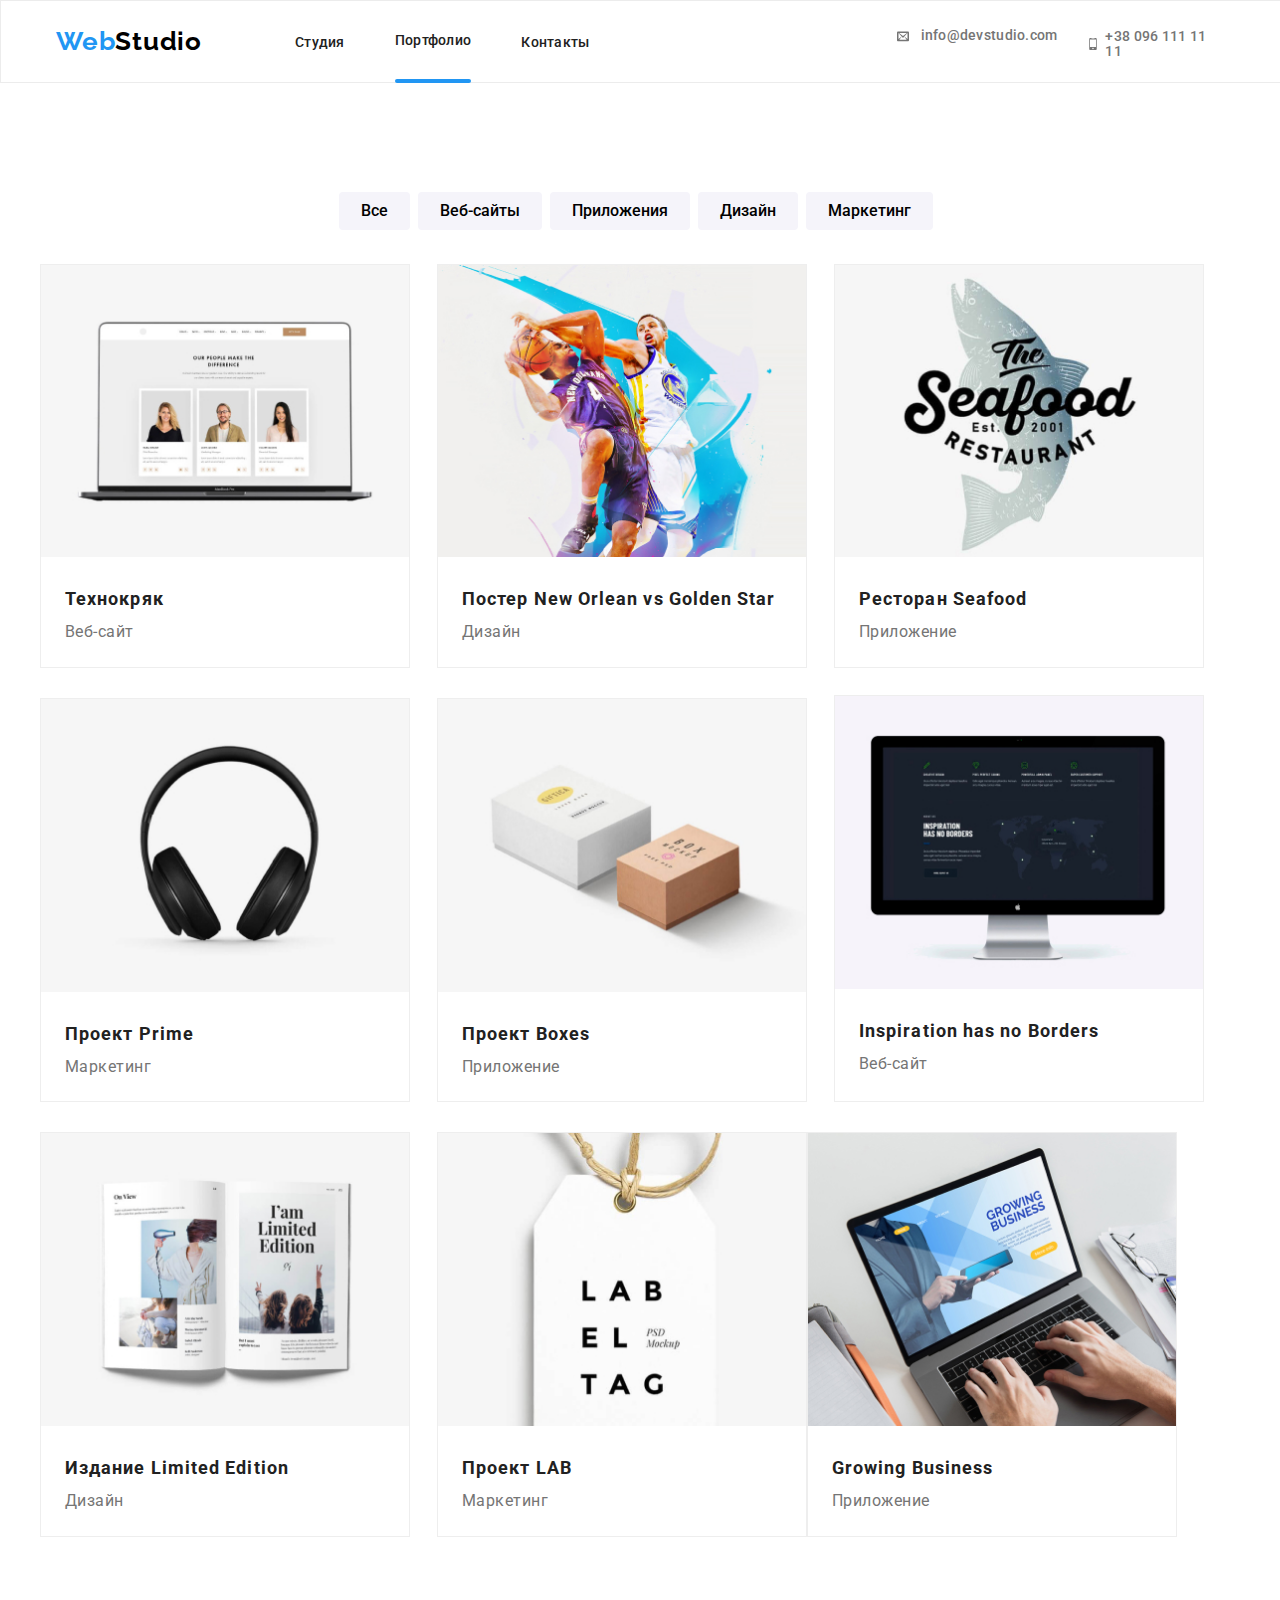
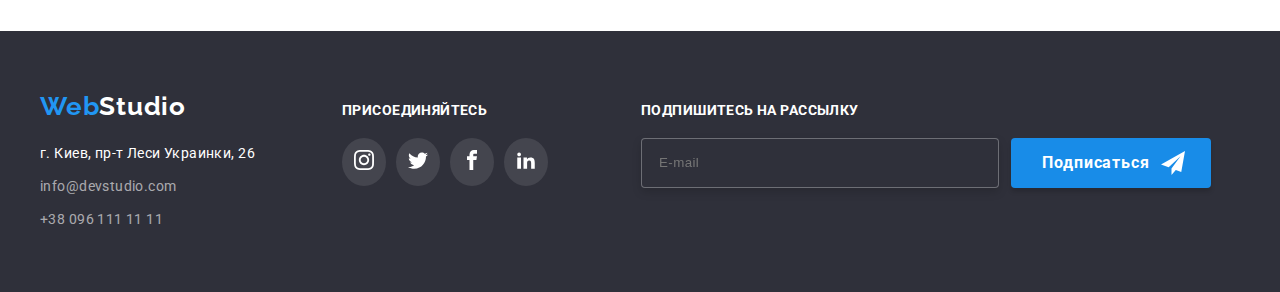
==== commit f5a9f87b: "25/01/22" ====
--- a/Portfolio/portfolio.html
+++ b/Portfolio/portfolio.html
@@ -21,7 +21,7 @@
   </head>
   <!--Top line-->
   <body>
-     <section class="section-header-portfolio">
+     <section class="section-header-portfolio header">
        <div class="container">
         <header class="header__top-line">
           <nav class="header__nav">
--- a/css/main.min.css
+++ b/css/main.min.css
@@ -1,2 +1,2 @@
-:root{--primary-text-color: #757575;--title-text-color: #212121;--accent-color: #ffffff}*{margin:0;padding:0;border:none}body{font-family:Roboto, sans-serif}ul{padding:0;margin:0;list-style:none}a{text-decoration:none}@media screen and (min-width: 319px){.container{margin:0 auto;padding-left:15px;padding-right:15px;-webkit-box-sizing:border-box;box-sizing:border-box;-webkit-box-pack:center;-webkit-justify-content:center;-ms-flex-pack:center;justify-content:center}}@media screen and (min-width: 767px){.container{margin:0 auto;padding-left:15px;padding-right:15px;-webkit-box-sizing:border-box;box-sizing:border-box;-webkit-box-pack:center;-webkit-justify-content:center;-ms-flex-pack:center;justify-content:center}}@media screen and (min-width: 1280px){.container{width:1200px;margin:0 auto;padding-left:15px;padding-right:15px;-webkit-box-sizing:border-box;box-sizing:border-box;-webkit-box-pack:center;-webkit-justify-content:center;-ms-flex-pack:center;justify-content:center}}.button{margin-top:30px;padding:10px 32px;font-family:Roboto;font-style:normal;font-weight:bold;font-size:16px;line-height:1.87;background:#188ce8;-webkit-box-shadow:0px 4px 4px rgba(0,0,0,0.15);box-shadow:0px 4px 4px rgba(0,0,0,0.15);-webkit-border-radius:4px;border-radius:4px;letter-spacing:0.06em;color:#ffffff}@media screen and (min-width: 319px){.backdrop{padding:93px 15px;position:fixed;top:0;left:0;width:100%;height:100%;background:rgba(0,0,0,0.2);opacity:1;z-index:2;-webkit-transition:opacity 250ms cubic-bezier(0.4, 0, 0.2, 1);-o-transition:opacity 250ms cubic-bezier(0.4, 0, 0.2, 1);transition:opacity 250ms cubic-bezier(0.4, 0, 0.2, 1);overflow-y:scroll}}@media screen and (min-width: 1280px){.backdrop{position:fixed;top:0;left:0;width:100%;height:100%;background:rgba(0,0,0,0.2);opacity:1;z-index:2;-webkit-transition:opacity 250ms cubic-bezier(0.4, 0, 0.2, 1);-o-transition:opacity 250ms cubic-bezier(0.4, 0, 0.2, 1);transition:opacity 250ms cubic-bezier(0.4, 0, 0.2, 1)}}.backdrop.is-hidden{opacity:0;pointer-events:none}.backdrop.is-hidden .modal{-webkit-transform:translate(-50%, -50%) scale(0.1);-ms-transform:translate(-50%, -50%) scale(0.1);transform:translate(-50%, -50%) scale(0.1)}@media screen and (min-width: 319px){.modal{position:absolute;margin:0 auto;padding-left:40px;padding-right:40px;top:50%;left:50%;width:450px;height:609px;background:#ffffff;-webkit-box-shadow:0px 1px 3px rgba(0,0,0,0.12),0px 1px 1px rgba(0,0,0,0.14),0px 2px 1px rgba(0,0,0,0.2);box-shadow:0px 1px 3px rgba(0,0,0,0.12),0px 1px 1px rgba(0,0,0,0.14),0px 2px 1px rgba(0,0,0,0.2);-webkit-border-radius:4px;border-radius:4px;-webkit-transform:translate(-50%, -50%) scale(1);-ms-transform:translate(-50%, -50%) scale(1);transform:translate(-50%, -50%) scale(1);-webkit-transition:-webkit-transform 250ms cubic-bezier(0.4, 0, 0.2, 1);transition:-webkit-transform 250ms cubic-bezier(0.4, 0, 0.2, 1);-o-transition:transform 250ms cubic-bezier(0.4, 0, 0.2, 1);transition:transform 250ms cubic-bezier(0.4, 0, 0.2, 1);transition:transform 250ms cubic-bezier(0.4, 0, 0.2, 1), -webkit-transform 250ms cubic-bezier(0.4, 0, 0.2, 1)}}@media screen and (min-width: 1280px){.modal{position:absolute;top:50%;left:50%;width:528px;min-height:581px;padding:40px;background:#ffffff;-webkit-box-shadow:0px 1px 3px rgba(0,0,0,0.12),0px 1px 1px rgba(0,0,0,0.14),0px 2px 1px rgba(0,0,0,0.2);box-shadow:0px 1px 3px rgba(0,0,0,0.12),0px 1px 1px rgba(0,0,0,0.14),0px 2px 1px rgba(0,0,0,0.2);-webkit-border-radius:4px;border-radius:4px;-webkit-transform:translate(-50%, -50%) scale(1);-ms-transform:translate(-50%, -50%) scale(1);transform:translate(-50%, -50%) scale(1);-webkit-transition:-webkit-transform 250ms cubic-bezier(0.4, 0, 0.2, 1);transition:-webkit-transform 250ms cubic-bezier(0.4, 0, 0.2, 1);-o-transition:transform 250ms cubic-bezier(0.4, 0, 0.2, 1);transition:transform 250ms cubic-bezier(0.4, 0, 0.2, 1);transition:transform 250ms cubic-bezier(0.4, 0, 0.2, 1), -webkit-transform 250ms cubic-bezier(0.4, 0, 0.2, 1)}}.close-modal{position:absolute;top:8px;right:8px;width:30px;height:30px;border:1px solid rgba(0,0,0,0.1);-webkit-border-radius:50%;border-radius:50%;background-color:#fff;cursor:pointer}.close-button{margin-top:5px}.close-button:hover,:focus{outline:none;border-color:rgba(0,0,0,0.1);fill:#2196f3;-webkit-transition:fill 250ms cubic-bezier(0.4, 0, 0.2, 1);-o-transition:fill 250ms cubic-bezier(0.4, 0, 0.2, 1);transition:fill 250ms cubic-bezier(0.4, 0, 0.2, 1)}@media screen and (min-width: 319px){.title-modal{margin-top:40px;display:block;width:370px;height:40px;font-family:Roboto;font-style:normal;font-weight:bold;font-size:20px;line-height:23px;text-align:center;letter-spacing:0.03em;color:#212121}}@media screen and (min-width: 1280px){.title-modal{margin-top:0;display:block;margin-bottom:20px;width:448px;height:23px;font-family:Roboto;font-style:normal;font-weight:bold;font-size:20px;line-height:23px;text-align:center;letter-spacing:0.03em;color:#212121}}@media screen and (min-width: 319px){.form-container{margin:0 auto}}@media screen and (min-width: 1280px){.form-container{margin-top:12px}}@media screen and (min-width: 319px){.form-field{margin-top:20px;display:block;margin-bottom:10px;position:relative}}@media screen and (min-width: 1280px){.form-field{margin-top:20px;display:block;margin-bottom:10px;position:relative}}.form-field input,.form-messeg{width:100%;height:40px;border:1px solid rgba(33,33,33,0.2);-webkit-border-radius:4px;border-radius:4px;font-size:16px;margin-top:15px;padding:0 10px 0 40px;-webkit-transition:250ms linear border;-o-transition:250ms linear border;transition:250ms linear border}.form-field input:focus,.form-messeg:focus{outline:none;border:1px solid #2196f3}.form-field input:focus+svg,.form-messeg:focus+svg{fill:#2196f3}.form-messeg{resize:none;height:120px;padding:12px 16px}.label-modal{display:block;position:absolute;font-family:Roboto;font-style:normal;font-weight:normal;font-size:12px;line-height:14px;letter-spacing:0.01em;color:#757575;margin-top:-4px}.modal-icon{position:absolute;top:50%;left:10px;-webkit-transition:250ms linear fill;-o-transition:250ms linear fill;transition:250ms linear fill}.form-messeg:placeholder{color:rgba(117,117,117,0.5)}@media screen and (min-width: 319px){.policy-box{font-family:Roboto;font-style:normal;font-weight:normal;font-size:11px;line-height:1.16px;letter-spacing:0.03em;color:#757575;margin-bottom:30px;display:-webkit-box;display:-webkit-flex;display:-ms-flexbox;display:flex;-webkit-box-align:center;-webkit-align-items:center;-ms-flex-align:center;align-items:center}}@media screen and (min-width: 1280px){.policy-box{font-family:Roboto;font-style:normal;font-weight:normal;font-size:13px;line-height:1.71px;letter-spacing:0.03em;color:#757575;margin-bottom:30px;margin-left:10px;display:-webkit-box;display:-webkit-flex;display:-ms-flexbox;display:flex;-webkit-box-align:center;-webkit-align-items:center;-ms-flex-align:center;align-items:center}}.policy-box a{color:#2196f3;text-decoration:underline;padding-left:5px}.policy-chackbox{position:absolute;width:1px;height:1px;margin:1px;border:0px;padding:0px;clip:rect(0 0 0 0);overflow:hidden}.policy-chackbox:checked+.policy-box::before{background-color:#2196f3;background-image:url(../img/icon-check.svg);background-repeat:no-repeat;background-position:center;border-color:transparent}.policy-chackbox:focus+.policy-box::before{border:none;outline:1px solid #2196f3}.policy-box::before{content:"";width:16px;height:16px;border:1px solid #212121;-webkit-border-radius:2px;border-radius:2px;margin-right:7px}@media screen and (min-width: 319px){.form-submit{width:200px;height:50px;font-family:Roboto;font-style:normal;font-weight:bold;font-size:16px;line-height:1.87;background:#188ce8;-webkit-box-shadow:0px 4px 4px rgba(0,0,0,0.15);box-shadow:0px 4px 4px rgba(0,0,0,0.15);-webkit-border-radius:4px;border-radius:4px;letter-spacing:0.06em;color:#ffffff}}@media screen and (min-width: 1280px){.form-submit{width:200px;height:50px;font-family:Roboto;font-style:normal;font-weight:bold;font-size:16px;line-height:1.87;background:#188ce8;-webkit-box-shadow:0px 4px 4px rgba(0,0,0,0.15);box-shadow:0px 4px 4px rgba(0,0,0,0.15);-webkit-border-radius:4px;border-radius:4px;letter-spacing:0.06em;color:#ffffff}}@media screen and (min-width: 319px){.footer-submit{margin-top:20px;width:200px;height:50px;font-family:Roboto;font-style:normal;font-weight:bold;font-size:16px;line-height:1.87;background:#188ce8;-webkit-box-shadow:0px 4px 4px rgba(0,0,0,0.15);box-shadow:0px 4px 4px rgba(0,0,0,0.15);-webkit-border-radius:4px;border-radius:4px;letter-spacing:0.06em;color:#ffffff;background-image:url(../img/icon-send.svg);background-repeat:no-repeat;background-position-y:center;background-position-x:150px}}@media screen and (min-width: 767px){.footer-submit{margin-top:20px;width:200px;height:50px;font-family:Roboto;font-style:normal;font-weight:bold;font-size:16px;line-height:1.87;background:#188ce8;-webkit-box-shadow:0px 4px 4px rgba(0,0,0,0.15);box-shadow:0px 4px 4px rgba(0,0,0,0.15);-webkit-border-radius:4px;border-radius:4px;letter-spacing:0.06em;color:#ffffff;background-image:url(../img/icon-send.svg);background-repeat:no-repeat;background-position-y:center;background-position-x:150px}}@media screen and (min-width: 1280px){.footer-submit{width:200px;height:50px;margin-top:20px;margin-left:12px;font-family:Roboto;font-style:normal;font-weight:bold;font-size:16px;line-height:1.87;background:#188ce8;-webkit-box-shadow:0px 4px 4px rgba(0,0,0,0.15);box-shadow:0px 4px 4px rgba(0,0,0,0.15);-webkit-border-radius:4px;border-radius:4px;letter-spacing:0.06em;color:#ffffff;background-image:url(../img/icon-send.svg);background-repeat:no-repeat;background-position-y:center;background-position-x:150px}}@media screen and (min-width: 319px){.header{padding:16px 0;position:relative}}@media screen and (min-width: 767px){.header{display:-webkit-box;display:-webkit-flex;display:-ms-flexbox;display:flex;-webkit-flex-wrap:wrap;-ms-flex-wrap:wrap;flex-wrap:wrap;-webkit-box-pack:center;-webkit-justify-content:center;-ms-flex-pack:center;justify-content:center;padding:22px 0}}@media screen and (min-width: 1280px){.header{width:100%;background:#ffffff;padding:25px 0}}@media screen and (min-width: 319px){.hiro{width:100%;background:rgba(47,48,58,0.4);padding:118px 0;background-position:center;background-repeat:no-repeat;background-image:-webkit-gradient(linear, left top, right top, from(rgba(0,0,0,0.4)), to(rgba(0,0,0,0.4))),url(../img/Header-img.jpg);background-image:-webkit-linear-gradient(left, rgba(0,0,0,0.4), rgba(0,0,0,0.4)),url(../img/Header-img.jpg);background-image:-o-linear-gradient(left, rgba(0,0,0,0.4), rgba(0,0,0,0.4)),url(../img/Header-img.jpg);background-image:linear-gradient(to right, rgba(0,0,0,0.4), rgba(0,0,0,0.4)),url(../img/Header-img.jpg)}}@media screen and (min-width: 767px){.hiro{width:100%;background:rgba(47,48,58,0.4);padding:118px 0;background-position:center;background-repeat:no-repeat;-webkit-background-size:cover;background-size:cover;background-image:-webkit-gradient(linear, left top, right top, from(rgba(17,7,7,0.4)), to(rgba(0,0,0,0.4))),url(../img/Header-img.jpg);background-image:-webkit-linear-gradient(left, rgba(17,7,7,0.4), rgba(0,0,0,0.4)),url(../img/Header-img.jpg);background-image:-o-linear-gradient(left, rgba(17,7,7,0.4), rgba(0,0,0,0.4)),url(../img/Header-img.jpg);background-image:linear-gradient(to right, rgba(17,7,7,0.4), rgba(0,0,0,0.4)),url(../img/Header-img.jpg)}}@media screen and (min-width: 1280px){.hiro{width:100%;background:rgba(47,48,58,0.4);padding:200px 0 200px 0;height:600px;background-position:center;background-repeat:no-repeat;background-image:-webkit-gradient(linear, left top, right top, from(rgba(17,7,7,0.4)), to(rgba(0,0,0,0.4))),url(../img/img7.jpg);background-image:-webkit-linear-gradient(left, rgba(17,7,7,0.4), rgba(0,0,0,0.4)),url(../img/img7.jpg);background-image:-o-linear-gradient(left, rgba(17,7,7,0.4), rgba(0,0,0,0.4)),url(../img/img7.jpg);background-image:linear-gradient(to right, rgba(17,7,7,0.4), rgba(0,0,0,0.4)),url(../img/img7.jpg)}}@media screen and (min-width: 319px){.peculiarities{padding-top:60px}}@media screen and (min-width: 1280px){.peculiarities{padding-top:94px}}@media screen and (min-width: 319px){.what-are-we-doing{display:none}}@media screen and (min-width: 1280px){.what-are-we-doing{display:block;padding:94px 0}}@media screen and (min-width: 319px){.our-team{text-align:center;padding-top:94px;padding-bottom:94px;background:#f5f4fa}}@media screen and (min-width: 767px){.our-team{padding:60px 0}}@media screen and (min-width: 1280px){.our-team{text-align:center;padding-top:94px;background:#f5f4fa}}@media screen and (min-width: 1280px){.regular-customers{width:100%;margin:0 auto;text-align:center;padding-bottom:94px}}@media screen and (min-width: 319px){.footer-title{width:100%;padding:60px 0;background-color:#2f303a}}@media screen and (min-width: 1280px){.footer-title{width:100%;padding:60px 0;background-color:#2f303a}}@media screen and (min-width: 319px){.header__nav{display:-webkit-box;display:-webkit-flex;display:-ms-flexbox;display:flex}}@media screen and (min-width: 767px){.header__nav{-webkit-box-pack:center;-webkit-justify-content:center;-ms-flex-pack:center;justify-content:center}}@media screen and (min-width: 1280px){.header__nav{padding:0;-webkit-box-align:center;-webkit-align-items:center;-ms-flex-align:center;align-items:center;-webkit-box-pack:center;-webkit-justify-content:center;-ms-flex-pack:center;justify-content:center;display:-webkit-box;display:-webkit-flex;display:-ms-flexbox;display:flex}}@media screen and (min-width: 319px){.top-line-link{font-family:Raleway;font-style:normal;font-weight:bold;font-size:24px;line-height:1.16;letter-spacing:0.03em;color:#000;text-decoration:none;-webkit-transition:background-color,fill,color 250ms cubic-bezier(0.4, 0, 0.2, 1);-o-transition:background-color,fill,color 250ms cubic-bezier(0.4, 0, 0.2, 1);transition:background-color,fill,color 250ms cubic-bezier(0.4, 0, 0.2, 1)}.top-line-link:hover,.top-line-link:focus{color:#2196f3}}@media screen and (min-width: 767px){.top-line-link{display:-webkit-box;display:-webkit-flex;display:-ms-flexbox;display:flex;-webkit-box-align:center;-webkit-align-items:center;-ms-flex-align:center;align-items:center;font-family:Raleway;font-style:normal;font-weight:bold;font-size:24px;line-height:1.16;letter-spacing:0.03em;color:#000;text-decoration:none;-webkit-transition:background-color,fill,color 250ms cubic-bezier(0.4, 0, 0.2, 1);-o-transition:background-color,fill,color 250ms cubic-bezier(0.4, 0, 0.2, 1);transition:background-color,fill,color 250ms cubic-bezier(0.4, 0, 0.2, 1)}.top-line-link:hover,.top-line-link:focus{color:#2196f3}}@media screen and (min-width: 1280px){.top-line-link{font-family:Raleway;font-style:normal;font-weight:bold;font-size:26px;line-height:1.19;letter-spacing:0.03em;color:#000;text-decoration:none;-webkit-transition:background-color,fill,color 250ms cubic-bezier(0.4, 0, 0.2, 1);-o-transition:background-color,fill,color 250ms cubic-bezier(0.4, 0, 0.2, 1);transition:background-color,fill,color 250ms cubic-bezier(0.4, 0, 0.2, 1)}.top-line-link:hover,.top-line-link:focus{color:#2196f3}}@media screen and (min-width: 319px){.menu-button{position:absolute;top:22px;right:22px;-webkit-box-align:center;-webkit-align-items:center;-ms-flex-align:center;align-items:center;display:-webkit-inline-box;display:-webkit-inline-flex;display:-ms-inline-flexbox;display:inline-flex;background-color:transparent;z-index:5;overflow:hidden}}@media screen and (min-width: 767px){.menu-button{display:none}}@media screen and (min-width: 1280px){.menu-button{display:none}}@media screen and (min-width: 319px){.menu-button .icon-close{display:none}}@media screen and (min-width: 319px){.menu-button.is-open .icon-close{display:block;z-index:3}}@media screen and (min-width: 319px){.menu-button.is-open .icon-menu{display:none}}@media screen and (min-width: 767px){.mobile-menu{display:none}}@media screen and (min-width: 1280px){.mobile-menu{display:none}}@media screen and (min-width: 319px){.menu-container .menu-container.is-open{position:absolute;display:block;width:100%;height:100vh;left:0;background:#fff}}@media screen and (min-width: 767px){.menu-container{display:-webkit-box;display:-webkit-flex;display:-ms-flexbox;display:flex}}@media screen and (min-width: 1280px){.menu-container{display:block;display:-webkit-box;display:-webkit-flex;display:-ms-flexbox;display:flex;-webkit-box-align:center;-webkit-align-items:center;-ms-flex-align:center;align-items:center}}@media screen and (min-width: 319px){.menu-link{-webkit-box-flex:1;-webkit-flex:1 1 480px;-ms-flex:1 1 480px;flex:1 1 480px;padding:22px 0 47px 40px;min-height:768px}}@media screen and (min-width: 767px){.menu-link{display:-webkit-box;display:-webkit-flex;display:-ms-flexbox;display:flex;padding:0px 0px;min-height:0}}@media screen and (min-width: 1280px){.menu-link{display:-webkit-box;display:-webkit-flex;display:-ms-flexbox;display:flex;padding:0px 0px;min-height:0}}@media screen and (min-width: 767px){.top-link{display:-webkit-box;display:-webkit-flex;display:-ms-flexbox;display:flex;-webkit-box-align:center;-webkit-align-items:center;-ms-flex-align:center;align-items:center}}@media screen and (min-width: 1280px){.top-link{display:block;display:-webkit-box;display:-webkit-flex;display:-ms-flexbox;display:flex;-webkit-box-align:center;-webkit-align-items:center;-ms-flex-align:center;align-items:center;-webkit-box-pack:center;-webkit-justify-content:center;-ms-flex-pack:center;justify-content:center}}.link1:hover,.link1:focus{color:#2196f3}@media screen and (min-width: 319px){.top-link__item:nth-child(1){padding-top:20px}}@media screen and (min-width: 767px){.top-link__item:nth-child(1){padding-top:0;padding-left:0;margin:0 50px 0 88px}}@media screen and (min-width: 1280px){.top-link__item:nth-child(1){padding-top:0;padding-left:0;margin:0 50px 0 93px}}@media screen and (min-width: 319px){.top-link__item:nth-child(2){padding:32px 0}}@media screen and (min-width: 767px){.top-link__item:nth-child(2){padding-left:0;padding:0;margin-right:50px}}@media screen and (min-width: 1280px){.top-link__item:nth-child(2){padding-left:0;padding:0;margin-right:50px}}@media screen and (min-width: 767px){.top-link__item:nth-child(3){padding-left:0}}@media screen and (min-width: 767px){.adress-item:nth-child(1){margin-left:84px}}@media screen and (min-width: 1280px){.adress-item:nth-child(1){margin:0 30px 0 305px}}@media screen and (min-width: 319px){.top-link__nav{font-family:Roboto;font-style:normal;font-weight:500;font-size:40px;line-height:1.17;text-align:center;letter-spacing:0.02em;color:#212121}.top-link__nav:hover,.top-link__nav:focus{color:#2196f3}}@media screen and (min-width: 767px){.top-link__nav{font-family:Roboto;font-style:normal;font-weight:500;font-size:14px;line-height:1.14;letter-spacing:0.02em;text-decoration:none;color:#212121;-webkit-transition:background-color,fill,color 250ms cubic-bezier(0.4, 0, 0.2, 1);-o-transition:background-color,fill,color 250ms cubic-bezier(0.4, 0, 0.2, 1);transition:background-color,fill,color 250ms cubic-bezier(0.4, 0, 0.2, 1)}.top-link__nav:hover,.top-link__nav:focus{color:#2196f3}}@media screen and (min-width: 1280px){.top-link__nav{font-family:Roboto;font-style:normal;font-weight:500;font-size:14px;line-height:1.14;letter-spacing:0.02em;text-decoration:none;color:#212121;-webkit-transition:background-color,fill,color 250ms cubic-bezier(0.4, 0, 0.2, 1);-o-transition:background-color,fill,color 250ms cubic-bezier(0.4, 0, 0.2, 1);transition:background-color,fill,color 250ms cubic-bezier(0.4, 0, 0.2, 1)}.top-link__nav:hover,.top-link__nav:focus{color:#2196f3}}@media screen and (min-width: 767px){.activ::after{content:"";display:block;position:relative;top:30px;bottom:auto;width:100%;height:4px;background-color:#2196f3;-webkit-border-radius:2px;border-radius:2px}}@media screen and (min-width: 1280px){.activ::after{content:"";display:block;position:relative;top:30px;bottom:auto;width:100%;height:4px;background-color:#2196f3;-webkit-border-radius:2px;border-radius:2px}}@media screen and (min-width: 767px){.adress{display:-webkit-box;display:-webkit-flex;display:-ms-flexbox;display:flex;-webkit-box-orient:vertical;-webkit-box-direction:reverse;-webkit-flex-direction:column-reverse;-ms-flex-direction:column-reverse;flex-direction:column-reverse}}@media screen and (min-width: 1280px){.adress{display:block;display:-webkit-box;display:-webkit-flex;display:-ms-flexbox;display:flex;-webkit-box-orient:vertical;-webkit-box-direction:reverse;-webkit-flex-direction:column-reverse;-ms-flex-direction:column-reverse;flex-direction:column-reverse}}@media screen and (min-width: 319px){.adress-item{padding-top:32px}}@media screen and (min-width: 767px){.adress-item{padding-top:0;padding-left:0;margin-top:0;margin-left:84px}}@media screen and (min-width: 1280px){.adress-item{padding-top:0;padding-left:0;margin-top:5px;margin-left:305px}}@media screen and (min-width: 319px){.mail-icon{display:none}}@media screen and (min-width: 767px){.mail-icon{display:block;width:16px;height:12px;margin-right:10px;fill:var(--primary-text-color);-webkit-transition:background-color,fill,color 250ms cubic-bezier(0.4, 0, 0.2, 1);-o-transition:background-color,fill,color 250ms cubic-bezier(0.4, 0, 0.2, 1);transition:background-color,fill,color 250ms cubic-bezier(0.4, 0, 0.2, 1)}}@media screen and (min-width: 1280px){.mail-icon{display:block;width:16px;height:12px;margin-right:10px;fill:var(--primary-text-color);-webkit-transition:background-color,fill,color 250ms cubic-bezier(0.4, 0, 0.2, 1);-o-transition:background-color,fill,color 250ms cubic-bezier(0.4, 0, 0.2, 1);transition:background-color,fill,color 250ms cubic-bezier(0.4, 0, 0.2, 1)}}@media screen and (min-width: 319px){.mail-link{font-family:Roboto;font-style:normal;font-weight:500;font-size:24px;line-height:28px;letter-spacing:0.02em;color:#757575;-webkit-transition:background-color,fill,color 250ms cubic-bezier(0.4, 0, 0.2, 1);-o-transition:background-color,fill,color 250ms cubic-bezier(0.4, 0, 0.2, 1);transition:background-color,fill,color 250ms cubic-bezier(0.4, 0, 0.2, 1)}.mail-link:hover,.mail-link:focus{color:#2196f3}}@media screen and (min-width: 767px){.mail-link{display:-webkit-box;display:-webkit-flex;display:-ms-flexbox;display:flex;-webkit-box-align:center;-webkit-align-items:center;-ms-flex-align:center;align-items:center;font-family:Roboto;font-style:normal;font-weight:500;font-size:12px;line-height:1.16;letter-spacing:0.02em;color:#757575;text-decoration:none;-webkit-transition:background-color,fill,color 250ms cubic-bezier(0.4, 0, 0.2, 1);-o-transition:background-color,fill,color 250ms cubic-bezier(0.4, 0, 0.2, 1);transition:background-color,fill,color 250ms cubic-bezier(0.4, 0, 0.2, 1)}.mail-link:hover,.mail-link:focus{color:#2196f3}.mail-link:hover .mail-icon,.mail-link:focus .mail-icon{fill:#2196f3}}@media screen and (min-width: 1280px){.mail-link{display:-webkit-box;display:-webkit-flex;display:-ms-flexbox;display:flex;-webkit-box-align:center;-webkit-align-items:center;-ms-flex-align:center;align-items:center;font-family:Roboto;font-style:normal;font-weight:500;font-size:14px;line-height:1.14;letter-spacing:0.02em;color:#757575;text-decoration:none;-webkit-transition:background-color,fill,color 250ms cubic-bezier(0.4, 0, 0.2, 1);-o-transition:background-color,fill,color 250ms cubic-bezier(0.4, 0, 0.2, 1);transition:background-color,fill,color 250ms cubic-bezier(0.4, 0, 0.2, 1)}.mail-link:hover,.mail-link:focus{color:#2196f3}.mail-link:hover .mail-icon,.mail-link:focus .mail-icon{fill:#2196f3}}@media screen and (min-width: 319px){.tel{padding:302px 0px 0px 0px}}@media screen and (min-width: 767px){.tel{padding-left:0;margin-top:10px;margin-left:84px;padding:0px 0px}}@media screen and (min-width: 1280px){.tel{padding-left:0;margin-top:-15px;margin-left:495px;padding:0px 0px}}@media screen and (min-width: 319px){.tel-icon{display:none}}@media screen and (min-width: 767px){.tel-icon{display:block;width:16px;height:12px;margin-right:5px;fill:var(--primary-text-color)}}@media screen and (min-width: 1280px){.tel-icon{display:block;width:16px;height:12px;margin-right:5px;fill:var(--primary-text-color)}}@media screen and (min-width: 319px){.tel-link{font-family:Roboto;font-style:normal;font-weight:500;font-size:34px;line-height:1.17;letter-spacing:0.02em;color:#2196f3}}@media screen and (min-width: 767px){.tel-link{display:-webkit-box;display:-webkit-flex;display:-ms-flexbox;display:flex;-webkit-box-align:center;-webkit-align-items:center;-ms-flex-align:center;align-items:center;font-family:Roboto;font-style:normal;font-weight:500;font-size:12px;line-height:1.16;letter-spacing:0.02em;text-decoration:none;color:#757575;-webkit-transition:background-color,fill,color 250ms cubic-bezier(0.4, 0, 0.2, 1);-o-transition:background-color,fill,color 250ms cubic-bezier(0.4, 0, 0.2, 1);transition:background-color,fill,color 250ms cubic-bezier(0.4, 0, 0.2, 1)}.tel-link:hover,.tel-link:focus{color:#2196f3}.tel-link:hover:hover .tel-icon,.tel-link:hover:focus .tel-icon,.tel-link:focus:hover .tel-icon,.tel-link:focus:focus .tel-icon{fill:#2196f3}}@media screen and (min-width: 1280px){.tel-link{font-family:Roboto;font-style:normal;font-weight:500;font-size:14px;line-height:1.14;letter-spacing:0.02em;text-decoration:none;color:#757575;-webkit-transition:background-color,fill,color 250ms cubic-bezier(0.4, 0, 0.2, 1);-o-transition:background-color,fill,color 250ms cubic-bezier(0.4, 0, 0.2, 1);transition:background-color,fill,color 250ms cubic-bezier(0.4, 0, 0.2, 1)}.tel-link:hover,.tel-link:focus{color:#2196f3}.tel-link:hover:hover .tel-icon,.tel-link:hover:focus .tel-icon,.tel-link:focus:hover .tel-icon,.tel-link:focus:focus .tel-icon{fill:#2196f3}}.span{color:#2196f3}@media screen and (min-width: 319px){.menu-container{display:none}.menu-container.is-open{width:100%;position:fixed;display:block;height:100vh;top:0;left:0;background:#fff;z-index:2}}@media screen and (min-width: 767px){.menu-container{display:block}}@media screen and (min-width: 1280px){.menu-container{display:block}}@media screen and (min-width: 319px){.burger-box{padding-top:64px}}@media screen and (min-width: 767px){.burger-box{padding-top:0;padding-left:0;display:none}}@media screen and (min-width: 1280px){.burger-box{padding-top:0;padding-left:0;display:none}}@media screen and (min-width: 319px){.burger-social{font-family:Roboto;font-style:normal;font-weight:500;font-size:18px;line-height:1.22;letter-spacing:0.02em;color:#2196f3}}.line1::after{content:"";margin:0 10px;width:22px;height:0px;left:135px;top:726px;border:1px solid rgba(33,33,33,0.2);-webkit-transform:rotate(90deg);-ms-transform:rotate(90deg);transform:rotate(90deg)}.line2::after{content:"";margin:0 10px;width:22px;height:0px;left:135px;top:726px;border:1px solid rgba(33,33,33,0.2);-webkit-transform:rotate(90deg);-ms-transform:rotate(90deg);transform:rotate(90deg)}.line3::after{content:"";margin:0 10px;width:22px;height:0px;left:135px;top:726px;border:1px solid rgba(33,33,33,0.2);-webkit-transform:rotate(90deg);-ms-transform:rotate(90deg);transform:rotate(90deg)}@media screen and (min-width: 319px){.title-container{margin:0 auto;text-align:center;padding:0 15px}}@media screen and (min-width: 767px){.title-container{text-align:center;margin:0 auto;padding:0 15px}}@media screen and (min-width: 1280px){.title-container{text-align:center;margin:0 auto;padding:0 15px}}@media screen and (min-width: 319px){.text{font-family:Roboto;font-style:normal;font-weight:900;font-size:26px;line-height:1.61;text-align:center;letter-spacing:0.06em;text-transform:uppercase;color:#ffffff}}@media screen and (min-width: 1280px){.text{font-family:Roboto;font-style:normal;font-weight:900;font-size:44px;line-height:1.36;text-align:center;letter-spacing:0.06em;text-transform:uppercase;color:#ffffff}}@media screen and (min-width: 767px){.group-peculiarities{display:-webkit-box;display:-webkit-flex;display:-ms-flexbox;display:flex;-webkit-flex-wrap:wrap;-ms-flex-wrap:wrap;flex-wrap:wrap;-webkit-box-pack:center;-webkit-justify-content:center;-ms-flex-pack:center;justify-content:center;margin-bottom:60px}}@media screen and (min-width: 1280px){.group-peculiarities{display:-webkit-box;display:-webkit-flex;display:-ms-flexbox;display:flex;-webkit-flex-wrap:nowrap;-ms-flex-wrap:nowrap;flex-wrap:nowrap;margin-bottom:0}}@media screen and (min-width: 1280px){.feature:not(:last-child){width:270px;height:120px;margin-right:30px}}@media screen and (min-width: 767px){.feature:nth-child(odd){margin-right:30px}}@media screen and (min-width: 767px){.feature{width:354px}}@media screen and (min-width: 319px){.feature__antenna{width:70px;height:70px}}@media screen and (min-width: 767px){.feature__antenna{width:70px;height:70px}}@media screen and (min-width: 1280px){.feature__antenna{width:70px;height:70px}}@media screen and (min-width: 319px){.feature-svg{display:-webkit-box;display:-webkit-flex;display:-ms-flexbox;display:flex;-webkit-box-pack:center;-webkit-justify-content:center;-ms-flex-pack:center;justify-content:center;-webkit-box-align:center;-webkit-align-items:center;-ms-flex-align:center;align-items:center;height:120px;background:#f5f4fa;-webkit-border-radius:4px;border-radius:4px}}@media screen and (min-width: 767px){.feature-svg{display:-webkit-box;display:-webkit-flex;display:-ms-flexbox;display:flex;-webkit-box-pack:center;-webkit-justify-content:center;-ms-flex-pack:center;justify-content:center;-webkit-box-align:center;-webkit-align-items:center;-ms-flex-align:center;align-items:center;width:354px;background:#f5f4fa;-webkit-border-radius:4px;border-radius:4px}}@media screen and (min-width: 1280px){.feature-svg{display:-webkit-box;display:-webkit-flex;display:-ms-flexbox;display:flex;-webkit-box-pack:center;-webkit-justify-content:center;-ms-flex-pack:center;justify-content:center;-webkit-box-align:center;-webkit-align-items:center;-ms-flex-align:center;align-items:center;width:270px;height:120px;background:#f5f4fa;-webkit-border-radius:4px;border-radius:4px}}@media screen and (min-width: 319px){.feature__clock{width:70px;height:70px}}@media screen and (min-width: 1280px){.feature__clock{width:70px;height:70px}}@media screen and (min-width: 319px){.feature__diagram{width:70px;height:70px}}@media screen and (min-width: 1280px){.feature__diagram{width:70px;height:70px}}@media screen and (min-width: 319px){.feature__astronaut{width:70px;height:70px}}@media screen and (min-width: 1280px){.feature__astronaut{width:70px;height:70px}}@media screen and (min-width: 319px){.feature__title{text-align:center;padding-top:30px;padding-bottom:10px;font-family:Roboto;font-style:normal;font-weight:bold;font-size:14px;line-height:1.14;letter-spacing:0.03em;text-transform:uppercase;color:#212121}}@media screen and (min-width: 767px){.feature__title{text-align:left;padding-bottom:10px;font-family:Roboto;font-style:normal;font-weight:bold;font-size:14px;line-height:1.14;letter-spacing:0.03em;text-transform:uppercase;color:#212121}}@media screen and (min-width: 1280px){.feature__title{text-align:left;padding-bottom:10px;font-family:Roboto;font-style:normal;font-weight:bold;font-size:14px;line-height:1.14;letter-spacing:0.03em;text-transform:uppercase;color:#212121}}.feature__text{font-family:Roboto;font-style:normal;font-weight:normal;font-size:14px;line-height:1.71;letter-spacing:0.03em;color:#757575}.what-are-we-doing__img{display:-webkit-box;display:-webkit-flex;display:-ms-flexbox;display:flex}.what-are-we-doing__title{margin:0;margin-bottom:50px;text-align:center;font-family:Roboto;font-style:normal;font-weight:bold;font-size:36px;line-height:1.16;letter-spacing:0.03em;color:#212121}.img:not(:last-child){margin-right:30px}.descript{position:absolute;width:370px;height:70px;top:1433px;background:rgba(47,48,58,0.8)}.descript__title{margin:27px;color:#ffffff;font-family:Roboto;font-style:normal;font-weight:bold;font-size:14px;line-height:16px;text-align:center;letter-spacing:0.03em;text-transform:uppercase}@media screen and (min-width: 319px){.our-team__title{margin-bottom:50px;font-family:Roboto;font-style:normal;font-weight:bold;font-size:28px;line-height:1.17;letter-spacing:0.03em;color:#212121}}@media screen and (min-width: 1280px){.our-team__title{margin-bottom:50px;font-family:Roboto;font-style:normal;font-weight:bold;font-size:36px;line-height:1.16;letter-spacing:0.03em;color:#212121}}@media screen and (min-width: 767px){.team{-webkit-box-pack:center;-webkit-justify-content:center;-ms-flex-pack:center;justify-content:center;display:-webkit-box;display:-webkit-flex;display:-ms-flexbox;display:flex;-webkit-flex-wrap:wrap;-ms-flex-wrap:wrap;flex-wrap:wrap}}@media screen and (min-width: 1280px){.team{-webkit-flex-wrap:nowrap;-ms-flex-wrap:nowrap;flex-wrap:nowrap;display:-webkit-box;display:-webkit-flex;display:-ms-flexbox;display:flex;margin:0}}.team__title{padding-top:30px}@media screen and (min-width: 319px){.team__img{margin-bottom:30px;background:#ffffff;-webkit-box-shadow:0px 1px 3px rgba(0,0,0,0.12),0px 1px 1px rgba(0,0,0,0.14),0px 2px 1px rgba(0,0,0,0.2);box-shadow:0px 1px 3px rgba(0,0,0,0.12),0px 1px 1px rgba(0,0,0,0.14),0px 2px 1px rgba(0,0,0,0.2);-webkit-border-radius:0px 0px 4px 4px;border-radius:0px 0px 4px 4px}}@media screen and (min-width: 767px){.team__img{width:354px;margin-bottom:30px;background:#ffffff;-webkit-box-shadow:0px 1px 3px rgba(0,0,0,0.12),0px 1px 1px rgba(0,0,0,0.14),0px 2px 1px rgba(0,0,0,0.2);box-shadow:0px 1px 3px rgba(0,0,0,0.12),0px 1px 1px rgba(0,0,0,0.14),0px 2px 1px rgba(0,0,0,0.2);-webkit-border-radius:0px 0px 4px 4px;border-radius:0px 0px 4px 4px}}@media screen and (min-width: 1280px){.team__img{margin-right:30px;background:#ffffff;-webkit-box-shadow:0px 1px 3px rgba(0,0,0,0.12),0px 1px 1px rgba(0,0,0,0.14),0px 2px 1px rgba(0,0,0,0.2);box-shadow:0px 1px 3px rgba(0,0,0,0.12),0px 1px 1px rgba(0,0,0,0.14),0px 2px 1px rgba(0,0,0,0.2);-webkit-border-radius:0px 0px 4px 4px;border-radius:0px 0px 4px 4px}}@media screen and (min-width: 767px){.team__img:nth-child(odd){margin-right:30px}}@media screen and (min-width: 319px){.team-img{width:100%}}@media screen and (min-width: 1280px){.team-img{width:270px;height:260px}}.team__name{padding-bottom:10px;font-family:Roboto;font-style:normal;font-weight:500;font-size:16px;line-height:1.18;text-align:center;letter-spacing:0.03em;color:#212121}.team__profession{font-family:Roboto;font-style:normal;font-weight:normal;font-size:16px;line-height:1.18;text-align:center;letter-spacing:0.03em;color:#757575}@media screen and (min-width: 319px){.social-links{display:-webkit-box;display:-webkit-flex;display:-ms-flexbox;display:flex;-webkit-box-pack:center;-webkit-justify-content:center;-ms-flex-pack:center;justify-content:center;-webkit-box-align:center;-webkit-align-items:center;-ms-flex-align:center;align-items:center;padding:16px 0 24px 0}}@media screen and (min-width: 1280px){.social-links{display:-webkit-box;display:-webkit-flex;display:-ms-flexbox;display:flex;-webkit-box-pack:center;-webkit-justify-content:center;-ms-flex-pack:center;justify-content:center;-webkit-box-align:center;-webkit-align-items:center;-ms-flex-align:center;align-items:center}}.social-list{margin-right:10px}@media screen and (min-width: 319px){.social-list__icon{display:-webkit-inline-box;display:-webkit-inline-flex;display:-ms-inline-flexbox;display:inline-flex;-webkit-box-pack:center;-webkit-justify-content:center;-ms-flex-pack:center;justify-content:center;-webkit-box-align:center;-webkit-align-items:center;-ms-flex-align:center;align-items:center;padding:12px;-webkit-border-radius:50%;border-radius:50%;background:rgba(255,255,255,0.1);-webkit-transition:background-color 250ms cubic-bezier(0.4, 0, 0.2, 1);-o-transition:background-color 250ms cubic-bezier(0.4, 0, 0.2, 1);transition:background-color 250ms cubic-bezier(0.4, 0, 0.2, 1)}.social-list__icon:hover{background-color:#2196f3}.social-list__icon:focus{background-color:#2196f3}.social-list__icon:focus .team-icon{fill:var(--accent-color)}.social-list__icon:hover .team-icon{fill:var(--accent-color)}}@media screen and (min-width: 1280px){.social-list__icon{display:block;padding:12px;-webkit-border-radius:50%;border-radius:50%;background:rgba(255,255,255,0.1);-webkit-transition:background-color 250ms cubic-bezier(0.4, 0, 0.2, 1);-o-transition:background-color 250ms cubic-bezier(0.4, 0, 0.2, 1);transition:background-color 250ms cubic-bezier(0.4, 0, 0.2, 1)}.social-list__icon:hover{background-color:#2196f3}.social-list__icon:focus{background-color:#2196f3}.social-list__icon:focus .team-icon{fill:var(--accent-color)}.social-list__icon:hover .team-icon{fill:var(--accent-color)}}.team-icon{fill:#afb1b8}@media screen and (min-width: 319px){.regular-customers__title{text-align:center;margin-top:60px;margin-bottom:30px;font-family:Roboto;font-style:normal;font-weight:bold;font-size:28px;line-height:1.17;letter-spacing:0.03em;color:#212121}}@media screen and (min-width: 1280px){.regular-customers__title{margin-bottom:50px;font-family:Roboto;font-style:normal;font-weight:bold;font-size:36px;line-height:1.16;letter-spacing:0.03em;color:#212121}}@media screen and (min-width: 319px){.customers__client{display:-webkit-box;display:-webkit-flex;display:-ms-flexbox;display:flex;-webkit-flex-wrap:wrap;-ms-flex-wrap:wrap;flex-wrap:wrap;-webkit-box-pack:center;-webkit-justify-content:center;-ms-flex-pack:center;justify-content:center}}@media screen and (min-width: 1280px){.customers__client{margin:0 auto;display:-webkit-box;display:-webkit-flex;display:-ms-flexbox;display:flex}}@media screen and (min-width: 319px){.client{margin-bottom:15px;width:180px}.client:nth-child(1){margin-right:30px}.client:nth-child(3){margin-right:30px}.client:nth-child(5){margin-right:30px}}@media screen and (min-width: 767px){.client{margin-bottom:15px;width:226px;height:92px}.client:nth-child(1){margin-right:30px}.client:nth-child(2){margin-right:30px}.client:nth-child(3){margin-right:30px}.client:nth-child(4){margin-right:30px}.client:nth-child(5){margin-right:30px}}@media screen and (min-width: 1280px){.client{margin-bottom:0;width:170px;height:92px}.client:not(:last-child){margin-right:30px}}.customers__link{width:100%;height:100%;display:-webkit-box;display:-webkit-flex;display:-ms-flexbox;display:flex;-webkit-box-align:center;-webkit-align-items:center;-ms-flex-align:center;align-items:center;-webkit-box-pack:center;-webkit-justify-content:center;-ms-flex-pack:center;justify-content:center;border:1px solid #afb1b8;-webkit-border-radius:4px;border-radius:4px;fill:#afb1b8;-webkit-transition:fill 250ms cubic-bezier(0.4, 0, 0.2, 1),border-color 250ms cubic-bezier(0.4, 0, 0.2, 1);-o-transition:fill 250ms cubic-bezier(0.4, 0, 0.2, 1),border-color 250ms cubic-bezier(0.4, 0, 0.2, 1);transition:fill 250ms cubic-bezier(0.4, 0, 0.2, 1),border-color 250ms cubic-bezier(0.4, 0, 0.2, 1)}.customers__link:hover{fill:#2196f3;border-color:#2196f3}.customers__link:focus{fill:#2196f3;border-color:#2196f3}.svg{-webkit-transition:border-color 250ms cubic-bezier(0.4, 0, 0.2, 1);-o-transition:border-color 250ms cubic-bezier(0.4, 0, 0.2, 1);transition:border-color 250ms cubic-bezier(0.4, 0, 0.2, 1)}.svg:hover{fill:#2196f3;border-color:#2196f3}.svg:focus{fill:#2196f3;border-color:#2196f3}@media screen and (min-width: 319px){.footer-container{display:-webkit-box;display:-webkit-flex;display:-ms-flexbox;display:flex;-webkit-flex-wrap:wrap;-ms-flex-wrap:wrap;flex-wrap:wrap;-webkit-box-pack:center;-webkit-justify-content:center;-ms-flex-pack:center;justify-content:center}}@media (max-width: 480px){.footer-container{margin:0 auto;padding:0 15px;text-align:center;display:-webkit-box;display:-webkit-flex;display:-ms-flexbox;display:flex;-webkit-box-orient:vertical;-webkit-box-direction:normal;-webkit-flex-direction:column;-ms-flex-direction:column;flex-direction:column;-webkit-box-align:center;-webkit-align-items:center;-ms-flex-align:center;align-items:center}}@media screen and (min-width: 767px){.footer-container{-webkit-box-pack:center;-webkit-justify-content:center;-ms-flex-pack:center;justify-content:center;margin:0 auto;padding:0 15px;display:-webkit-box;display:-webkit-flex;display:-ms-flexbox;display:flex;-webkit-flex-wrap:wrap;-ms-flex-wrap:wrap;flex-wrap:wrap}}@media screen and (min-width: 1280px){.footer-container{width:1200px;margin:0 auto;padding:0 15px;-webkit-flex-wrap:nowrap;-ms-flex-wrap:nowrap;flex-wrap:nowrap;display:-webkit-box;display:-webkit-flex;display:-ms-flexbox;display:flex;-webkit-box-align:baseline;-webkit-align-items:baseline;-ms-flex-align:baseline;align-items:baseline}}.footer-adress{min-width:232px;-webkit-box-orient:vertical;-webkit-box-direction:normal;-webkit-flex-direction:column;-ms-flex-direction:column;flex-direction:column;padding-top:20px;font-family:Roboto;font-style:normal;font-weight:normal;font-size:14px;line-height:1.71;letter-spacing:0.03em;color:#ffffff}.footer-item:nth-child(2){padding:9px 0 9px 0}.footer-link{font-family:Raleway;font-style:normal;font-weight:bold;font-size:26px;line-height:1.19;letter-spacing:0.03em;color:#fff;text-decoration:none;-webkit-transition:color 250ms cubic-bezier(0.4, 0, 0.2, 1);-o-transition:color 250ms cubic-bezier(0.4, 0, 0.2, 1);transition:color 250ms cubic-bezier(0.4, 0, 0.2, 1)}.footer-link:hover,.footer-link:focus{color:#2196f3}.footer-mail-link{font-family:Roboto;font-style:normal;font-weight:normal;font-size:14px;line-height:1.71;letter-spacing:0.03em;color:rgba(255,255,255,0.6);-webkit-transition:color 250ms cubic-bezier(0.4, 0, 0.2, 1);-o-transition:color 250ms cubic-bezier(0.4, 0, 0.2, 1);transition:color 250ms cubic-bezier(0.4, 0, 0.2, 1)}.footer-mail-link:hover,.footer-mail-link:focus{color:#2196f3}.footer-tel-link{margin:9px o 9px 0;font-family:Roboto;font-style:normal;font-weight:normal;font-size:14px;line-height:1.71;letter-spacing:0.03em;text-decoration:none;color:rgba(255,255,255,0.6);-webkit-transition:color 250ms cubic-bezier(0.4, 0, 0.2, 1);-o-transition:color 250ms cubic-bezier(0.4, 0, 0.2, 1);transition:color 250ms cubic-bezier(0.4, 0, 0.2, 1)}.footer-tel-link:hover,.footer-tel-link:focus{color:#2196f3}@media screen and (min-width: 319px){.footer-contacts{padding-bottom:60px}}@media screen and (min-width: 767px){.footer-contacts{display:-webkit-box;display:-webkit-flex;display:-ms-flexbox;display:flex;-webkit-box-orient:vertical;-webkit-box-direction:normal;-webkit-flex-direction:column;-ms-flex-direction:column;flex-direction:column;padding-bottom:0}}@media screen and (min-width: 1280px){.footer-contacts{padding:0;display:-webkit-box;display:-webkit-flex;display:-ms-flexbox;display:flex;-webkit-box-orient:vertical;-webkit-box-direction:normal;-webkit-flex-direction:column;-ms-flex-direction:column;flex-direction:column}}@media screen and (min-width: 319px){.footer-social{padding-bottom:60px}}@media screen and (min-width: 767px){.footer-social{padding-bottom:0;margin-left:165px}}@media screen and (min-width: 1280px){.footer-social{padding:0;margin-left:70px}}@media screen and (min-width: 319px){.foter-social-links{display:-webkit-box;display:-webkit-flex;display:-ms-flexbox;display:flex}}@media screen and (min-width: 1280px){.foter-social-links{display:-webkit-box;display:-webkit-flex;display:-ms-flexbox;display:flex;-webkit-box-pack:center;-webkit-justify-content:center;-ms-flex-pack:center;justify-content:center;-webkit-box-align:center;-webkit-align-items:center;-ms-flex-align:center;align-items:center}}.social-title{padding-bottom:20px;font-family:Roboto;font-style:normal;font-weight:bold;font-size:14px;line-height:16px;letter-spacing:0.03em;text-transform:uppercase;color:#ffffff}@media screen and (min-width: 319px){.icon{fill:var(--accent-color)}}@media screen and (min-width: 1280px){.icon{fill:var(--accent-color)}}@media screen and (min-width: 319px){.footer-email{width:100%}}@media screen and (min-width: 767px){.footer-email{display:-webkit-box;display:-webkit-flex;display:-ms-flexbox;display:flex;-webkit-box-align:center;-webkit-align-items:center;-ms-flex-align:center;align-items:center;-webkit-box-pack:center;-webkit-justify-content:center;-ms-flex-pack:center;justify-content:center;text-align:center}}@media screen and (min-width: 1280px){.footer-email{margin-left:83px}}@media screen and (min-width: 319px){.footer-form{text-align:center}}@media screen and (min-width: 767px){.footer-form{margin-top:60px;width:450px;display:-webkit-box;display:-webkit-flex;display:-ms-flexbox;display:flex;-webkit-box-orient:vertical;-webkit-box-direction:normal;-webkit-flex-direction:column;-ms-flex-direction:column;flex-direction:column}}@media screen and (min-width: 1280px){.footer-form{margin-top:0;width:100%}}@media screen and (min-width: 319px){.footer-form__label{width:100%}}@media screen and (min-width: 1280px){.footer-form__label{display:-webkit-box;display:-webkit-flex;display:-ms-flexbox;display:flex}}@media screen and (min-width: 319px){.footer-form__title{text-align:center;font-family:Roboto;font-style:normal;font-weight:bold;font-size:14px;line-height:16px;letter-spacing:0.03em;text-transform:uppercase;color:#ffffff}}@media screen and (min-width: 767px){.footer-form__title{text-align:center;font-family:Roboto;font-style:normal;font-weight:bold;font-size:14px;line-height:16px;letter-spacing:0.03em;text-transform:uppercase;color:#ffffff}}@media screen and (min-width: 1280px){.footer-form__title{text-align:left;font-family:Roboto;font-style:normal;font-weight:bold;font-size:14px;line-height:16px;letter-spacing:0.03em;text-transform:uppercase;color:#ffffff}}@media screen and (min-width: 319px){.footer-input{display:-webkit-box;display:-webkit-flex;display:-ms-flexbox;display:flex;margin-top:20px;width:100%;height:50px;padding:16px 17px;border:1px solid rgba(255,255,255,0.3);-webkit-box-sizing:border-box;box-sizing:border-box;-webkit-filter:drop-shadow(0px 4px 4px rgba(0,0,0,0.15));filter:drop-shadow(0px 4px 4px rgba(0,0,0,0.15));-webkit-border-radius:4px;border-radius:4px;letter-spacing:0.03em;color:rgba(255,255,255,0.6);background-color:#2f303a}}@media screen and (min-width: 1280px){.footer-input{display:-webkit-box;display:-webkit-flex;display:-ms-flexbox;display:flex;margin-top:20px;width:358px;height:50px;padding:16px 17px;border:1px solid rgba(255,255,255,0.3);-webkit-box-sizing:border-box;box-sizing:border-box;-webkit-filter:drop-shadow(0px 4px 4px rgba(0,0,0,0.15));filter:drop-shadow(0px 4px 4px rgba(0,0,0,0.15));-webkit-border-radius:4px;border-radius:4px;letter-spacing:0.03em;color:rgba(255,255,255,0.6);background-color:#2f303a}}.footer-span{margin-left:-30px}@media screen and (min-width: 319px){.portfolio-section{padding:60px 0}}@media screen and (min-width: 1280px){.portfolio-section{padding:94px 0}}@media screen and (min-width: 319px){.portfolio-container{margin:0 auto;padding-left:15px;padding-right:15px}}@media screen and (min-width: 1280px){.portfolio-container{width:1200px;margin:0 auto;padding-left:15px;padding-right:15px}}@media screen and (min-width: 319px){.filters-portfolio{display:-webkit-box;display:-webkit-flex;display:-ms-flexbox;display:flex;-webkit-box-pack:center;-webkit-justify-content:center;-ms-flex-pack:center;justify-content:center}}@media screen and (min-width: 1280px){.filters-portfolio{margin-bottom:34px}}@media screen and (min-width: 319px){.filters{margin-bottom:40px;display:-webkit-box;display:-webkit-flex;display:-ms-flexbox;display:flex;-webkit-flex-wrap:wrap;-ms-flex-wrap:wrap;flex-wrap:wrap}}@media screen and (min-width: 1280px){.filters{margin-bottom:0;display:-webkit-box;display:-webkit-flex;display:-ms-flexbox;display:flex;-webkit-box-pack:center;-webkit-justify-content:center;-ms-flex-pack:center;justify-content:center}}@media screen and (min-width: 319px){.button-portfolio{padding:6px 22px;margin-top:15px;margin-right:8px;font-family:Roboto;font-style:normal;font-weight:500;font-size:16px;line-height:1.62;background:#f5f4fa;-webkit-border-radius:4px;border-radius:4px;border-color:#f5f4fa;-webkit-transition:background-color 250ms cubic-bezier(0.4, 0, 0.2, 1);-o-transition:background-color 250ms cubic-bezier(0.4, 0, 0.2, 1);transition:background-color 250ms cubic-bezier(0.4, 0, 0.2, 1)}.button-portfolio:hover,.button-portfolio:focus{background-color:#2196f3;color:#ffffff;-webkit-box-shadow:0px 3px 1px rgba(0,0,0,0.1),0px 1px 2px rgba(0,0,0,0.08),0px 2px 2px rgba(0,0,0,0.12);box-shadow:0px 3px 1px rgba(0,0,0,0.1),0px 1px 2px rgba(0,0,0,0.08),0px 2px 2px rgba(0,0,0,0.12)}}@media screen and (min-width: 767px){.button-portfolio{padding:6px 22px;margin-right:8px;font-family:Roboto;font-style:normal;font-weight:500;font-size:16px;line-height:1.62;background:#f5f4fa;-webkit-border-radius:4px;border-radius:4px;border-color:#f5f4fa;-webkit-transition:background-color 250ms cubic-bezier(0.4, 0, 0.2, 1);-o-transition:background-color 250ms cubic-bezier(0.4, 0, 0.2, 1);transition:background-color 250ms cubic-bezier(0.4, 0, 0.2, 1)}.button-portfolio:hover,.button-portfolio:focus{background-color:#2196f3;color:#ffffff;-webkit-box-shadow:0px 3px 1px rgba(0,0,0,0.1),0px 1px 2px rgba(0,0,0,0.08),0px 2px 2px rgba(0,0,0,0.12);box-shadow:0px 3px 1px rgba(0,0,0,0.1),0px 1px 2px rgba(0,0,0,0.08),0px 2px 2px rgba(0,0,0,0.12)}}@media screen and (min-width: 1280px){.button-portfolio{padding:6px 22px;margin-right:8px;font-family:Roboto;font-style:normal;font-weight:500;font-size:16px;line-height:1.62;background:#f5f4fa;-webkit-border-radius:4px;border-radius:4px;border-color:#f5f4fa;-webkit-transition:background-color 250ms cubic-bezier(0.4, 0, 0.2, 1);-o-transition:background-color 250ms cubic-bezier(0.4, 0, 0.2, 1);transition:background-color 250ms cubic-bezier(0.4, 0, 0.2, 1)}.button-portfolio:hover,.button-portfolio:focus{background-color:#2196f3;color:#ffffff;-webkit-box-shadow:0px 3px 1px rgba(0,0,0,0.1),0px 1px 2px rgba(0,0,0,0.08),0px 2px 2px rgba(0,0,0,0.12);box-shadow:0px 3px 1px rgba(0,0,0,0.1),0px 1px 2px rgba(0,0,0,0.08),0px 2px 2px rgba(0,0,0,0.12)}}@media screen and (min-width: 767px){.portfolio{-webkit-box-pack:center;-webkit-justify-content:center;-ms-flex-pack:center;justify-content:center;display:-webkit-box;display:-webkit-flex;display:-ms-flexbox;display:flex;-webkit-flex-wrap:wrap;-ms-flex-wrap:wrap;flex-wrap:wrap}}@media screen and (min-width: 1280px){.portfolio{display:-webkit-box;display:-webkit-flex;display:-ms-flexbox;display:flex;-webkit-box-pack:center;-webkit-justify-content:center;-ms-flex-pack:center;justify-content:center;-webkit-flex-wrap:wrap;-ms-flex-wrap:wrap;flex-wrap:wrap}}@media screen and (min-width: 767px){.container1{width:354px;margin-right:30px;margin-top:14px;background:#ffffff;border:1px solid #eeeeee;-webkit-box-sizing:border-box;box-sizing:border-box}.container1:hover,.container1:focus{-webkit-box-shadow:0px 1px 1px rgba(0,0,0,0.12),0px 4px 4px rgba(0,0,0,0.06),1px 4px 6px rgba(0,0,0,0.16);box-shadow:0px 1px 1px rgba(0,0,0,0.12),0px 4px 4px rgba(0,0,0,0.06),1px 4px 6px rgba(0,0,0,0.16)}.container1:hover .description-text{-webkit-transform:translateY(0);-ms-transform:translateY(0);transform:translateY(0);opacity:1}}@media screen and (min-width: 1280px){.container1{width:370px;margin-top:0;margin-right:27px;background:#ffffff;border:1px solid #eeeeee;-webkit-box-sizing:border-box;box-sizing:border-box}.container1:hover,.container1:focus{-webkit-box-shadow:0px 1px 1px rgba(0,0,0,0.12),0px 4px 4px rgba(0,0,0,0.06),1px 4px 6px rgba(0,0,0,0.16);box-shadow:0px 1px 1px rgba(0,0,0,0.12),0px 4px 4px rgba(0,0,0,0.06),1px 4px 6px rgba(0,0,0,0.16)}}.portfolio-description{position:relative;overflow:hidden}.description-text{width:100%;height:100%;background:rgba(33,150,243,0.9);position:absolute;top:1px;left:0;padding:63px 24px;font-family:Roboto;font-style:normal;font-weight:normal;font-size:18px;line-height:28px;letter-spacing:0.03em;color:#ffffff;-webkit-transform:translateY(100%);-ms-transform:translateY(100%);transform:translateY(100%);-webkit-transition:-webkit-transform 250ms cubic-bezier(0.4, 0, 0.2, 1);transition:-webkit-transform 250ms cubic-bezier(0.4, 0, 0.2, 1);-o-transition:transform 250ms cubic-bezier(0.4, 0, 0.2, 1);transition:transform 250ms cubic-bezier(0.4, 0, 0.2, 1);transition:transform 250ms cubic-bezier(0.4, 0, 0.2, 1), -webkit-transform 250ms cubic-bezier(0.4, 0, 0.2, 1)}.work:hover .description-text{-webkit-transform:translateY(0);-ms-transform:translateY(0);transform:translateY(0);opacity:1}.work:focus .description-text{-webkit-transform:translateY(0);-ms-transform:translateY(0);transform:translateY(0);opacity:1}@media screen and (min-width: 767px){.container2{width:354px;margin-top:14px;background:#ffffff;border:1px solid #eeeeee;-webkit-box-sizing:border-box;box-sizing:border-box}.container2:hover,.container2:focus{-webkit-box-shadow:0px 1px 1px rgba(0,0,0,0.12),0px 4px 4px rgba(0,0,0,0.06),1px 4px 6px rgba(0,0,0,0.16);box-shadow:0px 1px 1px rgba(0,0,0,0.12),0px 4px 4px rgba(0,0,0,0.06),1px 4px 6px rgba(0,0,0,0.16)}.container2:hover .description-text{-webkit-transform:translateY(0);-ms-transform:translateY(0);transform:translateY(0);opacity:1}}@media screen and (min-width: 1280px){.container2{width:370px;margin-top:0;margin-right:27px;background:#ffffff;border:1px solid #eeeeee;-webkit-box-sizing:border-box;box-sizing:border-box}.container2:hover,.container2:focus{-webkit-box-shadow:0px 1px 1px rgba(0,0,0,0.12),0px 4px 4px rgba(0,0,0,0.06),1px 4px 6px rgba(0,0,0,0.16);box-shadow:0px 1px 1px rgba(0,0,0,0.12),0px 4px 4px rgba(0,0,0,0.06),1px 4px 6px rgba(0,0,0,0.16)}.container2:hover .description-text{-webkit-transform:translateY(0);-ms-transform:translateY(0);transform:translateY(0);opacity:1}}@media screen and (min-width: 767px){.container3{width:354px;margin-right:30px;margin-top:30px;background:#ffffff;border:1px solid #eeeeee;-webkit-box-sizing:border-box;box-sizing:border-box}.container3:hover,.container3:focus{-webkit-box-shadow:0px 1px 1px rgba(0,0,0,0.12),0px 4px 4px rgba(0,0,0,0.06),1px 4px 6px rgba(0,0,0,0.16);box-shadow:0px 1px 1px rgba(0,0,0,0.12),0px 4px 4px rgba(0,0,0,0.06),1px 4px 6px rgba(0,0,0,0.16)}.container3:hover .description-text{-webkit-transform:translateY(0);-ms-transform:translateY(0);transform:translateY(0);opacity:1}}@media screen and (min-width: 1280px){.container3{margin-right:0;width:370px;margin-top:0;background:#ffffff;border:1px solid #eeeeee;-webkit-box-sizing:border-box;box-sizing:border-box}.container3:hover,.container3:focus{-webkit-box-shadow:0px 1px 1px rgba(0,0,0,0.12),0px 4px 4px rgba(0,0,0,0.06),1px 4px 6px rgba(0,0,0,0.16);box-shadow:0px 1px 1px rgba(0,0,0,0.12),0px 4px 4px rgba(0,0,0,0.06),1px 4px 6px rgba(0,0,0,0.16)}.container3:hover .description-text{-webkit-transform:translateY(0);-ms-transform:translateY(0);transform:translateY(0);opacity:1}}@media screen and (min-width: 767px){.container4{width:354px;margin-top:30px;background:#ffffff;border:1px solid #eeeeee;-webkit-box-sizing:border-box;box-sizing:border-box}.container4:hover,.container4:focus{-webkit-box-shadow:0px 1px 1px rgba(0,0,0,0.12),0px 4px 4px rgba(0,0,0,0.06),1px 4px 6px rgba(0,0,0,0.16);box-shadow:0px 1px 1px rgba(0,0,0,0.12),0px 4px 4px rgba(0,0,0,0.06),1px 4px 6px rgba(0,0,0,0.16)}.container4:hover .description-text{-webkit-transform:translateY(0);-ms-transform:translateY(0);transform:translateY(0);opacity:1}}@media screen and (min-width: 1280px){.container4{width:370px;margin-top:30px;margin-right:27px;background:#ffffff;border:1px solid #eeeeee;-webkit-box-sizing:border-box;box-sizing:border-box}.container4:hover,.container4:focus{-webkit-box-shadow:0px 1px 1px rgba(0,0,0,0.12),0px 4px 4px rgba(0,0,0,0.06),1px 4px 6px rgba(0,0,0,0.16);box-shadow:0px 1px 1px rgba(0,0,0,0.12),0px 4px 4px rgba(0,0,0,0.06),1px 4px 6px rgba(0,0,0,0.16)}.container4:hover .description-text{-webkit-transform:translateY(0);-ms-transform:translateY(0);transform:translateY(0);opacity:1}}@media screen and (min-width: 767px){.container5{width:354px;margin-right:30px;margin-top:30px;background:#ffffff;border:1px solid #eeeeee;-webkit-box-sizing:border-box;box-sizing:border-box}.container5:hover,.container5:focus{-webkit-box-shadow:0px 1px 1px rgba(0,0,0,0.12),0px 4px 4px rgba(0,0,0,0.06),1px 4px 6px rgba(0,0,0,0.16);box-shadow:0px 1px 1px rgba(0,0,0,0.12),0px 4px 4px rgba(0,0,0,0.06),1px 4px 6px rgba(0,0,0,0.16)}.container5:hover .description-text{-webkit-transform:translateY(0);-ms-transform:translateY(0);transform:translateY(0);opacity:1}}@media screen and (min-width: 1280px){.container5{width:370px;margin-top:30px;margin-right:27px;background:#ffffff;border:1px solid #eeeeee;-webkit-box-sizing:border-box;box-sizing:border-box}.container5:hover,.container5:focus{-webkit-box-shadow:0px 1px 1px rgba(0,0,0,0.12),0px 4px 4px rgba(0,0,0,0.06),1px 4px 6px rgba(0,0,0,0.16);box-shadow:0px 1px 1px rgba(0,0,0,0.12),0px 4px 4px rgba(0,0,0,0.06),1px 4px 6px rgba(0,0,0,0.16)}.container5:hover .description-text{-webkit-transform:translateY(0);-ms-transform:translateY(0);transform:translateY(0);opacity:1}}@media screen and (min-width: 767px){.container6{width:354px;margin-top:30px;background:#ffffff;border:1px solid #eeeeee;-webkit-box-sizing:border-box;box-sizing:border-box}.container6:hover,.container6:focus{-webkit-box-shadow:0px 1px 1px rgba(0,0,0,0.12),0px 4px 4px rgba(0,0,0,0.06),1px 4px 6px rgba(0,0,0,0.16);box-shadow:0px 1px 1px rgba(0,0,0,0.12),0px 4px 4px rgba(0,0,0,0.06),1px 4px 6px rgba(0,0,0,0.16)}.container6:hover .description-text{-webkit-transform:translateY(0);-ms-transform:translateY(0);transform:translateY(0);opacity:1}}@media screen and (min-width: 1280px){.container6{width:370px;margin-top:27px;background:#ffffff;border:1px solid #eeeeee;-webkit-box-sizing:border-box;box-sizing:border-box}.container6:hover,.container6:focus{-webkit-box-shadow:0px 1px 1px rgba(0,0,0,0.12),0px 4px 4px rgba(0,0,0,0.06),1px 4px 6px rgba(0,0,0,0.16);box-shadow:0px 1px 1px rgba(0,0,0,0.12),0px 4px 4px rgba(0,0,0,0.06),1px 4px 6px rgba(0,0,0,0.16)}.container6:hover .description-text{-webkit-transform:translateY(0);-ms-transform:translateY(0);transform:translateY(0);opacity:1}}@media screen and (min-width: 767px){.container7{width:354px;margin-right:30px;margin-top:30px;background:#ffffff;border:1px solid #eeeeee;-webkit-box-sizing:border-box;box-sizing:border-box}.container7:hover,.container7:focus{-webkit-box-shadow:0px 1px 1px rgba(0,0,0,0.12),0px 4px 4px rgba(0,0,0,0.06),1px 4px 6px rgba(0,0,0,0.16);box-shadow:0px 1px 1px rgba(0,0,0,0.12),0px 4px 4px rgba(0,0,0,0.06),1px 4px 6px rgba(0,0,0,0.16)}.container7:hover .description-text{-webkit-transform:translateY(0);-ms-transform:translateY(0);transform:translateY(0);opacity:1}}@media screen and (min-width: 1280px){.container7{width:370px;margin-top:30px;margin-right:27px;background:#ffffff;border:1px solid #eeeeee;-webkit-box-sizing:border-box;box-sizing:border-box}.container7:hover,.container7:focus{-webkit-box-shadow:0px 1px 1px rgba(0,0,0,0.12),0px 4px 4px rgba(0,0,0,0.06),1px 4px 6px rgba(0,0,0,0.16);box-shadow:0px 1px 1px rgba(0,0,0,0.12),0px 4px 4px rgba(0,0,0,0.06),1px 4px 6px rgba(0,0,0,0.16)}.container7:hover .description-text{-webkit-transform:translateY(0);-ms-transform:translateY(0);transform:translateY(0);opacity:1}}@media screen and (min-width: 767px){.container8{width:354px;margin-top:30px;background:#ffffff;border:1px solid #eeeeee;-webkit-box-sizing:border-box;box-sizing:border-box}.container8:hover,.container8:focus{-webkit-box-shadow:0px 1px 1px rgba(0,0,0,0.12),0px 4px 4px rgba(0,0,0,0.06),1px 4px 6px rgba(0,0,0,0.16);box-shadow:0px 1px 1px rgba(0,0,0,0.12),0px 4px 4px rgba(0,0,0,0.06),1px 4px 6px rgba(0,0,0,0.16)}.container8:hover .description-text{-webkit-transform:translateY(0);-ms-transform:translateY(0);transform:translateY(0);opacity:1}}@media screen and (min-width: 1280px){.container8{width:370px;margin-top:30px;margin-right:27px;background:#ffffff;border:1px solid #eeeeee;-webkit-box-sizing:border-box;box-sizing:border-box}.container8:hover,.container8:focus{-webkit-box-shadow:0px 1px 1px rgba(0,0,0,0.12),0px 4px 4px rgba(0,0,0,0.06),1px 4px 6px rgba(0,0,0,0.16);box-shadow:0px 1px 1px rgba(0,0,0,0.12),0px 4px 4px rgba(0,0,0,0.06),1px 4px 6px rgba(0,0,0,0.16)}.container8:hover .description-text{-webkit-transform:translateY(0);-ms-transform:translateY(0);transform:translateY(0);opacity:1}}@media screen and (min-width: 767px){.container9{width:354px;margin-top:30px;background:#ffffff;border:1px solid #eeeeee;-webkit-box-sizing:border-box;box-sizing:border-box}.container9:hover,.container9:focus{-webkit-box-shadow:0px 1px 1px rgba(0,0,0,0.12),0px 4px 4px rgba(0,0,0,0.06),1px 4px 6px rgba(0,0,0,0.16);box-shadow:0px 1px 1px rgba(0,0,0,0.12),0px 4px 4px rgba(0,0,0,0.06),1px 4px 6px rgba(0,0,0,0.16)}.container9:hover .description-text{-webkit-transform:translateY(0);-ms-transform:translateY(0);transform:translateY(0);opacity:1}}@media screen and (min-width: 1280px){.container9{width:370px;margin-top:30px;background:#ffffff;border:1px solid #eeeeee;-webkit-box-sizing:border-box;box-sizing:border-box}.container9:hover,.container9:focus{-webkit-box-shadow:0px 1px 1px rgba(0,0,0,0.12),0px 4px 4px rgba(0,0,0,0.06),1px 4px 6px rgba(0,0,0,0.16);box-shadow:0px 1px 1px rgba(0,0,0,0.12),0px 4px 4px rgba(0,0,0,0.06),1px 4px 6px rgba(0,0,0,0.16)}.container9:hover .description-text{-webkit-transform:translateY(0);-ms-transform:translateY(0);transform:translateY(0);opacity:1}}.portfolio-title{padding:20px 24px}.portfolio-title-container{font-family:Roboto;font-style:normal;font-weight:bold;font-size:18px;line-height:2;letter-spacing:0.06em;color:#212121}.porfolio-name{font-family:Roboto;font-style:normal;font-weight:normal;font-size:16px;line-height:1.87;letter-spacing:0.03em;color:#757575}@media screen and (min-width: 319px){.img-portfolio{width:100%}}@media screen and (min-width: 767px){.img-portfolio{width:100%}}@media screen and (min-width: 319px){.section-header-portfolio{padding:16px 0;position:relative;border:1px solid #ececec}}@media screen and (min-width: 767px){.section-header-portfolio{background:#ffffff;padding:25px 0;border:1px solid #ececec}}@media screen and (min-width: 1280px){.section-header-portfolio{width:100%;background:#ffffff;padding:25px 0;border:1px solid #ececec}}
+:root{--primary-text-color: #757575;--title-text-color: #212121;--accent-color: #ffffff}*{margin:0;padding:0;border:none}body{font-family:Roboto, sans-serif}ul{padding:0;margin:0;list-style:none}a{text-decoration:none}@media screen and (min-width: 319px){.container{width:480px;margin:0 auto;padding-left:15px;padding-right:15px;-webkit-box-sizing:border-box;box-sizing:border-box;position:relative}}@media screen and (min-width: 767px){.container{width:768px;margin:0 auto;padding-left:15px;padding-right:15px;-webkit-box-sizing:border-box;box-sizing:border-box}}@media screen and (min-width: 1280px){.container{width:1200px;margin:0 auto;padding-left:15px;padding-right:15px;-webkit-box-sizing:border-box;box-sizing:border-box}}.button{margin-top:30px;padding:10px 32px;font-family:Roboto;font-style:normal;font-weight:bold;font-size:16px;line-height:1.87;background:#188ce8;-webkit-box-shadow:0px 4px 4px rgba(0,0,0,0.15);box-shadow:0px 4px 4px rgba(0,0,0,0.15);-webkit-border-radius:4px;border-radius:4px;letter-spacing:0.06em;color:#ffffff}@media screen and (min-width: 319px){.backdrop{padding:93px 15px;position:fixed;top:0;left:0;width:100%;height:100%;background:rgba(0,0,0,0.2);opacity:1;z-index:6;-webkit-transition:opacity 250ms cubic-bezier(0.4, 0, 0.2, 1);-o-transition:opacity 250ms cubic-bezier(0.4, 0, 0.2, 1);transition:opacity 250ms cubic-bezier(0.4, 0, 0.2, 1);overflow-y:scroll}}@media screen and (min-width: 1280px){.backdrop{position:fixed;top:0;left:0;width:100%;height:100%;background:rgba(0,0,0,0.2);opacity:1;z-index:2;-webkit-transition:opacity 250ms cubic-bezier(0.4, 0, 0.2, 1);-o-transition:opacity 250ms cubic-bezier(0.4, 0, 0.2, 1);transition:opacity 250ms cubic-bezier(0.4, 0, 0.2, 1)}}.backdrop.is-hidden{opacity:0;pointer-events:none}.backdrop.is-hidden .modal{-webkit-transform:translate(-50%, -50%) scale(0.1);-ms-transform:translate(-50%, -50%) scale(0.1);transform:translate(-50%, -50%) scale(0.1)}@media screen and (min-width: 319px){.modal{position:absolute;margin:0 auto;padding-left:40px;padding-right:40px;top:50%;left:50%;width:450px;height:609px;background:#ffffff;-webkit-box-shadow:0px 1px 3px rgba(0,0,0,0.12),0px 1px 1px rgba(0,0,0,0.14),0px 2px 1px rgba(0,0,0,0.2);box-shadow:0px 1px 3px rgba(0,0,0,0.12),0px 1px 1px rgba(0,0,0,0.14),0px 2px 1px rgba(0,0,0,0.2);-webkit-border-radius:4px;border-radius:4px;-webkit-transform:translate(-50%, -50%) scale(1);-ms-transform:translate(-50%, -50%) scale(1);transform:translate(-50%, -50%) scale(1);-webkit-transition:-webkit-transform 250ms cubic-bezier(0.4, 0, 0.2, 1);transition:-webkit-transform 250ms cubic-bezier(0.4, 0, 0.2, 1);-o-transition:transform 250ms cubic-bezier(0.4, 0, 0.2, 1);transition:transform 250ms cubic-bezier(0.4, 0, 0.2, 1);transition:transform 250ms cubic-bezier(0.4, 0, 0.2, 1), -webkit-transform 250ms cubic-bezier(0.4, 0, 0.2, 1)}}@media screen and (min-width: 1280px){.modal{position:absolute;top:50%;left:50%;width:528px;min-height:581px;padding:40px;background:#ffffff;-webkit-box-shadow:0px 1px 3px rgba(0,0,0,0.12),0px 1px 1px rgba(0,0,0,0.14),0px 2px 1px rgba(0,0,0,0.2);box-shadow:0px 1px 3px rgba(0,0,0,0.12),0px 1px 1px rgba(0,0,0,0.14),0px 2px 1px rgba(0,0,0,0.2);-webkit-border-radius:4px;border-radius:4px;-webkit-transform:translate(-50%, -50%) scale(1);-ms-transform:translate(-50%, -50%) scale(1);transform:translate(-50%, -50%) scale(1);-webkit-transition:-webkit-transform 250ms cubic-bezier(0.4, 0, 0.2, 1);transition:-webkit-transform 250ms cubic-bezier(0.4, 0, 0.2, 1);-o-transition:transform 250ms cubic-bezier(0.4, 0, 0.2, 1);transition:transform 250ms cubic-bezier(0.4, 0, 0.2, 1);transition:transform 250ms cubic-bezier(0.4, 0, 0.2, 1), -webkit-transform 250ms cubic-bezier(0.4, 0, 0.2, 1)}}.close-modal{position:absolute;top:8px;right:8px;width:30px;height:30px;border:1px solid rgba(0,0,0,0.1);-webkit-border-radius:50%;border-radius:50%;background-color:#fff;cursor:pointer}.close-button{margin-top:5px}.close-button:hover,:focus{outline:none;border-color:rgba(0,0,0,0.1);fill:#2196f3;-webkit-transition:fill 250ms cubic-bezier(0.4, 0, 0.2, 1);-o-transition:fill 250ms cubic-bezier(0.4, 0, 0.2, 1);transition:fill 250ms cubic-bezier(0.4, 0, 0.2, 1)}@media screen and (min-width: 319px){.title-modal{margin-top:40px;display:block;width:370px;height:40px;font-family:Roboto;font-style:normal;font-weight:bold;font-size:20px;line-height:23px;text-align:center;letter-spacing:0.03em;color:#212121}}@media screen and (min-width: 1280px){.title-modal{margin-top:0;display:block;margin-bottom:20px;width:448px;height:23px;font-family:Roboto;font-style:normal;font-weight:bold;font-size:20px;line-height:23px;text-align:center;letter-spacing:0.03em;color:#212121}}@media screen and (min-width: 319px){.form-container{margin:0 auto}}@media screen and (min-width: 1280px){.form-container{margin-top:12px}}@media screen and (min-width: 319px){.form-field{margin-top:20px;display:block;margin-bottom:10px;position:relative}}@media screen and (min-width: 1280px){.form-field{margin-top:20px;display:block;margin-bottom:10px;position:relative}}.form-field input,.form-messeg{width:100%;height:40px;border:1px solid rgba(33,33,33,0.2);-webkit-border-radius:4px;border-radius:4px;font-size:16px;margin-top:15px;padding:0 10px 0 40px;-webkit-transition:250ms linear border;-o-transition:250ms linear border;transition:250ms linear border}.form-field input:focus,.form-messeg:focus{outline:none;border:1px solid #2196f3}.form-field input:focus+svg,.form-messeg:focus+svg{fill:#2196f3}.form-messeg{resize:none;height:120px;padding:12px 16px}.label-modal{display:block;position:absolute;font-family:Roboto;font-style:normal;font-weight:normal;font-size:12px;line-height:14px;letter-spacing:0.01em;color:#757575;margin-top:-4px}.modal-icon{position:absolute;top:50%;left:10px;-webkit-transition:250ms linear fill;-o-transition:250ms linear fill;transition:250ms linear fill}.form-messeg:placeholder{color:rgba(117,117,117,0.5)}@media screen and (min-width: 319px){.policy-box{font-family:Roboto;font-style:normal;font-weight:normal;font-size:11px;line-height:1.16px;letter-spacing:0.03em;color:#757575;margin-bottom:30px;display:-webkit-box;display:-webkit-flex;display:-ms-flexbox;display:flex;-webkit-box-align:center;-webkit-align-items:center;-ms-flex-align:center;align-items:center}}@media screen and (min-width: 1280px){.policy-box{font-family:Roboto;font-style:normal;font-weight:normal;font-size:13px;line-height:1.71px;letter-spacing:0.03em;color:#757575;margin-bottom:30px;margin-left:10px;display:-webkit-box;display:-webkit-flex;display:-ms-flexbox;display:flex;-webkit-box-align:center;-webkit-align-items:center;-ms-flex-align:center;align-items:center}}.policy-box a{color:#2196f3;text-decoration:underline;padding-left:5px}.policy-chackbox{position:absolute;width:1px;height:1px;margin:1px;border:0px;padding:0px;clip:rect(0 0 0 0);overflow:hidden}.policy-chackbox:checked+.policy-box::before{background-color:#2196f3;background-image:url(../img/icon-check.svg);background-repeat:no-repeat;background-position:center;border-color:transparent}.policy-chackbox:focus+.policy-box::before{border:none;outline:1px solid #2196f3}.policy-box::before{content:"";width:16px;height:16px;border:1px solid #212121;-webkit-border-radius:2px;border-radius:2px;margin-right:7px}@media screen and (min-width: 319px){.form-submit{width:200px;height:50px;font-family:Roboto;font-style:normal;font-weight:bold;font-size:16px;line-height:1.87;background:#188ce8;-webkit-box-shadow:0px 4px 4px rgba(0,0,0,0.15);box-shadow:0px 4px 4px rgba(0,0,0,0.15);-webkit-border-radius:4px;border-radius:4px;letter-spacing:0.06em;color:#ffffff}}@media screen and (min-width: 1280px){.form-submit{width:200px;height:50px;font-family:Roboto;font-style:normal;font-weight:bold;font-size:16px;line-height:1.87;background:#188ce8;-webkit-box-shadow:0px 4px 4px rgba(0,0,0,0.15);box-shadow:0px 4px 4px rgba(0,0,0,0.15);-webkit-border-radius:4px;border-radius:4px;letter-spacing:0.06em;color:#ffffff}}@media screen and (min-width: 319px){.footer-submit{margin-top:20px;width:200px;height:50px;font-family:Roboto;font-style:normal;font-weight:bold;font-size:16px;line-height:1.87;background:#188ce8;-webkit-box-shadow:0px 4px 4px rgba(0,0,0,0.15);box-shadow:0px 4px 4px rgba(0,0,0,0.15);-webkit-border-radius:4px;border-radius:4px;letter-spacing:0.06em;color:#ffffff;background-image:url(../img/icon-send.svg);background-repeat:no-repeat;background-position-y:center;background-position-x:150px}}@media screen and (min-width: 767px){.footer-submit{margin-top:20px;width:200px;height:50px;font-family:Roboto;font-style:normal;font-weight:bold;font-size:16px;line-height:1.87;background:#188ce8;-webkit-box-shadow:0px 4px 4px rgba(0,0,0,0.15);box-shadow:0px 4px 4px rgba(0,0,0,0.15);-webkit-border-radius:4px;border-radius:4px;letter-spacing:0.06em;color:#ffffff;background-image:url(../img/icon-send.svg);background-repeat:no-repeat;background-position-y:center;background-position-x:150px}}@media screen and (min-width: 1280px){.footer-submit{width:200px;height:50px;margin-top:20px;margin-left:12px;font-family:Roboto;font-style:normal;font-weight:bold;font-size:16px;line-height:1.87;background:#188ce8;-webkit-box-shadow:0px 4px 4px rgba(0,0,0,0.15);box-shadow:0px 4px 4px rgba(0,0,0,0.15);-webkit-border-radius:4px;border-radius:4px;letter-spacing:0.06em;color:#ffffff;background-image:url(../img/icon-send.svg);background-repeat:no-repeat;background-position-y:center;background-position-x:150px}}@media screen and (min-width: 319px){.header{min-width:480px;padding:16px 0;position:relative}}@media screen and (min-width: 767px){.header{min-width:768px;display:-webkit-box;display:-webkit-flex;display:-ms-flexbox;display:flex;-webkit-flex-wrap:wrap;-ms-flex-wrap:wrap;flex-wrap:wrap;padding:22px 0}}@media screen and (min-width: 1280px){.header{width:100%;background:#ffffff;padding:25px 0}}@media screen and (min-width: 319px){.hiro{min-width:480px;background:rgba(47,48,58,0.4);padding:118px 0;background-position:center;background-repeat:no-repeat;background-image:-webkit-gradient(linear, left top, right top, from(rgba(0,0,0,0.4)), to(rgba(0,0,0,0.4))),url(../img/Header-img.jpg);background-image:-webkit-linear-gradient(left, rgba(0,0,0,0.4), rgba(0,0,0,0.4)),url(../img/Header-img.jpg);background-image:-o-linear-gradient(left, rgba(0,0,0,0.4), rgba(0,0,0,0.4)),url(../img/Header-img.jpg);background-image:linear-gradient(to right, rgba(0,0,0,0.4), rgba(0,0,0,0.4)),url(../img/Header-img.jpg)}}@media screen and (min-width: 767px){.hiro{width:100%;background:rgba(47,48,58,0.4);padding:118px 0;background-position:center;background-repeat:no-repeat;-webkit-background-size:cover;background-size:cover;background-image:-webkit-gradient(linear, left top, right top, from(rgba(17,7,7,0.4)), to(rgba(0,0,0,0.4))),url(../img/Header-img.jpg);background-image:-webkit-linear-gradient(left, rgba(17,7,7,0.4), rgba(0,0,0,0.4)),url(../img/Header-img.jpg);background-image:-o-linear-gradient(left, rgba(17,7,7,0.4), rgba(0,0,0,0.4)),url(../img/Header-img.jpg);background-image:linear-gradient(to right, rgba(17,7,7,0.4), rgba(0,0,0,0.4)),url(../img/Header-img.jpg)}}@media screen and (min-width: 1280px){.hiro{width:100%;background:rgba(47,48,58,0.4);padding:200px 0 200px 0;height:600px;background-position:center;background-repeat:no-repeat;background-image:-webkit-gradient(linear, left top, right top, from(rgba(17,7,7,0.4)), to(rgba(0,0,0,0.4))),url(../img/img7.jpg);background-image:-webkit-linear-gradient(left, rgba(17,7,7,0.4), rgba(0,0,0,0.4)),url(../img/img7.jpg);background-image:-o-linear-gradient(left, rgba(17,7,7,0.4), rgba(0,0,0,0.4)),url(../img/img7.jpg);background-image:linear-gradient(to right, rgba(17,7,7,0.4), rgba(0,0,0,0.4)),url(../img/img7.jpg)}}@media screen and (min-width: 319px){.peculiarities{min-width:480px;padding-top:60px}}@media screen and (min-width: 1280px){.peculiarities{padding-top:94px}}@media screen and (min-width: 319px){.what-are-we-doing{display:none}}@media screen and (min-width: 1280px){.what-are-we-doing{display:block;padding:94px 0}}@media screen and (min-width: 319px){.our-team{min-width:480px;text-align:center;padding-top:60px;padding-bottom:30px;background:#f5f4fa}}@media screen and (min-width: 767px){.our-team{width:100%;padding:60px 0}}@media screen and (min-width: 1280px){.our-team{width:100%;text-align:center;padding-top:94px;background:#f5f4fa}}@media screen and (min-width: 319px){.regular-customers{min-width:480px;margin:0 auto;text-align:center;padding-bottom:30px}}@media screen and (min-width: 767px){.regular-customers{width:100%;margin:0 auto;text-align:center;padding-bottom:60px}}@media screen and (min-width: 1280px){.regular-customers{width:100%;margin:0 auto;text-align:center;padding-bottom:94px}}@media screen and (min-width: 319px){.footer-title{min-width:480px;margin:0 auto;padding:60px 0;background-color:#2f303a}}@media screen and (min-width: 767px){.footer-title{margin:0 auto;width:100%;padding:60px 0;background-color:#2f303a}}@media screen and (min-width: 1280px){.footer-title{margin:0 auto;width:100%;padding:60px 0;background-color:#2f303a}}@media screen and (min-width: 319px){.header__nav{display:-webkit-box;display:-webkit-flex;display:-ms-flexbox;display:flex;-webkit-box-align:center;-webkit-align-items:center;-ms-flex-align:center;align-items:center}}@media screen and (min-width: 767px){.header__nav{-webkit-box-align:center;-webkit-align-items:center;-ms-flex-align:center;align-items:center}}@media screen and (min-width: 1280px){.header__nav{padding:0}}@media screen and (min-width: 319px){.top-line-link{font-family:Raleway;font-style:normal;font-weight:bold;font-size:24px;line-height:1.16;letter-spacing:0.03em;color:#000;text-decoration:none;-webkit-transition:background-color,fill,color 250ms cubic-bezier(0.4, 0, 0.2, 1);-o-transition:background-color,fill,color 250ms cubic-bezier(0.4, 0, 0.2, 1);transition:background-color,fill,color 250ms cubic-bezier(0.4, 0, 0.2, 1)}.top-line-link:hover,.top-line-link:focus{color:#2196f3}}@media screen and (min-width: 767px){.top-line-link{display:-webkit-box;display:-webkit-flex;display:-ms-flexbox;display:flex;-webkit-box-align:center;-webkit-align-items:center;-ms-flex-align:center;align-items:center;font-family:Raleway;font-style:normal;font-weight:bold;font-size:24px;line-height:1.16;letter-spacing:0.03em;color:#000;text-decoration:none;-webkit-transition:background-color,fill,color 250ms cubic-bezier(0.4, 0, 0.2, 1);-o-transition:background-color,fill,color 250ms cubic-bezier(0.4, 0, 0.2, 1);transition:background-color,fill,color 250ms cubic-bezier(0.4, 0, 0.2, 1)}.top-line-link:hover,.top-line-link:focus{color:#2196f3}}@media screen and (min-width: 1280px){.top-line-link{font-family:Raleway;font-style:normal;font-weight:bold;font-size:26px;line-height:1.19;letter-spacing:0.03em;color:#000;text-decoration:none;-webkit-transition:background-color,fill,color 250ms cubic-bezier(0.4, 0, 0.2, 1);-o-transition:background-color,fill,color 250ms cubic-bezier(0.4, 0, 0.2, 1);transition:background-color,fill,color 250ms cubic-bezier(0.4, 0, 0.2, 1)}.top-line-link:hover,.top-line-link:focus{color:#2196f3}}@media screen and (min-width: 319px){.menu-button{position:absolute;right:22px;-webkit-box-align:center;-webkit-align-items:center;-ms-flex-align:center;align-items:center;display:-webkit-inline-box;display:-webkit-inline-flex;display:-ms-inline-flexbox;display:inline-flex;background-color:transparent;z-index:5;overflow:hidden}}@media screen and (min-width: 767px){.menu-button{display:none}}@media screen and (min-width: 1280px){.menu-button{display:none}}@media screen and (min-width: 319px){.menu-button .icon-close{display:none}}@media screen and (min-width: 319px){.menu-button.is-open .icon-close{display:block;z-index:3}}@media screen and (min-width: 319px){.menu-button.is-open .icon-menu{display:none}}@media screen and (min-width: 767px){.mobile-menu{display:none}}@media screen and (min-width: 1280px){.mobile-menu{display:none}}@media screen and (min-width: 319px){.menu-container .menu-container.is-open{position:absolute;display:block;width:100%;left:0;background:#fff}}@media screen and (min-width: 767px){.menu-container{display:none;display:-webkit-box;display:-webkit-flex;display:-ms-flexbox;display:flex}}@media screen and (min-width: 1280px){.menu-container{display:block;display:-webkit-box;display:-webkit-flex;display:-ms-flexbox;display:flex;-webkit-box-align:center;-webkit-align-items:center;-ms-flex-align:center;align-items:center}}@media screen and (min-width: 319px){.menu-link{display:-webkit-box;display:-webkit-flex;display:-ms-flexbox;display:flex;-webkit-box-orient:vertical;-webkit-box-direction:normal;-webkit-flex-direction:column;-ms-flex-direction:column;flex-direction:column;-webkit-box-pack:justify;-webkit-justify-content:space-between;-ms-flex-pack:justify;justify-content:space-between;padding:22px 0 47px 40px;height:100vh}}@media screen and (min-width: 767px){.menu-link{display:-webkit-box;display:-webkit-flex;display:-ms-flexbox;display:flex;padding:0px 0px;height:0vh;-webkit-box-orient:horizontal;-webkit-box-direction:normal;-webkit-flex-direction:row;-ms-flex-direction:row;flex-direction:row}}@media screen and (min-width: 1280px){.menu-link{display:-webkit-box;display:-webkit-flex;display:-ms-flexbox;display:flex;padding:0px 0px;min-height:0;-webkit-box-align:center;-webkit-align-items:center;-ms-flex-align:center;align-items:center}}@media screen and (min-width: 767px){.top-link{display:-webkit-box;display:-webkit-flex;display:-ms-flexbox;display:flex;-webkit-box-align:center;-webkit-align-items:center;-ms-flex-align:center;align-items:center}}@media screen and (min-width: 1280px){.top-link{display:block;display:-webkit-box;display:-webkit-flex;display:-ms-flexbox;display:flex;-webkit-box-align:center;-webkit-align-items:center;-ms-flex-align:center;align-items:center;-webkit-box-pack:center;-webkit-justify-content:center;-ms-flex-pack:center;justify-content:center}}.link1:hover,.link1:focus{color:#2196f3}@media screen and (min-width: 319px){.top-link__item:nth-child(1){padding-top:20px}}@media screen and (min-width: 767px){.top-link__item:nth-child(1){padding-top:0;padding-left:0;margin:0 50px 0 88px}}@media screen and (min-width: 1280px){.top-link__item:nth-child(1){padding-top:0;padding-left:0;margin:0 50px 0 93px}}@media screen and (min-width: 319px){.top-link__item:nth-child(2){padding:32px 0}}@media screen and (min-width: 767px){.top-link__item:nth-child(2){padding-left:0;padding:0;margin-right:50px}}@media screen and (min-width: 1280px){.top-link__item:nth-child(2){padding-left:0;padding:0;margin-right:50px}}@media screen and (min-width: 767px){.top-link__item:nth-child(3){padding-left:0}}@media screen and (min-width: 767px){.adress-item:nth-child(1){margin-left:84px}}@media screen and (min-width: 1280px){.adress-item:nth-child(1){margin:0 30px 0 305px}}@media screen and (min-width: 319px){.top-link__nav{font-family:Roboto;font-style:normal;font-weight:500;font-size:40px;line-height:1.17;text-align:center;letter-spacing:0.02em;color:#212121}.top-link__nav:hover,.top-link__nav:focus{color:#2196f3}}@media screen and (min-width: 767px){.top-link__nav{font-family:Roboto;font-style:normal;font-weight:500;font-size:14px;line-height:1.14;letter-spacing:0.02em;text-decoration:none;color:#212121;-webkit-transition:background-color,fill,color 250ms cubic-bezier(0.4, 0, 0.2, 1);-o-transition:background-color,fill,color 250ms cubic-bezier(0.4, 0, 0.2, 1);transition:background-color,fill,color 250ms cubic-bezier(0.4, 0, 0.2, 1)}.top-link__nav:hover,.top-link__nav:focus{color:#2196f3}}@media screen and (min-width: 1280px){.top-link__nav{font-family:Roboto;font-style:normal;font-weight:500;font-size:14px;line-height:1.14;letter-spacing:0.02em;text-decoration:none;color:#212121;-webkit-transition:background-color,fill,color 250ms cubic-bezier(0.4, 0, 0.2, 1);-o-transition:background-color,fill,color 250ms cubic-bezier(0.4, 0, 0.2, 1);transition:background-color,fill,color 250ms cubic-bezier(0.4, 0, 0.2, 1)}.top-link__nav:hover,.top-link__nav:focus{color:#2196f3}}@media screen and (min-width: 767px){.activ::after{content:"";display:block;position:relative;top:25px;bottom:auto;width:100%;height:4px;background-color:#2196f3;-webkit-border-radius:2px;border-radius:2px}}@media screen and (min-width: 1280px){.activ::after{content:"";display:block;position:relative;top:30px;bottom:auto;width:100%;height:4px;background-color:#2196f3;-webkit-border-radius:2px;border-radius:2px}}@media screen and (min-width: 767px){.adress{display:-webkit-box;display:-webkit-flex;display:-ms-flexbox;display:flex;-webkit-box-orient:vertical;-webkit-box-direction:reverse;-webkit-flex-direction:column-reverse;-ms-flex-direction:column-reverse;flex-direction:column-reverse;-webkit-box-pack:center;-webkit-justify-content:center;-ms-flex-pack:center;justify-content:center}}@media screen and (min-width: 1280px){.adress{display:block;display:-webkit-box;display:-webkit-flex;display:-ms-flexbox;display:flex;-webkit-box-orient:vertical;-webkit-box-direction:reverse;-webkit-flex-direction:column-reverse;-ms-flex-direction:column-reverse;flex-direction:column-reverse}}@media screen and (min-width: 319px){.adress-item{padding-top:32px}}@media screen and (min-width: 767px){.adress-item{padding-top:0;padding-left:0;margin-top:0;margin-left:84px}}@media screen and (min-width: 1280px){.adress-item{padding-top:0;padding-left:0;margin-top:5px;margin-left:305px}}@media screen and (min-width: 319px){.mail-icon{display:none}}@media screen and (min-width: 767px){.mail-icon{display:block;width:16px;height:12px;margin-right:10px;fill:var(--primary-text-color);-webkit-transition:background-color,fill,color 250ms cubic-bezier(0.4, 0, 0.2, 1);-o-transition:background-color,fill,color 250ms cubic-bezier(0.4, 0, 0.2, 1);transition:background-color,fill,color 250ms cubic-bezier(0.4, 0, 0.2, 1)}}@media screen and (min-width: 1280px){.mail-icon{display:block;width:16px;height:12px;margin-right:10px;fill:var(--primary-text-color);-webkit-transition:background-color,fill,color 250ms cubic-bezier(0.4, 0, 0.2, 1);-o-transition:background-color,fill,color 250ms cubic-bezier(0.4, 0, 0.2, 1);transition:background-color,fill,color 250ms cubic-bezier(0.4, 0, 0.2, 1)}}@media screen and (min-width: 319px){.mail-link{font-family:Roboto;font-style:normal;font-weight:500;font-size:24px;line-height:28px;letter-spacing:0.02em;color:#757575;-webkit-transition:background-color,fill,color 250ms cubic-bezier(0.4, 0, 0.2, 1);-o-transition:background-color,fill,color 250ms cubic-bezier(0.4, 0, 0.2, 1);transition:background-color,fill,color 250ms cubic-bezier(0.4, 0, 0.2, 1)}.mail-link:hover,.mail-link:focus{color:#2196f3}}@media screen and (min-width: 767px){.mail-link{display:-webkit-box;display:-webkit-flex;display:-ms-flexbox;display:flex;-webkit-box-align:center;-webkit-align-items:center;-ms-flex-align:center;align-items:center;font-family:Roboto;font-style:normal;font-weight:500;font-size:12px;line-height:1.16;letter-spacing:0.02em;color:#757575;text-decoration:none;-webkit-transition:background-color,fill,color 250ms cubic-bezier(0.4, 0, 0.2, 1);-o-transition:background-color,fill,color 250ms cubic-bezier(0.4, 0, 0.2, 1);transition:background-color,fill,color 250ms cubic-bezier(0.4, 0, 0.2, 1)}.mail-link:hover,.mail-link:focus{color:#2196f3}.mail-link:hover .mail-icon,.mail-link:focus .mail-icon{fill:#2196f3}}@media screen and (min-width: 1280px){.mail-link{display:-webkit-box;display:-webkit-flex;display:-ms-flexbox;display:flex;-webkit-box-align:center;-webkit-align-items:center;-ms-flex-align:center;align-items:center;font-family:Roboto;font-style:normal;font-weight:500;font-size:14px;line-height:1.14;letter-spacing:0.02em;color:#757575;text-decoration:none;-webkit-transition:background-color,fill,color 250ms cubic-bezier(0.4, 0, 0.2, 1);-o-transition:background-color,fill,color 250ms cubic-bezier(0.4, 0, 0.2, 1);transition:background-color,fill,color 250ms cubic-bezier(0.4, 0, 0.2, 1)}.mail-link:hover,.mail-link:focus{color:#2196f3}.mail-link:hover .mail-icon,.mail-link:focus .mail-icon{fill:#2196f3}}@media screen and (min-width: 767px){.tel{padding-left:0;margin-top:10px;margin-left:84px;padding:0px 0px}}@media screen and (min-width: 1280px){.tel{padding-left:0;margin-top:-15px;margin-left:495px;padding:0px 0px}}@media screen and (min-width: 319px){.tel-icon{display:none}}@media screen and (min-width: 767px){.tel-icon{display:block;width:16px;height:12px;margin-right:5px;fill:var(--primary-text-color)}}@media screen and (min-width: 1280px){.tel-icon{display:block;width:16px;height:12px;margin-right:5px;fill:var(--primary-text-color)}}@media screen and (min-width: 319px){.tel-link{font-family:Roboto;font-style:normal;font-weight:500;font-size:34px;line-height:1.17;letter-spacing:0.02em;color:#2196f3}}@media screen and (min-width: 767px){.tel-link{display:-webkit-box;display:-webkit-flex;display:-ms-flexbox;display:flex;-webkit-box-align:center;-webkit-align-items:center;-ms-flex-align:center;align-items:center;font-family:Roboto;font-style:normal;font-weight:500;font-size:12px;line-height:1.16;letter-spacing:0.02em;text-decoration:none;color:#757575;-webkit-transition:background-color,fill,color 250ms cubic-bezier(0.4, 0, 0.2, 1);-o-transition:background-color,fill,color 250ms cubic-bezier(0.4, 0, 0.2, 1);transition:background-color,fill,color 250ms cubic-bezier(0.4, 0, 0.2, 1)}.tel-link:hover,.tel-link:focus{color:#2196f3}.tel-link:hover:hover .tel-icon,.tel-link:hover:focus .tel-icon,.tel-link:focus:hover .tel-icon,.tel-link:focus:focus .tel-icon{fill:#2196f3}}@media screen and (min-width: 1280px){.tel-link{font-family:Roboto;font-style:normal;font-weight:500;font-size:14px;line-height:1.14;letter-spacing:0.02em;text-decoration:none;color:#757575;-webkit-transition:background-color,fill,color 250ms cubic-bezier(0.4, 0, 0.2, 1);-o-transition:background-color,fill,color 250ms cubic-bezier(0.4, 0, 0.2, 1);transition:background-color,fill,color 250ms cubic-bezier(0.4, 0, 0.2, 1)}.tel-link:hover,.tel-link:focus{color:#2196f3}.tel-link:hover:hover .tel-icon,.tel-link:hover:focus .tel-icon,.tel-link:focus:hover .tel-icon,.tel-link:focus:focus .tel-icon{fill:#2196f3}}.span{color:#2196f3}@media screen and (min-width: 319px){.menu-container{display:none}.menu-container.is-open{width:100%;position:fixed;display:block;top:0;left:0;background:#fff;z-index:2}}@media screen and (min-width: 767px){.menu-container{display:block}}@media screen and (min-width: 1280px){.menu-container{display:block}}@media screen and (min-width: 767px){.burger-box{padding-top:0;padding-left:0;display:none}}@media screen and (min-width: 1280px){.burger-box{padding-top:0;padding-left:0;display:none}}@media screen and (min-width: 319px){.burger-social{font-family:Roboto;font-style:normal;font-weight:500;font-size:18px;line-height:1.22;letter-spacing:0.02em;color:#2196f3}}.line1::after{content:"";margin:0 10px;width:22px;height:0px;left:135px;top:726px;border:1px solid rgba(33,33,33,0.2);-webkit-transform:rotate(90deg);-ms-transform:rotate(90deg);transform:rotate(90deg)}.line2::after{content:"";margin:0 10px;width:22px;height:0px;left:135px;top:726px;border:1px solid rgba(33,33,33,0.2);-webkit-transform:rotate(90deg);-ms-transform:rotate(90deg);transform:rotate(90deg)}.line3::after{content:"";margin:0 10px;width:22px;height:0px;left:135px;top:726px;border:1px solid rgba(33,33,33,0.2);-webkit-transform:rotate(90deg);-ms-transform:rotate(90deg);transform:rotate(90deg)}@media screen and (min-width: 319px){.title-container{width:480px;margin:0 auto;text-align:center;padding:0 15px}}@media screen and (min-width: 767px){.title-container{width:768px;text-align:center;margin:0 auto;padding:0 15px}}@media screen and (min-width: 1280px){.title-container{width:1200px;text-align:center;margin:0 auto;padding:0 15px}}@media screen and (min-width: 319px){.text{font-family:Roboto;font-style:normal;font-weight:900;font-size:26px;line-height:1.61;text-align:center;letter-spacing:0.06em;text-transform:uppercase;color:#ffffff}}@media screen and (min-width: 1280px){.text{font-family:Roboto;font-style:normal;font-weight:900;font-size:44px;line-height:1.36;text-align:center;letter-spacing:0.06em;text-transform:uppercase;color:#ffffff}}@media screen and (min-width: 767px){.group-peculiarities{display:-webkit-box;display:-webkit-flex;display:-ms-flexbox;display:flex;-webkit-flex-wrap:wrap;-ms-flex-wrap:wrap;flex-wrap:wrap;margin-bottom:60px}}@media screen and (min-width: 1280px){.group-peculiarities{display:-webkit-box;display:-webkit-flex;display:-ms-flexbox;display:flex;-webkit-flex-wrap:nowrap;-ms-flex-wrap:nowrap;flex-wrap:nowrap;margin-bottom:0}}@media screen and (min-width: 1280px){.feature:not(:last-child){width:270px;height:120px;margin-right:30px}}@media screen and (min-width: 767px){.feature:nth-child(odd){margin-right:30px}}@media screen and (min-width: 319px){.feature{margin-bottom:30px}}@media screen and (min-width: 767px){.feature{margin-bottom:0;width:354px}}@media screen and (min-width: 319px){.feature__antenna{width:70px;height:70px}}@media screen and (min-width: 767px){.feature__antenna{width:70px;height:70px}}@media screen and (min-width: 1280px){.feature__antenna{width:70px;height:70px}}@media screen and (min-width: 319px){.feature-svg{display:-webkit-box;display:-webkit-flex;display:-ms-flexbox;display:flex;-webkit-box-pack:center;-webkit-justify-content:center;-ms-flex-pack:center;justify-content:center;-webkit-box-align:center;-webkit-align-items:center;-ms-flex-align:center;align-items:center;height:120px;background:#f5f4fa;-webkit-border-radius:4px;border-radius:4px}}@media screen and (min-width: 767px){.feature-svg{display:-webkit-box;display:-webkit-flex;display:-ms-flexbox;display:flex;-webkit-box-pack:center;-webkit-justify-content:center;-ms-flex-pack:center;justify-content:center;-webkit-box-align:center;-webkit-align-items:center;-ms-flex-align:center;align-items:center;width:354px;background:#f5f4fa;-webkit-border-radius:4px;border-radius:4px}}@media screen and (min-width: 1280px){.feature-svg{display:-webkit-box;display:-webkit-flex;display:-ms-flexbox;display:flex;-webkit-box-pack:center;-webkit-justify-content:center;-ms-flex-pack:center;justify-content:center;-webkit-box-align:center;-webkit-align-items:center;-ms-flex-align:center;align-items:center;width:270px;height:120px;background:#f5f4fa;-webkit-border-radius:4px;border-radius:4px}}@media screen and (min-width: 319px){.feature__clock{width:70px;height:70px}}@media screen and (min-width: 1280px){.feature__clock{width:70px;height:70px}}@media screen and (min-width: 319px){.feature__diagram{width:70px;height:70px}}@media screen and (min-width: 1280px){.feature__diagram{width:70px;height:70px}}@media screen and (min-width: 319px){.feature__astronaut{width:70px;height:70px}}@media screen and (min-width: 1280px){.feature__astronaut{width:70px;height:70px}}@media screen and (min-width: 319px){.feature__title{text-align:center;padding-top:30px;padding-bottom:10px;font-family:Roboto;font-style:normal;font-weight:bold;font-size:14px;line-height:1.14;letter-spacing:0.03em;text-transform:uppercase;color:#212121}}@media screen and (min-width: 767px){.feature__title{text-align:left;padding-bottom:10px;font-family:Roboto;font-style:normal;font-weight:bold;font-size:14px;line-height:1.14;letter-spacing:0.03em;text-transform:uppercase;color:#212121}}@media screen and (min-width: 1280px){.feature__title{text-align:left;padding-bottom:10px;font-family:Roboto;font-style:normal;font-weight:bold;font-size:14px;line-height:1.14;letter-spacing:0.03em;text-transform:uppercase;color:#212121}}.feature__text{font-family:Roboto;font-style:normal;font-weight:normal;font-size:14px;line-height:1.71;letter-spacing:0.03em;color:#757575}.what-are-we-doing__img{display:-webkit-box;display:-webkit-flex;display:-ms-flexbox;display:flex}.what-are-we-doing__title{margin:0;margin-bottom:50px;text-align:center;font-family:Roboto;font-style:normal;font-weight:bold;font-size:36px;line-height:1.16;letter-spacing:0.03em;color:#212121}.img:not(:last-child){margin-right:30px}.descript{position:absolute;width:370px;height:70px;bottom:5px;background:rgba(47,48,58,0.8)}.descript__title{padding:27px;color:#ffffff;font-family:Roboto;font-style:normal;font-weight:bold;font-size:14px;line-height:16px;text-align:center;letter-spacing:0.03em;text-transform:uppercase}.img{position:relative}@media screen and (min-width: 319px){.our-team__title{margin-bottom:30px;font-family:Roboto;font-style:normal;font-weight:bold;font-size:28px;line-height:1.17;letter-spacing:0.03em;color:#212121}}@media screen and (min-width: 1280px){.our-team__title{margin-bottom:50px;font-family:Roboto;font-style:normal;font-weight:bold;font-size:36px;line-height:1.16;letter-spacing:0.03em;color:#212121}}@media screen and (min-width: 767px){.team{display:-webkit-box;display:-webkit-flex;display:-ms-flexbox;display:flex;-webkit-flex-wrap:wrap;-ms-flex-wrap:wrap;flex-wrap:wrap}}@media screen and (min-width: 1280px){.team{-webkit-flex-wrap:nowrap;-ms-flex-wrap:nowrap;flex-wrap:nowrap;display:-webkit-box;display:-webkit-flex;display:-ms-flexbox;display:flex;margin:0}}.team__title{padding-top:30px}@media screen and (min-width: 319px){.team__img{margin-bottom:30px;background:#ffffff;-webkit-box-shadow:0px 1px 3px rgba(0,0,0,0.12),0px 1px 1px rgba(0,0,0,0.14),0px 2px 1px rgba(0,0,0,0.2);box-shadow:0px 1px 3px rgba(0,0,0,0.12),0px 1px 1px rgba(0,0,0,0.14),0px 2px 1px rgba(0,0,0,0.2);-webkit-border-radius:0px 0px 4px 4px;border-radius:0px 0px 4px 4px}}@media screen and (min-width: 767px){.team__img{width:354px;margin-bottom:30px;background:#ffffff;-webkit-box-shadow:0px 1px 3px rgba(0,0,0,0.12),0px 1px 1px rgba(0,0,0,0.14),0px 2px 1px rgba(0,0,0,0.2);box-shadow:0px 1px 3px rgba(0,0,0,0.12),0px 1px 1px rgba(0,0,0,0.14),0px 2px 1px rgba(0,0,0,0.2);-webkit-border-radius:0px 0px 4px 4px;border-radius:0px 0px 4px 4px}}@media screen and (min-width: 1280px){.team__img{margin-right:30px;background:#ffffff;-webkit-box-shadow:0px 1px 3px rgba(0,0,0,0.12),0px 1px 1px rgba(0,0,0,0.14),0px 2px 1px rgba(0,0,0,0.2);box-shadow:0px 1px 3px rgba(0,0,0,0.12),0px 1px 1px rgba(0,0,0,0.14),0px 2px 1px rgba(0,0,0,0.2);-webkit-border-radius:0px 0px 4px 4px;border-radius:0px 0px 4px 4px}}@media screen and (min-width: 767px){.team__img:nth-child(odd){margin-right:30px}}@media screen and (min-width: 319px){.team-img{width:100%}}@media screen and (min-width: 1280px){.team-img{width:270px;height:260px}}.team__name{padding-bottom:10px;font-family:Roboto;font-style:normal;font-weight:500;font-size:16px;line-height:1.18;text-align:center;letter-spacing:0.03em;color:#212121}.team__profession{font-family:Roboto;font-style:normal;font-weight:normal;font-size:16px;line-height:1.18;text-align:center;letter-spacing:0.03em;color:#757575}@media screen and (min-width: 319px){.social-links{display:-webkit-box;display:-webkit-flex;display:-ms-flexbox;display:flex;-webkit-box-pack:center;-webkit-justify-content:center;-ms-flex-pack:center;justify-content:center;-webkit-box-align:center;-webkit-align-items:center;-ms-flex-align:center;align-items:center;padding:16px 0 24px 0}}@media screen and (min-width: 1280px){.social-links{display:-webkit-box;display:-webkit-flex;display:-ms-flexbox;display:flex;-webkit-box-pack:center;-webkit-justify-content:center;-ms-flex-pack:center;justify-content:center;-webkit-box-align:center;-webkit-align-items:center;-ms-flex-align:center;align-items:center}}.social-list{margin-right:10px}@media screen and (min-width: 319px){.social-list__icon{display:-webkit-inline-box;display:-webkit-inline-flex;display:-ms-inline-flexbox;display:inline-flex;-webkit-box-pack:center;-webkit-justify-content:center;-ms-flex-pack:center;justify-content:center;-webkit-box-align:center;-webkit-align-items:center;-ms-flex-align:center;align-items:center;padding:12px;-webkit-border-radius:50%;border-radius:50%;background:rgba(255,255,255,0.1);-webkit-transition:background-color 250ms cubic-bezier(0.4, 0, 0.2, 1);-o-transition:background-color 250ms cubic-bezier(0.4, 0, 0.2, 1);transition:background-color 250ms cubic-bezier(0.4, 0, 0.2, 1)}.social-list__icon:hover{background-color:#2196f3}.social-list__icon:focus{background-color:#2196f3}.social-list__icon:focus .team-icon{fill:var(--accent-color)}.social-list__icon:hover .team-icon{fill:var(--accent-color)}}@media screen and (min-width: 1280px){.social-list__icon{display:block;padding:12px;-webkit-border-radius:50%;border-radius:50%;background:rgba(255,255,255,0.1);-webkit-transition:background-color 250ms cubic-bezier(0.4, 0, 0.2, 1);-o-transition:background-color 250ms cubic-bezier(0.4, 0, 0.2, 1);transition:background-color 250ms cubic-bezier(0.4, 0, 0.2, 1)}.social-list__icon:hover{background-color:#2196f3}.social-list__icon:focus{background-color:#2196f3}.social-list__icon:focus .team-icon{fill:var(--accent-color)}.social-list__icon:hover .team-icon{fill:var(--accent-color)}}.team-icon{fill:#afb1b8}@media screen and (min-width: 319px){.regular-customers__title{text-align:center;margin-top:60px;margin-bottom:30px;font-family:Roboto;font-style:normal;font-weight:bold;font-size:28px;line-height:1.17;letter-spacing:0.03em;color:#212121}}@media screen and (min-width: 1280px){.regular-customers__title{margin-bottom:50px;font-family:Roboto;font-style:normal;font-weight:bold;font-size:36px;line-height:1.16;letter-spacing:0.03em;color:#212121}}@media screen and (min-width: 319px){.customers__client{display:-webkit-box;display:-webkit-flex;display:-ms-flexbox;display:flex;-webkit-flex-wrap:wrap;-ms-flex-wrap:wrap;flex-wrap:wrap}}@media screen and (min-width: 1280px){.customers__client{margin:0 auto;display:-webkit-box;display:-webkit-flex;display:-ms-flexbox;display:flex}}@media screen and (min-width: 319px){.client{margin-bottom:30px;width:210px}.client:nth-child(1){margin-right:30px}.client:nth-child(3){margin-right:30px}.client:nth-child(5){margin-right:30px}}@media screen and (min-width: 767px){.client{margin-bottom:15px;width:226px;height:92px}.client:nth-child(1){margin-right:30px}.client:nth-child(2){margin-right:30px}.client:nth-child(3){margin-right:0}.client:nth-child(4){margin-right:30px}.client:nth-child(5){margin-right:30px}}@media screen and (min-width: 1280px){.client{margin-bottom:0;width:170px;height:92px}.client:not(:last-child){margin-right:30px}}.customers__link{width:100%;height:100%;display:-webkit-box;display:-webkit-flex;display:-ms-flexbox;display:flex;-webkit-box-align:center;-webkit-align-items:center;-ms-flex-align:center;align-items:center;-webkit-box-pack:center;-webkit-justify-content:center;-ms-flex-pack:center;justify-content:center;border:1px solid #afb1b8;-webkit-border-radius:4px;border-radius:4px;fill:#afb1b8;-webkit-transition:fill 250ms cubic-bezier(0.4, 0, 0.2, 1),border-color 250ms cubic-bezier(0.4, 0, 0.2, 1);-o-transition:fill 250ms cubic-bezier(0.4, 0, 0.2, 1),border-color 250ms cubic-bezier(0.4, 0, 0.2, 1);transition:fill 250ms cubic-bezier(0.4, 0, 0.2, 1),border-color 250ms cubic-bezier(0.4, 0, 0.2, 1)}.customers__link:hover{fill:#2196f3;border-color:#2196f3}.customers__link:focus{fill:#2196f3;border-color:#2196f3}.svg{-webkit-transition:border-color 250ms cubic-bezier(0.4, 0, 0.2, 1);-o-transition:border-color 250ms cubic-bezier(0.4, 0, 0.2, 1);transition:border-color 250ms cubic-bezier(0.4, 0, 0.2, 1)}.svg:hover{fill:#2196f3;border-color:#2196f3}.svg:focus{fill:#2196f3;border-color:#2196f3}@media screen and (min-width: 319px){.footer-container{margin:0 auto;padding:0 15px;display:-webkit-box;display:-webkit-flex;display:-ms-flexbox;display:flex;-webkit-box-pack:center;-webkit-justify-content:center;-ms-flex-pack:center;justify-content:center;display:flex;-webkit-box-orient:vertical;-webkit-box-direction:normal;-webkit-flex-direction:column;-ms-flex-direction:column;flex-direction:column;-webkit-box-align:center;-webkit-align-items:center;-ms-flex-align:center;align-items:center;text-align:center}}@media screen and (min-width: 767px){.footer-container{text-align:left;width:768px;margin:0 auto;padding:0 15px;display:-webkit-box;display:-webkit-flex;display:-ms-flexbox;display:flex;-webkit-box-orient:horizontal;-webkit-box-direction:normal;-webkit-flex-direction:row;-ms-flex-direction:row;flex-direction:row;-webkit-box-pack:center;-webkit-justify-content:center;-ms-flex-pack:center;justify-content:center;-webkit-flex-wrap:wrap;-ms-flex-wrap:wrap;flex-wrap:wrap;-webkit-box-align:baseline;-webkit-align-items:baseline;-ms-flex-align:baseline;align-items:baseline}}@media screen and (min-width: 1280px){.footer-container{width:1200px;margin:0 auto;padding:0 15px;-webkit-flex-wrap:nowrap;-ms-flex-wrap:nowrap;flex-wrap:nowrap;display:-webkit-box;display:-webkit-flex;display:-ms-flexbox;display:flex;-webkit-box-align:baseline;-webkit-align-items:baseline;-ms-flex-align:baseline;align-items:baseline}}.footer-adress{min-width:232px;-webkit-box-orient:vertical;-webkit-box-direction:normal;-webkit-flex-direction:column;-ms-flex-direction:column;flex-direction:column;padding-top:20px;font-family:Roboto;font-style:normal;font-weight:normal;font-size:14px;line-height:1.71;letter-spacing:0.03em;color:#ffffff}.footer-item:nth-child(2){padding:9px 0 9px 0}.footer-link{font-family:Raleway;font-style:normal;font-weight:bold;font-size:26px;line-height:1.19;letter-spacing:0.03em;color:#fff;text-decoration:none;-webkit-transition:color 250ms cubic-bezier(0.4, 0, 0.2, 1);-o-transition:color 250ms cubic-bezier(0.4, 0, 0.2, 1);transition:color 250ms cubic-bezier(0.4, 0, 0.2, 1)}.footer-link:hover,.footer-link:focus{color:#2196f3}.footer-mail-link{font-family:Roboto;font-style:normal;font-weight:normal;font-size:14px;line-height:1.71;letter-spacing:0.03em;color:rgba(255,255,255,0.6);-webkit-transition:color 250ms cubic-bezier(0.4, 0, 0.2, 1);-o-transition:color 250ms cubic-bezier(0.4, 0, 0.2, 1);transition:color 250ms cubic-bezier(0.4, 0, 0.2, 1)}.footer-mail-link:hover,.footer-mail-link:focus{color:#2196f3}.footer-tel-link{margin:9px o 9px 0;font-family:Roboto;font-style:normal;font-weight:normal;font-size:14px;line-height:1.71;letter-spacing:0.03em;text-decoration:none;color:rgba(255,255,255,0.6);-webkit-transition:color 250ms cubic-bezier(0.4, 0, 0.2, 1);-o-transition:color 250ms cubic-bezier(0.4, 0, 0.2, 1);transition:color 250ms cubic-bezier(0.4, 0, 0.2, 1)}.footer-tel-link:hover,.footer-tel-link:focus{color:#2196f3}@media screen and (min-width: 319px){.footer-contacts{padding-bottom:60px}}@media screen and (min-width: 767px){.footer-contacts{display:-webkit-box;display:-webkit-flex;display:-ms-flexbox;display:flex;-webkit-box-orient:vertical;-webkit-box-direction:normal;-webkit-flex-direction:column;-ms-flex-direction:column;flex-direction:column;padding-bottom:0}}@media screen and (min-width: 1280px){.footer-contacts{padding:0;display:-webkit-box;display:-webkit-flex;display:-ms-flexbox;display:flex;-webkit-box-orient:vertical;-webkit-box-direction:normal;-webkit-flex-direction:column;-ms-flex-direction:column;flex-direction:column}}@media screen and (min-width: 319px){.footer-social{padding-bottom:60px}}@media screen and (min-width: 767px){.footer-social{padding-bottom:0;margin-left:165px}}@media screen and (min-width: 1280px){.footer-social{padding:0;margin-left:70px}}@media screen and (min-width: 319px){.foter-social-links{display:-webkit-box;display:-webkit-flex;display:-ms-flexbox;display:flex}}@media screen and (min-width: 1280px){.foter-social-links{display:-webkit-box;display:-webkit-flex;display:-ms-flexbox;display:flex;-webkit-box-pack:center;-webkit-justify-content:center;-ms-flex-pack:center;justify-content:center;-webkit-box-align:center;-webkit-align-items:center;-ms-flex-align:center;align-items:center}}.social-title{padding-bottom:20px;font-family:Roboto;font-style:normal;font-weight:bold;font-size:14px;line-height:16px;letter-spacing:0.03em;text-transform:uppercase;color:#ffffff}@media screen and (min-width: 319px){.icon{fill:var(--accent-color)}}@media screen and (min-width: 1280px){.icon{fill:var(--accent-color)}}@media screen and (min-width: 319px){.footer-email{width:100%}}@media screen and (min-width: 767px){.footer-email{display:-webkit-box;display:-webkit-flex;display:-ms-flexbox;display:flex;-webkit-box-align:center;-webkit-align-items:center;-ms-flex-align:center;align-items:center;-webkit-box-pack:center;-webkit-justify-content:center;-ms-flex-pack:center;justify-content:center;text-align:center}}@media screen and (min-width: 1280px){.footer-email{margin-left:83px}}@media screen and (min-width: 319px){.footer-form{text-align:center}}@media screen and (min-width: 767px){.footer-form{margin-top:60px;width:450px;display:-webkit-box;display:-webkit-flex;display:-ms-flexbox;display:flex;-webkit-box-orient:vertical;-webkit-box-direction:normal;-webkit-flex-direction:column;-ms-flex-direction:column;flex-direction:column}}@media screen and (min-width: 1280px){.footer-form{margin-top:0;width:100%}}@media screen and (min-width: 319px){.footer-form__label{width:100%}}@media screen and (min-width: 1280px){.footer-form__label{display:-webkit-box;display:-webkit-flex;display:-ms-flexbox;display:flex}}@media screen and (min-width: 319px){.footer-form__title{text-align:center;font-family:Roboto;font-style:normal;font-weight:bold;font-size:14px;line-height:16px;letter-spacing:0.03em;text-transform:uppercase;color:#ffffff}}@media screen and (min-width: 767px){.footer-form__title{text-align:center;font-family:Roboto;font-style:normal;font-weight:bold;font-size:14px;line-height:16px;letter-spacing:0.03em;text-transform:uppercase;color:#ffffff}}@media screen and (min-width: 1280px){.footer-form__title{text-align:left;font-family:Roboto;font-style:normal;font-weight:bold;font-size:14px;line-height:16px;letter-spacing:0.03em;text-transform:uppercase;color:#ffffff}}@media screen and (min-width: 319px){.footer-input{display:-webkit-box;display:-webkit-flex;display:-ms-flexbox;display:flex;margin-top:20px;width:100%;height:50px;padding:16px 17px;border:1px solid rgba(255,255,255,0.3);-webkit-box-sizing:border-box;box-sizing:border-box;-webkit-filter:drop-shadow(0px 4px 4px rgba(0,0,0,0.15));filter:drop-shadow(0px 4px 4px rgba(0,0,0,0.15));-webkit-border-radius:4px;border-radius:4px;letter-spacing:0.03em;color:rgba(255,255,255,0.6);background-color:#2f303a}}@media screen and (min-width: 1280px){.footer-input{display:-webkit-box;display:-webkit-flex;display:-ms-flexbox;display:flex;margin-top:20px;width:358px;height:50px;padding:16px 17px;border:1px solid rgba(255,255,255,0.3);-webkit-box-sizing:border-box;box-sizing:border-box;-webkit-filter:drop-shadow(0px 4px 4px rgba(0,0,0,0.15));filter:drop-shadow(0px 4px 4px rgba(0,0,0,0.15));-webkit-border-radius:4px;border-radius:4px;letter-spacing:0.03em;color:rgba(255,255,255,0.6);background-color:#2f303a}}.footer-span{margin-left:-30px}@media screen and (min-width: 319px){.portfolio-section{padding:60px 0}}@media screen and (min-width: 1280px){.portfolio-section{padding:94px 0}}@media screen and (min-width: 319px){.portfolio-container{width:480px;margin:0 auto;padding-left:15px;padding-right:15px}}@media screen and (min-width: 767px){.portfolio-container{width:768px;margin:0 auto;padding-left:15px;padding-right:15px}}@media screen and (min-width: 1280px){.portfolio-container{width:1200px;margin:0 auto;padding-left:15px;padding-right:15px}}@media screen and (min-width: 319px){.filters-portfolio{display:-webkit-box;display:-webkit-flex;display:-ms-flexbox;display:flex;-webkit-box-pack:center;-webkit-justify-content:center;-ms-flex-pack:center;justify-content:center}}@media screen and (min-width: 1280px){.filters-portfolio{margin-bottom:34px}}@media screen and (min-width: 319px){.filters{margin-bottom:30px;display:-webkit-box;display:-webkit-flex;display:-ms-flexbox;display:flex;-webkit-flex-wrap:wrap;-ms-flex-wrap:wrap;flex-wrap:wrap}}@media screen and (min-width: 1280px){.filters{margin-bottom:0;display:-webkit-box;display:-webkit-flex;display:-ms-flexbox;display:flex;-webkit-box-pack:center;-webkit-justify-content:center;-ms-flex-pack:center;justify-content:center}}@media screen and (min-width: 319px){.button-portfolio{padding:6px 22px;margin-top:15px;margin-right:8px;font-family:Roboto;font-style:normal;font-weight:500;font-size:16px;line-height:1.62;background:#f5f4fa;-webkit-border-radius:4px;border-radius:4px;border-color:#f5f4fa;-webkit-transition:background-color 250ms cubic-bezier(0.4, 0, 0.2, 1);-o-transition:background-color 250ms cubic-bezier(0.4, 0, 0.2, 1);transition:background-color 250ms cubic-bezier(0.4, 0, 0.2, 1)}.button-portfolio:hover,.button-portfolio:focus{background-color:#2196f3;color:#ffffff;-webkit-box-shadow:0px 3px 1px rgba(0,0,0,0.1),0px 1px 2px rgba(0,0,0,0.08),0px 2px 2px rgba(0,0,0,0.12);box-shadow:0px 3px 1px rgba(0,0,0,0.1),0px 1px 2px rgba(0,0,0,0.08),0px 2px 2px rgba(0,0,0,0.12)}}@media screen and (min-width: 767px){.button-portfolio{padding:6px 22px;margin-right:8px;font-family:Roboto;font-style:normal;font-weight:500;font-size:16px;line-height:1.62;background:#f5f4fa;-webkit-border-radius:4px;border-radius:4px;border-color:#f5f4fa;-webkit-transition:background-color 250ms cubic-bezier(0.4, 0, 0.2, 1);-o-transition:background-color 250ms cubic-bezier(0.4, 0, 0.2, 1);transition:background-color 250ms cubic-bezier(0.4, 0, 0.2, 1)}.button-portfolio:hover,.button-portfolio:focus{background-color:#2196f3;color:#ffffff;-webkit-box-shadow:0px 3px 1px rgba(0,0,0,0.1),0px 1px 2px rgba(0,0,0,0.08),0px 2px 2px rgba(0,0,0,0.12);box-shadow:0px 3px 1px rgba(0,0,0,0.1),0px 1px 2px rgba(0,0,0,0.08),0px 2px 2px rgba(0,0,0,0.12)}}@media screen and (min-width: 1280px){.button-portfolio{padding:6px 22px;margin-right:8px;font-family:Roboto;font-style:normal;font-weight:500;font-size:16px;line-height:1.62;background:#f5f4fa;-webkit-border-radius:4px;border-radius:4px;border-color:#f5f4fa;-webkit-transition:background-color 250ms cubic-bezier(0.4, 0, 0.2, 1);-o-transition:background-color 250ms cubic-bezier(0.4, 0, 0.2, 1);transition:background-color 250ms cubic-bezier(0.4, 0, 0.2, 1)}.button-portfolio:hover,.button-portfolio:focus{background-color:#2196f3;color:#ffffff;-webkit-box-shadow:0px 3px 1px rgba(0,0,0,0.1),0px 1px 2px rgba(0,0,0,0.08),0px 2px 2px rgba(0,0,0,0.12);box-shadow:0px 3px 1px rgba(0,0,0,0.1),0px 1px 2px rgba(0,0,0,0.08),0px 2px 2px rgba(0,0,0,0.12)}}@media screen and (min-width: 767px){.portfolio{display:-webkit-box;display:-webkit-flex;display:-ms-flexbox;display:flex;-webkit-flex-wrap:wrap;-ms-flex-wrap:wrap;flex-wrap:wrap}}@media screen and (min-width: 1280px){.portfolio{display:-webkit-box;display:-webkit-flex;display:-ms-flexbox;display:flex;-webkit-flex-wrap:wrap;-ms-flex-wrap:wrap;flex-wrap:wrap}}@media screen and (min-width: 319px){.container1{width:100%;margin-top:14px;background:#ffffff;border:1px solid #eeeeee;-webkit-box-sizing:border-box;box-sizing:border-box}.container1:hover,.container1:focus{-webkit-box-shadow:0px 1px 1px rgba(0,0,0,0.12),0px 4px 4px rgba(0,0,0,0.06),1px 4px 6px rgba(0,0,0,0.16);box-shadow:0px 1px 1px rgba(0,0,0,0.12),0px 4px 4px rgba(0,0,0,0.06),1px 4px 6px rgba(0,0,0,0.16)}.container1:hover .description-text{-webkit-transform:translateY(0);-ms-transform:translateY(0);transform:translateY(0);opacity:1}}@media screen and (min-width: 767px){.container1{width:354px;margin-right:30px;margin-top:14px;background:#ffffff;border:1px solid #eeeeee;-webkit-box-sizing:border-box;box-sizing:border-box}.container1:hover,.container1:focus{-webkit-box-shadow:0px 1px 1px rgba(0,0,0,0.12),0px 4px 4px rgba(0,0,0,0.06),1px 4px 6px rgba(0,0,0,0.16);box-shadow:0px 1px 1px rgba(0,0,0,0.12),0px 4px 4px rgba(0,0,0,0.06),1px 4px 6px rgba(0,0,0,0.16)}.container1:hover .description-text{-webkit-transform:translateY(0);-ms-transform:translateY(0);transform:translateY(0);opacity:1}}@media screen and (min-width: 1280px){.container1{width:370px;margin-top:0;margin-right:27px;background:#ffffff;border:1px solid #eeeeee;-webkit-box-sizing:border-box;box-sizing:border-box}.container1:hover,.container1:focus{-webkit-box-shadow:0px 1px 1px rgba(0,0,0,0.12),0px 4px 4px rgba(0,0,0,0.06),1px 4px 6px rgba(0,0,0,0.16);box-shadow:0px 1px 1px rgba(0,0,0,0.12),0px 4px 4px rgba(0,0,0,0.06),1px 4px 6px rgba(0,0,0,0.16)}}.portfolio-description{position:relative;overflow:hidden}.description-text{width:100%;height:100%;background:rgba(33,150,243,0.9);position:absolute;top:1px;left:0;padding:63px 24px;font-family:Roboto;font-style:normal;font-weight:normal;font-size:18px;line-height:28px;letter-spacing:0.03em;color:#ffffff;-webkit-transform:translateY(100%);-ms-transform:translateY(100%);transform:translateY(100%);-webkit-transition:-webkit-transform 250ms cubic-bezier(0.4, 0, 0.2, 1);transition:-webkit-transform 250ms cubic-bezier(0.4, 0, 0.2, 1);-o-transition:transform 250ms cubic-bezier(0.4, 0, 0.2, 1);transition:transform 250ms cubic-bezier(0.4, 0, 0.2, 1);transition:transform 250ms cubic-bezier(0.4, 0, 0.2, 1), -webkit-transform 250ms cubic-bezier(0.4, 0, 0.2, 1)}.work:hover .description-text{-webkit-transform:translateY(0);-ms-transform:translateY(0);transform:translateY(0);opacity:1}.work:focus .description-text{-webkit-transform:translateY(0);-ms-transform:translateY(0);transform:translateY(0);opacity:1}@media screen and (min-width: 319px){.container2{width:100%;margin-top:30px;background:#ffffff;border:1px solid #eeeeee;-webkit-box-sizing:border-box;box-sizing:border-box}.container2:hover,.container2:focus{-webkit-box-shadow:0px 1px 1px rgba(0,0,0,0.12),0px 4px 4px rgba(0,0,0,0.06),1px 4px 6px rgba(0,0,0,0.16);box-shadow:0px 1px 1px rgba(0,0,0,0.12),0px 4px 4px rgba(0,0,0,0.06),1px 4px 6px rgba(0,0,0,0.16)}.container2:hover .description-text{-webkit-transform:translateY(0);-ms-transform:translateY(0);transform:translateY(0);opacity:1}}@media screen and (min-width: 767px){.container2{width:354px;margin-top:14px;background:#ffffff;border:1px solid #eeeeee;-webkit-box-sizing:border-box;box-sizing:border-box}.container2:hover,.container2:focus{-webkit-box-shadow:0px 1px 1px rgba(0,0,0,0.12),0px 4px 4px rgba(0,0,0,0.06),1px 4px 6px rgba(0,0,0,0.16);box-shadow:0px 1px 1px rgba(0,0,0,0.12),0px 4px 4px rgba(0,0,0,0.06),1px 4px 6px rgba(0,0,0,0.16)}.container2:hover .description-text{-webkit-transform:translateY(0);-ms-transform:translateY(0);transform:translateY(0);opacity:1}}@media screen and (min-width: 1280px){.container2{width:370px;margin-top:0;margin-right:27px;background:#ffffff;border:1px solid #eeeeee;-webkit-box-sizing:border-box;box-sizing:border-box}.container2:hover,.container2:focus{-webkit-box-shadow:0px 1px 1px rgba(0,0,0,0.12),0px 4px 4px rgba(0,0,0,0.06),1px 4px 6px rgba(0,0,0,0.16);box-shadow:0px 1px 1px rgba(0,0,0,0.12),0px 4px 4px rgba(0,0,0,0.06),1px 4px 6px rgba(0,0,0,0.16)}.container2:hover .description-text{-webkit-transform:translateY(0);-ms-transform:translateY(0);transform:translateY(0);opacity:1}}@media screen and (min-width: 319px){.container3{width:100%;margin-top:30px;background:#ffffff;border:1px solid #eeeeee;-webkit-box-sizing:border-box;box-sizing:border-box}.container3:hover,.container3:focus{-webkit-box-shadow:0px 1px 1px rgba(0,0,0,0.12),0px 4px 4px rgba(0,0,0,0.06),1px 4px 6px rgba(0,0,0,0.16);box-shadow:0px 1px 1px rgba(0,0,0,0.12),0px 4px 4px rgba(0,0,0,0.06),1px 4px 6px rgba(0,0,0,0.16)}.container3:hover .description-text{-webkit-transform:translateY(0);-ms-transform:translateY(0);transform:translateY(0);opacity:1}}@media screen and (min-width: 767px){.container3{width:354px;margin-right:30px;margin-top:30px;background:#ffffff;border:1px solid #eeeeee;-webkit-box-sizing:border-box;box-sizing:border-box}.container3:hover,.container3:focus{-webkit-box-shadow:0px 1px 1px rgba(0,0,0,0.12),0px 4px 4px rgba(0,0,0,0.06),1px 4px 6px rgba(0,0,0,0.16);box-shadow:0px 1px 1px rgba(0,0,0,0.12),0px 4px 4px rgba(0,0,0,0.06),1px 4px 6px rgba(0,0,0,0.16)}.container3:hover .description-text{-webkit-transform:translateY(0);-ms-transform:translateY(0);transform:translateY(0);opacity:1}}@media screen and (min-width: 1280px){.container3{margin-right:0;width:370px;margin-top:0;background:#ffffff;border:1px solid #eeeeee;-webkit-box-sizing:border-box;box-sizing:border-box}.container3:hover,.container3:focus{-webkit-box-shadow:0px 1px 1px rgba(0,0,0,0.12),0px 4px 4px rgba(0,0,0,0.06),1px 4px 6px rgba(0,0,0,0.16);box-shadow:0px 1px 1px rgba(0,0,0,0.12),0px 4px 4px rgba(0,0,0,0.06),1px 4px 6px rgba(0,0,0,0.16)}.container3:hover .description-text{-webkit-transform:translateY(0);-ms-transform:translateY(0);transform:translateY(0);opacity:1}}@media screen and (min-width: 319px){.container4{width:100%;margin-top:30px;background:#ffffff;border:1px solid #eeeeee;-webkit-box-sizing:border-box;box-sizing:border-box}.container4:hover,.container4:focus{-webkit-box-shadow:0px 1px 1px rgba(0,0,0,0.12),0px 4px 4px rgba(0,0,0,0.06),1px 4px 6px rgba(0,0,0,0.16);box-shadow:0px 1px 1px rgba(0,0,0,0.12),0px 4px 4px rgba(0,0,0,0.06),1px 4px 6px rgba(0,0,0,0.16)}.container4:hover .description-text{-webkit-transform:translateY(0);-ms-transform:translateY(0);transform:translateY(0);opacity:1}}@media screen and (min-width: 767px){.container4{width:354px;margin-top:30px;background:#ffffff;border:1px solid #eeeeee;-webkit-box-sizing:border-box;box-sizing:border-box}.container4:hover,.container4:focus{-webkit-box-shadow:0px 1px 1px rgba(0,0,0,0.12),0px 4px 4px rgba(0,0,0,0.06),1px 4px 6px rgba(0,0,0,0.16);box-shadow:0px 1px 1px rgba(0,0,0,0.12),0px 4px 4px rgba(0,0,0,0.06),1px 4px 6px rgba(0,0,0,0.16)}.container4:hover .description-text{-webkit-transform:translateY(0);-ms-transform:translateY(0);transform:translateY(0);opacity:1}}@media screen and (min-width: 1280px){.container4{width:370px;margin-top:30px;margin-right:27px;background:#ffffff;border:1px solid #eeeeee;-webkit-box-sizing:border-box;box-sizing:border-box}.container4:hover,.container4:focus{-webkit-box-shadow:0px 1px 1px rgba(0,0,0,0.12),0px 4px 4px rgba(0,0,0,0.06),1px 4px 6px rgba(0,0,0,0.16);box-shadow:0px 1px 1px rgba(0,0,0,0.12),0px 4px 4px rgba(0,0,0,0.06),1px 4px 6px rgba(0,0,0,0.16)}.container4:hover .description-text{-webkit-transform:translateY(0);-ms-transform:translateY(0);transform:translateY(0);opacity:1}}@media screen and (min-width: 319px){.container5{width:100%;margin-top:30px;background:#ffffff;border:1px solid #eeeeee;-webkit-box-sizing:border-box;box-sizing:border-box}.container5:hover,.container5:focus{-webkit-box-shadow:0px 1px 1px rgba(0,0,0,0.12),0px 4px 4px rgba(0,0,0,0.06),1px 4px 6px rgba(0,0,0,0.16);box-shadow:0px 1px 1px rgba(0,0,0,0.12),0px 4px 4px rgba(0,0,0,0.06),1px 4px 6px rgba(0,0,0,0.16)}.container5:hover .description-text{-webkit-transform:translateY(0);-ms-transform:translateY(0);transform:translateY(0);opacity:1}}@media screen and (min-width: 767px){.container5{width:354px;margin-right:30px;margin-top:30px;background:#ffffff;border:1px solid #eeeeee;-webkit-box-sizing:border-box;box-sizing:border-box}.container5:hover,.container5:focus{-webkit-box-shadow:0px 1px 1px rgba(0,0,0,0.12),0px 4px 4px rgba(0,0,0,0.06),1px 4px 6px rgba(0,0,0,0.16);box-shadow:0px 1px 1px rgba(0,0,0,0.12),0px 4px 4px rgba(0,0,0,0.06),1px 4px 6px rgba(0,0,0,0.16)}.container5:hover .description-text{-webkit-transform:translateY(0);-ms-transform:translateY(0);transform:translateY(0);opacity:1}}@media screen and (min-width: 1280px){.container5{width:370px;margin-top:30px;margin-right:27px;background:#ffffff;border:1px solid #eeeeee;-webkit-box-sizing:border-box;box-sizing:border-box}.container5:hover,.container5:focus{-webkit-box-shadow:0px 1px 1px rgba(0,0,0,0.12),0px 4px 4px rgba(0,0,0,0.06),1px 4px 6px rgba(0,0,0,0.16);box-shadow:0px 1px 1px rgba(0,0,0,0.12),0px 4px 4px rgba(0,0,0,0.06),1px 4px 6px rgba(0,0,0,0.16)}.container5:hover .description-text{-webkit-transform:translateY(0);-ms-transform:translateY(0);transform:translateY(0);opacity:1}}@media screen and (min-width: 319px){.container6{width:100%;margin-top:30pxpx;background:#ffffff;border:1px solid #eeeeee;-webkit-box-sizing:border-box;box-sizing:border-box}.container6:hover,.container6:focus{-webkit-box-shadow:0px 1px 1px rgba(0,0,0,0.12),0px 4px 4px rgba(0,0,0,0.06),1px 4px 6px rgba(0,0,0,0.16);box-shadow:0px 1px 1px rgba(0,0,0,0.12),0px 4px 4px rgba(0,0,0,0.06),1px 4px 6px rgba(0,0,0,0.16)}.container6:hover .description-text{-webkit-transform:translateY(0);-ms-transform:translateY(0);transform:translateY(0);opacity:1}}@media screen and (min-width: 767px){.container6{width:354px;margin-top:30px;background:#ffffff;border:1px solid #eeeeee;-webkit-box-sizing:border-box;box-sizing:border-box}.container6:hover,.container6:focus{-webkit-box-shadow:0px 1px 1px rgba(0,0,0,0.12),0px 4px 4px rgba(0,0,0,0.06),1px 4px 6px rgba(0,0,0,0.16);box-shadow:0px 1px 1px rgba(0,0,0,0.12),0px 4px 4px rgba(0,0,0,0.06),1px 4px 6px rgba(0,0,0,0.16)}.container6:hover .description-text{-webkit-transform:translateY(0);-ms-transform:translateY(0);transform:translateY(0);opacity:1}}@media screen and (min-width: 1280px){.container6{width:370px;margin-top:27px;background:#ffffff;border:1px solid #eeeeee;-webkit-box-sizing:border-box;box-sizing:border-box}.container6:hover,.container6:focus{-webkit-box-shadow:0px 1px 1px rgba(0,0,0,0.12),0px 4px 4px rgba(0,0,0,0.06),1px 4px 6px rgba(0,0,0,0.16);box-shadow:0px 1px 1px rgba(0,0,0,0.12),0px 4px 4px rgba(0,0,0,0.06),1px 4px 6px rgba(0,0,0,0.16)}.container6:hover .description-text{-webkit-transform:translateY(0);-ms-transform:translateY(0);transform:translateY(0);opacity:1}}@media screen and (min-width: 319px){.container7{width:100%;margin-top:30px;background:#ffffff;border:1px solid #eeeeee;-webkit-box-sizing:border-box;box-sizing:border-box}.container7:hover,.container7:focus{-webkit-box-shadow:0px 1px 1px rgba(0,0,0,0.12),0px 4px 4px rgba(0,0,0,0.06),1px 4px 6px rgba(0,0,0,0.16);box-shadow:0px 1px 1px rgba(0,0,0,0.12),0px 4px 4px rgba(0,0,0,0.06),1px 4px 6px rgba(0,0,0,0.16)}.container7:hover .description-text{-webkit-transform:translateY(0);-ms-transform:translateY(0);transform:translateY(0);opacity:1}}@media screen and (min-width: 767px){.container7{width:354px;margin-right:30px;margin-top:30px;background:#ffffff;border:1px solid #eeeeee;-webkit-box-sizing:border-box;box-sizing:border-box}.container7:hover,.container7:focus{-webkit-box-shadow:0px 1px 1px rgba(0,0,0,0.12),0px 4px 4px rgba(0,0,0,0.06),1px 4px 6px rgba(0,0,0,0.16);box-shadow:0px 1px 1px rgba(0,0,0,0.12),0px 4px 4px rgba(0,0,0,0.06),1px 4px 6px rgba(0,0,0,0.16)}.container7:hover .description-text{-webkit-transform:translateY(0);-ms-transform:translateY(0);transform:translateY(0);opacity:1}}@media screen and (min-width: 1280px){.container7{width:370px;margin-top:30px;margin-right:27px;background:#ffffff;border:1px solid #eeeeee;-webkit-box-sizing:border-box;box-sizing:border-box}.container7:hover,.container7:focus{-webkit-box-shadow:0px 1px 1px rgba(0,0,0,0.12),0px 4px 4px rgba(0,0,0,0.06),1px 4px 6px rgba(0,0,0,0.16);box-shadow:0px 1px 1px rgba(0,0,0,0.12),0px 4px 4px rgba(0,0,0,0.06),1px 4px 6px rgba(0,0,0,0.16)}.container7:hover .description-text{-webkit-transform:translateY(0);-ms-transform:translateY(0);transform:translateY(0);opacity:1}}@media screen and (min-width: 319px){.container8{width:100%;margin-top:30px;background:#ffffff;border:1px solid #eeeeee;-webkit-box-sizing:border-box;box-sizing:border-box}.container8:hover,.container8:focus{-webkit-box-shadow:0px 1px 1px rgba(0,0,0,0.12),0px 4px 4px rgba(0,0,0,0.06),1px 4px 6px rgba(0,0,0,0.16);box-shadow:0px 1px 1px rgba(0,0,0,0.12),0px 4px 4px rgba(0,0,0,0.06),1px 4px 6px rgba(0,0,0,0.16)}.container8:hover .description-text{-webkit-transform:translateY(0);-ms-transform:translateY(0);transform:translateY(0);opacity:1}}@media screen and (min-width: 767px){.container8{width:354px;margin-top:30px;background:#ffffff;border:1px solid #eeeeee;-webkit-box-sizing:border-box;box-sizing:border-box}.container8:hover,.container8:focus{-webkit-box-shadow:0px 1px 1px rgba(0,0,0,0.12),0px 4px 4px rgba(0,0,0,0.06),1px 4px 6px rgba(0,0,0,0.16);box-shadow:0px 1px 1px rgba(0,0,0,0.12),0px 4px 4px rgba(0,0,0,0.06),1px 4px 6px rgba(0,0,0,0.16)}.container8:hover .description-text{-webkit-transform:translateY(0);-ms-transform:translateY(0);transform:translateY(0);opacity:1}}@media screen and (min-width: 1280px){.container8{width:370px;margin-top:30px;background:#ffffff;border:1px solid #eeeeee;-webkit-box-sizing:border-box;box-sizing:border-box}.container8:hover,.container8:focus{-webkit-box-shadow:0px 1px 1px rgba(0,0,0,0.12),0px 4px 4px rgba(0,0,0,0.06),1px 4px 6px rgba(0,0,0,0.16);box-shadow:0px 1px 1px rgba(0,0,0,0.12),0px 4px 4px rgba(0,0,0,0.06),1px 4px 6px rgba(0,0,0,0.16)}.container8:hover .description-text{-webkit-transform:translateY(0);-ms-transform:translateY(0);transform:translateY(0);opacity:1}}@media screen and (min-width: 319px){.container9{width:100%;margin-right:30px;margin-top:14px;background:#ffffff;border:1px solid #eeeeee;-webkit-box-sizing:border-box;box-sizing:border-box}.container9:hover,.container9:focus{-webkit-box-shadow:0px 1px 1px rgba(0,0,0,0.12),0px 4px 4px rgba(0,0,0,0.06),1px 4px 6px rgba(0,0,0,0.16);box-shadow:0px 1px 1px rgba(0,0,0,0.12),0px 4px 4px rgba(0,0,0,0.06),1px 4px 6px rgba(0,0,0,0.16)}.container9:hover .description-text{-webkit-transform:translateY(0);-ms-transform:translateY(0);transform:translateY(0);opacity:1}}@media screen and (min-width: 767px){.container9{width:354px;margin-top:30px;background:#ffffff;border:1px solid #eeeeee;-webkit-box-sizing:border-box;box-sizing:border-box}.container9:hover,.container9:focus{-webkit-box-shadow:0px 1px 1px rgba(0,0,0,0.12),0px 4px 4px rgba(0,0,0,0.06),1px 4px 6px rgba(0,0,0,0.16);box-shadow:0px 1px 1px rgba(0,0,0,0.12),0px 4px 4px rgba(0,0,0,0.06),1px 4px 6px rgba(0,0,0,0.16)}.container9:hover .description-text{-webkit-transform:translateY(0);-ms-transform:translateY(0);transform:translateY(0);opacity:1}}@media screen and (min-width: 1280px){.container9{width:370px;margin-top:30px;background:#ffffff;border:1px solid #eeeeee;-webkit-box-sizing:border-box;box-sizing:border-box}.container9:hover,.container9:focus{-webkit-box-shadow:0px 1px 1px rgba(0,0,0,0.12),0px 4px 4px rgba(0,0,0,0.06),1px 4px 6px rgba(0,0,0,0.16);box-shadow:0px 1px 1px rgba(0,0,0,0.12),0px 4px 4px rgba(0,0,0,0.06),1px 4px 6px rgba(0,0,0,0.16)}.container9:hover .description-text{-webkit-transform:translateY(0);-ms-transform:translateY(0);transform:translateY(0);opacity:1}}.portfolio-title{padding:20px 24px}.portfolio-title-container{font-family:Roboto;font-style:normal;font-weight:bold;font-size:18px;line-height:2;letter-spacing:0.06em;color:#212121}.porfolio-name{font-family:Roboto;font-style:normal;font-weight:normal;font-size:16px;line-height:1.87;letter-spacing:0.03em;color:#757575}@media screen and (min-width: 319px){.img-portfolio{width:100%}}@media screen and (min-width: 767px){.img-portfolio{width:100%}}@media screen and (min-width: 319px){.section-header-portfolio{padding:16px 0;position:relative;border:1px solid #ececec}}@media screen and (min-width: 767px){.section-header-portfolio{background:#ffffff;padding:25px 0;border:1px solid #ececec}}@media screen and (min-width: 1280px){.section-header-portfolio{width:100%;background:#ffffff;padding:25px 0;border:1px solid #ececec}}
 /*# sourceMappingURL=main.min.css.map */